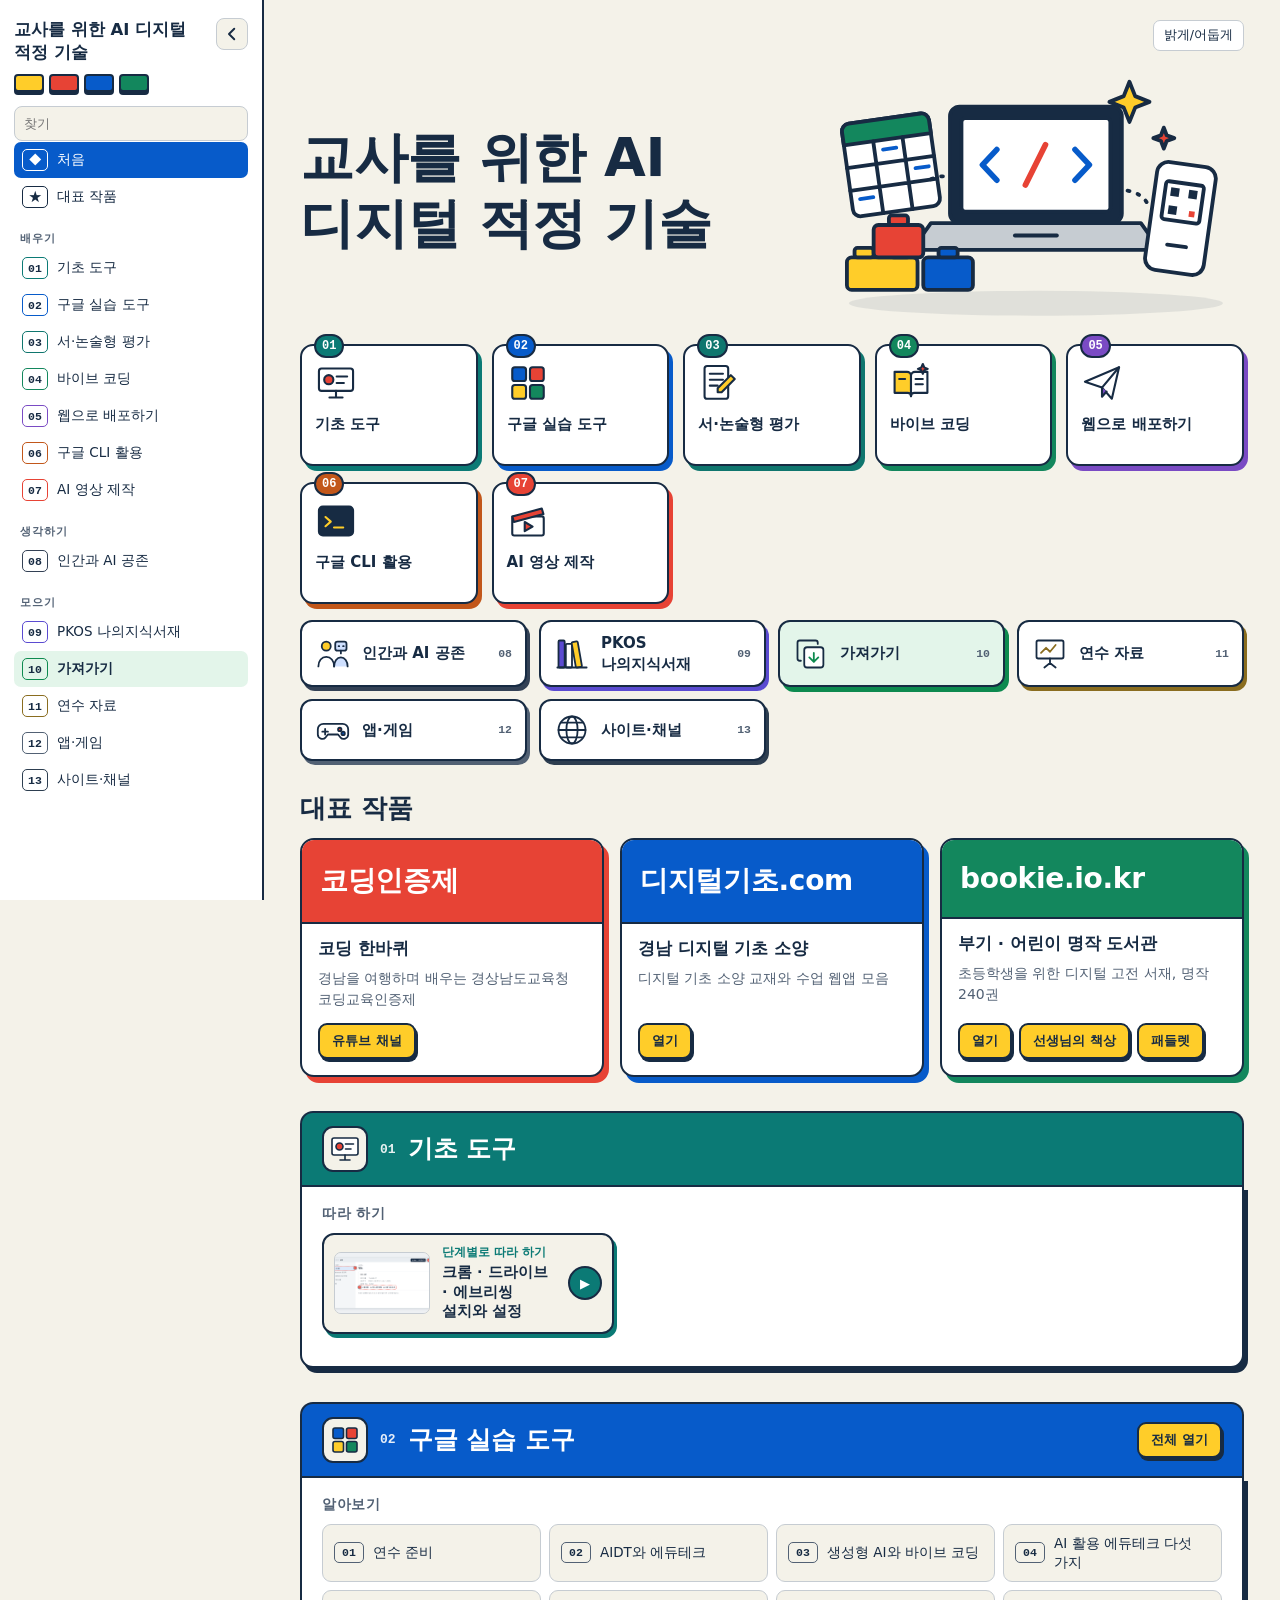
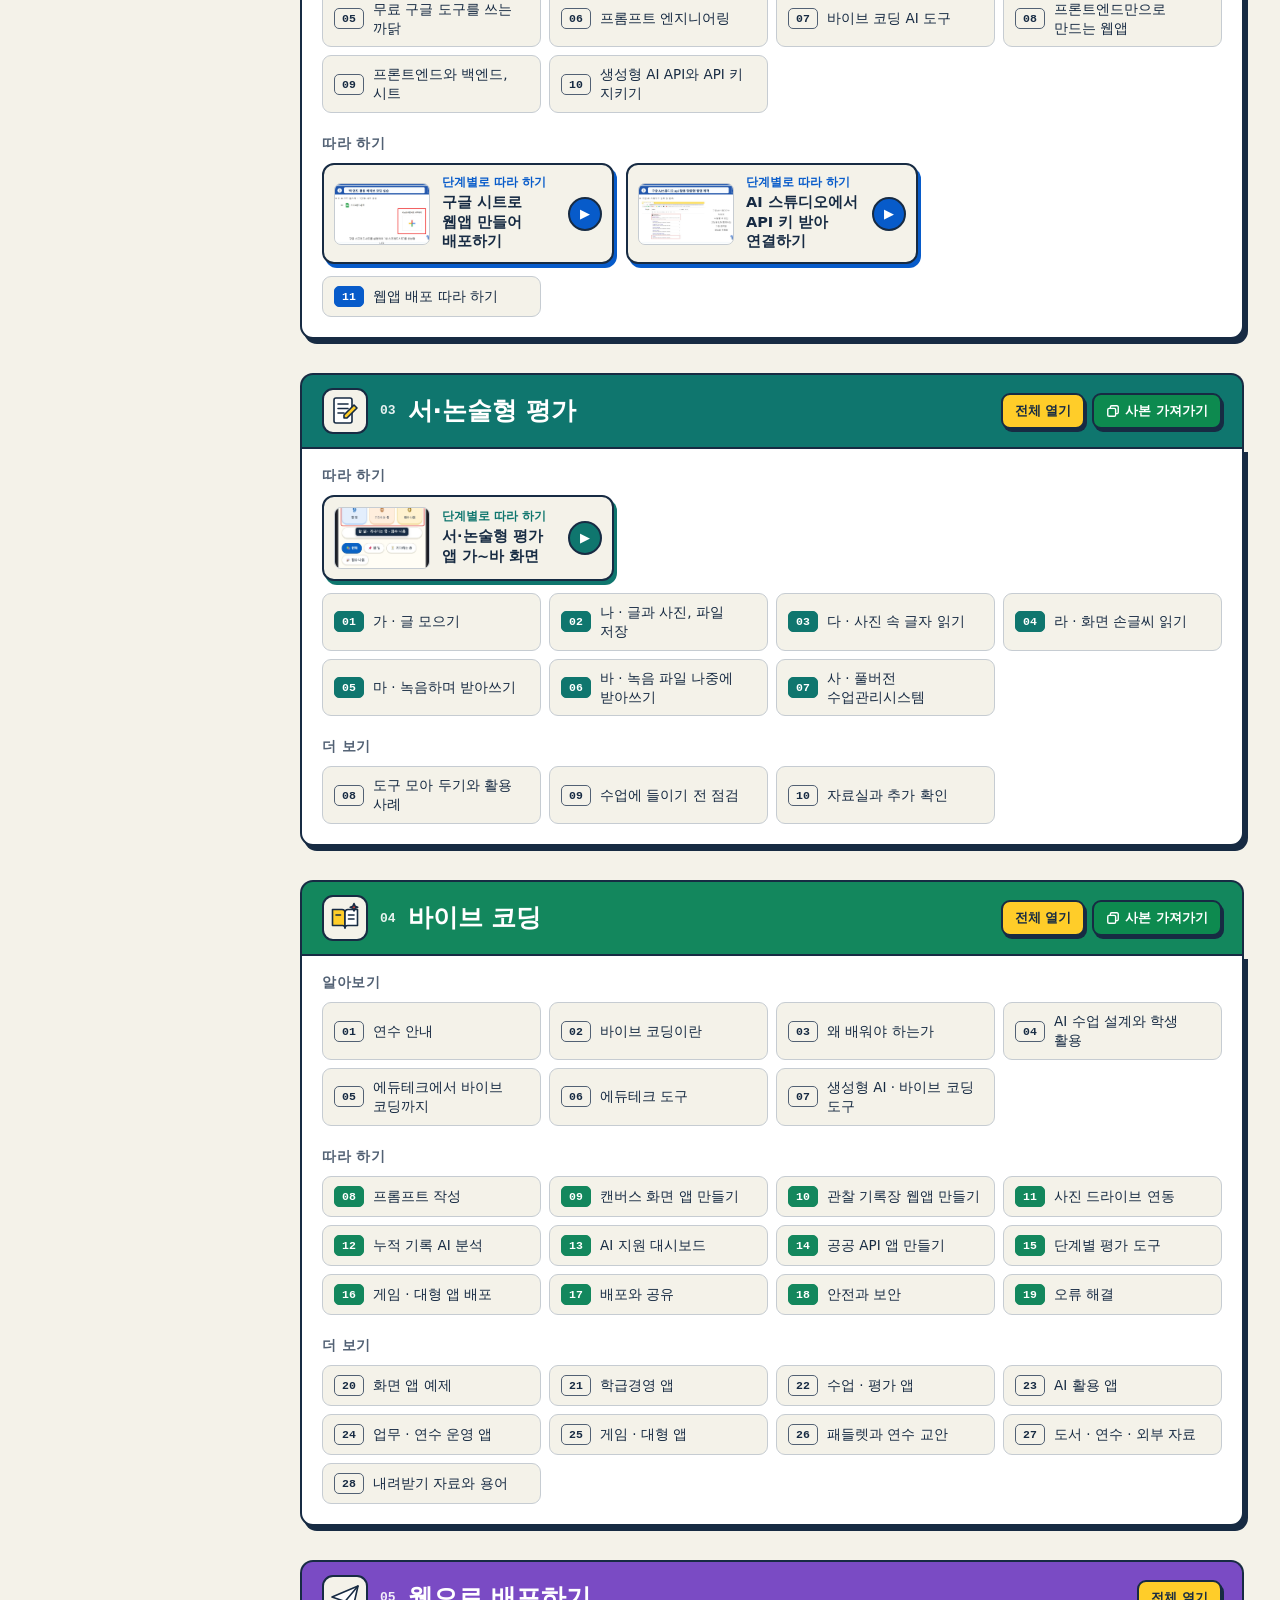
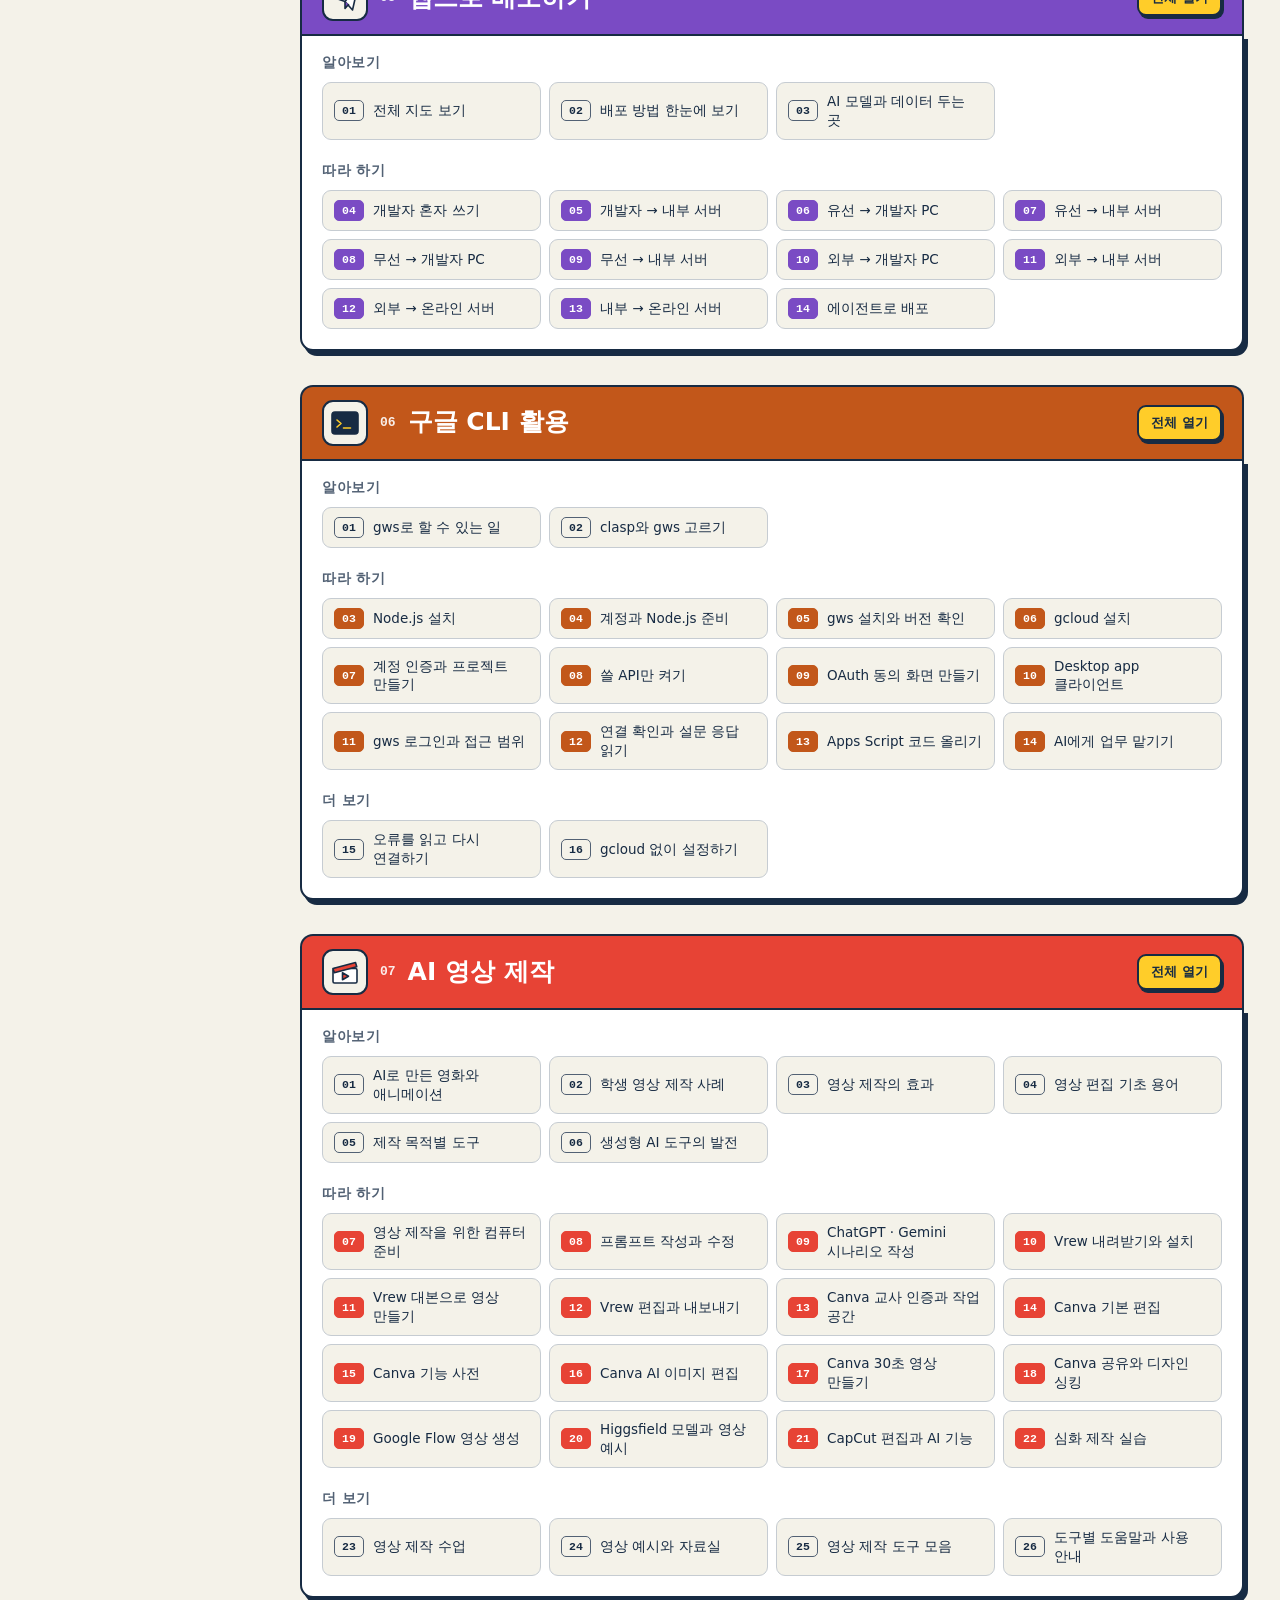
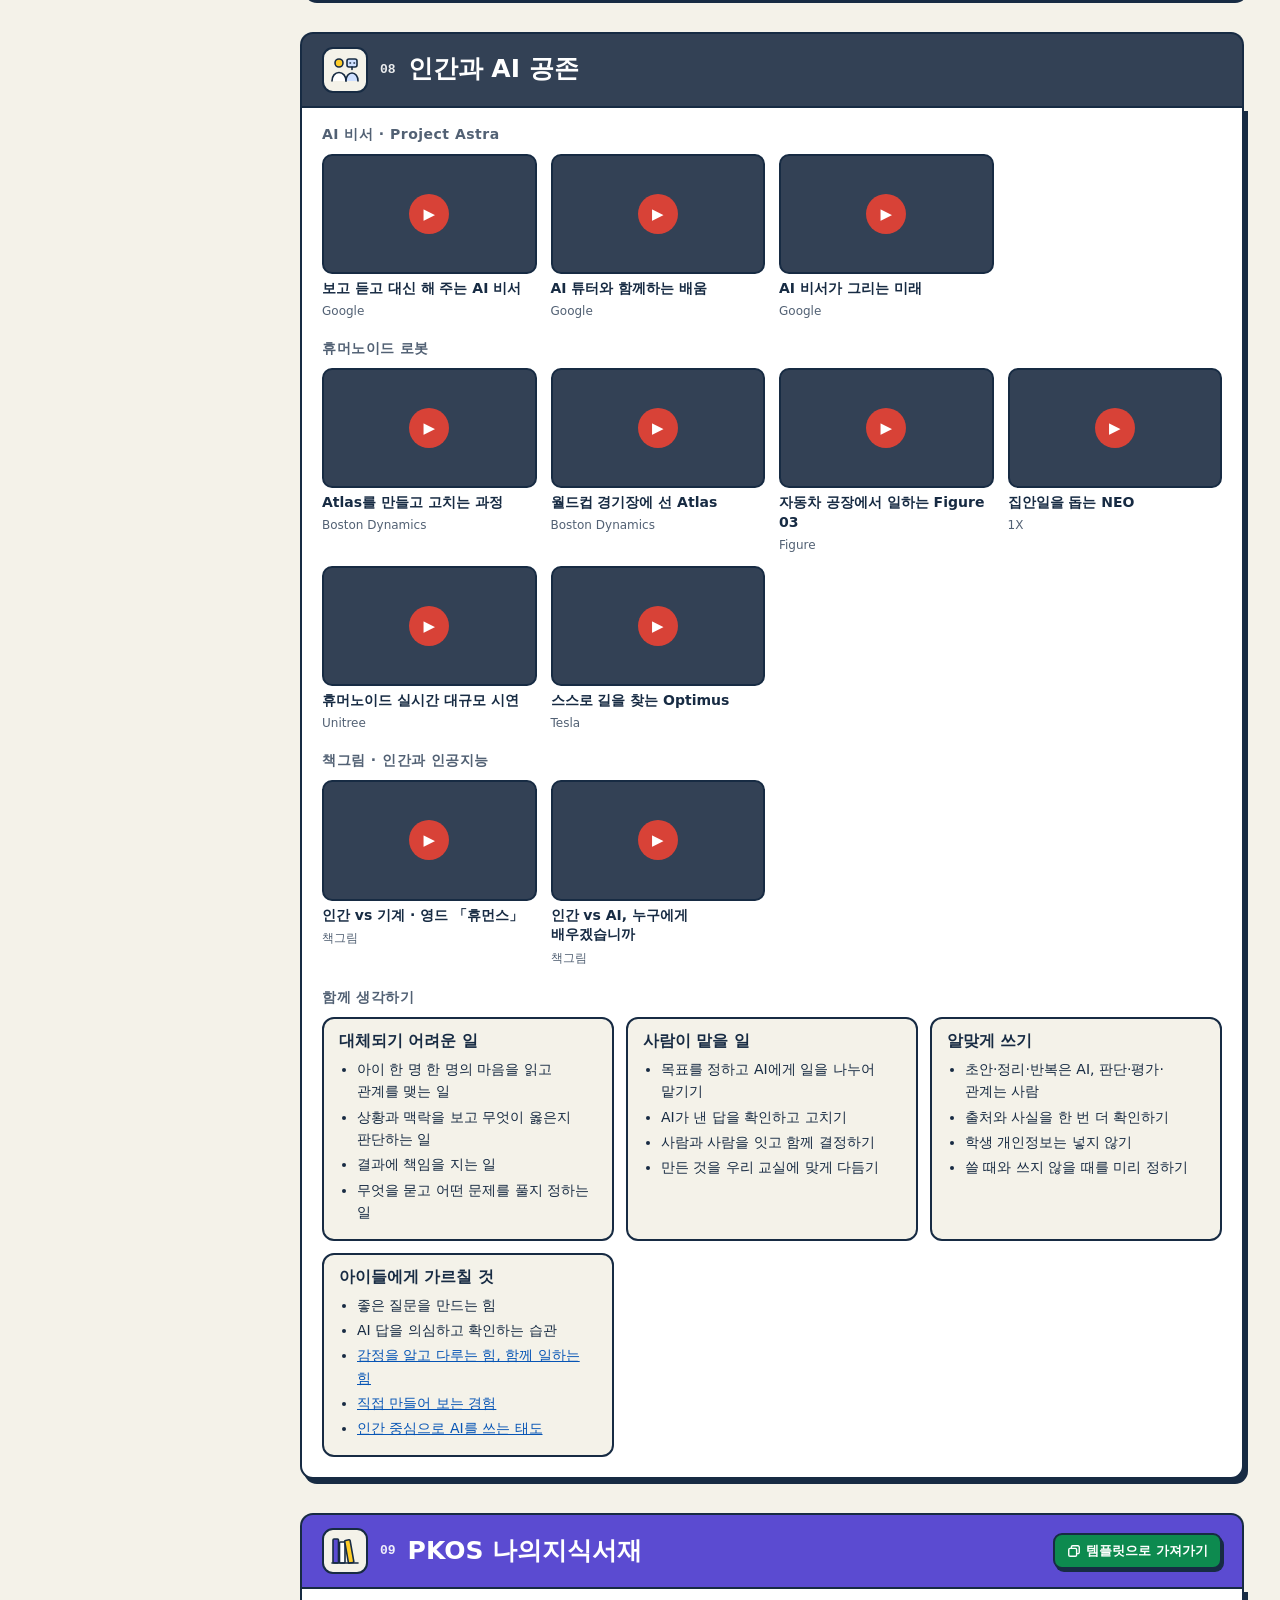
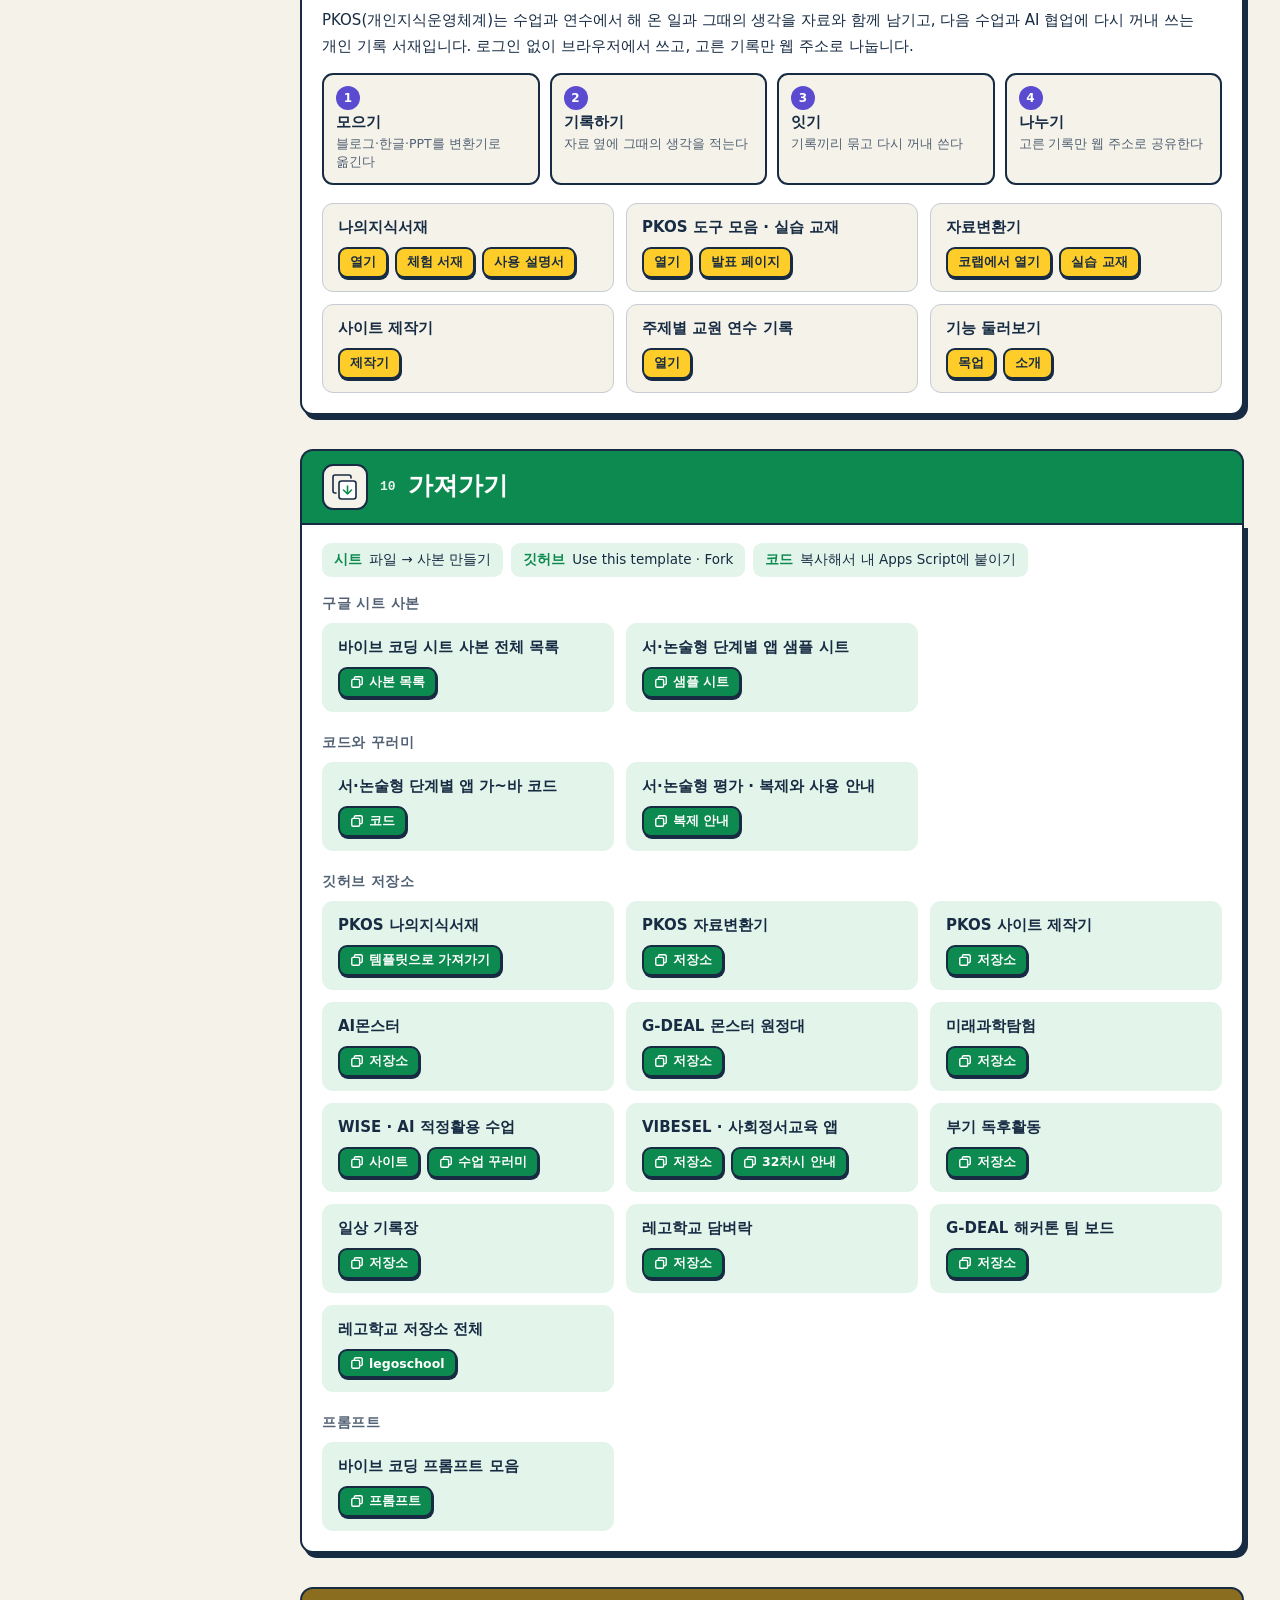
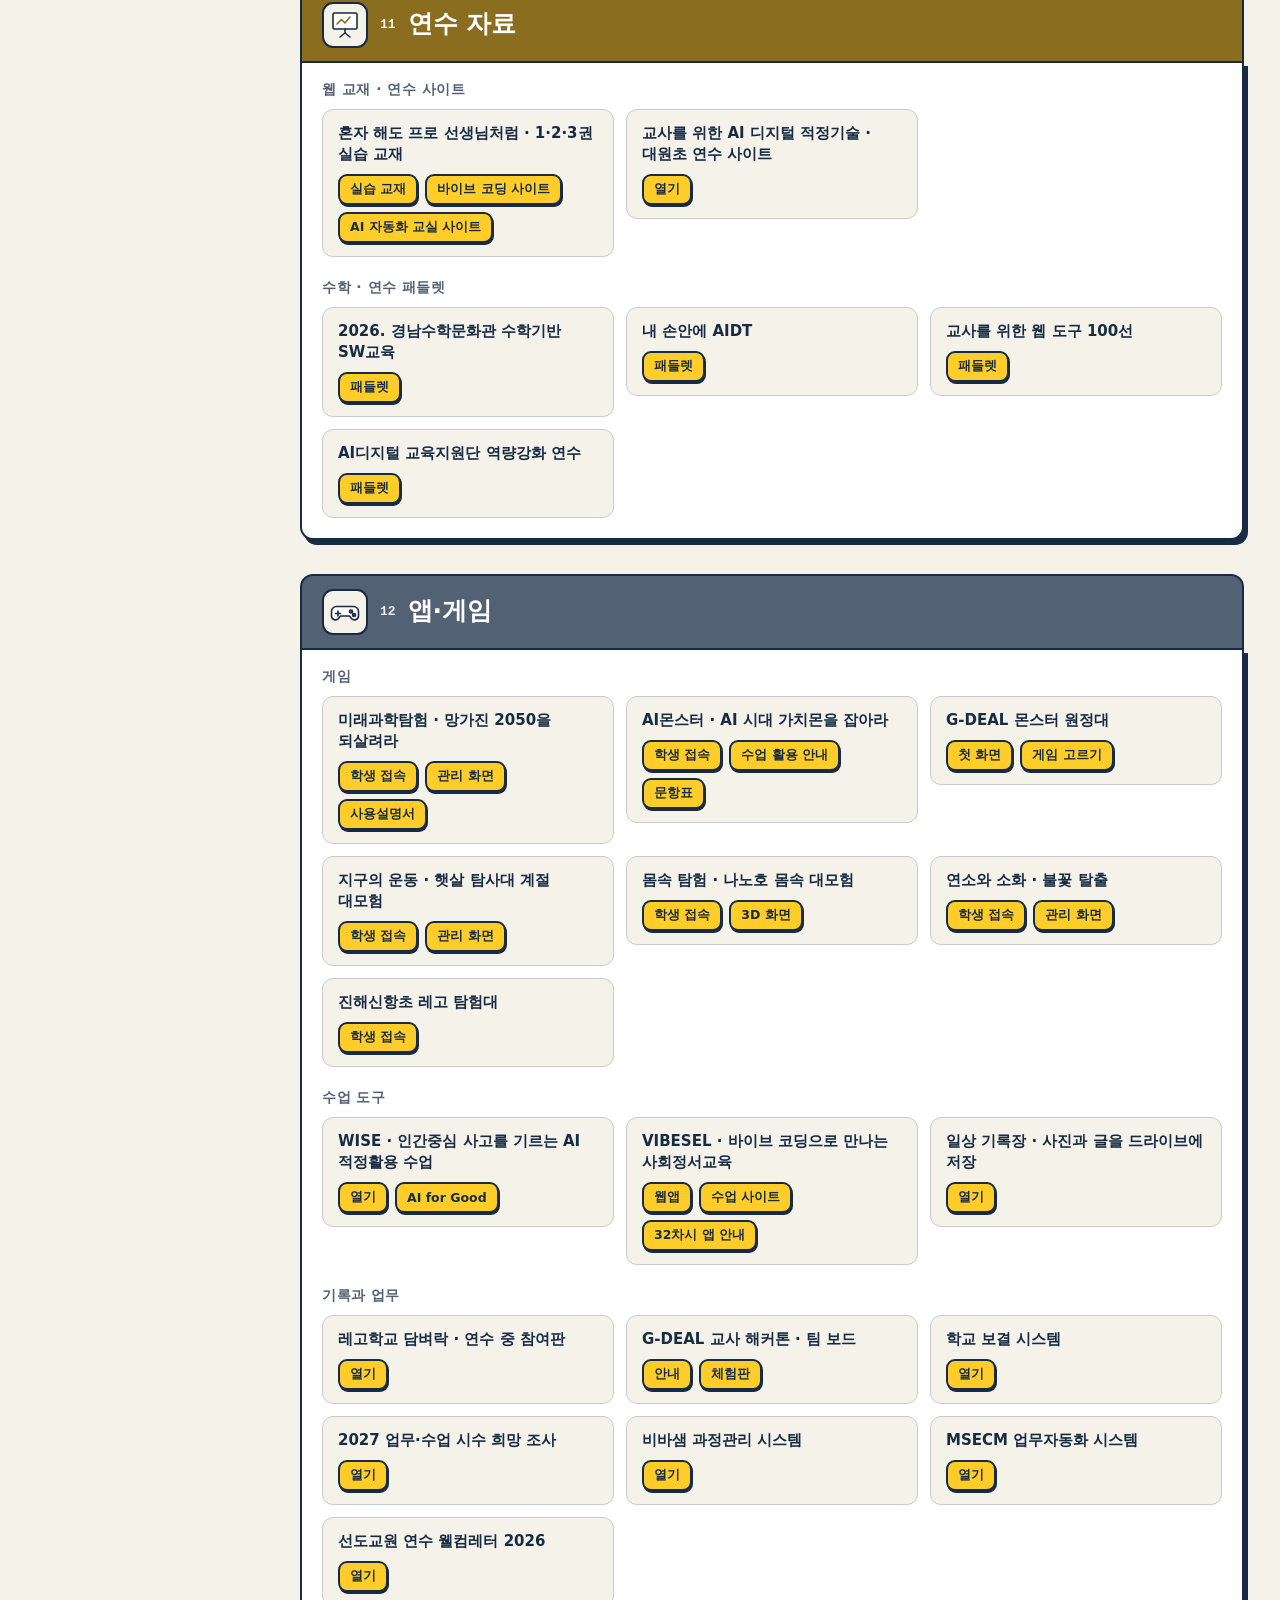
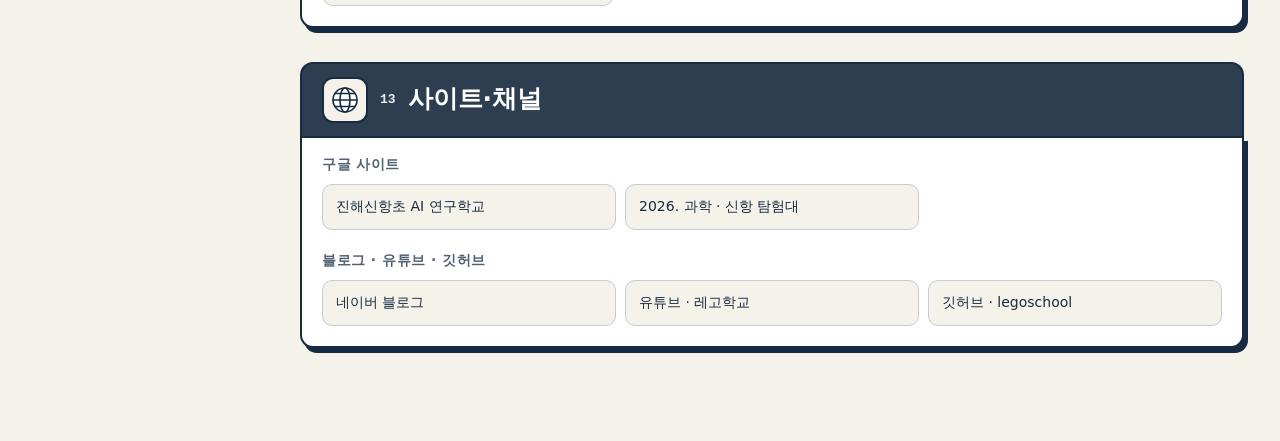
==== index.html @ 103b8506 "단계별 앱 코드와 샘플 시트를 저장소 폴더로 연결 Co-Authored-By: Claude Opus 5.5 <noreply@anthropic.com>" ====
<!doctype html>
<html lang="ko">
<head>
<meta charset="utf-8">
<meta name="viewport" content="width=device-width, initial-scale=1, viewport-fit=cover">
<title>교사를 위한 AI 디지털 적정 기술</title>
<style>
:root{--ink:#172b43;--muted:#526174;--paper:#f4f2e9;--card:#fff;--line:#c6ccd2;--soft:#eef2f6;--blue:#075bca;--yellow:#ffcd29;--take:#0d8a4f;--takebg:#e3f5ea;--link:#0755b5;
 font-family:"Malgun Gothic","Apple SD Gothic Neo",system-ui,sans-serif;color:var(--ink);background:var(--paper)}
@media (prefers-color-scheme:dark){:root:not([data-theme="light"]){--ink:#e6e9ee;--muted:#a6b0bc;--paper:#14181d;--card:#1d232a;--line:#36404b;--soft:#262e37;--takebg:#163326;--link:#7fb2ff;color-scheme:dark}}
:root[data-theme="dark"]{--ink:#e6e9ee;--muted:#a6b0bc;--paper:#14181d;--card:#1d232a;--line:#36404b;--soft:#262e37;--takebg:#163326;--link:#7fb2ff;color-scheme:dark}
*{box-sizing:border-box}body{margin:0;background:var(--paper);color:var(--ink)}
a{color:var(--link)}button{font:inherit;cursor:pointer}:focus-visible{outline:3px solid #bd3500;outline-offset:3px}
html{scroll-behavior:smooth}
.ic{display:block;width:100%;height:100%;overflow:visible}
.rail{position:fixed;inset:0 auto 0 0;width:264px;background:var(--card);border-right:2px solid var(--ink);overflow:auto;padding:18px 14px 40px;z-index:20}
.rail,main{transition:transform .22s ease,margin .22s ease}
body.railoff .rail{transform:translateX(-100%)}
body.railoff main{margin-left:auto;margin-right:auto}
.railhead{display:flex;align-items:flex-start;gap:8px}
.brand{font-size:16.5px;font-weight:800;line-height:1.4;word-break:keep-all;flex:1}
.railclose{flex-shrink:0;width:32px;height:32px;display:grid;place-items:center;border:1.5px solid var(--line);border-radius:8px;background:var(--paper);color:var(--ink);padding:0}
.railclose svg{width:18px;height:18px}
.bricks{display:flex;gap:5px;margin:10px 0 14px}.bricks i{width:30px;height:18px;border:2px solid var(--ink);border-radius:4px;box-shadow:0 3px 0 var(--ink);background:var(--yellow)}
.bricks i:nth-child(2){background:#e74335}.bricks i:nth-child(3){background:var(--blue)}.bricks i:nth-child(4){background:#13875d}
.search input{width:100%;border:1px solid var(--line);background:var(--paper);color:var(--ink);border-radius:8px;padding:9px;font:inherit;font-size:13px}
.results{font-size:12.5px;max-height:44vh;overflow:auto}
.results a{display:block;padding:6px 4px;border-bottom:1px dashed var(--line);text-decoration:none;color:var(--ink)}.results small{display:block;color:var(--muted)}
.navgroup{font-size:11px;font-weight:800;letter-spacing:1px;color:var(--muted);margin:16px 6px 4px}
.nav a{display:flex;gap:9px;align-items:center;padding:7px 8px;font-size:13.5px;color:var(--ink);text-decoration:none;border-radius:7px;margin:1px 0;word-break:keep-all}
.nav .nn{flex-shrink:0;width:26px;height:22px;display:grid;place-items:center;font:700 11.5px ui-monospace,monospace;border:1.5px solid var(--c,var(--ink));border-radius:5px}
.nav a.hl{background:var(--takebg);font-weight:700}
.nav a.active{background:var(--blue);color:#fff}.nav a.active .nn{border-color:#fff}
main{margin-left:264px;padding:20px 36px 80px;max-width:1240px}
.toolbar{display:flex;justify-content:flex-end;gap:6px;margin-bottom:6px}
.toolbar button{background:var(--card);color:var(--ink);border:1px solid var(--line);border-radius:7px;padding:6px 10px;font-size:12.5px}
.menu{margin-right:auto;display:inline-flex;align-items:center;gap:6px}.menu svg{width:16px;height:16px}
body:not(.railoff) .menu{visibility:hidden}
.hero{display:grid;grid-template-columns:minmax(0,1fr) minmax(240px,420px);align-items:center;gap:20px;margin:4px 0 20px;scroll-margin-top:20px}
.hero h1{margin:0;font-size:clamp(30px,5vw,54px);line-height:1.22;letter-spacing:-.5px;word-break:keep-all}
.heroart{width:100%;height:auto;color:var(--ink)}
.road{display:grid;grid-template-columns:repeat(auto-fill,minmax(150px,1fr));gap:16px 14px;margin:0 0 16px}
.stepcard{position:relative;display:flex;flex-direction:column;gap:10px;padding:16px 13px 13px;border:2px solid var(--ink);border-radius:13px;background:var(--card);color:var(--ink);text-decoration:none;box-shadow:4px 5px 0 var(--c);min-height:122px}
.stepcard .num{position:absolute;top:-12px;left:12px;min-width:30px;height:24px;padding:0 6px;border-radius:12px;background:var(--c);color:#fff;border:2px solid var(--ink);display:grid;place-items:center;font:800 12px ui-monospace,monospace}
.stepcard .ic{width:42px;height:42px;color:var(--ink)}
.stepcard i,.morecard i{font-style:normal;font-weight:800;font-size:15px;line-height:1.35;word-break:keep-all}
.stepcard:hover,.morecard:hover{transform:translate(-1px,-1px)}
.moregrid{display:grid;grid-template-columns:repeat(auto-fill,minmax(210px,1fr));gap:12px;margin:0 0 8px}
.morecard{display:flex;align-items:center;gap:11px;padding:11px 13px;border:2px solid var(--ink);border-radius:12px;background:var(--card);color:var(--ink);text-decoration:none;box-shadow:3px 4px 0 var(--c)}
.morecard .ic{width:36px;height:36px;flex-shrink:0;color:var(--ink)}
.morecard .nn{margin-left:auto;font:700 11.5px ui-monospace,monospace;color:var(--muted)}
.morecard.hl{background:var(--takebg);box-shadow:4px 5px 0 var(--take)}
.block{margin:34px 0 0;scroll-margin-top:16px}
.spot{margin:30px 0 0;scroll-margin-top:16px}
.spoth{font-size:clamp(20px,2.6vw,26px);margin:0 0 12px}
.spotgrid{display:grid;grid-template-columns:repeat(auto-fill,minmax(260px,1fr));gap:16px}
.spotcard{border:2px solid var(--ink);border-radius:14px;overflow:hidden;background:var(--card);box-shadow:5px 6px 0 var(--c);display:flex;flex-direction:column}
.spottop{background:var(--c);color:#fff;padding:22px 18px;border-bottom:2px solid var(--ink)}
.spottop b{font-size:clamp(22px,2.6vw,28px);font-weight:900;letter-spacing:-.3px;word-break:keep-all}
.spotbody{padding:14px 16px 16px;display:flex;flex-direction:column;gap:8px;flex:1}
.spotbody h4{margin:0;font-size:16.5px}.spotbody p{margin:0 0 4px;font-size:14px;line-height:1.55;color:var(--muted);word-break:keep-all}
.spotbody .btns{margin-top:auto}
.bhead{display:flex;justify-content:space-between;align-items:center;gap:14px;flex-wrap:wrap;padding:13px 20px;background:var(--c);color:#fff;border:2px solid var(--ink);border-radius:13px 13px 0 0;border-bottom:0}
.htitle{display:flex;align-items:center;gap:12px}
.hicon{flex-shrink:0;width:46px;height:46px;padding:5px;border:2px solid var(--ink);border-radius:11px;background:var(--paper);color:var(--ink)}
.hnum{font:800 13px ui-monospace,monospace;opacity:.9}
.bhead h2{margin:0;font-size:clamp(19px,2.4vw,25px);line-height:1.3;word-break:keep-all}
.wrap{padding:18px 20px 20px;background:var(--card);border:2px solid var(--ink);border-radius:0 0 13px 13px;box-shadow:4px 5px 0 var(--ink)}
.grp+.grp{margin-top:22px}
.grp{scroll-margin-top:20px}
.grp h3{font-size:14px;margin:0 0 10px;color:var(--muted);letter-spacing:.5px}
.chips{display:grid;grid-template-columns:repeat(auto-fill,minmax(210px,1fr));gap:8px}
.chip{display:flex;gap:9px;align-items:center;padding:9px 11px;border:1.5px solid var(--line);border-radius:9px;background:var(--paper);color:var(--ink);text-decoration:none;font-size:13.5px;line-height:1.4;word-break:keep-all}
.chip b{flex-shrink:0;min-width:30px;text-align:center;font:700 11.5px ui-monospace,monospace;border:1.5px solid var(--muted);border-radius:5px;padding:3px 2px}
.chip:hover{border-color:var(--c);background:var(--card);box-shadow:2px 3px 0 var(--c)}
.chips.flow .chip b{background:var(--c);border-color:var(--c);color:#fff}
.stepboxes{display:grid;grid-template-columns:repeat(auto-fill,minmax(270px,1fr));gap:12px;margin:0 0 12px}
.stepbox{display:grid;grid-template-columns:96px 1fr auto;align-items:center;gap:12px;padding:10px;border:2px solid var(--ink);border-radius:12px;background:var(--paper);color:var(--ink);text-decoration:none;box-shadow:3px 4px 0 var(--c)}
.stepbox img{width:96px;height:62px;object-fit:cover;border-radius:7px;border:1px solid var(--line);background:var(--soft)}
.sbtext{display:flex;flex-direction:column;gap:3px}.sbtext b{font-size:11.5px;color:var(--c)}.sbtext i{font-style:normal;font-weight:800;font-size:14.5px;line-height:1.35;word-break:keep-all}
.play{width:34px;height:34px;border-radius:50%;display:grid;place-items:center;background:var(--c);color:#fff;font-size:13px;border:2px solid var(--ink)}
.stepbox:hover{transform:translate(-1px,-1px)}
.btns{display:flex;flex-wrap:wrap;gap:7px}
.btn{display:inline-flex;align-items:center;gap:5px;padding:7px 12px;border:2px solid var(--ink);border-radius:9px;background:var(--yellow);color:#172b43;font-weight:700;font-size:13px;text-decoration:none;box-shadow:2px 3px 0 var(--ink)}
.btn:hover{transform:translateY(-1px)}
.btn.take{background:var(--take);color:#fff}
.btn.file{background:var(--card);color:var(--ink)}
.bi{width:14px;height:14px}
.cards{display:grid;grid-template-columns:repeat(auto-fill,minmax(270px,1fr));gap:12px;align-items:start}
.card{border:1.5px solid var(--line);border-radius:11px;background:var(--paper);padding:13px 15px;display:flex;flex-direction:column;gap:9px;scroll-margin-top:20px}
.card h4{margin:0;font-size:15px;line-height:1.4;word-break:keep-all}
.card .btn{padding:5px 10px;font-size:12.5px;box-shadow:1px 2px 0 var(--ink)}
.card:target{outline:3px solid var(--c)}
.linkgrid{display:grid;grid-template-columns:repeat(auto-fill,minmax(240px,1fr));gap:9px}
.linkcard{display:flex;align-items:center;min-height:46px;padding:10px 13px;border:1.5px solid var(--line);border-radius:10px;background:var(--paper);color:var(--ink);text-decoration:none;font-size:14px;line-height:1.45;word-break:keep-all}
.linkcard:hover{border-color:var(--c);box-shadow:2px 3px 0 var(--c)}
.how{display:flex;flex-wrap:wrap;gap:8px;margin:0 0 18px}
.how span{padding:8px 12px;border-radius:9px;background:var(--takebg);font-size:13.5px}.how b{color:var(--take);margin-right:7px}
#take .card{background:var(--takebg);border-color:transparent}
.vgrid{display:grid;grid-template-columns:repeat(auto-fill,minmax(210px,1fr));gap:14px}
.vcard{display:flex;flex-direction:column;gap:5px;text-decoration:none;color:var(--ink)}
.thumb{position:relative;aspect-ratio:16/9;border-radius:10px;border:2px solid var(--ink);background:#334155 center/cover no-repeat;display:grid;place-items:center}
.playb{width:40px;height:40px;border-radius:50%;background:rgba(231,67,53,.92);color:#fff;display:grid;place-items:center;font-size:15px}
.vcard b{font-size:14px;line-height:1.4;word-break:keep-all}.vcard small{color:var(--muted);font-size:12px}
.vcard:hover .thumb{box-shadow:3px 4px 0 var(--c)}
.thinkgrid{display:grid;grid-template-columns:repeat(auto-fill,minmax(230px,1fr));gap:12px}
.think{border:2px solid var(--ink);border-radius:12px;padding:12px 15px;background:var(--paper)}
.think h4{margin:0 0 6px;font-size:15.5px}.think ul{margin:0;padding-left:18px}.think li{font-size:14px;line-height:1.6;margin:3px 0;word-break:keep-all}
.lead{margin:0 0 14px;font-size:15px;line-height:1.75;word-break:keep-all;max-width:880px}
.pflow{display:grid;grid-template-columns:repeat(4,minmax(0,1fr));gap:10px;margin:0 0 18px}
.fstep{display:flex;flex-direction:column;gap:3px;padding:11px 12px;border:2px solid var(--ink);border-radius:11px;background:var(--paper)}
.fstep b{width:24px;height:24px;border-radius:50%;background:#5b4bd1;color:#fff;display:grid;place-items:center;font-size:12px}
.fstep i{font-style:normal;font-weight:800;font-size:15px}.fstep small{color:var(--muted);font-size:12.5px;line-height:1.45;word-break:keep-all}
@media (max-width:900px){.rail{transform:translateX(-100%);width:84vw;max-width:320px}.rail.open,body.railoff .rail.open{transform:none;box-shadow:0 0 0 100vmax rgba(0,0,0,.35)}
 main,body.railoff main{margin-left:0;padding:14px 16px 50px}body:not(.railoff) .menu{visibility:visible}
 .hero{grid-template-columns:1fr}.heroart{max-width:360px;justify-self:center}
 .road{grid-template-columns:repeat(2,minmax(0,1fr))}.moregrid{grid-template-columns:1fr}
 .pflow{grid-template-columns:repeat(2,minmax(0,1fr))}.bhead{padding:12px 14px}.wrap{padding:14px}
 .hicon{width:40px;height:40px}.chips{grid-template-columns:1fr}}
@media (prefers-reduced-motion:reduce){html{scroll-behavior:auto}*{transition:none!important}}
@media print{.rail,.toolbar{display:none!important}main{margin:0;padding:0;max-width:none}}
</style>
</head>
<body>
<aside class="rail" id="rail">
  <div class="railhead"><div class="brand">교사를 위한 AI 디지털 적정 기술</div>
    <button class="railclose" id="railclose" type="button" aria-label="목차 접기" title="목차 접기"><svg viewBox="0 0 24 24" aria-hidden="true"><path d="M15 5l-7 7 7 7" fill="none" stroke="currentColor" stroke-width="2.6" stroke-linecap="round" stroke-linejoin="round"/></svg></button></div>
  <div class="bricks"><i></i><i></i><i></i><i></i></div>
  <label class="search"><input id="q" type="search" placeholder="찾기" aria-label="찾기"></label>
  <div class="results" id="results"></div>
  <nav class="nav" id="nav">
<a href="#top"><span class="nn">◆</span>처음</a>
<a href="#made"><span class="nn">★</span>대표 작품</a>
<div class="navgroup">배우기</div>
<a href="#tools" style="--c:#0b7a75"><span class="nn">01</span>기초 도구</a>
<a href="#google" style="--c:#075bca"><span class="nn">02</span>구글 실습 도구</a>
<a href="#essay" style="--c:#0f766e"><span class="nn">03</span>서·논술형 평가</a>
<a href="#vibe" style="--c:#13875d"><span class="nn">04</span>바이브 코딩</a>
<a href="#deploy" style="--c:#7a4bc4"><span class="nn">05</span>웹으로 배포하기</a>
<a href="#cli" style="--c:#c2571a"><span class="nn">06</span>구글 CLI 활용</a>
<a href="#video" style="--c:#e74335"><span class="nn">07</span>AI 영상 제작</a>
<div class="navgroup">생각하기</div>
<a href="#coexist" style="--c:#334155"><span class="nn">08</span>인간과 AI 공존</a>
<div class="navgroup">모으기</div>
<a href="#pkos" style="--c:#5b4bd1"><span class="nn">09</span>PKOS 나의지식서재</a>
<a href="#take" style="--c:#0d8a4f" class="hl"><span class="nn">10</span>가져가기</a>
<a href="#training" style="--c:#8a6d1f"><span class="nn">11</span>연수 자료</a>
<a href="#apps" style="--c:#526174"><span class="nn">12</span>앱·게임</a>
<a href="#sites" style="--c:#2d3e50"><span class="nn">13</span>사이트·채널</a>
  </nav>
</aside>
<main>
  <div class="toolbar">
    <button class="menu" id="menu" type="button" aria-controls="rail" aria-expanded="true"><svg viewBox="0 0 24 24" aria-hidden="true"><path d="M4 6h16M4 12h16M4 18h16" fill="none" stroke="currentColor" stroke-width="2.4" stroke-linecap="round"/></svg>목차</button>
    <button type="button" id="theme">밝게/어둡게</button>
  </div>
<header class="hero" id="top"><h1>교사를 위한 AI 디지털 적정 기술</h1><svg viewBox="0 0 440 280" class="heroart" role="img" aria-label="시트에서 만든 앱을 노트북과 휴대전화로 여는 그림">
<g fill="none" stroke="currentColor" stroke-width="4" stroke-linejoin="round" stroke-linecap="round">
<ellipse cx="222" cy="258" rx="196" ry="13" fill="currentColor" stroke="none" opacity=".09"/>
<g transform="rotate(-8 70 112)">
 <rect x="24" y="64" width="92" height="98" rx="8" fill="#fff"/>
 <path d="M24 72a8 8 0 0 1 8-8h76a8 8 0 0 1 8 8v14H24z" fill="#13875d"/>
 <path d="M24 110h92M24 134h92M55 86v76M86 86v76"/>
 <path d="M64 96h14M95 120h14M33 144h14" stroke="#075bca"/>
</g>
<path d="M112 128c10-4 16-4 22 0" stroke-dasharray="2 9"/>
<rect x="132" y="52" width="180" height="122" rx="10" fill="#172b43"/>
<rect x="144" y="64" width="156" height="98" rx="4" fill="#fff"/>
<path d="M181 97l-15 16 15 16M263 97l15 16-15 16" stroke="#075bca" stroke-width="6"/>
<path d="M232 92l-21 42" stroke="#e74335" stroke-width="6"/>
<path d="M112 174h220l20 28H92z" fill="#c6ccd2"/>
<path d="M200 187h44"/>
<path d="M320 26l6 15 15 6-15 6-6 15-6-15-15-6 15-6z" fill="#ffcd29"/>
<path d="M356 74l3 8 8 3-8 3-3 8-3-8-8-3 8-3z" fill="#e74335"/>
<path d="M318 140c10 2 16 6 20 12" stroke-dasharray="2 9"/>
<g transform="rotate(8 372 172)">
 <rect x="342" y="112" width="62" height="114" rx="12" fill="#fff"/>
 <rect x="353" y="132" width="40" height="40" rx="3"/>
 <path d="M359 138h9v9h-9zM378 138h9v9h-9zM359 157h9v9h-9z" fill="#172b43" stroke="none"/>
 <path d="M381 160h6v6h-6z" fill="#e74335" stroke="none"/>
 <path d="M363 198h20"/>
</g>
<rect x="24" y="210" width="74" height="34" rx="5" fill="#ffcd29"/>
<rect x="32" y="200" width="20" height="10" rx="3" fill="#ffcd29"/><rect x="70" y="200" width="20" height="10" rx="3" fill="#ffcd29"/>
<rect x="104" y="210" width="52" height="34" rx="5" fill="#075bca"/>
<rect x="120" y="200" width="20" height="10" rx="3" fill="#075bca"/>
<rect x="52" y="176" width="52" height="34" rx="5" fill="#e74335"/>
<rect x="68" y="166" width="20" height="10" rx="3" fill="#e74335"/>
</g>
</svg></header><div class="road"><a class="stepcard" href="#tools" style="--c:#0b7a75"><span class="num">01</span><svg viewBox="0 0 64 64" class="ic" aria-hidden="true"><g fill="none" stroke="currentColor" stroke-width="3.2" stroke-linejoin="round" stroke-linecap="round"><rect x="6" y="10" width="52" height="34" rx="4" fill="#fff"/><path d="M22 54h20M32 44v10"/><circle cx="21" cy="27" r="7" fill="#e74335"/><path d="M33 22h16M33 32h11"/></g></svg><i>기초 도구</i></a><a class="stepcard" href="#google" style="--c:#075bca"><span class="num">02</span><svg viewBox="0 0 64 64" class="ic" aria-hidden="true"><g fill="none" stroke="currentColor" stroke-width="3.2" stroke-linejoin="round" stroke-linecap="round"><rect x="8" y="8" width="21" height="21" rx="4" fill="#075bca"/><rect x="35" y="8" width="21" height="21" rx="4" fill="#e74335"/><rect x="8" y="35" width="21" height="21" rx="4" fill="#ffcd29"/><rect x="35" y="35" width="21" height="21" rx="4" fill="#13875d"/></g></svg><i>구글 실습 도구</i></a><a class="stepcard" href="#essay" style="--c:#0f766e"><span class="num">03</span><svg viewBox="0 0 64 64" class="ic" aria-hidden="true"><g fill="none" stroke="currentColor" stroke-width="3.2" stroke-linejoin="round" stroke-linecap="round"><rect x="10" y="6" width="36" height="50" rx="4" fill="#fff"/><path d="M18 18h20M18 27h20M18 36h12"/><path d="M50 20l6 6-20 20h-6v-6z" fill="#ffcd29"/></g></svg><i>서·논술형 평가</i></a><a class="stepcard" href="#vibe" style="--c:#13875d"><span class="num">04</span><svg viewBox="0 0 64 64" class="ic" aria-hidden="true"><g fill="none" stroke="currentColor" stroke-width="3.2" stroke-linejoin="round" stroke-linecap="round"><path d="M7 15h19a6 6 0 0 1 6 6v31a5 5 0 0 0-5-5H7z" fill="#ffcd29"/><path d="M57 15H38a6 6 0 0 0-6 6v31a5 5 0 0 1 5-5h20z" fill="#fff"/><path d="M39 26h11M39 34h11M14 26h9"/><path d="M50 3l2.2 5.3 5.3 2.2-5.3 2.2L50 18l-2.2-5.3-5.3-2.2 5.3-2.2z" fill="#e74335"/></g></svg><i>바이브 코딩</i></a><a class="stepcard" href="#deploy" style="--c:#7a4bc4"><span class="num">05</span><svg viewBox="0 0 64 64" class="ic" aria-hidden="true"><g fill="none" stroke="currentColor" stroke-width="3.2" stroke-linejoin="round" stroke-linecap="round"><path d="M6 30L58 8 47 56 32 39z" fill="#fff"/><path d="M32 39L58 8"/><path d="M32 39v14l7-8" fill="#7a4bc4"/></g></svg><i>웹으로 배포하기</i></a><a class="stepcard" href="#cli" style="--c:#c2571a"><span class="num">06</span><svg viewBox="0 0 64 64" class="ic" aria-hidden="true"><g fill="none" stroke="currentColor" stroke-width="3.2" stroke-linejoin="round" stroke-linecap="round"><rect x="6" y="10" width="52" height="44" rx="6" fill="#172b43"/><path d="M16 26l8 7-8 7M29 42h14" stroke="#ffcd29"/></g></svg><i>구글 CLI 활용</i></a><a class="stepcard" href="#video" style="--c:#e74335"><span class="num">07</span><svg viewBox="0 0 64 64" class="ic" aria-hidden="true"><g fill="none" stroke="currentColor" stroke-width="3.2" stroke-linejoin="round" stroke-linecap="round"><rect x="8" y="25" width="48" height="29" rx="3" fill="#fff"/><path d="M8 25l45-12 2.5 8.5L10.5 33.5z" fill="#e74335"/><path d="M27 33.5v14l12-7z" fill="#e74335"/></g></svg><i>AI 영상 제작</i></a></div><div class="moregrid"><a class="morecard" href="#coexist" style="--c:#334155"><svg viewBox="0 0 64 64" class="ic" aria-hidden="true"><g fill="none" stroke="currentColor" stroke-width="3.2" stroke-linejoin="round" stroke-linecap="round"><circle cx="20" cy="18" r="8" fill="#ffcd29"/><path d="M6 54c0-10 6-17 14-17s14 7 14 17" fill="#fff"/><rect x="36" y="10" width="20" height="16" rx="4" fill="#cfe0ff"/><path d="M42 18h1M50 18h1M46 26v5"/><path d="M34 54c0-9 5-16 12-16s12 7 12 16" fill="#cfe0ff"/></g></svg><i>인간과 AI 공존</i><span class="nn">08</span></a><a class="morecard" href="#pkos" style="--c:#5b4bd1"><svg viewBox="0 0 64 64" class="ic" aria-hidden="true"><g fill="none" stroke="currentColor" stroke-width="3.2" stroke-linejoin="round" stroke-linecap="round"><rect x="8" y="8" width="11" height="48" rx="2" fill="#5b4bd1"/><rect x="21" y="14" width="11" height="42" rx="2" fill="#fff"/><rect x="35" y="10" width="11" height="46" rx="2" fill="#ffcd29" transform="rotate(-10 40 33)"/><path d="M6 56h52"/></g></svg><i>PKOS 나의지식서재</i><span class="nn">09</span></a><a class="morecard hl" href="#take" style="--c:#0d8a4f"><svg viewBox="0 0 64 64" class="ic" aria-hidden="true"><g fill="none" stroke="currentColor" stroke-width="3.2" stroke-linejoin="round" stroke-linecap="round"><rect x="20" y="20" width="34" height="36" rx="5" fill="#fff"/><path d="M14 44H12a4 4 0 0 1-4-4V12a4 4 0 0 1 4-4h28a4 4 0 0 1 4 4v2"/><path d="M37 30v16M29 38l8 8 8-8" stroke="#0d8a4f"/></g></svg><i>가져가기</i><span class="nn">10</span></a><a class="morecard" href="#training" style="--c:#8a6d1f"><svg viewBox="0 0 64 64" class="ic" aria-hidden="true"><g fill="none" stroke="currentColor" stroke-width="3.2" stroke-linejoin="round" stroke-linecap="round"><rect x="8" y="8" width="48" height="32" rx="3" fill="#fff"/><path d="M16 30l9-9 7 7 10-12" stroke="#8a6d1f"/><path d="M32 40v8M22 56l10-8 10 8"/></g></svg><i>연수 자료</i><span class="nn">11</span></a><a class="morecard" href="#apps" style="--c:#526174"><svg viewBox="0 0 64 64" class="ic" aria-hidden="true"><g fill="none" stroke="currentColor" stroke-width="3.2" stroke-linejoin="round" stroke-linecap="round"><path d="M15 21h34a10 10 0 0 1 10 10v9a8 8 0 0 1-14 5l-4-5H23l-4 5a8 8 0 0 1-14-5v-9a10 10 0 0 1 10-10z" fill="#fff"/><path d="M18 30v10M13 35h10"/><circle cx="44" cy="31" r="3" fill="#e74335"/><circle cx="50" cy="38" r="3" fill="#075bca"/></g></svg><i>앱·게임</i><span class="nn">12</span></a><a class="morecard" href="#sites" style="--c:#2d3e50"><svg viewBox="0 0 64 64" class="ic" aria-hidden="true"><g fill="none" stroke="currentColor" stroke-width="3.2" stroke-linejoin="round" stroke-linecap="round"><circle cx="32" cy="32" r="24" fill="#fff"/><ellipse cx="32" cy="32" rx="10" ry="24"/><path d="M8 32h48M12 19h40M12 45h40"/></g></svg><i>사이트·채널</i><span class="nn">13</span></a></div>
<section class="spot" id="made"><h2 class="spoth">대표 작품</h2><div class="spotgrid"><div class="spotcard" style="--c:#e74335"><div class="spottop"><b>코딩인증제</b></div><div class="spotbody"><h4>코딩 한바퀴</h4><p>경남을 여행하며 배우는 경상남도교육청 코딩교육인증제</p><div class="btns"><a class="btn" href="https://www.youtube.com/@gneicoding" target="_blank" rel="noopener">유튜브 채널</a></div></div></div><div class="spotcard" style="--c:#075bca"><div class="spottop"><b>디지털기초.com</b></div><div class="spotbody"><h4>경남 디지털 기초 소양</h4><p>디지털 기초 소양 교재와 수업 웹앱 모음</p><div class="btns"><a class="btn" href="http://디지털기초.com" target="_blank" rel="noopener">열기</a></div></div></div><div class="spotcard" style="--c:#13875d"><div class="spottop"><b>bookie.io.kr</b></div><div class="spotbody"><h4>부기 · 어린이 명작 도서관</h4><p>초등학생을 위한 디지털 고전 서재, 명작 240권</p><div class="btns"><a class="btn" href="https://bookie.io.kr" target="_blank" rel="noopener">열기</a><a class="btn" href="https://legoschool.github.io/bookie/" target="_blank" rel="noopener">선생님의 책상</a><a class="btn" href="https://padlet.com/schoolemotion20/bookie-e90mhhbirizaxba6" target="_blank" rel="noopener">패들렛</a></div></div></div></div></section>
<section class="block" id="tools" style="--c:#0b7a75"><div class="bhead"><div class="htitle"><span class="hicon"><svg viewBox="0 0 64 64" class="ic" aria-hidden="true"><g fill="none" stroke="currentColor" stroke-width="3.2" stroke-linejoin="round" stroke-linecap="round"><rect x="6" y="10" width="52" height="34" rx="4" fill="#fff"/><path d="M22 54h20M32 44v10"/><circle cx="21" cy="27" r="7" fill="#e74335"/><path d="M33 22h16M33 32h11"/></g></svg></span><span class="hnum">01</span><h2>기초 도구</h2></div></div><div class="wrap"><div class="grp"><h3>따라 하기</h3><div class="stepboxes"><a class="stepbox" href="자료/따라하기.html#tools" target="_blank" rel="noopener"><img src="자료/자료실/02_웹교안/적정기술_이미지/그린화면/os01_설정_시스템정보.png" alt="" loading="lazy"><span class="sbtext"><b>단계별로 따라 하기</b><i>크롬 · 드라이브 · 에브리씽 설치와 설정</i></span><span class="play" aria-hidden="true">▶</span></a></div></div></div></section>
<section class="block" id="google" style="--c:#075bca"><div class="bhead"><div class="htitle"><span class="hicon"><svg viewBox="0 0 64 64" class="ic" aria-hidden="true"><g fill="none" stroke="currentColor" stroke-width="3.2" stroke-linejoin="round" stroke-linecap="round"><rect x="8" y="8" width="21" height="21" rx="4" fill="#075bca"/><rect x="35" y="8" width="21" height="21" rx="4" fill="#e74335"/><rect x="8" y="35" width="21" height="21" rx="4" fill="#ffcd29"/><rect x="35" y="35" width="21" height="21" rx="4" fill="#13875d"/></g></svg></span><span class="hnum">02</span><h2>구글 실습 도구</h2></div><div class="btns"><a class="btn" href="자료/구글실습_AI디지털평가.html" target="_blank" rel="noopener">전체 열기</a></div></div><div class="wrap"><div class="grp"><h3>알아보기</h3><div class="chips"><a class="chip" href="자료/구글실습_AI디지털평가.html#start" target="_blank" rel="noopener"><b>01</b><span>연수 준비</span></a><a class="chip" href="자료/구글실습_AI디지털평가.html#c01" target="_blank" rel="noopener"><b>02</b><span>AIDT와 에듀테크</span></a><a class="chip" href="자료/구글실습_AI디지털평가.html#c02" target="_blank" rel="noopener"><b>03</b><span>생성형 AI와 바이브 코딩</span></a><a class="chip" href="자료/구글실습_AI디지털평가.html#c03" target="_blank" rel="noopener"><b>04</b><span>AI 활용 에듀테크 다섯 가지</span></a><a class="chip" href="자료/구글실습_AI디지털평가.html#c04" target="_blank" rel="noopener"><b>05</b><span>무료 구글 도구를 쓰는 까닭</span></a><a class="chip" href="자료/구글실습_AI디지털평가.html#c05" target="_blank" rel="noopener"><b>06</b><span>프롬프트 엔지니어링</span></a><a class="chip" href="자료/구글실습_AI디지털평가.html#c06" target="_blank" rel="noopener"><b>07</b><span>바이브 코딩 AI 도구</span></a><a class="chip" href="자료/구글실습_AI디지털평가.html#c07" target="_blank" rel="noopener"><b>08</b><span>프론트엔드만으로 만드는 웹앱</span></a><a class="chip" href="자료/구글실습_AI디지털평가.html#c08" target="_blank" rel="noopener"><b>09</b><span>프론트엔드와 백엔드, 시트</span></a><a class="chip" href="자료/구글실습_AI디지털평가.html#c09" target="_blank" rel="noopener"><b>10</b><span>생성형 AI API와 API 키 지키기</span></a></div></div><div class="grp"><h3>따라 하기</h3><div class="stepboxes"><a class="stepbox" href="자료/따라하기.html#webapp" target="_blank" rel="noopener"><img src="자료/자료실/02_웹교안/적정기술_이미지/앱스크립트/a030_새_스프레드시트.jpg" alt="" loading="lazy"><span class="sbtext"><b>단계별로 따라 하기</b><i>구글 시트로 웹앱 만들어 배포하기</i></span><span class="play" aria-hidden="true">▶</span></a><a class="stepbox" href="자료/따라하기.html#apikey" target="_blank" rel="noopener"><img src="자료/자료실/02_웹교안/적정기술_이미지/앱스크립트/b057_AI스튜디오.jpg" alt="" loading="lazy"><span class="sbtext"><b>단계별로 따라 하기</b><i>AI 스튜디오에서 API 키 받아 연결하기</i></span><span class="play" aria-hidden="true">▶</span></a></div><div class="chips flow"><a class="chip" href="자료/구글실습_AI디지털평가.html#c10" target="_blank" rel="noopener"><b>11</b><span>웹앱 배포 따라 하기</span></a></div></div></div></section>
<section class="block" id="essay" style="--c:#0f766e"><div class="bhead"><div class="htitle"><span class="hicon"><svg viewBox="0 0 64 64" class="ic" aria-hidden="true"><g fill="none" stroke="currentColor" stroke-width="3.2" stroke-linejoin="round" stroke-linecap="round"><rect x="10" y="6" width="36" height="50" rx="4" fill="#fff"/><path d="M18 18h20M18 27h20M18 36h12"/><path d="M50 20l6 6-20 20h-6v-6z" fill="#ffcd29"/></g></svg></span><span class="hnum">03</span><h2>서·논술형 평가</h2></div><div class="btns"><a class="btn" href="자료/구글실습_AI디지털평가.html" target="_blank" rel="noopener">전체 열기</a><a class="btn take" href="#take-code"><svg viewBox="0 0 16 16" class="bi" aria-hidden="true"><path d="M5 5V3.5A1.5 1.5 0 0 1 6.5 2h6A1.5 1.5 0 0 1 14 3.5v6a1.5 1.5 0 0 1-1.5 1.5H11" fill="none" stroke="currentColor" stroke-width="1.6"/><rect x="2" y="5" width="9" height="9" rx="1.5" fill="none" stroke="currentColor" stroke-width="1.6"/></svg>사본 가져가기</a></div></div><div class="wrap"><div class="grp"><h3>따라 하기</h3><div class="stepboxes"><a class="stepbox" href="자료/따라하기.html#essay" target="_blank" rel="noopener"><img src="자료/자료실/02_웹교안/적정기술_앱코드/_가이드북/그림/s04_홈.webp" alt="" loading="lazy"><span class="sbtext"><b>단계별로 따라 하기</b><i>서·논술형 평가 앱 가~바 화면</i></span><span class="play" aria-hidden="true">▶</span></a></div><div class="chips flow"><a class="chip" href="자료/구글실습_AI디지털평가.html#c11" target="_blank" rel="noopener"><b>01</b><span>가 · 글 모으기</span></a><a class="chip" href="자료/구글실습_AI디지털평가.html#c12" target="_blank" rel="noopener"><b>02</b><span>나 · 글과 사진, 파일 저장</span></a><a class="chip" href="자료/구글실습_AI디지털평가.html#c13" target="_blank" rel="noopener"><b>03</b><span>다 · 사진 속 글자 읽기</span></a><a class="chip" href="자료/구글실습_AI디지털평가.html#c14" target="_blank" rel="noopener"><b>04</b><span>라 · 화면 손글씨 읽기</span></a><a class="chip" href="자료/구글실습_AI디지털평가.html#c15" target="_blank" rel="noopener"><b>05</b><span>마 · 녹음하며 받아쓰기</span></a><a class="chip" href="자료/구글실습_AI디지털평가.html#c16" target="_blank" rel="noopener"><b>06</b><span>바 · 녹음 파일 나중에 받아쓰기</span></a><a class="chip" href="자료/구글실습_AI디지털평가.html#c17" target="_blank" rel="noopener"><b>07</b><span>사 · 풀버전 수업관리시스템</span></a></div></div><div class="grp"><h3>더 보기</h3><div class="chips"><a class="chip" href="자료/구글실습_AI디지털평가.html#c18" target="_blank" rel="noopener"><b>08</b><span>도구 모아 두기와 활용 사례</span></a><a class="chip" href="자료/구글실습_AI디지털평가.html#c19" target="_blank" rel="noopener"><b>09</b><span>수업에 들이기 전 점검</span></a><a class="chip" href="자료/구글실습_AI디지털평가.html#c20" target="_blank" rel="noopener"><b>10</b><span>자료실과 추가 확인</span></a></div></div></div></section>
<section class="block" id="vibe" style="--c:#13875d"><div class="bhead"><div class="htitle"><span class="hicon"><svg viewBox="0 0 64 64" class="ic" aria-hidden="true"><g fill="none" stroke="currentColor" stroke-width="3.2" stroke-linejoin="round" stroke-linecap="round"><path d="M7 15h19a6 6 0 0 1 6 6v31a5 5 0 0 0-5-5H7z" fill="#ffcd29"/><path d="M57 15H38a6 6 0 0 0-6 6v31a5 5 0 0 1 5-5h20z" fill="#fff"/><path d="M39 26h11M39 34h11M14 26h9"/><path d="M50 3l2.2 5.3 5.3 2.2-5.3 2.2L50 18l-2.2-5.3-5.3-2.2 5.3-2.2z" fill="#e74335"/></g></svg></span><span class="hnum">04</span><h2>바이브 코딩</h2></div><div class="btns"><a class="btn" href="자료/바이브코딩_자습서.html" target="_blank" rel="noopener">전체 열기</a><a class="btn take" href="#take-sheet"><svg viewBox="0 0 16 16" class="bi" aria-hidden="true"><path d="M5 5V3.5A1.5 1.5 0 0 1 6.5 2h6A1.5 1.5 0 0 1 14 3.5v6a1.5 1.5 0 0 1-1.5 1.5H11" fill="none" stroke="currentColor" stroke-width="1.6"/><rect x="2" y="5" width="9" height="9" rx="1.5" fill="none" stroke="currentColor" stroke-width="1.6"/></svg>사본 가져가기</a></div></div><div class="wrap"><div class="grp"><h3>알아보기</h3><div class="chips"><a class="chip" href="자료/바이브코딩_자습서.html#p0" target="_blank" rel="noopener"><b>01</b><span>연수 안내</span></a><a class="chip" href="자료/바이브코딩_자습서.html#p1" target="_blank" rel="noopener"><b>02</b><span>바이브 코딩이란</span></a><a class="chip" href="자료/바이브코딩_자습서.html#p2" target="_blank" rel="noopener"><b>03</b><span>왜 배워야 하는가</span></a><a class="chip" href="자료/바이브코딩_자습서.html#p3" target="_blank" rel="noopener"><b>04</b><span>AI 수업 설계와 학생 활용</span></a><a class="chip" href="자료/바이브코딩_자습서.html#p4" target="_blank" rel="noopener"><b>05</b><span>에듀테크에서 바이브 코딩까지</span></a><a class="chip" href="자료/바이브코딩_자습서.html#p5" target="_blank" rel="noopener"><b>06</b><span>에듀테크 도구</span></a><a class="chip" href="자료/바이브코딩_자습서.html#p6" target="_blank" rel="noopener"><b>07</b><span>생성형 AI · 바이브 코딩 도구</span></a></div></div><div class="grp"><h3>따라 하기</h3><div class="chips flow"><a class="chip" href="자료/바이브코딩_자습서.html#p7" target="_blank" rel="noopener"><b>08</b><span>프롬프트 작성</span></a><a class="chip" href="자료/바이브코딩_자습서.html#p8" target="_blank" rel="noopener"><b>09</b><span>캔버스 화면 앱 만들기</span></a><a class="chip" href="자료/바이브코딩_자습서.html#p9" target="_blank" rel="noopener"><b>10</b><span>관찰 기록장 웹앱 만들기</span></a><a class="chip" href="자료/바이브코딩_자습서.html#p10" target="_blank" rel="noopener"><b>11</b><span>사진 드라이브 연동</span></a><a class="chip" href="자료/바이브코딩_자습서.html#p11" target="_blank" rel="noopener"><b>12</b><span>누적 기록 AI 분석</span></a><a class="chip" href="자료/바이브코딩_자습서.html#p12" target="_blank" rel="noopener"><b>13</b><span>AI 지원 대시보드</span></a><a class="chip" href="자료/바이브코딩_자습서.html#p13" target="_blank" rel="noopener"><b>14</b><span>공공 API 앱 만들기</span></a><a class="chip" href="자료/바이브코딩_자습서.html#p14" target="_blank" rel="noopener"><b>15</b><span>단계별 평가 도구</span></a><a class="chip" href="자료/바이브코딩_자습서.html#p15" target="_blank" rel="noopener"><b>16</b><span>게임 · 대형 앱 배포</span></a><a class="chip" href="자료/바이브코딩_자습서.html#p16" target="_blank" rel="noopener"><b>17</b><span>배포와 공유</span></a><a class="chip" href="자료/바이브코딩_자습서.html#p17" target="_blank" rel="noopener"><b>18</b><span>안전과 보안</span></a><a class="chip" href="자료/바이브코딩_자습서.html#p18" target="_blank" rel="noopener"><b>19</b><span>오류 해결</span></a></div></div><div class="grp"><h3>더 보기</h3><div class="chips"><a class="chip" href="자료/바이브코딩_자습서.html#p19" target="_blank" rel="noopener"><b>20</b><span>화면 앱 예제</span></a><a class="chip" href="자료/바이브코딩_자습서.html#p20" target="_blank" rel="noopener"><b>21</b><span>학급경영 앱</span></a><a class="chip" href="자료/바이브코딩_자습서.html#p21" target="_blank" rel="noopener"><b>22</b><span>수업 · 평가 앱</span></a><a class="chip" href="자료/바이브코딩_자습서.html#p22" target="_blank" rel="noopener"><b>23</b><span>AI 활용 앱</span></a><a class="chip" href="자료/바이브코딩_자습서.html#p23" target="_blank" rel="noopener"><b>24</b><span>업무 · 연수 운영 앱</span></a><a class="chip" href="자료/바이브코딩_자습서.html#p24" target="_blank" rel="noopener"><b>25</b><span>게임 · 대형 앱</span></a><a class="chip" href="자료/바이브코딩_자습서.html#p25" target="_blank" rel="noopener"><b>26</b><span>패들렛과 연수 교안</span></a><a class="chip" href="자료/바이브코딩_자습서.html#p26" target="_blank" rel="noopener"><b>27</b><span>도서 · 연수 · 외부 자료</span></a><a class="chip" href="자료/바이브코딩_자습서.html#p29" target="_blank" rel="noopener"><b>28</b><span>내려받기 자료와 용어</span></a></div></div></div></section>
<section class="block" id="deploy" style="--c:#7a4bc4"><div class="bhead"><div class="htitle"><span class="hicon"><svg viewBox="0 0 64 64" class="ic" aria-hidden="true"><g fill="none" stroke="currentColor" stroke-width="3.2" stroke-linejoin="round" stroke-linecap="round"><path d="M6 30L58 8 47 56 32 39z" fill="#fff"/><path d="M32 39L58 8"/><path d="M32 39v14l7-8" fill="#7a4bc4"/></g></svg></span><span class="hnum">05</span><h2>웹으로 배포하기</h2></div><div class="btns"><a class="btn" href="자료/배포상황_11가지.html" target="_blank" rel="noopener">전체 열기</a></div></div><div class="wrap"><div class="grp"><h3>알아보기</h3><div class="chips"><a class="chip" href="자료/배포상황_11가지.html#s00" target="_blank" rel="noopener"><b>01</b><span>전체 지도 보기</span></a><a class="chip" href="자료/배포상황_11가지.html#compare" target="_blank" rel="noopener"><b>02</b><span>배포 방법 한눈에 보기</span></a><a class="chip" href="자료/배포상황_11가지.html#ai" target="_blank" rel="noopener"><b>03</b><span>AI 모델과 데이터 두는 곳</span></a></div></div><div class="grp"><h3>따라 하기</h3><div class="chips flow"><a class="chip" href="자료/배포상황_11가지.html#s01" target="_blank" rel="noopener"><b>04</b><span>개발자 혼자 쓰기</span></a><a class="chip" href="자료/배포상황_11가지.html#s02" target="_blank" rel="noopener"><b>05</b><span>개발자 → 내부 서버</span></a><a class="chip" href="자료/배포상황_11가지.html#s03" target="_blank" rel="noopener"><b>06</b><span>유선 → 개발자 PC</span></a><a class="chip" href="자료/배포상황_11가지.html#s04" target="_blank" rel="noopener"><b>07</b><span>유선 → 내부 서버</span></a><a class="chip" href="자료/배포상황_11가지.html#s05" target="_blank" rel="noopener"><b>08</b><span>무선 → 개발자 PC</span></a><a class="chip" href="자료/배포상황_11가지.html#s06" target="_blank" rel="noopener"><b>09</b><span>무선 → 내부 서버</span></a><a class="chip" href="자료/배포상황_11가지.html#s07" target="_blank" rel="noopener"><b>10</b><span>외부 → 개발자 PC</span></a><a class="chip" href="자료/배포상황_11가지.html#s08" target="_blank" rel="noopener"><b>11</b><span>외부 → 내부 서버</span></a><a class="chip" href="자료/배포상황_11가지.html#s09" target="_blank" rel="noopener"><b>12</b><span>외부 → 온라인 서버</span></a><a class="chip" href="자료/배포상황_11가지.html#s10" target="_blank" rel="noopener"><b>13</b><span>내부 → 온라인 서버</span></a><a class="chip" href="자료/배포상황_11가지.html#s11" target="_blank" rel="noopener"><b>14</b><span>에이전트로 배포</span></a></div></div></div></section>
<section class="block" id="cli" style="--c:#c2571a"><div class="bhead"><div class="htitle"><span class="hicon"><svg viewBox="0 0 64 64" class="ic" aria-hidden="true"><g fill="none" stroke="currentColor" stroke-width="3.2" stroke-linejoin="round" stroke-linecap="round"><rect x="6" y="10" width="52" height="44" rx="6" fill="#172b43"/><path d="M16 26l8 7-8 7M29 42h14" stroke="#ffcd29"/></g></svg></span><span class="hnum">06</span><h2>구글 CLI 활용</h2></div><div class="btns"><a class="btn" href="자료/구글CLI_활용.html" target="_blank" rel="noopener">전체 열기</a></div></div><div class="wrap"><div class="grp"><h3>알아보기</h3><div class="chips"><a class="chip" href="자료/구글CLI_활용.html#s01" target="_blank" rel="noopener"><b>01</b><span>gws로 할 수 있는 일</span></a><a class="chip" href="자료/구글CLI_활용.html#s02" target="_blank" rel="noopener"><b>02</b><span>clasp와 gws 고르기</span></a></div></div><div class="grp"><h3>따라 하기</h3><div class="chips flow"><a class="chip" href="자료/구글CLI_활용.html#start" target="_blank" rel="noopener"><b>03</b><span>Node.js 설치</span></a><a class="chip" href="자료/구글CLI_활용.html#s03" target="_blank" rel="noopener"><b>04</b><span>계정과 Node.js 준비</span></a><a class="chip" href="자료/구글CLI_활용.html#s04" target="_blank" rel="noopener"><b>05</b><span>gws 설치와 버전 확인</span></a><a class="chip" href="자료/구글CLI_활용.html#s05" target="_blank" rel="noopener"><b>06</b><span>gcloud 설치</span></a><a class="chip" href="자료/구글CLI_활용.html#s06" target="_blank" rel="noopener"><b>07</b><span>계정 인증과 프로젝트 만들기</span></a><a class="chip" href="자료/구글CLI_활용.html#s07" target="_blank" rel="noopener"><b>08</b><span>쓸 API만 켜기</span></a><a class="chip" href="자료/구글CLI_활용.html#s08" target="_blank" rel="noopener"><b>09</b><span>OAuth 동의 화면 만들기</span></a><a class="chip" href="자료/구글CLI_활용.html#s09" target="_blank" rel="noopener"><b>10</b><span>Desktop app 클라이언트</span></a><a class="chip" href="자료/구글CLI_활용.html#s10" target="_blank" rel="noopener"><b>11</b><span>gws 로그인과 접근 범위</span></a><a class="chip" href="자료/구글CLI_활용.html#s11" target="_blank" rel="noopener"><b>12</b><span>연결 확인과 설문 응답 읽기</span></a><a class="chip" href="자료/구글CLI_활용.html#s12" target="_blank" rel="noopener"><b>13</b><span>Apps Script 코드 올리기</span></a><a class="chip" href="자료/구글CLI_활용.html#s13" target="_blank" rel="noopener"><b>14</b><span>AI에게 업무 맡기기</span></a></div></div><div class="grp"><h3>더 보기</h3><div class="chips"><a class="chip" href="자료/구글CLI_활용.html#s14" target="_blank" rel="noopener"><b>15</b><span>오류를 읽고 다시 연결하기</span></a><a class="chip" href="자료/구글CLI_활용.html#s15" target="_blank" rel="noopener"><b>16</b><span>gcloud 없이 설정하기</span></a></div></div></div></section>
<section class="block" id="video" style="--c:#e74335"><div class="bhead"><div class="htitle"><span class="hicon"><svg viewBox="0 0 64 64" class="ic" aria-hidden="true"><g fill="none" stroke="currentColor" stroke-width="3.2" stroke-linejoin="round" stroke-linecap="round"><rect x="8" y="25" width="48" height="29" rx="3" fill="#fff"/><path d="M8 25l45-12 2.5 8.5L10.5 33.5z" fill="#e74335"/><path d="M27 33.5v14l12-7z" fill="#e74335"/></g></svg></span><span class="hnum">07</span><h2>AI 영상 제작</h2></div><div class="btns"><a class="btn" href="자료/영상제작/index.html" target="_blank" rel="noopener">전체 열기</a></div></div><div class="wrap"><div class="grp"><h3>알아보기</h3><div class="chips"><a class="chip" href="자료/영상제작/index.html#ai-cinema" target="_blank" rel="noopener"><b>01</b><span>AI로 만든 영화와 애니메이션</span></a><a class="chip" href="자료/영상제작/index.html#our-story" target="_blank" rel="noopener"><b>02</b><span>학생 영상 제작 사례</span></a><a class="chip" href="자료/영상제작/index.html#why-create" target="_blank" rel="noopener"><b>03</b><span>영상 제작의 효과</span></a><a class="chip" href="자료/영상제작/index.html#editing-basics" target="_blank" rel="noopener"><b>04</b><span>영상 편집 기초 용어</span></a><a class="chip" href="자료/영상제작/index.html#tool-map" target="_blank" rel="noopener"><b>05</b><span>제작 목적별 도구</span></a><a class="chip" href="자료/영상제작/index.html#history" target="_blank" rel="noopener"><b>06</b><span>생성형 AI 도구의 발전</span></a></div></div><div class="grp"><h3>따라 하기</h3><div class="chips flow"><a class="chip" href="자료/영상제작/index.html#start" target="_blank" rel="noopener"><b>07</b><span>영상 제작을 위한 컴퓨터 준비</span></a><a class="chip" href="자료/영상제작/index.html#language" target="_blank" rel="noopener"><b>08</b><span>프롬프트 작성과 수정</span></a><a class="chip" href="자료/영상제작/index.html#scenario" target="_blank" rel="noopener"><b>09</b><span>ChatGPT · Gemini 시나리오 작성</span></a><a class="chip" href="자료/영상제작/index.html#vrew-install" target="_blank" rel="noopener"><b>10</b><span>Vrew 내려받기와 설치</span></a><a class="chip" href="자료/영상제작/index.html#vrew-create" target="_blank" rel="noopener"><b>11</b><span>Vrew 대본으로 영상 만들기</span></a><a class="chip" href="자료/영상제작/index.html#vrew-edit" target="_blank" rel="noopener"><b>12</b><span>Vrew 편집과 내보내기</span></a><a class="chip" href="자료/영상제작/index.html#canva-verify" target="_blank" rel="noopener"><b>13</b><span>Canva 교사 인증과 작업 공간</span></a><a class="chip" href="자료/영상제작/index.html#canva-basics" target="_blank" rel="noopener"><b>14</b><span>Canva 기본 편집</span></a><a class="chip" href="자료/영상제작/index.html#canva-functions" target="_blank" rel="noopener"><b>15</b><span>Canva 기능 사전</span></a><a class="chip" href="자료/영상제작/index.html#canva-ai" target="_blank" rel="noopener"><b>16</b><span>Canva AI 이미지 편집</span></a><a class="chip" href="자료/영상제작/index.html#canva-video" target="_blank" rel="noopener"><b>17</b><span>Canva 30초 영상 만들기</span></a><a class="chip" href="자료/영상제작/index.html#canva-share" target="_blank" rel="noopener"><b>18</b><span>Canva 공유와 디자인 싱킹</span></a><a class="chip" href="자료/영상제작/index.html#flow" target="_blank" rel="noopener"><b>19</b><span>Google Flow 영상 생성</span></a><a class="chip" href="자료/영상제작/index.html#higgsfield" target="_blank" rel="noopener"><b>20</b><span>Higgsfield 모델과 영상 예시</span></a><a class="chip" href="자료/영상제작/index.html#capcut" target="_blank" rel="noopener"><b>21</b><span>CapCut 편집과 AI 기능</span></a><a class="chip" href="자료/영상제작/index.html#advanced" target="_blank" rel="noopener"><b>22</b><span>심화 제작 실습</span></a></div></div><div class="grp"><h3>더 보기</h3><div class="chips"><a class="chip" href="자료/영상제작/index.html#teaching" target="_blank" rel="noopener"><b>23</b><span>영상 제작 수업</span></a><a class="chip" href="자료/영상제작/index.html#examples" target="_blank" rel="noopener"><b>24</b><span>영상 예시와 자료실</span></a><a class="chip" href="자료/영상제작/index.html#plan" target="_blank" rel="noopener"><b>25</b><span>영상 제작 도구 모음</span></a><a class="chip" href="자료/영상제작/index.html#sources" target="_blank" rel="noopener"><b>26</b><span>도구별 도움말과 사용 안내</span></a></div></div></div></section>
<section class="block" id="coexist" style="--c:#334155"><div class="bhead"><div class="htitle"><span class="hicon"><svg viewBox="0 0 64 64" class="ic" aria-hidden="true"><g fill="none" stroke="currentColor" stroke-width="3.2" stroke-linejoin="round" stroke-linecap="round"><circle cx="20" cy="18" r="8" fill="#ffcd29"/><path d="M6 54c0-10 6-17 14-17s14 7 14 17" fill="#fff"/><rect x="36" y="10" width="20" height="16" rx="4" fill="#cfe0ff"/><path d="M42 18h1M50 18h1M46 26v5"/><path d="M34 54c0-9 5-16 12-16s12 7 12 16" fill="#cfe0ff"/></g></svg></span><span class="hnum">08</span><h2>인간과 AI 공존</h2></div></div><div class="wrap"><div class="grp"><h3>AI 비서 · Project Astra</h3><div class="vgrid"><a class="vcard" href="https://www.youtube.com/watch?v=JcDBFAm9PPI" target="_blank" rel="noopener"><span class="thumb" style="background-image:url(https://i.ytimg.com/vi/JcDBFAm9PPI/hqdefault.jpg)"><span class="playb">▶</span></span><b>보고 듣고 대신 해 주는 AI 비서</b><small>Google</small></a><a class="vcard" href="https://www.youtube.com/watch?v=MQ4JfafE5Wo" target="_blank" rel="noopener"><span class="thumb" style="background-image:url(https://i.ytimg.com/vi/MQ4JfafE5Wo/hqdefault.jpg)"><span class="playb">▶</span></span><b>AI 튜터와 함께하는 배움</b><small>Google</small></a><a class="vcard" href="https://www.youtube.com/watch?v=nXVvvRhiGjI" target="_blank" rel="noopener"><span class="thumb" style="background-image:url(https://i.ytimg.com/vi/nXVvvRhiGjI/hqdefault.jpg)"><span class="playb">▶</span></span><b>AI 비서가 그리는 미래</b><small>Google</small></a></div></div><div class="grp"><h3>휴머노이드 로봇</h3><div class="vgrid"><a class="vcard" href="https://www.youtube.com/watch?v=dP_i7hRvGpE" target="_blank" rel="noopener"><span class="thumb" style="background-image:url(https://i.ytimg.com/vi/dP_i7hRvGpE/hqdefault.jpg)"><span class="playb">▶</span></span><b>Atlas를 만들고 고치는 과정</b><small>Boston Dynamics</small></a><a class="vcard" href="https://www.youtube.com/watch?v=ezPLXk78Cfk" target="_blank" rel="noopener"><span class="thumb" style="background-image:url(https://i.ytimg.com/vi/ezPLXk78Cfk/hqdefault.jpg)"><span class="playb">▶</span></span><b>월드컵 경기장에 선 Atlas</b><small>Boston Dynamics</small></a><a class="vcard" href="https://www.youtube.com/watch?v=tv90GFM9RAo" target="_blank" rel="noopener"><span class="thumb" style="background-image:url(https://i.ytimg.com/vi/tv90GFM9RAo/hqdefault.jpg)"><span class="playb">▶</span></span><b>자동차 공장에서 일하는 Figure 03</b><small>Figure</small></a><a class="vcard" href="https://www.youtube.com/watch?v=LTYMWadOW7c" target="_blank" rel="noopener"><span class="thumb" style="background-image:url(https://i.ytimg.com/vi/LTYMWadOW7c/hqdefault.jpg)"><span class="playb">▶</span></span><b>집안일을 돕는 NEO</b><small>1X</small></a><a class="vcard" href="https://www.youtube.com/watch?v=bYkyz9QwqCw" target="_blank" rel="noopener"><span class="thumb" style="background-image:url(https://i.ytimg.com/vi/bYkyz9QwqCw/hqdefault.jpg)"><span class="playb">▶</span></span><b>휴머노이드 실시간 대규모 시연</b><small>Unitree</small></a><a class="vcard" href="https://www.youtube.com/watch?v=DrNcXgoFv20" target="_blank" rel="noopener"><span class="thumb" style="background-image:url(https://i.ytimg.com/vi/DrNcXgoFv20/hqdefault.jpg)"><span class="playb">▶</span></span><b>스스로 길을 찾는 Optimus</b><small>Tesla</small></a></div></div><div class="grp"><h3>책그림 · 인간과 인공지능</h3><div class="vgrid"><a class="vcard" href="https://www.youtube.com/watch?v=wtdtU4mqqig" target="_blank" rel="noopener"><span class="thumb" style="background-image:url(https://i.ytimg.com/vi/wtdtU4mqqig/hqdefault.jpg)"><span class="playb">▶</span></span><b>인간 vs 기계 · 영드 「휴먼스」</b><small>책그림</small></a><a class="vcard" href="https://www.youtube.com/watch?v=vP1osGjjtEU" target="_blank" rel="noopener"><span class="thumb" style="background-image:url(https://i.ytimg.com/vi/vP1osGjjtEU/hqdefault.jpg)"><span class="playb">▶</span></span><b>인간 vs AI, 누구에게 배우겠습니까</b><small>책그림</small></a></div></div><div class="grp"><h3>함께 생각하기</h3><div class="thinkgrid"><div class="think"><h4>대체되기 어려운 일</h4><ul><li>아이 한 명 한 명의 마음을 읽고 관계를 맺는 일</li><li>상황과 맥락을 보고 무엇이 옳은지 판단하는 일</li><li>결과에 책임을 지는 일</li><li>무엇을 묻고 어떤 문제를 풀지 정하는 일</li></ul></div><div class="think"><h4>사람이 맡을 일</h4><ul><li>목표를 정하고 AI에게 일을 나누어 맡기기</li><li>AI가 낸 답을 확인하고 고치기</li><li>사람과 사람을 잇고 함께 결정하기</li><li>만든 것을 우리 교실에 맞게 다듬기</li></ul></div><div class="think"><h4>알맞게 쓰기</h4><ul><li>초안·정리·반복은 AI, 판단·평가·관계는 사람</li><li>출처와 사실을 한 번 더 확인하기</li><li>학생 개인정보는 넣지 않기</li><li>쓸 때와 쓰지 않을 때를 미리 정하기</li></ul></div><div class="think"><h4>아이들에게 가르칠 것</h4><ul><li>좋은 질문을 만드는 힘</li><li>AI 답을 의심하고 확인하는 습관</li><li><a href="#app-vibesel">감정을 알고 다루는 힘, 함께 일하는 힘</a></li><li><a href="#vibe">직접 만들어 보는 경험</a></li><li><a href="#app-wise">인간 중심으로 AI를 쓰는 태도</a></li></ul></div></div></div></div></section>
<section class="block" id="pkos" style="--c:#5b4bd1"><div class="bhead"><div class="htitle"><span class="hicon"><svg viewBox="0 0 64 64" class="ic" aria-hidden="true"><g fill="none" stroke="currentColor" stroke-width="3.2" stroke-linejoin="round" stroke-linecap="round"><rect x="8" y="8" width="11" height="48" rx="2" fill="#5b4bd1"/><rect x="21" y="14" width="11" height="42" rx="2" fill="#fff"/><rect x="35" y="10" width="11" height="46" rx="2" fill="#ffcd29" transform="rotate(-10 40 33)"/><path d="M6 56h52"/></g></svg></span><span class="hnum">09</span><h2>PKOS 나의지식서재</h2></div><div class="btns"><a class="btn take" href="https://github.com/legoschool/pkos-library" target="_blank" rel="noopener"><svg viewBox="0 0 16 16" class="bi" aria-hidden="true"><path d="M5 5V3.5A1.5 1.5 0 0 1 6.5 2h6A1.5 1.5 0 0 1 14 3.5v6a1.5 1.5 0 0 1-1.5 1.5H11" fill="none" stroke="currentColor" stroke-width="1.6"/><rect x="2" y="5" width="9" height="9" rx="1.5" fill="none" stroke="currentColor" stroke-width="1.6"/></svg>템플릿으로 가져가기</a></div></div><div class="wrap"><p class="lead">PKOS(개인지식운영체계)는 수업과 연수에서 해 온 일과 그때의 생각을 자료와 함께 남기고, 다음 수업과 AI 협업에 다시 꺼내 쓰는 개인 기록 서재입니다. 로그인 없이 브라우저에서 쓰고, 고른 기록만 웹 주소로 나눕니다.</p><div class="pflow"><div class="fstep"><b>1</b><i>모으기</i><small>블로그·한글·PPT를 변환기로 옮긴다</small></div><div class="fstep"><b>2</b><i>기록하기</i><small>자료 옆에 그때의 생각을 적는다</small></div><div class="fstep"><b>3</b><i>잇기</i><small>기록끼리 묶고 다시 꺼내 쓴다</small></div><div class="fstep"><b>4</b><i>나누기</i><small>고른 기록만 웹 주소로 공유한다</small></div></div><div class="cards"><div class="card"><h4>나의지식서재</h4><div class="btns"><a class="btn" href="https://legoschool.github.io/pkos-library/" target="_blank" rel="noopener">열기</a><a class="btn" href="https://legoschool.github.io/pkos-library/?demo=1" target="_blank" rel="noopener">체험 서재</a><a class="btn" href="https://legoschool.github.io/pkos-library/manual/" target="_blank" rel="noopener">사용 설명서</a></div></div><div class="card"><h4>PKOS 도구 모음 · 실습 교재</h4><div class="btns"><a class="btn" href="https://legoschool.github.io/pkos-workshop/" target="_blank" rel="noopener">열기</a><a class="btn" href="https://legoschool.github.io/pkos-workshop/presentation/" target="_blank" rel="noopener">발표 페이지</a></div></div><div class="card"><h4>자료변환기</h4><div class="btns"><a class="btn" href="https://colab.research.google.com/github/legoschool/pkos-fileconverter/blob/main/PKOS_%EB%B3%80%ED%99%98%EA%B8%B0.ipynb" target="_blank" rel="noopener">코랩에서 열기</a><a class="btn" href="https://legoschool.github.io/pkos-textbook/" target="_blank" rel="noopener">실습 교재</a></div></div><div class="card"><h4>사이트 제작기</h4><div class="btns"><a class="btn" href="https://legoschool.github.io/pkos-publisher/%EC%A0%9C%EC%9E%91%EA%B8%B0.html" target="_blank" rel="noopener">제작기</a></div></div><div class="card"><h4>주제별 교원 연수 기록</h4><div class="btns"><a class="btn" href="https://pkos-teacher-learning.legoschool.chatgpt.site" target="_blank" rel="noopener">열기</a></div></div><div class="card"><h4>기능 둘러보기</h4><div class="btns"><a class="btn" href="https://legoschool.github.io/pkos/docs/mockup/" target="_blank" rel="noopener">목업</a><a class="btn" href="https://legoschool.github.io/pkos/" target="_blank" rel="noopener">소개</a></div></div></div></div></section>
<section class="block" id="take" style="--c:#0d8a4f"><div class="bhead"><div class="htitle"><span class="hicon"><svg viewBox="0 0 64 64" class="ic" aria-hidden="true"><g fill="none" stroke="currentColor" stroke-width="3.2" stroke-linejoin="round" stroke-linecap="round"><rect x="20" y="20" width="34" height="36" rx="5" fill="#fff"/><path d="M14 44H12a4 4 0 0 1-4-4V12a4 4 0 0 1 4-4h28a4 4 0 0 1 4 4v2"/><path d="M37 30v16M29 38l8 8 8-8" stroke="#0d8a4f"/></g></svg></span><span class="hnum">10</span><h2>가져가기</h2></div></div><div class="wrap"><div class="how"><span><b>시트</b>파일 → 사본 만들기</span><span><b>깃허브</b>Use this template · Fork</span><span><b>코드</b>복사해서 내 Apps Script에 붙이기</span></div><div class="grp" id="take-sheet"><h3>구글 시트 사본</h3><div class="cards"><div class="card"><h4>바이브 코딩 시트 사본 전체 목록</h4><div class="btns"><a class="btn take" href="자료/바이브코딩_자습서.html#p28" target="_blank" rel="noopener"><svg viewBox="0 0 16 16" class="bi" aria-hidden="true"><path d="M5 5V3.5A1.5 1.5 0 0 1 6.5 2h6A1.5 1.5 0 0 1 14 3.5v6a1.5 1.5 0 0 1-1.5 1.5H11" fill="none" stroke="currentColor" stroke-width="1.6"/><rect x="2" y="5" width="9" height="9" rx="1.5" fill="none" stroke="currentColor" stroke-width="1.6"/></svg>사본 목록</a></div></div><div class="card"><h4>서·논술형 단계별 앱 샘플 시트</h4><div class="btns"><a class="btn take" href="https://github.com/legoschool/teacher-ai-hub/tree/main/자료/샘플시트" target="_blank" rel="noopener"><svg viewBox="0 0 16 16" class="bi" aria-hidden="true"><path d="M5 5V3.5A1.5 1.5 0 0 1 6.5 2h6A1.5 1.5 0 0 1 14 3.5v6a1.5 1.5 0 0 1-1.5 1.5H11" fill="none" stroke="currentColor" stroke-width="1.6"/><rect x="2" y="5" width="9" height="9" rx="1.5" fill="none" stroke="currentColor" stroke-width="1.6"/></svg>샘플 시트</a></div></div></div></div><div class="grp" id="take-code"><h3>코드와 꾸러미</h3><div class="cards"><div class="card"><h4>서·논술형 단계별 앱 가~바 코드</h4><div class="btns"><a class="btn take" href="https://github.com/legoschool/teacher-ai-hub/tree/main/자료/단계별앱" target="_blank" rel="noopener"><svg viewBox="0 0 16 16" class="bi" aria-hidden="true"><path d="M5 5V3.5A1.5 1.5 0 0 1 6.5 2h6A1.5 1.5 0 0 1 14 3.5v6a1.5 1.5 0 0 1-1.5 1.5H11" fill="none" stroke="currentColor" stroke-width="1.6"/><rect x="2" y="5" width="9" height="9" rx="1.5" fill="none" stroke="currentColor" stroke-width="1.6"/></svg>코드</a></div></div><div class="card"><h4>서·논술형 평가 · 복제와 사용 안내</h4><div class="btns"><a class="btn take" href="https://science-writing-guide.legoschool.chatgpt.site" target="_blank" rel="noopener"><svg viewBox="0 0 16 16" class="bi" aria-hidden="true"><path d="M5 5V3.5A1.5 1.5 0 0 1 6.5 2h6A1.5 1.5 0 0 1 14 3.5v6a1.5 1.5 0 0 1-1.5 1.5H11" fill="none" stroke="currentColor" stroke-width="1.6"/><rect x="2" y="5" width="9" height="9" rx="1.5" fill="none" stroke="currentColor" stroke-width="1.6"/></svg>복제 안내</a></div></div></div></div><div class="grp" id="take-github"><h3>깃허브 저장소</h3><div class="cards"><div class="card"><h4>PKOS 나의지식서재</h4><div class="btns"><a class="btn take" href="https://github.com/legoschool/pkos-library" target="_blank" rel="noopener"><svg viewBox="0 0 16 16" class="bi" aria-hidden="true"><path d="M5 5V3.5A1.5 1.5 0 0 1 6.5 2h6A1.5 1.5 0 0 1 14 3.5v6a1.5 1.5 0 0 1-1.5 1.5H11" fill="none" stroke="currentColor" stroke-width="1.6"/><rect x="2" y="5" width="9" height="9" rx="1.5" fill="none" stroke="currentColor" stroke-width="1.6"/></svg>템플릿으로 가져가기</a></div></div><div class="card"><h4>PKOS 자료변환기</h4><div class="btns"><a class="btn take" href="https://github.com/legoschool/pkos-fileconverter" target="_blank" rel="noopener"><svg viewBox="0 0 16 16" class="bi" aria-hidden="true"><path d="M5 5V3.5A1.5 1.5 0 0 1 6.5 2h6A1.5 1.5 0 0 1 14 3.5v6a1.5 1.5 0 0 1-1.5 1.5H11" fill="none" stroke="currentColor" stroke-width="1.6"/><rect x="2" y="5" width="9" height="9" rx="1.5" fill="none" stroke="currentColor" stroke-width="1.6"/></svg>저장소</a></div></div><div class="card"><h4>PKOS 사이트 제작기</h4><div class="btns"><a class="btn take" href="https://github.com/legoschool/pkos-publisher" target="_blank" rel="noopener"><svg viewBox="0 0 16 16" class="bi" aria-hidden="true"><path d="M5 5V3.5A1.5 1.5 0 0 1 6.5 2h6A1.5 1.5 0 0 1 14 3.5v6a1.5 1.5 0 0 1-1.5 1.5H11" fill="none" stroke="currentColor" stroke-width="1.6"/><rect x="2" y="5" width="9" height="9" rx="1.5" fill="none" stroke="currentColor" stroke-width="1.6"/></svg>저장소</a></div></div><div class="card"><h4>AI몬스터</h4><div class="btns"><a class="btn take" href="https://github.com/legoschool/aimon" target="_blank" rel="noopener"><svg viewBox="0 0 16 16" class="bi" aria-hidden="true"><path d="M5 5V3.5A1.5 1.5 0 0 1 6.5 2h6A1.5 1.5 0 0 1 14 3.5v6a1.5 1.5 0 0 1-1.5 1.5H11" fill="none" stroke="currentColor" stroke-width="1.6"/><rect x="2" y="5" width="9" height="9" rx="1.5" fill="none" stroke="currentColor" stroke-width="1.6"/></svg>저장소</a></div></div><div class="card"><h4>G-DEAL 몬스터 원정대</h4><div class="btns"><a class="btn take" href="https://github.com/legoschool/hanmadang-monster-battle" target="_blank" rel="noopener"><svg viewBox="0 0 16 16" class="bi" aria-hidden="true"><path d="M5 5V3.5A1.5 1.5 0 0 1 6.5 2h6A1.5 1.5 0 0 1 14 3.5v6a1.5 1.5 0 0 1-1.5 1.5H11" fill="none" stroke="currentColor" stroke-width="1.6"/><rect x="2" y="5" width="9" height="9" rx="1.5" fill="none" stroke="currentColor" stroke-width="1.6"/></svg>저장소</a></div></div><div class="card"><h4>미래과학탐험</h4><div class="btns"><a class="btn take" href="https://github.com/legoschool/science-world-2050" target="_blank" rel="noopener"><svg viewBox="0 0 16 16" class="bi" aria-hidden="true"><path d="M5 5V3.5A1.5 1.5 0 0 1 6.5 2h6A1.5 1.5 0 0 1 14 3.5v6a1.5 1.5 0 0 1-1.5 1.5H11" fill="none" stroke="currentColor" stroke-width="1.6"/><rect x="2" y="5" width="9" height="9" rx="1.5" fill="none" stroke="currentColor" stroke-width="1.6"/></svg>저장소</a></div></div><div class="card"><h4>WISE · AI 적정활용 수업</h4><div class="btns"><a class="btn take" href="https://github.com/legoschool/wise-ai" target="_blank" rel="noopener"><svg viewBox="0 0 16 16" class="bi" aria-hidden="true"><path d="M5 5V3.5A1.5 1.5 0 0 1 6.5 2h6A1.5 1.5 0 0 1 14 3.5v6a1.5 1.5 0 0 1-1.5 1.5H11" fill="none" stroke="currentColor" stroke-width="1.6"/><rect x="2" y="5" width="9" height="9" rx="1.5" fill="none" stroke="currentColor" stroke-width="1.6"/></svg>사이트</a><a class="btn take" href="https://github.com/legoschool/ai-for-good" target="_blank" rel="noopener"><svg viewBox="0 0 16 16" class="bi" aria-hidden="true"><path d="M5 5V3.5A1.5 1.5 0 0 1 6.5 2h6A1.5 1.5 0 0 1 14 3.5v6a1.5 1.5 0 0 1-1.5 1.5H11" fill="none" stroke="currentColor" stroke-width="1.6"/><rect x="2" y="5" width="9" height="9" rx="1.5" fill="none" stroke="currentColor" stroke-width="1.6"/></svg>수업 꾸러미</a></div></div><div class="card"><h4>VIBESEL · 사회정서교육 앱</h4><div class="btns"><a class="btn take" href="https://github.com/legoschool/VIBESEL" target="_blank" rel="noopener"><svg viewBox="0 0 16 16" class="bi" aria-hidden="true"><path d="M5 5V3.5A1.5 1.5 0 0 1 6.5 2h6A1.5 1.5 0 0 1 14 3.5v6a1.5 1.5 0 0 1-1.5 1.5H11" fill="none" stroke="currentColor" stroke-width="1.6"/><rect x="2" y="5" width="9" height="9" rx="1.5" fill="none" stroke="currentColor" stroke-width="1.6"/></svg>저장소</a><a class="btn take" href="https://github.com/legoschool/sel-guide-1108207e" target="_blank" rel="noopener"><svg viewBox="0 0 16 16" class="bi" aria-hidden="true"><path d="M5 5V3.5A1.5 1.5 0 0 1 6.5 2h6A1.5 1.5 0 0 1 14 3.5v6a1.5 1.5 0 0 1-1.5 1.5H11" fill="none" stroke="currentColor" stroke-width="1.6"/><rect x="2" y="5" width="9" height="9" rx="1.5" fill="none" stroke="currentColor" stroke-width="1.6"/></svg>32차시 안내</a></div></div><div class="card"><h4>부기 독후활동</h4><div class="btns"><a class="btn take" href="https://github.com/legoschool/bookie" target="_blank" rel="noopener"><svg viewBox="0 0 16 16" class="bi" aria-hidden="true"><path d="M5 5V3.5A1.5 1.5 0 0 1 6.5 2h6A1.5 1.5 0 0 1 14 3.5v6a1.5 1.5 0 0 1-1.5 1.5H11" fill="none" stroke="currentColor" stroke-width="1.6"/><rect x="2" y="5" width="9" height="9" rx="1.5" fill="none" stroke="currentColor" stroke-width="1.6"/></svg>저장소</a></div></div><div class="card"><h4>일상 기록장</h4><div class="btns"><a class="btn take" href="https://github.com/legoschool/lifewrite" target="_blank" rel="noopener"><svg viewBox="0 0 16 16" class="bi" aria-hidden="true"><path d="M5 5V3.5A1.5 1.5 0 0 1 6.5 2h6A1.5 1.5 0 0 1 14 3.5v6a1.5 1.5 0 0 1-1.5 1.5H11" fill="none" stroke="currentColor" stroke-width="1.6"/><rect x="2" y="5" width="9" height="9" rx="1.5" fill="none" stroke="currentColor" stroke-width="1.6"/></svg>저장소</a></div></div><div class="card"><h4>레고학교 담벼락</h4><div class="btns"><a class="btn take" href="https://github.com/legoschool/legoschool-wall" target="_blank" rel="noopener"><svg viewBox="0 0 16 16" class="bi" aria-hidden="true"><path d="M5 5V3.5A1.5 1.5 0 0 1 6.5 2h6A1.5 1.5 0 0 1 14 3.5v6a1.5 1.5 0 0 1-1.5 1.5H11" fill="none" stroke="currentColor" stroke-width="1.6"/><rect x="2" y="5" width="9" height="9" rx="1.5" fill="none" stroke="currentColor" stroke-width="1.6"/></svg>저장소</a></div></div><div class="card"><h4>G-DEAL 해커톤 팀 보드</h4><div class="btns"><a class="btn take" href="https://github.com/legoschool/gdeal-hackathon-teamboard" target="_blank" rel="noopener"><svg viewBox="0 0 16 16" class="bi" aria-hidden="true"><path d="M5 5V3.5A1.5 1.5 0 0 1 6.5 2h6A1.5 1.5 0 0 1 14 3.5v6a1.5 1.5 0 0 1-1.5 1.5H11" fill="none" stroke="currentColor" stroke-width="1.6"/><rect x="2" y="5" width="9" height="9" rx="1.5" fill="none" stroke="currentColor" stroke-width="1.6"/></svg>저장소</a></div></div><div class="card"><h4>레고학교 저장소 전체</h4><div class="btns"><a class="btn take" href="https://github.com/legoschool" target="_blank" rel="noopener"><svg viewBox="0 0 16 16" class="bi" aria-hidden="true"><path d="M5 5V3.5A1.5 1.5 0 0 1 6.5 2h6A1.5 1.5 0 0 1 14 3.5v6a1.5 1.5 0 0 1-1.5 1.5H11" fill="none" stroke="currentColor" stroke-width="1.6"/><rect x="2" y="5" width="9" height="9" rx="1.5" fill="none" stroke="currentColor" stroke-width="1.6"/></svg>legoschool</a></div></div></div></div><div class="grp" id="take-prompt"><h3>프롬프트</h3><div class="cards"><div class="card"><h4>바이브 코딩 프롬프트 모음</h4><div class="btns"><a class="btn take" href="자료/바이브코딩_자습서.html#p27" target="_blank" rel="noopener"><svg viewBox="0 0 16 16" class="bi" aria-hidden="true"><path d="M5 5V3.5A1.5 1.5 0 0 1 6.5 2h6A1.5 1.5 0 0 1 14 3.5v6a1.5 1.5 0 0 1-1.5 1.5H11" fill="none" stroke="currentColor" stroke-width="1.6"/><rect x="2" y="5" width="9" height="9" rx="1.5" fill="none" stroke="currentColor" stroke-width="1.6"/></svg>프롬프트</a></div></div></div></div></div></section>
<section class="block" id="training" style="--c:#8a6d1f"><div class="bhead"><div class="htitle"><span class="hicon"><svg viewBox="0 0 64 64" class="ic" aria-hidden="true"><g fill="none" stroke="currentColor" stroke-width="3.2" stroke-linejoin="round" stroke-linecap="round"><rect x="8" y="8" width="48" height="32" rx="3" fill="#fff"/><path d="M16 30l9-9 7 7 10-12" stroke="#8a6d1f"/><path d="M32 40v8M22 56l10-8 10 8"/></g></svg></span><span class="hnum">11</span><h2>연수 자료</h2></div></div><div class="wrap"><div class="grp"><h3>웹 교재 · 연수 사이트</h3><div class="cards"><div class="card"><h4>혼자 해도 프로 선생님처럼 · 1·2·3권 실습 교재</h4><div class="btns"><a class="btn" href="https://honpro-three-book-practice.legoschool.chatgpt.site" target="_blank" rel="noopener">실습 교재</a><a class="btn" href="https://sites.google.com/view/vibecoding-" target="_blank" rel="noopener">바이브 코딩 사이트</a><a class="btn" href="https://sites.google.com/view/vibecoding-/ai-%EC%9E%90%EB%8F%99%ED%99%94-%EA%B5%90%EC%8B%A4" target="_blank" rel="noopener">AI 자동화 교실 사이트</a></div></div><div class="card"><h4>교사를 위한 AI 디지털 적정기술 · 대원초 연수 사이트</h4><div class="btns"><a class="btn" href="https://teacher-ai-digital-workshop.legoschool20.chatgpt.site" target="_blank" rel="noopener">열기</a></div></div></div></div><div class="grp"><h3>수학 · 연수 패들렛</h3><div class="cards"><div class="card"><h4>2026. 경남수학문화관 수학기반 SW교육</h4><div class="btns"><a class="btn" href="https://padlet.com/schoolemotion20/2026-8-sw-2zsf5qehqemt9i55" target="_blank" rel="noopener">패들렛</a></div></div><div class="card"><h4>내 손안에 AIDT</h4><div class="btns"><a class="btn" href="https://padlet.com/schoolemotion20/aidt-ai-digital-tool-t4qm2ddtczdpgqpz" target="_blank" rel="noopener">패들렛</a></div></div><div class="card"><h4>교사를 위한 웹 도구 100선</h4><div class="btns"><a class="btn" href="https://padlet.com/schoolemotion20/100-fxalcpi4j4g3mvkh" target="_blank" rel="noopener">패들렛</a></div></div><div class="card"><h4>AI디지털 교육지원단 역량강화 연수</h4><div class="btns"><a class="btn" href="https://padlet.com/schoolemotion20/ai-khkqfmgblodxlvcc" target="_blank" rel="noopener">패들렛</a></div></div></div></div></div></section>
<section class="block" id="apps" style="--c:#526174"><div class="bhead"><div class="htitle"><span class="hicon"><svg viewBox="0 0 64 64" class="ic" aria-hidden="true"><g fill="none" stroke="currentColor" stroke-width="3.2" stroke-linejoin="round" stroke-linecap="round"><path d="M15 21h34a10 10 0 0 1 10 10v9a8 8 0 0 1-14 5l-4-5H23l-4 5a8 8 0 0 1-14-5v-9a10 10 0 0 1 10-10z" fill="#fff"/><path d="M18 30v10M13 35h10"/><circle cx="44" cy="31" r="3" fill="#e74335"/><circle cx="50" cy="38" r="3" fill="#075bca"/></g></svg></span><span class="hnum">12</span><h2>앱·게임</h2></div></div><div class="wrap"><div class="grp"><h3>게임</h3><div class="cards"><div class="card"><h4>미래과학탐험 · 망가진 2050을 되살려라</h4><div class="btns"><a class="btn" href="https://science-world-2050.vercel.app" target="_blank" rel="noopener">학생 접속</a><a class="btn" href="https://science-world-2050.vercel.app/admin" target="_blank" rel="noopener">관리 화면</a><a class="btn" href="https://science-world-2050.vercel.app/manual.html" target="_blank" rel="noopener">사용설명서</a></div></div><div class="card"><h4>AI몬스터 · AI 시대 가치몬을 잡아라</h4><div class="btns"><a class="btn" href="https://legoschool.github.io/aimon/" target="_blank" rel="noopener">학생 접속</a><a class="btn" href="https://github.com/legoschool/aimon/blob/main/%EC%88%98%EC%97%85%ED%99%9C%EC%9A%A9%EC%95%88%EB%82%B4.md" target="_blank" rel="noopener">수업 활용 안내</a><a class="btn" href="https://github.com/legoschool/aimon/blob/main/%EB%AC%B8%ED%95%AD%ED%91%9C.md" target="_blank" rel="noopener">문항표</a></div></div><div class="card"><h4>G-DEAL 몬스터 원정대</h4><div class="btns"><a class="btn" href="https://legoschool.github.io/hanmadang-monster-battle/" target="_blank" rel="noopener">첫 화면</a><a class="btn" href="https://legoschool.github.io/hanmadang-monster-battle/games.html" target="_blank" rel="noopener">게임 고르기</a></div></div><div class="card"><h4>지구의 운동 · 햇살 탐사대 계절 대모험</h4><div class="btns"><a class="btn" href="https://haessal-season.vercel.app" target="_blank" rel="noopener">학생 접속</a><a class="btn" href="https://haessal-season.vercel.app/admin.html" target="_blank" rel="noopener">관리 화면</a></div></div><div class="card"><h4>몸속 탐험 · 나노호 몸속 대모험</h4><div class="btns"><a class="btn" href="https://nanoho-body.vercel.app" target="_blank" rel="noopener">학생 접속</a><a class="btn" href="https://nanoho-body.vercel.app/3d.html" target="_blank" rel="noopener">3D 화면</a></div></div><div class="card"><h4>연소와 소화 · 불꽃 탈출</h4><div class="btns"><a class="btn" href="https://bulkkot-escape.vercel.app" target="_blank" rel="noopener">학생 접속</a><a class="btn" href="https://bulkkot-escape.vercel.app/admin.html" target="_blank" rel="noopener">관리 화면</a></div></div><div class="card"><h4>진해신항초 레고 탐험대</h4><div class="btns"><a class="btn" href="https://sinhang-lego-explorers.legoschool20.chatgpt.site/game/" target="_blank" rel="noopener">학생 접속</a></div></div></div></div><div class="grp"><h3>수업 도구</h3><div class="cards"><div class="card" id="app-wise"><h4>WISE · 인간중심 사고를 기르는 AI 적정활용 수업</h4><div class="btns"><a class="btn" href="https://legoschool.github.io/wise-ai/" target="_blank" rel="noopener">열기</a><a class="btn" href="https://legoschool.github.io/ai-for-good/" target="_blank" rel="noopener">AI for Good</a></div></div><div class="card" id="app-vibesel"><h4>VIBESEL · 바이브 코딩으로 만나는 사회정서교육</h4><div class="btns"><a class="btn" href="https://legoschool.github.io/VIBESEL/" target="_blank" rel="noopener">웹앱</a><a class="btn" href="https://sites.google.com/view/digitalsel" target="_blank" rel="noopener">수업 사이트</a><a class="btn" href="https://legoschool.github.io/sel-guide-1108207e/" target="_blank" rel="noopener">32차시 앱 안내</a></div></div><div class="card"><h4>일상 기록장 · 사진과 글을 드라이브에 저장</h4><div class="btns"><a class="btn" href="https://legoschool.github.io/lifewrite/" target="_blank" rel="noopener">열기</a></div></div></div></div><div class="grp"><h3>기록과 업무</h3><div class="cards"><div class="card"><h4>레고학교 담벼락 · 연수 중 참여판</h4><div class="btns"><a class="btn" href="https://legoschool-wall.legoschool.chatgpt.site" target="_blank" rel="noopener">열기</a></div></div><div class="card"><h4>G-DEAL 교사 해커톤 · 팀 보드</h4><div class="btns"><a class="btn" href="https://legoschool.github.io/gdeal-hackathon-teamboard/" target="_blank" rel="noopener">안내</a><a class="btn" href="https://legoschool.github.io/gdeal-hackathon-teamboard/demo/" target="_blank" rel="noopener">체험판</a></div></div><div class="card"><h4>학교 보결 시스템</h4><div class="btns"><a class="btn" href="https://bogyeol-sinchung-peach.vercel.app" target="_blank" rel="noopener">열기</a></div></div><div class="card"><h4>2027 업무·수업 시수 희망 조사</h4><div class="btns"><a class="btn" href="https://jinhae-2027-hope.vercel.app" target="_blank" rel="noopener">열기</a></div></div><div class="card"><h4>비바샘 과정관리 시스템</h4><div class="btns"><a class="btn" href="https://vivasam-lcms-pm.vercel.app" target="_blank" rel="noopener">열기</a></div></div><div class="card"><h4>MSECM 업무자동화 시스템</h4><div class="btns"><a class="btn" href="https://msecm-ops.vercel.app" target="_blank" rel="noopener">열기</a></div></div><div class="card"><h4>선도교원 연수 웰컴레터 2026</h4><div class="btns"><a class="btn" href="https://seondo-yeonsu-2026.vercel.app" target="_blank" rel="noopener">열기</a></div></div></div></div></div></section>
<section class="block" id="sites" style="--c:#2d3e50"><div class="bhead"><div class="htitle"><span class="hicon"><svg viewBox="0 0 64 64" class="ic" aria-hidden="true"><g fill="none" stroke="currentColor" stroke-width="3.2" stroke-linejoin="round" stroke-linecap="round"><circle cx="32" cy="32" r="24" fill="#fff"/><ellipse cx="32" cy="32" rx="10" ry="24"/><path d="M8 32h48M12 19h40M12 45h40"/></g></svg></span><span class="hnum">13</span><h2>사이트·채널</h2></div></div><div class="wrap"><div class="grp"><h3>구글 사이트</h3><div class="linkgrid"><a class="linkcard" href="https://sites.google.com/view/sinhang1/%ED%99%88" target="_blank" rel="noopener">진해신항초 AI 연구학교</a><a class="linkcard" href="https://sites.google.com/view/selsel44" target="_blank" rel="noopener">2026. 과학 · 신항 탐험대</a></div></div><div class="grp"><h3>블로그 · 유튜브 · 깃허브</h3><div class="linkgrid"><a class="linkcard" href="https://blog.naver.com/1113060" target="_blank" rel="noopener">네이버 블로그</a><a class="linkcard" href="https://www.youtube.com/@legoschool6076" target="_blank" rel="noopener">유튜브 · 레고학교</a><a class="linkcard" href="https://github.com/legoschool" target="_blank" rel="noopener">깃허브 · legoschool</a></div></div></div></section>
</main>
<script>
const FLAT = [{"t": "대표 작품", "m": "코딩인증제 코딩 한바퀴", "u": "https://www.youtube.com/@gneicoding"}, {"t": "대표 작품", "m": "디지털기초.com 경남 디지털 기초 소양", "u": "http://디지털기초.com"}, {"t": "대표 작품", "m": "bookie.io.kr 부기 · 어린이 명작 도서관", "u": "https://bookie.io.kr"}, {"t": "기초 도구", "m": "따라 하기 · 크롬 · 드라이브 · 에브리씽 설치와 설정", "u": "자료/따라하기.html#tools"}, {"t": "구글 실습 도구", "m": "01 연수 준비", "u": "자료/구글실습_AI디지털평가.html#start"}, {"t": "구글 실습 도구", "m": "02 AIDT와 에듀테크", "u": "자료/구글실습_AI디지털평가.html#c01"}, {"t": "구글 실습 도구", "m": "03 생성형 AI와 바이브 코딩", "u": "자료/구글실습_AI디지털평가.html#c02"}, {"t": "구글 실습 도구", "m": "04 AI 활용 에듀테크 다섯 가지", "u": "자료/구글실습_AI디지털평가.html#c03"}, {"t": "구글 실습 도구", "m": "05 무료 구글 도구를 쓰는 까닭", "u": "자료/구글실습_AI디지털평가.html#c04"}, {"t": "구글 실습 도구", "m": "06 프롬프트 엔지니어링", "u": "자료/구글실습_AI디지털평가.html#c05"}, {"t": "구글 실습 도구", "m": "07 바이브 코딩 AI 도구", "u": "자료/구글실습_AI디지털평가.html#c06"}, {"t": "구글 실습 도구", "m": "08 프론트엔드만으로 만드는 웹앱", "u": "자료/구글실습_AI디지털평가.html#c07"}, {"t": "구글 실습 도구", "m": "09 프론트엔드와 백엔드, 시트", "u": "자료/구글실습_AI디지털평가.html#c08"}, {"t": "구글 실습 도구", "m": "10 생성형 AI API와 API 키 지키기", "u": "자료/구글실습_AI디지털평가.html#c09"}, {"t": "구글 실습 도구", "m": "11 웹앱 배포 따라 하기", "u": "자료/구글실습_AI디지털평가.html#c10"}, {"t": "구글 실습 도구", "m": "따라 하기 · 구글 시트로 웹앱 만들어 배포하기", "u": "자료/따라하기.html#webapp"}, {"t": "구글 실습 도구", "m": "따라 하기 · AI 스튜디오에서 API 키 받아 연결하기", "u": "자료/따라하기.html#apikey"}, {"t": "서·논술형 평가", "m": "01 가 · 글 모으기", "u": "자료/구글실습_AI디지털평가.html#c11"}, {"t": "서·논술형 평가", "m": "02 나 · 글과 사진, 파일 저장", "u": "자료/구글실습_AI디지털평가.html#c12"}, {"t": "서·논술형 평가", "m": "03 다 · 사진 속 글자 읽기", "u": "자료/구글실습_AI디지털평가.html#c13"}, {"t": "서·논술형 평가", "m": "04 라 · 화면 손글씨 읽기", "u": "자료/구글실습_AI디지털평가.html#c14"}, {"t": "서·논술형 평가", "m": "05 마 · 녹음하며 받아쓰기", "u": "자료/구글실습_AI디지털평가.html#c15"}, {"t": "서·논술형 평가", "m": "06 바 · 녹음 파일 나중에 받아쓰기", "u": "자료/구글실습_AI디지털평가.html#c16"}, {"t": "서·논술형 평가", "m": "07 사 · 풀버전 수업관리시스템", "u": "자료/구글실습_AI디지털평가.html#c17"}, {"t": "서·논술형 평가", "m": "따라 하기 · 서·논술형 평가 앱 가~바 화면", "u": "자료/따라하기.html#essay"}, {"t": "서·논술형 평가", "m": "08 도구 모아 두기와 활용 사례", "u": "자료/구글실습_AI디지털평가.html#c18"}, {"t": "서·논술형 평가", "m": "09 수업에 들이기 전 점검", "u": "자료/구글실습_AI디지털평가.html#c19"}, {"t": "서·논술형 평가", "m": "10 자료실과 추가 확인", "u": "자료/구글실습_AI디지털평가.html#c20"}, {"t": "바이브 코딩", "m": "01 연수 안내", "u": "자료/바이브코딩_자습서.html#p0"}, {"t": "바이브 코딩", "m": "02 바이브 코딩이란", "u": "자료/바이브코딩_자습서.html#p1"}, {"t": "바이브 코딩", "m": "03 왜 배워야 하는가", "u": "자료/바이브코딩_자습서.html#p2"}, {"t": "바이브 코딩", "m": "04 AI 수업 설계와 학생 활용", "u": "자료/바이브코딩_자습서.html#p3"}, {"t": "바이브 코딩", "m": "05 에듀테크에서 바이브 코딩까지", "u": "자료/바이브코딩_자습서.html#p4"}, {"t": "바이브 코딩", "m": "06 에듀테크 도구", "u": "자료/바이브코딩_자습서.html#p5"}, {"t": "바이브 코딩", "m": "07 생성형 AI · 바이브 코딩 도구", "u": "자료/바이브코딩_자습서.html#p6"}, {"t": "바이브 코딩", "m": "08 프롬프트 작성", "u": "자료/바이브코딩_자습서.html#p7"}, {"t": "바이브 코딩", "m": "09 캔버스 화면 앱 만들기", "u": "자료/바이브코딩_자습서.html#p8"}, {"t": "바이브 코딩", "m": "10 관찰 기록장 웹앱 만들기", "u": "자료/바이브코딩_자습서.html#p9"}, {"t": "바이브 코딩", "m": "11 사진 드라이브 연동", "u": "자료/바이브코딩_자습서.html#p10"}, {"t": "바이브 코딩", "m": "12 누적 기록 AI 분석", "u": "자료/바이브코딩_자습서.html#p11"}, {"t": "바이브 코딩", "m": "13 AI 지원 대시보드", "u": "자료/바이브코딩_자습서.html#p12"}, {"t": "바이브 코딩", "m": "14 공공 API 앱 만들기", "u": "자료/바이브코딩_자습서.html#p13"}, {"t": "바이브 코딩", "m": "15 단계별 평가 도구", "u": "자료/바이브코딩_자습서.html#p14"}, {"t": "바이브 코딩", "m": "16 게임 · 대형 앱 배포", "u": "자료/바이브코딩_자습서.html#p15"}, {"t": "바이브 코딩", "m": "17 배포와 공유", "u": "자료/바이브코딩_자습서.html#p16"}, {"t": "바이브 코딩", "m": "18 안전과 보안", "u": "자료/바이브코딩_자습서.html#p17"}, {"t": "바이브 코딩", "m": "19 오류 해결", "u": "자료/바이브코딩_자습서.html#p18"}, {"t": "바이브 코딩", "m": "20 화면 앱 예제", "u": "자료/바이브코딩_자습서.html#p19"}, {"t": "바이브 코딩", "m": "21 학급경영 앱", "u": "자료/바이브코딩_자습서.html#p20"}, {"t": "바이브 코딩", "m": "22 수업 · 평가 앱", "u": "자료/바이브코딩_자습서.html#p21"}, {"t": "바이브 코딩", "m": "23 AI 활용 앱", "u": "자료/바이브코딩_자습서.html#p22"}, {"t": "바이브 코딩", "m": "24 업무 · 연수 운영 앱", "u": "자료/바이브코딩_자습서.html#p23"}, {"t": "바이브 코딩", "m": "25 게임 · 대형 앱", "u": "자료/바이브코딩_자습서.html#p24"}, {"t": "바이브 코딩", "m": "26 패들렛과 연수 교안", "u": "자료/바이브코딩_자습서.html#p25"}, {"t": "바이브 코딩", "m": "27 도서 · 연수 · 외부 자료", "u": "자료/바이브코딩_자습서.html#p26"}, {"t": "바이브 코딩", "m": "28 내려받기 자료와 용어", "u": "자료/바이브코딩_자습서.html#p29"}, {"t": "웹으로 배포하기", "m": "01 전체 지도 보기", "u": "자료/배포상황_11가지.html#s00"}, {"t": "웹으로 배포하기", "m": "02 배포 방법 한눈에 보기", "u": "자료/배포상황_11가지.html#compare"}, {"t": "웹으로 배포하기", "m": "03 AI 모델과 데이터 두는 곳", "u": "자료/배포상황_11가지.html#ai"}, {"t": "웹으로 배포하기", "m": "04 개발자 혼자 쓰기", "u": "자료/배포상황_11가지.html#s01"}, {"t": "웹으로 배포하기", "m": "05 개발자 → 내부 서버", "u": "자료/배포상황_11가지.html#s02"}, {"t": "웹으로 배포하기", "m": "06 유선 → 개발자 PC", "u": "자료/배포상황_11가지.html#s03"}, {"t": "웹으로 배포하기", "m": "07 유선 → 내부 서버", "u": "자료/배포상황_11가지.html#s04"}, {"t": "웹으로 배포하기", "m": "08 무선 → 개발자 PC", "u": "자료/배포상황_11가지.html#s05"}, {"t": "웹으로 배포하기", "m": "09 무선 → 내부 서버", "u": "자료/배포상황_11가지.html#s06"}, {"t": "웹으로 배포하기", "m": "10 외부 → 개발자 PC", "u": "자료/배포상황_11가지.html#s07"}, {"t": "웹으로 배포하기", "m": "11 외부 → 내부 서버", "u": "자료/배포상황_11가지.html#s08"}, {"t": "웹으로 배포하기", "m": "12 외부 → 온라인 서버", "u": "자료/배포상황_11가지.html#s09"}, {"t": "웹으로 배포하기", "m": "13 내부 → 온라인 서버", "u": "자료/배포상황_11가지.html#s10"}, {"t": "웹으로 배포하기", "m": "14 에이전트로 배포", "u": "자료/배포상황_11가지.html#s11"}, {"t": "구글 CLI 활용", "m": "01 gws로 할 수 있는 일", "u": "자료/구글CLI_활용.html#s01"}, {"t": "구글 CLI 활용", "m": "02 clasp와 gws 고르기", "u": "자료/구글CLI_활용.html#s02"}, {"t": "구글 CLI 활용", "m": "03 Node.js 설치", "u": "자료/구글CLI_활용.html#start"}, {"t": "구글 CLI 활용", "m": "04 계정과 Node.js 준비", "u": "자료/구글CLI_활용.html#s03"}, {"t": "구글 CLI 활용", "m": "05 gws 설치와 버전 확인", "u": "자료/구글CLI_활용.html#s04"}, {"t": "구글 CLI 활용", "m": "06 gcloud 설치", "u": "자료/구글CLI_활용.html#s05"}, {"t": "구글 CLI 활용", "m": "07 계정 인증과 프로젝트 만들기", "u": "자료/구글CLI_활용.html#s06"}, {"t": "구글 CLI 활용", "m": "08 쓸 API만 켜기", "u": "자료/구글CLI_활용.html#s07"}, {"t": "구글 CLI 활용", "m": "09 OAuth 동의 화면 만들기", "u": "자료/구글CLI_활용.html#s08"}, {"t": "구글 CLI 활용", "m": "10 Desktop app 클라이언트", "u": "자료/구글CLI_활용.html#s09"}, {"t": "구글 CLI 활용", "m": "11 gws 로그인과 접근 범위", "u": "자료/구글CLI_활용.html#s10"}, {"t": "구글 CLI 활용", "m": "12 연결 확인과 설문 응답 읽기", "u": "자료/구글CLI_활용.html#s11"}, {"t": "구글 CLI 활용", "m": "13 Apps Script 코드 올리기", "u": "자료/구글CLI_활용.html#s12"}, {"t": "구글 CLI 활용", "m": "14 AI에게 업무 맡기기", "u": "자료/구글CLI_활용.html#s13"}, {"t": "구글 CLI 활용", "m": "15 오류를 읽고 다시 연결하기", "u": "자료/구글CLI_활용.html#s14"}, {"t": "구글 CLI 활용", "m": "16 gcloud 없이 설정하기", "u": "자료/구글CLI_활용.html#s15"}, {"t": "AI 영상 제작", "m": "01 AI로 만든 영화와 애니메이션", "u": "자료/영상제작/index.html#ai-cinema"}, {"t": "AI 영상 제작", "m": "02 학생 영상 제작 사례", "u": "자료/영상제작/index.html#our-story"}, {"t": "AI 영상 제작", "m": "03 영상 제작의 효과", "u": "자료/영상제작/index.html#why-create"}, {"t": "AI 영상 제작", "m": "04 영상 편집 기초 용어", "u": "자료/영상제작/index.html#editing-basics"}, {"t": "AI 영상 제작", "m": "05 제작 목적별 도구", "u": "자료/영상제작/index.html#tool-map"}, {"t": "AI 영상 제작", "m": "06 생성형 AI 도구의 발전", "u": "자료/영상제작/index.html#history"}, {"t": "AI 영상 제작", "m": "07 영상 제작을 위한 컴퓨터 준비", "u": "자료/영상제작/index.html#start"}, {"t": "AI 영상 제작", "m": "08 프롬프트 작성과 수정", "u": "자료/영상제작/index.html#language"}, {"t": "AI 영상 제작", "m": "09 ChatGPT · Gemini 시나리오 작성", "u": "자료/영상제작/index.html#scenario"}, {"t": "AI 영상 제작", "m": "10 Vrew 내려받기와 설치", "u": "자료/영상제작/index.html#vrew-install"}, {"t": "AI 영상 제작", "m": "11 Vrew 대본으로 영상 만들기", "u": "자료/영상제작/index.html#vrew-create"}, {"t": "AI 영상 제작", "m": "12 Vrew 편집과 내보내기", "u": "자료/영상제작/index.html#vrew-edit"}, {"t": "AI 영상 제작", "m": "13 Canva 교사 인증과 작업 공간", "u": "자료/영상제작/index.html#canva-verify"}, {"t": "AI 영상 제작", "m": "14 Canva 기본 편집", "u": "자료/영상제작/index.html#canva-basics"}, {"t": "AI 영상 제작", "m": "15 Canva 기능 사전", "u": "자료/영상제작/index.html#canva-functions"}, {"t": "AI 영상 제작", "m": "16 Canva AI 이미지 편집", "u": "자료/영상제작/index.html#canva-ai"}, {"t": "AI 영상 제작", "m": "17 Canva 30초 영상 만들기", "u": "자료/영상제작/index.html#canva-video"}, {"t": "AI 영상 제작", "m": "18 Canva 공유와 디자인 싱킹", "u": "자료/영상제작/index.html#canva-share"}, {"t": "AI 영상 제작", "m": "19 Google Flow 영상 생성", "u": "자료/영상제작/index.html#flow"}, {"t": "AI 영상 제작", "m": "20 Higgsfield 모델과 영상 예시", "u": "자료/영상제작/index.html#higgsfield"}, {"t": "AI 영상 제작", "m": "21 CapCut 편집과 AI 기능", "u": "자료/영상제작/index.html#capcut"}, {"t": "AI 영상 제작", "m": "22 심화 제작 실습", "u": "자료/영상제작/index.html#advanced"}, {"t": "AI 영상 제작", "m": "23 영상 제작 수업", "u": "자료/영상제작/index.html#teaching"}, {"t": "AI 영상 제작", "m": "24 영상 예시와 자료실", "u": "자료/영상제작/index.html#examples"}, {"t": "AI 영상 제작", "m": "25 영상 제작 도구 모음", "u": "자료/영상제작/index.html#plan"}, {"t": "AI 영상 제작", "m": "26 도구별 도움말과 사용 안내", "u": "자료/영상제작/index.html#sources"}, {"t": "인간과 AI 공존", "m": "보고 듣고 대신 해 주는 AI 비서 Google", "u": "https://www.youtube.com/watch?v=JcDBFAm9PPI"}, {"t": "인간과 AI 공존", "m": "AI 튜터와 함께하는 배움 Google", "u": "https://www.youtube.com/watch?v=MQ4JfafE5Wo"}, {"t": "인간과 AI 공존", "m": "AI 비서가 그리는 미래 Google", "u": "https://www.youtube.com/watch?v=nXVvvRhiGjI"}, {"t": "인간과 AI 공존", "m": "Atlas를 만들고 고치는 과정 Boston Dynamics", "u": "https://www.youtube.com/watch?v=dP_i7hRvGpE"}, {"t": "인간과 AI 공존", "m": "월드컵 경기장에 선 Atlas Boston Dynamics", "u": "https://www.youtube.com/watch?v=ezPLXk78Cfk"}, {"t": "인간과 AI 공존", "m": "자동차 공장에서 일하는 Figure 03 Figure", "u": "https://www.youtube.com/watch?v=tv90GFM9RAo"}, {"t": "인간과 AI 공존", "m": "집안일을 돕는 NEO 1X", "u": "https://www.youtube.com/watch?v=LTYMWadOW7c"}, {"t": "인간과 AI 공존", "m": "휴머노이드 실시간 대규모 시연 Unitree", "u": "https://www.youtube.com/watch?v=bYkyz9QwqCw"}, {"t": "인간과 AI 공존", "m": "스스로 길을 찾는 Optimus Tesla", "u": "https://www.youtube.com/watch?v=DrNcXgoFv20"}, {"t": "인간과 AI 공존", "m": "인간 vs 기계 · 영드 「휴먼스」 책그림", "u": "https://www.youtube.com/watch?v=wtdtU4mqqig"}, {"t": "인간과 AI 공존", "m": "인간 vs AI, 누구에게 배우겠습니까 책그림", "u": "https://www.youtube.com/watch?v=vP1osGjjtEU"}, {"t": "PKOS 나의지식서재", "m": "나의지식서재", "u": "https://legoschool.github.io/pkos-library/"}, {"t": "PKOS 나의지식서재", "m": "PKOS 도구 모음 · 실습 교재", "u": "https://legoschool.github.io/pkos-workshop/"}, {"t": "PKOS 나의지식서재", "m": "자료변환기", "u": "https://colab.research.google.com/github/legoschool/pkos-fileconverter/blob/main/PKOS_%EB%B3%80%ED%99%98%EA%B8%B0.ipynb"}, {"t": "PKOS 나의지식서재", "m": "사이트 제작기", "u": "https://legoschool.github.io/pkos-publisher/%EC%A0%9C%EC%9E%91%EA%B8%B0.html"}, {"t": "PKOS 나의지식서재", "m": "주제별 교원 연수 기록", "u": "https://pkos-teacher-learning.legoschool.chatgpt.site"}, {"t": "PKOS 나의지식서재", "m": "기능 둘러보기", "u": "https://legoschool.github.io/pkos/docs/mockup/"}, {"t": "가져가기", "m": "바이브 코딩 시트 사본 전체 목록", "u": "자료/바이브코딩_자습서.html#p28"}, {"t": "가져가기", "m": "서·논술형 단계별 앱 샘플 시트", "u": "https://github.com/legoschool/teacher-ai-hub/tree/main/자료/샘플시트"}, {"t": "가져가기", "m": "서·논술형 단계별 앱 가~바 코드", "u": "https://github.com/legoschool/teacher-ai-hub/tree/main/자료/단계별앱"}, {"t": "가져가기", "m": "서·논술형 평가 · 복제와 사용 안내", "u": "https://science-writing-guide.legoschool.chatgpt.site"}, {"t": "가져가기", "m": "PKOS 나의지식서재", "u": "https://github.com/legoschool/pkos-library"}, {"t": "가져가기", "m": "PKOS 자료변환기", "u": "https://github.com/legoschool/pkos-fileconverter"}, {"t": "가져가기", "m": "PKOS 사이트 제작기", "u": "https://github.com/legoschool/pkos-publisher"}, {"t": "가져가기", "m": "AI몬스터", "u": "https://github.com/legoschool/aimon"}, {"t": "가져가기", "m": "G-DEAL 몬스터 원정대", "u": "https://github.com/legoschool/hanmadang-monster-battle"}, {"t": "가져가기", "m": "미래과학탐험", "u": "https://github.com/legoschool/science-world-2050"}, {"t": "가져가기", "m": "WISE · AI 적정활용 수업", "u": "https://github.com/legoschool/wise-ai"}, {"t": "가져가기", "m": "VIBESEL · 사회정서교육 앱", "u": "https://github.com/legoschool/VIBESEL"}, {"t": "가져가기", "m": "부기 독후활동", "u": "https://github.com/legoschool/bookie"}, {"t": "가져가기", "m": "일상 기록장", "u": "https://github.com/legoschool/lifewrite"}, {"t": "가져가기", "m": "레고학교 담벼락", "u": "https://github.com/legoschool/legoschool-wall"}, {"t": "가져가기", "m": "G-DEAL 해커톤 팀 보드", "u": "https://github.com/legoschool/gdeal-hackathon-teamboard"}, {"t": "가져가기", "m": "레고학교 저장소 전체", "u": "https://github.com/legoschool"}, {"t": "가져가기", "m": "바이브 코딩 프롬프트 모음", "u": "자료/바이브코딩_자습서.html#p27"}, {"t": "연수 자료 · 웹 교재 · 연수 사이트", "m": "혼자 해도 프로 선생님처럼 · 1·2·3권 실습 교재", "u": "https://honpro-three-book-practice.legoschool.chatgpt.site"}, {"t": "연수 자료 · 웹 교재 · 연수 사이트", "m": "교사를 위한 AI 디지털 적정기술 · 대원초 연수 사이트", "u": "https://teacher-ai-digital-workshop.legoschool20.chatgpt.site"}, {"t": "연수 자료 · 수학 · 연수 패들렛", "m": "2026. 경남수학문화관 수학기반 SW교육", "u": "https://padlet.com/schoolemotion20/2026-8-sw-2zsf5qehqemt9i55"}, {"t": "연수 자료 · 수학 · 연수 패들렛", "m": "내 손안에 AIDT", "u": "https://padlet.com/schoolemotion20/aidt-ai-digital-tool-t4qm2ddtczdpgqpz"}, {"t": "연수 자료 · 수학 · 연수 패들렛", "m": "교사를 위한 웹 도구 100선", "u": "https://padlet.com/schoolemotion20/100-fxalcpi4j4g3mvkh"}, {"t": "연수 자료 · 수학 · 연수 패들렛", "m": "AI디지털 교육지원단 역량강화 연수", "u": "https://padlet.com/schoolemotion20/ai-khkqfmgblodxlvcc"}, {"t": "앱·게임 · 게임", "m": "미래과학탐험 · 망가진 2050을 되살려라", "u": "https://science-world-2050.vercel.app"}, {"t": "앱·게임 · 게임", "m": "AI몬스터 · AI 시대 가치몬을 잡아라", "u": "https://legoschool.github.io/aimon/"}, {"t": "앱·게임 · 게임", "m": "G-DEAL 몬스터 원정대", "u": "https://legoschool.github.io/hanmadang-monster-battle/"}, {"t": "앱·게임 · 게임", "m": "지구의 운동 · 햇살 탐사대 계절 대모험", "u": "https://haessal-season.vercel.app"}, {"t": "앱·게임 · 게임", "m": "몸속 탐험 · 나노호 몸속 대모험", "u": "https://nanoho-body.vercel.app"}, {"t": "앱·게임 · 게임", "m": "연소와 소화 · 불꽃 탈출", "u": "https://bulkkot-escape.vercel.app"}, {"t": "앱·게임 · 게임", "m": "진해신항초 레고 탐험대", "u": "https://sinhang-lego-explorers.legoschool20.chatgpt.site/game/"}, {"t": "앱·게임 · 수업 도구", "m": "WISE · 인간중심 사고를 기르는 AI 적정활용 수업", "u": "https://legoschool.github.io/wise-ai/"}, {"t": "앱·게임 · 수업 도구", "m": "VIBESEL · 바이브 코딩으로 만나는 사회정서교육", "u": "https://legoschool.github.io/VIBESEL/"}, {"t": "앱·게임 · 수업 도구", "m": "일상 기록장 · 사진과 글을 드라이브에 저장", "u": "https://legoschool.github.io/lifewrite/"}, {"t": "앱·게임 · 기록과 업무", "m": "레고학교 담벼락 · 연수 중 참여판", "u": "https://legoschool-wall.legoschool.chatgpt.site"}, {"t": "앱·게임 · 기록과 업무", "m": "G-DEAL 교사 해커톤 · 팀 보드", "u": "https://legoschool.github.io/gdeal-hackathon-teamboard/"}, {"t": "앱·게임 · 기록과 업무", "m": "학교 보결 시스템", "u": "https://bogyeol-sinchung-peach.vercel.app"}, {"t": "앱·게임 · 기록과 업무", "m": "2027 업무·수업 시수 희망 조사", "u": "https://jinhae-2027-hope.vercel.app"}, {"t": "앱·게임 · 기록과 업무", "m": "비바샘 과정관리 시스템", "u": "https://vivasam-lcms-pm.vercel.app"}, {"t": "앱·게임 · 기록과 업무", "m": "MSECM 업무자동화 시스템", "u": "https://msecm-ops.vercel.app"}, {"t": "앱·게임 · 기록과 업무", "m": "선도교원 연수 웰컴레터 2026", "u": "https://seondo-yeonsu-2026.vercel.app"}, {"t": "사이트·채널", "m": "진해신항초 AI 연구학교", "u": "https://sites.google.com/view/sinhang1/%ED%99%88"}, {"t": "사이트·채널", "m": "2026. 과학 · 신항 탐험대", "u": "https://sites.google.com/view/selsel44"}, {"t": "사이트·채널", "m": "네이버 블로그", "u": "https://blog.naver.com/1113060"}, {"t": "사이트·채널", "m": "유튜브 · 레고학교", "u": "https://www.youtube.com/@legoschool6076"}, {"t": "사이트·채널", "m": "깃허브 · legoschool", "u": "https://github.com/legoschool"}];
const q = document.getElementById('q'), res = document.getElementById('results');
q.addEventListener('input', () => {
  const v = q.value.trim().toLowerCase(); res.replaceChildren(); if (!v) return;
  let n = 0;
  for (const f of FLAT) {
    if (n >= 30) break;
    if ((f.m + ' ' + f.t).toLowerCase().indexOf(v) < 0) continue;
    const a = document.createElement('a'); a.href = f.u;
    if (f.u.charAt(0) !== '#') { a.target = '_blank'; a.rel = 'noopener'; }
    a.textContent = f.m;
    const s = document.createElement('small'); s.textContent = f.t;
    a.appendChild(s); res.appendChild(a); n++;
  }
  if (!n) res.textContent = '없습니다.';
});
const links = [...document.querySelectorAll('.nav a')];
const spy = new IntersectionObserver(es => {
  for (const e of es) if (e.isIntersecting) {
    const id = e.target.id;
    links.forEach(a => a.classList.toggle('active', a.getAttribute('href') === '#' + id));
  }
}, {rootMargin: '-10% 0px -75% 0px'});
document.querySelectorAll('.block, .hero, .spot').forEach(b => spy.observe(b));
const rail = document.getElementById('rail'), menu = document.getElementById('menu');
const narrow = matchMedia('(max-width: 900px)');
function setRail(open) {
  if (narrow.matches) { rail.classList.toggle('open', open); }
  else { document.body.classList.toggle('railoff', !open); try { localStorage.setItem('hub-rail', open ? 'open' : 'off'); } catch(e){} }
  menu.setAttribute('aria-expanded', open);
}
try { if (localStorage.getItem('hub-rail') === 'off') document.body.classList.add('railoff'); } catch(e){}
menu.addEventListener('click', () => setRail(narrow.matches ? !rail.classList.contains('open') : document.body.classList.contains('railoff')));
document.getElementById('railclose').addEventListener('click', () => setRail(false));
document.querySelectorAll('.nav a').forEach(a => a.addEventListener('click', () => { if (narrow.matches) setRail(false); }));
document.getElementById('theme').addEventListener('click', () => {
  const r = document.documentElement, dark = r.dataset.theme ? r.dataset.theme === 'dark' : matchMedia('(prefers-color-scheme: dark)').matches;
  r.dataset.theme = dark ? 'light' : 'dark'; try { localStorage.setItem('jinju-hub-theme', r.dataset.theme); } catch(e){} });
try { const th = localStorage.getItem('jinju-hub-theme'); if (th) document.documentElement.dataset.theme = th; } catch(e){}
</script>
</body>
</html>
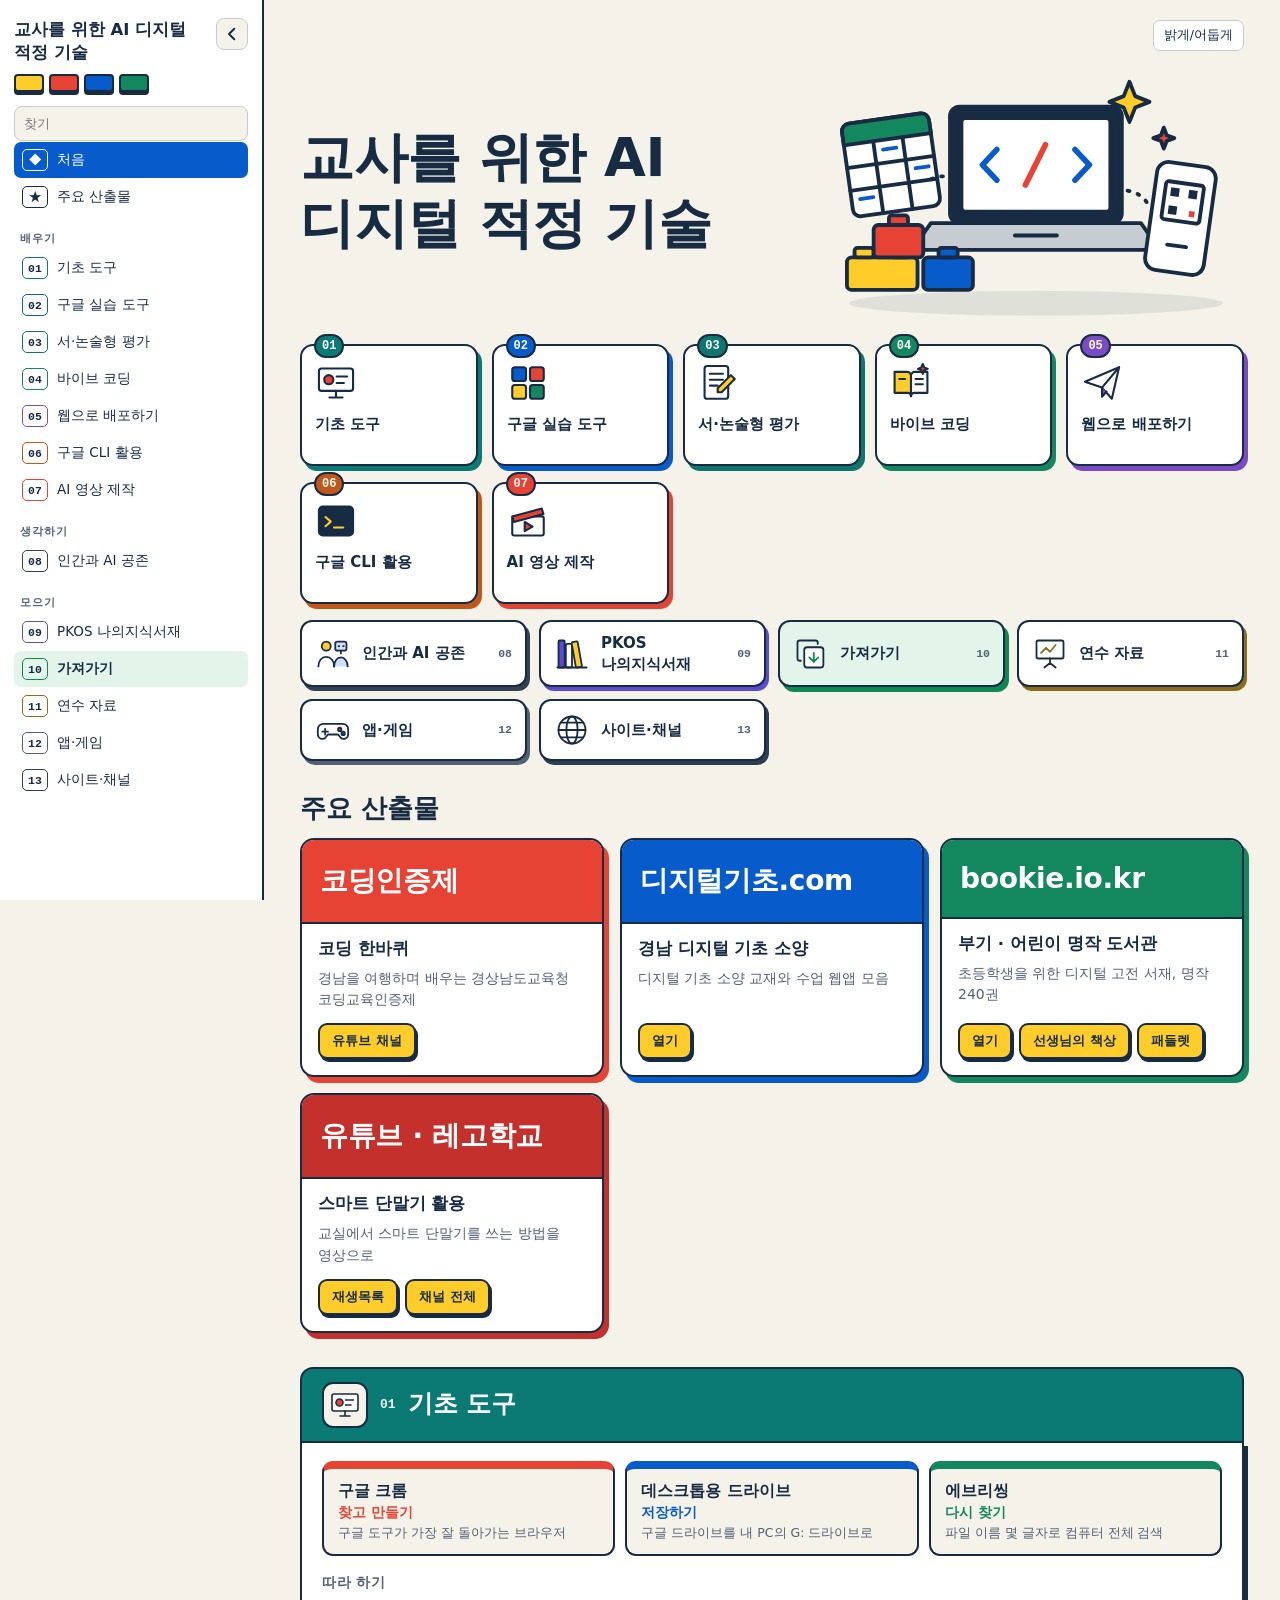
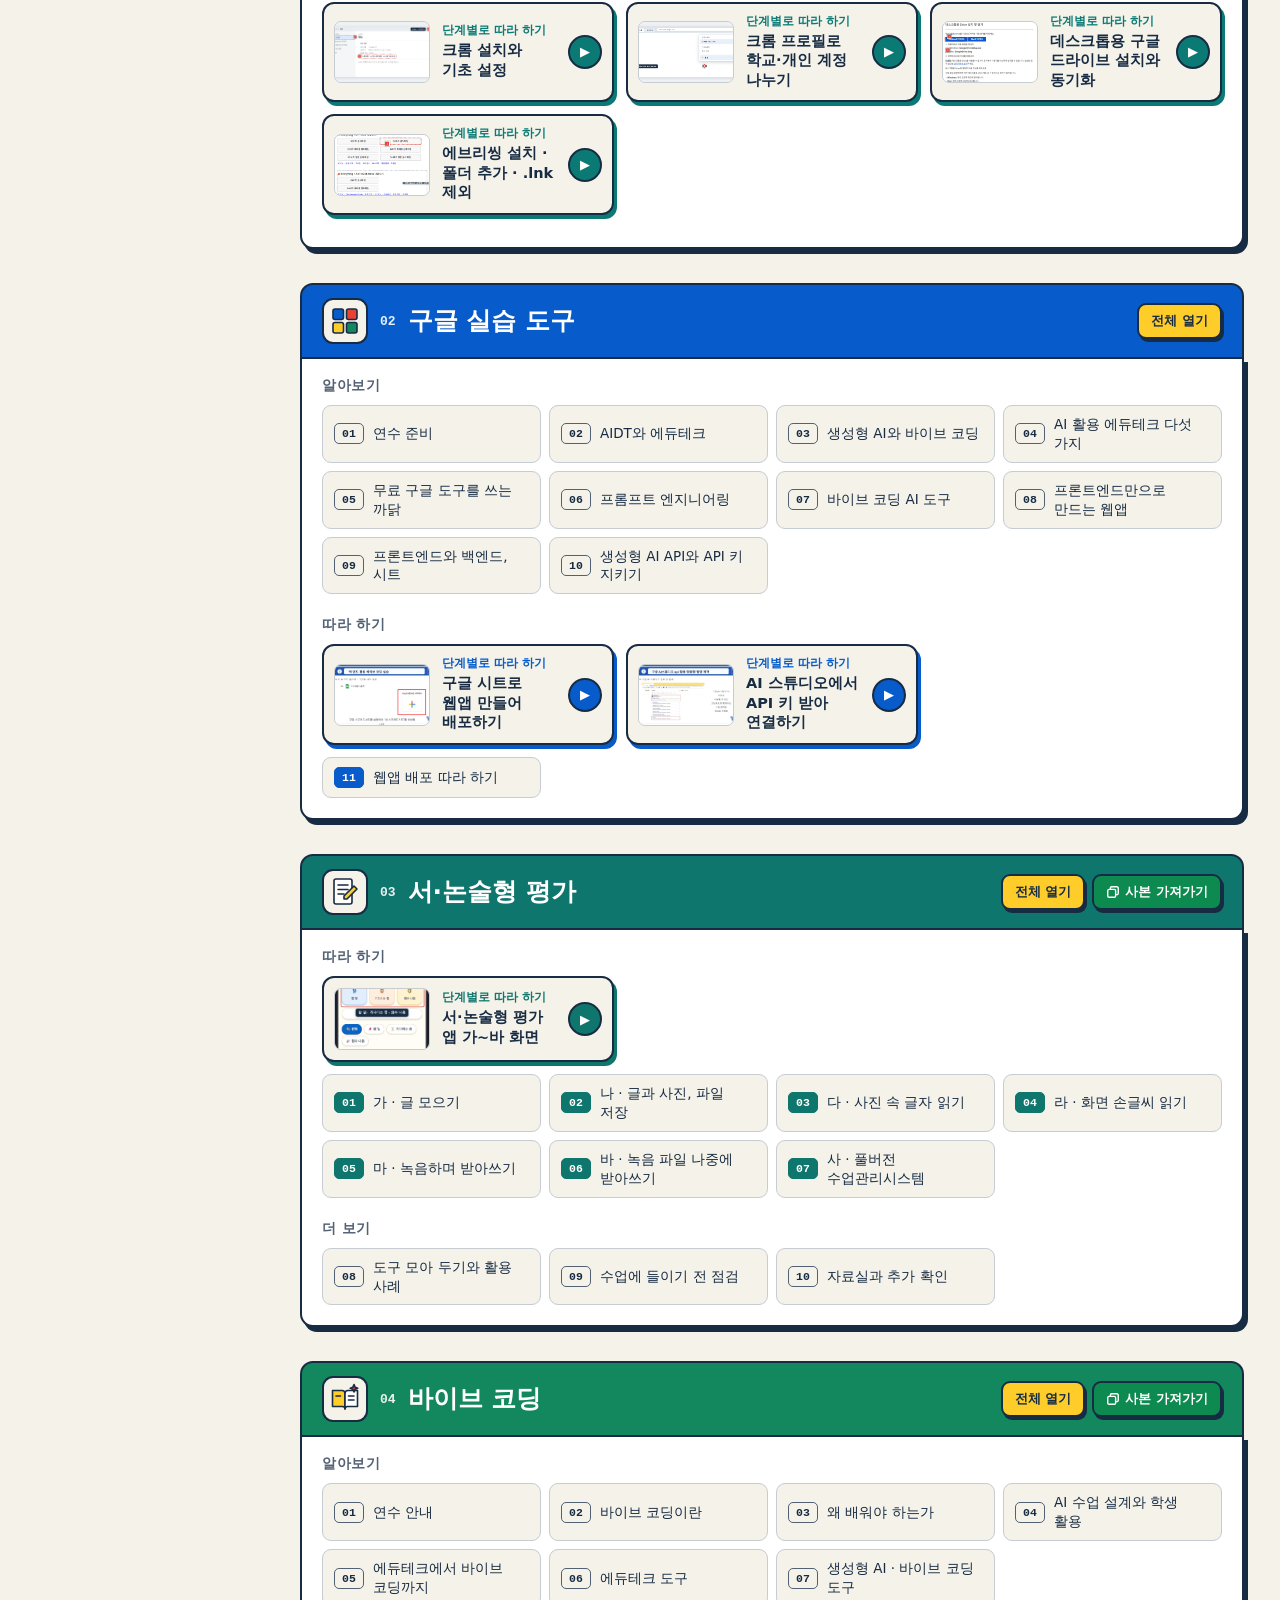
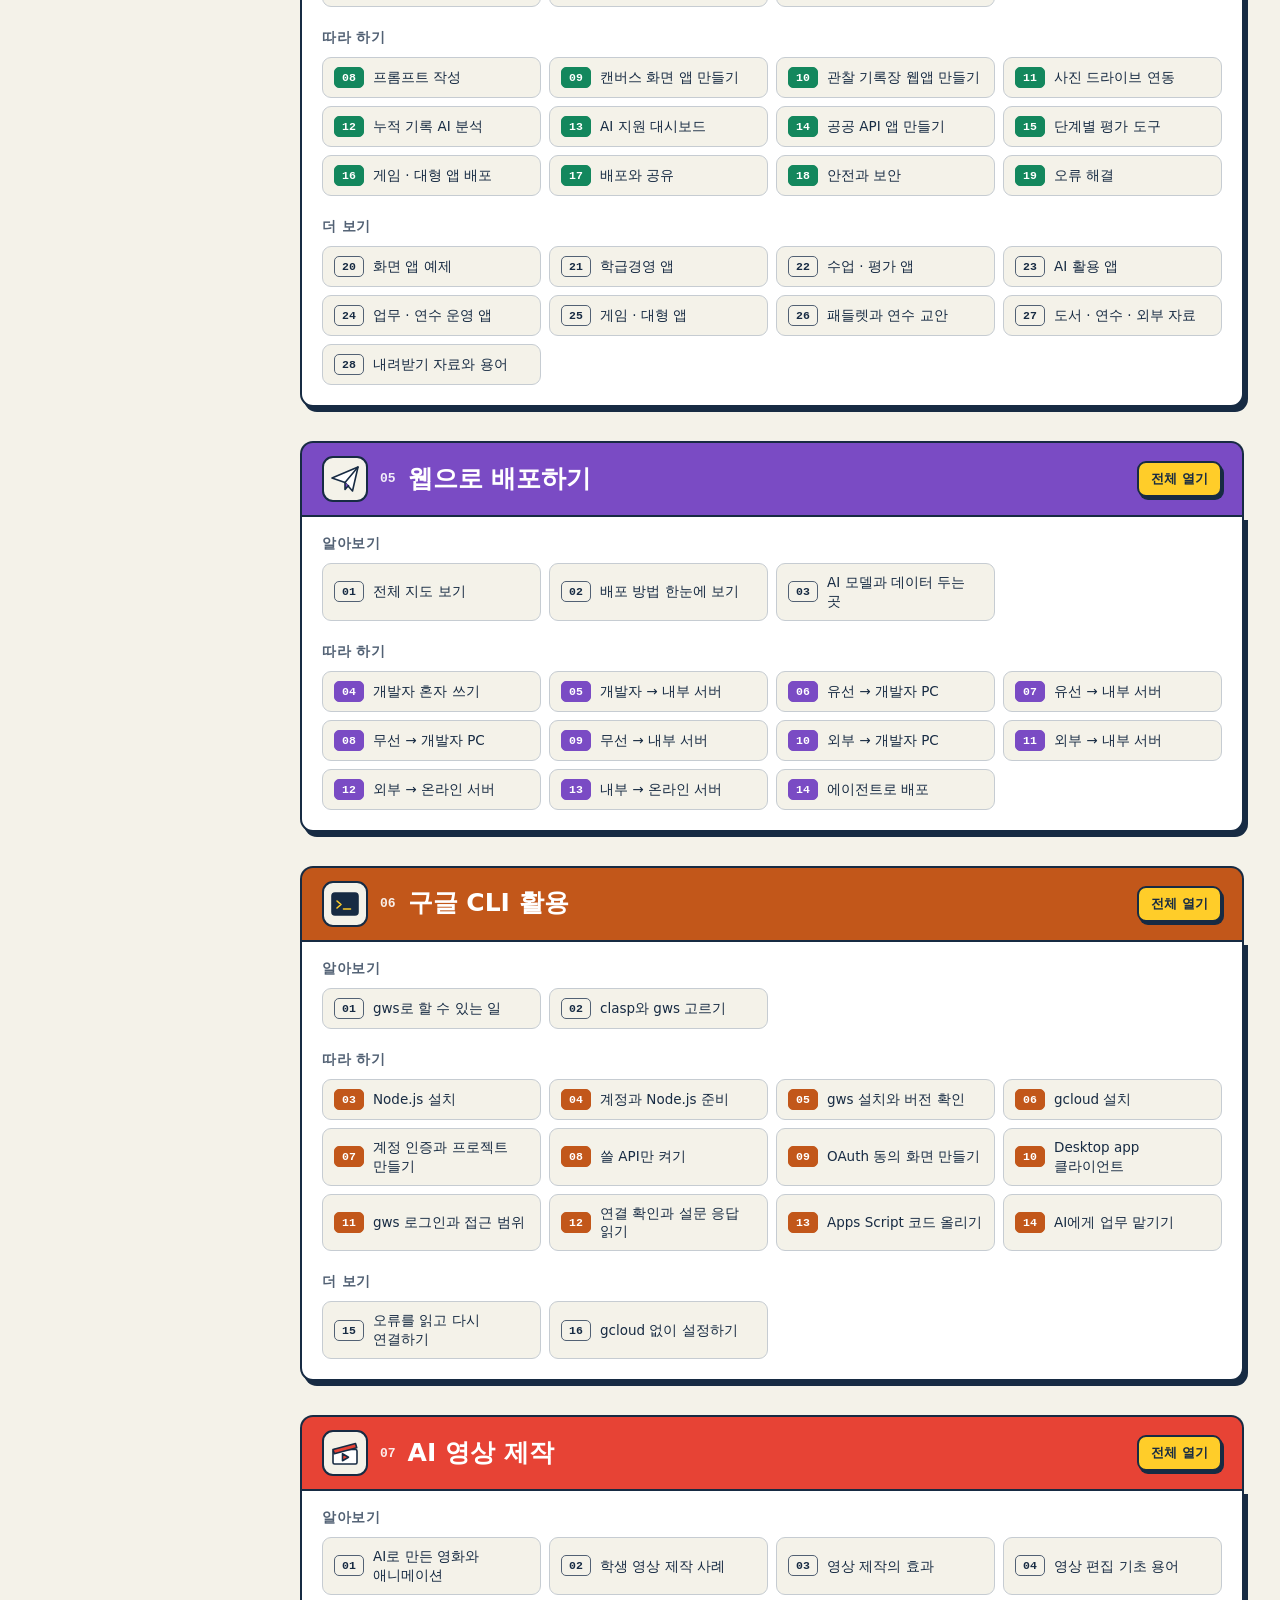
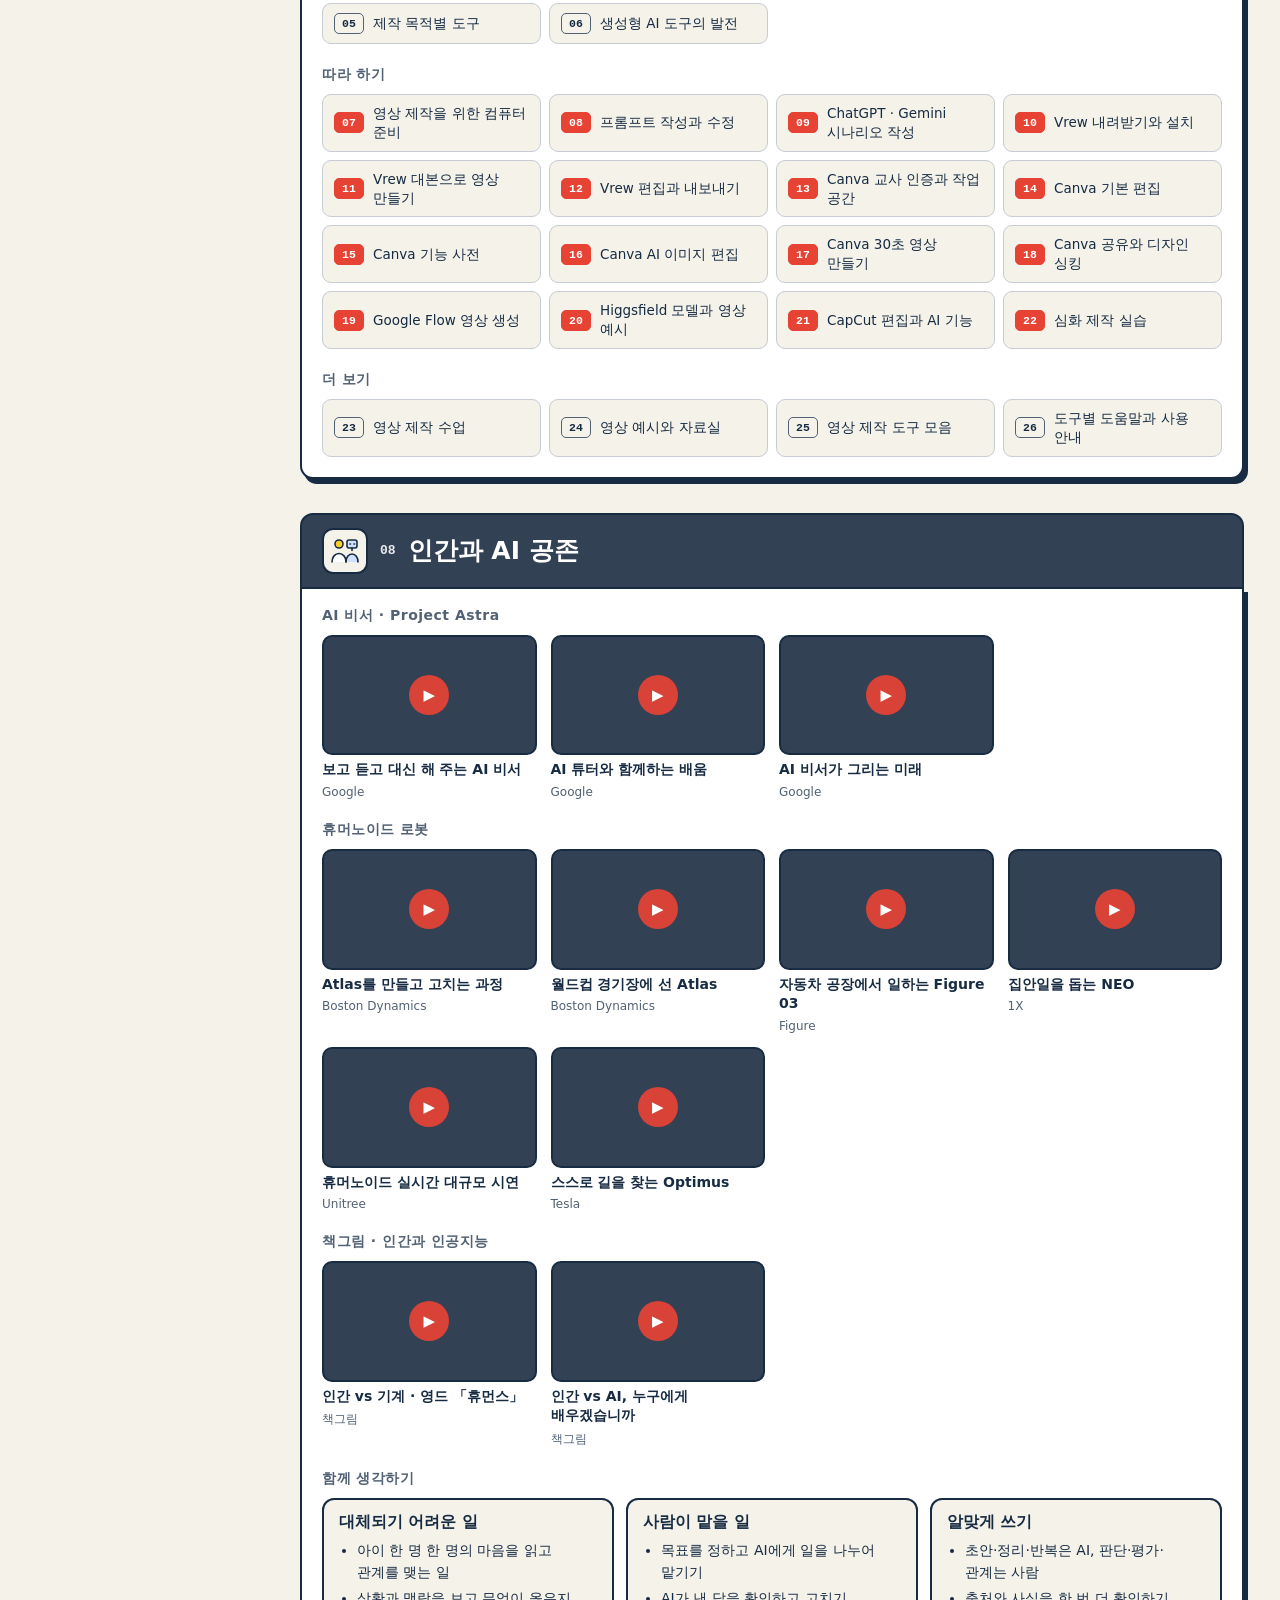
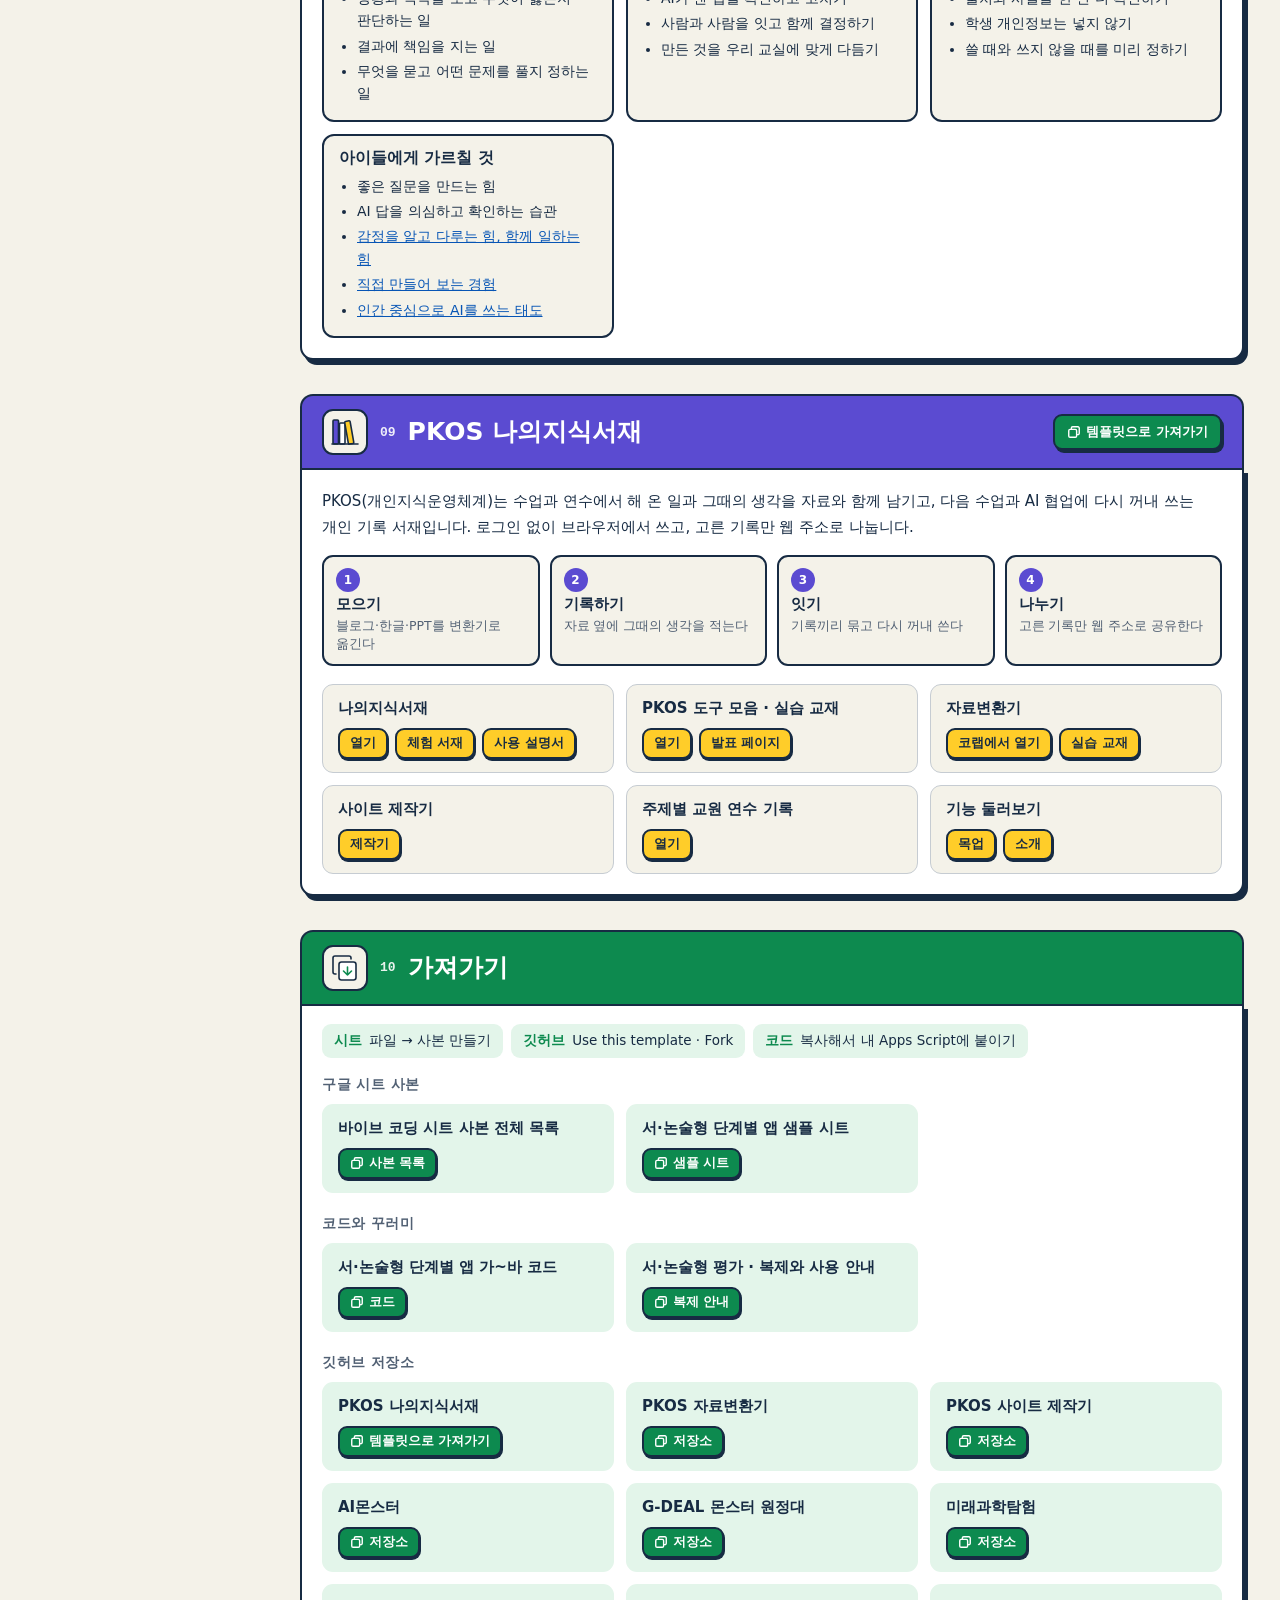
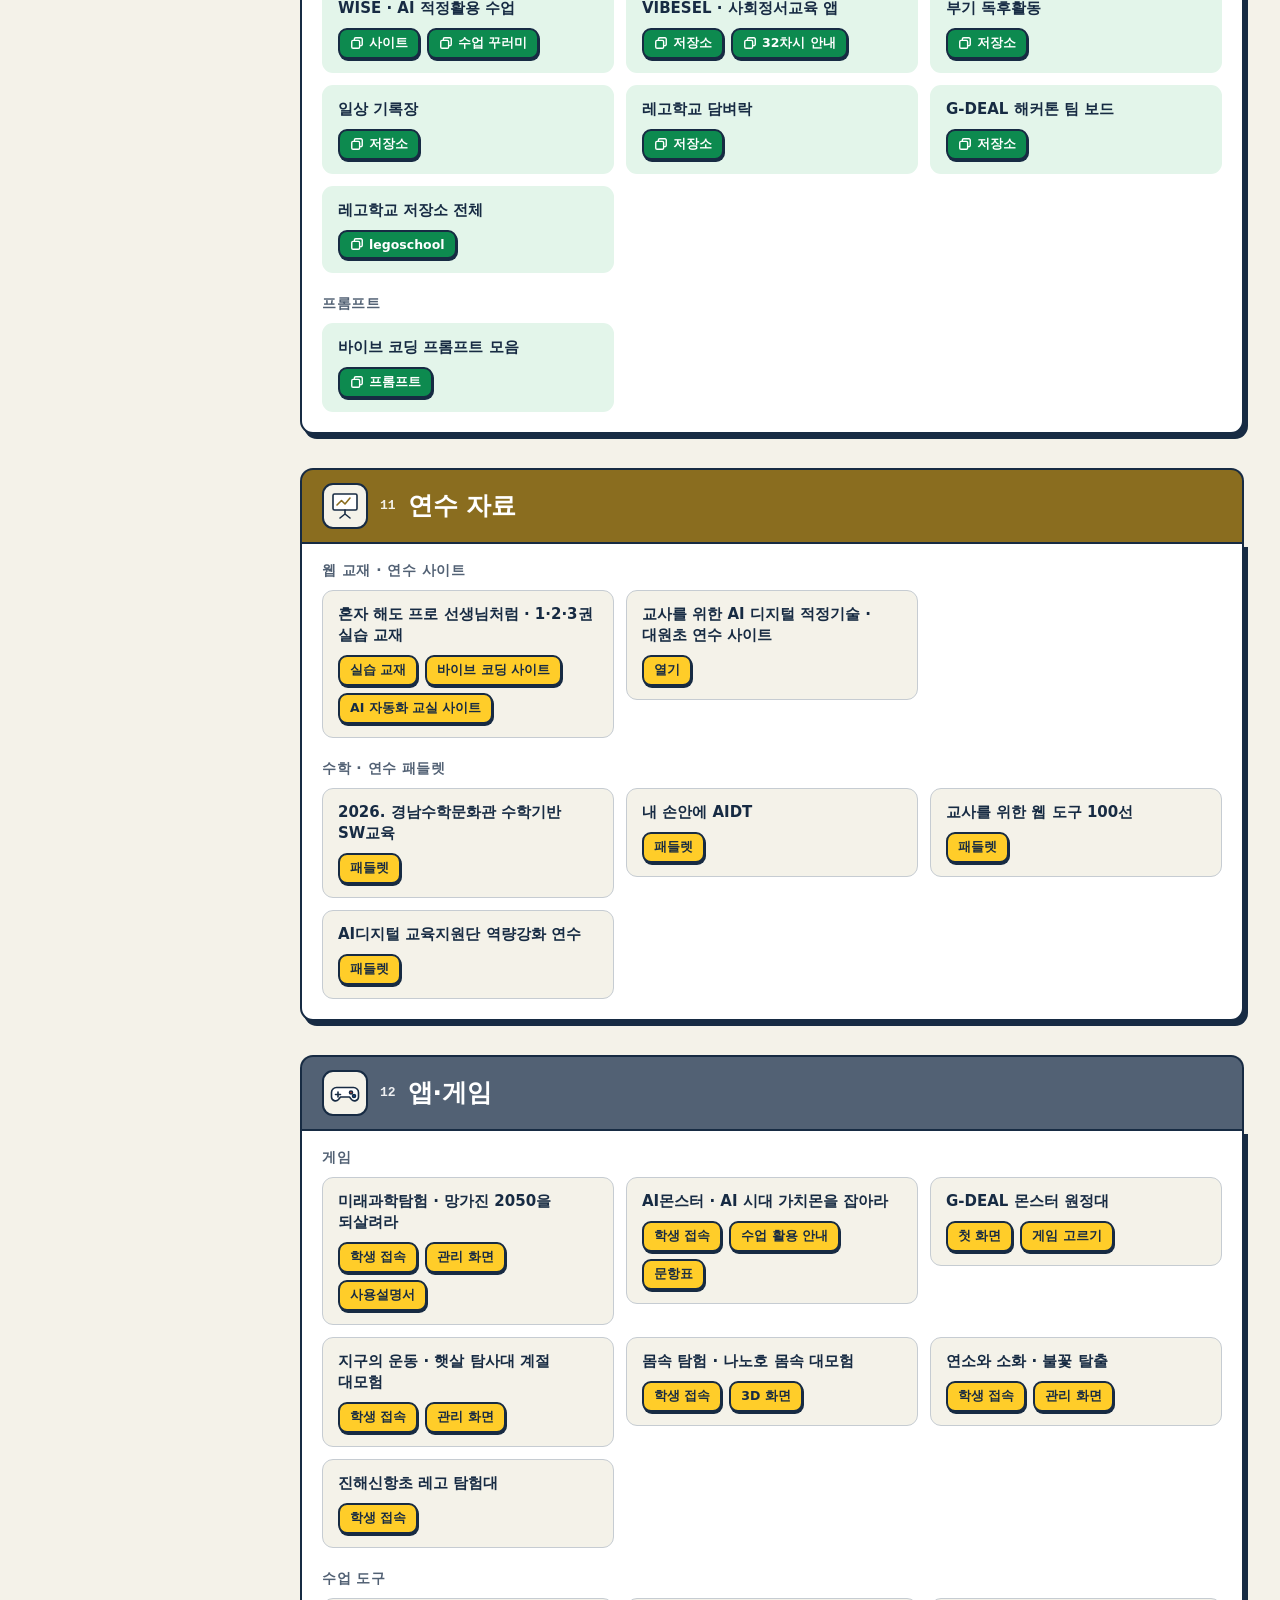
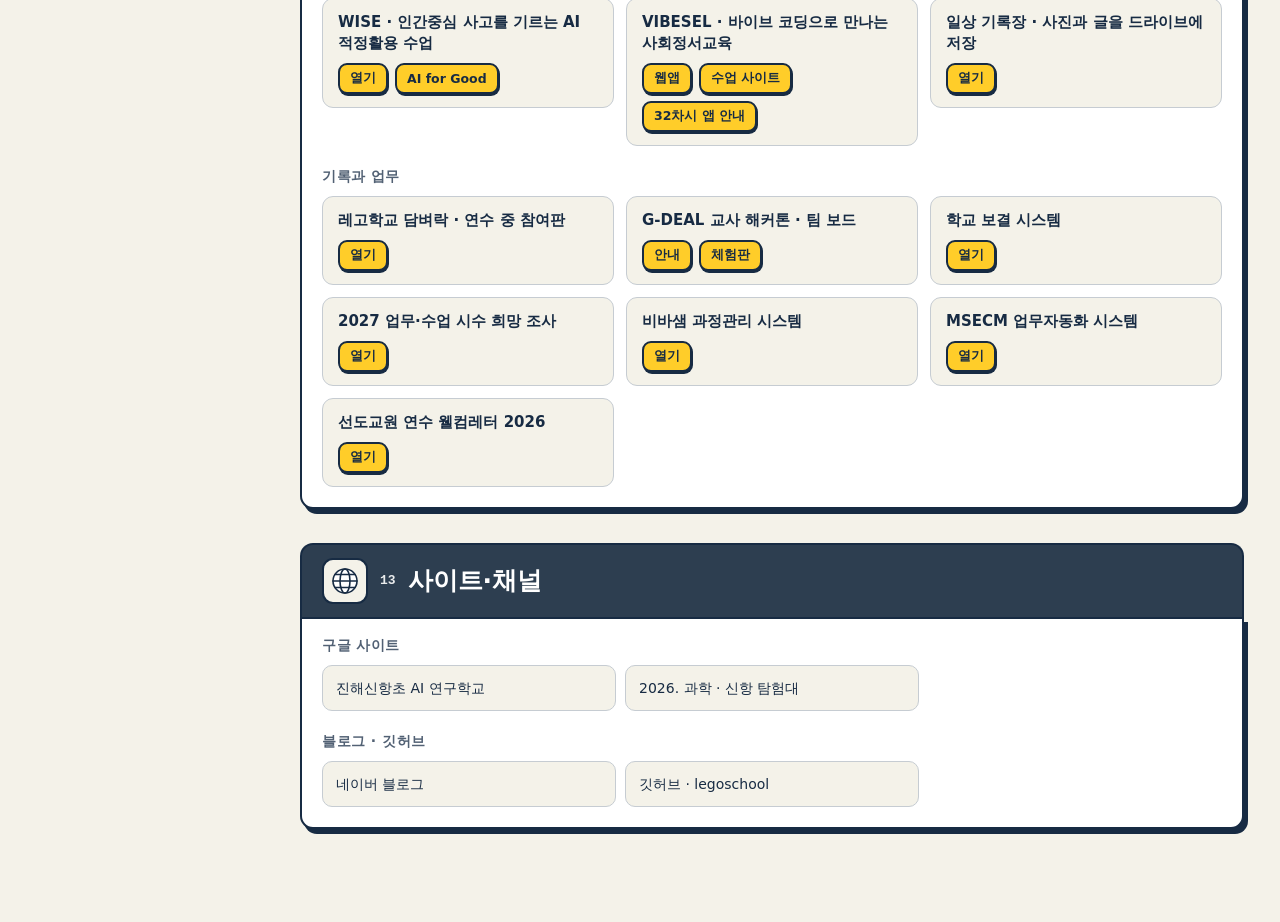
==== commit 2f827652: "기초 도구 따라 하기 네 묶음, 주요 산출물, 스마트 단말기 재생목록 Co-Authored-By: Claude Opus 5.5 <noreply@anthropic.com>" ====
--- a/index.html
+++ b/index.html
@@ -52,6 +52,10 @@
 .morecard.hl{background:var(--takebg);box-shadow:4px 5px 0 var(--take)}
 .block{margin:34px 0 0;scroll-margin-top:16px}
 .spot{margin:30px 0 0;scroll-margin-top:16px}
+.roles{display:grid;grid-template-columns:repeat(3,minmax(0,1fr));gap:10px;margin:0 0 18px}
+.role{display:flex;flex-direction:column;gap:2px;padding:12px 14px;border:2px solid var(--ink);border-radius:11px;background:var(--paper);border-top:8px solid var(--c)}
+.role b{font-size:15.5px}.role i{font-style:normal;font-weight:800;color:var(--c);font-size:14px}.role small{color:var(--muted);font-size:12.5px;line-height:1.45;word-break:keep-all}
+@media (max-width:700px){.roles{grid-template-columns:1fr}}
 .spoth{font-size:clamp(20px,2.6vw,26px);margin:0 0 12px}
 .spotgrid{display:grid;grid-template-columns:repeat(auto-fill,minmax(260px,1fr));gap:16px}
 .spotcard{border:2px solid var(--ink);border-radius:14px;overflow:hidden;background:var(--card);box-shadow:5px 6px 0 var(--c);display:flex;flex-direction:column}
@@ -130,7 +134,7 @@
   <div class="results" id="results"></div>
   <nav class="nav" id="nav">
 <a href="#top"><span class="nn">◆</span>처음</a>
-<a href="#made"><span class="nn">★</span>대표 작품</a>
+<a href="#made"><span class="nn">★</span>주요 산출물</a>
 <div class="navgroup">배우기</div>
 <a href="#tools" style="--c:#0b7a75"><span class="nn">01</span>기초 도구</a>
 <a href="#google" style="--c:#075bca"><span class="nn">02</span>구글 실습 도구</a>
@@ -188,8 +192,8 @@
 <rect x="68" y="166" width="20" height="10" rx="3" fill="#e74335"/>
 </g>
 </svg></header><div class="road"><a class="stepcard" href="#tools" style="--c:#0b7a75"><span class="num">01</span><svg viewBox="0 0 64 64" class="ic" aria-hidden="true"><g fill="none" stroke="currentColor" stroke-width="3.2" stroke-linejoin="round" stroke-linecap="round"><rect x="6" y="10" width="52" height="34" rx="4" fill="#fff"/><path d="M22 54h20M32 44v10"/><circle cx="21" cy="27" r="7" fill="#e74335"/><path d="M33 22h16M33 32h11"/></g></svg><i>기초 도구</i></a><a class="stepcard" href="#google" style="--c:#075bca"><span class="num">02</span><svg viewBox="0 0 64 64" class="ic" aria-hidden="true"><g fill="none" stroke="currentColor" stroke-width="3.2" stroke-linejoin="round" stroke-linecap="round"><rect x="8" y="8" width="21" height="21" rx="4" fill="#075bca"/><rect x="35" y="8" width="21" height="21" rx="4" fill="#e74335"/><rect x="8" y="35" width="21" height="21" rx="4" fill="#ffcd29"/><rect x="35" y="35" width="21" height="21" rx="4" fill="#13875d"/></g></svg><i>구글 실습 도구</i></a><a class="stepcard" href="#essay" style="--c:#0f766e"><span class="num">03</span><svg viewBox="0 0 64 64" class="ic" aria-hidden="true"><g fill="none" stroke="currentColor" stroke-width="3.2" stroke-linejoin="round" stroke-linecap="round"><rect x="10" y="6" width="36" height="50" rx="4" fill="#fff"/><path d="M18 18h20M18 27h20M18 36h12"/><path d="M50 20l6 6-20 20h-6v-6z" fill="#ffcd29"/></g></svg><i>서·논술형 평가</i></a><a class="stepcard" href="#vibe" style="--c:#13875d"><span class="num">04</span><svg viewBox="0 0 64 64" class="ic" aria-hidden="true"><g fill="none" stroke="currentColor" stroke-width="3.2" stroke-linejoin="round" stroke-linecap="round"><path d="M7 15h19a6 6 0 0 1 6 6v31a5 5 0 0 0-5-5H7z" fill="#ffcd29"/><path d="M57 15H38a6 6 0 0 0-6 6v31a5 5 0 0 1 5-5h20z" fill="#fff"/><path d="M39 26h11M39 34h11M14 26h9"/><path d="M50 3l2.2 5.3 5.3 2.2-5.3 2.2L50 18l-2.2-5.3-5.3-2.2 5.3-2.2z" fill="#e74335"/></g></svg><i>바이브 코딩</i></a><a class="stepcard" href="#deploy" style="--c:#7a4bc4"><span class="num">05</span><svg viewBox="0 0 64 64" class="ic" aria-hidden="true"><g fill="none" stroke="currentColor" stroke-width="3.2" stroke-linejoin="round" stroke-linecap="round"><path d="M6 30L58 8 47 56 32 39z" fill="#fff"/><path d="M32 39L58 8"/><path d="M32 39v14l7-8" fill="#7a4bc4"/></g></svg><i>웹으로 배포하기</i></a><a class="stepcard" href="#cli" style="--c:#c2571a"><span class="num">06</span><svg viewBox="0 0 64 64" class="ic" aria-hidden="true"><g fill="none" stroke="currentColor" stroke-width="3.2" stroke-linejoin="round" stroke-linecap="round"><rect x="6" y="10" width="52" height="44" rx="6" fill="#172b43"/><path d="M16 26l8 7-8 7M29 42h14" stroke="#ffcd29"/></g></svg><i>구글 CLI 활용</i></a><a class="stepcard" href="#video" style="--c:#e74335"><span class="num">07</span><svg viewBox="0 0 64 64" class="ic" aria-hidden="true"><g fill="none" stroke="currentColor" stroke-width="3.2" stroke-linejoin="round" stroke-linecap="round"><rect x="8" y="25" width="48" height="29" rx="3" fill="#fff"/><path d="M8 25l45-12 2.5 8.5L10.5 33.5z" fill="#e74335"/><path d="M27 33.5v14l12-7z" fill="#e74335"/></g></svg><i>AI 영상 제작</i></a></div><div class="moregrid"><a class="morecard" href="#coexist" style="--c:#334155"><svg viewBox="0 0 64 64" class="ic" aria-hidden="true"><g fill="none" stroke="currentColor" stroke-width="3.2" stroke-linejoin="round" stroke-linecap="round"><circle cx="20" cy="18" r="8" fill="#ffcd29"/><path d="M6 54c0-10 6-17 14-17s14 7 14 17" fill="#fff"/><rect x="36" y="10" width="20" height="16" rx="4" fill="#cfe0ff"/><path d="M42 18h1M50 18h1M46 26v5"/><path d="M34 54c0-9 5-16 12-16s12 7 12 16" fill="#cfe0ff"/></g></svg><i>인간과 AI 공존</i><span class="nn">08</span></a><a class="morecard" href="#pkos" style="--c:#5b4bd1"><svg viewBox="0 0 64 64" class="ic" aria-hidden="true"><g fill="none" stroke="currentColor" stroke-width="3.2" stroke-linejoin="round" stroke-linecap="round"><rect x="8" y="8" width="11" height="48" rx="2" fill="#5b4bd1"/><rect x="21" y="14" width="11" height="42" rx="2" fill="#fff"/><rect x="35" y="10" width="11" height="46" rx="2" fill="#ffcd29" transform="rotate(-10 40 33)"/><path d="M6 56h52"/></g></svg><i>PKOS 나의지식서재</i><span class="nn">09</span></a><a class="morecard hl" href="#take" style="--c:#0d8a4f"><svg viewBox="0 0 64 64" class="ic" aria-hidden="true"><g fill="none" stroke="currentColor" stroke-width="3.2" stroke-linejoin="round" stroke-linecap="round"><rect x="20" y="20" width="34" height="36" rx="5" fill="#fff"/><path d="M14 44H12a4 4 0 0 1-4-4V12a4 4 0 0 1 4-4h28a4 4 0 0 1 4 4v2"/><path d="M37 30v16M29 38l8 8 8-8" stroke="#0d8a4f"/></g></svg><i>가져가기</i><span class="nn">10</span></a><a class="morecard" href="#training" style="--c:#8a6d1f"><svg viewBox="0 0 64 64" class="ic" aria-hidden="true"><g fill="none" stroke="currentColor" stroke-width="3.2" stroke-linejoin="round" stroke-linecap="round"><rect x="8" y="8" width="48" height="32" rx="3" fill="#fff"/><path d="M16 30l9-9 7 7 10-12" stroke="#8a6d1f"/><path d="M32 40v8M22 56l10-8 10 8"/></g></svg><i>연수 자료</i><span class="nn">11</span></a><a class="morecard" href="#apps" style="--c:#526174"><svg viewBox="0 0 64 64" class="ic" aria-hidden="true"><g fill="none" stroke="currentColor" stroke-width="3.2" stroke-linejoin="round" stroke-linecap="round"><path d="M15 21h34a10 10 0 0 1 10 10v9a8 8 0 0 1-14 5l-4-5H23l-4 5a8 8 0 0 1-14-5v-9a10 10 0 0 1 10-10z" fill="#fff"/><path d="M18 30v10M13 35h10"/><circle cx="44" cy="31" r="3" fill="#e74335"/><circle cx="50" cy="38" r="3" fill="#075bca"/></g></svg><i>앱·게임</i><span class="nn">12</span></a><a class="morecard" href="#sites" style="--c:#2d3e50"><svg viewBox="0 0 64 64" class="ic" aria-hidden="true"><g fill="none" stroke="currentColor" stroke-width="3.2" stroke-linejoin="round" stroke-linecap="round"><circle cx="32" cy="32" r="24" fill="#fff"/><ellipse cx="32" cy="32" rx="10" ry="24"/><path d="M8 32h48M12 19h40M12 45h40"/></g></svg><i>사이트·채널</i><span class="nn">13</span></a></div>
-<section class="spot" id="made"><h2 class="spoth">대표 작품</h2><div class="spotgrid"><div class="spotcard" style="--c:#e74335"><div class="spottop"><b>코딩인증제</b></div><div class="spotbody"><h4>코딩 한바퀴</h4><p>경남을 여행하며 배우는 경상남도교육청 코딩교육인증제</p><div class="btns"><a class="btn" href="https://www.youtube.com/@gneicoding" target="_blank" rel="noopener">유튜브 채널</a></div></div></div><div class="spotcard" style="--c:#075bca"><div class="spottop"><b>디지털기초.com</b></div><div class="spotbody"><h4>경남 디지털 기초 소양</h4><p>디지털 기초 소양 교재와 수업 웹앱 모음</p><div class="btns"><a class="btn" href="http://디지털기초.com" target="_blank" rel="noopener">열기</a></div></div></div><div class="spotcard" style="--c:#13875d"><div class="spottop"><b>bookie.io.kr</b></div><div class="spotbody"><h4>부기 · 어린이 명작 도서관</h4><p>초등학생을 위한 디지털 고전 서재, 명작 240권</p><div class="btns"><a class="btn" href="https://bookie.io.kr" target="_blank" rel="noopener">열기</a><a class="btn" href="https://legoschool.github.io/bookie/" target="_blank" rel="noopener">선생님의 책상</a><a class="btn" href="https://padlet.com/schoolemotion20/bookie-e90mhhbirizaxba6" target="_blank" rel="noopener">패들렛</a></div></div></div></div></section>
-<section class="block" id="tools" style="--c:#0b7a75"><div class="bhead"><div class="htitle"><span class="hicon"><svg viewBox="0 0 64 64" class="ic" aria-hidden="true"><g fill="none" stroke="currentColor" stroke-width="3.2" stroke-linejoin="round" stroke-linecap="round"><rect x="6" y="10" width="52" height="34" rx="4" fill="#fff"/><path d="M22 54h20M32 44v10"/><circle cx="21" cy="27" r="7" fill="#e74335"/><path d="M33 22h16M33 32h11"/></g></svg></span><span class="hnum">01</span><h2>기초 도구</h2></div></div><div class="wrap"><div class="grp"><h3>따라 하기</h3><div class="stepboxes"><a class="stepbox" href="자료/따라하기.html#tools" target="_blank" rel="noopener"><img src="자료/자료실/02_웹교안/적정기술_이미지/그린화면/os01_설정_시스템정보.png" alt="" loading="lazy"><span class="sbtext"><b>단계별로 따라 하기</b><i>크롬 · 드라이브 · 에브리씽 설치와 설정</i></span><span class="play" aria-hidden="true">▶</span></a></div></div></div></section>
+<section class="spot" id="made"><h2 class="spoth">주요 산출물</h2><div class="spotgrid"><div class="spotcard" style="--c:#e74335"><div class="spottop"><b>코딩인증제</b></div><div class="spotbody"><h4>코딩 한바퀴</h4><p>경남을 여행하며 배우는 경상남도교육청 코딩교육인증제</p><div class="btns"><a class="btn" href="https://www.youtube.com/@gneicoding" target="_blank" rel="noopener">유튜브 채널</a></div></div></div><div class="spotcard" style="--c:#075bca"><div class="spottop"><b>디지털기초.com</b></div><div class="spotbody"><h4>경남 디지털 기초 소양</h4><p>디지털 기초 소양 교재와 수업 웹앱 모음</p><div class="btns"><a class="btn" href="http://디지털기초.com" target="_blank" rel="noopener">열기</a></div></div></div><div class="spotcard" style="--c:#13875d"><div class="spottop"><b>bookie.io.kr</b></div><div class="spotbody"><h4>부기 · 어린이 명작 도서관</h4><p>초등학생을 위한 디지털 고전 서재, 명작 240권</p><div class="btns"><a class="btn" href="https://bookie.io.kr" target="_blank" rel="noopener">열기</a><a class="btn" href="https://legoschool.github.io/bookie/" target="_blank" rel="noopener">선생님의 책상</a><a class="btn" href="https://padlet.com/schoolemotion20/bookie-e90mhhbirizaxba6" target="_blank" rel="noopener">패들렛</a></div></div></div><div class="spotcard" style="--c:#c4302b"><div class="spottop"><b>유튜브 · 레고학교</b></div><div class="spotbody"><h4>스마트 단말기 활용</h4><p>교실에서 스마트 단말기를 쓰는 방법을 영상으로</p><div class="btns"><a class="btn" href="https://www.youtube.com/playlist?list=PLHGbejN2Dd-CZeOzWDBZkreyVVpuRpC7G" target="_blank" rel="noopener">재생목록</a><a class="btn" href="https://www.youtube.com/@legoschool6076" target="_blank" rel="noopener">채널 전체</a></div></div></div></div></section>
+<section class="block" id="tools" style="--c:#0b7a75"><div class="bhead"><div class="htitle"><span class="hicon"><svg viewBox="0 0 64 64" class="ic" aria-hidden="true"><g fill="none" stroke="currentColor" stroke-width="3.2" stroke-linejoin="round" stroke-linecap="round"><rect x="6" y="10" width="52" height="34" rx="4" fill="#fff"/><path d="M22 54h20M32 44v10"/><circle cx="21" cy="27" r="7" fill="#e74335"/><path d="M33 22h16M33 32h11"/></g></svg></span><span class="hnum">01</span><h2>기초 도구</h2></div></div><div class="wrap"><div class="roles"><div class="role" style="--c:#e74335"><b>구글 크롬</b><i>찾고 만들기</i><small>구글 도구가 가장 잘 돌아가는 브라우저</small></div><div class="role" style="--c:#075bca"><b>데스크톱용 드라이브</b><i>저장하기</i><small>구글 드라이브를 내 PC의 G: 드라이브로</small></div><div class="role" style="--c:#13875d"><b>에브리씽</b><i>다시 찾기</i><small>파일 이름 몇 글자로 컴퓨터 전체 검색</small></div></div><div class="grp"><h3>따라 하기</h3><div class="stepboxes"><a class="stepbox" href="자료/따라하기.html#chrome" target="_blank" rel="noopener"><img src="자료/자료실/02_웹교안/적정기술_이미지/그린화면/os01_설정_시스템정보.png" alt="" loading="lazy"><span class="sbtext"><b>단계별로 따라 하기</b><i>크롬 설치와 기초 설정</i></span><span class="play" aria-hidden="true">▶</span></a><a class="stepbox" href="자료/따라하기.html#profile" target="_blank" rel="noopener"><img src="자료/자료실/02_웹교안/적정기술_이미지/그린화면/os04_크롬_프로필.png" alt="" loading="lazy"><span class="sbtext"><b>단계별로 따라 하기</b><i>크롬 프로필로 학교·개인 계정 나누기</i></span><span class="play" aria-hidden="true">▶</span></a><a class="stepbox" href="자료/따라하기.html#drive" target="_blank" rel="noopener"><img src="자료/자료실/02_웹교안/적정기술_이미지/02_드라이브_다운로드_번호.png" alt="" loading="lazy"><span class="sbtext"><b>단계별로 따라 하기</b><i>데스크톱용 구글 드라이브 설치와 동기화</i></span><span class="play" aria-hidden="true">▶</span></a><a class="stepbox" href="자료/따라하기.html#everything" target="_blank" rel="noopener"><img src="자료/자료실/02_웹교안/적정기술_이미지/03_에브리씽_다운로드_번호.png" alt="" loading="lazy"><span class="sbtext"><b>단계별로 따라 하기</b><i>에브리씽 설치 · 폴더 추가 · .lnk 제외</i></span><span class="play" aria-hidden="true">▶</span></a></div></div></div></section>
 <section class="block" id="google" style="--c:#075bca"><div class="bhead"><div class="htitle"><span class="hicon"><svg viewBox="0 0 64 64" class="ic" aria-hidden="true"><g fill="none" stroke="currentColor" stroke-width="3.2" stroke-linejoin="round" stroke-linecap="round"><rect x="8" y="8" width="21" height="21" rx="4" fill="#075bca"/><rect x="35" y="8" width="21" height="21" rx="4" fill="#e74335"/><rect x="8" y="35" width="21" height="21" rx="4" fill="#ffcd29"/><rect x="35" y="35" width="21" height="21" rx="4" fill="#13875d"/></g></svg></span><span class="hnum">02</span><h2>구글 실습 도구</h2></div><div class="btns"><a class="btn" href="자료/구글실습_AI디지털평가.html" target="_blank" rel="noopener">전체 열기</a></div></div><div class="wrap"><div class="grp"><h3>알아보기</h3><div class="chips"><a class="chip" href="자료/구글실습_AI디지털평가.html#start" target="_blank" rel="noopener"><b>01</b><span>연수 준비</span></a><a class="chip" href="자료/구글실습_AI디지털평가.html#c01" target="_blank" rel="noopener"><b>02</b><span>AIDT와 에듀테크</span></a><a class="chip" href="자료/구글실습_AI디지털평가.html#c02" target="_blank" rel="noopener"><b>03</b><span>생성형 AI와 바이브 코딩</span></a><a class="chip" href="자료/구글실습_AI디지털평가.html#c03" target="_blank" rel="noopener"><b>04</b><span>AI 활용 에듀테크 다섯 가지</span></a><a class="chip" href="자료/구글실습_AI디지털평가.html#c04" target="_blank" rel="noopener"><b>05</b><span>무료 구글 도구를 쓰는 까닭</span></a><a class="chip" href="자료/구글실습_AI디지털평가.html#c05" target="_blank" rel="noopener"><b>06</b><span>프롬프트 엔지니어링</span></a><a class="chip" href="자료/구글실습_AI디지털평가.html#c06" target="_blank" rel="noopener"><b>07</b><span>바이브 코딩 AI 도구</span></a><a class="chip" href="자료/구글실습_AI디지털평가.html#c07" target="_blank" rel="noopener"><b>08</b><span>프론트엔드만으로 만드는 웹앱</span></a><a class="chip" href="자료/구글실습_AI디지털평가.html#c08" target="_blank" rel="noopener"><b>09</b><span>프론트엔드와 백엔드, 시트</span></a><a class="chip" href="자료/구글실습_AI디지털평가.html#c09" target="_blank" rel="noopener"><b>10</b><span>생성형 AI API와 API 키 지키기</span></a></div></div><div class="grp"><h3>따라 하기</h3><div class="stepboxes"><a class="stepbox" href="자료/따라하기.html#webapp" target="_blank" rel="noopener"><img src="자료/자료실/02_웹교안/적정기술_이미지/앱스크립트/a030_새_스프레드시트.jpg" alt="" loading="lazy"><span class="sbtext"><b>단계별로 따라 하기</b><i>구글 시트로 웹앱 만들어 배포하기</i></span><span class="play" aria-hidden="true">▶</span></a><a class="stepbox" href="자료/따라하기.html#apikey" target="_blank" rel="noopener"><img src="자료/자료실/02_웹교안/적정기술_이미지/앱스크립트/b057_AI스튜디오.jpg" alt="" loading="lazy"><span class="sbtext"><b>단계별로 따라 하기</b><i>AI 스튜디오에서 API 키 받아 연결하기</i></span><span class="play" aria-hidden="true">▶</span></a></div><div class="chips flow"><a class="chip" href="자료/구글실습_AI디지털평가.html#c10" target="_blank" rel="noopener"><b>11</b><span>웹앱 배포 따라 하기</span></a></div></div></div></section>
 <section class="block" id="essay" style="--c:#0f766e"><div class="bhead"><div class="htitle"><span class="hicon"><svg viewBox="0 0 64 64" class="ic" aria-hidden="true"><g fill="none" stroke="currentColor" stroke-width="3.2" stroke-linejoin="round" stroke-linecap="round"><rect x="10" y="6" width="36" height="50" rx="4" fill="#fff"/><path d="M18 18h20M18 27h20M18 36h12"/><path d="M50 20l6 6-20 20h-6v-6z" fill="#ffcd29"/></g></svg></span><span class="hnum">03</span><h2>서·논술형 평가</h2></div><div class="btns"><a class="btn" href="자료/구글실습_AI디지털평가.html" target="_blank" rel="noopener">전체 열기</a><a class="btn take" href="#take-code"><svg viewBox="0 0 16 16" class="bi" aria-hidden="true"><path d="M5 5V3.5A1.5 1.5 0 0 1 6.5 2h6A1.5 1.5 0 0 1 14 3.5v6a1.5 1.5 0 0 1-1.5 1.5H11" fill="none" stroke="currentColor" stroke-width="1.6"/><rect x="2" y="5" width="9" height="9" rx="1.5" fill="none" stroke="currentColor" stroke-width="1.6"/></svg>사본 가져가기</a></div></div><div class="wrap"><div class="grp"><h3>따라 하기</h3><div class="stepboxes"><a class="stepbox" href="자료/따라하기.html#essay" target="_blank" rel="noopener"><img src="자료/자료실/02_웹교안/적정기술_앱코드/_가이드북/그림/s04_홈.webp" alt="" loading="lazy"><span class="sbtext"><b>단계별로 따라 하기</b><i>서·논술형 평가 앱 가~바 화면</i></span><span class="play" aria-hidden="true">▶</span></a></div><div class="chips flow"><a class="chip" href="자료/구글실습_AI디지털평가.html#c11" target="_blank" rel="noopener"><b>01</b><span>가 · 글 모으기</span></a><a class="chip" href="자료/구글실습_AI디지털평가.html#c12" target="_blank" rel="noopener"><b>02</b><span>나 · 글과 사진, 파일 저장</span></a><a class="chip" href="자료/구글실습_AI디지털평가.html#c13" target="_blank" rel="noopener"><b>03</b><span>다 · 사진 속 글자 읽기</span></a><a class="chip" href="자료/구글실습_AI디지털평가.html#c14" target="_blank" rel="noopener"><b>04</b><span>라 · 화면 손글씨 읽기</span></a><a class="chip" href="자료/구글실습_AI디지털평가.html#c15" target="_blank" rel="noopener"><b>05</b><span>마 · 녹음하며 받아쓰기</span></a><a class="chip" href="자료/구글실습_AI디지털평가.html#c16" target="_blank" rel="noopener"><b>06</b><span>바 · 녹음 파일 나중에 받아쓰기</span></a><a class="chip" href="자료/구글실습_AI디지털평가.html#c17" target="_blank" rel="noopener"><b>07</b><span>사 · 풀버전 수업관리시스템</span></a></div></div><div class="grp"><h3>더 보기</h3><div class="chips"><a class="chip" href="자료/구글실습_AI디지털평가.html#c18" target="_blank" rel="noopener"><b>08</b><span>도구 모아 두기와 활용 사례</span></a><a class="chip" href="자료/구글실습_AI디지털평가.html#c19" target="_blank" rel="noopener"><b>09</b><span>수업에 들이기 전 점검</span></a><a class="chip" href="자료/구글실습_AI디지털평가.html#c20" target="_blank" rel="noopener"><b>10</b><span>자료실과 추가 확인</span></a></div></div></div></section>
 <section class="block" id="vibe" style="--c:#13875d"><div class="bhead"><div class="htitle"><span class="hicon"><svg viewBox="0 0 64 64" class="ic" aria-hidden="true"><g fill="none" stroke="currentColor" stroke-width="3.2" stroke-linejoin="round" stroke-linecap="round"><path d="M7 15h19a6 6 0 0 1 6 6v31a5 5 0 0 0-5-5H7z" fill="#ffcd29"/><path d="M57 15H38a6 6 0 0 0-6 6v31a5 5 0 0 1 5-5h20z" fill="#fff"/><path d="M39 26h11M39 34h11M14 26h9"/><path d="M50 3l2.2 5.3 5.3 2.2-5.3 2.2L50 18l-2.2-5.3-5.3-2.2 5.3-2.2z" fill="#e74335"/></g></svg></span><span class="hnum">04</span><h2>바이브 코딩</h2></div><div class="btns"><a class="btn" href="자료/바이브코딩_자습서.html" target="_blank" rel="noopener">전체 열기</a><a class="btn take" href="#take-sheet"><svg viewBox="0 0 16 16" class="bi" aria-hidden="true"><path d="M5 5V3.5A1.5 1.5 0 0 1 6.5 2h6A1.5 1.5 0 0 1 14 3.5v6a1.5 1.5 0 0 1-1.5 1.5H11" fill="none" stroke="currentColor" stroke-width="1.6"/><rect x="2" y="5" width="9" height="9" rx="1.5" fill="none" stroke="currentColor" stroke-width="1.6"/></svg>사본 가져가기</a></div></div><div class="wrap"><div class="grp"><h3>알아보기</h3><div class="chips"><a class="chip" href="자료/바이브코딩_자습서.html#p0" target="_blank" rel="noopener"><b>01</b><span>연수 안내</span></a><a class="chip" href="자료/바이브코딩_자습서.html#p1" target="_blank" rel="noopener"><b>02</b><span>바이브 코딩이란</span></a><a class="chip" href="자료/바이브코딩_자습서.html#p2" target="_blank" rel="noopener"><b>03</b><span>왜 배워야 하는가</span></a><a class="chip" href="자료/바이브코딩_자습서.html#p3" target="_blank" rel="noopener"><b>04</b><span>AI 수업 설계와 학생 활용</span></a><a class="chip" href="자료/바이브코딩_자습서.html#p4" target="_blank" rel="noopener"><b>05</b><span>에듀테크에서 바이브 코딩까지</span></a><a class="chip" href="자료/바이브코딩_자습서.html#p5" target="_blank" rel="noopener"><b>06</b><span>에듀테크 도구</span></a><a class="chip" href="자료/바이브코딩_자습서.html#p6" target="_blank" rel="noopener"><b>07</b><span>생성형 AI · 바이브 코딩 도구</span></a></div></div><div class="grp"><h3>따라 하기</h3><div class="chips flow"><a class="chip" href="자료/바이브코딩_자습서.html#p7" target="_blank" rel="noopener"><b>08</b><span>프롬프트 작성</span></a><a class="chip" href="자료/바이브코딩_자습서.html#p8" target="_blank" rel="noopener"><b>09</b><span>캔버스 화면 앱 만들기</span></a><a class="chip" href="자료/바이브코딩_자습서.html#p9" target="_blank" rel="noopener"><b>10</b><span>관찰 기록장 웹앱 만들기</span></a><a class="chip" href="자료/바이브코딩_자습서.html#p10" target="_blank" rel="noopener"><b>11</b><span>사진 드라이브 연동</span></a><a class="chip" href="자료/바이브코딩_자습서.html#p11" target="_blank" rel="noopener"><b>12</b><span>누적 기록 AI 분석</span></a><a class="chip" href="자료/바이브코딩_자습서.html#p12" target="_blank" rel="noopener"><b>13</b><span>AI 지원 대시보드</span></a><a class="chip" href="자료/바이브코딩_자습서.html#p13" target="_blank" rel="noopener"><b>14</b><span>공공 API 앱 만들기</span></a><a class="chip" href="자료/바이브코딩_자습서.html#p14" target="_blank" rel="noopener"><b>15</b><span>단계별 평가 도구</span></a><a class="chip" href="자료/바이브코딩_자습서.html#p15" target="_blank" rel="noopener"><b>16</b><span>게임 · 대형 앱 배포</span></a><a class="chip" href="자료/바이브코딩_자습서.html#p16" target="_blank" rel="noopener"><b>17</b><span>배포와 공유</span></a><a class="chip" href="자료/바이브코딩_자습서.html#p17" target="_blank" rel="noopener"><b>18</b><span>안전과 보안</span></a><a class="chip" href="자료/바이브코딩_자습서.html#p18" target="_blank" rel="noopener"><b>19</b><span>오류 해결</span></a></div></div><div class="grp"><h3>더 보기</h3><div class="chips"><a class="chip" href="자료/바이브코딩_자습서.html#p19" target="_blank" rel="noopener"><b>20</b><span>화면 앱 예제</span></a><a class="chip" href="자료/바이브코딩_자습서.html#p20" target="_blank" rel="noopener"><b>21</b><span>학급경영 앱</span></a><a class="chip" href="자료/바이브코딩_자습서.html#p21" target="_blank" rel="noopener"><b>22</b><span>수업 · 평가 앱</span></a><a class="chip" href="자료/바이브코딩_자습서.html#p22" target="_blank" rel="noopener"><b>23</b><span>AI 활용 앱</span></a><a class="chip" href="자료/바이브코딩_자습서.html#p23" target="_blank" rel="noopener"><b>24</b><span>업무 · 연수 운영 앱</span></a><a class="chip" href="자료/바이브코딩_자습서.html#p24" target="_blank" rel="noopener"><b>25</b><span>게임 · 대형 앱</span></a><a class="chip" href="자료/바이브코딩_자습서.html#p25" target="_blank" rel="noopener"><b>26</b><span>패들렛과 연수 교안</span></a><a class="chip" href="자료/바이브코딩_자습서.html#p26" target="_blank" rel="noopener"><b>27</b><span>도서 · 연수 · 외부 자료</span></a><a class="chip" href="자료/바이브코딩_자습서.html#p29" target="_blank" rel="noopener"><b>28</b><span>내려받기 자료와 용어</span></a></div></div></div></section>
@@ -201,10 +205,10 @@
 <section class="block" id="take" style="--c:#0d8a4f"><div class="bhead"><div class="htitle"><span class="hicon"><svg viewBox="0 0 64 64" class="ic" aria-hidden="true"><g fill="none" stroke="currentColor" stroke-width="3.2" stroke-linejoin="round" stroke-linecap="round"><rect x="20" y="20" width="34" height="36" rx="5" fill="#fff"/><path d="M14 44H12a4 4 0 0 1-4-4V12a4 4 0 0 1 4-4h28a4 4 0 0 1 4 4v2"/><path d="M37 30v16M29 38l8 8 8-8" stroke="#0d8a4f"/></g></svg></span><span class="hnum">10</span><h2>가져가기</h2></div></div><div class="wrap"><div class="how"><span><b>시트</b>파일 → 사본 만들기</span><span><b>깃허브</b>Use this template · Fork</span><span><b>코드</b>복사해서 내 Apps Script에 붙이기</span></div><div class="grp" id="take-sheet"><h3>구글 시트 사본</h3><div class="cards"><div class="card"><h4>바이브 코딩 시트 사본 전체 목록</h4><div class="btns"><a class="btn take" href="자료/바이브코딩_자습서.html#p28" target="_blank" rel="noopener"><svg viewBox="0 0 16 16" class="bi" aria-hidden="true"><path d="M5 5V3.5A1.5 1.5 0 0 1 6.5 2h6A1.5 1.5 0 0 1 14 3.5v6a1.5 1.5 0 0 1-1.5 1.5H11" fill="none" stroke="currentColor" stroke-width="1.6"/><rect x="2" y="5" width="9" height="9" rx="1.5" fill="none" stroke="currentColor" stroke-width="1.6"/></svg>사본 목록</a></div></div><div class="card"><h4>서·논술형 단계별 앱 샘플 시트</h4><div class="btns"><a class="btn take" href="https://github.com/legoschool/teacher-ai-hub/tree/main/자료/샘플시트" target="_blank" rel="noopener"><svg viewBox="0 0 16 16" class="bi" aria-hidden="true"><path d="M5 5V3.5A1.5 1.5 0 0 1 6.5 2h6A1.5 1.5 0 0 1 14 3.5v6a1.5 1.5 0 0 1-1.5 1.5H11" fill="none" stroke="currentColor" stroke-width="1.6"/><rect x="2" y="5" width="9" height="9" rx="1.5" fill="none" stroke="currentColor" stroke-width="1.6"/></svg>샘플 시트</a></div></div></div></div><div class="grp" id="take-code"><h3>코드와 꾸러미</h3><div class="cards"><div class="card"><h4>서·논술형 단계별 앱 가~바 코드</h4><div class="btns"><a class="btn take" href="https://github.com/legoschool/teacher-ai-hub/tree/main/자료/단계별앱" target="_blank" rel="noopener"><svg viewBox="0 0 16 16" class="bi" aria-hidden="true"><path d="M5 5V3.5A1.5 1.5 0 0 1 6.5 2h6A1.5 1.5 0 0 1 14 3.5v6a1.5 1.5 0 0 1-1.5 1.5H11" fill="none" stroke="currentColor" stroke-width="1.6"/><rect x="2" y="5" width="9" height="9" rx="1.5" fill="none" stroke="currentColor" stroke-width="1.6"/></svg>코드</a></div></div><div class="card"><h4>서·논술형 평가 · 복제와 사용 안내</h4><div class="btns"><a class="btn take" href="https://science-writing-guide.legoschool.chatgpt.site" target="_blank" rel="noopener"><svg viewBox="0 0 16 16" class="bi" aria-hidden="true"><path d="M5 5V3.5A1.5 1.5 0 0 1 6.5 2h6A1.5 1.5 0 0 1 14 3.5v6a1.5 1.5 0 0 1-1.5 1.5H11" fill="none" stroke="currentColor" stroke-width="1.6"/><rect x="2" y="5" width="9" height="9" rx="1.5" fill="none" stroke="currentColor" stroke-width="1.6"/></svg>복제 안내</a></div></div></div></div><div class="grp" id="take-github"><h3>깃허브 저장소</h3><div class="cards"><div class="card"><h4>PKOS 나의지식서재</h4><div class="btns"><a class="btn take" href="https://github.com/legoschool/pkos-library" target="_blank" rel="noopener"><svg viewBox="0 0 16 16" class="bi" aria-hidden="true"><path d="M5 5V3.5A1.5 1.5 0 0 1 6.5 2h6A1.5 1.5 0 0 1 14 3.5v6a1.5 1.5 0 0 1-1.5 1.5H11" fill="none" stroke="currentColor" stroke-width="1.6"/><rect x="2" y="5" width="9" height="9" rx="1.5" fill="none" stroke="currentColor" stroke-width="1.6"/></svg>템플릿으로 가져가기</a></div></div><div class="card"><h4>PKOS 자료변환기</h4><div class="btns"><a class="btn take" href="https://github.com/legoschool/pkos-fileconverter" target="_blank" rel="noopener"><svg viewBox="0 0 16 16" class="bi" aria-hidden="true"><path d="M5 5V3.5A1.5 1.5 0 0 1 6.5 2h6A1.5 1.5 0 0 1 14 3.5v6a1.5 1.5 0 0 1-1.5 1.5H11" fill="none" stroke="currentColor" stroke-width="1.6"/><rect x="2" y="5" width="9" height="9" rx="1.5" fill="none" stroke="currentColor" stroke-width="1.6"/></svg>저장소</a></div></div><div class="card"><h4>PKOS 사이트 제작기</h4><div class="btns"><a class="btn take" href="https://github.com/legoschool/pkos-publisher" target="_blank" rel="noopener"><svg viewBox="0 0 16 16" class="bi" aria-hidden="true"><path d="M5 5V3.5A1.5 1.5 0 0 1 6.5 2h6A1.5 1.5 0 0 1 14 3.5v6a1.5 1.5 0 0 1-1.5 1.5H11" fill="none" stroke="currentColor" stroke-width="1.6"/><rect x="2" y="5" width="9" height="9" rx="1.5" fill="none" stroke="currentColor" stroke-width="1.6"/></svg>저장소</a></div></div><div class="card"><h4>AI몬스터</h4><div class="btns"><a class="btn take" href="https://github.com/legoschool/aimon" target="_blank" rel="noopener"><svg viewBox="0 0 16 16" class="bi" aria-hidden="true"><path d="M5 5V3.5A1.5 1.5 0 0 1 6.5 2h6A1.5 1.5 0 0 1 14 3.5v6a1.5 1.5 0 0 1-1.5 1.5H11" fill="none" stroke="currentColor" stroke-width="1.6"/><rect x="2" y="5" width="9" height="9" rx="1.5" fill="none" stroke="currentColor" stroke-width="1.6"/></svg>저장소</a></div></div><div class="card"><h4>G-DEAL 몬스터 원정대</h4><div class="btns"><a class="btn take" href="https://github.com/legoschool/hanmadang-monster-battle" target="_blank" rel="noopener"><svg viewBox="0 0 16 16" class="bi" aria-hidden="true"><path d="M5 5V3.5A1.5 1.5 0 0 1 6.5 2h6A1.5 1.5 0 0 1 14 3.5v6a1.5 1.5 0 0 1-1.5 1.5H11" fill="none" stroke="currentColor" stroke-width="1.6"/><rect x="2" y="5" width="9" height="9" rx="1.5" fill="none" stroke="currentColor" stroke-width="1.6"/></svg>저장소</a></div></div><div class="card"><h4>미래과학탐험</h4><div class="btns"><a class="btn take" href="https://github.com/legoschool/science-world-2050" target="_blank" rel="noopener"><svg viewBox="0 0 16 16" class="bi" aria-hidden="true"><path d="M5 5V3.5A1.5 1.5 0 0 1 6.5 2h6A1.5 1.5 0 0 1 14 3.5v6a1.5 1.5 0 0 1-1.5 1.5H11" fill="none" stroke="currentColor" stroke-width="1.6"/><rect x="2" y="5" width="9" height="9" rx="1.5" fill="none" stroke="currentColor" stroke-width="1.6"/></svg>저장소</a></div></div><div class="card"><h4>WISE · AI 적정활용 수업</h4><div class="btns"><a class="btn take" href="https://github.com/legoschool/wise-ai" target="_blank" rel="noopener"><svg viewBox="0 0 16 16" class="bi" aria-hidden="true"><path d="M5 5V3.5A1.5 1.5 0 0 1 6.5 2h6A1.5 1.5 0 0 1 14 3.5v6a1.5 1.5 0 0 1-1.5 1.5H11" fill="none" stroke="currentColor" stroke-width="1.6"/><rect x="2" y="5" width="9" height="9" rx="1.5" fill="none" stroke="currentColor" stroke-width="1.6"/></svg>사이트</a><a class="btn take" href="https://github.com/legoschool/ai-for-good" target="_blank" rel="noopener"><svg viewBox="0 0 16 16" class="bi" aria-hidden="true"><path d="M5 5V3.5A1.5 1.5 0 0 1 6.5 2h6A1.5 1.5 0 0 1 14 3.5v6a1.5 1.5 0 0 1-1.5 1.5H11" fill="none" stroke="currentColor" stroke-width="1.6"/><rect x="2" y="5" width="9" height="9" rx="1.5" fill="none" stroke="currentColor" stroke-width="1.6"/></svg>수업 꾸러미</a></div></div><div class="card"><h4>VIBESEL · 사회정서교육 앱</h4><div class="btns"><a class="btn take" href="https://github.com/legoschool/VIBESEL" target="_blank" rel="noopener"><svg viewBox="0 0 16 16" class="bi" aria-hidden="true"><path d="M5 5V3.5A1.5 1.5 0 0 1 6.5 2h6A1.5 1.5 0 0 1 14 3.5v6a1.5 1.5 0 0 1-1.5 1.5H11" fill="none" stroke="currentColor" stroke-width="1.6"/><rect x="2" y="5" width="9" height="9" rx="1.5" fill="none" stroke="currentColor" stroke-width="1.6"/></svg>저장소</a><a class="btn take" href="https://github.com/legoschool/sel-guide-1108207e" target="_blank" rel="noopener"><svg viewBox="0 0 16 16" class="bi" aria-hidden="true"><path d="M5 5V3.5A1.5 1.5 0 0 1 6.5 2h6A1.5 1.5 0 0 1 14 3.5v6a1.5 1.5 0 0 1-1.5 1.5H11" fill="none" stroke="currentColor" stroke-width="1.6"/><rect x="2" y="5" width="9" height="9" rx="1.5" fill="none" stroke="currentColor" stroke-width="1.6"/></svg>32차시 안내</a></div></div><div class="card"><h4>부기 독후활동</h4><div class="btns"><a class="btn take" href="https://github.com/legoschool/bookie" target="_blank" rel="noopener"><svg viewBox="0 0 16 16" class="bi" aria-hidden="true"><path d="M5 5V3.5A1.5 1.5 0 0 1 6.5 2h6A1.5 1.5 0 0 1 14 3.5v6a1.5 1.5 0 0 1-1.5 1.5H11" fill="none" stroke="currentColor" stroke-width="1.6"/><rect x="2" y="5" width="9" height="9" rx="1.5" fill="none" stroke="currentColor" stroke-width="1.6"/></svg>저장소</a></div></div><div class="card"><h4>일상 기록장</h4><div class="btns"><a class="btn take" href="https://github.com/legoschool/lifewrite" target="_blank" rel="noopener"><svg viewBox="0 0 16 16" class="bi" aria-hidden="true"><path d="M5 5V3.5A1.5 1.5 0 0 1 6.5 2h6A1.5 1.5 0 0 1 14 3.5v6a1.5 1.5 0 0 1-1.5 1.5H11" fill="none" stroke="currentColor" stroke-width="1.6"/><rect x="2" y="5" width="9" height="9" rx="1.5" fill="none" stroke="currentColor" stroke-width="1.6"/></svg>저장소</a></div></div><div class="card"><h4>레고학교 담벼락</h4><div class="btns"><a class="btn take" href="https://github.com/legoschool/legoschool-wall" target="_blank" rel="noopener"><svg viewBox="0 0 16 16" class="bi" aria-hidden="true"><path d="M5 5V3.5A1.5 1.5 0 0 1 6.5 2h6A1.5 1.5 0 0 1 14 3.5v6a1.5 1.5 0 0 1-1.5 1.5H11" fill="none" stroke="currentColor" stroke-width="1.6"/><rect x="2" y="5" width="9" height="9" rx="1.5" fill="none" stroke="currentColor" stroke-width="1.6"/></svg>저장소</a></div></div><div class="card"><h4>G-DEAL 해커톤 팀 보드</h4><div class="btns"><a class="btn take" href="https://github.com/legoschool/gdeal-hackathon-teamboard" target="_blank" rel="noopener"><svg viewBox="0 0 16 16" class="bi" aria-hidden="true"><path d="M5 5V3.5A1.5 1.5 0 0 1 6.5 2h6A1.5 1.5 0 0 1 14 3.5v6a1.5 1.5 0 0 1-1.5 1.5H11" fill="none" stroke="currentColor" stroke-width="1.6"/><rect x="2" y="5" width="9" height="9" rx="1.5" fill="none" stroke="currentColor" stroke-width="1.6"/></svg>저장소</a></div></div><div class="card"><h4>레고학교 저장소 전체</h4><div class="btns"><a class="btn take" href="https://github.com/legoschool" target="_blank" rel="noopener"><svg viewBox="0 0 16 16" class="bi" aria-hidden="true"><path d="M5 5V3.5A1.5 1.5 0 0 1 6.5 2h6A1.5 1.5 0 0 1 14 3.5v6a1.5 1.5 0 0 1-1.5 1.5H11" fill="none" stroke="currentColor" stroke-width="1.6"/><rect x="2" y="5" width="9" height="9" rx="1.5" fill="none" stroke="currentColor" stroke-width="1.6"/></svg>legoschool</a></div></div></div></div><div class="grp" id="take-prompt"><h3>프롬프트</h3><div class="cards"><div class="card"><h4>바이브 코딩 프롬프트 모음</h4><div class="btns"><a class="btn take" href="자료/바이브코딩_자습서.html#p27" target="_blank" rel="noopener"><svg viewBox="0 0 16 16" class="bi" aria-hidden="true"><path d="M5 5V3.5A1.5 1.5 0 0 1 6.5 2h6A1.5 1.5 0 0 1 14 3.5v6a1.5 1.5 0 0 1-1.5 1.5H11" fill="none" stroke="currentColor" stroke-width="1.6"/><rect x="2" y="5" width="9" height="9" rx="1.5" fill="none" stroke="currentColor" stroke-width="1.6"/></svg>프롬프트</a></div></div></div></div></div></section>
 <section class="block" id="training" style="--c:#8a6d1f"><div class="bhead"><div class="htitle"><span class="hicon"><svg viewBox="0 0 64 64" class="ic" aria-hidden="true"><g fill="none" stroke="currentColor" stroke-width="3.2" stroke-linejoin="round" stroke-linecap="round"><rect x="8" y="8" width="48" height="32" rx="3" fill="#fff"/><path d="M16 30l9-9 7 7 10-12" stroke="#8a6d1f"/><path d="M32 40v8M22 56l10-8 10 8"/></g></svg></span><span class="hnum">11</span><h2>연수 자료</h2></div></div><div class="wrap"><div class="grp"><h3>웹 교재 · 연수 사이트</h3><div class="cards"><div class="card"><h4>혼자 해도 프로 선생님처럼 · 1·2·3권 실습 교재</h4><div class="btns"><a class="btn" href="https://honpro-three-book-practice.legoschool.chatgpt.site" target="_blank" rel="noopener">실습 교재</a><a class="btn" href="https://sites.google.com/view/vibecoding-" target="_blank" rel="noopener">바이브 코딩 사이트</a><a class="btn" href="https://sites.google.com/view/vibecoding-/ai-%EC%9E%90%EB%8F%99%ED%99%94-%EA%B5%90%EC%8B%A4" target="_blank" rel="noopener">AI 자동화 교실 사이트</a></div></div><div class="card"><h4>교사를 위한 AI 디지털 적정기술 · 대원초 연수 사이트</h4><div class="btns"><a class="btn" href="https://teacher-ai-digital-workshop.legoschool20.chatgpt.site" target="_blank" rel="noopener">열기</a></div></div></div></div><div class="grp"><h3>수학 · 연수 패들렛</h3><div class="cards"><div class="card"><h4>2026. 경남수학문화관 수학기반 SW교육</h4><div class="btns"><a class="btn" href="https://padlet.com/schoolemotion20/2026-8-sw-2zsf5qehqemt9i55" target="_blank" rel="noopener">패들렛</a></div></div><div class="card"><h4>내 손안에 AIDT</h4><div class="btns"><a class="btn" href="https://padlet.com/schoolemotion20/aidt-ai-digital-tool-t4qm2ddtczdpgqpz" target="_blank" rel="noopener">패들렛</a></div></div><div class="card"><h4>교사를 위한 웹 도구 100선</h4><div class="btns"><a class="btn" href="https://padlet.com/schoolemotion20/100-fxalcpi4j4g3mvkh" target="_blank" rel="noopener">패들렛</a></div></div><div class="card"><h4>AI디지털 교육지원단 역량강화 연수</h4><div class="btns"><a class="btn" href="https://padlet.com/schoolemotion20/ai-khkqfmgblodxlvcc" target="_blank" rel="noopener">패들렛</a></div></div></div></div></div></section>
 <section class="block" id="apps" style="--c:#526174"><div class="bhead"><div class="htitle"><span class="hicon"><svg viewBox="0 0 64 64" class="ic" aria-hidden="true"><g fill="none" stroke="currentColor" stroke-width="3.2" stroke-linejoin="round" stroke-linecap="round"><path d="M15 21h34a10 10 0 0 1 10 10v9a8 8 0 0 1-14 5l-4-5H23l-4 5a8 8 0 0 1-14-5v-9a10 10 0 0 1 10-10z" fill="#fff"/><path d="M18 30v10M13 35h10"/><circle cx="44" cy="31" r="3" fill="#e74335"/><circle cx="50" cy="38" r="3" fill="#075bca"/></g></svg></span><span class="hnum">12</span><h2>앱·게임</h2></div></div><div class="wrap"><div class="grp"><h3>게임</h3><div class="cards"><div class="card"><h4>미래과학탐험 · 망가진 2050을 되살려라</h4><div class="btns"><a class="btn" href="https://science-world-2050.vercel.app" target="_blank" rel="noopener">학생 접속</a><a class="btn" href="https://science-world-2050.vercel.app/admin" target="_blank" rel="noopener">관리 화면</a><a class="btn" href="https://science-world-2050.vercel.app/manual.html" target="_blank" rel="noopener">사용설명서</a></div></div><div class="card"><h4>AI몬스터 · AI 시대 가치몬을 잡아라</h4><div class="btns"><a class="btn" href="https://legoschool.github.io/aimon/" target="_blank" rel="noopener">학생 접속</a><a class="btn" href="https://github.com/legoschool/aimon/blob/main/%EC%88%98%EC%97%85%ED%99%9C%EC%9A%A9%EC%95%88%EB%82%B4.md" target="_blank" rel="noopener">수업 활용 안내</a><a class="btn" href="https://github.com/legoschool/aimon/blob/main/%EB%AC%B8%ED%95%AD%ED%91%9C.md" target="_blank" rel="noopener">문항표</a></div></div><div class="card"><h4>G-DEAL 몬스터 원정대</h4><div class="btns"><a class="btn" href="https://legoschool.github.io/hanmadang-monster-battle/" target="_blank" rel="noopener">첫 화면</a><a class="btn" href="https://legoschool.github.io/hanmadang-monster-battle/games.html" target="_blank" rel="noopener">게임 고르기</a></div></div><div class="card"><h4>지구의 운동 · 햇살 탐사대 계절 대모험</h4><div class="btns"><a class="btn" href="https://haessal-season.vercel.app" target="_blank" rel="noopener">학생 접속</a><a class="btn" href="https://haessal-season.vercel.app/admin.html" target="_blank" rel="noopener">관리 화면</a></div></div><div class="card"><h4>몸속 탐험 · 나노호 몸속 대모험</h4><div class="btns"><a class="btn" href="https://nanoho-body.vercel.app" target="_blank" rel="noopener">학생 접속</a><a class="btn" href="https://nanoho-body.vercel.app/3d.html" target="_blank" rel="noopener">3D 화면</a></div></div><div class="card"><h4>연소와 소화 · 불꽃 탈출</h4><div class="btns"><a class="btn" href="https://bulkkot-escape.vercel.app" target="_blank" rel="noopener">학생 접속</a><a class="btn" href="https://bulkkot-escape.vercel.app/admin.html" target="_blank" rel="noopener">관리 화면</a></div></div><div class="card"><h4>진해신항초 레고 탐험대</h4><div class="btns"><a class="btn" href="https://sinhang-lego-explorers.legoschool20.chatgpt.site/game/" target="_blank" rel="noopener">학생 접속</a></div></div></div></div><div class="grp"><h3>수업 도구</h3><div class="cards"><div class="card" id="app-wise"><h4>WISE · 인간중심 사고를 기르는 AI 적정활용 수업</h4><div class="btns"><a class="btn" href="https://legoschool.github.io/wise-ai/" target="_blank" rel="noopener">열기</a><a class="btn" href="https://legoschool.github.io/ai-for-good/" target="_blank" rel="noopener">AI for Good</a></div></div><div class="card" id="app-vibesel"><h4>VIBESEL · 바이브 코딩으로 만나는 사회정서교육</h4><div class="btns"><a class="btn" href="https://legoschool.github.io/VIBESEL/" target="_blank" rel="noopener">웹앱</a><a class="btn" href="https://sites.google.com/view/digitalsel" target="_blank" rel="noopener">수업 사이트</a><a class="btn" href="https://legoschool.github.io/sel-guide-1108207e/" target="_blank" rel="noopener">32차시 앱 안내</a></div></div><div class="card"><h4>일상 기록장 · 사진과 글을 드라이브에 저장</h4><div class="btns"><a class="btn" href="https://legoschool.github.io/lifewrite/" target="_blank" rel="noopener">열기</a></div></div></div></div><div class="grp"><h3>기록과 업무</h3><div class="cards"><div class="card"><h4>레고학교 담벼락 · 연수 중 참여판</h4><div class="btns"><a class="btn" href="https://legoschool-wall.legoschool.chatgpt.site" target="_blank" rel="noopener">열기</a></div></div><div class="card"><h4>G-DEAL 교사 해커톤 · 팀 보드</h4><div class="btns"><a class="btn" href="https://legoschool.github.io/gdeal-hackathon-teamboard/" target="_blank" rel="noopener">안내</a><a class="btn" href="https://legoschool.github.io/gdeal-hackathon-teamboard/demo/" target="_blank" rel="noopener">체험판</a></div></div><div class="card"><h4>학교 보결 시스템</h4><div class="btns"><a class="btn" href="https://bogyeol-sinchung-peach.vercel.app" target="_blank" rel="noopener">열기</a></div></div><div class="card"><h4>2027 업무·수업 시수 희망 조사</h4><div class="btns"><a class="btn" href="https://jinhae-2027-hope.vercel.app" target="_blank" rel="noopener">열기</a></div></div><div class="card"><h4>비바샘 과정관리 시스템</h4><div class="btns"><a class="btn" href="https://vivasam-lcms-pm.vercel.app" target="_blank" rel="noopener">열기</a></div></div><div class="card"><h4>MSECM 업무자동화 시스템</h4><div class="btns"><a class="btn" href="https://msecm-ops.vercel.app" target="_blank" rel="noopener">열기</a></div></div><div class="card"><h4>선도교원 연수 웰컴레터 2026</h4><div class="btns"><a class="btn" href="https://seondo-yeonsu-2026.vercel.app" target="_blank" rel="noopener">열기</a></div></div></div></div></div></section>
-<section class="block" id="sites" style="--c:#2d3e50"><div class="bhead"><div class="htitle"><span class="hicon"><svg viewBox="0 0 64 64" class="ic" aria-hidden="true"><g fill="none" stroke="currentColor" stroke-width="3.2" stroke-linejoin="round" stroke-linecap="round"><circle cx="32" cy="32" r="24" fill="#fff"/><ellipse cx="32" cy="32" rx="10" ry="24"/><path d="M8 32h48M12 19h40M12 45h40"/></g></svg></span><span class="hnum">13</span><h2>사이트·채널</h2></div></div><div class="wrap"><div class="grp"><h3>구글 사이트</h3><div class="linkgrid"><a class="linkcard" href="https://sites.google.com/view/sinhang1/%ED%99%88" target="_blank" rel="noopener">진해신항초 AI 연구학교</a><a class="linkcard" href="https://sites.google.com/view/selsel44" target="_blank" rel="noopener">2026. 과학 · 신항 탐험대</a></div></div><div class="grp"><h3>블로그 · 유튜브 · 깃허브</h3><div class="linkgrid"><a class="linkcard" href="https://blog.naver.com/1113060" target="_blank" rel="noopener">네이버 블로그</a><a class="linkcard" href="https://www.youtube.com/@legoschool6076" target="_blank" rel="noopener">유튜브 · 레고학교</a><a class="linkcard" href="https://github.com/legoschool" target="_blank" rel="noopener">깃허브 · legoschool</a></div></div></div></section>
+<section class="block" id="sites" style="--c:#2d3e50"><div class="bhead"><div class="htitle"><span class="hicon"><svg viewBox="0 0 64 64" class="ic" aria-hidden="true"><g fill="none" stroke="currentColor" stroke-width="3.2" stroke-linejoin="round" stroke-linecap="round"><circle cx="32" cy="32" r="24" fill="#fff"/><ellipse cx="32" cy="32" rx="10" ry="24"/><path d="M8 32h48M12 19h40M12 45h40"/></g></svg></span><span class="hnum">13</span><h2>사이트·채널</h2></div></div><div class="wrap"><div class="grp"><h3>구글 사이트</h3><div class="linkgrid"><a class="linkcard" href="https://sites.google.com/view/sinhang1/%ED%99%88" target="_blank" rel="noopener">진해신항초 AI 연구학교</a><a class="linkcard" href="https://sites.google.com/view/selsel44" target="_blank" rel="noopener">2026. 과학 · 신항 탐험대</a></div></div><div class="grp"><h3>블로그 · 깃허브</h3><div class="linkgrid"><a class="linkcard" href="https://blog.naver.com/1113060" target="_blank" rel="noopener">네이버 블로그</a><a class="linkcard" href="https://github.com/legoschool" target="_blank" rel="noopener">깃허브 · legoschool</a></div></div></div></section>
 </main>
 <script>
-const FLAT = [{"t": "대표 작품", "m": "코딩인증제 코딩 한바퀴", "u": "https://www.youtube.com/@gneicoding"}, {"t": "대표 작품", "m": "디지털기초.com 경남 디지털 기초 소양", "u": "http://디지털기초.com"}, {"t": "대표 작품", "m": "bookie.io.kr 부기 · 어린이 명작 도서관", "u": "https://bookie.io.kr"}, {"t": "기초 도구", "m": "따라 하기 · 크롬 · 드라이브 · 에브리씽 설치와 설정", "u": "자료/따라하기.html#tools"}, {"t": "구글 실습 도구", "m": "01 연수 준비", "u": "자료/구글실습_AI디지털평가.html#start"}, {"t": "구글 실습 도구", "m": "02 AIDT와 에듀테크", "u": "자료/구글실습_AI디지털평가.html#c01"}, {"t": "구글 실습 도구", "m": "03 생성형 AI와 바이브 코딩", "u": "자료/구글실습_AI디지털평가.html#c02"}, {"t": "구글 실습 도구", "m": "04 AI 활용 에듀테크 다섯 가지", "u": "자료/구글실습_AI디지털평가.html#c03"}, {"t": "구글 실습 도구", "m": "05 무료 구글 도구를 쓰는 까닭", "u": "자료/구글실습_AI디지털평가.html#c04"}, {"t": "구글 실습 도구", "m": "06 프롬프트 엔지니어링", "u": "자료/구글실습_AI디지털평가.html#c05"}, {"t": "구글 실습 도구", "m": "07 바이브 코딩 AI 도구", "u": "자료/구글실습_AI디지털평가.html#c06"}, {"t": "구글 실습 도구", "m": "08 프론트엔드만으로 만드는 웹앱", "u": "자료/구글실습_AI디지털평가.html#c07"}, {"t": "구글 실습 도구", "m": "09 프론트엔드와 백엔드, 시트", "u": "자료/구글실습_AI디지털평가.html#c08"}, {"t": "구글 실습 도구", "m": "10 생성형 AI API와 API 키 지키기", "u": "자료/구글실습_AI디지털평가.html#c09"}, {"t": "구글 실습 도구", "m": "11 웹앱 배포 따라 하기", "u": "자료/구글실습_AI디지털평가.html#c10"}, {"t": "구글 실습 도구", "m": "따라 하기 · 구글 시트로 웹앱 만들어 배포하기", "u": "자료/따라하기.html#webapp"}, {"t": "구글 실습 도구", "m": "따라 하기 · AI 스튜디오에서 API 키 받아 연결하기", "u": "자료/따라하기.html#apikey"}, {"t": "서·논술형 평가", "m": "01 가 · 글 모으기", "u": "자료/구글실습_AI디지털평가.html#c11"}, {"t": "서·논술형 평가", "m": "02 나 · 글과 사진, 파일 저장", "u": "자료/구글실습_AI디지털평가.html#c12"}, {"t": "서·논술형 평가", "m": "03 다 · 사진 속 글자 읽기", "u": "자료/구글실습_AI디지털평가.html#c13"}, {"t": "서·논술형 평가", "m": "04 라 · 화면 손글씨 읽기", "u": "자료/구글실습_AI디지털평가.html#c14"}, {"t": "서·논술형 평가", "m": "05 마 · 녹음하며 받아쓰기", "u": "자료/구글실습_AI디지털평가.html#c15"}, {"t": "서·논술형 평가", "m": "06 바 · 녹음 파일 나중에 받아쓰기", "u": "자료/구글실습_AI디지털평가.html#c16"}, {"t": "서·논술형 평가", "m": "07 사 · 풀버전 수업관리시스템", "u": "자료/구글실습_AI디지털평가.html#c17"}, {"t": "서·논술형 평가", "m": "따라 하기 · 서·논술형 평가 앱 가~바 화면", "u": "자료/따라하기.html#essay"}, {"t": "서·논술형 평가", "m": "08 도구 모아 두기와 활용 사례", "u": "자료/구글실습_AI디지털평가.html#c18"}, {"t": "서·논술형 평가", "m": "09 수업에 들이기 전 점검", "u": "자료/구글실습_AI디지털평가.html#c19"}, {"t": "서·논술형 평가", "m": "10 자료실과 추가 확인", "u": "자료/구글실습_AI디지털평가.html#c20"}, {"t": "바이브 코딩", "m": "01 연수 안내", "u": "자료/바이브코딩_자습서.html#p0"}, {"t": "바이브 코딩", "m": "02 바이브 코딩이란", "u": "자료/바이브코딩_자습서.html#p1"}, {"t": "바이브 코딩", "m": "03 왜 배워야 하는가", "u": "자료/바이브코딩_자습서.html#p2"}, {"t": "바이브 코딩", "m": "04 AI 수업 설계와 학생 활용", "u": "자료/바이브코딩_자습서.html#p3"}, {"t": "바이브 코딩", "m": "05 에듀테크에서 바이브 코딩까지", "u": "자료/바이브코딩_자습서.html#p4"}, {"t": "바이브 코딩", "m": "06 에듀테크 도구", "u": "자료/바이브코딩_자습서.html#p5"}, {"t": "바이브 코딩", "m": "07 생성형 AI · 바이브 코딩 도구", "u": "자료/바이브코딩_자습서.html#p6"}, {"t": "바이브 코딩", "m": "08 프롬프트 작성", "u": "자료/바이브코딩_자습서.html#p7"}, {"t": "바이브 코딩", "m": "09 캔버스 화면 앱 만들기", "u": "자료/바이브코딩_자습서.html#p8"}, {"t": "바이브 코딩", "m": "10 관찰 기록장 웹앱 만들기", "u": "자료/바이브코딩_자습서.html#p9"}, {"t": "바이브 코딩", "m": "11 사진 드라이브 연동", "u": "자료/바이브코딩_자습서.html#p10"}, {"t": "바이브 코딩", "m": "12 누적 기록 AI 분석", "u": "자료/바이브코딩_자습서.html#p11"}, {"t": "바이브 코딩", "m": "13 AI 지원 대시보드", "u": "자료/바이브코딩_자습서.html#p12"}, {"t": "바이브 코딩", "m": "14 공공 API 앱 만들기", "u": "자료/바이브코딩_자습서.html#p13"}, {"t": "바이브 코딩", "m": "15 단계별 평가 도구", "u": "자료/바이브코딩_자습서.html#p14"}, {"t": "바이브 코딩", "m": "16 게임 · 대형 앱 배포", "u": "자료/바이브코딩_자습서.html#p15"}, {"t": "바이브 코딩", "m": "17 배포와 공유", "u": "자료/바이브코딩_자습서.html#p16"}, {"t": "바이브 코딩", "m": "18 안전과 보안", "u": "자료/바이브코딩_자습서.html#p17"}, {"t": "바이브 코딩", "m": "19 오류 해결", "u": "자료/바이브코딩_자습서.html#p18"}, {"t": "바이브 코딩", "m": "20 화면 앱 예제", "u": "자료/바이브코딩_자습서.html#p19"}, {"t": "바이브 코딩", "m": "21 학급경영 앱", "u": "자료/바이브코딩_자습서.html#p20"}, {"t": "바이브 코딩", "m": "22 수업 · 평가 앱", "u": "자료/바이브코딩_자습서.html#p21"}, {"t": "바이브 코딩", "m": "23 AI 활용 앱", "u": "자료/바이브코딩_자습서.html#p22"}, {"t": "바이브 코딩", "m": "24 업무 · 연수 운영 앱", "u": "자료/바이브코딩_자습서.html#p23"}, {"t": "바이브 코딩", "m": "25 게임 · 대형 앱", "u": "자료/바이브코딩_자습서.html#p24"}, {"t": "바이브 코딩", "m": "26 패들렛과 연수 교안", "u": "자료/바이브코딩_자습서.html#p25"}, {"t": "바이브 코딩", "m": "27 도서 · 연수 · 외부 자료", "u": "자료/바이브코딩_자습서.html#p26"}, {"t": "바이브 코딩", "m": "28 내려받기 자료와 용어", "u": "자료/바이브코딩_자습서.html#p29"}, {"t": "웹으로 배포하기", "m": "01 전체 지도 보기", "u": "자료/배포상황_11가지.html#s00"}, {"t": "웹으로 배포하기", "m": "02 배포 방법 한눈에 보기", "u": "자료/배포상황_11가지.html#compare"}, {"t": "웹으로 배포하기", "m": "03 AI 모델과 데이터 두는 곳", "u": "자료/배포상황_11가지.html#ai"}, {"t": "웹으로 배포하기", "m": "04 개발자 혼자 쓰기", "u": "자료/배포상황_11가지.html#s01"}, {"t": "웹으로 배포하기", "m": "05 개발자 → 내부 서버", "u": "자료/배포상황_11가지.html#s02"}, {"t": "웹으로 배포하기", "m": "06 유선 → 개발자 PC", "u": "자료/배포상황_11가지.html#s03"}, {"t": "웹으로 배포하기", "m": "07 유선 → 내부 서버", "u": "자료/배포상황_11가지.html#s04"}, {"t": "웹으로 배포하기", "m": "08 무선 → 개발자 PC", "u": "자료/배포상황_11가지.html#s05"}, {"t": "웹으로 배포하기", "m": "09 무선 → 내부 서버", "u": "자료/배포상황_11가지.html#s06"}, {"t": "웹으로 배포하기", "m": "10 외부 → 개발자 PC", "u": "자료/배포상황_11가지.html#s07"}, {"t": "웹으로 배포하기", "m": "11 외부 → 내부 서버", "u": "자료/배포상황_11가지.html#s08"}, {"t": "웹으로 배포하기", "m": "12 외부 → 온라인 서버", "u": "자료/배포상황_11가지.html#s09"}, {"t": "웹으로 배포하기", "m": "13 내부 → 온라인 서버", "u": "자료/배포상황_11가지.html#s10"}, {"t": "웹으로 배포하기", "m": "14 에이전트로 배포", "u": "자료/배포상황_11가지.html#s11"}, {"t": "구글 CLI 활용", "m": "01 gws로 할 수 있는 일", "u": "자료/구글CLI_활용.html#s01"}, {"t": "구글 CLI 활용", "m": "02 clasp와 gws 고르기", "u": "자료/구글CLI_활용.html#s02"}, {"t": "구글 CLI 활용", "m": "03 Node.js 설치", "u": "자료/구글CLI_활용.html#start"}, {"t": "구글 CLI 활용", "m": "04 계정과 Node.js 준비", "u": "자료/구글CLI_활용.html#s03"}, {"t": "구글 CLI 활용", "m": "05 gws 설치와 버전 확인", "u": "자료/구글CLI_활용.html#s04"}, {"t": "구글 CLI 활용", "m": "06 gcloud 설치", "u": "자료/구글CLI_활용.html#s05"}, {"t": "구글 CLI 활용", "m": "07 계정 인증과 프로젝트 만들기", "u": "자료/구글CLI_활용.html#s06"}, {"t": "구글 CLI 활용", "m": "08 쓸 API만 켜기", "u": "자료/구글CLI_활용.html#s07"}, {"t": "구글 CLI 활용", "m": "09 OAuth 동의 화면 만들기", "u": "자료/구글CLI_활용.html#s08"}, {"t": "구글 CLI 활용", "m": "10 Desktop app 클라이언트", "u": "자료/구글CLI_활용.html#s09"}, {"t": "구글 CLI 활용", "m": "11 gws 로그인과 접근 범위", "u": "자료/구글CLI_활용.html#s10"}, {"t": "구글 CLI 활용", "m": "12 연결 확인과 설문 응답 읽기", "u": "자료/구글CLI_활용.html#s11"}, {"t": "구글 CLI 활용", "m": "13 Apps Script 코드 올리기", "u": "자료/구글CLI_활용.html#s12"}, {"t": "구글 CLI 활용", "m": "14 AI에게 업무 맡기기", "u": "자료/구글CLI_활용.html#s13"}, {"t": "구글 CLI 활용", "m": "15 오류를 읽고 다시 연결하기", "u": "자료/구글CLI_활용.html#s14"}, {"t": "구글 CLI 활용", "m": "16 gcloud 없이 설정하기", "u": "자료/구글CLI_활용.html#s15"}, {"t": "AI 영상 제작", "m": "01 AI로 만든 영화와 애니메이션", "u": "자료/영상제작/index.html#ai-cinema"}, {"t": "AI 영상 제작", "m": "02 학생 영상 제작 사례", "u": "자료/영상제작/index.html#our-story"}, {"t": "AI 영상 제작", "m": "03 영상 제작의 효과", "u": "자료/영상제작/index.html#why-create"}, {"t": "AI 영상 제작", "m": "04 영상 편집 기초 용어", "u": "자료/영상제작/index.html#editing-basics"}, {"t": "AI 영상 제작", "m": "05 제작 목적별 도구", "u": "자료/영상제작/index.html#tool-map"}, {"t": "AI 영상 제작", "m": "06 생성형 AI 도구의 발전", "u": "자료/영상제작/index.html#history"}, {"t": "AI 영상 제작", "m": "07 영상 제작을 위한 컴퓨터 준비", "u": "자료/영상제작/index.html#start"}, {"t": "AI 영상 제작", "m": "08 프롬프트 작성과 수정", "u": "자료/영상제작/index.html#language"}, {"t": "AI 영상 제작", "m": "09 ChatGPT · Gemini 시나리오 작성", "u": "자료/영상제작/index.html#scenario"}, {"t": "AI 영상 제작", "m": "10 Vrew 내려받기와 설치", "u": "자료/영상제작/index.html#vrew-install"}, {"t": "AI 영상 제작", "m": "11 Vrew 대본으로 영상 만들기", "u": "자료/영상제작/index.html#vrew-create"}, {"t": "AI 영상 제작", "m": "12 Vrew 편집과 내보내기", "u": "자료/영상제작/index.html#vrew-edit"}, {"t": "AI 영상 제작", "m": "13 Canva 교사 인증과 작업 공간", "u": "자료/영상제작/index.html#canva-verify"}, {"t": "AI 영상 제작", "m": "14 Canva 기본 편집", "u": "자료/영상제작/index.html#canva-basics"}, {"t": "AI 영상 제작", "m": "15 Canva 기능 사전", "u": "자료/영상제작/index.html#canva-functions"}, {"t": "AI 영상 제작", "m": "16 Canva AI 이미지 편집", "u": "자료/영상제작/index.html#canva-ai"}, {"t": "AI 영상 제작", "m": "17 Canva 30초 영상 만들기", "u": "자료/영상제작/index.html#canva-video"}, {"t": "AI 영상 제작", "m": "18 Canva 공유와 디자인 싱킹", "u": "자료/영상제작/index.html#canva-share"}, {"t": "AI 영상 제작", "m": "19 Google Flow 영상 생성", "u": "자료/영상제작/index.html#flow"}, {"t": "AI 영상 제작", "m": "20 Higgsfield 모델과 영상 예시", "u": "자료/영상제작/index.html#higgsfield"}, {"t": "AI 영상 제작", "m": "21 CapCut 편집과 AI 기능", "u": "자료/영상제작/index.html#capcut"}, {"t": "AI 영상 제작", "m": "22 심화 제작 실습", "u": "자료/영상제작/index.html#advanced"}, {"t": "AI 영상 제작", "m": "23 영상 제작 수업", "u": "자료/영상제작/index.html#teaching"}, {"t": "AI 영상 제작", "m": "24 영상 예시와 자료실", "u": "자료/영상제작/index.html#examples"}, {"t": "AI 영상 제작", "m": "25 영상 제작 도구 모음", "u": "자료/영상제작/index.html#plan"}, {"t": "AI 영상 제작", "m": "26 도구별 도움말과 사용 안내", "u": "자료/영상제작/index.html#sources"}, {"t": "인간과 AI 공존", "m": "보고 듣고 대신 해 주는 AI 비서 Google", "u": "https://www.youtube.com/watch?v=JcDBFAm9PPI"}, {"t": "인간과 AI 공존", "m": "AI 튜터와 함께하는 배움 Google", "u": "https://www.youtube.com/watch?v=MQ4JfafE5Wo"}, {"t": "인간과 AI 공존", "m": "AI 비서가 그리는 미래 Google", "u": "https://www.youtube.com/watch?v=nXVvvRhiGjI"}, {"t": "인간과 AI 공존", "m": "Atlas를 만들고 고치는 과정 Boston Dynamics", "u": "https://www.youtube.com/watch?v=dP_i7hRvGpE"}, {"t": "인간과 AI 공존", "m": "월드컵 경기장에 선 Atlas Boston Dynamics", "u": "https://www.youtube.com/watch?v=ezPLXk78Cfk"}, {"t": "인간과 AI 공존", "m": "자동차 공장에서 일하는 Figure 03 Figure", "u": "https://www.youtube.com/watch?v=tv90GFM9RAo"}, {"t": "인간과 AI 공존", "m": "집안일을 돕는 NEO 1X", "u": "https://www.youtube.com/watch?v=LTYMWadOW7c"}, {"t": "인간과 AI 공존", "m": "휴머노이드 실시간 대규모 시연 Unitree", "u": "https://www.youtube.com/watch?v=bYkyz9QwqCw"}, {"t": "인간과 AI 공존", "m": "스스로 길을 찾는 Optimus Tesla", "u": "https://www.youtube.com/watch?v=DrNcXgoFv20"}, {"t": "인간과 AI 공존", "m": "인간 vs 기계 · 영드 「휴먼스」 책그림", "u": "https://www.youtube.com/watch?v=wtdtU4mqqig"}, {"t": "인간과 AI 공존", "m": "인간 vs AI, 누구에게 배우겠습니까 책그림", "u": "https://www.youtube.com/watch?v=vP1osGjjtEU"}, {"t": "PKOS 나의지식서재", "m": "나의지식서재", "u": "https://legoschool.github.io/pkos-library/"}, {"t": "PKOS 나의지식서재", "m": "PKOS 도구 모음 · 실습 교재", "u": "https://legoschool.github.io/pkos-workshop/"}, {"t": "PKOS 나의지식서재", "m": "자료변환기", "u": "https://colab.research.google.com/github/legoschool/pkos-fileconverter/blob/main/PKOS_%EB%B3%80%ED%99%98%EA%B8%B0.ipynb"}, {"t": "PKOS 나의지식서재", "m": "사이트 제작기", "u": "https://legoschool.github.io/pkos-publisher/%EC%A0%9C%EC%9E%91%EA%B8%B0.html"}, {"t": "PKOS 나의지식서재", "m": "주제별 교원 연수 기록", "u": "https://pkos-teacher-learning.legoschool.chatgpt.site"}, {"t": "PKOS 나의지식서재", "m": "기능 둘러보기", "u": "https://legoschool.github.io/pkos/docs/mockup/"}, {"t": "가져가기", "m": "바이브 코딩 시트 사본 전체 목록", "u": "자료/바이브코딩_자습서.html#p28"}, {"t": "가져가기", "m": "서·논술형 단계별 앱 샘플 시트", "u": "https://github.com/legoschool/teacher-ai-hub/tree/main/자료/샘플시트"}, {"t": "가져가기", "m": "서·논술형 단계별 앱 가~바 코드", "u": "https://github.com/legoschool/teacher-ai-hub/tree/main/자료/단계별앱"}, {"t": "가져가기", "m": "서·논술형 평가 · 복제와 사용 안내", "u": "https://science-writing-guide.legoschool.chatgpt.site"}, {"t": "가져가기", "m": "PKOS 나의지식서재", "u": "https://github.com/legoschool/pkos-library"}, {"t": "가져가기", "m": "PKOS 자료변환기", "u": "https://github.com/legoschool/pkos-fileconverter"}, {"t": "가져가기", "m": "PKOS 사이트 제작기", "u": "https://github.com/legoschool/pkos-publisher"}, {"t": "가져가기", "m": "AI몬스터", "u": "https://github.com/legoschool/aimon"}, {"t": "가져가기", "m": "G-DEAL 몬스터 원정대", "u": "https://github.com/legoschool/hanmadang-monster-battle"}, {"t": "가져가기", "m": "미래과학탐험", "u": "https://github.com/legoschool/science-world-2050"}, {"t": "가져가기", "m": "WISE · AI 적정활용 수업", "u": "https://github.com/legoschool/wise-ai"}, {"t": "가져가기", "m": "VIBESEL · 사회정서교육 앱", "u": "https://github.com/legoschool/VIBESEL"}, {"t": "가져가기", "m": "부기 독후활동", "u": "https://github.com/legoschool/bookie"}, {"t": "가져가기", "m": "일상 기록장", "u": "https://github.com/legoschool/lifewrite"}, {"t": "가져가기", "m": "레고학교 담벼락", "u": "https://github.com/legoschool/legoschool-wall"}, {"t": "가져가기", "m": "G-DEAL 해커톤 팀 보드", "u": "https://github.com/legoschool/gdeal-hackathon-teamboard"}, {"t": "가져가기", "m": "레고학교 저장소 전체", "u": "https://github.com/legoschool"}, {"t": "가져가기", "m": "바이브 코딩 프롬프트 모음", "u": "자료/바이브코딩_자습서.html#p27"}, {"t": "연수 자료 · 웹 교재 · 연수 사이트", "m": "혼자 해도 프로 선생님처럼 · 1·2·3권 실습 교재", "u": "https://honpro-three-book-practice.legoschool.chatgpt.site"}, {"t": "연수 자료 · 웹 교재 · 연수 사이트", "m": "교사를 위한 AI 디지털 적정기술 · 대원초 연수 사이트", "u": "https://teacher-ai-digital-workshop.legoschool20.chatgpt.site"}, {"t": "연수 자료 · 수학 · 연수 패들렛", "m": "2026. 경남수학문화관 수학기반 SW교육", "u": "https://padlet.com/schoolemotion20/2026-8-sw-2zsf5qehqemt9i55"}, {"t": "연수 자료 · 수학 · 연수 패들렛", "m": "내 손안에 AIDT", "u": "https://padlet.com/schoolemotion20/aidt-ai-digital-tool-t4qm2ddtczdpgqpz"}, {"t": "연수 자료 · 수학 · 연수 패들렛", "m": "교사를 위한 웹 도구 100선", "u": "https://padlet.com/schoolemotion20/100-fxalcpi4j4g3mvkh"}, {"t": "연수 자료 · 수학 · 연수 패들렛", "m": "AI디지털 교육지원단 역량강화 연수", "u": "https://padlet.com/schoolemotion20/ai-khkqfmgblodxlvcc"}, {"t": "앱·게임 · 게임", "m": "미래과학탐험 · 망가진 2050을 되살려라", "u": "https://science-world-2050.vercel.app"}, {"t": "앱·게임 · 게임", "m": "AI몬스터 · AI 시대 가치몬을 잡아라", "u": "https://legoschool.github.io/aimon/"}, {"t": "앱·게임 · 게임", "m": "G-DEAL 몬스터 원정대", "u": "https://legoschool.github.io/hanmadang-monster-battle/"}, {"t": "앱·게임 · 게임", "m": "지구의 운동 · 햇살 탐사대 계절 대모험", "u": "https://haessal-season.vercel.app"}, {"t": "앱·게임 · 게임", "m": "몸속 탐험 · 나노호 몸속 대모험", "u": "https://nanoho-body.vercel.app"}, {"t": "앱·게임 · 게임", "m": "연소와 소화 · 불꽃 탈출", "u": "https://bulkkot-escape.vercel.app"}, {"t": "앱·게임 · 게임", "m": "진해신항초 레고 탐험대", "u": "https://sinhang-lego-explorers.legoschool20.chatgpt.site/game/"}, {"t": "앱·게임 · 수업 도구", "m": "WISE · 인간중심 사고를 기르는 AI 적정활용 수업", "u": "https://legoschool.github.io/wise-ai/"}, {"t": "앱·게임 · 수업 도구", "m": "VIBESEL · 바이브 코딩으로 만나는 사회정서교육", "u": "https://legoschool.github.io/VIBESEL/"}, {"t": "앱·게임 · 수업 도구", "m": "일상 기록장 · 사진과 글을 드라이브에 저장", "u": "https://legoschool.github.io/lifewrite/"}, {"t": "앱·게임 · 기록과 업무", "m": "레고학교 담벼락 · 연수 중 참여판", "u": "https://legoschool-wall.legoschool.chatgpt.site"}, {"t": "앱·게임 · 기록과 업무", "m": "G-DEAL 교사 해커톤 · 팀 보드", "u": "https://legoschool.github.io/gdeal-hackathon-teamboard/"}, {"t": "앱·게임 · 기록과 업무", "m": "학교 보결 시스템", "u": "https://bogyeol-sinchung-peach.vercel.app"}, {"t": "앱·게임 · 기록과 업무", "m": "2027 업무·수업 시수 희망 조사", "u": "https://jinhae-2027-hope.vercel.app"}, {"t": "앱·게임 · 기록과 업무", "m": "비바샘 과정관리 시스템", "u": "https://vivasam-lcms-pm.vercel.app"}, {"t": "앱·게임 · 기록과 업무", "m": "MSECM 업무자동화 시스템", "u": "https://msecm-ops.vercel.app"}, {"t": "앱·게임 · 기록과 업무", "m": "선도교원 연수 웰컴레터 2026", "u": "https://seondo-yeonsu-2026.vercel.app"}, {"t": "사이트·채널", "m": "진해신항초 AI 연구학교", "u": "https://sites.google.com/view/sinhang1/%ED%99%88"}, {"t": "사이트·채널", "m": "2026. 과학 · 신항 탐험대", "u": "https://sites.google.com/view/selsel44"}, {"t": "사이트·채널", "m": "네이버 블로그", "u": "https://blog.naver.com/1113060"}, {"t": "사이트·채널", "m": "유튜브 · 레고학교", "u": "https://www.youtube.com/@legoschool6076"}, {"t": "사이트·채널", "m": "깃허브 · legoschool", "u": "https://github.com/legoschool"}];
+const FLAT = [{"t": "주요 산출물", "m": "코딩인증제 코딩 한바퀴", "u": "https://www.youtube.com/@gneicoding"}, {"t": "주요 산출물", "m": "디지털기초.com 경남 디지털 기초 소양", "u": "http://디지털기초.com"}, {"t": "주요 산출물", "m": "bookie.io.kr 부기 · 어린이 명작 도서관", "u": "https://bookie.io.kr"}, {"t": "주요 산출물", "m": "유튜브 · 레고학교 스마트 단말기 활용", "u": "https://www.youtube.com/playlist?list=PLHGbejN2Dd-CZeOzWDBZkreyVVpuRpC7G"}, {"t": "기초 도구", "m": "따라 하기 · 크롬 설치와 기초 설정", "u": "자료/따라하기.html#chrome"}, {"t": "기초 도구", "m": "따라 하기 · 크롬 프로필로 학교·개인 계정 나누기", "u": "자료/따라하기.html#profile"}, {"t": "기초 도구", "m": "따라 하기 · 데스크톱용 구글 드라이브 설치와 동기화", "u": "자료/따라하기.html#drive"}, {"t": "기초 도구", "m": "따라 하기 · 에브리씽 설치 · 폴더 추가 · .lnk 제외", "u": "자료/따라하기.html#everything"}, {"t": "구글 실습 도구", "m": "01 연수 준비", "u": "자료/구글실습_AI디지털평가.html#start"}, {"t": "구글 실습 도구", "m": "02 AIDT와 에듀테크", "u": "자료/구글실습_AI디지털평가.html#c01"}, {"t": "구글 실습 도구", "m": "03 생성형 AI와 바이브 코딩", "u": "자료/구글실습_AI디지털평가.html#c02"}, {"t": "구글 실습 도구", "m": "04 AI 활용 에듀테크 다섯 가지", "u": "자료/구글실습_AI디지털평가.html#c03"}, {"t": "구글 실습 도구", "m": "05 무료 구글 도구를 쓰는 까닭", "u": "자료/구글실습_AI디지털평가.html#c04"}, {"t": "구글 실습 도구", "m": "06 프롬프트 엔지니어링", "u": "자료/구글실습_AI디지털평가.html#c05"}, {"t": "구글 실습 도구", "m": "07 바이브 코딩 AI 도구", "u": "자료/구글실습_AI디지털평가.html#c06"}, {"t": "구글 실습 도구", "m": "08 프론트엔드만으로 만드는 웹앱", "u": "자료/구글실습_AI디지털평가.html#c07"}, {"t": "구글 실습 도구", "m": "09 프론트엔드와 백엔드, 시트", "u": "자료/구글실습_AI디지털평가.html#c08"}, {"t": "구글 실습 도구", "m": "10 생성형 AI API와 API 키 지키기", "u": "자료/구글실습_AI디지털평가.html#c09"}, {"t": "구글 실습 도구", "m": "11 웹앱 배포 따라 하기", "u": "자료/구글실습_AI디지털평가.html#c10"}, {"t": "구글 실습 도구", "m": "따라 하기 · 구글 시트로 웹앱 만들어 배포하기", "u": "자료/따라하기.html#webapp"}, {"t": "구글 실습 도구", "m": "따라 하기 · AI 스튜디오에서 API 키 받아 연결하기", "u": "자료/따라하기.html#apikey"}, {"t": "서·논술형 평가", "m": "01 가 · 글 모으기", "u": "자료/구글실습_AI디지털평가.html#c11"}, {"t": "서·논술형 평가", "m": "02 나 · 글과 사진, 파일 저장", "u": "자료/구글실습_AI디지털평가.html#c12"}, {"t": "서·논술형 평가", "m": "03 다 · 사진 속 글자 읽기", "u": "자료/구글실습_AI디지털평가.html#c13"}, {"t": "서·논술형 평가", "m": "04 라 · 화면 손글씨 읽기", "u": "자료/구글실습_AI디지털평가.html#c14"}, {"t": "서·논술형 평가", "m": "05 마 · 녹음하며 받아쓰기", "u": "자료/구글실습_AI디지털평가.html#c15"}, {"t": "서·논술형 평가", "m": "06 바 · 녹음 파일 나중에 받아쓰기", "u": "자료/구글실습_AI디지털평가.html#c16"}, {"t": "서·논술형 평가", "m": "07 사 · 풀버전 수업관리시스템", "u": "자료/구글실습_AI디지털평가.html#c17"}, {"t": "서·논술형 평가", "m": "따라 하기 · 서·논술형 평가 앱 가~바 화면", "u": "자료/따라하기.html#essay"}, {"t": "서·논술형 평가", "m": "08 도구 모아 두기와 활용 사례", "u": "자료/구글실습_AI디지털평가.html#c18"}, {"t": "서·논술형 평가", "m": "09 수업에 들이기 전 점검", "u": "자료/구글실습_AI디지털평가.html#c19"}, {"t": "서·논술형 평가", "m": "10 자료실과 추가 확인", "u": "자료/구글실습_AI디지털평가.html#c20"}, {"t": "바이브 코딩", "m": "01 연수 안내", "u": "자료/바이브코딩_자습서.html#p0"}, {"t": "바이브 코딩", "m": "02 바이브 코딩이란", "u": "자료/바이브코딩_자습서.html#p1"}, {"t": "바이브 코딩", "m": "03 왜 배워야 하는가", "u": "자료/바이브코딩_자습서.html#p2"}, {"t": "바이브 코딩", "m": "04 AI 수업 설계와 학생 활용", "u": "자료/바이브코딩_자습서.html#p3"}, {"t": "바이브 코딩", "m": "05 에듀테크에서 바이브 코딩까지", "u": "자료/바이브코딩_자습서.html#p4"}, {"t": "바이브 코딩", "m": "06 에듀테크 도구", "u": "자료/바이브코딩_자습서.html#p5"}, {"t": "바이브 코딩", "m": "07 생성형 AI · 바이브 코딩 도구", "u": "자료/바이브코딩_자습서.html#p6"}, {"t": "바이브 코딩", "m": "08 프롬프트 작성", "u": "자료/바이브코딩_자습서.html#p7"}, {"t": "바이브 코딩", "m": "09 캔버스 화면 앱 만들기", "u": "자료/바이브코딩_자습서.html#p8"}, {"t": "바이브 코딩", "m": "10 관찰 기록장 웹앱 만들기", "u": "자료/바이브코딩_자습서.html#p9"}, {"t": "바이브 코딩", "m": "11 사진 드라이브 연동", "u": "자료/바이브코딩_자습서.html#p10"}, {"t": "바이브 코딩", "m": "12 누적 기록 AI 분석", "u": "자료/바이브코딩_자습서.html#p11"}, {"t": "바이브 코딩", "m": "13 AI 지원 대시보드", "u": "자료/바이브코딩_자습서.html#p12"}, {"t": "바이브 코딩", "m": "14 공공 API 앱 만들기", "u": "자료/바이브코딩_자습서.html#p13"}, {"t": "바이브 코딩", "m": "15 단계별 평가 도구", "u": "자료/바이브코딩_자습서.html#p14"}, {"t": "바이브 코딩", "m": "16 게임 · 대형 앱 배포", "u": "자료/바이브코딩_자습서.html#p15"}, {"t": "바이브 코딩", "m": "17 배포와 공유", "u": "자료/바이브코딩_자습서.html#p16"}, {"t": "바이브 코딩", "m": "18 안전과 보안", "u": "자료/바이브코딩_자습서.html#p17"}, {"t": "바이브 코딩", "m": "19 오류 해결", "u": "자료/바이브코딩_자습서.html#p18"}, {"t": "바이브 코딩", "m": "20 화면 앱 예제", "u": "자료/바이브코딩_자습서.html#p19"}, {"t": "바이브 코딩", "m": "21 학급경영 앱", "u": "자료/바이브코딩_자습서.html#p20"}, {"t": "바이브 코딩", "m": "22 수업 · 평가 앱", "u": "자료/바이브코딩_자습서.html#p21"}, {"t": "바이브 코딩", "m": "23 AI 활용 앱", "u": "자료/바이브코딩_자습서.html#p22"}, {"t": "바이브 코딩", "m": "24 업무 · 연수 운영 앱", "u": "자료/바이브코딩_자습서.html#p23"}, {"t": "바이브 코딩", "m": "25 게임 · 대형 앱", "u": "자료/바이브코딩_자습서.html#p24"}, {"t": "바이브 코딩", "m": "26 패들렛과 연수 교안", "u": "자료/바이브코딩_자습서.html#p25"}, {"t": "바이브 코딩", "m": "27 도서 · 연수 · 외부 자료", "u": "자료/바이브코딩_자습서.html#p26"}, {"t": "바이브 코딩", "m": "28 내려받기 자료와 용어", "u": "자료/바이브코딩_자습서.html#p29"}, {"t": "웹으로 배포하기", "m": "01 전체 지도 보기", "u": "자료/배포상황_11가지.html#s00"}, {"t": "웹으로 배포하기", "m": "02 배포 방법 한눈에 보기", "u": "자료/배포상황_11가지.html#compare"}, {"t": "웹으로 배포하기", "m": "03 AI 모델과 데이터 두는 곳", "u": "자료/배포상황_11가지.html#ai"}, {"t": "웹으로 배포하기", "m": "04 개발자 혼자 쓰기", "u": "자료/배포상황_11가지.html#s01"}, {"t": "웹으로 배포하기", "m": "05 개발자 → 내부 서버", "u": "자료/배포상황_11가지.html#s02"}, {"t": "웹으로 배포하기", "m": "06 유선 → 개발자 PC", "u": "자료/배포상황_11가지.html#s03"}, {"t": "웹으로 배포하기", "m": "07 유선 → 내부 서버", "u": "자료/배포상황_11가지.html#s04"}, {"t": "웹으로 배포하기", "m": "08 무선 → 개발자 PC", "u": "자료/배포상황_11가지.html#s05"}, {"t": "웹으로 배포하기", "m": "09 무선 → 내부 서버", "u": "자료/배포상황_11가지.html#s06"}, {"t": "웹으로 배포하기", "m": "10 외부 → 개발자 PC", "u": "자료/배포상황_11가지.html#s07"}, {"t": "웹으로 배포하기", "m": "11 외부 → 내부 서버", "u": "자료/배포상황_11가지.html#s08"}, {"t": "웹으로 배포하기", "m": "12 외부 → 온라인 서버", "u": "자료/배포상황_11가지.html#s09"}, {"t": "웹으로 배포하기", "m": "13 내부 → 온라인 서버", "u": "자료/배포상황_11가지.html#s10"}, {"t": "웹으로 배포하기", "m": "14 에이전트로 배포", "u": "자료/배포상황_11가지.html#s11"}, {"t": "구글 CLI 활용", "m": "01 gws로 할 수 있는 일", "u": "자료/구글CLI_활용.html#s01"}, {"t": "구글 CLI 활용", "m": "02 clasp와 gws 고르기", "u": "자료/구글CLI_활용.html#s02"}, {"t": "구글 CLI 활용", "m": "03 Node.js 설치", "u": "자료/구글CLI_활용.html#start"}, {"t": "구글 CLI 활용", "m": "04 계정과 Node.js 준비", "u": "자료/구글CLI_활용.html#s03"}, {"t": "구글 CLI 활용", "m": "05 gws 설치와 버전 확인", "u": "자료/구글CLI_활용.html#s04"}, {"t": "구글 CLI 활용", "m": "06 gcloud 설치", "u": "자료/구글CLI_활용.html#s05"}, {"t": "구글 CLI 활용", "m": "07 계정 인증과 프로젝트 만들기", "u": "자료/구글CLI_활용.html#s06"}, {"t": "구글 CLI 활용", "m": "08 쓸 API만 켜기", "u": "자료/구글CLI_활용.html#s07"}, {"t": "구글 CLI 활용", "m": "09 OAuth 동의 화면 만들기", "u": "자료/구글CLI_활용.html#s08"}, {"t": "구글 CLI 활용", "m": "10 Desktop app 클라이언트", "u": "자료/구글CLI_활용.html#s09"}, {"t": "구글 CLI 활용", "m": "11 gws 로그인과 접근 범위", "u": "자료/구글CLI_활용.html#s10"}, {"t": "구글 CLI 활용", "m": "12 연결 확인과 설문 응답 읽기", "u": "자료/구글CLI_활용.html#s11"}, {"t": "구글 CLI 활용", "m": "13 Apps Script 코드 올리기", "u": "자료/구글CLI_활용.html#s12"}, {"t": "구글 CLI 활용", "m": "14 AI에게 업무 맡기기", "u": "자료/구글CLI_활용.html#s13"}, {"t": "구글 CLI 활용", "m": "15 오류를 읽고 다시 연결하기", "u": "자료/구글CLI_활용.html#s14"}, {"t": "구글 CLI 활용", "m": "16 gcloud 없이 설정하기", "u": "자료/구글CLI_활용.html#s15"}, {"t": "AI 영상 제작", "m": "01 AI로 만든 영화와 애니메이션", "u": "자료/영상제작/index.html#ai-cinema"}, {"t": "AI 영상 제작", "m": "02 학생 영상 제작 사례", "u": "자료/영상제작/index.html#our-story"}, {"t": "AI 영상 제작", "m": "03 영상 제작의 효과", "u": "자료/영상제작/index.html#why-create"}, {"t": "AI 영상 제작", "m": "04 영상 편집 기초 용어", "u": "자료/영상제작/index.html#editing-basics"}, {"t": "AI 영상 제작", "m": "05 제작 목적별 도구", "u": "자료/영상제작/index.html#tool-map"}, {"t": "AI 영상 제작", "m": "06 생성형 AI 도구의 발전", "u": "자료/영상제작/index.html#history"}, {"t": "AI 영상 제작", "m": "07 영상 제작을 위한 컴퓨터 준비", "u": "자료/영상제작/index.html#start"}, {"t": "AI 영상 제작", "m": "08 프롬프트 작성과 수정", "u": "자료/영상제작/index.html#language"}, {"t": "AI 영상 제작", "m": "09 ChatGPT · Gemini 시나리오 작성", "u": "자료/영상제작/index.html#scenario"}, {"t": "AI 영상 제작", "m": "10 Vrew 내려받기와 설치", "u": "자료/영상제작/index.html#vrew-install"}, {"t": "AI 영상 제작", "m": "11 Vrew 대본으로 영상 만들기", "u": "자료/영상제작/index.html#vrew-create"}, {"t": "AI 영상 제작", "m": "12 Vrew 편집과 내보내기", "u": "자료/영상제작/index.html#vrew-edit"}, {"t": "AI 영상 제작", "m": "13 Canva 교사 인증과 작업 공간", "u": "자료/영상제작/index.html#canva-verify"}, {"t": "AI 영상 제작", "m": "14 Canva 기본 편집", "u": "자료/영상제작/index.html#canva-basics"}, {"t": "AI 영상 제작", "m": "15 Canva 기능 사전", "u": "자료/영상제작/index.html#canva-functions"}, {"t": "AI 영상 제작", "m": "16 Canva AI 이미지 편집", "u": "자료/영상제작/index.html#canva-ai"}, {"t": "AI 영상 제작", "m": "17 Canva 30초 영상 만들기", "u": "자료/영상제작/index.html#canva-video"}, {"t": "AI 영상 제작", "m": "18 Canva 공유와 디자인 싱킹", "u": "자료/영상제작/index.html#canva-share"}, {"t": "AI 영상 제작", "m": "19 Google Flow 영상 생성", "u": "자료/영상제작/index.html#flow"}, {"t": "AI 영상 제작", "m": "20 Higgsfield 모델과 영상 예시", "u": "자료/영상제작/index.html#higgsfield"}, {"t": "AI 영상 제작", "m": "21 CapCut 편집과 AI 기능", "u": "자료/영상제작/index.html#capcut"}, {"t": "AI 영상 제작", "m": "22 심화 제작 실습", "u": "자료/영상제작/index.html#advanced"}, {"t": "AI 영상 제작", "m": "23 영상 제작 수업", "u": "자료/영상제작/index.html#teaching"}, {"t": "AI 영상 제작", "m": "24 영상 예시와 자료실", "u": "자료/영상제작/index.html#examples"}, {"t": "AI 영상 제작", "m": "25 영상 제작 도구 모음", "u": "자료/영상제작/index.html#plan"}, {"t": "AI 영상 제작", "m": "26 도구별 도움말과 사용 안내", "u": "자료/영상제작/index.html#sources"}, {"t": "인간과 AI 공존", "m": "보고 듣고 대신 해 주는 AI 비서 Google", "u": "https://www.youtube.com/watch?v=JcDBFAm9PPI"}, {"t": "인간과 AI 공존", "m": "AI 튜터와 함께하는 배움 Google", "u": "https://www.youtube.com/watch?v=MQ4JfafE5Wo"}, {"t": "인간과 AI 공존", "m": "AI 비서가 그리는 미래 Google", "u": "https://www.youtube.com/watch?v=nXVvvRhiGjI"}, {"t": "인간과 AI 공존", "m": "Atlas를 만들고 고치는 과정 Boston Dynamics", "u": "https://www.youtube.com/watch?v=dP_i7hRvGpE"}, {"t": "인간과 AI 공존", "m": "월드컵 경기장에 선 Atlas Boston Dynamics", "u": "https://www.youtube.com/watch?v=ezPLXk78Cfk"}, {"t": "인간과 AI 공존", "m": "자동차 공장에서 일하는 Figure 03 Figure", "u": "https://www.youtube.com/watch?v=tv90GFM9RAo"}, {"t": "인간과 AI 공존", "m": "집안일을 돕는 NEO 1X", "u": "https://www.youtube.com/watch?v=LTYMWadOW7c"}, {"t": "인간과 AI 공존", "m": "휴머노이드 실시간 대규모 시연 Unitree", "u": "https://www.youtube.com/watch?v=bYkyz9QwqCw"}, {"t": "인간과 AI 공존", "m": "스스로 길을 찾는 Optimus Tesla", "u": "https://www.youtube.com/watch?v=DrNcXgoFv20"}, {"t": "인간과 AI 공존", "m": "인간 vs 기계 · 영드 「휴먼스」 책그림", "u": "https://www.youtube.com/watch?v=wtdtU4mqqig"}, {"t": "인간과 AI 공존", "m": "인간 vs AI, 누구에게 배우겠습니까 책그림", "u": "https://www.youtube.com/watch?v=vP1osGjjtEU"}, {"t": "PKOS 나의지식서재", "m": "나의지식서재", "u": "https://legoschool.github.io/pkos-library/"}, {"t": "PKOS 나의지식서재", "m": "PKOS 도구 모음 · 실습 교재", "u": "https://legoschool.github.io/pkos-workshop/"}, {"t": "PKOS 나의지식서재", "m": "자료변환기", "u": "https://colab.research.google.com/github/legoschool/pkos-fileconverter/blob/main/PKOS_%EB%B3%80%ED%99%98%EA%B8%B0.ipynb"}, {"t": "PKOS 나의지식서재", "m": "사이트 제작기", "u": "https://legoschool.github.io/pkos-publisher/%EC%A0%9C%EC%9E%91%EA%B8%B0.html"}, {"t": "PKOS 나의지식서재", "m": "주제별 교원 연수 기록", "u": "https://pkos-teacher-learning.legoschool.chatgpt.site"}, {"t": "PKOS 나의지식서재", "m": "기능 둘러보기", "u": "https://legoschool.github.io/pkos/docs/mockup/"}, {"t": "가져가기", "m": "바이브 코딩 시트 사본 전체 목록", "u": "자료/바이브코딩_자습서.html#p28"}, {"t": "가져가기", "m": "서·논술형 단계별 앱 샘플 시트", "u": "https://github.com/legoschool/teacher-ai-hub/tree/main/자료/샘플시트"}, {"t": "가져가기", "m": "서·논술형 단계별 앱 가~바 코드", "u": "https://github.com/legoschool/teacher-ai-hub/tree/main/자료/단계별앱"}, {"t": "가져가기", "m": "서·논술형 평가 · 복제와 사용 안내", "u": "https://science-writing-guide.legoschool.chatgpt.site"}, {"t": "가져가기", "m": "PKOS 나의지식서재", "u": "https://github.com/legoschool/pkos-library"}, {"t": "가져가기", "m": "PKOS 자료변환기", "u": "https://github.com/legoschool/pkos-fileconverter"}, {"t": "가져가기", "m": "PKOS 사이트 제작기", "u": "https://github.com/legoschool/pkos-publisher"}, {"t": "가져가기", "m": "AI몬스터", "u": "https://github.com/legoschool/aimon"}, {"t": "가져가기", "m": "G-DEAL 몬스터 원정대", "u": "https://github.com/legoschool/hanmadang-monster-battle"}, {"t": "가져가기", "m": "미래과학탐험", "u": "https://github.com/legoschool/science-world-2050"}, {"t": "가져가기", "m": "WISE · AI 적정활용 수업", "u": "https://github.com/legoschool/wise-ai"}, {"t": "가져가기", "m": "VIBESEL · 사회정서교육 앱", "u": "https://github.com/legoschool/VIBESEL"}, {"t": "가져가기", "m": "부기 독후활동", "u": "https://github.com/legoschool/bookie"}, {"t": "가져가기", "m": "일상 기록장", "u": "https://github.com/legoschool/lifewrite"}, {"t": "가져가기", "m": "레고학교 담벼락", "u": "https://github.com/legoschool/legoschool-wall"}, {"t": "가져가기", "m": "G-DEAL 해커톤 팀 보드", "u": "https://github.com/legoschool/gdeal-hackathon-teamboard"}, {"t": "가져가기", "m": "레고학교 저장소 전체", "u": "https://github.com/legoschool"}, {"t": "가져가기", "m": "바이브 코딩 프롬프트 모음", "u": "자료/바이브코딩_자습서.html#p27"}, {"t": "연수 자료 · 웹 교재 · 연수 사이트", "m": "혼자 해도 프로 선생님처럼 · 1·2·3권 실습 교재", "u": "https://honpro-three-book-practice.legoschool.chatgpt.site"}, {"t": "연수 자료 · 웹 교재 · 연수 사이트", "m": "교사를 위한 AI 디지털 적정기술 · 대원초 연수 사이트", "u": "https://teacher-ai-digital-workshop.legoschool20.chatgpt.site"}, {"t": "연수 자료 · 수학 · 연수 패들렛", "m": "2026. 경남수학문화관 수학기반 SW교육", "u": "https://padlet.com/schoolemotion20/2026-8-sw-2zsf5qehqemt9i55"}, {"t": "연수 자료 · 수학 · 연수 패들렛", "m": "내 손안에 AIDT", "u": "https://padlet.com/schoolemotion20/aidt-ai-digital-tool-t4qm2ddtczdpgqpz"}, {"t": "연수 자료 · 수학 · 연수 패들렛", "m": "교사를 위한 웹 도구 100선", "u": "https://padlet.com/schoolemotion20/100-fxalcpi4j4g3mvkh"}, {"t": "연수 자료 · 수학 · 연수 패들렛", "m": "AI디지털 교육지원단 역량강화 연수", "u": "https://padlet.com/schoolemotion20/ai-khkqfmgblodxlvcc"}, {"t": "앱·게임 · 게임", "m": "미래과학탐험 · 망가진 2050을 되살려라", "u": "https://science-world-2050.vercel.app"}, {"t": "앱·게임 · 게임", "m": "AI몬스터 · AI 시대 가치몬을 잡아라", "u": "https://legoschool.github.io/aimon/"}, {"t": "앱·게임 · 게임", "m": "G-DEAL 몬스터 원정대", "u": "https://legoschool.github.io/hanmadang-monster-battle/"}, {"t": "앱·게임 · 게임", "m": "지구의 운동 · 햇살 탐사대 계절 대모험", "u": "https://haessal-season.vercel.app"}, {"t": "앱·게임 · 게임", "m": "몸속 탐험 · 나노호 몸속 대모험", "u": "https://nanoho-body.vercel.app"}, {"t": "앱·게임 · 게임", "m": "연소와 소화 · 불꽃 탈출", "u": "https://bulkkot-escape.vercel.app"}, {"t": "앱·게임 · 게임", "m": "진해신항초 레고 탐험대", "u": "https://sinhang-lego-explorers.legoschool20.chatgpt.site/game/"}, {"t": "앱·게임 · 수업 도구", "m": "WISE · 인간중심 사고를 기르는 AI 적정활용 수업", "u": "https://legoschool.github.io/wise-ai/"}, {"t": "앱·게임 · 수업 도구", "m": "VIBESEL · 바이브 코딩으로 만나는 사회정서교육", "u": "https://legoschool.github.io/VIBESEL/"}, {"t": "앱·게임 · 수업 도구", "m": "일상 기록장 · 사진과 글을 드라이브에 저장", "u": "https://legoschool.github.io/lifewrite/"}, {"t": "앱·게임 · 기록과 업무", "m": "레고학교 담벼락 · 연수 중 참여판", "u": "https://legoschool-wall.legoschool.chatgpt.site"}, {"t": "앱·게임 · 기록과 업무", "m": "G-DEAL 교사 해커톤 · 팀 보드", "u": "https://legoschool.github.io/gdeal-hackathon-teamboard/"}, {"t": "앱·게임 · 기록과 업무", "m": "학교 보결 시스템", "u": "https://bogyeol-sinchung-peach.vercel.app"}, {"t": "앱·게임 · 기록과 업무", "m": "2027 업무·수업 시수 희망 조사", "u": "https://jinhae-2027-hope.vercel.app"}, {"t": "앱·게임 · 기록과 업무", "m": "비바샘 과정관리 시스템", "u": "https://vivasam-lcms-pm.vercel.app"}, {"t": "앱·게임 · 기록과 업무", "m": "MSECM 업무자동화 시스템", "u": "https://msecm-ops.vercel.app"}, {"t": "앱·게임 · 기록과 업무", "m": "선도교원 연수 웰컴레터 2026", "u": "https://seondo-yeonsu-2026.vercel.app"}, {"t": "사이트·채널", "m": "진해신항초 AI 연구학교", "u": "https://sites.google.com/view/sinhang1/%ED%99%88"}, {"t": "사이트·채널", "m": "2026. 과학 · 신항 탐험대", "u": "https://sites.google.com/view/selsel44"}, {"t": "사이트·채널", "m": "네이버 블로그", "u": "https://blog.naver.com/1113060"}, {"t": "사이트·채널", "m": "깃허브 · legoschool", "u": "https://github.com/legoschool"}];
 const q = document.getElementById('q'), res = document.getElementById('results');
 q.addEventListener('input', () => {
   const v = q.value.trim().toLowerCase(); res.replaceChildren(); if (!v) return;
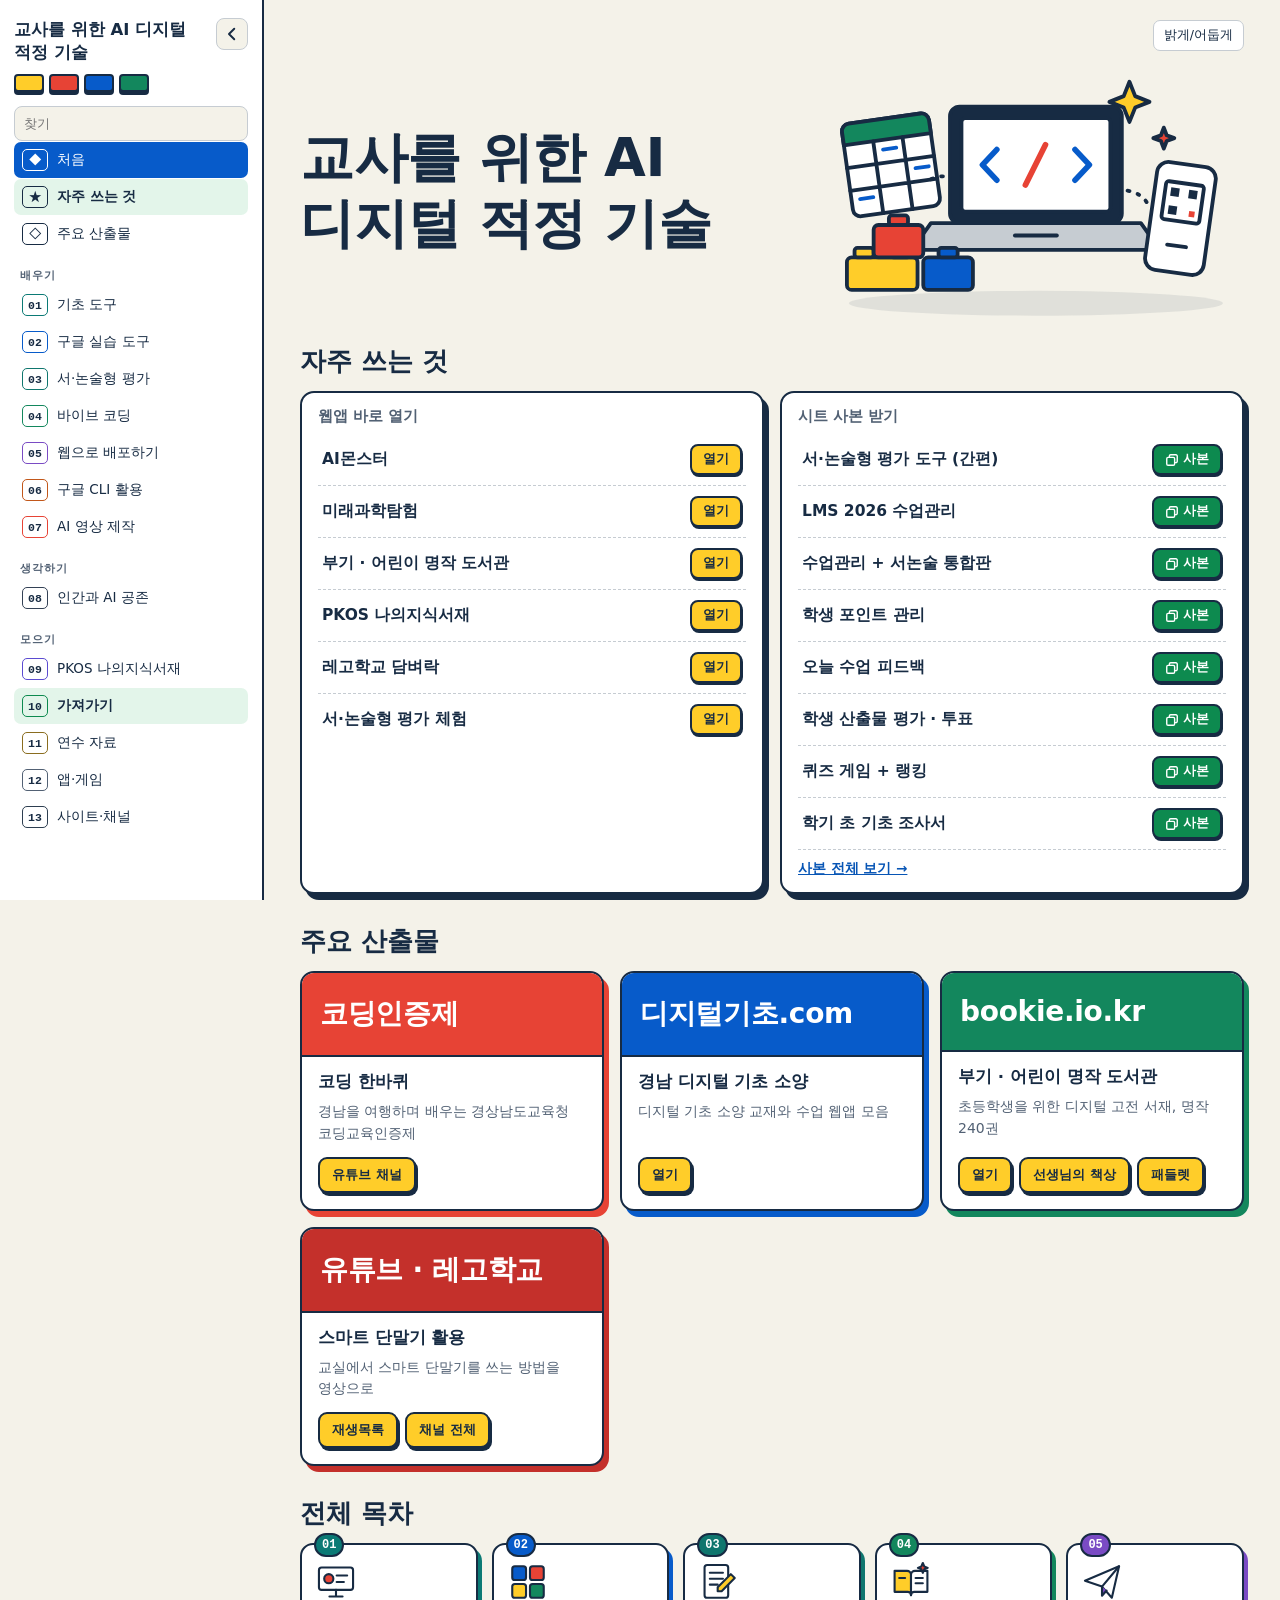
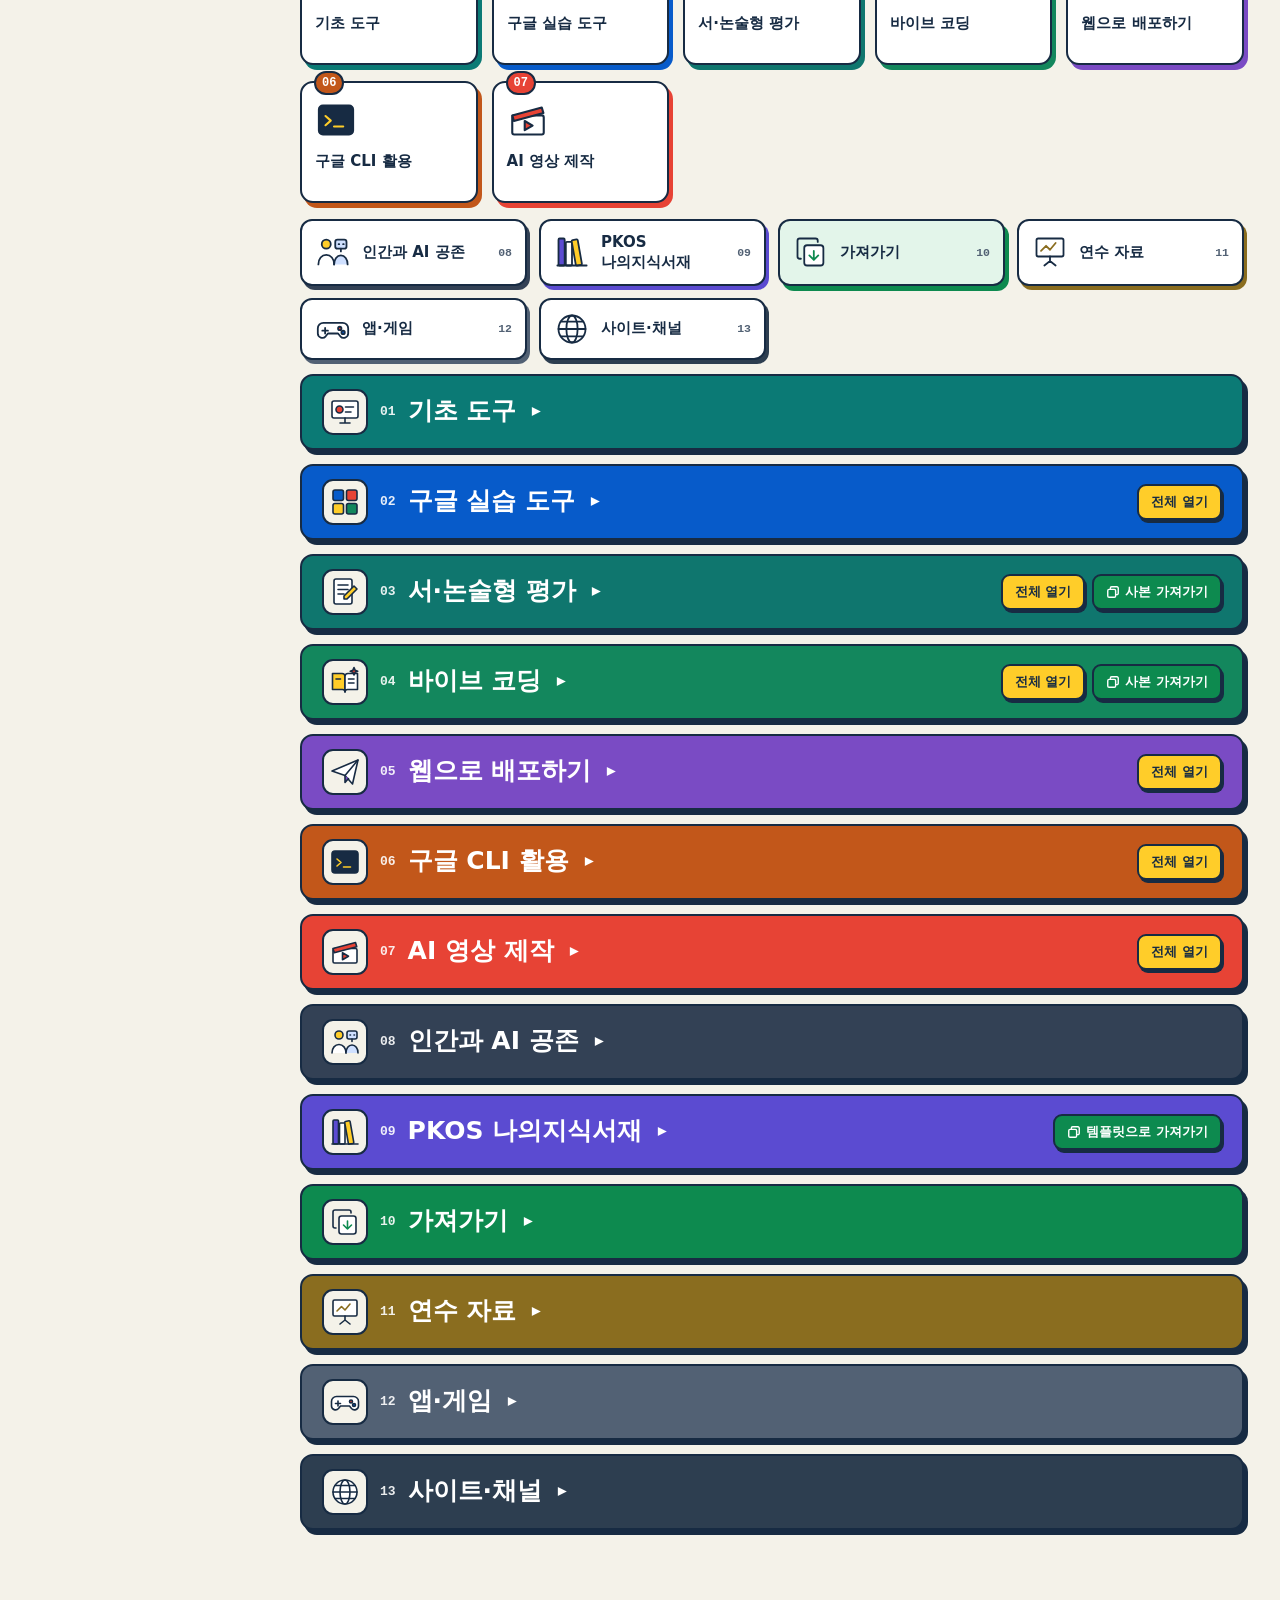
==== commit 3f0dbddd: "자주 쓰는 것만 맨 위에, 나머지 칸은 접어 두기 Co-Authored-By: Claude Opus 5.5 <noreply@anthropic.com>" ====
--- a/index.html
+++ b/index.html
@@ -52,6 +52,24 @@
 .morecard.hl{background:var(--takebg);box-shadow:4px 5px 0 var(--take)}
 .block{margin:34px 0 0;scroll-margin-top:16px}
 .spot{margin:30px 0 0;scroll-margin-top:16px}
+.core{margin:8px 0 0;scroll-margin-top:16px}
+.coregrid{display:grid;grid-template-columns:repeat(2,minmax(0,1fr));gap:16px}
+.corecol{border:2px solid var(--ink);border-radius:14px;background:var(--card);padding:14px 16px;box-shadow:5px 6px 0 var(--ink)}
+.corecol h3{margin:0 0 8px;font-size:15px;color:var(--muted)}
+.corerow{display:flex;align-items:center;gap:10px;padding:10px 4px;border-bottom:1px dashed var(--line);color:var(--ink);text-decoration:none;font-size:15.5px;font-weight:700}
+.corerow:last-of-type{border-bottom:0}
+.corerow span{flex:1;word-break:keep-all}
+.corerow em{font-style:normal;display:inline-flex;align-items:center;gap:4px;padding:5px 11px;border:2px solid var(--ink);border-radius:8px;background:var(--yellow);color:#172b43;font-size:12.5px;box-shadow:1px 2px 0 var(--ink)}
+.corerow.take em{background:var(--take);color:#fff}
+.corerow:hover span{text-decoration:underline}
+.coremore{display:inline-block;margin-top:10px;font-size:13.5px;font-weight:700}
+.block .htitle{background:none;border:0;padding:0;color:inherit;text-align:left;cursor:pointer;font:inherit}
+.chev{font-size:18px;transition:transform .2s;margin-left:2px}
+.block.shut .chev{transform:rotate(-90deg)}
+.block.shut .wrap{display:none}
+.block.shut .bhead{border-radius:13px;border-bottom:2px solid var(--ink);box-shadow:4px 5px 0 var(--ink)}
+.block{margin-top:14px}
+@media (max-width:760px){.coregrid{grid-template-columns:1fr}}
 .roles{display:grid;grid-template-columns:repeat(3,minmax(0,1fr));gap:10px;margin:0 0 18px}
 .role{display:flex;flex-direction:column;gap:2px;padding:12px 14px;border:2px solid var(--ink);border-radius:11px;background:var(--paper);border-top:8px solid var(--c)}
 .role b{font-size:15.5px}.role i{font-style:normal;font-weight:800;color:var(--c);font-size:14px}.role small{color:var(--muted);font-size:12.5px;line-height:1.45;word-break:keep-all}
@@ -134,7 +152,8 @@
   <div class="results" id="results"></div>
   <nav class="nav" id="nav">
 <a href="#top"><span class="nn">◆</span>처음</a>
-<a href="#made"><span class="nn">★</span>주요 산출물</a>
+<a href="#core" class="hl"><span class="nn">★</span>자주 쓰는 것</a>
+<a href="#made"><span class="nn">◇</span>주요 산출물</a>
 <div class="navgroup">배우기</div>
 <a href="#tools" style="--c:#0b7a75"><span class="nn">01</span>기초 도구</a>
 <a href="#google" style="--c:#075bca"><span class="nn">02</span>구글 실습 도구</a>
@@ -191,24 +210,26 @@
 <rect x="52" y="176" width="52" height="34" rx="5" fill="#e74335"/>
 <rect x="68" y="166" width="20" height="10" rx="3" fill="#e74335"/>
 </g>
-</svg></header><div class="road"><a class="stepcard" href="#tools" style="--c:#0b7a75"><span class="num">01</span><svg viewBox="0 0 64 64" class="ic" aria-hidden="true"><g fill="none" stroke="currentColor" stroke-width="3.2" stroke-linejoin="round" stroke-linecap="round"><rect x="6" y="10" width="52" height="34" rx="4" fill="#fff"/><path d="M22 54h20M32 44v10"/><circle cx="21" cy="27" r="7" fill="#e74335"/><path d="M33 22h16M33 32h11"/></g></svg><i>기초 도구</i></a><a class="stepcard" href="#google" style="--c:#075bca"><span class="num">02</span><svg viewBox="0 0 64 64" class="ic" aria-hidden="true"><g fill="none" stroke="currentColor" stroke-width="3.2" stroke-linejoin="round" stroke-linecap="round"><rect x="8" y="8" width="21" height="21" rx="4" fill="#075bca"/><rect x="35" y="8" width="21" height="21" rx="4" fill="#e74335"/><rect x="8" y="35" width="21" height="21" rx="4" fill="#ffcd29"/><rect x="35" y="35" width="21" height="21" rx="4" fill="#13875d"/></g></svg><i>구글 실습 도구</i></a><a class="stepcard" href="#essay" style="--c:#0f766e"><span class="num">03</span><svg viewBox="0 0 64 64" class="ic" aria-hidden="true"><g fill="none" stroke="currentColor" stroke-width="3.2" stroke-linejoin="round" stroke-linecap="round"><rect x="10" y="6" width="36" height="50" rx="4" fill="#fff"/><path d="M18 18h20M18 27h20M18 36h12"/><path d="M50 20l6 6-20 20h-6v-6z" fill="#ffcd29"/></g></svg><i>서·논술형 평가</i></a><a class="stepcard" href="#vibe" style="--c:#13875d"><span class="num">04</span><svg viewBox="0 0 64 64" class="ic" aria-hidden="true"><g fill="none" stroke="currentColor" stroke-width="3.2" stroke-linejoin="round" stroke-linecap="round"><path d="M7 15h19a6 6 0 0 1 6 6v31a5 5 0 0 0-5-5H7z" fill="#ffcd29"/><path d="M57 15H38a6 6 0 0 0-6 6v31a5 5 0 0 1 5-5h20z" fill="#fff"/><path d="M39 26h11M39 34h11M14 26h9"/><path d="M50 3l2.2 5.3 5.3 2.2-5.3 2.2L50 18l-2.2-5.3-5.3-2.2 5.3-2.2z" fill="#e74335"/></g></svg><i>바이브 코딩</i></a><a class="stepcard" href="#deploy" style="--c:#7a4bc4"><span class="num">05</span><svg viewBox="0 0 64 64" class="ic" aria-hidden="true"><g fill="none" stroke="currentColor" stroke-width="3.2" stroke-linejoin="round" stroke-linecap="round"><path d="M6 30L58 8 47 56 32 39z" fill="#fff"/><path d="M32 39L58 8"/><path d="M32 39v14l7-8" fill="#7a4bc4"/></g></svg><i>웹으로 배포하기</i></a><a class="stepcard" href="#cli" style="--c:#c2571a"><span class="num">06</span><svg viewBox="0 0 64 64" class="ic" aria-hidden="true"><g fill="none" stroke="currentColor" stroke-width="3.2" stroke-linejoin="round" stroke-linecap="round"><rect x="6" y="10" width="52" height="44" rx="6" fill="#172b43"/><path d="M16 26l8 7-8 7M29 42h14" stroke="#ffcd29"/></g></svg><i>구글 CLI 활용</i></a><a class="stepcard" href="#video" style="--c:#e74335"><span class="num">07</span><svg viewBox="0 0 64 64" class="ic" aria-hidden="true"><g fill="none" stroke="currentColor" stroke-width="3.2" stroke-linejoin="round" stroke-linecap="round"><rect x="8" y="25" width="48" height="29" rx="3" fill="#fff"/><path d="M8 25l45-12 2.5 8.5L10.5 33.5z" fill="#e74335"/><path d="M27 33.5v14l12-7z" fill="#e74335"/></g></svg><i>AI 영상 제작</i></a></div><div class="moregrid"><a class="morecard" href="#coexist" style="--c:#334155"><svg viewBox="0 0 64 64" class="ic" aria-hidden="true"><g fill="none" stroke="currentColor" stroke-width="3.2" stroke-linejoin="round" stroke-linecap="round"><circle cx="20" cy="18" r="8" fill="#ffcd29"/><path d="M6 54c0-10 6-17 14-17s14 7 14 17" fill="#fff"/><rect x="36" y="10" width="20" height="16" rx="4" fill="#cfe0ff"/><path d="M42 18h1M50 18h1M46 26v5"/><path d="M34 54c0-9 5-16 12-16s12 7 12 16" fill="#cfe0ff"/></g></svg><i>인간과 AI 공존</i><span class="nn">08</span></a><a class="morecard" href="#pkos" style="--c:#5b4bd1"><svg viewBox="0 0 64 64" class="ic" aria-hidden="true"><g fill="none" stroke="currentColor" stroke-width="3.2" stroke-linejoin="round" stroke-linecap="round"><rect x="8" y="8" width="11" height="48" rx="2" fill="#5b4bd1"/><rect x="21" y="14" width="11" height="42" rx="2" fill="#fff"/><rect x="35" y="10" width="11" height="46" rx="2" fill="#ffcd29" transform="rotate(-10 40 33)"/><path d="M6 56h52"/></g></svg><i>PKOS 나의지식서재</i><span class="nn">09</span></a><a class="morecard hl" href="#take" style="--c:#0d8a4f"><svg viewBox="0 0 64 64" class="ic" aria-hidden="true"><g fill="none" stroke="currentColor" stroke-width="3.2" stroke-linejoin="round" stroke-linecap="round"><rect x="20" y="20" width="34" height="36" rx="5" fill="#fff"/><path d="M14 44H12a4 4 0 0 1-4-4V12a4 4 0 0 1 4-4h28a4 4 0 0 1 4 4v2"/><path d="M37 30v16M29 38l8 8 8-8" stroke="#0d8a4f"/></g></svg><i>가져가기</i><span class="nn">10</span></a><a class="morecard" href="#training" style="--c:#8a6d1f"><svg viewBox="0 0 64 64" class="ic" aria-hidden="true"><g fill="none" stroke="currentColor" stroke-width="3.2" stroke-linejoin="round" stroke-linecap="round"><rect x="8" y="8" width="48" height="32" rx="3" fill="#fff"/><path d="M16 30l9-9 7 7 10-12" stroke="#8a6d1f"/><path d="M32 40v8M22 56l10-8 10 8"/></g></svg><i>연수 자료</i><span class="nn">11</span></a><a class="morecard" href="#apps" style="--c:#526174"><svg viewBox="0 0 64 64" class="ic" aria-hidden="true"><g fill="none" stroke="currentColor" stroke-width="3.2" stroke-linejoin="round" stroke-linecap="round"><path d="M15 21h34a10 10 0 0 1 10 10v9a8 8 0 0 1-14 5l-4-5H23l-4 5a8 8 0 0 1-14-5v-9a10 10 0 0 1 10-10z" fill="#fff"/><path d="M18 30v10M13 35h10"/><circle cx="44" cy="31" r="3" fill="#e74335"/><circle cx="50" cy="38" r="3" fill="#075bca"/></g></svg><i>앱·게임</i><span class="nn">12</span></a><a class="morecard" href="#sites" style="--c:#2d3e50"><svg viewBox="0 0 64 64" class="ic" aria-hidden="true"><g fill="none" stroke="currentColor" stroke-width="3.2" stroke-linejoin="round" stroke-linecap="round"><circle cx="32" cy="32" r="24" fill="#fff"/><ellipse cx="32" cy="32" rx="10" ry="24"/><path d="M8 32h48M12 19h40M12 45h40"/></g></svg><i>사이트·채널</i><span class="nn">13</span></a></div>
+</svg></header>
+<section class="core" id="core"><h2 class="spoth">자주 쓰는 것</h2><div class="coregrid"><div class="corecol"><h3>웹앱 바로 열기</h3><a class="corerow" href="https://legoschool.github.io/aimon/" target="_blank" rel="noopener"><span>AI몬스터</span><em>열기</em></a><a class="corerow" href="https://science-world-2050.vercel.app" target="_blank" rel="noopener"><span>미래과학탐험</span><em>열기</em></a><a class="corerow" href="https://bookie.io.kr" target="_blank" rel="noopener"><span>부기 · 어린이 명작 도서관</span><em>열기</em></a><a class="corerow" href="https://legoschool.github.io/pkos-library/" target="_blank" rel="noopener"><span>PKOS 나의지식서재</span><em>열기</em></a><a class="corerow" href="https://legoschool-wall.legoschool.chatgpt.site" target="_blank" rel="noopener"><span>레고학교 담벼락</span><em>열기</em></a><a class="corerow" href="https://script.google.com/macros/s/AKfycbyDS6qCg_hk42mT-iFtffy5X7pTkLs7zCfsupxnAJS_Rwlbap0VxPbHIHhZa6im-7eY/exec" target="_blank" rel="noopener"><span>서·논술형 평가 체험</span><em>열기</em></a></div><div class="corecol"><h3>시트 사본 받기</h3><a class="corerow take" href="https://docs.google.com/spreadsheets/d/1_EjTb-b3UmY305V5OD-Os2y57ov8sltV3KrrLRs8Wss/copy" target="_blank" rel="noopener"><span>서·논술형 평가 도구 (간편)</span><em><svg viewBox="0 0 16 16" class="bi" aria-hidden="true"><path d="M5 5V3.5A1.5 1.5 0 0 1 6.5 2h6A1.5 1.5 0 0 1 14 3.5v6a1.5 1.5 0 0 1-1.5 1.5H11" fill="none" stroke="currentColor" stroke-width="1.6"/><rect x="2" y="5" width="9" height="9" rx="1.5" fill="none" stroke="currentColor" stroke-width="1.6"/></svg>사본</em></a><a class="corerow take" href="https://docs.google.com/spreadsheets/d/1Gt7D9dmMtUmz1b3-ojwlTvjtn7adQsqKeZiTI935img/copy" target="_blank" rel="noopener"><span>LMS 2026 수업관리</span><em><svg viewBox="0 0 16 16" class="bi" aria-hidden="true"><path d="M5 5V3.5A1.5 1.5 0 0 1 6.5 2h6A1.5 1.5 0 0 1 14 3.5v6a1.5 1.5 0 0 1-1.5 1.5H11" fill="none" stroke="currentColor" stroke-width="1.6"/><rect x="2" y="5" width="9" height="9" rx="1.5" fill="none" stroke="currentColor" stroke-width="1.6"/></svg>사본</em></a><a class="corerow take" href="https://docs.google.com/spreadsheets/d/1W2MKZO4dGjUAHHg7zMvms4NxPc3yGnXAUZ6OMNBuRg4/copy" target="_blank" rel="noopener"><span>수업관리 + 서논술 통합판</span><em><svg viewBox="0 0 16 16" class="bi" aria-hidden="true"><path d="M5 5V3.5A1.5 1.5 0 0 1 6.5 2h6A1.5 1.5 0 0 1 14 3.5v6a1.5 1.5 0 0 1-1.5 1.5H11" fill="none" stroke="currentColor" stroke-width="1.6"/><rect x="2" y="5" width="9" height="9" rx="1.5" fill="none" stroke="currentColor" stroke-width="1.6"/></svg>사본</em></a><a class="corerow take" href="https://docs.google.com/spreadsheets/d/1gdq288rqm2FiSADDFgxgfFYKftQO_BM8x5cdJf80AKQ/copy" target="_blank" rel="noopener"><span>학생 포인트 관리</span><em><svg viewBox="0 0 16 16" class="bi" aria-hidden="true"><path d="M5 5V3.5A1.5 1.5 0 0 1 6.5 2h6A1.5 1.5 0 0 1 14 3.5v6a1.5 1.5 0 0 1-1.5 1.5H11" fill="none" stroke="currentColor" stroke-width="1.6"/><rect x="2" y="5" width="9" height="9" rx="1.5" fill="none" stroke="currentColor" stroke-width="1.6"/></svg>사본</em></a><a class="corerow take" href="https://docs.google.com/spreadsheets/d/10bAhhOwR4hQQVkCwonwR5ixQJ764C4Mio4S6JDZV0k4/copy" target="_blank" rel="noopener"><span>오늘 수업 피드백</span><em><svg viewBox="0 0 16 16" class="bi" aria-hidden="true"><path d="M5 5V3.5A1.5 1.5 0 0 1 6.5 2h6A1.5 1.5 0 0 1 14 3.5v6a1.5 1.5 0 0 1-1.5 1.5H11" fill="none" stroke="currentColor" stroke-width="1.6"/><rect x="2" y="5" width="9" height="9" rx="1.5" fill="none" stroke="currentColor" stroke-width="1.6"/></svg>사본</em></a><a class="corerow take" href="https://docs.google.com/spreadsheets/d/1L0E47wBBBs3RCMnTFYHdCC3y4DLeEyCOAgNVFZ2Lu4I/copy" target="_blank" rel="noopener"><span>학생 산출물 평가 · 투표</span><em><svg viewBox="0 0 16 16" class="bi" aria-hidden="true"><path d="M5 5V3.5A1.5 1.5 0 0 1 6.5 2h6A1.5 1.5 0 0 1 14 3.5v6a1.5 1.5 0 0 1-1.5 1.5H11" fill="none" stroke="currentColor" stroke-width="1.6"/><rect x="2" y="5" width="9" height="9" rx="1.5" fill="none" stroke="currentColor" stroke-width="1.6"/></svg>사본</em></a><a class="corerow take" href="https://docs.google.com/spreadsheets/d/1HTyI95JaPuerGRarWx5MjXP-dAGFAQ9850TC1kBOJzg/copy" target="_blank" rel="noopener"><span>퀴즈 게임 + 랭킹</span><em><svg viewBox="0 0 16 16" class="bi" aria-hidden="true"><path d="M5 5V3.5A1.5 1.5 0 0 1 6.5 2h6A1.5 1.5 0 0 1 14 3.5v6a1.5 1.5 0 0 1-1.5 1.5H11" fill="none" stroke="currentColor" stroke-width="1.6"/><rect x="2" y="5" width="9" height="9" rx="1.5" fill="none" stroke="currentColor" stroke-width="1.6"/></svg>사본</em></a><a class="corerow take" href="https://docs.google.com/spreadsheets/d/1nSZ4Y7QZdlk-CPYB8L-8n4OM8RqzoF3GAPdCzkVlK9c/copy" target="_blank" rel="noopener"><span>학기 초 기초 조사서</span><em><svg viewBox="0 0 16 16" class="bi" aria-hidden="true"><path d="M5 5V3.5A1.5 1.5 0 0 1 6.5 2h6A1.5 1.5 0 0 1 14 3.5v6a1.5 1.5 0 0 1-1.5 1.5H11" fill="none" stroke="currentColor" stroke-width="1.6"/><rect x="2" y="5" width="9" height="9" rx="1.5" fill="none" stroke="currentColor" stroke-width="1.6"/></svg>사본</em></a><a class="coremore" href="#take">사본 전체 보기 →</a></div></div></section>
 <section class="spot" id="made"><h2 class="spoth">주요 산출물</h2><div class="spotgrid"><div class="spotcard" style="--c:#e74335"><div class="spottop"><b>코딩인증제</b></div><div class="spotbody"><h4>코딩 한바퀴</h4><p>경남을 여행하며 배우는 경상남도교육청 코딩교육인증제</p><div class="btns"><a class="btn" href="https://www.youtube.com/@gneicoding" target="_blank" rel="noopener">유튜브 채널</a></div></div></div><div class="spotcard" style="--c:#075bca"><div class="spottop"><b>디지털기초.com</b></div><div class="spotbody"><h4>경남 디지털 기초 소양</h4><p>디지털 기초 소양 교재와 수업 웹앱 모음</p><div class="btns"><a class="btn" href="http://디지털기초.com" target="_blank" rel="noopener">열기</a></div></div></div><div class="spotcard" style="--c:#13875d"><div class="spottop"><b>bookie.io.kr</b></div><div class="spotbody"><h4>부기 · 어린이 명작 도서관</h4><p>초등학생을 위한 디지털 고전 서재, 명작 240권</p><div class="btns"><a class="btn" href="https://bookie.io.kr" target="_blank" rel="noopener">열기</a><a class="btn" href="https://legoschool.github.io/bookie/" target="_blank" rel="noopener">선생님의 책상</a><a class="btn" href="https://padlet.com/schoolemotion20/bookie-e90mhhbirizaxba6" target="_blank" rel="noopener">패들렛</a></div></div></div><div class="spotcard" style="--c:#c4302b"><div class="spottop"><b>유튜브 · 레고학교</b></div><div class="spotbody"><h4>스마트 단말기 활용</h4><p>교실에서 스마트 단말기를 쓰는 방법을 영상으로</p><div class="btns"><a class="btn" href="https://www.youtube.com/playlist?list=PLHGbejN2Dd-CZeOzWDBZkreyVVpuRpC7G" target="_blank" rel="noopener">재생목록</a><a class="btn" href="https://www.youtube.com/@legoschool6076" target="_blank" rel="noopener">채널 전체</a></div></div></div></div></section>
-<section class="block" id="tools" style="--c:#0b7a75"><div class="bhead"><div class="htitle"><span class="hicon"><svg viewBox="0 0 64 64" class="ic" aria-hidden="true"><g fill="none" stroke="currentColor" stroke-width="3.2" stroke-linejoin="round" stroke-linecap="round"><rect x="6" y="10" width="52" height="34" rx="4" fill="#fff"/><path d="M22 54h20M32 44v10"/><circle cx="21" cy="27" r="7" fill="#e74335"/><path d="M33 22h16M33 32h11"/></g></svg></span><span class="hnum">01</span><h2>기초 도구</h2></div></div><div class="wrap"><div class="roles"><div class="role" style="--c:#e74335"><b>구글 크롬</b><i>찾고 만들기</i><small>구글 도구가 가장 잘 돌아가는 브라우저</small></div><div class="role" style="--c:#075bca"><b>데스크톱용 드라이브</b><i>저장하기</i><small>구글 드라이브를 내 PC의 G: 드라이브로</small></div><div class="role" style="--c:#13875d"><b>에브리씽</b><i>다시 찾기</i><small>파일 이름 몇 글자로 컴퓨터 전체 검색</small></div></div><div class="grp"><h3>따라 하기</h3><div class="stepboxes"><a class="stepbox" href="자료/따라하기.html#chrome" target="_blank" rel="noopener"><img src="자료/자료실/02_웹교안/적정기술_이미지/그린화면/os01_설정_시스템정보.png" alt="" loading="lazy"><span class="sbtext"><b>단계별로 따라 하기</b><i>크롬 설치와 기초 설정</i></span><span class="play" aria-hidden="true">▶</span></a><a class="stepbox" href="자료/따라하기.html#profile" target="_blank" rel="noopener"><img src="자료/자료실/02_웹교안/적정기술_이미지/그린화면/os04_크롬_프로필.png" alt="" loading="lazy"><span class="sbtext"><b>단계별로 따라 하기</b><i>크롬 프로필로 학교·개인 계정 나누기</i></span><span class="play" aria-hidden="true">▶</span></a><a class="stepbox" href="자료/따라하기.html#drive" target="_blank" rel="noopener"><img src="자료/자료실/02_웹교안/적정기술_이미지/02_드라이브_다운로드_번호.png" alt="" loading="lazy"><span class="sbtext"><b>단계별로 따라 하기</b><i>데스크톱용 구글 드라이브 설치와 동기화</i></span><span class="play" aria-hidden="true">▶</span></a><a class="stepbox" href="자료/따라하기.html#everything" target="_blank" rel="noopener"><img src="자료/자료실/02_웹교안/적정기술_이미지/03_에브리씽_다운로드_번호.png" alt="" loading="lazy"><span class="sbtext"><b>단계별로 따라 하기</b><i>에브리씽 설치 · 폴더 추가 · .lnk 제외</i></span><span class="play" aria-hidden="true">▶</span></a></div></div></div></section>
-<section class="block" id="google" style="--c:#075bca"><div class="bhead"><div class="htitle"><span class="hicon"><svg viewBox="0 0 64 64" class="ic" aria-hidden="true"><g fill="none" stroke="currentColor" stroke-width="3.2" stroke-linejoin="round" stroke-linecap="round"><rect x="8" y="8" width="21" height="21" rx="4" fill="#075bca"/><rect x="35" y="8" width="21" height="21" rx="4" fill="#e74335"/><rect x="8" y="35" width="21" height="21" rx="4" fill="#ffcd29"/><rect x="35" y="35" width="21" height="21" rx="4" fill="#13875d"/></g></svg></span><span class="hnum">02</span><h2>구글 실습 도구</h2></div><div class="btns"><a class="btn" href="자료/구글실습_AI디지털평가.html" target="_blank" rel="noopener">전체 열기</a></div></div><div class="wrap"><div class="grp"><h3>알아보기</h3><div class="chips"><a class="chip" href="자료/구글실습_AI디지털평가.html#start" target="_blank" rel="noopener"><b>01</b><span>연수 준비</span></a><a class="chip" href="자료/구글실습_AI디지털평가.html#c01" target="_blank" rel="noopener"><b>02</b><span>AIDT와 에듀테크</span></a><a class="chip" href="자료/구글실습_AI디지털평가.html#c02" target="_blank" rel="noopener"><b>03</b><span>생성형 AI와 바이브 코딩</span></a><a class="chip" href="자료/구글실습_AI디지털평가.html#c03" target="_blank" rel="noopener"><b>04</b><span>AI 활용 에듀테크 다섯 가지</span></a><a class="chip" href="자료/구글실습_AI디지털평가.html#c04" target="_blank" rel="noopener"><b>05</b><span>무료 구글 도구를 쓰는 까닭</span></a><a class="chip" href="자료/구글실습_AI디지털평가.html#c05" target="_blank" rel="noopener"><b>06</b><span>프롬프트 엔지니어링</span></a><a class="chip" href="자료/구글실습_AI디지털평가.html#c06" target="_blank" rel="noopener"><b>07</b><span>바이브 코딩 AI 도구</span></a><a class="chip" href="자료/구글실습_AI디지털평가.html#c07" target="_blank" rel="noopener"><b>08</b><span>프론트엔드만으로 만드는 웹앱</span></a><a class="chip" href="자료/구글실습_AI디지털평가.html#c08" target="_blank" rel="noopener"><b>09</b><span>프론트엔드와 백엔드, 시트</span></a><a class="chip" href="자료/구글실습_AI디지털평가.html#c09" target="_blank" rel="noopener"><b>10</b><span>생성형 AI API와 API 키 지키기</span></a></div></div><div class="grp"><h3>따라 하기</h3><div class="stepboxes"><a class="stepbox" href="자료/따라하기.html#webapp" target="_blank" rel="noopener"><img src="자료/자료실/02_웹교안/적정기술_이미지/앱스크립트/a030_새_스프레드시트.jpg" alt="" loading="lazy"><span class="sbtext"><b>단계별로 따라 하기</b><i>구글 시트로 웹앱 만들어 배포하기</i></span><span class="play" aria-hidden="true">▶</span></a><a class="stepbox" href="자료/따라하기.html#apikey" target="_blank" rel="noopener"><img src="자료/자료실/02_웹교안/적정기술_이미지/앱스크립트/b057_AI스튜디오.jpg" alt="" loading="lazy"><span class="sbtext"><b>단계별로 따라 하기</b><i>AI 스튜디오에서 API 키 받아 연결하기</i></span><span class="play" aria-hidden="true">▶</span></a></div><div class="chips flow"><a class="chip" href="자료/구글실습_AI디지털평가.html#c10" target="_blank" rel="noopener"><b>11</b><span>웹앱 배포 따라 하기</span></a></div></div></div></section>
-<section class="block" id="essay" style="--c:#0f766e"><div class="bhead"><div class="htitle"><span class="hicon"><svg viewBox="0 0 64 64" class="ic" aria-hidden="true"><g fill="none" stroke="currentColor" stroke-width="3.2" stroke-linejoin="round" stroke-linecap="round"><rect x="10" y="6" width="36" height="50" rx="4" fill="#fff"/><path d="M18 18h20M18 27h20M18 36h12"/><path d="M50 20l6 6-20 20h-6v-6z" fill="#ffcd29"/></g></svg></span><span class="hnum">03</span><h2>서·논술형 평가</h2></div><div class="btns"><a class="btn" href="자료/구글실습_AI디지털평가.html" target="_blank" rel="noopener">전체 열기</a><a class="btn take" href="#take-code"><svg viewBox="0 0 16 16" class="bi" aria-hidden="true"><path d="M5 5V3.5A1.5 1.5 0 0 1 6.5 2h6A1.5 1.5 0 0 1 14 3.5v6a1.5 1.5 0 0 1-1.5 1.5H11" fill="none" stroke="currentColor" stroke-width="1.6"/><rect x="2" y="5" width="9" height="9" rx="1.5" fill="none" stroke="currentColor" stroke-width="1.6"/></svg>사본 가져가기</a></div></div><div class="wrap"><div class="grp"><h3>따라 하기</h3><div class="stepboxes"><a class="stepbox" href="자료/따라하기.html#essay" target="_blank" rel="noopener"><img src="자료/자료실/02_웹교안/적정기술_앱코드/_가이드북/그림/s04_홈.webp" alt="" loading="lazy"><span class="sbtext"><b>단계별로 따라 하기</b><i>서·논술형 평가 앱 가~바 화면</i></span><span class="play" aria-hidden="true">▶</span></a></div><div class="chips flow"><a class="chip" href="자료/구글실습_AI디지털평가.html#c11" target="_blank" rel="noopener"><b>01</b><span>가 · 글 모으기</span></a><a class="chip" href="자료/구글실습_AI디지털평가.html#c12" target="_blank" rel="noopener"><b>02</b><span>나 · 글과 사진, 파일 저장</span></a><a class="chip" href="자료/구글실습_AI디지털평가.html#c13" target="_blank" rel="noopener"><b>03</b><span>다 · 사진 속 글자 읽기</span></a><a class="chip" href="자료/구글실습_AI디지털평가.html#c14" target="_blank" rel="noopener"><b>04</b><span>라 · 화면 손글씨 읽기</span></a><a class="chip" href="자료/구글실습_AI디지털평가.html#c15" target="_blank" rel="noopener"><b>05</b><span>마 · 녹음하며 받아쓰기</span></a><a class="chip" href="자료/구글실습_AI디지털평가.html#c16" target="_blank" rel="noopener"><b>06</b><span>바 · 녹음 파일 나중에 받아쓰기</span></a><a class="chip" href="자료/구글실습_AI디지털평가.html#c17" target="_blank" rel="noopener"><b>07</b><span>사 · 풀버전 수업관리시스템</span></a></div></div><div class="grp"><h3>더 보기</h3><div class="chips"><a class="chip" href="자료/구글실습_AI디지털평가.html#c18" target="_blank" rel="noopener"><b>08</b><span>도구 모아 두기와 활용 사례</span></a><a class="chip" href="자료/구글실습_AI디지털평가.html#c19" target="_blank" rel="noopener"><b>09</b><span>수업에 들이기 전 점검</span></a><a class="chip" href="자료/구글실습_AI디지털평가.html#c20" target="_blank" rel="noopener"><b>10</b><span>자료실과 추가 확인</span></a></div></div></div></section>
-<section class="block" id="vibe" style="--c:#13875d"><div class="bhead"><div class="htitle"><span class="hicon"><svg viewBox="0 0 64 64" class="ic" aria-hidden="true"><g fill="none" stroke="currentColor" stroke-width="3.2" stroke-linejoin="round" stroke-linecap="round"><path d="M7 15h19a6 6 0 0 1 6 6v31a5 5 0 0 0-5-5H7z" fill="#ffcd29"/><path d="M57 15H38a6 6 0 0 0-6 6v31a5 5 0 0 1 5-5h20z" fill="#fff"/><path d="M39 26h11M39 34h11M14 26h9"/><path d="M50 3l2.2 5.3 5.3 2.2-5.3 2.2L50 18l-2.2-5.3-5.3-2.2 5.3-2.2z" fill="#e74335"/></g></svg></span><span class="hnum">04</span><h2>바이브 코딩</h2></div><div class="btns"><a class="btn" href="자료/바이브코딩_자습서.html" target="_blank" rel="noopener">전체 열기</a><a class="btn take" href="#take-sheet"><svg viewBox="0 0 16 16" class="bi" aria-hidden="true"><path d="M5 5V3.5A1.5 1.5 0 0 1 6.5 2h6A1.5 1.5 0 0 1 14 3.5v6a1.5 1.5 0 0 1-1.5 1.5H11" fill="none" stroke="currentColor" stroke-width="1.6"/><rect x="2" y="5" width="9" height="9" rx="1.5" fill="none" stroke="currentColor" stroke-width="1.6"/></svg>사본 가져가기</a></div></div><div class="wrap"><div class="grp"><h3>알아보기</h3><div class="chips"><a class="chip" href="자료/바이브코딩_자습서.html#p0" target="_blank" rel="noopener"><b>01</b><span>연수 안내</span></a><a class="chip" href="자료/바이브코딩_자습서.html#p1" target="_blank" rel="noopener"><b>02</b><span>바이브 코딩이란</span></a><a class="chip" href="자료/바이브코딩_자습서.html#p2" target="_blank" rel="noopener"><b>03</b><span>왜 배워야 하는가</span></a><a class="chip" href="자료/바이브코딩_자습서.html#p3" target="_blank" rel="noopener"><b>04</b><span>AI 수업 설계와 학생 활용</span></a><a class="chip" href="자료/바이브코딩_자습서.html#p4" target="_blank" rel="noopener"><b>05</b><span>에듀테크에서 바이브 코딩까지</span></a><a class="chip" href="자료/바이브코딩_자습서.html#p5" target="_blank" rel="noopener"><b>06</b><span>에듀테크 도구</span></a><a class="chip" href="자료/바이브코딩_자습서.html#p6" target="_blank" rel="noopener"><b>07</b><span>생성형 AI · 바이브 코딩 도구</span></a></div></div><div class="grp"><h3>따라 하기</h3><div class="chips flow"><a class="chip" href="자료/바이브코딩_자습서.html#p7" target="_blank" rel="noopener"><b>08</b><span>프롬프트 작성</span></a><a class="chip" href="자료/바이브코딩_자습서.html#p8" target="_blank" rel="noopener"><b>09</b><span>캔버스 화면 앱 만들기</span></a><a class="chip" href="자료/바이브코딩_자습서.html#p9" target="_blank" rel="noopener"><b>10</b><span>관찰 기록장 웹앱 만들기</span></a><a class="chip" href="자료/바이브코딩_자습서.html#p10" target="_blank" rel="noopener"><b>11</b><span>사진 드라이브 연동</span></a><a class="chip" href="자료/바이브코딩_자습서.html#p11" target="_blank" rel="noopener"><b>12</b><span>누적 기록 AI 분석</span></a><a class="chip" href="자료/바이브코딩_자습서.html#p12" target="_blank" rel="noopener"><b>13</b><span>AI 지원 대시보드</span></a><a class="chip" href="자료/바이브코딩_자습서.html#p13" target="_blank" rel="noopener"><b>14</b><span>공공 API 앱 만들기</span></a><a class="chip" href="자료/바이브코딩_자습서.html#p14" target="_blank" rel="noopener"><b>15</b><span>단계별 평가 도구</span></a><a class="chip" href="자료/바이브코딩_자습서.html#p15" target="_blank" rel="noopener"><b>16</b><span>게임 · 대형 앱 배포</span></a><a class="chip" href="자료/바이브코딩_자습서.html#p16" target="_blank" rel="noopener"><b>17</b><span>배포와 공유</span></a><a class="chip" href="자료/바이브코딩_자습서.html#p17" target="_blank" rel="noopener"><b>18</b><span>안전과 보안</span></a><a class="chip" href="자료/바이브코딩_자습서.html#p18" target="_blank" rel="noopener"><b>19</b><span>오류 해결</span></a></div></div><div class="grp"><h3>더 보기</h3><div class="chips"><a class="chip" href="자료/바이브코딩_자습서.html#p19" target="_blank" rel="noopener"><b>20</b><span>화면 앱 예제</span></a><a class="chip" href="자료/바이브코딩_자습서.html#p20" target="_blank" rel="noopener"><b>21</b><span>학급경영 앱</span></a><a class="chip" href="자료/바이브코딩_자습서.html#p21" target="_blank" rel="noopener"><b>22</b><span>수업 · 평가 앱</span></a><a class="chip" href="자료/바이브코딩_자습서.html#p22" target="_blank" rel="noopener"><b>23</b><span>AI 활용 앱</span></a><a class="chip" href="자료/바이브코딩_자습서.html#p23" target="_blank" rel="noopener"><b>24</b><span>업무 · 연수 운영 앱</span></a><a class="chip" href="자료/바이브코딩_자습서.html#p24" target="_blank" rel="noopener"><b>25</b><span>게임 · 대형 앱</span></a><a class="chip" href="자료/바이브코딩_자습서.html#p25" target="_blank" rel="noopener"><b>26</b><span>패들렛과 연수 교안</span></a><a class="chip" href="자료/바이브코딩_자습서.html#p26" target="_blank" rel="noopener"><b>27</b><span>도서 · 연수 · 외부 자료</span></a><a class="chip" href="자료/바이브코딩_자습서.html#p29" target="_blank" rel="noopener"><b>28</b><span>내려받기 자료와 용어</span></a></div></div></div></section>
-<section class="block" id="deploy" style="--c:#7a4bc4"><div class="bhead"><div class="htitle"><span class="hicon"><svg viewBox="0 0 64 64" class="ic" aria-hidden="true"><g fill="none" stroke="currentColor" stroke-width="3.2" stroke-linejoin="round" stroke-linecap="round"><path d="M6 30L58 8 47 56 32 39z" fill="#fff"/><path d="M32 39L58 8"/><path d="M32 39v14l7-8" fill="#7a4bc4"/></g></svg></span><span class="hnum">05</span><h2>웹으로 배포하기</h2></div><div class="btns"><a class="btn" href="자료/배포상황_11가지.html" target="_blank" rel="noopener">전체 열기</a></div></div><div class="wrap"><div class="grp"><h3>알아보기</h3><div class="chips"><a class="chip" href="자료/배포상황_11가지.html#s00" target="_blank" rel="noopener"><b>01</b><span>전체 지도 보기</span></a><a class="chip" href="자료/배포상황_11가지.html#compare" target="_blank" rel="noopener"><b>02</b><span>배포 방법 한눈에 보기</span></a><a class="chip" href="자료/배포상황_11가지.html#ai" target="_blank" rel="noopener"><b>03</b><span>AI 모델과 데이터 두는 곳</span></a></div></div><div class="grp"><h3>따라 하기</h3><div class="chips flow"><a class="chip" href="자료/배포상황_11가지.html#s01" target="_blank" rel="noopener"><b>04</b><span>개발자 혼자 쓰기</span></a><a class="chip" href="자료/배포상황_11가지.html#s02" target="_blank" rel="noopener"><b>05</b><span>개발자 → 내부 서버</span></a><a class="chip" href="자료/배포상황_11가지.html#s03" target="_blank" rel="noopener"><b>06</b><span>유선 → 개발자 PC</span></a><a class="chip" href="자료/배포상황_11가지.html#s04" target="_blank" rel="noopener"><b>07</b><span>유선 → 내부 서버</span></a><a class="chip" href="자료/배포상황_11가지.html#s05" target="_blank" rel="noopener"><b>08</b><span>무선 → 개발자 PC</span></a><a class="chip" href="자료/배포상황_11가지.html#s06" target="_blank" rel="noopener"><b>09</b><span>무선 → 내부 서버</span></a><a class="chip" href="자료/배포상황_11가지.html#s07" target="_blank" rel="noopener"><b>10</b><span>외부 → 개발자 PC</span></a><a class="chip" href="자료/배포상황_11가지.html#s08" target="_blank" rel="noopener"><b>11</b><span>외부 → 내부 서버</span></a><a class="chip" href="자료/배포상황_11가지.html#s09" target="_blank" rel="noopener"><b>12</b><span>외부 → 온라인 서버</span></a><a class="chip" href="자료/배포상황_11가지.html#s10" target="_blank" rel="noopener"><b>13</b><span>내부 → 온라인 서버</span></a><a class="chip" href="자료/배포상황_11가지.html#s11" target="_blank" rel="noopener"><b>14</b><span>에이전트로 배포</span></a></div></div></div></section>
-<section class="block" id="cli" style="--c:#c2571a"><div class="bhead"><div class="htitle"><span class="hicon"><svg viewBox="0 0 64 64" class="ic" aria-hidden="true"><g fill="none" stroke="currentColor" stroke-width="3.2" stroke-linejoin="round" stroke-linecap="round"><rect x="6" y="10" width="52" height="44" rx="6" fill="#172b43"/><path d="M16 26l8 7-8 7M29 42h14" stroke="#ffcd29"/></g></svg></span><span class="hnum">06</span><h2>구글 CLI 활용</h2></div><div class="btns"><a class="btn" href="자료/구글CLI_활용.html" target="_blank" rel="noopener">전체 열기</a></div></div><div class="wrap"><div class="grp"><h3>알아보기</h3><div class="chips"><a class="chip" href="자료/구글CLI_활용.html#s01" target="_blank" rel="noopener"><b>01</b><span>gws로 할 수 있는 일</span></a><a class="chip" href="자료/구글CLI_활용.html#s02" target="_blank" rel="noopener"><b>02</b><span>clasp와 gws 고르기</span></a></div></div><div class="grp"><h3>따라 하기</h3><div class="chips flow"><a class="chip" href="자료/구글CLI_활용.html#start" target="_blank" rel="noopener"><b>03</b><span>Node.js 설치</span></a><a class="chip" href="자료/구글CLI_활용.html#s03" target="_blank" rel="noopener"><b>04</b><span>계정과 Node.js 준비</span></a><a class="chip" href="자료/구글CLI_활용.html#s04" target="_blank" rel="noopener"><b>05</b><span>gws 설치와 버전 확인</span></a><a class="chip" href="자료/구글CLI_활용.html#s05" target="_blank" rel="noopener"><b>06</b><span>gcloud 설치</span></a><a class="chip" href="자료/구글CLI_활용.html#s06" target="_blank" rel="noopener"><b>07</b><span>계정 인증과 프로젝트 만들기</span></a><a class="chip" href="자료/구글CLI_활용.html#s07" target="_blank" rel="noopener"><b>08</b><span>쓸 API만 켜기</span></a><a class="chip" href="자료/구글CLI_활용.html#s08" target="_blank" rel="noopener"><b>09</b><span>OAuth 동의 화면 만들기</span></a><a class="chip" href="자료/구글CLI_활용.html#s09" target="_blank" rel="noopener"><b>10</b><span>Desktop app 클라이언트</span></a><a class="chip" href="자료/구글CLI_활용.html#s10" target="_blank" rel="noopener"><b>11</b><span>gws 로그인과 접근 범위</span></a><a class="chip" href="자료/구글CLI_활용.html#s11" target="_blank" rel="noopener"><b>12</b><span>연결 확인과 설문 응답 읽기</span></a><a class="chip" href="자료/구글CLI_활용.html#s12" target="_blank" rel="noopener"><b>13</b><span>Apps Script 코드 올리기</span></a><a class="chip" href="자료/구글CLI_활용.html#s13" target="_blank" rel="noopener"><b>14</b><span>AI에게 업무 맡기기</span></a></div></div><div class="grp"><h3>더 보기</h3><div class="chips"><a class="chip" href="자료/구글CLI_활용.html#s14" target="_blank" rel="noopener"><b>15</b><span>오류를 읽고 다시 연결하기</span></a><a class="chip" href="자료/구글CLI_활용.html#s15" target="_blank" rel="noopener"><b>16</b><span>gcloud 없이 설정하기</span></a></div></div></div></section>
-<section class="block" id="video" style="--c:#e74335"><div class="bhead"><div class="htitle"><span class="hicon"><svg viewBox="0 0 64 64" class="ic" aria-hidden="true"><g fill="none" stroke="currentColor" stroke-width="3.2" stroke-linejoin="round" stroke-linecap="round"><rect x="8" y="25" width="48" height="29" rx="3" fill="#fff"/><path d="M8 25l45-12 2.5 8.5L10.5 33.5z" fill="#e74335"/><path d="M27 33.5v14l12-7z" fill="#e74335"/></g></svg></span><span class="hnum">07</span><h2>AI 영상 제작</h2></div><div class="btns"><a class="btn" href="자료/영상제작/index.html" target="_blank" rel="noopener">전체 열기</a></div></div><div class="wrap"><div class="grp"><h3>알아보기</h3><div class="chips"><a class="chip" href="자료/영상제작/index.html#ai-cinema" target="_blank" rel="noopener"><b>01</b><span>AI로 만든 영화와 애니메이션</span></a><a class="chip" href="자료/영상제작/index.html#our-story" target="_blank" rel="noopener"><b>02</b><span>학생 영상 제작 사례</span></a><a class="chip" href="자료/영상제작/index.html#why-create" target="_blank" rel="noopener"><b>03</b><span>영상 제작의 효과</span></a><a class="chip" href="자료/영상제작/index.html#editing-basics" target="_blank" rel="noopener"><b>04</b><span>영상 편집 기초 용어</span></a><a class="chip" href="자료/영상제작/index.html#tool-map" target="_blank" rel="noopener"><b>05</b><span>제작 목적별 도구</span></a><a class="chip" href="자료/영상제작/index.html#history" target="_blank" rel="noopener"><b>06</b><span>생성형 AI 도구의 발전</span></a></div></div><div class="grp"><h3>따라 하기</h3><div class="chips flow"><a class="chip" href="자료/영상제작/index.html#start" target="_blank" rel="noopener"><b>07</b><span>영상 제작을 위한 컴퓨터 준비</span></a><a class="chip" href="자료/영상제작/index.html#language" target="_blank" rel="noopener"><b>08</b><span>프롬프트 작성과 수정</span></a><a class="chip" href="자료/영상제작/index.html#scenario" target="_blank" rel="noopener"><b>09</b><span>ChatGPT · Gemini 시나리오 작성</span></a><a class="chip" href="자료/영상제작/index.html#vrew-install" target="_blank" rel="noopener"><b>10</b><span>Vrew 내려받기와 설치</span></a><a class="chip" href="자료/영상제작/index.html#vrew-create" target="_blank" rel="noopener"><b>11</b><span>Vrew 대본으로 영상 만들기</span></a><a class="chip" href="자료/영상제작/index.html#vrew-edit" target="_blank" rel="noopener"><b>12</b><span>Vrew 편집과 내보내기</span></a><a class="chip" href="자료/영상제작/index.html#canva-verify" target="_blank" rel="noopener"><b>13</b><span>Canva 교사 인증과 작업 공간</span></a><a class="chip" href="자료/영상제작/index.html#canva-basics" target="_blank" rel="noopener"><b>14</b><span>Canva 기본 편집</span></a><a class="chip" href="자료/영상제작/index.html#canva-functions" target="_blank" rel="noopener"><b>15</b><span>Canva 기능 사전</span></a><a class="chip" href="자료/영상제작/index.html#canva-ai" target="_blank" rel="noopener"><b>16</b><span>Canva AI 이미지 편집</span></a><a class="chip" href="자료/영상제작/index.html#canva-video" target="_blank" rel="noopener"><b>17</b><span>Canva 30초 영상 만들기</span></a><a class="chip" href="자료/영상제작/index.html#canva-share" target="_blank" rel="noopener"><b>18</b><span>Canva 공유와 디자인 싱킹</span></a><a class="chip" href="자료/영상제작/index.html#flow" target="_blank" rel="noopener"><b>19</b><span>Google Flow 영상 생성</span></a><a class="chip" href="자료/영상제작/index.html#higgsfield" target="_blank" rel="noopener"><b>20</b><span>Higgsfield 모델과 영상 예시</span></a><a class="chip" href="자료/영상제작/index.html#capcut" target="_blank" rel="noopener"><b>21</b><span>CapCut 편집과 AI 기능</span></a><a class="chip" href="자료/영상제작/index.html#advanced" target="_blank" rel="noopener"><b>22</b><span>심화 제작 실습</span></a></div></div><div class="grp"><h3>더 보기</h3><div class="chips"><a class="chip" href="자료/영상제작/index.html#teaching" target="_blank" rel="noopener"><b>23</b><span>영상 제작 수업</span></a><a class="chip" href="자료/영상제작/index.html#examples" target="_blank" rel="noopener"><b>24</b><span>영상 예시와 자료실</span></a><a class="chip" href="자료/영상제작/index.html#plan" target="_blank" rel="noopener"><b>25</b><span>영상 제작 도구 모음</span></a><a class="chip" href="자료/영상제작/index.html#sources" target="_blank" rel="noopener"><b>26</b><span>도구별 도움말과 사용 안내</span></a></div></div></div></section>
-<section class="block" id="coexist" style="--c:#334155"><div class="bhead"><div class="htitle"><span class="hicon"><svg viewBox="0 0 64 64" class="ic" aria-hidden="true"><g fill="none" stroke="currentColor" stroke-width="3.2" stroke-linejoin="round" stroke-linecap="round"><circle cx="20" cy="18" r="8" fill="#ffcd29"/><path d="M6 54c0-10 6-17 14-17s14 7 14 17" fill="#fff"/><rect x="36" y="10" width="20" height="16" rx="4" fill="#cfe0ff"/><path d="M42 18h1M50 18h1M46 26v5"/><path d="M34 54c0-9 5-16 12-16s12 7 12 16" fill="#cfe0ff"/></g></svg></span><span class="hnum">08</span><h2>인간과 AI 공존</h2></div></div><div class="wrap"><div class="grp"><h3>AI 비서 · Project Astra</h3><div class="vgrid"><a class="vcard" href="https://www.youtube.com/watch?v=JcDBFAm9PPI" target="_blank" rel="noopener"><span class="thumb" style="background-image:url(https://i.ytimg.com/vi/JcDBFAm9PPI/hqdefault.jpg)"><span class="playb">▶</span></span><b>보고 듣고 대신 해 주는 AI 비서</b><small>Google</small></a><a class="vcard" href="https://www.youtube.com/watch?v=MQ4JfafE5Wo" target="_blank" rel="noopener"><span class="thumb" style="background-image:url(https://i.ytimg.com/vi/MQ4JfafE5Wo/hqdefault.jpg)"><span class="playb">▶</span></span><b>AI 튜터와 함께하는 배움</b><small>Google</small></a><a class="vcard" href="https://www.youtube.com/watch?v=nXVvvRhiGjI" target="_blank" rel="noopener"><span class="thumb" style="background-image:url(https://i.ytimg.com/vi/nXVvvRhiGjI/hqdefault.jpg)"><span class="playb">▶</span></span><b>AI 비서가 그리는 미래</b><small>Google</small></a></div></div><div class="grp"><h3>휴머노이드 로봇</h3><div class="vgrid"><a class="vcard" href="https://www.youtube.com/watch?v=dP_i7hRvGpE" target="_blank" rel="noopener"><span class="thumb" style="background-image:url(https://i.ytimg.com/vi/dP_i7hRvGpE/hqdefault.jpg)"><span class="playb">▶</span></span><b>Atlas를 만들고 고치는 과정</b><small>Boston Dynamics</small></a><a class="vcard" href="https://www.youtube.com/watch?v=ezPLXk78Cfk" target="_blank" rel="noopener"><span class="thumb" style="background-image:url(https://i.ytimg.com/vi/ezPLXk78Cfk/hqdefault.jpg)"><span class="playb">▶</span></span><b>월드컵 경기장에 선 Atlas</b><small>Boston Dynamics</small></a><a class="vcard" href="https://www.youtube.com/watch?v=tv90GFM9RAo" target="_blank" rel="noopener"><span class="thumb" style="background-image:url(https://i.ytimg.com/vi/tv90GFM9RAo/hqdefault.jpg)"><span class="playb">▶</span></span><b>자동차 공장에서 일하는 Figure 03</b><small>Figure</small></a><a class="vcard" href="https://www.youtube.com/watch?v=LTYMWadOW7c" target="_blank" rel="noopener"><span class="thumb" style="background-image:url(https://i.ytimg.com/vi/LTYMWadOW7c/hqdefault.jpg)"><span class="playb">▶</span></span><b>집안일을 돕는 NEO</b><small>1X</small></a><a class="vcard" href="https://www.youtube.com/watch?v=bYkyz9QwqCw" target="_blank" rel="noopener"><span class="thumb" style="background-image:url(https://i.ytimg.com/vi/bYkyz9QwqCw/hqdefault.jpg)"><span class="playb">▶</span></span><b>휴머노이드 실시간 대규모 시연</b><small>Unitree</small></a><a class="vcard" href="https://www.youtube.com/watch?v=DrNcXgoFv20" target="_blank" rel="noopener"><span class="thumb" style="background-image:url(https://i.ytimg.com/vi/DrNcXgoFv20/hqdefault.jpg)"><span class="playb">▶</span></span><b>스스로 길을 찾는 Optimus</b><small>Tesla</small></a></div></div><div class="grp"><h3>책그림 · 인간과 인공지능</h3><div class="vgrid"><a class="vcard" href="https://www.youtube.com/watch?v=wtdtU4mqqig" target="_blank" rel="noopener"><span class="thumb" style="background-image:url(https://i.ytimg.com/vi/wtdtU4mqqig/hqdefault.jpg)"><span class="playb">▶</span></span><b>인간 vs 기계 · 영드 「휴먼스」</b><small>책그림</small></a><a class="vcard" href="https://www.youtube.com/watch?v=vP1osGjjtEU" target="_blank" rel="noopener"><span class="thumb" style="background-image:url(https://i.ytimg.com/vi/vP1osGjjtEU/hqdefault.jpg)"><span class="playb">▶</span></span><b>인간 vs AI, 누구에게 배우겠습니까</b><small>책그림</small></a></div></div><div class="grp"><h3>함께 생각하기</h3><div class="thinkgrid"><div class="think"><h4>대체되기 어려운 일</h4><ul><li>아이 한 명 한 명의 마음을 읽고 관계를 맺는 일</li><li>상황과 맥락을 보고 무엇이 옳은지 판단하는 일</li><li>결과에 책임을 지는 일</li><li>무엇을 묻고 어떤 문제를 풀지 정하는 일</li></ul></div><div class="think"><h4>사람이 맡을 일</h4><ul><li>목표를 정하고 AI에게 일을 나누어 맡기기</li><li>AI가 낸 답을 확인하고 고치기</li><li>사람과 사람을 잇고 함께 결정하기</li><li>만든 것을 우리 교실에 맞게 다듬기</li></ul></div><div class="think"><h4>알맞게 쓰기</h4><ul><li>초안·정리·반복은 AI, 판단·평가·관계는 사람</li><li>출처와 사실을 한 번 더 확인하기</li><li>학생 개인정보는 넣지 않기</li><li>쓸 때와 쓰지 않을 때를 미리 정하기</li></ul></div><div class="think"><h4>아이들에게 가르칠 것</h4><ul><li>좋은 질문을 만드는 힘</li><li>AI 답을 의심하고 확인하는 습관</li><li><a href="#app-vibesel">감정을 알고 다루는 힘, 함께 일하는 힘</a></li><li><a href="#vibe">직접 만들어 보는 경험</a></li><li><a href="#app-wise">인간 중심으로 AI를 쓰는 태도</a></li></ul></div></div></div></div></section>
-<section class="block" id="pkos" style="--c:#5b4bd1"><div class="bhead"><div class="htitle"><span class="hicon"><svg viewBox="0 0 64 64" class="ic" aria-hidden="true"><g fill="none" stroke="currentColor" stroke-width="3.2" stroke-linejoin="round" stroke-linecap="round"><rect x="8" y="8" width="11" height="48" rx="2" fill="#5b4bd1"/><rect x="21" y="14" width="11" height="42" rx="2" fill="#fff"/><rect x="35" y="10" width="11" height="46" rx="2" fill="#ffcd29" transform="rotate(-10 40 33)"/><path d="M6 56h52"/></g></svg></span><span class="hnum">09</span><h2>PKOS 나의지식서재</h2></div><div class="btns"><a class="btn take" href="https://github.com/legoschool/pkos-library" target="_blank" rel="noopener"><svg viewBox="0 0 16 16" class="bi" aria-hidden="true"><path d="M5 5V3.5A1.5 1.5 0 0 1 6.5 2h6A1.5 1.5 0 0 1 14 3.5v6a1.5 1.5 0 0 1-1.5 1.5H11" fill="none" stroke="currentColor" stroke-width="1.6"/><rect x="2" y="5" width="9" height="9" rx="1.5" fill="none" stroke="currentColor" stroke-width="1.6"/></svg>템플릿으로 가져가기</a></div></div><div class="wrap"><p class="lead">PKOS(개인지식운영체계)는 수업과 연수에서 해 온 일과 그때의 생각을 자료와 함께 남기고, 다음 수업과 AI 협업에 다시 꺼내 쓰는 개인 기록 서재입니다. 로그인 없이 브라우저에서 쓰고, 고른 기록만 웹 주소로 나눕니다.</p><div class="pflow"><div class="fstep"><b>1</b><i>모으기</i><small>블로그·한글·PPT를 변환기로 옮긴다</small></div><div class="fstep"><b>2</b><i>기록하기</i><small>자료 옆에 그때의 생각을 적는다</small></div><div class="fstep"><b>3</b><i>잇기</i><small>기록끼리 묶고 다시 꺼내 쓴다</small></div><div class="fstep"><b>4</b><i>나누기</i><small>고른 기록만 웹 주소로 공유한다</small></div></div><div class="cards"><div class="card"><h4>나의지식서재</h4><div class="btns"><a class="btn" href="https://legoschool.github.io/pkos-library/" target="_blank" rel="noopener">열기</a><a class="btn" href="https://legoschool.github.io/pkos-library/?demo=1" target="_blank" rel="noopener">체험 서재</a><a class="btn" href="https://legoschool.github.io/pkos-library/manual/" target="_blank" rel="noopener">사용 설명서</a></div></div><div class="card"><h4>PKOS 도구 모음 · 실습 교재</h4><div class="btns"><a class="btn" href="https://legoschool.github.io/pkos-workshop/" target="_blank" rel="noopener">열기</a><a class="btn" href="https://legoschool.github.io/pkos-workshop/presentation/" target="_blank" rel="noopener">발표 페이지</a></div></div><div class="card"><h4>자료변환기</h4><div class="btns"><a class="btn" href="https://colab.research.google.com/github/legoschool/pkos-fileconverter/blob/main/PKOS_%EB%B3%80%ED%99%98%EA%B8%B0.ipynb" target="_blank" rel="noopener">코랩에서 열기</a><a class="btn" href="https://legoschool.github.io/pkos-textbook/" target="_blank" rel="noopener">실습 교재</a></div></div><div class="card"><h4>사이트 제작기</h4><div class="btns"><a class="btn" href="https://legoschool.github.io/pkos-publisher/%EC%A0%9C%EC%9E%91%EA%B8%B0.html" target="_blank" rel="noopener">제작기</a></div></div><div class="card"><h4>주제별 교원 연수 기록</h4><div class="btns"><a class="btn" href="https://pkos-teacher-learning.legoschool.chatgpt.site" target="_blank" rel="noopener">열기</a></div></div><div class="card"><h4>기능 둘러보기</h4><div class="btns"><a class="btn" href="https://legoschool.github.io/pkos/docs/mockup/" target="_blank" rel="noopener">목업</a><a class="btn" href="https://legoschool.github.io/pkos/" target="_blank" rel="noopener">소개</a></div></div></div></div></section>
-<section class="block" id="take" style="--c:#0d8a4f"><div class="bhead"><div class="htitle"><span class="hicon"><svg viewBox="0 0 64 64" class="ic" aria-hidden="true"><g fill="none" stroke="currentColor" stroke-width="3.2" stroke-linejoin="round" stroke-linecap="round"><rect x="20" y="20" width="34" height="36" rx="5" fill="#fff"/><path d="M14 44H12a4 4 0 0 1-4-4V12a4 4 0 0 1 4-4h28a4 4 0 0 1 4 4v2"/><path d="M37 30v16M29 38l8 8 8-8" stroke="#0d8a4f"/></g></svg></span><span class="hnum">10</span><h2>가져가기</h2></div></div><div class="wrap"><div class="how"><span><b>시트</b>파일 → 사본 만들기</span><span><b>깃허브</b>Use this template · Fork</span><span><b>코드</b>복사해서 내 Apps Script에 붙이기</span></div><div class="grp" id="take-sheet"><h3>구글 시트 사본</h3><div class="cards"><div class="card"><h4>바이브 코딩 시트 사본 전체 목록</h4><div class="btns"><a class="btn take" href="자료/바이브코딩_자습서.html#p28" target="_blank" rel="noopener"><svg viewBox="0 0 16 16" class="bi" aria-hidden="true"><path d="M5 5V3.5A1.5 1.5 0 0 1 6.5 2h6A1.5 1.5 0 0 1 14 3.5v6a1.5 1.5 0 0 1-1.5 1.5H11" fill="none" stroke="currentColor" stroke-width="1.6"/><rect x="2" y="5" width="9" height="9" rx="1.5" fill="none" stroke="currentColor" stroke-width="1.6"/></svg>사본 목록</a></div></div><div class="card"><h4>서·논술형 단계별 앱 샘플 시트</h4><div class="btns"><a class="btn take" href="https://github.com/legoschool/teacher-ai-hub/tree/main/자료/샘플시트" target="_blank" rel="noopener"><svg viewBox="0 0 16 16" class="bi" aria-hidden="true"><path d="M5 5V3.5A1.5 1.5 0 0 1 6.5 2h6A1.5 1.5 0 0 1 14 3.5v6a1.5 1.5 0 0 1-1.5 1.5H11" fill="none" stroke="currentColor" stroke-width="1.6"/><rect x="2" y="5" width="9" height="9" rx="1.5" fill="none" stroke="currentColor" stroke-width="1.6"/></svg>샘플 시트</a></div></div></div></div><div class="grp" id="take-code"><h3>코드와 꾸러미</h3><div class="cards"><div class="card"><h4>서·논술형 단계별 앱 가~바 코드</h4><div class="btns"><a class="btn take" href="https://github.com/legoschool/teacher-ai-hub/tree/main/자료/단계별앱" target="_blank" rel="noopener"><svg viewBox="0 0 16 16" class="bi" aria-hidden="true"><path d="M5 5V3.5A1.5 1.5 0 0 1 6.5 2h6A1.5 1.5 0 0 1 14 3.5v6a1.5 1.5 0 0 1-1.5 1.5H11" fill="none" stroke="currentColor" stroke-width="1.6"/><rect x="2" y="5" width="9" height="9" rx="1.5" fill="none" stroke="currentColor" stroke-width="1.6"/></svg>코드</a></div></div><div class="card"><h4>서·논술형 평가 · 복제와 사용 안내</h4><div class="btns"><a class="btn take" href="https://science-writing-guide.legoschool.chatgpt.site" target="_blank" rel="noopener"><svg viewBox="0 0 16 16" class="bi" aria-hidden="true"><path d="M5 5V3.5A1.5 1.5 0 0 1 6.5 2h6A1.5 1.5 0 0 1 14 3.5v6a1.5 1.5 0 0 1-1.5 1.5H11" fill="none" stroke="currentColor" stroke-width="1.6"/><rect x="2" y="5" width="9" height="9" rx="1.5" fill="none" stroke="currentColor" stroke-width="1.6"/></svg>복제 안내</a></div></div></div></div><div class="grp" id="take-github"><h3>깃허브 저장소</h3><div class="cards"><div class="card"><h4>PKOS 나의지식서재</h4><div class="btns"><a class="btn take" href="https://github.com/legoschool/pkos-library" target="_blank" rel="noopener"><svg viewBox="0 0 16 16" class="bi" aria-hidden="true"><path d="M5 5V3.5A1.5 1.5 0 0 1 6.5 2h6A1.5 1.5 0 0 1 14 3.5v6a1.5 1.5 0 0 1-1.5 1.5H11" fill="none" stroke="currentColor" stroke-width="1.6"/><rect x="2" y="5" width="9" height="9" rx="1.5" fill="none" stroke="currentColor" stroke-width="1.6"/></svg>템플릿으로 가져가기</a></div></div><div class="card"><h4>PKOS 자료변환기</h4><div class="btns"><a class="btn take" href="https://github.com/legoschool/pkos-fileconverter" target="_blank" rel="noopener"><svg viewBox="0 0 16 16" class="bi" aria-hidden="true"><path d="M5 5V3.5A1.5 1.5 0 0 1 6.5 2h6A1.5 1.5 0 0 1 14 3.5v6a1.5 1.5 0 0 1-1.5 1.5H11" fill="none" stroke="currentColor" stroke-width="1.6"/><rect x="2" y="5" width="9" height="9" rx="1.5" fill="none" stroke="currentColor" stroke-width="1.6"/></svg>저장소</a></div></div><div class="card"><h4>PKOS 사이트 제작기</h4><div class="btns"><a class="btn take" href="https://github.com/legoschool/pkos-publisher" target="_blank" rel="noopener"><svg viewBox="0 0 16 16" class="bi" aria-hidden="true"><path d="M5 5V3.5A1.5 1.5 0 0 1 6.5 2h6A1.5 1.5 0 0 1 14 3.5v6a1.5 1.5 0 0 1-1.5 1.5H11" fill="none" stroke="currentColor" stroke-width="1.6"/><rect x="2" y="5" width="9" height="9" rx="1.5" fill="none" stroke="currentColor" stroke-width="1.6"/></svg>저장소</a></div></div><div class="card"><h4>AI몬스터</h4><div class="btns"><a class="btn take" href="https://github.com/legoschool/aimon" target="_blank" rel="noopener"><svg viewBox="0 0 16 16" class="bi" aria-hidden="true"><path d="M5 5V3.5A1.5 1.5 0 0 1 6.5 2h6A1.5 1.5 0 0 1 14 3.5v6a1.5 1.5 0 0 1-1.5 1.5H11" fill="none" stroke="currentColor" stroke-width="1.6"/><rect x="2" y="5" width="9" height="9" rx="1.5" fill="none" stroke="currentColor" stroke-width="1.6"/></svg>저장소</a></div></div><div class="card"><h4>G-DEAL 몬스터 원정대</h4><div class="btns"><a class="btn take" href="https://github.com/legoschool/hanmadang-monster-battle" target="_blank" rel="noopener"><svg viewBox="0 0 16 16" class="bi" aria-hidden="true"><path d="M5 5V3.5A1.5 1.5 0 0 1 6.5 2h6A1.5 1.5 0 0 1 14 3.5v6a1.5 1.5 0 0 1-1.5 1.5H11" fill="none" stroke="currentColor" stroke-width="1.6"/><rect x="2" y="5" width="9" height="9" rx="1.5" fill="none" stroke="currentColor" stroke-width="1.6"/></svg>저장소</a></div></div><div class="card"><h4>미래과학탐험</h4><div class="btns"><a class="btn take" href="https://github.com/legoschool/science-world-2050" target="_blank" rel="noopener"><svg viewBox="0 0 16 16" class="bi" aria-hidden="true"><path d="M5 5V3.5A1.5 1.5 0 0 1 6.5 2h6A1.5 1.5 0 0 1 14 3.5v6a1.5 1.5 0 0 1-1.5 1.5H11" fill="none" stroke="currentColor" stroke-width="1.6"/><rect x="2" y="5" width="9" height="9" rx="1.5" fill="none" stroke="currentColor" stroke-width="1.6"/></svg>저장소</a></div></div><div class="card"><h4>WISE · AI 적정활용 수업</h4><div class="btns"><a class="btn take" href="https://github.com/legoschool/wise-ai" target="_blank" rel="noopener"><svg viewBox="0 0 16 16" class="bi" aria-hidden="true"><path d="M5 5V3.5A1.5 1.5 0 0 1 6.5 2h6A1.5 1.5 0 0 1 14 3.5v6a1.5 1.5 0 0 1-1.5 1.5H11" fill="none" stroke="currentColor" stroke-width="1.6"/><rect x="2" y="5" width="9" height="9" rx="1.5" fill="none" stroke="currentColor" stroke-width="1.6"/></svg>사이트</a><a class="btn take" href="https://github.com/legoschool/ai-for-good" target="_blank" rel="noopener"><svg viewBox="0 0 16 16" class="bi" aria-hidden="true"><path d="M5 5V3.5A1.5 1.5 0 0 1 6.5 2h6A1.5 1.5 0 0 1 14 3.5v6a1.5 1.5 0 0 1-1.5 1.5H11" fill="none" stroke="currentColor" stroke-width="1.6"/><rect x="2" y="5" width="9" height="9" rx="1.5" fill="none" stroke="currentColor" stroke-width="1.6"/></svg>수업 꾸러미</a></div></div><div class="card"><h4>VIBESEL · 사회정서교육 앱</h4><div class="btns"><a class="btn take" href="https://github.com/legoschool/VIBESEL" target="_blank" rel="noopener"><svg viewBox="0 0 16 16" class="bi" aria-hidden="true"><path d="M5 5V3.5A1.5 1.5 0 0 1 6.5 2h6A1.5 1.5 0 0 1 14 3.5v6a1.5 1.5 0 0 1-1.5 1.5H11" fill="none" stroke="currentColor" stroke-width="1.6"/><rect x="2" y="5" width="9" height="9" rx="1.5" fill="none" stroke="currentColor" stroke-width="1.6"/></svg>저장소</a><a class="btn take" href="https://github.com/legoschool/sel-guide-1108207e" target="_blank" rel="noopener"><svg viewBox="0 0 16 16" class="bi" aria-hidden="true"><path d="M5 5V3.5A1.5 1.5 0 0 1 6.5 2h6A1.5 1.5 0 0 1 14 3.5v6a1.5 1.5 0 0 1-1.5 1.5H11" fill="none" stroke="currentColor" stroke-width="1.6"/><rect x="2" y="5" width="9" height="9" rx="1.5" fill="none" stroke="currentColor" stroke-width="1.6"/></svg>32차시 안내</a></div></div><div class="card"><h4>부기 독후활동</h4><div class="btns"><a class="btn take" href="https://github.com/legoschool/bookie" target="_blank" rel="noopener"><svg viewBox="0 0 16 16" class="bi" aria-hidden="true"><path d="M5 5V3.5A1.5 1.5 0 0 1 6.5 2h6A1.5 1.5 0 0 1 14 3.5v6a1.5 1.5 0 0 1-1.5 1.5H11" fill="none" stroke="currentColor" stroke-width="1.6"/><rect x="2" y="5" width="9" height="9" rx="1.5" fill="none" stroke="currentColor" stroke-width="1.6"/></svg>저장소</a></div></div><div class="card"><h4>일상 기록장</h4><div class="btns"><a class="btn take" href="https://github.com/legoschool/lifewrite" target="_blank" rel="noopener"><svg viewBox="0 0 16 16" class="bi" aria-hidden="true"><path d="M5 5V3.5A1.5 1.5 0 0 1 6.5 2h6A1.5 1.5 0 0 1 14 3.5v6a1.5 1.5 0 0 1-1.5 1.5H11" fill="none" stroke="currentColor" stroke-width="1.6"/><rect x="2" y="5" width="9" height="9" rx="1.5" fill="none" stroke="currentColor" stroke-width="1.6"/></svg>저장소</a></div></div><div class="card"><h4>레고학교 담벼락</h4><div class="btns"><a class="btn take" href="https://github.com/legoschool/legoschool-wall" target="_blank" rel="noopener"><svg viewBox="0 0 16 16" class="bi" aria-hidden="true"><path d="M5 5V3.5A1.5 1.5 0 0 1 6.5 2h6A1.5 1.5 0 0 1 14 3.5v6a1.5 1.5 0 0 1-1.5 1.5H11" fill="none" stroke="currentColor" stroke-width="1.6"/><rect x="2" y="5" width="9" height="9" rx="1.5" fill="none" stroke="currentColor" stroke-width="1.6"/></svg>저장소</a></div></div><div class="card"><h4>G-DEAL 해커톤 팀 보드</h4><div class="btns"><a class="btn take" href="https://github.com/legoschool/gdeal-hackathon-teamboard" target="_blank" rel="noopener"><svg viewBox="0 0 16 16" class="bi" aria-hidden="true"><path d="M5 5V3.5A1.5 1.5 0 0 1 6.5 2h6A1.5 1.5 0 0 1 14 3.5v6a1.5 1.5 0 0 1-1.5 1.5H11" fill="none" stroke="currentColor" stroke-width="1.6"/><rect x="2" y="5" width="9" height="9" rx="1.5" fill="none" stroke="currentColor" stroke-width="1.6"/></svg>저장소</a></div></div><div class="card"><h4>레고학교 저장소 전체</h4><div class="btns"><a class="btn take" href="https://github.com/legoschool" target="_blank" rel="noopener"><svg viewBox="0 0 16 16" class="bi" aria-hidden="true"><path d="M5 5V3.5A1.5 1.5 0 0 1 6.5 2h6A1.5 1.5 0 0 1 14 3.5v6a1.5 1.5 0 0 1-1.5 1.5H11" fill="none" stroke="currentColor" stroke-width="1.6"/><rect x="2" y="5" width="9" height="9" rx="1.5" fill="none" stroke="currentColor" stroke-width="1.6"/></svg>legoschool</a></div></div></div></div><div class="grp" id="take-prompt"><h3>프롬프트</h3><div class="cards"><div class="card"><h4>바이브 코딩 프롬프트 모음</h4><div class="btns"><a class="btn take" href="자료/바이브코딩_자습서.html#p27" target="_blank" rel="noopener"><svg viewBox="0 0 16 16" class="bi" aria-hidden="true"><path d="M5 5V3.5A1.5 1.5 0 0 1 6.5 2h6A1.5 1.5 0 0 1 14 3.5v6a1.5 1.5 0 0 1-1.5 1.5H11" fill="none" stroke="currentColor" stroke-width="1.6"/><rect x="2" y="5" width="9" height="9" rx="1.5" fill="none" stroke="currentColor" stroke-width="1.6"/></svg>프롬프트</a></div></div></div></div></div></section>
-<section class="block" id="training" style="--c:#8a6d1f"><div class="bhead"><div class="htitle"><span class="hicon"><svg viewBox="0 0 64 64" class="ic" aria-hidden="true"><g fill="none" stroke="currentColor" stroke-width="3.2" stroke-linejoin="round" stroke-linecap="round"><rect x="8" y="8" width="48" height="32" rx="3" fill="#fff"/><path d="M16 30l9-9 7 7 10-12" stroke="#8a6d1f"/><path d="M32 40v8M22 56l10-8 10 8"/></g></svg></span><span class="hnum">11</span><h2>연수 자료</h2></div></div><div class="wrap"><div class="grp"><h3>웹 교재 · 연수 사이트</h3><div class="cards"><div class="card"><h4>혼자 해도 프로 선생님처럼 · 1·2·3권 실습 교재</h4><div class="btns"><a class="btn" href="https://honpro-three-book-practice.legoschool.chatgpt.site" target="_blank" rel="noopener">실습 교재</a><a class="btn" href="https://sites.google.com/view/vibecoding-" target="_blank" rel="noopener">바이브 코딩 사이트</a><a class="btn" href="https://sites.google.com/view/vibecoding-/ai-%EC%9E%90%EB%8F%99%ED%99%94-%EA%B5%90%EC%8B%A4" target="_blank" rel="noopener">AI 자동화 교실 사이트</a></div></div><div class="card"><h4>교사를 위한 AI 디지털 적정기술 · 대원초 연수 사이트</h4><div class="btns"><a class="btn" href="https://teacher-ai-digital-workshop.legoschool20.chatgpt.site" target="_blank" rel="noopener">열기</a></div></div></div></div><div class="grp"><h3>수학 · 연수 패들렛</h3><div class="cards"><div class="card"><h4>2026. 경남수학문화관 수학기반 SW교육</h4><div class="btns"><a class="btn" href="https://padlet.com/schoolemotion20/2026-8-sw-2zsf5qehqemt9i55" target="_blank" rel="noopener">패들렛</a></div></div><div class="card"><h4>내 손안에 AIDT</h4><div class="btns"><a class="btn" href="https://padlet.com/schoolemotion20/aidt-ai-digital-tool-t4qm2ddtczdpgqpz" target="_blank" rel="noopener">패들렛</a></div></div><div class="card"><h4>교사를 위한 웹 도구 100선</h4><div class="btns"><a class="btn" href="https://padlet.com/schoolemotion20/100-fxalcpi4j4g3mvkh" target="_blank" rel="noopener">패들렛</a></div></div><div class="card"><h4>AI디지털 교육지원단 역량강화 연수</h4><div class="btns"><a class="btn" href="https://padlet.com/schoolemotion20/ai-khkqfmgblodxlvcc" target="_blank" rel="noopener">패들렛</a></div></div></div></div></div></section>
-<section class="block" id="apps" style="--c:#526174"><div class="bhead"><div class="htitle"><span class="hicon"><svg viewBox="0 0 64 64" class="ic" aria-hidden="true"><g fill="none" stroke="currentColor" stroke-width="3.2" stroke-linejoin="round" stroke-linecap="round"><path d="M15 21h34a10 10 0 0 1 10 10v9a8 8 0 0 1-14 5l-4-5H23l-4 5a8 8 0 0 1-14-5v-9a10 10 0 0 1 10-10z" fill="#fff"/><path d="M18 30v10M13 35h10"/><circle cx="44" cy="31" r="3" fill="#e74335"/><circle cx="50" cy="38" r="3" fill="#075bca"/></g></svg></span><span class="hnum">12</span><h2>앱·게임</h2></div></div><div class="wrap"><div class="grp"><h3>게임</h3><div class="cards"><div class="card"><h4>미래과학탐험 · 망가진 2050을 되살려라</h4><div class="btns"><a class="btn" href="https://science-world-2050.vercel.app" target="_blank" rel="noopener">학생 접속</a><a class="btn" href="https://science-world-2050.vercel.app/admin" target="_blank" rel="noopener">관리 화면</a><a class="btn" href="https://science-world-2050.vercel.app/manual.html" target="_blank" rel="noopener">사용설명서</a></div></div><div class="card"><h4>AI몬스터 · AI 시대 가치몬을 잡아라</h4><div class="btns"><a class="btn" href="https://legoschool.github.io/aimon/" target="_blank" rel="noopener">학생 접속</a><a class="btn" href="https://github.com/legoschool/aimon/blob/main/%EC%88%98%EC%97%85%ED%99%9C%EC%9A%A9%EC%95%88%EB%82%B4.md" target="_blank" rel="noopener">수업 활용 안내</a><a class="btn" href="https://github.com/legoschool/aimon/blob/main/%EB%AC%B8%ED%95%AD%ED%91%9C.md" target="_blank" rel="noopener">문항표</a></div></div><div class="card"><h4>G-DEAL 몬스터 원정대</h4><div class="btns"><a class="btn" href="https://legoschool.github.io/hanmadang-monster-battle/" target="_blank" rel="noopener">첫 화면</a><a class="btn" href="https://legoschool.github.io/hanmadang-monster-battle/games.html" target="_blank" rel="noopener">게임 고르기</a></div></div><div class="card"><h4>지구의 운동 · 햇살 탐사대 계절 대모험</h4><div class="btns"><a class="btn" href="https://haessal-season.vercel.app" target="_blank" rel="noopener">학생 접속</a><a class="btn" href="https://haessal-season.vercel.app/admin.html" target="_blank" rel="noopener">관리 화면</a></div></div><div class="card"><h4>몸속 탐험 · 나노호 몸속 대모험</h4><div class="btns"><a class="btn" href="https://nanoho-body.vercel.app" target="_blank" rel="noopener">학생 접속</a><a class="btn" href="https://nanoho-body.vercel.app/3d.html" target="_blank" rel="noopener">3D 화면</a></div></div><div class="card"><h4>연소와 소화 · 불꽃 탈출</h4><div class="btns"><a class="btn" href="https://bulkkot-escape.vercel.app" target="_blank" rel="noopener">학생 접속</a><a class="btn" href="https://bulkkot-escape.vercel.app/admin.html" target="_blank" rel="noopener">관리 화면</a></div></div><div class="card"><h4>진해신항초 레고 탐험대</h4><div class="btns"><a class="btn" href="https://sinhang-lego-explorers.legoschool20.chatgpt.site/game/" target="_blank" rel="noopener">학생 접속</a></div></div></div></div><div class="grp"><h3>수업 도구</h3><div class="cards"><div class="card" id="app-wise"><h4>WISE · 인간중심 사고를 기르는 AI 적정활용 수업</h4><div class="btns"><a class="btn" href="https://legoschool.github.io/wise-ai/" target="_blank" rel="noopener">열기</a><a class="btn" href="https://legoschool.github.io/ai-for-good/" target="_blank" rel="noopener">AI for Good</a></div></div><div class="card" id="app-vibesel"><h4>VIBESEL · 바이브 코딩으로 만나는 사회정서교육</h4><div class="btns"><a class="btn" href="https://legoschool.github.io/VIBESEL/" target="_blank" rel="noopener">웹앱</a><a class="btn" href="https://sites.google.com/view/digitalsel" target="_blank" rel="noopener">수업 사이트</a><a class="btn" href="https://legoschool.github.io/sel-guide-1108207e/" target="_blank" rel="noopener">32차시 앱 안내</a></div></div><div class="card"><h4>일상 기록장 · 사진과 글을 드라이브에 저장</h4><div class="btns"><a class="btn" href="https://legoschool.github.io/lifewrite/" target="_blank" rel="noopener">열기</a></div></div></div></div><div class="grp"><h3>기록과 업무</h3><div class="cards"><div class="card"><h4>레고학교 담벼락 · 연수 중 참여판</h4><div class="btns"><a class="btn" href="https://legoschool-wall.legoschool.chatgpt.site" target="_blank" rel="noopener">열기</a></div></div><div class="card"><h4>G-DEAL 교사 해커톤 · 팀 보드</h4><div class="btns"><a class="btn" href="https://legoschool.github.io/gdeal-hackathon-teamboard/" target="_blank" rel="noopener">안내</a><a class="btn" href="https://legoschool.github.io/gdeal-hackathon-teamboard/demo/" target="_blank" rel="noopener">체험판</a></div></div><div class="card"><h4>학교 보결 시스템</h4><div class="btns"><a class="btn" href="https://bogyeol-sinchung-peach.vercel.app" target="_blank" rel="noopener">열기</a></div></div><div class="card"><h4>2027 업무·수업 시수 희망 조사</h4><div class="btns"><a class="btn" href="https://jinhae-2027-hope.vercel.app" target="_blank" rel="noopener">열기</a></div></div><div class="card"><h4>비바샘 과정관리 시스템</h4><div class="btns"><a class="btn" href="https://vivasam-lcms-pm.vercel.app" target="_blank" rel="noopener">열기</a></div></div><div class="card"><h4>MSECM 업무자동화 시스템</h4><div class="btns"><a class="btn" href="https://msecm-ops.vercel.app" target="_blank" rel="noopener">열기</a></div></div><div class="card"><h4>선도교원 연수 웰컴레터 2026</h4><div class="btns"><a class="btn" href="https://seondo-yeonsu-2026.vercel.app" target="_blank" rel="noopener">열기</a></div></div></div></div></div></section>
-<section class="block" id="sites" style="--c:#2d3e50"><div class="bhead"><div class="htitle"><span class="hicon"><svg viewBox="0 0 64 64" class="ic" aria-hidden="true"><g fill="none" stroke="currentColor" stroke-width="3.2" stroke-linejoin="round" stroke-linecap="round"><circle cx="32" cy="32" r="24" fill="#fff"/><ellipse cx="32" cy="32" rx="10" ry="24"/><path d="M8 32h48M12 19h40M12 45h40"/></g></svg></span><span class="hnum">13</span><h2>사이트·채널</h2></div></div><div class="wrap"><div class="grp"><h3>구글 사이트</h3><div class="linkgrid"><a class="linkcard" href="https://sites.google.com/view/sinhang1/%ED%99%88" target="_blank" rel="noopener">진해신항초 AI 연구학교</a><a class="linkcard" href="https://sites.google.com/view/selsel44" target="_blank" rel="noopener">2026. 과학 · 신항 탐험대</a></div></div><div class="grp"><h3>블로그 · 깃허브</h3><div class="linkgrid"><a class="linkcard" href="https://blog.naver.com/1113060" target="_blank" rel="noopener">네이버 블로그</a><a class="linkcard" href="https://github.com/legoschool" target="_blank" rel="noopener">깃허브 · legoschool</a></div></div></div></section>
+<section class="spot" id="map"><h2 class="spoth">전체 목차</h2><div class="road"><a class="stepcard" href="#tools" style="--c:#0b7a75"><span class="num">01</span><svg viewBox="0 0 64 64" class="ic" aria-hidden="true"><g fill="none" stroke="currentColor" stroke-width="3.2" stroke-linejoin="round" stroke-linecap="round"><rect x="6" y="10" width="52" height="34" rx="4" fill="#fff"/><path d="M22 54h20M32 44v10"/><circle cx="21" cy="27" r="7" fill="#e74335"/><path d="M33 22h16M33 32h11"/></g></svg><i>기초 도구</i></a><a class="stepcard" href="#google" style="--c:#075bca"><span class="num">02</span><svg viewBox="0 0 64 64" class="ic" aria-hidden="true"><g fill="none" stroke="currentColor" stroke-width="3.2" stroke-linejoin="round" stroke-linecap="round"><rect x="8" y="8" width="21" height="21" rx="4" fill="#075bca"/><rect x="35" y="8" width="21" height="21" rx="4" fill="#e74335"/><rect x="8" y="35" width="21" height="21" rx="4" fill="#ffcd29"/><rect x="35" y="35" width="21" height="21" rx="4" fill="#13875d"/></g></svg><i>구글 실습 도구</i></a><a class="stepcard" href="#essay" style="--c:#0f766e"><span class="num">03</span><svg viewBox="0 0 64 64" class="ic" aria-hidden="true"><g fill="none" stroke="currentColor" stroke-width="3.2" stroke-linejoin="round" stroke-linecap="round"><rect x="10" y="6" width="36" height="50" rx="4" fill="#fff"/><path d="M18 18h20M18 27h20M18 36h12"/><path d="M50 20l6 6-20 20h-6v-6z" fill="#ffcd29"/></g></svg><i>서·논술형 평가</i></a><a class="stepcard" href="#vibe" style="--c:#13875d"><span class="num">04</span><svg viewBox="0 0 64 64" class="ic" aria-hidden="true"><g fill="none" stroke="currentColor" stroke-width="3.2" stroke-linejoin="round" stroke-linecap="round"><path d="M7 15h19a6 6 0 0 1 6 6v31a5 5 0 0 0-5-5H7z" fill="#ffcd29"/><path d="M57 15H38a6 6 0 0 0-6 6v31a5 5 0 0 1 5-5h20z" fill="#fff"/><path d="M39 26h11M39 34h11M14 26h9"/><path d="M50 3l2.2 5.3 5.3 2.2-5.3 2.2L50 18l-2.2-5.3-5.3-2.2 5.3-2.2z" fill="#e74335"/></g></svg><i>바이브 코딩</i></a><a class="stepcard" href="#deploy" style="--c:#7a4bc4"><span class="num">05</span><svg viewBox="0 0 64 64" class="ic" aria-hidden="true"><g fill="none" stroke="currentColor" stroke-width="3.2" stroke-linejoin="round" stroke-linecap="round"><path d="M6 30L58 8 47 56 32 39z" fill="#fff"/><path d="M32 39L58 8"/><path d="M32 39v14l7-8" fill="#7a4bc4"/></g></svg><i>웹으로 배포하기</i></a><a class="stepcard" href="#cli" style="--c:#c2571a"><span class="num">06</span><svg viewBox="0 0 64 64" class="ic" aria-hidden="true"><g fill="none" stroke="currentColor" stroke-width="3.2" stroke-linejoin="round" stroke-linecap="round"><rect x="6" y="10" width="52" height="44" rx="6" fill="#172b43"/><path d="M16 26l8 7-8 7M29 42h14" stroke="#ffcd29"/></g></svg><i>구글 CLI 활용</i></a><a class="stepcard" href="#video" style="--c:#e74335"><span class="num">07</span><svg viewBox="0 0 64 64" class="ic" aria-hidden="true"><g fill="none" stroke="currentColor" stroke-width="3.2" stroke-linejoin="round" stroke-linecap="round"><rect x="8" y="25" width="48" height="29" rx="3" fill="#fff"/><path d="M8 25l45-12 2.5 8.5L10.5 33.5z" fill="#e74335"/><path d="M27 33.5v14l12-7z" fill="#e74335"/></g></svg><i>AI 영상 제작</i></a></div><div class="moregrid"><a class="morecard" href="#coexist" style="--c:#334155"><svg viewBox="0 0 64 64" class="ic" aria-hidden="true"><g fill="none" stroke="currentColor" stroke-width="3.2" stroke-linejoin="round" stroke-linecap="round"><circle cx="20" cy="18" r="8" fill="#ffcd29"/><path d="M6 54c0-10 6-17 14-17s14 7 14 17" fill="#fff"/><rect x="36" y="10" width="20" height="16" rx="4" fill="#cfe0ff"/><path d="M42 18h1M50 18h1M46 26v5"/><path d="M34 54c0-9 5-16 12-16s12 7 12 16" fill="#cfe0ff"/></g></svg><i>인간과 AI 공존</i><span class="nn">08</span></a><a class="morecard" href="#pkos" style="--c:#5b4bd1"><svg viewBox="0 0 64 64" class="ic" aria-hidden="true"><g fill="none" stroke="currentColor" stroke-width="3.2" stroke-linejoin="round" stroke-linecap="round"><rect x="8" y="8" width="11" height="48" rx="2" fill="#5b4bd1"/><rect x="21" y="14" width="11" height="42" rx="2" fill="#fff"/><rect x="35" y="10" width="11" height="46" rx="2" fill="#ffcd29" transform="rotate(-10 40 33)"/><path d="M6 56h52"/></g></svg><i>PKOS 나의지식서재</i><span class="nn">09</span></a><a class="morecard hl" href="#take" style="--c:#0d8a4f"><svg viewBox="0 0 64 64" class="ic" aria-hidden="true"><g fill="none" stroke="currentColor" stroke-width="3.2" stroke-linejoin="round" stroke-linecap="round"><rect x="20" y="20" width="34" height="36" rx="5" fill="#fff"/><path d="M14 44H12a4 4 0 0 1-4-4V12a4 4 0 0 1 4-4h28a4 4 0 0 1 4 4v2"/><path d="M37 30v16M29 38l8 8 8-8" stroke="#0d8a4f"/></g></svg><i>가져가기</i><span class="nn">10</span></a><a class="morecard" href="#training" style="--c:#8a6d1f"><svg viewBox="0 0 64 64" class="ic" aria-hidden="true"><g fill="none" stroke="currentColor" stroke-width="3.2" stroke-linejoin="round" stroke-linecap="round"><rect x="8" y="8" width="48" height="32" rx="3" fill="#fff"/><path d="M16 30l9-9 7 7 10-12" stroke="#8a6d1f"/><path d="M32 40v8M22 56l10-8 10 8"/></g></svg><i>연수 자료</i><span class="nn">11</span></a><a class="morecard" href="#apps" style="--c:#526174"><svg viewBox="0 0 64 64" class="ic" aria-hidden="true"><g fill="none" stroke="currentColor" stroke-width="3.2" stroke-linejoin="round" stroke-linecap="round"><path d="M15 21h34a10 10 0 0 1 10 10v9a8 8 0 0 1-14 5l-4-5H23l-4 5a8 8 0 0 1-14-5v-9a10 10 0 0 1 10-10z" fill="#fff"/><path d="M18 30v10M13 35h10"/><circle cx="44" cy="31" r="3" fill="#e74335"/><circle cx="50" cy="38" r="3" fill="#075bca"/></g></svg><i>앱·게임</i><span class="nn">12</span></a><a class="morecard" href="#sites" style="--c:#2d3e50"><svg viewBox="0 0 64 64" class="ic" aria-hidden="true"><g fill="none" stroke="currentColor" stroke-width="3.2" stroke-linejoin="round" stroke-linecap="round"><circle cx="32" cy="32" r="24" fill="#fff"/><ellipse cx="32" cy="32" rx="10" ry="24"/><path d="M8 32h48M12 19h40M12 45h40"/></g></svg><i>사이트·채널</i><span class="nn">13</span></a></div></section>
+<section class="block shut" id="tools" style="--c:#0b7a75"><div class="bhead"><button class="htitle" type="button" aria-expanded="false"><span class="hicon"><svg viewBox="0 0 64 64" class="ic" aria-hidden="true"><g fill="none" stroke="currentColor" stroke-width="3.2" stroke-linejoin="round" stroke-linecap="round"><rect x="6" y="10" width="52" height="34" rx="4" fill="#fff"/><path d="M22 54h20M32 44v10"/><circle cx="21" cy="27" r="7" fill="#e74335"/><path d="M33 22h16M33 32h11"/></g></svg></span><span class="hnum">01</span><h2>기초 도구</h2><span class="chev" aria-hidden="true">▾</span></button></div><div class="wrap"><div class="roles"><div class="role" style="--c:#e74335"><b>구글 크롬</b><i>찾고 만들기</i><small>구글 도구가 가장 잘 돌아가는 브라우저</small></div><div class="role" style="--c:#075bca"><b>데스크톱용 드라이브</b><i>저장하기</i><small>구글 드라이브를 내 PC의 G: 드라이브로</small></div><div class="role" style="--c:#13875d"><b>에브리씽</b><i>다시 찾기</i><small>파일 이름 몇 글자로 컴퓨터 전체 검색</small></div></div><div class="grp"><h3>따라 하기</h3><div class="stepboxes"><a class="stepbox" href="자료/따라하기.html#chrome" target="_blank" rel="noopener"><img src="자료/자료실/02_웹교안/적정기술_이미지/그린화면/os01_설정_시스템정보.png" alt="" loading="lazy"><span class="sbtext"><b>단계별로 따라 하기</b><i>크롬 설치와 기초 설정</i></span><span class="play" aria-hidden="true">▶</span></a><a class="stepbox" href="자료/따라하기.html#profile" target="_blank" rel="noopener"><img src="자료/자료실/02_웹교안/적정기술_이미지/그린화면/os04_크롬_프로필.png" alt="" loading="lazy"><span class="sbtext"><b>단계별로 따라 하기</b><i>크롬 프로필로 학교·개인 계정 나누기</i></span><span class="play" aria-hidden="true">▶</span></a><a class="stepbox" href="자료/따라하기.html#drive" target="_blank" rel="noopener"><img src="자료/자료실/02_웹교안/적정기술_이미지/02_드라이브_다운로드_번호.png" alt="" loading="lazy"><span class="sbtext"><b>단계별로 따라 하기</b><i>데스크톱용 구글 드라이브 설치와 동기화</i></span><span class="play" aria-hidden="true">▶</span></a><a class="stepbox" href="자료/따라하기.html#everything" target="_blank" rel="noopener"><img src="자료/자료실/02_웹교안/적정기술_이미지/03_에브리씽_다운로드_번호.png" alt="" loading="lazy"><span class="sbtext"><b>단계별로 따라 하기</b><i>에브리씽 설치 · 폴더 추가 · .lnk 제외</i></span><span class="play" aria-hidden="true">▶</span></a></div></div></div></section>
+<section class="block shut" id="google" style="--c:#075bca"><div class="bhead"><button class="htitle" type="button" aria-expanded="false"><span class="hicon"><svg viewBox="0 0 64 64" class="ic" aria-hidden="true"><g fill="none" stroke="currentColor" stroke-width="3.2" stroke-linejoin="round" stroke-linecap="round"><rect x="8" y="8" width="21" height="21" rx="4" fill="#075bca"/><rect x="35" y="8" width="21" height="21" rx="4" fill="#e74335"/><rect x="8" y="35" width="21" height="21" rx="4" fill="#ffcd29"/><rect x="35" y="35" width="21" height="21" rx="4" fill="#13875d"/></g></svg></span><span class="hnum">02</span><h2>구글 실습 도구</h2><span class="chev" aria-hidden="true">▾</span></button><div class="btns"><a class="btn" href="자료/구글실습_AI디지털평가.html" target="_blank" rel="noopener">전체 열기</a></div></div><div class="wrap"><div class="grp"><h3>알아보기</h3><div class="chips"><a class="chip" href="자료/구글실습_AI디지털평가.html#start" target="_blank" rel="noopener"><b>01</b><span>연수 준비</span></a><a class="chip" href="자료/구글실습_AI디지털평가.html#c01" target="_blank" rel="noopener"><b>02</b><span>AIDT와 에듀테크</span></a><a class="chip" href="자료/구글실습_AI디지털평가.html#c02" target="_blank" rel="noopener"><b>03</b><span>생성형 AI와 바이브 코딩</span></a><a class="chip" href="자료/구글실습_AI디지털평가.html#c03" target="_blank" rel="noopener"><b>04</b><span>AI 활용 에듀테크 다섯 가지</span></a><a class="chip" href="자료/구글실습_AI디지털평가.html#c04" target="_blank" rel="noopener"><b>05</b><span>무료 구글 도구를 쓰는 까닭</span></a><a class="chip" href="자료/구글실습_AI디지털평가.html#c05" target="_blank" rel="noopener"><b>06</b><span>프롬프트 엔지니어링</span></a><a class="chip" href="자료/구글실습_AI디지털평가.html#c06" target="_blank" rel="noopener"><b>07</b><span>바이브 코딩 AI 도구</span></a><a class="chip" href="자료/구글실습_AI디지털평가.html#c07" target="_blank" rel="noopener"><b>08</b><span>프론트엔드만으로 만드는 웹앱</span></a><a class="chip" href="자료/구글실습_AI디지털평가.html#c08" target="_blank" rel="noopener"><b>09</b><span>프론트엔드와 백엔드, 시트</span></a><a class="chip" href="자료/구글실습_AI디지털평가.html#c09" target="_blank" rel="noopener"><b>10</b><span>생성형 AI API와 API 키 지키기</span></a></div></div><div class="grp"><h3>따라 하기</h3><div class="stepboxes"><a class="stepbox" href="자료/따라하기.html#webapp" target="_blank" rel="noopener"><img src="자료/자료실/02_웹교안/적정기술_이미지/앱스크립트/a030_새_스프레드시트.jpg" alt="" loading="lazy"><span class="sbtext"><b>단계별로 따라 하기</b><i>구글 시트로 웹앱 만들어 배포하기</i></span><span class="play" aria-hidden="true">▶</span></a><a class="stepbox" href="자료/따라하기.html#apikey" target="_blank" rel="noopener"><img src="자료/자료실/02_웹교안/적정기술_이미지/앱스크립트/b057_AI스튜디오.jpg" alt="" loading="lazy"><span class="sbtext"><b>단계별로 따라 하기</b><i>AI 스튜디오에서 API 키 받아 연결하기</i></span><span class="play" aria-hidden="true">▶</span></a></div><div class="chips flow"><a class="chip" href="자료/구글실습_AI디지털평가.html#c10" target="_blank" rel="noopener"><b>11</b><span>웹앱 배포 따라 하기</span></a></div></div></div></section>
+<section class="block shut" id="essay" style="--c:#0f766e"><div class="bhead"><button class="htitle" type="button" aria-expanded="false"><span class="hicon"><svg viewBox="0 0 64 64" class="ic" aria-hidden="true"><g fill="none" stroke="currentColor" stroke-width="3.2" stroke-linejoin="round" stroke-linecap="round"><rect x="10" y="6" width="36" height="50" rx="4" fill="#fff"/><path d="M18 18h20M18 27h20M18 36h12"/><path d="M50 20l6 6-20 20h-6v-6z" fill="#ffcd29"/></g></svg></span><span class="hnum">03</span><h2>서·논술형 평가</h2><span class="chev" aria-hidden="true">▾</span></button><div class="btns"><a class="btn" href="자료/구글실습_AI디지털평가.html" target="_blank" rel="noopener">전체 열기</a><a class="btn take" href="#take-code"><svg viewBox="0 0 16 16" class="bi" aria-hidden="true"><path d="M5 5V3.5A1.5 1.5 0 0 1 6.5 2h6A1.5 1.5 0 0 1 14 3.5v6a1.5 1.5 0 0 1-1.5 1.5H11" fill="none" stroke="currentColor" stroke-width="1.6"/><rect x="2" y="5" width="9" height="9" rx="1.5" fill="none" stroke="currentColor" stroke-width="1.6"/></svg>사본 가져가기</a></div></div><div class="wrap"><div class="grp"><h3>따라 하기</h3><div class="stepboxes"><a class="stepbox" href="자료/따라하기.html#essay" target="_blank" rel="noopener"><img src="자료/자료실/02_웹교안/적정기술_앱코드/_가이드북/그림/s04_홈.webp" alt="" loading="lazy"><span class="sbtext"><b>단계별로 따라 하기</b><i>서·논술형 평가 앱 가~바 화면</i></span><span class="play" aria-hidden="true">▶</span></a></div><div class="chips flow"><a class="chip" href="자료/구글실습_AI디지털평가.html#c11" target="_blank" rel="noopener"><b>01</b><span>가 · 글 모으기</span></a><a class="chip" href="자료/구글실습_AI디지털평가.html#c12" target="_blank" rel="noopener"><b>02</b><span>나 · 글과 사진, 파일 저장</span></a><a class="chip" href="자료/구글실습_AI디지털평가.html#c13" target="_blank" rel="noopener"><b>03</b><span>다 · 사진 속 글자 읽기</span></a><a class="chip" href="자료/구글실습_AI디지털평가.html#c14" target="_blank" rel="noopener"><b>04</b><span>라 · 화면 손글씨 읽기</span></a><a class="chip" href="자료/구글실습_AI디지털평가.html#c15" target="_blank" rel="noopener"><b>05</b><span>마 · 녹음하며 받아쓰기</span></a><a class="chip" href="자료/구글실습_AI디지털평가.html#c16" target="_blank" rel="noopener"><b>06</b><span>바 · 녹음 파일 나중에 받아쓰기</span></a><a class="chip" href="자료/구글실습_AI디지털평가.html#c17" target="_blank" rel="noopener"><b>07</b><span>사 · 풀버전 수업관리시스템</span></a></div></div><div class="grp"><h3>더 보기</h3><div class="chips"><a class="chip" href="자료/구글실습_AI디지털평가.html#c18" target="_blank" rel="noopener"><b>08</b><span>도구 모아 두기와 활용 사례</span></a><a class="chip" href="자료/구글실습_AI디지털평가.html#c19" target="_blank" rel="noopener"><b>09</b><span>수업에 들이기 전 점검</span></a><a class="chip" href="자료/구글실습_AI디지털평가.html#c20" target="_blank" rel="noopener"><b>10</b><span>자료실과 추가 확인</span></a></div></div></div></section>
+<section class="block shut" id="vibe" style="--c:#13875d"><div class="bhead"><button class="htitle" type="button" aria-expanded="false"><span class="hicon"><svg viewBox="0 0 64 64" class="ic" aria-hidden="true"><g fill="none" stroke="currentColor" stroke-width="3.2" stroke-linejoin="round" stroke-linecap="round"><path d="M7 15h19a6 6 0 0 1 6 6v31a5 5 0 0 0-5-5H7z" fill="#ffcd29"/><path d="M57 15H38a6 6 0 0 0-6 6v31a5 5 0 0 1 5-5h20z" fill="#fff"/><path d="M39 26h11M39 34h11M14 26h9"/><path d="M50 3l2.2 5.3 5.3 2.2-5.3 2.2L50 18l-2.2-5.3-5.3-2.2 5.3-2.2z" fill="#e74335"/></g></svg></span><span class="hnum">04</span><h2>바이브 코딩</h2><span class="chev" aria-hidden="true">▾</span></button><div class="btns"><a class="btn" href="자료/바이브코딩_자습서.html" target="_blank" rel="noopener">전체 열기</a><a class="btn take" href="#take-sheet"><svg viewBox="0 0 16 16" class="bi" aria-hidden="true"><path d="M5 5V3.5A1.5 1.5 0 0 1 6.5 2h6A1.5 1.5 0 0 1 14 3.5v6a1.5 1.5 0 0 1-1.5 1.5H11" fill="none" stroke="currentColor" stroke-width="1.6"/><rect x="2" y="5" width="9" height="9" rx="1.5" fill="none" stroke="currentColor" stroke-width="1.6"/></svg>사본 가져가기</a></div></div><div class="wrap"><div class="grp"><h3>알아보기</h3><div class="chips"><a class="chip" href="자료/바이브코딩_자습서.html#p0" target="_blank" rel="noopener"><b>01</b><span>연수 안내</span></a><a class="chip" href="자료/바이브코딩_자습서.html#p1" target="_blank" rel="noopener"><b>02</b><span>바이브 코딩이란</span></a><a class="chip" href="자료/바이브코딩_자습서.html#p2" target="_blank" rel="noopener"><b>03</b><span>왜 배워야 하는가</span></a><a class="chip" href="자료/바이브코딩_자습서.html#p3" target="_blank" rel="noopener"><b>04</b><span>AI 수업 설계와 학생 활용</span></a><a class="chip" href="자료/바이브코딩_자습서.html#p4" target="_blank" rel="noopener"><b>05</b><span>에듀테크에서 바이브 코딩까지</span></a><a class="chip" href="자료/바이브코딩_자습서.html#p5" target="_blank" rel="noopener"><b>06</b><span>에듀테크 도구</span></a><a class="chip" href="자료/바이브코딩_자습서.html#p6" target="_blank" rel="noopener"><b>07</b><span>생성형 AI · 바이브 코딩 도구</span></a></div></div><div class="grp"><h3>따라 하기</h3><div class="chips flow"><a class="chip" href="자료/바이브코딩_자습서.html#p7" target="_blank" rel="noopener"><b>08</b><span>프롬프트 작성</span></a><a class="chip" href="자료/바이브코딩_자습서.html#p8" target="_blank" rel="noopener"><b>09</b><span>캔버스 화면 앱 만들기</span></a><a class="chip" href="자료/바이브코딩_자습서.html#p9" target="_blank" rel="noopener"><b>10</b><span>관찰 기록장 웹앱 만들기</span></a><a class="chip" href="자료/바이브코딩_자습서.html#p10" target="_blank" rel="noopener"><b>11</b><span>사진 드라이브 연동</span></a><a class="chip" href="자료/바이브코딩_자습서.html#p11" target="_blank" rel="noopener"><b>12</b><span>누적 기록 AI 분석</span></a><a class="chip" href="자료/바이브코딩_자습서.html#p12" target="_blank" rel="noopener"><b>13</b><span>AI 지원 대시보드</span></a><a class="chip" href="자료/바이브코딩_자습서.html#p13" target="_blank" rel="noopener"><b>14</b><span>공공 API 앱 만들기</span></a><a class="chip" href="자료/바이브코딩_자습서.html#p14" target="_blank" rel="noopener"><b>15</b><span>단계별 평가 도구</span></a><a class="chip" href="자료/바이브코딩_자습서.html#p15" target="_blank" rel="noopener"><b>16</b><span>게임 · 대형 앱 배포</span></a><a class="chip" href="자료/바이브코딩_자습서.html#p16" target="_blank" rel="noopener"><b>17</b><span>배포와 공유</span></a><a class="chip" href="자료/바이브코딩_자습서.html#p17" target="_blank" rel="noopener"><b>18</b><span>안전과 보안</span></a><a class="chip" href="자료/바이브코딩_자습서.html#p18" target="_blank" rel="noopener"><b>19</b><span>오류 해결</span></a></div></div><div class="grp"><h3>더 보기</h3><div class="chips"><a class="chip" href="자료/바이브코딩_자습서.html#p19" target="_blank" rel="noopener"><b>20</b><span>화면 앱 예제</span></a><a class="chip" href="자료/바이브코딩_자습서.html#p20" target="_blank" rel="noopener"><b>21</b><span>학급경영 앱</span></a><a class="chip" href="자료/바이브코딩_자습서.html#p21" target="_blank" rel="noopener"><b>22</b><span>수업 · 평가 앱</span></a><a class="chip" href="자료/바이브코딩_자습서.html#p22" target="_blank" rel="noopener"><b>23</b><span>AI 활용 앱</span></a><a class="chip" href="자료/바이브코딩_자습서.html#p23" target="_blank" rel="noopener"><b>24</b><span>업무 · 연수 운영 앱</span></a><a class="chip" href="자료/바이브코딩_자습서.html#p24" target="_blank" rel="noopener"><b>25</b><span>게임 · 대형 앱</span></a><a class="chip" href="자료/바이브코딩_자습서.html#p25" target="_blank" rel="noopener"><b>26</b><span>패들렛과 연수 교안</span></a><a class="chip" href="자료/바이브코딩_자습서.html#p26" target="_blank" rel="noopener"><b>27</b><span>도서 · 연수 · 외부 자료</span></a><a class="chip" href="자료/바이브코딩_자습서.html#p29" target="_blank" rel="noopener"><b>28</b><span>내려받기 자료와 용어</span></a></div></div></div></section>
+<section class="block shut" id="deploy" style="--c:#7a4bc4"><div class="bhead"><button class="htitle" type="button" aria-expanded="false"><span class="hicon"><svg viewBox="0 0 64 64" class="ic" aria-hidden="true"><g fill="none" stroke="currentColor" stroke-width="3.2" stroke-linejoin="round" stroke-linecap="round"><path d="M6 30L58 8 47 56 32 39z" fill="#fff"/><path d="M32 39L58 8"/><path d="M32 39v14l7-8" fill="#7a4bc4"/></g></svg></span><span class="hnum">05</span><h2>웹으로 배포하기</h2><span class="chev" aria-hidden="true">▾</span></button><div class="btns"><a class="btn" href="자료/배포상황_11가지.html" target="_blank" rel="noopener">전체 열기</a></div></div><div class="wrap"><div class="grp"><h3>알아보기</h3><div class="chips"><a class="chip" href="자료/배포상황_11가지.html#s00" target="_blank" rel="noopener"><b>01</b><span>전체 지도 보기</span></a><a class="chip" href="자료/배포상황_11가지.html#compare" target="_blank" rel="noopener"><b>02</b><span>배포 방법 한눈에 보기</span></a><a class="chip" href="자료/배포상황_11가지.html#ai" target="_blank" rel="noopener"><b>03</b><span>AI 모델과 데이터 두는 곳</span></a></div></div><div class="grp"><h3>따라 하기</h3><div class="chips flow"><a class="chip" href="자료/배포상황_11가지.html#s01" target="_blank" rel="noopener"><b>04</b><span>개발자 혼자 쓰기</span></a><a class="chip" href="자료/배포상황_11가지.html#s02" target="_blank" rel="noopener"><b>05</b><span>개발자 → 내부 서버</span></a><a class="chip" href="자료/배포상황_11가지.html#s03" target="_blank" rel="noopener"><b>06</b><span>유선 → 개발자 PC</span></a><a class="chip" href="자료/배포상황_11가지.html#s04" target="_blank" rel="noopener"><b>07</b><span>유선 → 내부 서버</span></a><a class="chip" href="자료/배포상황_11가지.html#s05" target="_blank" rel="noopener"><b>08</b><span>무선 → 개발자 PC</span></a><a class="chip" href="자료/배포상황_11가지.html#s06" target="_blank" rel="noopener"><b>09</b><span>무선 → 내부 서버</span></a><a class="chip" href="자료/배포상황_11가지.html#s07" target="_blank" rel="noopener"><b>10</b><span>외부 → 개발자 PC</span></a><a class="chip" href="자료/배포상황_11가지.html#s08" target="_blank" rel="noopener"><b>11</b><span>외부 → 내부 서버</span></a><a class="chip" href="자료/배포상황_11가지.html#s09" target="_blank" rel="noopener"><b>12</b><span>외부 → 온라인 서버</span></a><a class="chip" href="자료/배포상황_11가지.html#s10" target="_blank" rel="noopener"><b>13</b><span>내부 → 온라인 서버</span></a><a class="chip" href="자료/배포상황_11가지.html#s11" target="_blank" rel="noopener"><b>14</b><span>에이전트로 배포</span></a></div></div></div></section>
+<section class="block shut" id="cli" style="--c:#c2571a"><div class="bhead"><button class="htitle" type="button" aria-expanded="false"><span class="hicon"><svg viewBox="0 0 64 64" class="ic" aria-hidden="true"><g fill="none" stroke="currentColor" stroke-width="3.2" stroke-linejoin="round" stroke-linecap="round"><rect x="6" y="10" width="52" height="44" rx="6" fill="#172b43"/><path d="M16 26l8 7-8 7M29 42h14" stroke="#ffcd29"/></g></svg></span><span class="hnum">06</span><h2>구글 CLI 활용</h2><span class="chev" aria-hidden="true">▾</span></button><div class="btns"><a class="btn" href="자료/구글CLI_활용.html" target="_blank" rel="noopener">전체 열기</a></div></div><div class="wrap"><div class="grp"><h3>알아보기</h3><div class="chips"><a class="chip" href="자료/구글CLI_활용.html#s01" target="_blank" rel="noopener"><b>01</b><span>gws로 할 수 있는 일</span></a><a class="chip" href="자료/구글CLI_활용.html#s02" target="_blank" rel="noopener"><b>02</b><span>clasp와 gws 고르기</span></a></div></div><div class="grp"><h3>따라 하기</h3><div class="chips flow"><a class="chip" href="자료/구글CLI_활용.html#start" target="_blank" rel="noopener"><b>03</b><span>Node.js 설치</span></a><a class="chip" href="자료/구글CLI_활용.html#s03" target="_blank" rel="noopener"><b>04</b><span>계정과 Node.js 준비</span></a><a class="chip" href="자료/구글CLI_활용.html#s04" target="_blank" rel="noopener"><b>05</b><span>gws 설치와 버전 확인</span></a><a class="chip" href="자료/구글CLI_활용.html#s05" target="_blank" rel="noopener"><b>06</b><span>gcloud 설치</span></a><a class="chip" href="자료/구글CLI_활용.html#s06" target="_blank" rel="noopener"><b>07</b><span>계정 인증과 프로젝트 만들기</span></a><a class="chip" href="자료/구글CLI_활용.html#s07" target="_blank" rel="noopener"><b>08</b><span>쓸 API만 켜기</span></a><a class="chip" href="자료/구글CLI_활용.html#s08" target="_blank" rel="noopener"><b>09</b><span>OAuth 동의 화면 만들기</span></a><a class="chip" href="자료/구글CLI_활용.html#s09" target="_blank" rel="noopener"><b>10</b><span>Desktop app 클라이언트</span></a><a class="chip" href="자료/구글CLI_활용.html#s10" target="_blank" rel="noopener"><b>11</b><span>gws 로그인과 접근 범위</span></a><a class="chip" href="자료/구글CLI_활용.html#s11" target="_blank" rel="noopener"><b>12</b><span>연결 확인과 설문 응답 읽기</span></a><a class="chip" href="자료/구글CLI_활용.html#s12" target="_blank" rel="noopener"><b>13</b><span>Apps Script 코드 올리기</span></a><a class="chip" href="자료/구글CLI_활용.html#s13" target="_blank" rel="noopener"><b>14</b><span>AI에게 업무 맡기기</span></a></div></div><div class="grp"><h3>더 보기</h3><div class="chips"><a class="chip" href="자료/구글CLI_활용.html#s14" target="_blank" rel="noopener"><b>15</b><span>오류를 읽고 다시 연결하기</span></a><a class="chip" href="자료/구글CLI_활용.html#s15" target="_blank" rel="noopener"><b>16</b><span>gcloud 없이 설정하기</span></a></div></div></div></section>
+<section class="block shut" id="video" style="--c:#e74335"><div class="bhead"><button class="htitle" type="button" aria-expanded="false"><span class="hicon"><svg viewBox="0 0 64 64" class="ic" aria-hidden="true"><g fill="none" stroke="currentColor" stroke-width="3.2" stroke-linejoin="round" stroke-linecap="round"><rect x="8" y="25" width="48" height="29" rx="3" fill="#fff"/><path d="M8 25l45-12 2.5 8.5L10.5 33.5z" fill="#e74335"/><path d="M27 33.5v14l12-7z" fill="#e74335"/></g></svg></span><span class="hnum">07</span><h2>AI 영상 제작</h2><span class="chev" aria-hidden="true">▾</span></button><div class="btns"><a class="btn" href="자료/영상제작/index.html" target="_blank" rel="noopener">전체 열기</a></div></div><div class="wrap"><div class="grp"><h3>알아보기</h3><div class="chips"><a class="chip" href="자료/영상제작/index.html#ai-cinema" target="_blank" rel="noopener"><b>01</b><span>AI로 만든 영화와 애니메이션</span></a><a class="chip" href="자료/영상제작/index.html#our-story" target="_blank" rel="noopener"><b>02</b><span>학생 영상 제작 사례</span></a><a class="chip" href="자료/영상제작/index.html#why-create" target="_blank" rel="noopener"><b>03</b><span>영상 제작의 효과</span></a><a class="chip" href="자료/영상제작/index.html#editing-basics" target="_blank" rel="noopener"><b>04</b><span>영상 편집 기초 용어</span></a><a class="chip" href="자료/영상제작/index.html#tool-map" target="_blank" rel="noopener"><b>05</b><span>제작 목적별 도구</span></a><a class="chip" href="자료/영상제작/index.html#history" target="_blank" rel="noopener"><b>06</b><span>생성형 AI 도구의 발전</span></a></div></div><div class="grp"><h3>따라 하기</h3><div class="chips flow"><a class="chip" href="자료/영상제작/index.html#start" target="_blank" rel="noopener"><b>07</b><span>영상 제작을 위한 컴퓨터 준비</span></a><a class="chip" href="자료/영상제작/index.html#language" target="_blank" rel="noopener"><b>08</b><span>프롬프트 작성과 수정</span></a><a class="chip" href="자료/영상제작/index.html#scenario" target="_blank" rel="noopener"><b>09</b><span>ChatGPT · Gemini 시나리오 작성</span></a><a class="chip" href="자료/영상제작/index.html#vrew-install" target="_blank" rel="noopener"><b>10</b><span>Vrew 내려받기와 설치</span></a><a class="chip" href="자료/영상제작/index.html#vrew-create" target="_blank" rel="noopener"><b>11</b><span>Vrew 대본으로 영상 만들기</span></a><a class="chip" href="자료/영상제작/index.html#vrew-edit" target="_blank" rel="noopener"><b>12</b><span>Vrew 편집과 내보내기</span></a><a class="chip" href="자료/영상제작/index.html#canva-verify" target="_blank" rel="noopener"><b>13</b><span>Canva 교사 인증과 작업 공간</span></a><a class="chip" href="자료/영상제작/index.html#canva-basics" target="_blank" rel="noopener"><b>14</b><span>Canva 기본 편집</span></a><a class="chip" href="자료/영상제작/index.html#canva-functions" target="_blank" rel="noopener"><b>15</b><span>Canva 기능 사전</span></a><a class="chip" href="자료/영상제작/index.html#canva-ai" target="_blank" rel="noopener"><b>16</b><span>Canva AI 이미지 편집</span></a><a class="chip" href="자료/영상제작/index.html#canva-video" target="_blank" rel="noopener"><b>17</b><span>Canva 30초 영상 만들기</span></a><a class="chip" href="자료/영상제작/index.html#canva-share" target="_blank" rel="noopener"><b>18</b><span>Canva 공유와 디자인 싱킹</span></a><a class="chip" href="자료/영상제작/index.html#flow" target="_blank" rel="noopener"><b>19</b><span>Google Flow 영상 생성</span></a><a class="chip" href="자료/영상제작/index.html#higgsfield" target="_blank" rel="noopener"><b>20</b><span>Higgsfield 모델과 영상 예시</span></a><a class="chip" href="자료/영상제작/index.html#capcut" target="_blank" rel="noopener"><b>21</b><span>CapCut 편집과 AI 기능</span></a><a class="chip" href="자료/영상제작/index.html#advanced" target="_blank" rel="noopener"><b>22</b><span>심화 제작 실습</span></a></div></div><div class="grp"><h3>더 보기</h3><div class="chips"><a class="chip" href="자료/영상제작/index.html#teaching" target="_blank" rel="noopener"><b>23</b><span>영상 제작 수업</span></a><a class="chip" href="자료/영상제작/index.html#examples" target="_blank" rel="noopener"><b>24</b><span>영상 예시와 자료실</span></a><a class="chip" href="자료/영상제작/index.html#plan" target="_blank" rel="noopener"><b>25</b><span>영상 제작 도구 모음</span></a><a class="chip" href="자료/영상제작/index.html#sources" target="_blank" rel="noopener"><b>26</b><span>도구별 도움말과 사용 안내</span></a></div></div></div></section>
+<section class="block shut" id="coexist" style="--c:#334155"><div class="bhead"><button class="htitle" type="button" aria-expanded="false"><span class="hicon"><svg viewBox="0 0 64 64" class="ic" aria-hidden="true"><g fill="none" stroke="currentColor" stroke-width="3.2" stroke-linejoin="round" stroke-linecap="round"><circle cx="20" cy="18" r="8" fill="#ffcd29"/><path d="M6 54c0-10 6-17 14-17s14 7 14 17" fill="#fff"/><rect x="36" y="10" width="20" height="16" rx="4" fill="#cfe0ff"/><path d="M42 18h1M50 18h1M46 26v5"/><path d="M34 54c0-9 5-16 12-16s12 7 12 16" fill="#cfe0ff"/></g></svg></span><span class="hnum">08</span><h2>인간과 AI 공존</h2><span class="chev" aria-hidden="true">▾</span></button></div><div class="wrap"><div class="grp"><h3>AI 비서 · Project Astra</h3><div class="vgrid"><a class="vcard" href="https://www.youtube.com/watch?v=JcDBFAm9PPI" target="_blank" rel="noopener"><span class="thumb" style="background-image:url(https://i.ytimg.com/vi/JcDBFAm9PPI/hqdefault.jpg)"><span class="playb">▶</span></span><b>보고 듣고 대신 해 주는 AI 비서</b><small>Google</small></a><a class="vcard" href="https://www.youtube.com/watch?v=MQ4JfafE5Wo" target="_blank" rel="noopener"><span class="thumb" style="background-image:url(https://i.ytimg.com/vi/MQ4JfafE5Wo/hqdefault.jpg)"><span class="playb">▶</span></span><b>AI 튜터와 함께하는 배움</b><small>Google</small></a><a class="vcard" href="https://www.youtube.com/watch?v=nXVvvRhiGjI" target="_blank" rel="noopener"><span class="thumb" style="background-image:url(https://i.ytimg.com/vi/nXVvvRhiGjI/hqdefault.jpg)"><span class="playb">▶</span></span><b>AI 비서가 그리는 미래</b><small>Google</small></a></div></div><div class="grp"><h3>휴머노이드 로봇</h3><div class="vgrid"><a class="vcard" href="https://www.youtube.com/watch?v=dP_i7hRvGpE" target="_blank" rel="noopener"><span class="thumb" style="background-image:url(https://i.ytimg.com/vi/dP_i7hRvGpE/hqdefault.jpg)"><span class="playb">▶</span></span><b>Atlas를 만들고 고치는 과정</b><small>Boston Dynamics</small></a><a class="vcard" href="https://www.youtube.com/watch?v=ezPLXk78Cfk" target="_blank" rel="noopener"><span class="thumb" style="background-image:url(https://i.ytimg.com/vi/ezPLXk78Cfk/hqdefault.jpg)"><span class="playb">▶</span></span><b>월드컵 경기장에 선 Atlas</b><small>Boston Dynamics</small></a><a class="vcard" href="https://www.youtube.com/watch?v=tv90GFM9RAo" target="_blank" rel="noopener"><span class="thumb" style="background-image:url(https://i.ytimg.com/vi/tv90GFM9RAo/hqdefault.jpg)"><span class="playb">▶</span></span><b>자동차 공장에서 일하는 Figure 03</b><small>Figure</small></a><a class="vcard" href="https://www.youtube.com/watch?v=LTYMWadOW7c" target="_blank" rel="noopener"><span class="thumb" style="background-image:url(https://i.ytimg.com/vi/LTYMWadOW7c/hqdefault.jpg)"><span class="playb">▶</span></span><b>집안일을 돕는 NEO</b><small>1X</small></a><a class="vcard" href="https://www.youtube.com/watch?v=bYkyz9QwqCw" target="_blank" rel="noopener"><span class="thumb" style="background-image:url(https://i.ytimg.com/vi/bYkyz9QwqCw/hqdefault.jpg)"><span class="playb">▶</span></span><b>휴머노이드 실시간 대규모 시연</b><small>Unitree</small></a><a class="vcard" href="https://www.youtube.com/watch?v=DrNcXgoFv20" target="_blank" rel="noopener"><span class="thumb" style="background-image:url(https://i.ytimg.com/vi/DrNcXgoFv20/hqdefault.jpg)"><span class="playb">▶</span></span><b>스스로 길을 찾는 Optimus</b><small>Tesla</small></a></div></div><div class="grp"><h3>책그림 · 인간과 인공지능</h3><div class="vgrid"><a class="vcard" href="https://www.youtube.com/watch?v=wtdtU4mqqig" target="_blank" rel="noopener"><span class="thumb" style="background-image:url(https://i.ytimg.com/vi/wtdtU4mqqig/hqdefault.jpg)"><span class="playb">▶</span></span><b>인간 vs 기계 · 영드 「휴먼스」</b><small>책그림</small></a><a class="vcard" href="https://www.youtube.com/watch?v=vP1osGjjtEU" target="_blank" rel="noopener"><span class="thumb" style="background-image:url(https://i.ytimg.com/vi/vP1osGjjtEU/hqdefault.jpg)"><span class="playb">▶</span></span><b>인간 vs AI, 누구에게 배우겠습니까</b><small>책그림</small></a></div></div><div class="grp"><h3>함께 생각하기</h3><div class="thinkgrid"><div class="think"><h4>대체되기 어려운 일</h4><ul><li>아이 한 명 한 명의 마음을 읽고 관계를 맺는 일</li><li>상황과 맥락을 보고 무엇이 옳은지 판단하는 일</li><li>결과에 책임을 지는 일</li><li>무엇을 묻고 어떤 문제를 풀지 정하는 일</li></ul></div><div class="think"><h4>사람이 맡을 일</h4><ul><li>목표를 정하고 AI에게 일을 나누어 맡기기</li><li>AI가 낸 답을 확인하고 고치기</li><li>사람과 사람을 잇고 함께 결정하기</li><li>만든 것을 우리 교실에 맞게 다듬기</li></ul></div><div class="think"><h4>알맞게 쓰기</h4><ul><li>초안·정리·반복은 AI, 판단·평가·관계는 사람</li><li>출처와 사실을 한 번 더 확인하기</li><li>학생 개인정보는 넣지 않기</li><li>쓸 때와 쓰지 않을 때를 미리 정하기</li></ul></div><div class="think"><h4>아이들에게 가르칠 것</h4><ul><li>좋은 질문을 만드는 힘</li><li>AI 답을 의심하고 확인하는 습관</li><li><a href="#app-vibesel">감정을 알고 다루는 힘, 함께 일하는 힘</a></li><li><a href="#vibe">직접 만들어 보는 경험</a></li><li><a href="#app-wise">인간 중심으로 AI를 쓰는 태도</a></li></ul></div></div></div></div></section>
+<section class="block shut" id="pkos" style="--c:#5b4bd1"><div class="bhead"><button class="htitle" type="button" aria-expanded="false"><span class="hicon"><svg viewBox="0 0 64 64" class="ic" aria-hidden="true"><g fill="none" stroke="currentColor" stroke-width="3.2" stroke-linejoin="round" stroke-linecap="round"><rect x="8" y="8" width="11" height="48" rx="2" fill="#5b4bd1"/><rect x="21" y="14" width="11" height="42" rx="2" fill="#fff"/><rect x="35" y="10" width="11" height="46" rx="2" fill="#ffcd29" transform="rotate(-10 40 33)"/><path d="M6 56h52"/></g></svg></span><span class="hnum">09</span><h2>PKOS 나의지식서재</h2><span class="chev" aria-hidden="true">▾</span></button><div class="btns"><a class="btn take" href="https://github.com/legoschool/pkos-library" target="_blank" rel="noopener"><svg viewBox="0 0 16 16" class="bi" aria-hidden="true"><path d="M5 5V3.5A1.5 1.5 0 0 1 6.5 2h6A1.5 1.5 0 0 1 14 3.5v6a1.5 1.5 0 0 1-1.5 1.5H11" fill="none" stroke="currentColor" stroke-width="1.6"/><rect x="2" y="5" width="9" height="9" rx="1.5" fill="none" stroke="currentColor" stroke-width="1.6"/></svg>템플릿으로 가져가기</a></div></div><div class="wrap"><p class="lead">PKOS(개인지식운영체계)는 수업과 연수에서 해 온 일과 그때의 생각을 자료와 함께 남기고, 다음 수업과 AI 협업에 다시 꺼내 쓰는 개인 기록 서재입니다. 로그인 없이 브라우저에서 쓰고, 고른 기록만 웹 주소로 나눕니다.</p><div class="pflow"><div class="fstep"><b>1</b><i>모으기</i><small>블로그·한글·PPT를 변환기로 옮긴다</small></div><div class="fstep"><b>2</b><i>기록하기</i><small>자료 옆에 그때의 생각을 적는다</small></div><div class="fstep"><b>3</b><i>잇기</i><small>기록끼리 묶고 다시 꺼내 쓴다</small></div><div class="fstep"><b>4</b><i>나누기</i><small>고른 기록만 웹 주소로 공유한다</small></div></div><div class="cards"><div class="card"><h4>나의지식서재</h4><div class="btns"><a class="btn" href="https://legoschool.github.io/pkos-library/" target="_blank" rel="noopener">열기</a><a class="btn" href="https://legoschool.github.io/pkos-library/?demo=1" target="_blank" rel="noopener">체험 서재</a><a class="btn" href="https://legoschool.github.io/pkos-library/manual/" target="_blank" rel="noopener">사용 설명서</a></div></div><div class="card"><h4>PKOS 도구 모음 · 실습 교재</h4><div class="btns"><a class="btn" href="https://legoschool.github.io/pkos-workshop/" target="_blank" rel="noopener">열기</a><a class="btn" href="https://legoschool.github.io/pkos-workshop/presentation/" target="_blank" rel="noopener">발표 페이지</a></div></div><div class="card"><h4>자료변환기</h4><div class="btns"><a class="btn" href="https://colab.research.google.com/github/legoschool/pkos-fileconverter/blob/main/PKOS_%EB%B3%80%ED%99%98%EA%B8%B0.ipynb" target="_blank" rel="noopener">코랩에서 열기</a><a class="btn" href="https://legoschool.github.io/pkos-textbook/" target="_blank" rel="noopener">실습 교재</a></div></div><div class="card"><h4>사이트 제작기</h4><div class="btns"><a class="btn" href="https://legoschool.github.io/pkos-publisher/%EC%A0%9C%EC%9E%91%EA%B8%B0.html" target="_blank" rel="noopener">제작기</a></div></div><div class="card"><h4>주제별 교원 연수 기록</h4><div class="btns"><a class="btn" href="https://pkos-teacher-learning.legoschool.chatgpt.site" target="_blank" rel="noopener">열기</a></div></div><div class="card"><h4>기능 둘러보기</h4><div class="btns"><a class="btn" href="https://legoschool.github.io/pkos/docs/mockup/" target="_blank" rel="noopener">목업</a><a class="btn" href="https://legoschool.github.io/pkos/" target="_blank" rel="noopener">소개</a></div></div></div></div></section>
+<section class="block shut" id="take" style="--c:#0d8a4f"><div class="bhead"><button class="htitle" type="button" aria-expanded="false"><span class="hicon"><svg viewBox="0 0 64 64" class="ic" aria-hidden="true"><g fill="none" stroke="currentColor" stroke-width="3.2" stroke-linejoin="round" stroke-linecap="round"><rect x="20" y="20" width="34" height="36" rx="5" fill="#fff"/><path d="M14 44H12a4 4 0 0 1-4-4V12a4 4 0 0 1 4-4h28a4 4 0 0 1 4 4v2"/><path d="M37 30v16M29 38l8 8 8-8" stroke="#0d8a4f"/></g></svg></span><span class="hnum">10</span><h2>가져가기</h2><span class="chev" aria-hidden="true">▾</span></button></div><div class="wrap"><div class="how"><span><b>시트</b>파일 → 사본 만들기</span><span><b>깃허브</b>Use this template · Fork</span><span><b>코드</b>복사해서 내 Apps Script에 붙이기</span></div><div class="grp" id="take-sheet"><h3>구글 시트 사본</h3><div class="cards"><div class="card"><h4>바이브 코딩 시트 사본 전체 목록</h4><div class="btns"><a class="btn take" href="자료/바이브코딩_자습서.html#p28" target="_blank" rel="noopener"><svg viewBox="0 0 16 16" class="bi" aria-hidden="true"><path d="M5 5V3.5A1.5 1.5 0 0 1 6.5 2h6A1.5 1.5 0 0 1 14 3.5v6a1.5 1.5 0 0 1-1.5 1.5H11" fill="none" stroke="currentColor" stroke-width="1.6"/><rect x="2" y="5" width="9" height="9" rx="1.5" fill="none" stroke="currentColor" stroke-width="1.6"/></svg>사본 목록</a></div></div><div class="card"><h4>서·논술형 단계별 앱 샘플 시트</h4><div class="btns"><a class="btn take" href="https://github.com/legoschool/teacher-ai-hub/tree/main/자료/샘플시트" target="_blank" rel="noopener"><svg viewBox="0 0 16 16" class="bi" aria-hidden="true"><path d="M5 5V3.5A1.5 1.5 0 0 1 6.5 2h6A1.5 1.5 0 0 1 14 3.5v6a1.5 1.5 0 0 1-1.5 1.5H11" fill="none" stroke="currentColor" stroke-width="1.6"/><rect x="2" y="5" width="9" height="9" rx="1.5" fill="none" stroke="currentColor" stroke-width="1.6"/></svg>샘플 시트</a></div></div></div></div><div class="grp" id="take-code"><h3>코드와 꾸러미</h3><div class="cards"><div class="card"><h4>서·논술형 단계별 앱 가~바 코드</h4><div class="btns"><a class="btn take" href="https://github.com/legoschool/teacher-ai-hub/tree/main/자료/단계별앱" target="_blank" rel="noopener"><svg viewBox="0 0 16 16" class="bi" aria-hidden="true"><path d="M5 5V3.5A1.5 1.5 0 0 1 6.5 2h6A1.5 1.5 0 0 1 14 3.5v6a1.5 1.5 0 0 1-1.5 1.5H11" fill="none" stroke="currentColor" stroke-width="1.6"/><rect x="2" y="5" width="9" height="9" rx="1.5" fill="none" stroke="currentColor" stroke-width="1.6"/></svg>코드</a></div></div><div class="card"><h4>서·논술형 평가 · 복제와 사용 안내</h4><div class="btns"><a class="btn take" href="https://science-writing-guide.legoschool.chatgpt.site" target="_blank" rel="noopener"><svg viewBox="0 0 16 16" class="bi" aria-hidden="true"><path d="M5 5V3.5A1.5 1.5 0 0 1 6.5 2h6A1.5 1.5 0 0 1 14 3.5v6a1.5 1.5 0 0 1-1.5 1.5H11" fill="none" stroke="currentColor" stroke-width="1.6"/><rect x="2" y="5" width="9" height="9" rx="1.5" fill="none" stroke="currentColor" stroke-width="1.6"/></svg>복제 안내</a></div></div></div></div><div class="grp" id="take-github"><h3>깃허브 저장소</h3><div class="cards"><div class="card"><h4>PKOS 나의지식서재</h4><div class="btns"><a class="btn take" href="https://github.com/legoschool/pkos-library" target="_blank" rel="noopener"><svg viewBox="0 0 16 16" class="bi" aria-hidden="true"><path d="M5 5V3.5A1.5 1.5 0 0 1 6.5 2h6A1.5 1.5 0 0 1 14 3.5v6a1.5 1.5 0 0 1-1.5 1.5H11" fill="none" stroke="currentColor" stroke-width="1.6"/><rect x="2" y="5" width="9" height="9" rx="1.5" fill="none" stroke="currentColor" stroke-width="1.6"/></svg>템플릿으로 가져가기</a></div></div><div class="card"><h4>PKOS 자료변환기</h4><div class="btns"><a class="btn take" href="https://github.com/legoschool/pkos-fileconverter" target="_blank" rel="noopener"><svg viewBox="0 0 16 16" class="bi" aria-hidden="true"><path d="M5 5V3.5A1.5 1.5 0 0 1 6.5 2h6A1.5 1.5 0 0 1 14 3.5v6a1.5 1.5 0 0 1-1.5 1.5H11" fill="none" stroke="currentColor" stroke-width="1.6"/><rect x="2" y="5" width="9" height="9" rx="1.5" fill="none" stroke="currentColor" stroke-width="1.6"/></svg>저장소</a></div></div><div class="card"><h4>PKOS 사이트 제작기</h4><div class="btns"><a class="btn take" href="https://github.com/legoschool/pkos-publisher" target="_blank" rel="noopener"><svg viewBox="0 0 16 16" class="bi" aria-hidden="true"><path d="M5 5V3.5A1.5 1.5 0 0 1 6.5 2h6A1.5 1.5 0 0 1 14 3.5v6a1.5 1.5 0 0 1-1.5 1.5H11" fill="none" stroke="currentColor" stroke-width="1.6"/><rect x="2" y="5" width="9" height="9" rx="1.5" fill="none" stroke="currentColor" stroke-width="1.6"/></svg>저장소</a></div></div><div class="card"><h4>AI몬스터</h4><div class="btns"><a class="btn take" href="https://github.com/legoschool/aimon" target="_blank" rel="noopener"><svg viewBox="0 0 16 16" class="bi" aria-hidden="true"><path d="M5 5V3.5A1.5 1.5 0 0 1 6.5 2h6A1.5 1.5 0 0 1 14 3.5v6a1.5 1.5 0 0 1-1.5 1.5H11" fill="none" stroke="currentColor" stroke-width="1.6"/><rect x="2" y="5" width="9" height="9" rx="1.5" fill="none" stroke="currentColor" stroke-width="1.6"/></svg>저장소</a></div></div><div class="card"><h4>G-DEAL 몬스터 원정대</h4><div class="btns"><a class="btn take" href="https://github.com/legoschool/hanmadang-monster-battle" target="_blank" rel="noopener"><svg viewBox="0 0 16 16" class="bi" aria-hidden="true"><path d="M5 5V3.5A1.5 1.5 0 0 1 6.5 2h6A1.5 1.5 0 0 1 14 3.5v6a1.5 1.5 0 0 1-1.5 1.5H11" fill="none" stroke="currentColor" stroke-width="1.6"/><rect x="2" y="5" width="9" height="9" rx="1.5" fill="none" stroke="currentColor" stroke-width="1.6"/></svg>저장소</a></div></div><div class="card"><h4>미래과학탐험</h4><div class="btns"><a class="btn take" href="https://github.com/legoschool/science-world-2050" target="_blank" rel="noopener"><svg viewBox="0 0 16 16" class="bi" aria-hidden="true"><path d="M5 5V3.5A1.5 1.5 0 0 1 6.5 2h6A1.5 1.5 0 0 1 14 3.5v6a1.5 1.5 0 0 1-1.5 1.5H11" fill="none" stroke="currentColor" stroke-width="1.6"/><rect x="2" y="5" width="9" height="9" rx="1.5" fill="none" stroke="currentColor" stroke-width="1.6"/></svg>저장소</a></div></div><div class="card"><h4>WISE · AI 적정활용 수업</h4><div class="btns"><a class="btn take" href="https://github.com/legoschool/wise-ai" target="_blank" rel="noopener"><svg viewBox="0 0 16 16" class="bi" aria-hidden="true"><path d="M5 5V3.5A1.5 1.5 0 0 1 6.5 2h6A1.5 1.5 0 0 1 14 3.5v6a1.5 1.5 0 0 1-1.5 1.5H11" fill="none" stroke="currentColor" stroke-width="1.6"/><rect x="2" y="5" width="9" height="9" rx="1.5" fill="none" stroke="currentColor" stroke-width="1.6"/></svg>사이트</a><a class="btn take" href="https://github.com/legoschool/ai-for-good" target="_blank" rel="noopener"><svg viewBox="0 0 16 16" class="bi" aria-hidden="true"><path d="M5 5V3.5A1.5 1.5 0 0 1 6.5 2h6A1.5 1.5 0 0 1 14 3.5v6a1.5 1.5 0 0 1-1.5 1.5H11" fill="none" stroke="currentColor" stroke-width="1.6"/><rect x="2" y="5" width="9" height="9" rx="1.5" fill="none" stroke="currentColor" stroke-width="1.6"/></svg>수업 꾸러미</a></div></div><div class="card"><h4>VIBESEL · 사회정서교육 앱</h4><div class="btns"><a class="btn take" href="https://github.com/legoschool/VIBESEL" target="_blank" rel="noopener"><svg viewBox="0 0 16 16" class="bi" aria-hidden="true"><path d="M5 5V3.5A1.5 1.5 0 0 1 6.5 2h6A1.5 1.5 0 0 1 14 3.5v6a1.5 1.5 0 0 1-1.5 1.5H11" fill="none" stroke="currentColor" stroke-width="1.6"/><rect x="2" y="5" width="9" height="9" rx="1.5" fill="none" stroke="currentColor" stroke-width="1.6"/></svg>저장소</a><a class="btn take" href="https://github.com/legoschool/sel-guide-1108207e" target="_blank" rel="noopener"><svg viewBox="0 0 16 16" class="bi" aria-hidden="true"><path d="M5 5V3.5A1.5 1.5 0 0 1 6.5 2h6A1.5 1.5 0 0 1 14 3.5v6a1.5 1.5 0 0 1-1.5 1.5H11" fill="none" stroke="currentColor" stroke-width="1.6"/><rect x="2" y="5" width="9" height="9" rx="1.5" fill="none" stroke="currentColor" stroke-width="1.6"/></svg>32차시 안내</a></div></div><div class="card"><h4>부기 독후활동</h4><div class="btns"><a class="btn take" href="https://github.com/legoschool/bookie" target="_blank" rel="noopener"><svg viewBox="0 0 16 16" class="bi" aria-hidden="true"><path d="M5 5V3.5A1.5 1.5 0 0 1 6.5 2h6A1.5 1.5 0 0 1 14 3.5v6a1.5 1.5 0 0 1-1.5 1.5H11" fill="none" stroke="currentColor" stroke-width="1.6"/><rect x="2" y="5" width="9" height="9" rx="1.5" fill="none" stroke="currentColor" stroke-width="1.6"/></svg>저장소</a></div></div><div class="card"><h4>일상 기록장</h4><div class="btns"><a class="btn take" href="https://github.com/legoschool/lifewrite" target="_blank" rel="noopener"><svg viewBox="0 0 16 16" class="bi" aria-hidden="true"><path d="M5 5V3.5A1.5 1.5 0 0 1 6.5 2h6A1.5 1.5 0 0 1 14 3.5v6a1.5 1.5 0 0 1-1.5 1.5H11" fill="none" stroke="currentColor" stroke-width="1.6"/><rect x="2" y="5" width="9" height="9" rx="1.5" fill="none" stroke="currentColor" stroke-width="1.6"/></svg>저장소</a></div></div><div class="card"><h4>레고학교 담벼락</h4><div class="btns"><a class="btn take" href="https://github.com/legoschool/legoschool-wall" target="_blank" rel="noopener"><svg viewBox="0 0 16 16" class="bi" aria-hidden="true"><path d="M5 5V3.5A1.5 1.5 0 0 1 6.5 2h6A1.5 1.5 0 0 1 14 3.5v6a1.5 1.5 0 0 1-1.5 1.5H11" fill="none" stroke="currentColor" stroke-width="1.6"/><rect x="2" y="5" width="9" height="9" rx="1.5" fill="none" stroke="currentColor" stroke-width="1.6"/></svg>저장소</a></div></div><div class="card"><h4>G-DEAL 해커톤 팀 보드</h4><div class="btns"><a class="btn take" href="https://github.com/legoschool/gdeal-hackathon-teamboard" target="_blank" rel="noopener"><svg viewBox="0 0 16 16" class="bi" aria-hidden="true"><path d="M5 5V3.5A1.5 1.5 0 0 1 6.5 2h6A1.5 1.5 0 0 1 14 3.5v6a1.5 1.5 0 0 1-1.5 1.5H11" fill="none" stroke="currentColor" stroke-width="1.6"/><rect x="2" y="5" width="9" height="9" rx="1.5" fill="none" stroke="currentColor" stroke-width="1.6"/></svg>저장소</a></div></div><div class="card"><h4>레고학교 저장소 전체</h4><div class="btns"><a class="btn take" href="https://github.com/legoschool" target="_blank" rel="noopener"><svg viewBox="0 0 16 16" class="bi" aria-hidden="true"><path d="M5 5V3.5A1.5 1.5 0 0 1 6.5 2h6A1.5 1.5 0 0 1 14 3.5v6a1.5 1.5 0 0 1-1.5 1.5H11" fill="none" stroke="currentColor" stroke-width="1.6"/><rect x="2" y="5" width="9" height="9" rx="1.5" fill="none" stroke="currentColor" stroke-width="1.6"/></svg>legoschool</a></div></div></div></div><div class="grp" id="take-prompt"><h3>프롬프트</h3><div class="cards"><div class="card"><h4>바이브 코딩 프롬프트 모음</h4><div class="btns"><a class="btn take" href="자료/바이브코딩_자습서.html#p27" target="_blank" rel="noopener"><svg viewBox="0 0 16 16" class="bi" aria-hidden="true"><path d="M5 5V3.5A1.5 1.5 0 0 1 6.5 2h6A1.5 1.5 0 0 1 14 3.5v6a1.5 1.5 0 0 1-1.5 1.5H11" fill="none" stroke="currentColor" stroke-width="1.6"/><rect x="2" y="5" width="9" height="9" rx="1.5" fill="none" stroke="currentColor" stroke-width="1.6"/></svg>프롬프트</a></div></div></div></div></div></section>
+<section class="block shut" id="training" style="--c:#8a6d1f"><div class="bhead"><button class="htitle" type="button" aria-expanded="false"><span class="hicon"><svg viewBox="0 0 64 64" class="ic" aria-hidden="true"><g fill="none" stroke="currentColor" stroke-width="3.2" stroke-linejoin="round" stroke-linecap="round"><rect x="8" y="8" width="48" height="32" rx="3" fill="#fff"/><path d="M16 30l9-9 7 7 10-12" stroke="#8a6d1f"/><path d="M32 40v8M22 56l10-8 10 8"/></g></svg></span><span class="hnum">11</span><h2>연수 자료</h2><span class="chev" aria-hidden="true">▾</span></button></div><div class="wrap"><div class="grp"><h3>웹 교재 · 연수 사이트</h3><div class="cards"><div class="card"><h4>혼자 해도 프로 선생님처럼 · 1·2·3권 실습 교재</h4><div class="btns"><a class="btn" href="https://honpro-three-book-practice.legoschool.chatgpt.site" target="_blank" rel="noopener">실습 교재</a><a class="btn" href="https://sites.google.com/view/vibecoding-" target="_blank" rel="noopener">바이브 코딩 사이트</a><a class="btn" href="https://sites.google.com/view/vibecoding-/ai-%EC%9E%90%EB%8F%99%ED%99%94-%EA%B5%90%EC%8B%A4" target="_blank" rel="noopener">AI 자동화 교실 사이트</a></div></div><div class="card"><h4>교사를 위한 AI 디지털 적정기술 · 대원초 연수 사이트</h4><div class="btns"><a class="btn" href="https://teacher-ai-digital-workshop.legoschool20.chatgpt.site" target="_blank" rel="noopener">열기</a></div></div></div></div><div class="grp"><h3>수학 · 연수 패들렛</h3><div class="cards"><div class="card"><h4>2026. 경남수학문화관 수학기반 SW교육</h4><div class="btns"><a class="btn" href="https://padlet.com/schoolemotion20/2026-8-sw-2zsf5qehqemt9i55" target="_blank" rel="noopener">패들렛</a></div></div><div class="card"><h4>내 손안에 AIDT</h4><div class="btns"><a class="btn" href="https://padlet.com/schoolemotion20/aidt-ai-digital-tool-t4qm2ddtczdpgqpz" target="_blank" rel="noopener">패들렛</a></div></div><div class="card"><h4>교사를 위한 웹 도구 100선</h4><div class="btns"><a class="btn" href="https://padlet.com/schoolemotion20/100-fxalcpi4j4g3mvkh" target="_blank" rel="noopener">패들렛</a></div></div><div class="card"><h4>AI디지털 교육지원단 역량강화 연수</h4><div class="btns"><a class="btn" href="https://padlet.com/schoolemotion20/ai-khkqfmgblodxlvcc" target="_blank" rel="noopener">패들렛</a></div></div></div></div></div></section>
+<section class="block shut" id="apps" style="--c:#526174"><div class="bhead"><button class="htitle" type="button" aria-expanded="false"><span class="hicon"><svg viewBox="0 0 64 64" class="ic" aria-hidden="true"><g fill="none" stroke="currentColor" stroke-width="3.2" stroke-linejoin="round" stroke-linecap="round"><path d="M15 21h34a10 10 0 0 1 10 10v9a8 8 0 0 1-14 5l-4-5H23l-4 5a8 8 0 0 1-14-5v-9a10 10 0 0 1 10-10z" fill="#fff"/><path d="M18 30v10M13 35h10"/><circle cx="44" cy="31" r="3" fill="#e74335"/><circle cx="50" cy="38" r="3" fill="#075bca"/></g></svg></span><span class="hnum">12</span><h2>앱·게임</h2><span class="chev" aria-hidden="true">▾</span></button></div><div class="wrap"><div class="grp"><h3>게임</h3><div class="cards"><div class="card"><h4>미래과학탐험 · 망가진 2050을 되살려라</h4><div class="btns"><a class="btn" href="https://science-world-2050.vercel.app" target="_blank" rel="noopener">학생 접속</a><a class="btn" href="https://science-world-2050.vercel.app/admin" target="_blank" rel="noopener">관리 화면</a><a class="btn" href="https://science-world-2050.vercel.app/manual.html" target="_blank" rel="noopener">사용설명서</a></div></div><div class="card"><h4>AI몬스터 · AI 시대 가치몬을 잡아라</h4><div class="btns"><a class="btn" href="https://legoschool.github.io/aimon/" target="_blank" rel="noopener">학생 접속</a><a class="btn" href="https://github.com/legoschool/aimon/blob/main/%EC%88%98%EC%97%85%ED%99%9C%EC%9A%A9%EC%95%88%EB%82%B4.md" target="_blank" rel="noopener">수업 활용 안내</a><a class="btn" href="https://github.com/legoschool/aimon/blob/main/%EB%AC%B8%ED%95%AD%ED%91%9C.md" target="_blank" rel="noopener">문항표</a></div></div><div class="card"><h4>G-DEAL 몬스터 원정대</h4><div class="btns"><a class="btn" href="https://legoschool.github.io/hanmadang-monster-battle/" target="_blank" rel="noopener">첫 화면</a><a class="btn" href="https://legoschool.github.io/hanmadang-monster-battle/games.html" target="_blank" rel="noopener">게임 고르기</a></div></div><div class="card"><h4>지구의 운동 · 햇살 탐사대 계절 대모험</h4><div class="btns"><a class="btn" href="https://haessal-season.vercel.app" target="_blank" rel="noopener">학생 접속</a><a class="btn" href="https://haessal-season.vercel.app/admin.html" target="_blank" rel="noopener">관리 화면</a></div></div><div class="card"><h4>몸속 탐험 · 나노호 몸속 대모험</h4><div class="btns"><a class="btn" href="https://nanoho-body.vercel.app" target="_blank" rel="noopener">학생 접속</a><a class="btn" href="https://nanoho-body.vercel.app/3d.html" target="_blank" rel="noopener">3D 화면</a></div></div><div class="card"><h4>연소와 소화 · 불꽃 탈출</h4><div class="btns"><a class="btn" href="https://bulkkot-escape.vercel.app" target="_blank" rel="noopener">학생 접속</a><a class="btn" href="https://bulkkot-escape.vercel.app/admin.html" target="_blank" rel="noopener">관리 화면</a></div></div><div class="card"><h4>진해신항초 레고 탐험대</h4><div class="btns"><a class="btn" href="https://sinhang-lego-explorers.legoschool20.chatgpt.site/game/" target="_blank" rel="noopener">학생 접속</a></div></div></div></div><div class="grp"><h3>수업 도구</h3><div class="cards"><div class="card" id="app-wise"><h4>WISE · 인간중심 사고를 기르는 AI 적정활용 수업</h4><div class="btns"><a class="btn" href="https://legoschool.github.io/wise-ai/" target="_blank" rel="noopener">열기</a><a class="btn" href="https://legoschool.github.io/ai-for-good/" target="_blank" rel="noopener">AI for Good</a></div></div><div class="card" id="app-vibesel"><h4>VIBESEL · 바이브 코딩으로 만나는 사회정서교육</h4><div class="btns"><a class="btn" href="https://legoschool.github.io/VIBESEL/" target="_blank" rel="noopener">웹앱</a><a class="btn" href="https://sites.google.com/view/digitalsel" target="_blank" rel="noopener">수업 사이트</a><a class="btn" href="https://legoschool.github.io/sel-guide-1108207e/" target="_blank" rel="noopener">32차시 앱 안내</a></div></div><div class="card"><h4>일상 기록장 · 사진과 글을 드라이브에 저장</h4><div class="btns"><a class="btn" href="https://legoschool.github.io/lifewrite/" target="_blank" rel="noopener">열기</a></div></div></div></div><div class="grp"><h3>기록과 업무</h3><div class="cards"><div class="card"><h4>레고학교 담벼락 · 연수 중 참여판</h4><div class="btns"><a class="btn" href="https://legoschool-wall.legoschool.chatgpt.site" target="_blank" rel="noopener">열기</a></div></div><div class="card"><h4>G-DEAL 교사 해커톤 · 팀 보드</h4><div class="btns"><a class="btn" href="https://legoschool.github.io/gdeal-hackathon-teamboard/" target="_blank" rel="noopener">안내</a><a class="btn" href="https://legoschool.github.io/gdeal-hackathon-teamboard/demo/" target="_blank" rel="noopener">체험판</a></div></div><div class="card"><h4>학교 보결 시스템</h4><div class="btns"><a class="btn" href="https://bogyeol-sinchung-peach.vercel.app" target="_blank" rel="noopener">열기</a></div></div><div class="card"><h4>2027 업무·수업 시수 희망 조사</h4><div class="btns"><a class="btn" href="https://jinhae-2027-hope.vercel.app" target="_blank" rel="noopener">열기</a></div></div><div class="card"><h4>비바샘 과정관리 시스템</h4><div class="btns"><a class="btn" href="https://vivasam-lcms-pm.vercel.app" target="_blank" rel="noopener">열기</a></div></div><div class="card"><h4>MSECM 업무자동화 시스템</h4><div class="btns"><a class="btn" href="https://msecm-ops.vercel.app" target="_blank" rel="noopener">열기</a></div></div><div class="card"><h4>선도교원 연수 웰컴레터 2026</h4><div class="btns"><a class="btn" href="https://seondo-yeonsu-2026.vercel.app" target="_blank" rel="noopener">열기</a></div></div></div></div></div></section>
+<section class="block shut" id="sites" style="--c:#2d3e50"><div class="bhead"><button class="htitle" type="button" aria-expanded="false"><span class="hicon"><svg viewBox="0 0 64 64" class="ic" aria-hidden="true"><g fill="none" stroke="currentColor" stroke-width="3.2" stroke-linejoin="round" stroke-linecap="round"><circle cx="32" cy="32" r="24" fill="#fff"/><ellipse cx="32" cy="32" rx="10" ry="24"/><path d="M8 32h48M12 19h40M12 45h40"/></g></svg></span><span class="hnum">13</span><h2>사이트·채널</h2><span class="chev" aria-hidden="true">▾</span></button></div><div class="wrap"><div class="grp"><h3>구글 사이트</h3><div class="linkgrid"><a class="linkcard" href="https://sites.google.com/view/sinhang1/%ED%99%88" target="_blank" rel="noopener">진해신항초 AI 연구학교</a><a class="linkcard" href="https://sites.google.com/view/selsel44" target="_blank" rel="noopener">2026. 과학 · 신항 탐험대</a></div></div><div class="grp"><h3>블로그 · 깃허브</h3><div class="linkgrid"><a class="linkcard" href="https://blog.naver.com/1113060" target="_blank" rel="noopener">네이버 블로그</a><a class="linkcard" href="https://github.com/legoschool" target="_blank" rel="noopener">깃허브 · legoschool</a></div></div></div></section>
 </main>
 <script>
-const FLAT = [{"t": "주요 산출물", "m": "코딩인증제 코딩 한바퀴", "u": "https://www.youtube.com/@gneicoding"}, {"t": "주요 산출물", "m": "디지털기초.com 경남 디지털 기초 소양", "u": "http://디지털기초.com"}, {"t": "주요 산출물", "m": "bookie.io.kr 부기 · 어린이 명작 도서관", "u": "https://bookie.io.kr"}, {"t": "주요 산출물", "m": "유튜브 · 레고학교 스마트 단말기 활용", "u": "https://www.youtube.com/playlist?list=PLHGbejN2Dd-CZeOzWDBZkreyVVpuRpC7G"}, {"t": "기초 도구", "m": "따라 하기 · 크롬 설치와 기초 설정", "u": "자료/따라하기.html#chrome"}, {"t": "기초 도구", "m": "따라 하기 · 크롬 프로필로 학교·개인 계정 나누기", "u": "자료/따라하기.html#profile"}, {"t": "기초 도구", "m": "따라 하기 · 데스크톱용 구글 드라이브 설치와 동기화", "u": "자료/따라하기.html#drive"}, {"t": "기초 도구", "m": "따라 하기 · 에브리씽 설치 · 폴더 추가 · .lnk 제외", "u": "자료/따라하기.html#everything"}, {"t": "구글 실습 도구", "m": "01 연수 준비", "u": "자료/구글실습_AI디지털평가.html#start"}, {"t": "구글 실습 도구", "m": "02 AIDT와 에듀테크", "u": "자료/구글실습_AI디지털평가.html#c01"}, {"t": "구글 실습 도구", "m": "03 생성형 AI와 바이브 코딩", "u": "자료/구글실습_AI디지털평가.html#c02"}, {"t": "구글 실습 도구", "m": "04 AI 활용 에듀테크 다섯 가지", "u": "자료/구글실습_AI디지털평가.html#c03"}, {"t": "구글 실습 도구", "m": "05 무료 구글 도구를 쓰는 까닭", "u": "자료/구글실습_AI디지털평가.html#c04"}, {"t": "구글 실습 도구", "m": "06 프롬프트 엔지니어링", "u": "자료/구글실습_AI디지털평가.html#c05"}, {"t": "구글 실습 도구", "m": "07 바이브 코딩 AI 도구", "u": "자료/구글실습_AI디지털평가.html#c06"}, {"t": "구글 실습 도구", "m": "08 프론트엔드만으로 만드는 웹앱", "u": "자료/구글실습_AI디지털평가.html#c07"}, {"t": "구글 실습 도구", "m": "09 프론트엔드와 백엔드, 시트", "u": "자료/구글실습_AI디지털평가.html#c08"}, {"t": "구글 실습 도구", "m": "10 생성형 AI API와 API 키 지키기", "u": "자료/구글실습_AI디지털평가.html#c09"}, {"t": "구글 실습 도구", "m": "11 웹앱 배포 따라 하기", "u": "자료/구글실습_AI디지털평가.html#c10"}, {"t": "구글 실습 도구", "m": "따라 하기 · 구글 시트로 웹앱 만들어 배포하기", "u": "자료/따라하기.html#webapp"}, {"t": "구글 실습 도구", "m": "따라 하기 · AI 스튜디오에서 API 키 받아 연결하기", "u": "자료/따라하기.html#apikey"}, {"t": "서·논술형 평가", "m": "01 가 · 글 모으기", "u": "자료/구글실습_AI디지털평가.html#c11"}, {"t": "서·논술형 평가", "m": "02 나 · 글과 사진, 파일 저장", "u": "자료/구글실습_AI디지털평가.html#c12"}, {"t": "서·논술형 평가", "m": "03 다 · 사진 속 글자 읽기", "u": "자료/구글실습_AI디지털평가.html#c13"}, {"t": "서·논술형 평가", "m": "04 라 · 화면 손글씨 읽기", "u": "자료/구글실습_AI디지털평가.html#c14"}, {"t": "서·논술형 평가", "m": "05 마 · 녹음하며 받아쓰기", "u": "자료/구글실습_AI디지털평가.html#c15"}, {"t": "서·논술형 평가", "m": "06 바 · 녹음 파일 나중에 받아쓰기", "u": "자료/구글실습_AI디지털평가.html#c16"}, {"t": "서·논술형 평가", "m": "07 사 · 풀버전 수업관리시스템", "u": "자료/구글실습_AI디지털평가.html#c17"}, {"t": "서·논술형 평가", "m": "따라 하기 · 서·논술형 평가 앱 가~바 화면", "u": "자료/따라하기.html#essay"}, {"t": "서·논술형 평가", "m": "08 도구 모아 두기와 활용 사례", "u": "자료/구글실습_AI디지털평가.html#c18"}, {"t": "서·논술형 평가", "m": "09 수업에 들이기 전 점검", "u": "자료/구글실습_AI디지털평가.html#c19"}, {"t": "서·논술형 평가", "m": "10 자료실과 추가 확인", "u": "자료/구글실습_AI디지털평가.html#c20"}, {"t": "바이브 코딩", "m": "01 연수 안내", "u": "자료/바이브코딩_자습서.html#p0"}, {"t": "바이브 코딩", "m": "02 바이브 코딩이란", "u": "자료/바이브코딩_자습서.html#p1"}, {"t": "바이브 코딩", "m": "03 왜 배워야 하는가", "u": "자료/바이브코딩_자습서.html#p2"}, {"t": "바이브 코딩", "m": "04 AI 수업 설계와 학생 활용", "u": "자료/바이브코딩_자습서.html#p3"}, {"t": "바이브 코딩", "m": "05 에듀테크에서 바이브 코딩까지", "u": "자료/바이브코딩_자습서.html#p4"}, {"t": "바이브 코딩", "m": "06 에듀테크 도구", "u": "자료/바이브코딩_자습서.html#p5"}, {"t": "바이브 코딩", "m": "07 생성형 AI · 바이브 코딩 도구", "u": "자료/바이브코딩_자습서.html#p6"}, {"t": "바이브 코딩", "m": "08 프롬프트 작성", "u": "자료/바이브코딩_자습서.html#p7"}, {"t": "바이브 코딩", "m": "09 캔버스 화면 앱 만들기", "u": "자료/바이브코딩_자습서.html#p8"}, {"t": "바이브 코딩", "m": "10 관찰 기록장 웹앱 만들기", "u": "자료/바이브코딩_자습서.html#p9"}, {"t": "바이브 코딩", "m": "11 사진 드라이브 연동", "u": "자료/바이브코딩_자습서.html#p10"}, {"t": "바이브 코딩", "m": "12 누적 기록 AI 분석", "u": "자료/바이브코딩_자습서.html#p11"}, {"t": "바이브 코딩", "m": "13 AI 지원 대시보드", "u": "자료/바이브코딩_자습서.html#p12"}, {"t": "바이브 코딩", "m": "14 공공 API 앱 만들기", "u": "자료/바이브코딩_자습서.html#p13"}, {"t": "바이브 코딩", "m": "15 단계별 평가 도구", "u": "자료/바이브코딩_자습서.html#p14"}, {"t": "바이브 코딩", "m": "16 게임 · 대형 앱 배포", "u": "자료/바이브코딩_자습서.html#p15"}, {"t": "바이브 코딩", "m": "17 배포와 공유", "u": "자료/바이브코딩_자습서.html#p16"}, {"t": "바이브 코딩", "m": "18 안전과 보안", "u": "자료/바이브코딩_자습서.html#p17"}, {"t": "바이브 코딩", "m": "19 오류 해결", "u": "자료/바이브코딩_자습서.html#p18"}, {"t": "바이브 코딩", "m": "20 화면 앱 예제", "u": "자료/바이브코딩_자습서.html#p19"}, {"t": "바이브 코딩", "m": "21 학급경영 앱", "u": "자료/바이브코딩_자습서.html#p20"}, {"t": "바이브 코딩", "m": "22 수업 · 평가 앱", "u": "자료/바이브코딩_자습서.html#p21"}, {"t": "바이브 코딩", "m": "23 AI 활용 앱", "u": "자료/바이브코딩_자습서.html#p22"}, {"t": "바이브 코딩", "m": "24 업무 · 연수 운영 앱", "u": "자료/바이브코딩_자습서.html#p23"}, {"t": "바이브 코딩", "m": "25 게임 · 대형 앱", "u": "자료/바이브코딩_자습서.html#p24"}, {"t": "바이브 코딩", "m": "26 패들렛과 연수 교안", "u": "자료/바이브코딩_자습서.html#p25"}, {"t": "바이브 코딩", "m": "27 도서 · 연수 · 외부 자료", "u": "자료/바이브코딩_자습서.html#p26"}, {"t": "바이브 코딩", "m": "28 내려받기 자료와 용어", "u": "자료/바이브코딩_자습서.html#p29"}, {"t": "웹으로 배포하기", "m": "01 전체 지도 보기", "u": "자료/배포상황_11가지.html#s00"}, {"t": "웹으로 배포하기", "m": "02 배포 방법 한눈에 보기", "u": "자료/배포상황_11가지.html#compare"}, {"t": "웹으로 배포하기", "m": "03 AI 모델과 데이터 두는 곳", "u": "자료/배포상황_11가지.html#ai"}, {"t": "웹으로 배포하기", "m": "04 개발자 혼자 쓰기", "u": "자료/배포상황_11가지.html#s01"}, {"t": "웹으로 배포하기", "m": "05 개발자 → 내부 서버", "u": "자료/배포상황_11가지.html#s02"}, {"t": "웹으로 배포하기", "m": "06 유선 → 개발자 PC", "u": "자료/배포상황_11가지.html#s03"}, {"t": "웹으로 배포하기", "m": "07 유선 → 내부 서버", "u": "자료/배포상황_11가지.html#s04"}, {"t": "웹으로 배포하기", "m": "08 무선 → 개발자 PC", "u": "자료/배포상황_11가지.html#s05"}, {"t": "웹으로 배포하기", "m": "09 무선 → 내부 서버", "u": "자료/배포상황_11가지.html#s06"}, {"t": "웹으로 배포하기", "m": "10 외부 → 개발자 PC", "u": "자료/배포상황_11가지.html#s07"}, {"t": "웹으로 배포하기", "m": "11 외부 → 내부 서버", "u": "자료/배포상황_11가지.html#s08"}, {"t": "웹으로 배포하기", "m": "12 외부 → 온라인 서버", "u": "자료/배포상황_11가지.html#s09"}, {"t": "웹으로 배포하기", "m": "13 내부 → 온라인 서버", "u": "자료/배포상황_11가지.html#s10"}, {"t": "웹으로 배포하기", "m": "14 에이전트로 배포", "u": "자료/배포상황_11가지.html#s11"}, {"t": "구글 CLI 활용", "m": "01 gws로 할 수 있는 일", "u": "자료/구글CLI_활용.html#s01"}, {"t": "구글 CLI 활용", "m": "02 clasp와 gws 고르기", "u": "자료/구글CLI_활용.html#s02"}, {"t": "구글 CLI 활용", "m": "03 Node.js 설치", "u": "자료/구글CLI_활용.html#start"}, {"t": "구글 CLI 활용", "m": "04 계정과 Node.js 준비", "u": "자료/구글CLI_활용.html#s03"}, {"t": "구글 CLI 활용", "m": "05 gws 설치와 버전 확인", "u": "자료/구글CLI_활용.html#s04"}, {"t": "구글 CLI 활용", "m": "06 gcloud 설치", "u": "자료/구글CLI_활용.html#s05"}, {"t": "구글 CLI 활용", "m": "07 계정 인증과 프로젝트 만들기", "u": "자료/구글CLI_활용.html#s06"}, {"t": "구글 CLI 활용", "m": "08 쓸 API만 켜기", "u": "자료/구글CLI_활용.html#s07"}, {"t": "구글 CLI 활용", "m": "09 OAuth 동의 화면 만들기", "u": "자료/구글CLI_활용.html#s08"}, {"t": "구글 CLI 활용", "m": "10 Desktop app 클라이언트", "u": "자료/구글CLI_활용.html#s09"}, {"t": "구글 CLI 활용", "m": "11 gws 로그인과 접근 범위", "u": "자료/구글CLI_활용.html#s10"}, {"t": "구글 CLI 활용", "m": "12 연결 확인과 설문 응답 읽기", "u": "자료/구글CLI_활용.html#s11"}, {"t": "구글 CLI 활용", "m": "13 Apps Script 코드 올리기", "u": "자료/구글CLI_활용.html#s12"}, {"t": "구글 CLI 활용", "m": "14 AI에게 업무 맡기기", "u": "자료/구글CLI_활용.html#s13"}, {"t": "구글 CLI 활용", "m": "15 오류를 읽고 다시 연결하기", "u": "자료/구글CLI_활용.html#s14"}, {"t": "구글 CLI 활용", "m": "16 gcloud 없이 설정하기", "u": "자료/구글CLI_활용.html#s15"}, {"t": "AI 영상 제작", "m": "01 AI로 만든 영화와 애니메이션", "u": "자료/영상제작/index.html#ai-cinema"}, {"t": "AI 영상 제작", "m": "02 학생 영상 제작 사례", "u": "자료/영상제작/index.html#our-story"}, {"t": "AI 영상 제작", "m": "03 영상 제작의 효과", "u": "자료/영상제작/index.html#why-create"}, {"t": "AI 영상 제작", "m": "04 영상 편집 기초 용어", "u": "자료/영상제작/index.html#editing-basics"}, {"t": "AI 영상 제작", "m": "05 제작 목적별 도구", "u": "자료/영상제작/index.html#tool-map"}, {"t": "AI 영상 제작", "m": "06 생성형 AI 도구의 발전", "u": "자료/영상제작/index.html#history"}, {"t": "AI 영상 제작", "m": "07 영상 제작을 위한 컴퓨터 준비", "u": "자료/영상제작/index.html#start"}, {"t": "AI 영상 제작", "m": "08 프롬프트 작성과 수정", "u": "자료/영상제작/index.html#language"}, {"t": "AI 영상 제작", "m": "09 ChatGPT · Gemini 시나리오 작성", "u": "자료/영상제작/index.html#scenario"}, {"t": "AI 영상 제작", "m": "10 Vrew 내려받기와 설치", "u": "자료/영상제작/index.html#vrew-install"}, {"t": "AI 영상 제작", "m": "11 Vrew 대본으로 영상 만들기", "u": "자료/영상제작/index.html#vrew-create"}, {"t": "AI 영상 제작", "m": "12 Vrew 편집과 내보내기", "u": "자료/영상제작/index.html#vrew-edit"}, {"t": "AI 영상 제작", "m": "13 Canva 교사 인증과 작업 공간", "u": "자료/영상제작/index.html#canva-verify"}, {"t": "AI 영상 제작", "m": "14 Canva 기본 편집", "u": "자료/영상제작/index.html#canva-basics"}, {"t": "AI 영상 제작", "m": "15 Canva 기능 사전", "u": "자료/영상제작/index.html#canva-functions"}, {"t": "AI 영상 제작", "m": "16 Canva AI 이미지 편집", "u": "자료/영상제작/index.html#canva-ai"}, {"t": "AI 영상 제작", "m": "17 Canva 30초 영상 만들기", "u": "자료/영상제작/index.html#canva-video"}, {"t": "AI 영상 제작", "m": "18 Canva 공유와 디자인 싱킹", "u": "자료/영상제작/index.html#canva-share"}, {"t": "AI 영상 제작", "m": "19 Google Flow 영상 생성", "u": "자료/영상제작/index.html#flow"}, {"t": "AI 영상 제작", "m": "20 Higgsfield 모델과 영상 예시", "u": "자료/영상제작/index.html#higgsfield"}, {"t": "AI 영상 제작", "m": "21 CapCut 편집과 AI 기능", "u": "자료/영상제작/index.html#capcut"}, {"t": "AI 영상 제작", "m": "22 심화 제작 실습", "u": "자료/영상제작/index.html#advanced"}, {"t": "AI 영상 제작", "m": "23 영상 제작 수업", "u": "자료/영상제작/index.html#teaching"}, {"t": "AI 영상 제작", "m": "24 영상 예시와 자료실", "u": "자료/영상제작/index.html#examples"}, {"t": "AI 영상 제작", "m": "25 영상 제작 도구 모음", "u": "자료/영상제작/index.html#plan"}, {"t": "AI 영상 제작", "m": "26 도구별 도움말과 사용 안내", "u": "자료/영상제작/index.html#sources"}, {"t": "인간과 AI 공존", "m": "보고 듣고 대신 해 주는 AI 비서 Google", "u": "https://www.youtube.com/watch?v=JcDBFAm9PPI"}, {"t": "인간과 AI 공존", "m": "AI 튜터와 함께하는 배움 Google", "u": "https://www.youtube.com/watch?v=MQ4JfafE5Wo"}, {"t": "인간과 AI 공존", "m": "AI 비서가 그리는 미래 Google", "u": "https://www.youtube.com/watch?v=nXVvvRhiGjI"}, {"t": "인간과 AI 공존", "m": "Atlas를 만들고 고치는 과정 Boston Dynamics", "u": "https://www.youtube.com/watch?v=dP_i7hRvGpE"}, {"t": "인간과 AI 공존", "m": "월드컵 경기장에 선 Atlas Boston Dynamics", "u": "https://www.youtube.com/watch?v=ezPLXk78Cfk"}, {"t": "인간과 AI 공존", "m": "자동차 공장에서 일하는 Figure 03 Figure", "u": "https://www.youtube.com/watch?v=tv90GFM9RAo"}, {"t": "인간과 AI 공존", "m": "집안일을 돕는 NEO 1X", "u": "https://www.youtube.com/watch?v=LTYMWadOW7c"}, {"t": "인간과 AI 공존", "m": "휴머노이드 실시간 대규모 시연 Unitree", "u": "https://www.youtube.com/watch?v=bYkyz9QwqCw"}, {"t": "인간과 AI 공존", "m": "스스로 길을 찾는 Optimus Tesla", "u": "https://www.youtube.com/watch?v=DrNcXgoFv20"}, {"t": "인간과 AI 공존", "m": "인간 vs 기계 · 영드 「휴먼스」 책그림", "u": "https://www.youtube.com/watch?v=wtdtU4mqqig"}, {"t": "인간과 AI 공존", "m": "인간 vs AI, 누구에게 배우겠습니까 책그림", "u": "https://www.youtube.com/watch?v=vP1osGjjtEU"}, {"t": "PKOS 나의지식서재", "m": "나의지식서재", "u": "https://legoschool.github.io/pkos-library/"}, {"t": "PKOS 나의지식서재", "m": "PKOS 도구 모음 · 실습 교재", "u": "https://legoschool.github.io/pkos-workshop/"}, {"t": "PKOS 나의지식서재", "m": "자료변환기", "u": "https://colab.research.google.com/github/legoschool/pkos-fileconverter/blob/main/PKOS_%EB%B3%80%ED%99%98%EA%B8%B0.ipynb"}, {"t": "PKOS 나의지식서재", "m": "사이트 제작기", "u": "https://legoschool.github.io/pkos-publisher/%EC%A0%9C%EC%9E%91%EA%B8%B0.html"}, {"t": "PKOS 나의지식서재", "m": "주제별 교원 연수 기록", "u": "https://pkos-teacher-learning.legoschool.chatgpt.site"}, {"t": "PKOS 나의지식서재", "m": "기능 둘러보기", "u": "https://legoschool.github.io/pkos/docs/mockup/"}, {"t": "가져가기", "m": "바이브 코딩 시트 사본 전체 목록", "u": "자료/바이브코딩_자습서.html#p28"}, {"t": "가져가기", "m": "서·논술형 단계별 앱 샘플 시트", "u": "https://github.com/legoschool/teacher-ai-hub/tree/main/자료/샘플시트"}, {"t": "가져가기", "m": "서·논술형 단계별 앱 가~바 코드", "u": "https://github.com/legoschool/teacher-ai-hub/tree/main/자료/단계별앱"}, {"t": "가져가기", "m": "서·논술형 평가 · 복제와 사용 안내", "u": "https://science-writing-guide.legoschool.chatgpt.site"}, {"t": "가져가기", "m": "PKOS 나의지식서재", "u": "https://github.com/legoschool/pkos-library"}, {"t": "가져가기", "m": "PKOS 자료변환기", "u": "https://github.com/legoschool/pkos-fileconverter"}, {"t": "가져가기", "m": "PKOS 사이트 제작기", "u": "https://github.com/legoschool/pkos-publisher"}, {"t": "가져가기", "m": "AI몬스터", "u": "https://github.com/legoschool/aimon"}, {"t": "가져가기", "m": "G-DEAL 몬스터 원정대", "u": "https://github.com/legoschool/hanmadang-monster-battle"}, {"t": "가져가기", "m": "미래과학탐험", "u": "https://github.com/legoschool/science-world-2050"}, {"t": "가져가기", "m": "WISE · AI 적정활용 수업", "u": "https://github.com/legoschool/wise-ai"}, {"t": "가져가기", "m": "VIBESEL · 사회정서교육 앱", "u": "https://github.com/legoschool/VIBESEL"}, {"t": "가져가기", "m": "부기 독후활동", "u": "https://github.com/legoschool/bookie"}, {"t": "가져가기", "m": "일상 기록장", "u": "https://github.com/legoschool/lifewrite"}, {"t": "가져가기", "m": "레고학교 담벼락", "u": "https://github.com/legoschool/legoschool-wall"}, {"t": "가져가기", "m": "G-DEAL 해커톤 팀 보드", "u": "https://github.com/legoschool/gdeal-hackathon-teamboard"}, {"t": "가져가기", "m": "레고학교 저장소 전체", "u": "https://github.com/legoschool"}, {"t": "가져가기", "m": "바이브 코딩 프롬프트 모음", "u": "자료/바이브코딩_자습서.html#p27"}, {"t": "연수 자료 · 웹 교재 · 연수 사이트", "m": "혼자 해도 프로 선생님처럼 · 1·2·3권 실습 교재", "u": "https://honpro-three-book-practice.legoschool.chatgpt.site"}, {"t": "연수 자료 · 웹 교재 · 연수 사이트", "m": "교사를 위한 AI 디지털 적정기술 · 대원초 연수 사이트", "u": "https://teacher-ai-digital-workshop.legoschool20.chatgpt.site"}, {"t": "연수 자료 · 수학 · 연수 패들렛", "m": "2026. 경남수학문화관 수학기반 SW교육", "u": "https://padlet.com/schoolemotion20/2026-8-sw-2zsf5qehqemt9i55"}, {"t": "연수 자료 · 수학 · 연수 패들렛", "m": "내 손안에 AIDT", "u": "https://padlet.com/schoolemotion20/aidt-ai-digital-tool-t4qm2ddtczdpgqpz"}, {"t": "연수 자료 · 수학 · 연수 패들렛", "m": "교사를 위한 웹 도구 100선", "u": "https://padlet.com/schoolemotion20/100-fxalcpi4j4g3mvkh"}, {"t": "연수 자료 · 수학 · 연수 패들렛", "m": "AI디지털 교육지원단 역량강화 연수", "u": "https://padlet.com/schoolemotion20/ai-khkqfmgblodxlvcc"}, {"t": "앱·게임 · 게임", "m": "미래과학탐험 · 망가진 2050을 되살려라", "u": "https://science-world-2050.vercel.app"}, {"t": "앱·게임 · 게임", "m": "AI몬스터 · AI 시대 가치몬을 잡아라", "u": "https://legoschool.github.io/aimon/"}, {"t": "앱·게임 · 게임", "m": "G-DEAL 몬스터 원정대", "u": "https://legoschool.github.io/hanmadang-monster-battle/"}, {"t": "앱·게임 · 게임", "m": "지구의 운동 · 햇살 탐사대 계절 대모험", "u": "https://haessal-season.vercel.app"}, {"t": "앱·게임 · 게임", "m": "몸속 탐험 · 나노호 몸속 대모험", "u": "https://nanoho-body.vercel.app"}, {"t": "앱·게임 · 게임", "m": "연소와 소화 · 불꽃 탈출", "u": "https://bulkkot-escape.vercel.app"}, {"t": "앱·게임 · 게임", "m": "진해신항초 레고 탐험대", "u": "https://sinhang-lego-explorers.legoschool20.chatgpt.site/game/"}, {"t": "앱·게임 · 수업 도구", "m": "WISE · 인간중심 사고를 기르는 AI 적정활용 수업", "u": "https://legoschool.github.io/wise-ai/"}, {"t": "앱·게임 · 수업 도구", "m": "VIBESEL · 바이브 코딩으로 만나는 사회정서교육", "u": "https://legoschool.github.io/VIBESEL/"}, {"t": "앱·게임 · 수업 도구", "m": "일상 기록장 · 사진과 글을 드라이브에 저장", "u": "https://legoschool.github.io/lifewrite/"}, {"t": "앱·게임 · 기록과 업무", "m": "레고학교 담벼락 · 연수 중 참여판", "u": "https://legoschool-wall.legoschool.chatgpt.site"}, {"t": "앱·게임 · 기록과 업무", "m": "G-DEAL 교사 해커톤 · 팀 보드", "u": "https://legoschool.github.io/gdeal-hackathon-teamboard/"}, {"t": "앱·게임 · 기록과 업무", "m": "학교 보결 시스템", "u": "https://bogyeol-sinchung-peach.vercel.app"}, {"t": "앱·게임 · 기록과 업무", "m": "2027 업무·수업 시수 희망 조사", "u": "https://jinhae-2027-hope.vercel.app"}, {"t": "앱·게임 · 기록과 업무", "m": "비바샘 과정관리 시스템", "u": "https://vivasam-lcms-pm.vercel.app"}, {"t": "앱·게임 · 기록과 업무", "m": "MSECM 업무자동화 시스템", "u": "https://msecm-ops.vercel.app"}, {"t": "앱·게임 · 기록과 업무", "m": "선도교원 연수 웰컴레터 2026", "u": "https://seondo-yeonsu-2026.vercel.app"}, {"t": "사이트·채널", "m": "진해신항초 AI 연구학교", "u": "https://sites.google.com/view/sinhang1/%ED%99%88"}, {"t": "사이트·채널", "m": "2026. 과학 · 신항 탐험대", "u": "https://sites.google.com/view/selsel44"}, {"t": "사이트·채널", "m": "네이버 블로그", "u": "https://blog.naver.com/1113060"}, {"t": "사이트·채널", "m": "깃허브 · legoschool", "u": "https://github.com/legoschool"}];
+const FLAT = [{"t": "자주 쓰는 것 · 웹앱", "m": "AI몬스터", "u": "https://legoschool.github.io/aimon/"}, {"t": "자주 쓰는 것 · 웹앱", "m": "미래과학탐험", "u": "https://science-world-2050.vercel.app"}, {"t": "자주 쓰는 것 · 웹앱", "m": "부기 · 어린이 명작 도서관", "u": "https://bookie.io.kr"}, {"t": "자주 쓰는 것 · 웹앱", "m": "PKOS 나의지식서재", "u": "https://legoschool.github.io/pkos-library/"}, {"t": "자주 쓰는 것 · 웹앱", "m": "레고학교 담벼락", "u": "https://legoschool-wall.legoschool.chatgpt.site"}, {"t": "자주 쓰는 것 · 웹앱", "m": "서·논술형 평가 체험", "u": "https://script.google.com/macros/s/AKfycbyDS6qCg_hk42mT-iFtffy5X7pTkLs7zCfsupxnAJS_Rwlbap0VxPbHIHhZa6im-7eY/exec"}, {"t": "자주 쓰는 것 · 시트 사본", "m": "서·논술형 평가 도구 (간편)", "u": "https://docs.google.com/spreadsheets/d/1_EjTb-b3UmY305V5OD-Os2y57ov8sltV3KrrLRs8Wss/copy"}, {"t": "자주 쓰는 것 · 시트 사본", "m": "LMS 2026 수업관리", "u": "https://docs.google.com/spreadsheets/d/1Gt7D9dmMtUmz1b3-ojwlTvjtn7adQsqKeZiTI935img/copy"}, {"t": "자주 쓰는 것 · 시트 사본", "m": "수업관리 + 서논술 통합판", "u": "https://docs.google.com/spreadsheets/d/1W2MKZO4dGjUAHHg7zMvms4NxPc3yGnXAUZ6OMNBuRg4/copy"}, {"t": "자주 쓰는 것 · 시트 사본", "m": "학생 포인트 관리", "u": "https://docs.google.com/spreadsheets/d/1gdq288rqm2FiSADDFgxgfFYKftQO_BM8x5cdJf80AKQ/copy"}, {"t": "자주 쓰는 것 · 시트 사본", "m": "오늘 수업 피드백", "u": "https://docs.google.com/spreadsheets/d/10bAhhOwR4hQQVkCwonwR5ixQJ764C4Mio4S6JDZV0k4/copy"}, {"t": "자주 쓰는 것 · 시트 사본", "m": "학생 산출물 평가 · 투표", "u": "https://docs.google.com/spreadsheets/d/1L0E47wBBBs3RCMnTFYHdCC3y4DLeEyCOAgNVFZ2Lu4I/copy"}, {"t": "자주 쓰는 것 · 시트 사본", "m": "퀴즈 게임 + 랭킹", "u": "https://docs.google.com/spreadsheets/d/1HTyI95JaPuerGRarWx5MjXP-dAGFAQ9850TC1kBOJzg/copy"}, {"t": "자주 쓰는 것 · 시트 사본", "m": "학기 초 기초 조사서", "u": "https://docs.google.com/spreadsheets/d/1nSZ4Y7QZdlk-CPYB8L-8n4OM8RqzoF3GAPdCzkVlK9c/copy"}, {"t": "주요 산출물", "m": "코딩인증제 코딩 한바퀴", "u": "https://www.youtube.com/@gneicoding"}, {"t": "주요 산출물", "m": "디지털기초.com 경남 디지털 기초 소양", "u": "http://디지털기초.com"}, {"t": "주요 산출물", "m": "bookie.io.kr 부기 · 어린이 명작 도서관", "u": "https://bookie.io.kr"}, {"t": "주요 산출물", "m": "유튜브 · 레고학교 스마트 단말기 활용", "u": "https://www.youtube.com/playlist?list=PLHGbejN2Dd-CZeOzWDBZkreyVVpuRpC7G"}, {"t": "기초 도구", "m": "따라 하기 · 크롬 설치와 기초 설정", "u": "자료/따라하기.html#chrome"}, {"t": "기초 도구", "m": "따라 하기 · 크롬 프로필로 학교·개인 계정 나누기", "u": "자료/따라하기.html#profile"}, {"t": "기초 도구", "m": "따라 하기 · 데스크톱용 구글 드라이브 설치와 동기화", "u": "자료/따라하기.html#drive"}, {"t": "기초 도구", "m": "따라 하기 · 에브리씽 설치 · 폴더 추가 · .lnk 제외", "u": "자료/따라하기.html#everything"}, {"t": "구글 실습 도구", "m": "01 연수 준비", "u": "자료/구글실습_AI디지털평가.html#start"}, {"t": "구글 실습 도구", "m": "02 AIDT와 에듀테크", "u": "자료/구글실습_AI디지털평가.html#c01"}, {"t": "구글 실습 도구", "m": "03 생성형 AI와 바이브 코딩", "u": "자료/구글실습_AI디지털평가.html#c02"}, {"t": "구글 실습 도구", "m": "04 AI 활용 에듀테크 다섯 가지", "u": "자료/구글실습_AI디지털평가.html#c03"}, {"t": "구글 실습 도구", "m": "05 무료 구글 도구를 쓰는 까닭", "u": "자료/구글실습_AI디지털평가.html#c04"}, {"t": "구글 실습 도구", "m": "06 프롬프트 엔지니어링", "u": "자료/구글실습_AI디지털평가.html#c05"}, {"t": "구글 실습 도구", "m": "07 바이브 코딩 AI 도구", "u": "자료/구글실습_AI디지털평가.html#c06"}, {"t": "구글 실습 도구", "m": "08 프론트엔드만으로 만드는 웹앱", "u": "자료/구글실습_AI디지털평가.html#c07"}, {"t": "구글 실습 도구", "m": "09 프론트엔드와 백엔드, 시트", "u": "자료/구글실습_AI디지털평가.html#c08"}, {"t": "구글 실습 도구", "m": "10 생성형 AI API와 API 키 지키기", "u": "자료/구글실습_AI디지털평가.html#c09"}, {"t": "구글 실습 도구", "m": "11 웹앱 배포 따라 하기", "u": "자료/구글실습_AI디지털평가.html#c10"}, {"t": "구글 실습 도구", "m": "따라 하기 · 구글 시트로 웹앱 만들어 배포하기", "u": "자료/따라하기.html#webapp"}, {"t": "구글 실습 도구", "m": "따라 하기 · AI 스튜디오에서 API 키 받아 연결하기", "u": "자료/따라하기.html#apikey"}, {"t": "서·논술형 평가", "m": "01 가 · 글 모으기", "u": "자료/구글실습_AI디지털평가.html#c11"}, {"t": "서·논술형 평가", "m": "02 나 · 글과 사진, 파일 저장", "u": "자료/구글실습_AI디지털평가.html#c12"}, {"t": "서·논술형 평가", "m": "03 다 · 사진 속 글자 읽기", "u": "자료/구글실습_AI디지털평가.html#c13"}, {"t": "서·논술형 평가", "m": "04 라 · 화면 손글씨 읽기", "u": "자료/구글실습_AI디지털평가.html#c14"}, {"t": "서·논술형 평가", "m": "05 마 · 녹음하며 받아쓰기", "u": "자료/구글실습_AI디지털평가.html#c15"}, {"t": "서·논술형 평가", "m": "06 바 · 녹음 파일 나중에 받아쓰기", "u": "자료/구글실습_AI디지털평가.html#c16"}, {"t": "서·논술형 평가", "m": "07 사 · 풀버전 수업관리시스템", "u": "자료/구글실습_AI디지털평가.html#c17"}, {"t": "서·논술형 평가", "m": "따라 하기 · 서·논술형 평가 앱 가~바 화면", "u": "자료/따라하기.html#essay"}, {"t": "서·논술형 평가", "m": "08 도구 모아 두기와 활용 사례", "u": "자료/구글실습_AI디지털평가.html#c18"}, {"t": "서·논술형 평가", "m": "09 수업에 들이기 전 점검", "u": "자료/구글실습_AI디지털평가.html#c19"}, {"t": "서·논술형 평가", "m": "10 자료실과 추가 확인", "u": "자료/구글실습_AI디지털평가.html#c20"}, {"t": "바이브 코딩", "m": "01 연수 안내", "u": "자료/바이브코딩_자습서.html#p0"}, {"t": "바이브 코딩", "m": "02 바이브 코딩이란", "u": "자료/바이브코딩_자습서.html#p1"}, {"t": "바이브 코딩", "m": "03 왜 배워야 하는가", "u": "자료/바이브코딩_자습서.html#p2"}, {"t": "바이브 코딩", "m": "04 AI 수업 설계와 학생 활용", "u": "자료/바이브코딩_자습서.html#p3"}, {"t": "바이브 코딩", "m": "05 에듀테크에서 바이브 코딩까지", "u": "자료/바이브코딩_자습서.html#p4"}, {"t": "바이브 코딩", "m": "06 에듀테크 도구", "u": "자료/바이브코딩_자습서.html#p5"}, {"t": "바이브 코딩", "m": "07 생성형 AI · 바이브 코딩 도구", "u": "자료/바이브코딩_자습서.html#p6"}, {"t": "바이브 코딩", "m": "08 프롬프트 작성", "u": "자료/바이브코딩_자습서.html#p7"}, {"t": "바이브 코딩", "m": "09 캔버스 화면 앱 만들기", "u": "자료/바이브코딩_자습서.html#p8"}, {"t": "바이브 코딩", "m": "10 관찰 기록장 웹앱 만들기", "u": "자료/바이브코딩_자습서.html#p9"}, {"t": "바이브 코딩", "m": "11 사진 드라이브 연동", "u": "자료/바이브코딩_자습서.html#p10"}, {"t": "바이브 코딩", "m": "12 누적 기록 AI 분석", "u": "자료/바이브코딩_자습서.html#p11"}, {"t": "바이브 코딩", "m": "13 AI 지원 대시보드", "u": "자료/바이브코딩_자습서.html#p12"}, {"t": "바이브 코딩", "m": "14 공공 API 앱 만들기", "u": "자료/바이브코딩_자습서.html#p13"}, {"t": "바이브 코딩", "m": "15 단계별 평가 도구", "u": "자료/바이브코딩_자습서.html#p14"}, {"t": "바이브 코딩", "m": "16 게임 · 대형 앱 배포", "u": "자료/바이브코딩_자습서.html#p15"}, {"t": "바이브 코딩", "m": "17 배포와 공유", "u": "자료/바이브코딩_자습서.html#p16"}, {"t": "바이브 코딩", "m": "18 안전과 보안", "u": "자료/바이브코딩_자습서.html#p17"}, {"t": "바이브 코딩", "m": "19 오류 해결", "u": "자료/바이브코딩_자습서.html#p18"}, {"t": "바이브 코딩", "m": "20 화면 앱 예제", "u": "자료/바이브코딩_자습서.html#p19"}, {"t": "바이브 코딩", "m": "21 학급경영 앱", "u": "자료/바이브코딩_자습서.html#p20"}, {"t": "바이브 코딩", "m": "22 수업 · 평가 앱", "u": "자료/바이브코딩_자습서.html#p21"}, {"t": "바이브 코딩", "m": "23 AI 활용 앱", "u": "자료/바이브코딩_자습서.html#p22"}, {"t": "바이브 코딩", "m": "24 업무 · 연수 운영 앱", "u": "자료/바이브코딩_자습서.html#p23"}, {"t": "바이브 코딩", "m": "25 게임 · 대형 앱", "u": "자료/바이브코딩_자습서.html#p24"}, {"t": "바이브 코딩", "m": "26 패들렛과 연수 교안", "u": "자료/바이브코딩_자습서.html#p25"}, {"t": "바이브 코딩", "m": "27 도서 · 연수 · 외부 자료", "u": "자료/바이브코딩_자습서.html#p26"}, {"t": "바이브 코딩", "m": "28 내려받기 자료와 용어", "u": "자료/바이브코딩_자습서.html#p29"}, {"t": "웹으로 배포하기", "m": "01 전체 지도 보기", "u": "자료/배포상황_11가지.html#s00"}, {"t": "웹으로 배포하기", "m": "02 배포 방법 한눈에 보기", "u": "자료/배포상황_11가지.html#compare"}, {"t": "웹으로 배포하기", "m": "03 AI 모델과 데이터 두는 곳", "u": "자료/배포상황_11가지.html#ai"}, {"t": "웹으로 배포하기", "m": "04 개발자 혼자 쓰기", "u": "자료/배포상황_11가지.html#s01"}, {"t": "웹으로 배포하기", "m": "05 개발자 → 내부 서버", "u": "자료/배포상황_11가지.html#s02"}, {"t": "웹으로 배포하기", "m": "06 유선 → 개발자 PC", "u": "자료/배포상황_11가지.html#s03"}, {"t": "웹으로 배포하기", "m": "07 유선 → 내부 서버", "u": "자료/배포상황_11가지.html#s04"}, {"t": "웹으로 배포하기", "m": "08 무선 → 개발자 PC", "u": "자료/배포상황_11가지.html#s05"}, {"t": "웹으로 배포하기", "m": "09 무선 → 내부 서버", "u": "자료/배포상황_11가지.html#s06"}, {"t": "웹으로 배포하기", "m": "10 외부 → 개발자 PC", "u": "자료/배포상황_11가지.html#s07"}, {"t": "웹으로 배포하기", "m": "11 외부 → 내부 서버", "u": "자료/배포상황_11가지.html#s08"}, {"t": "웹으로 배포하기", "m": "12 외부 → 온라인 서버", "u": "자료/배포상황_11가지.html#s09"}, {"t": "웹으로 배포하기", "m": "13 내부 → 온라인 서버", "u": "자료/배포상황_11가지.html#s10"}, {"t": "웹으로 배포하기", "m": "14 에이전트로 배포", "u": "자료/배포상황_11가지.html#s11"}, {"t": "구글 CLI 활용", "m": "01 gws로 할 수 있는 일", "u": "자료/구글CLI_활용.html#s01"}, {"t": "구글 CLI 활용", "m": "02 clasp와 gws 고르기", "u": "자료/구글CLI_활용.html#s02"}, {"t": "구글 CLI 활용", "m": "03 Node.js 설치", "u": "자료/구글CLI_활용.html#start"}, {"t": "구글 CLI 활용", "m": "04 계정과 Node.js 준비", "u": "자료/구글CLI_활용.html#s03"}, {"t": "구글 CLI 활용", "m": "05 gws 설치와 버전 확인", "u": "자료/구글CLI_활용.html#s04"}, {"t": "구글 CLI 활용", "m": "06 gcloud 설치", "u": "자료/구글CLI_활용.html#s05"}, {"t": "구글 CLI 활용", "m": "07 계정 인증과 프로젝트 만들기", "u": "자료/구글CLI_활용.html#s06"}, {"t": "구글 CLI 활용", "m": "08 쓸 API만 켜기", "u": "자료/구글CLI_활용.html#s07"}, {"t": "구글 CLI 활용", "m": "09 OAuth 동의 화면 만들기", "u": "자료/구글CLI_활용.html#s08"}, {"t": "구글 CLI 활용", "m": "10 Desktop app 클라이언트", "u": "자료/구글CLI_활용.html#s09"}, {"t": "구글 CLI 활용", "m": "11 gws 로그인과 접근 범위", "u": "자료/구글CLI_활용.html#s10"}, {"t": "구글 CLI 활용", "m": "12 연결 확인과 설문 응답 읽기", "u": "자료/구글CLI_활용.html#s11"}, {"t": "구글 CLI 활용", "m": "13 Apps Script 코드 올리기", "u": "자료/구글CLI_활용.html#s12"}, {"t": "구글 CLI 활용", "m": "14 AI에게 업무 맡기기", "u": "자료/구글CLI_활용.html#s13"}, {"t": "구글 CLI 활용", "m": "15 오류를 읽고 다시 연결하기", "u": "자료/구글CLI_활용.html#s14"}, {"t": "구글 CLI 활용", "m": "16 gcloud 없이 설정하기", "u": "자료/구글CLI_활용.html#s15"}, {"t": "AI 영상 제작", "m": "01 AI로 만든 영화와 애니메이션", "u": "자료/영상제작/index.html#ai-cinema"}, {"t": "AI 영상 제작", "m": "02 학생 영상 제작 사례", "u": "자료/영상제작/index.html#our-story"}, {"t": "AI 영상 제작", "m": "03 영상 제작의 효과", "u": "자료/영상제작/index.html#why-create"}, {"t": "AI 영상 제작", "m": "04 영상 편집 기초 용어", "u": "자료/영상제작/index.html#editing-basics"}, {"t": "AI 영상 제작", "m": "05 제작 목적별 도구", "u": "자료/영상제작/index.html#tool-map"}, {"t": "AI 영상 제작", "m": "06 생성형 AI 도구의 발전", "u": "자료/영상제작/index.html#history"}, {"t": "AI 영상 제작", "m": "07 영상 제작을 위한 컴퓨터 준비", "u": "자료/영상제작/index.html#start"}, {"t": "AI 영상 제작", "m": "08 프롬프트 작성과 수정", "u": "자료/영상제작/index.html#language"}, {"t": "AI 영상 제작", "m": "09 ChatGPT · Gemini 시나리오 작성", "u": "자료/영상제작/index.html#scenario"}, {"t": "AI 영상 제작", "m": "10 Vrew 내려받기와 설치", "u": "자료/영상제작/index.html#vrew-install"}, {"t": "AI 영상 제작", "m": "11 Vrew 대본으로 영상 만들기", "u": "자료/영상제작/index.html#vrew-create"}, {"t": "AI 영상 제작", "m": "12 Vrew 편집과 내보내기", "u": "자료/영상제작/index.html#vrew-edit"}, {"t": "AI 영상 제작", "m": "13 Canva 교사 인증과 작업 공간", "u": "자료/영상제작/index.html#canva-verify"}, {"t": "AI 영상 제작", "m": "14 Canva 기본 편집", "u": "자료/영상제작/index.html#canva-basics"}, {"t": "AI 영상 제작", "m": "15 Canva 기능 사전", "u": "자료/영상제작/index.html#canva-functions"}, {"t": "AI 영상 제작", "m": "16 Canva AI 이미지 편집", "u": "자료/영상제작/index.html#canva-ai"}, {"t": "AI 영상 제작", "m": "17 Canva 30초 영상 만들기", "u": "자료/영상제작/index.html#canva-video"}, {"t": "AI 영상 제작", "m": "18 Canva 공유와 디자인 싱킹", "u": "자료/영상제작/index.html#canva-share"}, {"t": "AI 영상 제작", "m": "19 Google Flow 영상 생성", "u": "자료/영상제작/index.html#flow"}, {"t": "AI 영상 제작", "m": "20 Higgsfield 모델과 영상 예시", "u": "자료/영상제작/index.html#higgsfield"}, {"t": "AI 영상 제작", "m": "21 CapCut 편집과 AI 기능", "u": "자료/영상제작/index.html#capcut"}, {"t": "AI 영상 제작", "m": "22 심화 제작 실습", "u": "자료/영상제작/index.html#advanced"}, {"t": "AI 영상 제작", "m": "23 영상 제작 수업", "u": "자료/영상제작/index.html#teaching"}, {"t": "AI 영상 제작", "m": "24 영상 예시와 자료실", "u": "자료/영상제작/index.html#examples"}, {"t": "AI 영상 제작", "m": "25 영상 제작 도구 모음", "u": "자료/영상제작/index.html#plan"}, {"t": "AI 영상 제작", "m": "26 도구별 도움말과 사용 안내", "u": "자료/영상제작/index.html#sources"}, {"t": "인간과 AI 공존", "m": "보고 듣고 대신 해 주는 AI 비서 Google", "u": "https://www.youtube.com/watch?v=JcDBFAm9PPI"}, {"t": "인간과 AI 공존", "m": "AI 튜터와 함께하는 배움 Google", "u": "https://www.youtube.com/watch?v=MQ4JfafE5Wo"}, {"t": "인간과 AI 공존", "m": "AI 비서가 그리는 미래 Google", "u": "https://www.youtube.com/watch?v=nXVvvRhiGjI"}, {"t": "인간과 AI 공존", "m": "Atlas를 만들고 고치는 과정 Boston Dynamics", "u": "https://www.youtube.com/watch?v=dP_i7hRvGpE"}, {"t": "인간과 AI 공존", "m": "월드컵 경기장에 선 Atlas Boston Dynamics", "u": "https://www.youtube.com/watch?v=ezPLXk78Cfk"}, {"t": "인간과 AI 공존", "m": "자동차 공장에서 일하는 Figure 03 Figure", "u": "https://www.youtube.com/watch?v=tv90GFM9RAo"}, {"t": "인간과 AI 공존", "m": "집안일을 돕는 NEO 1X", "u": "https://www.youtube.com/watch?v=LTYMWadOW7c"}, {"t": "인간과 AI 공존", "m": "휴머노이드 실시간 대규모 시연 Unitree", "u": "https://www.youtube.com/watch?v=bYkyz9QwqCw"}, {"t": "인간과 AI 공존", "m": "스스로 길을 찾는 Optimus Tesla", "u": "https://www.youtube.com/watch?v=DrNcXgoFv20"}, {"t": "인간과 AI 공존", "m": "인간 vs 기계 · 영드 「휴먼스」 책그림", "u": "https://www.youtube.com/watch?v=wtdtU4mqqig"}, {"t": "인간과 AI 공존", "m": "인간 vs AI, 누구에게 배우겠습니까 책그림", "u": "https://www.youtube.com/watch?v=vP1osGjjtEU"}, {"t": "PKOS 나의지식서재", "m": "나의지식서재", "u": "https://legoschool.github.io/pkos-library/"}, {"t": "PKOS 나의지식서재", "m": "PKOS 도구 모음 · 실습 교재", "u": "https://legoschool.github.io/pkos-workshop/"}, {"t": "PKOS 나의지식서재", "m": "자료변환기", "u": "https://colab.research.google.com/github/legoschool/pkos-fileconverter/blob/main/PKOS_%EB%B3%80%ED%99%98%EA%B8%B0.ipynb"}, {"t": "PKOS 나의지식서재", "m": "사이트 제작기", "u": "https://legoschool.github.io/pkos-publisher/%EC%A0%9C%EC%9E%91%EA%B8%B0.html"}, {"t": "PKOS 나의지식서재", "m": "주제별 교원 연수 기록", "u": "https://pkos-teacher-learning.legoschool.chatgpt.site"}, {"t": "PKOS 나의지식서재", "m": "기능 둘러보기", "u": "https://legoschool.github.io/pkos/docs/mockup/"}, {"t": "가져가기", "m": "바이브 코딩 시트 사본 전체 목록", "u": "자료/바이브코딩_자습서.html#p28"}, {"t": "가져가기", "m": "서·논술형 단계별 앱 샘플 시트", "u": "https://github.com/legoschool/teacher-ai-hub/tree/main/자료/샘플시트"}, {"t": "가져가기", "m": "서·논술형 단계별 앱 가~바 코드", "u": "https://github.com/legoschool/teacher-ai-hub/tree/main/자료/단계별앱"}, {"t": "가져가기", "m": "서·논술형 평가 · 복제와 사용 안내", "u": "https://science-writing-guide.legoschool.chatgpt.site"}, {"t": "가져가기", "m": "PKOS 나의지식서재", "u": "https://github.com/legoschool/pkos-library"}, {"t": "가져가기", "m": "PKOS 자료변환기", "u": "https://github.com/legoschool/pkos-fileconverter"}, {"t": "가져가기", "m": "PKOS 사이트 제작기", "u": "https://github.com/legoschool/pkos-publisher"}, {"t": "가져가기", "m": "AI몬스터", "u": "https://github.com/legoschool/aimon"}, {"t": "가져가기", "m": "G-DEAL 몬스터 원정대", "u": "https://github.com/legoschool/hanmadang-monster-battle"}, {"t": "가져가기", "m": "미래과학탐험", "u": "https://github.com/legoschool/science-world-2050"}, {"t": "가져가기", "m": "WISE · AI 적정활용 수업", "u": "https://github.com/legoschool/wise-ai"}, {"t": "가져가기", "m": "VIBESEL · 사회정서교육 앱", "u": "https://github.com/legoschool/VIBESEL"}, {"t": "가져가기", "m": "부기 독후활동", "u": "https://github.com/legoschool/bookie"}, {"t": "가져가기", "m": "일상 기록장", "u": "https://github.com/legoschool/lifewrite"}, {"t": "가져가기", "m": "레고학교 담벼락", "u": "https://github.com/legoschool/legoschool-wall"}, {"t": "가져가기", "m": "G-DEAL 해커톤 팀 보드", "u": "https://github.com/legoschool/gdeal-hackathon-teamboard"}, {"t": "가져가기", "m": "레고학교 저장소 전체", "u": "https://github.com/legoschool"}, {"t": "가져가기", "m": "바이브 코딩 프롬프트 모음", "u": "자료/바이브코딩_자습서.html#p27"}, {"t": "연수 자료 · 웹 교재 · 연수 사이트", "m": "혼자 해도 프로 선생님처럼 · 1·2·3권 실습 교재", "u": "https://honpro-three-book-practice.legoschool.chatgpt.site"}, {"t": "연수 자료 · 웹 교재 · 연수 사이트", "m": "교사를 위한 AI 디지털 적정기술 · 대원초 연수 사이트", "u": "https://teacher-ai-digital-workshop.legoschool20.chatgpt.site"}, {"t": "연수 자료 · 수학 · 연수 패들렛", "m": "2026. 경남수학문화관 수학기반 SW교육", "u": "https://padlet.com/schoolemotion20/2026-8-sw-2zsf5qehqemt9i55"}, {"t": "연수 자료 · 수학 · 연수 패들렛", "m": "내 손안에 AIDT", "u": "https://padlet.com/schoolemotion20/aidt-ai-digital-tool-t4qm2ddtczdpgqpz"}, {"t": "연수 자료 · 수학 · 연수 패들렛", "m": "교사를 위한 웹 도구 100선", "u": "https://padlet.com/schoolemotion20/100-fxalcpi4j4g3mvkh"}, {"t": "연수 자료 · 수학 · 연수 패들렛", "m": "AI디지털 교육지원단 역량강화 연수", "u": "https://padlet.com/schoolemotion20/ai-khkqfmgblodxlvcc"}, {"t": "앱·게임 · 게임", "m": "미래과학탐험 · 망가진 2050을 되살려라", "u": "https://science-world-2050.vercel.app"}, {"t": "앱·게임 · 게임", "m": "AI몬스터 · AI 시대 가치몬을 잡아라", "u": "https://legoschool.github.io/aimon/"}, {"t": "앱·게임 · 게임", "m": "G-DEAL 몬스터 원정대", "u": "https://legoschool.github.io/hanmadang-monster-battle/"}, {"t": "앱·게임 · 게임", "m": "지구의 운동 · 햇살 탐사대 계절 대모험", "u": "https://haessal-season.vercel.app"}, {"t": "앱·게임 · 게임", "m": "몸속 탐험 · 나노호 몸속 대모험", "u": "https://nanoho-body.vercel.app"}, {"t": "앱·게임 · 게임", "m": "연소와 소화 · 불꽃 탈출", "u": "https://bulkkot-escape.vercel.app"}, {"t": "앱·게임 · 게임", "m": "진해신항초 레고 탐험대", "u": "https://sinhang-lego-explorers.legoschool20.chatgpt.site/game/"}, {"t": "앱·게임 · 수업 도구", "m": "WISE · 인간중심 사고를 기르는 AI 적정활용 수업", "u": "https://legoschool.github.io/wise-ai/"}, {"t": "앱·게임 · 수업 도구", "m": "VIBESEL · 바이브 코딩으로 만나는 사회정서교육", "u": "https://legoschool.github.io/VIBESEL/"}, {"t": "앱·게임 · 수업 도구", "m": "일상 기록장 · 사진과 글을 드라이브에 저장", "u": "https://legoschool.github.io/lifewrite/"}, {"t": "앱·게임 · 기록과 업무", "m": "레고학교 담벼락 · 연수 중 참여판", "u": "https://legoschool-wall.legoschool.chatgpt.site"}, {"t": "앱·게임 · 기록과 업무", "m": "G-DEAL 교사 해커톤 · 팀 보드", "u": "https://legoschool.github.io/gdeal-hackathon-teamboard/"}, {"t": "앱·게임 · 기록과 업무", "m": "학교 보결 시스템", "u": "https://bogyeol-sinchung-peach.vercel.app"}, {"t": "앱·게임 · 기록과 업무", "m": "2027 업무·수업 시수 희망 조사", "u": "https://jinhae-2027-hope.vercel.app"}, {"t": "앱·게임 · 기록과 업무", "m": "비바샘 과정관리 시스템", "u": "https://vivasam-lcms-pm.vercel.app"}, {"t": "앱·게임 · 기록과 업무", "m": "MSECM 업무자동화 시스템", "u": "https://msecm-ops.vercel.app"}, {"t": "앱·게임 · 기록과 업무", "m": "선도교원 연수 웰컴레터 2026", "u": "https://seondo-yeonsu-2026.vercel.app"}, {"t": "사이트·채널", "m": "진해신항초 AI 연구학교", "u": "https://sites.google.com/view/sinhang1/%ED%99%88"}, {"t": "사이트·채널", "m": "2026. 과학 · 신항 탐험대", "u": "https://sites.google.com/view/selsel44"}, {"t": "사이트·채널", "m": "네이버 블로그", "u": "https://blog.naver.com/1113060"}, {"t": "사이트·채널", "m": "깃허브 · legoschool", "u": "https://github.com/legoschool"}];
 const q = document.getElementById('q'), res = document.getElementById('results');
 q.addEventListener('input', () => {
   const v = q.value.trim().toLowerCase(); res.replaceChildren(); if (!v) return;
@@ -224,6 +245,20 @@
   }
   if (!n) res.textContent = '없습니다.';
 });
+// 칸은 접어 두고 머리를 누르면 펼친다. 목차·주소로 들어오면 그 칸을 펼친다.
+function openBlock(id) {
+  const b = document.getElementById(id); if (!b) return;
+  const sec = b.classList.contains('block') ? b : b.closest('.block');
+  if (sec) { sec.classList.remove('shut'); sec.querySelector('.htitle').setAttribute('aria-expanded', 'true'); }
+}
+document.querySelectorAll('.block .htitle').forEach(h => h.addEventListener('click', () => {
+  const sec = h.closest('.block'); const shut = sec.classList.toggle('shut');
+  h.setAttribute('aria-expanded', String(!shut));
+}));
+document.addEventListener('click', e => {
+  const a = e.target.closest('a[href^="#"]'); if (a && a.getAttribute('href').length > 1) openBlock(a.getAttribute('href').slice(1));
+});
+if (location.hash.length > 1) openBlock(location.hash.slice(1));
 const links = [...document.querySelectorAll('.nav a')];
 const spy = new IntersectionObserver(es => {
   for (const e of es) if (e.isIntersecting) {
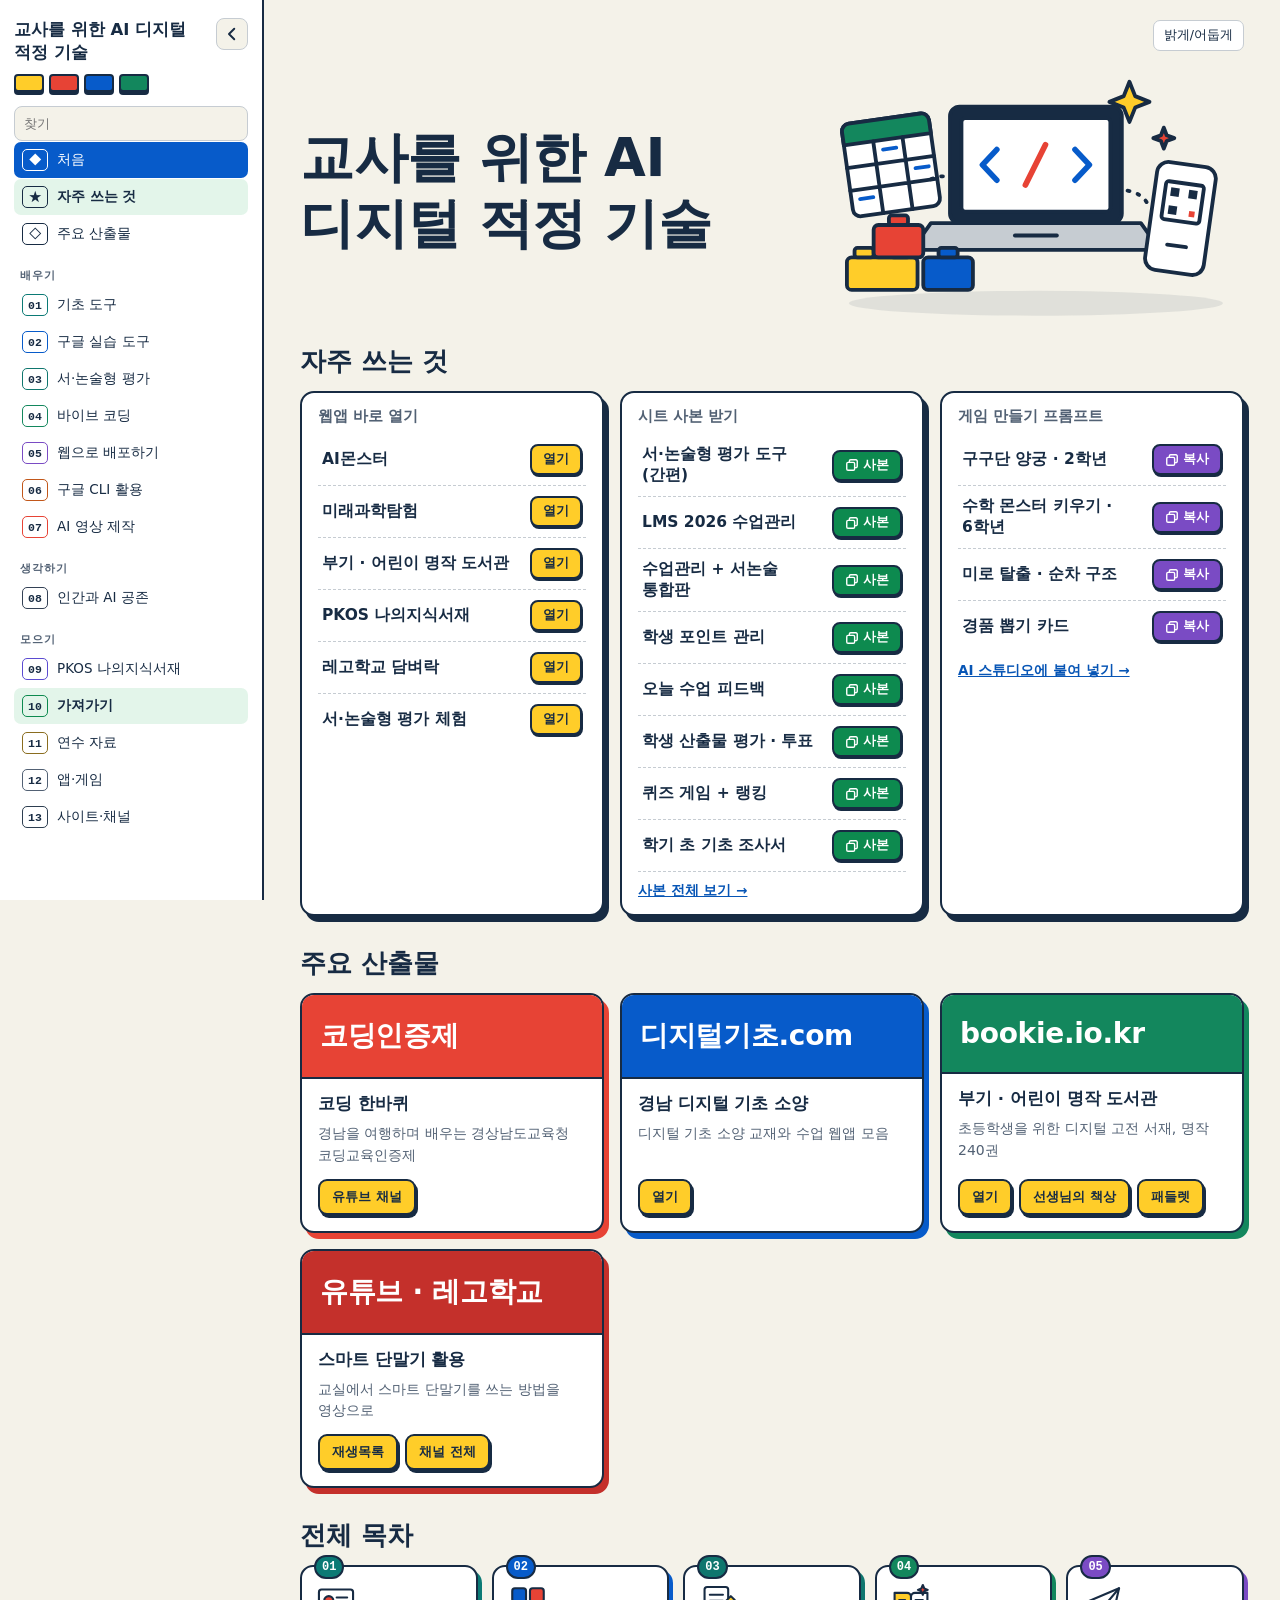
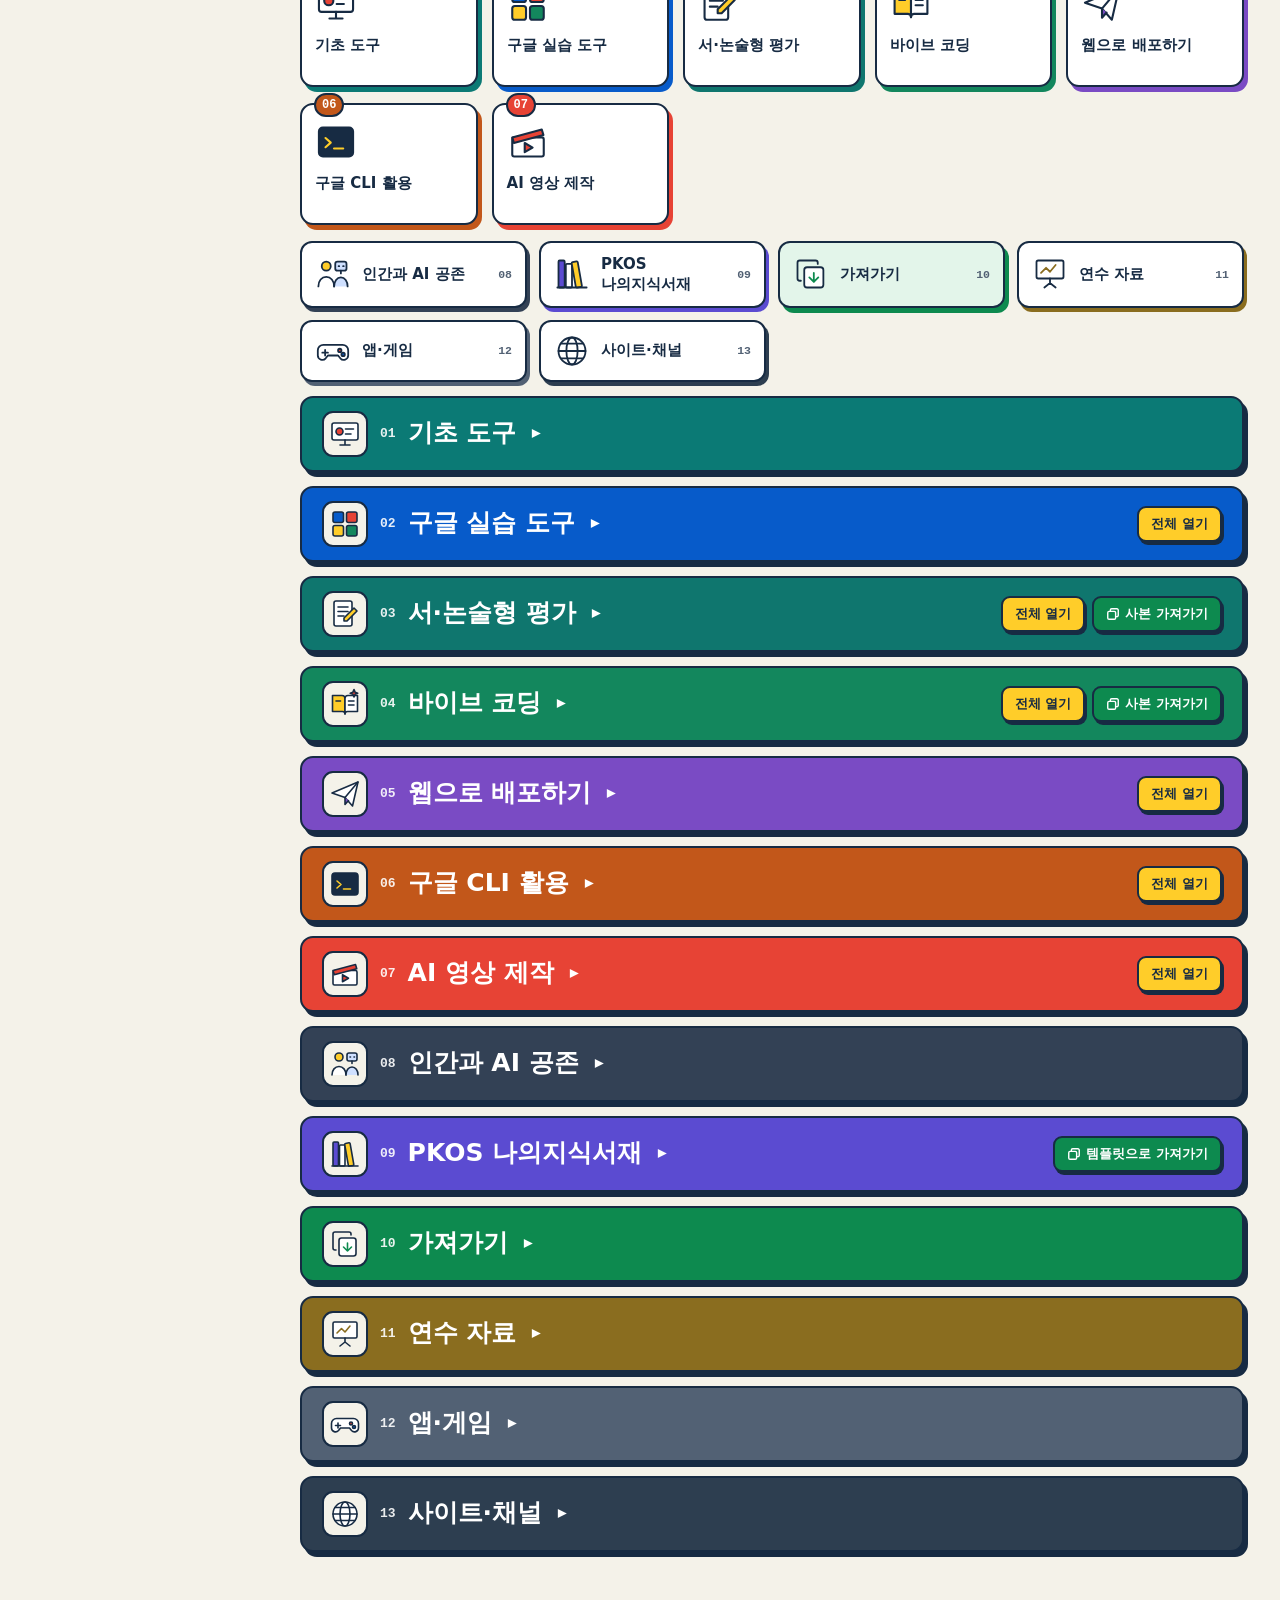
==== commit c3ae2507: "자주 쓰는 것에 게임 만들기 프롬프트 4개 Co-Authored-By: Claude Opus 5.5 <noreply@anthropic.com>" ====
--- a/index.html
+++ b/index.html
@@ -53,7 +53,10 @@
 .block{margin:34px 0 0;scroll-margin-top:16px}
 .spot{margin:30px 0 0;scroll-margin-top:16px}
 .core{margin:8px 0 0;scroll-margin-top:16px}
-.coregrid{display:grid;grid-template-columns:repeat(2,minmax(0,1fr));gap:16px}
+.coregrid{display:grid;grid-template-columns:repeat(3,minmax(0,1fr));gap:16px}
+.copyp{flex-shrink:0;display:inline-flex;align-items:center;gap:4px;padding:5px 11px;border:2px solid var(--ink);border-radius:8px;background:#7a4bc4;color:#fff;font-size:12.5px;font-weight:700;box-shadow:1px 2px 0 var(--ink)}
+.copyp.ok{background:var(--take)}
+@media (max-width:1100px){.coregrid{grid-template-columns:repeat(2,minmax(0,1fr))}}
 .corecol{border:2px solid var(--ink);border-radius:14px;background:var(--card);padding:14px 16px;box-shadow:5px 6px 0 var(--ink)}
 .corecol h3{margin:0 0 8px;font-size:15px;color:var(--muted)}
 .corerow{display:flex;align-items:center;gap:10px;padding:10px 4px;border-bottom:1px dashed var(--line);color:var(--ink);text-decoration:none;font-size:15.5px;font-weight:700}
@@ -211,7 +214,32 @@
 <rect x="68" y="166" width="20" height="10" rx="3" fill="#e74335"/>
 </g>
 </svg></header>
-<section class="core" id="core"><h2 class="spoth">자주 쓰는 것</h2><div class="coregrid"><div class="corecol"><h3>웹앱 바로 열기</h3><a class="corerow" href="https://legoschool.github.io/aimon/" target="_blank" rel="noopener"><span>AI몬스터</span><em>열기</em></a><a class="corerow" href="https://science-world-2050.vercel.app" target="_blank" rel="noopener"><span>미래과학탐험</span><em>열기</em></a><a class="corerow" href="https://bookie.io.kr" target="_blank" rel="noopener"><span>부기 · 어린이 명작 도서관</span><em>열기</em></a><a class="corerow" href="https://legoschool.github.io/pkos-library/" target="_blank" rel="noopener"><span>PKOS 나의지식서재</span><em>열기</em></a><a class="corerow" href="https://legoschool-wall.legoschool.chatgpt.site" target="_blank" rel="noopener"><span>레고학교 담벼락</span><em>열기</em></a><a class="corerow" href="https://script.google.com/macros/s/AKfycbyDS6qCg_hk42mT-iFtffy5X7pTkLs7zCfsupxnAJS_Rwlbap0VxPbHIHhZa6im-7eY/exec" target="_blank" rel="noopener"><span>서·논술형 평가 체험</span><em>열기</em></a></div><div class="corecol"><h3>시트 사본 받기</h3><a class="corerow take" href="https://docs.google.com/spreadsheets/d/1_EjTb-b3UmY305V5OD-Os2y57ov8sltV3KrrLRs8Wss/copy" target="_blank" rel="noopener"><span>서·논술형 평가 도구 (간편)</span><em><svg viewBox="0 0 16 16" class="bi" aria-hidden="true"><path d="M5 5V3.5A1.5 1.5 0 0 1 6.5 2h6A1.5 1.5 0 0 1 14 3.5v6a1.5 1.5 0 0 1-1.5 1.5H11" fill="none" stroke="currentColor" stroke-width="1.6"/><rect x="2" y="5" width="9" height="9" rx="1.5" fill="none" stroke="currentColor" stroke-width="1.6"/></svg>사본</em></a><a class="corerow take" href="https://docs.google.com/spreadsheets/d/1Gt7D9dmMtUmz1b3-ojwlTvjtn7adQsqKeZiTI935img/copy" target="_blank" rel="noopener"><span>LMS 2026 수업관리</span><em><svg viewBox="0 0 16 16" class="bi" aria-hidden="true"><path d="M5 5V3.5A1.5 1.5 0 0 1 6.5 2h6A1.5 1.5 0 0 1 14 3.5v6a1.5 1.5 0 0 1-1.5 1.5H11" fill="none" stroke="currentColor" stroke-width="1.6"/><rect x="2" y="5" width="9" height="9" rx="1.5" fill="none" stroke="currentColor" stroke-width="1.6"/></svg>사본</em></a><a class="corerow take" href="https://docs.google.com/spreadsheets/d/1W2MKZO4dGjUAHHg7zMvms4NxPc3yGnXAUZ6OMNBuRg4/copy" target="_blank" rel="noopener"><span>수업관리 + 서논술 통합판</span><em><svg viewBox="0 0 16 16" class="bi" aria-hidden="true"><path d="M5 5V3.5A1.5 1.5 0 0 1 6.5 2h6A1.5 1.5 0 0 1 14 3.5v6a1.5 1.5 0 0 1-1.5 1.5H11" fill="none" stroke="currentColor" stroke-width="1.6"/><rect x="2" y="5" width="9" height="9" rx="1.5" fill="none" stroke="currentColor" stroke-width="1.6"/></svg>사본</em></a><a class="corerow take" href="https://docs.google.com/spreadsheets/d/1gdq288rqm2FiSADDFgxgfFYKftQO_BM8x5cdJf80AKQ/copy" target="_blank" rel="noopener"><span>학생 포인트 관리</span><em><svg viewBox="0 0 16 16" class="bi" aria-hidden="true"><path d="M5 5V3.5A1.5 1.5 0 0 1 6.5 2h6A1.5 1.5 0 0 1 14 3.5v6a1.5 1.5 0 0 1-1.5 1.5H11" fill="none" stroke="currentColor" stroke-width="1.6"/><rect x="2" y="5" width="9" height="9" rx="1.5" fill="none" stroke="currentColor" stroke-width="1.6"/></svg>사본</em></a><a class="corerow take" href="https://docs.google.com/spreadsheets/d/10bAhhOwR4hQQVkCwonwR5ixQJ764C4Mio4S6JDZV0k4/copy" target="_blank" rel="noopener"><span>오늘 수업 피드백</span><em><svg viewBox="0 0 16 16" class="bi" aria-hidden="true"><path d="M5 5V3.5A1.5 1.5 0 0 1 6.5 2h6A1.5 1.5 0 0 1 14 3.5v6a1.5 1.5 0 0 1-1.5 1.5H11" fill="none" stroke="currentColor" stroke-width="1.6"/><rect x="2" y="5" width="9" height="9" rx="1.5" fill="none" stroke="currentColor" stroke-width="1.6"/></svg>사본</em></a><a class="corerow take" href="https://docs.google.com/spreadsheets/d/1L0E47wBBBs3RCMnTFYHdCC3y4DLeEyCOAgNVFZ2Lu4I/copy" target="_blank" rel="noopener"><span>학생 산출물 평가 · 투표</span><em><svg viewBox="0 0 16 16" class="bi" aria-hidden="true"><path d="M5 5V3.5A1.5 1.5 0 0 1 6.5 2h6A1.5 1.5 0 0 1 14 3.5v6a1.5 1.5 0 0 1-1.5 1.5H11" fill="none" stroke="currentColor" stroke-width="1.6"/><rect x="2" y="5" width="9" height="9" rx="1.5" fill="none" stroke="currentColor" stroke-width="1.6"/></svg>사본</em></a><a class="corerow take" href="https://docs.google.com/spreadsheets/d/1HTyI95JaPuerGRarWx5MjXP-dAGFAQ9850TC1kBOJzg/copy" target="_blank" rel="noopener"><span>퀴즈 게임 + 랭킹</span><em><svg viewBox="0 0 16 16" class="bi" aria-hidden="true"><path d="M5 5V3.5A1.5 1.5 0 0 1 6.5 2h6A1.5 1.5 0 0 1 14 3.5v6a1.5 1.5 0 0 1-1.5 1.5H11" fill="none" stroke="currentColor" stroke-width="1.6"/><rect x="2" y="5" width="9" height="9" rx="1.5" fill="none" stroke="currentColor" stroke-width="1.6"/></svg>사본</em></a><a class="corerow take" href="https://docs.google.com/spreadsheets/d/1nSZ4Y7QZdlk-CPYB8L-8n4OM8RqzoF3GAPdCzkVlK9c/copy" target="_blank" rel="noopener"><span>학기 초 기초 조사서</span><em><svg viewBox="0 0 16 16" class="bi" aria-hidden="true"><path d="M5 5V3.5A1.5 1.5 0 0 1 6.5 2h6A1.5 1.5 0 0 1 14 3.5v6a1.5 1.5 0 0 1-1.5 1.5H11" fill="none" stroke="currentColor" stroke-width="1.6"/><rect x="2" y="5" width="9" height="9" rx="1.5" fill="none" stroke="currentColor" stroke-width="1.6"/></svg>사본</em></a><a class="coremore" href="#take">사본 전체 보기 →</a></div></div></section>
+<section class="core" id="core"><h2 class="spoth">자주 쓰는 것</h2><div class="coregrid"><div class="corecol"><h3>웹앱 바로 열기</h3><a class="corerow" href="https://legoschool.github.io/aimon/" target="_blank" rel="noopener"><span>AI몬스터</span><em>열기</em></a><a class="corerow" href="https://science-world-2050.vercel.app" target="_blank" rel="noopener"><span>미래과학탐험</span><em>열기</em></a><a class="corerow" href="https://bookie.io.kr" target="_blank" rel="noopener"><span>부기 · 어린이 명작 도서관</span><em>열기</em></a><a class="corerow" href="https://legoschool.github.io/pkos-library/" target="_blank" rel="noopener"><span>PKOS 나의지식서재</span><em>열기</em></a><a class="corerow" href="https://legoschool-wall.legoschool.chatgpt.site" target="_blank" rel="noopener"><span>레고학교 담벼락</span><em>열기</em></a><a class="corerow" href="https://script.google.com/macros/s/AKfycbyDS6qCg_hk42mT-iFtffy5X7pTkLs7zCfsupxnAJS_Rwlbap0VxPbHIHhZa6im-7eY/exec" target="_blank" rel="noopener"><span>서·논술형 평가 체험</span><em>열기</em></a></div><div class="corecol"><h3>시트 사본 받기</h3><a class="corerow take" href="https://docs.google.com/spreadsheets/d/1_EjTb-b3UmY305V5OD-Os2y57ov8sltV3KrrLRs8Wss/copy" target="_blank" rel="noopener"><span>서·논술형 평가 도구 (간편)</span><em><svg viewBox="0 0 16 16" class="bi" aria-hidden="true"><path d="M5 5V3.5A1.5 1.5 0 0 1 6.5 2h6A1.5 1.5 0 0 1 14 3.5v6a1.5 1.5 0 0 1-1.5 1.5H11" fill="none" stroke="currentColor" stroke-width="1.6"/><rect x="2" y="5" width="9" height="9" rx="1.5" fill="none" stroke="currentColor" stroke-width="1.6"/></svg>사본</em></a><a class="corerow take" href="https://docs.google.com/spreadsheets/d/1Gt7D9dmMtUmz1b3-ojwlTvjtn7adQsqKeZiTI935img/copy" target="_blank" rel="noopener"><span>LMS 2026 수업관리</span><em><svg viewBox="0 0 16 16" class="bi" aria-hidden="true"><path d="M5 5V3.5A1.5 1.5 0 0 1 6.5 2h6A1.5 1.5 0 0 1 14 3.5v6a1.5 1.5 0 0 1-1.5 1.5H11" fill="none" stroke="currentColor" stroke-width="1.6"/><rect x="2" y="5" width="9" height="9" rx="1.5" fill="none" stroke="currentColor" stroke-width="1.6"/></svg>사본</em></a><a class="corerow take" href="https://docs.google.com/spreadsheets/d/1W2MKZO4dGjUAHHg7zMvms4NxPc3yGnXAUZ6OMNBuRg4/copy" target="_blank" rel="noopener"><span>수업관리 + 서논술 통합판</span><em><svg viewBox="0 0 16 16" class="bi" aria-hidden="true"><path d="M5 5V3.5A1.5 1.5 0 0 1 6.5 2h6A1.5 1.5 0 0 1 14 3.5v6a1.5 1.5 0 0 1-1.5 1.5H11" fill="none" stroke="currentColor" stroke-width="1.6"/><rect x="2" y="5" width="9" height="9" rx="1.5" fill="none" stroke="currentColor" stroke-width="1.6"/></svg>사본</em></a><a class="corerow take" href="https://docs.google.com/spreadsheets/d/1gdq288rqm2FiSADDFgxgfFYKftQO_BM8x5cdJf80AKQ/copy" target="_blank" rel="noopener"><span>학생 포인트 관리</span><em><svg viewBox="0 0 16 16" class="bi" aria-hidden="true"><path d="M5 5V3.5A1.5 1.5 0 0 1 6.5 2h6A1.5 1.5 0 0 1 14 3.5v6a1.5 1.5 0 0 1-1.5 1.5H11" fill="none" stroke="currentColor" stroke-width="1.6"/><rect x="2" y="5" width="9" height="9" rx="1.5" fill="none" stroke="currentColor" stroke-width="1.6"/></svg>사본</em></a><a class="corerow take" href="https://docs.google.com/spreadsheets/d/10bAhhOwR4hQQVkCwonwR5ixQJ764C4Mio4S6JDZV0k4/copy" target="_blank" rel="noopener"><span>오늘 수업 피드백</span><em><svg viewBox="0 0 16 16" class="bi" aria-hidden="true"><path d="M5 5V3.5A1.5 1.5 0 0 1 6.5 2h6A1.5 1.5 0 0 1 14 3.5v6a1.5 1.5 0 0 1-1.5 1.5H11" fill="none" stroke="currentColor" stroke-width="1.6"/><rect x="2" y="5" width="9" height="9" rx="1.5" fill="none" stroke="currentColor" stroke-width="1.6"/></svg>사본</em></a><a class="corerow take" href="https://docs.google.com/spreadsheets/d/1L0E47wBBBs3RCMnTFYHdCC3y4DLeEyCOAgNVFZ2Lu4I/copy" target="_blank" rel="noopener"><span>학생 산출물 평가 · 투표</span><em><svg viewBox="0 0 16 16" class="bi" aria-hidden="true"><path d="M5 5V3.5A1.5 1.5 0 0 1 6.5 2h6A1.5 1.5 0 0 1 14 3.5v6a1.5 1.5 0 0 1-1.5 1.5H11" fill="none" stroke="currentColor" stroke-width="1.6"/><rect x="2" y="5" width="9" height="9" rx="1.5" fill="none" stroke="currentColor" stroke-width="1.6"/></svg>사본</em></a><a class="corerow take" href="https://docs.google.com/spreadsheets/d/1HTyI95JaPuerGRarWx5MjXP-dAGFAQ9850TC1kBOJzg/copy" target="_blank" rel="noopener"><span>퀴즈 게임 + 랭킹</span><em><svg viewBox="0 0 16 16" class="bi" aria-hidden="true"><path d="M5 5V3.5A1.5 1.5 0 0 1 6.5 2h6A1.5 1.5 0 0 1 14 3.5v6a1.5 1.5 0 0 1-1.5 1.5H11" fill="none" stroke="currentColor" stroke-width="1.6"/><rect x="2" y="5" width="9" height="9" rx="1.5" fill="none" stroke="currentColor" stroke-width="1.6"/></svg>사본</em></a><a class="corerow take" href="https://docs.google.com/spreadsheets/d/1nSZ4Y7QZdlk-CPYB8L-8n4OM8RqzoF3GAPdCzkVlK9c/copy" target="_blank" rel="noopener"><span>학기 초 기초 조사서</span><em><svg viewBox="0 0 16 16" class="bi" aria-hidden="true"><path d="M5 5V3.5A1.5 1.5 0 0 1 6.5 2h6A1.5 1.5 0 0 1 14 3.5v6a1.5 1.5 0 0 1-1.5 1.5H11" fill="none" stroke="currentColor" stroke-width="1.6"/><rect x="2" y="5" width="9" height="9" rx="1.5" fill="none" stroke="currentColor" stroke-width="1.6"/></svg>사본</em></a><a class="coremore" href="#take">사본 전체 보기 →</a></div><div class="corecol"><h3>게임 만들기 프롬프트</h3><div class="corerow game"><span>구구단 양궁 · 2학년</span><button class="copyp" type="button" data-p="초등학교 2학년 구구단 연습용 &quot;양궁 게임&quot;을 단일 HTML 파일로 만들어줘.
+외부 라이브러리와 CDN 없이 순수 HTML/CSS/Canvas/JS만 사용해서 교실에서 오프라인으로도 열리게 해줘.
+[게임 규칙]
+- 화면에 문제(예: 3 × 7)가 뜨고, 답이 적힌 풍선 5개가 떠다님
+- 풍선을 클릭/터치하면 화면 아래 활에서 화살이 날아가 맞힘
+- 정답 +10점, 오답 -3점(0점 미만 없음), 제한 시간 60/90/120초, 10초 이하면 타이머 깜빡임
+[학습 설계: 가장 중요]
+- 시작 화면에서 2~9단 개별 또는 전체 선택
+- a×b를 &quot;a개씩 b묶음&quot;으로 그릴 것. 묶음 사이를 띄워 몇씩 몇 묶음인지 눈으로 세어지게
+- 오답 보기는 실제 혼동 지점에서: a×(b-1), a×(b+1), 정답±a, (a+1)×b. 정답 풍선은 항상 1개
+- 오답이면 &quot;3 × 7 = 21&quot;을 1.4초, 정답이면 0.8초 보여 주고 다음 문제로
+- 틀린 문제를 30% 확률로 다시 내고, 종료 화면에 &quot;다시 볼 구구단&quot;을 모아 표시
+[기술] 논리 해상도 900×620 고정 후 화면에 맞춰 축소, 포인터 좌표 역변환(크롬북 클릭 어긋남 방지)
+       WebAudio로 효과음, 이름 입력과 localStorage 쓰지 않기(학급 공용 PC), 텍스트는 textContent로만"><svg viewBox="0 0 16 16" class="bi" aria-hidden="true"><path d="M5 5V3.5A1.5 1.5 0 0 1 6.5 2h6A1.5 1.5 0 0 1 14 3.5v6a1.5 1.5 0 0 1-1.5 1.5H11" fill="none" stroke="currentColor" stroke-width="1.6"/><rect x="2" y="5" width="9" height="9" rx="1.5" fill="none" stroke="currentColor" stroke-width="1.6"/></svg>복사</button></div><div class="corerow game"><span>수학 몬스터 키우기 · 6학년</span><button class="copyp" type="button" data-p="초등학교 6학년 두 자리 수 연산 연습용 방치형 몬스터 키우기 게임을 단일 HTML 파일로 만들어줘.
+외부 CDN 없이 오프라인에서도 구글 사이트에 삽입되어 열리게 해줘.
+- 문제를 풀어 마나를 모아 알 → 슬라임(1~4) → 골렘(5~9) → 드래곤(10~)으로 진화. 레벨업 비용 = 레벨 × 50
+- 덧셈/뺄셈, 곱셈, 나눗셈(나누어떨어지는), 종합 중 선택
+- 3문제 연속 정답이면 어렵게, 2문제 연속 오답이면 쉽게
+- 1회 오답: 힌트(24 × 15 → &quot;24×10=240, 24×5=120을 더해 보세요&quot;), 2회 오답: 풀이 공개 후 따라 입력
+- 틀린 문제 30% 재출제, localStorage로 다음 날에도 이어 하기
+- 픽셀 아케이드 / 다크모드 노란색 강조, 큰 버튼, 숫자 키패드(터치)"><svg viewBox="0 0 16 16" class="bi" aria-hidden="true"><path d="M5 5V3.5A1.5 1.5 0 0 1 6.5 2h6A1.5 1.5 0 0 1 14 3.5v6a1.5 1.5 0 0 1-1.5 1.5H11" fill="none" stroke="currentColor" stroke-width="1.6"/><rect x="2" y="5" width="9" height="9" rx="1.5" fill="none" stroke="currentColor" stroke-width="1.6"/></svg>복사</button></div><div class="corerow game"><span>미로 탈출 · 순차 구조</span><button class="copyp" type="button" data-p="유아들이 순차 구조를 배우는 &#x27;미로 탈출 웹앱&#x27;을 단일 HTML 파일로 만들어줘.
+5x5 격자, 출발(좌하단)·도착(우상단)·장애물(캔). 글자 대신 큰 아이콘 버튼 [앞으로] [돌아(시계 방향 90도)] [실행].
+누를 때마다 명령 아이콘이 순서대로 쌓이고 [지우기]로 취소. [실행]하면 1초 간격으로 움직이고,
+벽·장애물에 닿으면 &quot;쿵!&quot; 실패, 도착하면 &quot;성공!&quot;. 파스텔 톤, 태블릿 반응형, 외부 라이브러리 없이."><svg viewBox="0 0 16 16" class="bi" aria-hidden="true"><path d="M5 5V3.5A1.5 1.5 0 0 1 6.5 2h6A1.5 1.5 0 0 1 14 3.5v6a1.5 1.5 0 0 1-1.5 1.5H11" fill="none" stroke="currentColor" stroke-width="1.6"/><rect x="2" y="5" width="9" height="9" rx="1.5" fill="none" stroke="currentColor" stroke-width="1.6"/></svg>복사</button></div><div class="corerow game"><span>경품 뽑기 카드</span><button class="copyp" type="button" data-p="구글 사이트에 넣을 경품 랜덤 뽑기 웹앱을 html 코드 하나로 만들어줘.
+첫 화면에서 상품을 추가, 삭제, 수정하고, 상품 개수로 확률을 정하게 해줘.
+확인을 누르면 카드가 깔리고, 고르면 카드가 뒤집히며 상품이 공개되고 폭죽이 터지게. 초등학생 느낌 디자인."><svg viewBox="0 0 16 16" class="bi" aria-hidden="true"><path d="M5 5V3.5A1.5 1.5 0 0 1 6.5 2h6A1.5 1.5 0 0 1 14 3.5v6a1.5 1.5 0 0 1-1.5 1.5H11" fill="none" stroke="currentColor" stroke-width="1.6"/><rect x="2" y="5" width="9" height="9" rx="1.5" fill="none" stroke="currentColor" stroke-width="1.6"/></svg>복사</button></div><a class="coremore" href="https://aistudio.google.com/apps" target="_blank" rel="noopener">AI 스튜디오에 붙여 넣기 →</a></div></div></section>
 <section class="spot" id="made"><h2 class="spoth">주요 산출물</h2><div class="spotgrid"><div class="spotcard" style="--c:#e74335"><div class="spottop"><b>코딩인증제</b></div><div class="spotbody"><h4>코딩 한바퀴</h4><p>경남을 여행하며 배우는 경상남도교육청 코딩교육인증제</p><div class="btns"><a class="btn" href="https://www.youtube.com/@gneicoding" target="_blank" rel="noopener">유튜브 채널</a></div></div></div><div class="spotcard" style="--c:#075bca"><div class="spottop"><b>디지털기초.com</b></div><div class="spotbody"><h4>경남 디지털 기초 소양</h4><p>디지털 기초 소양 교재와 수업 웹앱 모음</p><div class="btns"><a class="btn" href="http://디지털기초.com" target="_blank" rel="noopener">열기</a></div></div></div><div class="spotcard" style="--c:#13875d"><div class="spottop"><b>bookie.io.kr</b></div><div class="spotbody"><h4>부기 · 어린이 명작 도서관</h4><p>초등학생을 위한 디지털 고전 서재, 명작 240권</p><div class="btns"><a class="btn" href="https://bookie.io.kr" target="_blank" rel="noopener">열기</a><a class="btn" href="https://legoschool.github.io/bookie/" target="_blank" rel="noopener">선생님의 책상</a><a class="btn" href="https://padlet.com/schoolemotion20/bookie-e90mhhbirizaxba6" target="_blank" rel="noopener">패들렛</a></div></div></div><div class="spotcard" style="--c:#c4302b"><div class="spottop"><b>유튜브 · 레고학교</b></div><div class="spotbody"><h4>스마트 단말기 활용</h4><p>교실에서 스마트 단말기를 쓰는 방법을 영상으로</p><div class="btns"><a class="btn" href="https://www.youtube.com/playlist?list=PLHGbejN2Dd-CZeOzWDBZkreyVVpuRpC7G" target="_blank" rel="noopener">재생목록</a><a class="btn" href="https://www.youtube.com/@legoschool6076" target="_blank" rel="noopener">채널 전체</a></div></div></div></div></section>
 <section class="spot" id="map"><h2 class="spoth">전체 목차</h2><div class="road"><a class="stepcard" href="#tools" style="--c:#0b7a75"><span class="num">01</span><svg viewBox="0 0 64 64" class="ic" aria-hidden="true"><g fill="none" stroke="currentColor" stroke-width="3.2" stroke-linejoin="round" stroke-linecap="round"><rect x="6" y="10" width="52" height="34" rx="4" fill="#fff"/><path d="M22 54h20M32 44v10"/><circle cx="21" cy="27" r="7" fill="#e74335"/><path d="M33 22h16M33 32h11"/></g></svg><i>기초 도구</i></a><a class="stepcard" href="#google" style="--c:#075bca"><span class="num">02</span><svg viewBox="0 0 64 64" class="ic" aria-hidden="true"><g fill="none" stroke="currentColor" stroke-width="3.2" stroke-linejoin="round" stroke-linecap="round"><rect x="8" y="8" width="21" height="21" rx="4" fill="#075bca"/><rect x="35" y="8" width="21" height="21" rx="4" fill="#e74335"/><rect x="8" y="35" width="21" height="21" rx="4" fill="#ffcd29"/><rect x="35" y="35" width="21" height="21" rx="4" fill="#13875d"/></g></svg><i>구글 실습 도구</i></a><a class="stepcard" href="#essay" style="--c:#0f766e"><span class="num">03</span><svg viewBox="0 0 64 64" class="ic" aria-hidden="true"><g fill="none" stroke="currentColor" stroke-width="3.2" stroke-linejoin="round" stroke-linecap="round"><rect x="10" y="6" width="36" height="50" rx="4" fill="#fff"/><path d="M18 18h20M18 27h20M18 36h12"/><path d="M50 20l6 6-20 20h-6v-6z" fill="#ffcd29"/></g></svg><i>서·논술형 평가</i></a><a class="stepcard" href="#vibe" style="--c:#13875d"><span class="num">04</span><svg viewBox="0 0 64 64" class="ic" aria-hidden="true"><g fill="none" stroke="currentColor" stroke-width="3.2" stroke-linejoin="round" stroke-linecap="round"><path d="M7 15h19a6 6 0 0 1 6 6v31a5 5 0 0 0-5-5H7z" fill="#ffcd29"/><path d="M57 15H38a6 6 0 0 0-6 6v31a5 5 0 0 1 5-5h20z" fill="#fff"/><path d="M39 26h11M39 34h11M14 26h9"/><path d="M50 3l2.2 5.3 5.3 2.2-5.3 2.2L50 18l-2.2-5.3-5.3-2.2 5.3-2.2z" fill="#e74335"/></g></svg><i>바이브 코딩</i></a><a class="stepcard" href="#deploy" style="--c:#7a4bc4"><span class="num">05</span><svg viewBox="0 0 64 64" class="ic" aria-hidden="true"><g fill="none" stroke="currentColor" stroke-width="3.2" stroke-linejoin="round" stroke-linecap="round"><path d="M6 30L58 8 47 56 32 39z" fill="#fff"/><path d="M32 39L58 8"/><path d="M32 39v14l7-8" fill="#7a4bc4"/></g></svg><i>웹으로 배포하기</i></a><a class="stepcard" href="#cli" style="--c:#c2571a"><span class="num">06</span><svg viewBox="0 0 64 64" class="ic" aria-hidden="true"><g fill="none" stroke="currentColor" stroke-width="3.2" stroke-linejoin="round" stroke-linecap="round"><rect x="6" y="10" width="52" height="44" rx="6" fill="#172b43"/><path d="M16 26l8 7-8 7M29 42h14" stroke="#ffcd29"/></g></svg><i>구글 CLI 활용</i></a><a class="stepcard" href="#video" style="--c:#e74335"><span class="num">07</span><svg viewBox="0 0 64 64" class="ic" aria-hidden="true"><g fill="none" stroke="currentColor" stroke-width="3.2" stroke-linejoin="round" stroke-linecap="round"><rect x="8" y="25" width="48" height="29" rx="3" fill="#fff"/><path d="M8 25l45-12 2.5 8.5L10.5 33.5z" fill="#e74335"/><path d="M27 33.5v14l12-7z" fill="#e74335"/></g></svg><i>AI 영상 제작</i></a></div><div class="moregrid"><a class="morecard" href="#coexist" style="--c:#334155"><svg viewBox="0 0 64 64" class="ic" aria-hidden="true"><g fill="none" stroke="currentColor" stroke-width="3.2" stroke-linejoin="round" stroke-linecap="round"><circle cx="20" cy="18" r="8" fill="#ffcd29"/><path d="M6 54c0-10 6-17 14-17s14 7 14 17" fill="#fff"/><rect x="36" y="10" width="20" height="16" rx="4" fill="#cfe0ff"/><path d="M42 18h1M50 18h1M46 26v5"/><path d="M34 54c0-9 5-16 12-16s12 7 12 16" fill="#cfe0ff"/></g></svg><i>인간과 AI 공존</i><span class="nn">08</span></a><a class="morecard" href="#pkos" style="--c:#5b4bd1"><svg viewBox="0 0 64 64" class="ic" aria-hidden="true"><g fill="none" stroke="currentColor" stroke-width="3.2" stroke-linejoin="round" stroke-linecap="round"><rect x="8" y="8" width="11" height="48" rx="2" fill="#5b4bd1"/><rect x="21" y="14" width="11" height="42" rx="2" fill="#fff"/><rect x="35" y="10" width="11" height="46" rx="2" fill="#ffcd29" transform="rotate(-10 40 33)"/><path d="M6 56h52"/></g></svg><i>PKOS 나의지식서재</i><span class="nn">09</span></a><a class="morecard hl" href="#take" style="--c:#0d8a4f"><svg viewBox="0 0 64 64" class="ic" aria-hidden="true"><g fill="none" stroke="currentColor" stroke-width="3.2" stroke-linejoin="round" stroke-linecap="round"><rect x="20" y="20" width="34" height="36" rx="5" fill="#fff"/><path d="M14 44H12a4 4 0 0 1-4-4V12a4 4 0 0 1 4-4h28a4 4 0 0 1 4 4v2"/><path d="M37 30v16M29 38l8 8 8-8" stroke="#0d8a4f"/></g></svg><i>가져가기</i><span class="nn">10</span></a><a class="morecard" href="#training" style="--c:#8a6d1f"><svg viewBox="0 0 64 64" class="ic" aria-hidden="true"><g fill="none" stroke="currentColor" stroke-width="3.2" stroke-linejoin="round" stroke-linecap="round"><rect x="8" y="8" width="48" height="32" rx="3" fill="#fff"/><path d="M16 30l9-9 7 7 10-12" stroke="#8a6d1f"/><path d="M32 40v8M22 56l10-8 10 8"/></g></svg><i>연수 자료</i><span class="nn">11</span></a><a class="morecard" href="#apps" style="--c:#526174"><svg viewBox="0 0 64 64" class="ic" aria-hidden="true"><g fill="none" stroke="currentColor" stroke-width="3.2" stroke-linejoin="round" stroke-linecap="round"><path d="M15 21h34a10 10 0 0 1 10 10v9a8 8 0 0 1-14 5l-4-5H23l-4 5a8 8 0 0 1-14-5v-9a10 10 0 0 1 10-10z" fill="#fff"/><path d="M18 30v10M13 35h10"/><circle cx="44" cy="31" r="3" fill="#e74335"/><circle cx="50" cy="38" r="3" fill="#075bca"/></g></svg><i>앱·게임</i><span class="nn">12</span></a><a class="morecard" href="#sites" style="--c:#2d3e50"><svg viewBox="0 0 64 64" class="ic" aria-hidden="true"><g fill="none" stroke="currentColor" stroke-width="3.2" stroke-linejoin="round" stroke-linecap="round"><circle cx="32" cy="32" r="24" fill="#fff"/><ellipse cx="32" cy="32" rx="10" ry="24"/><path d="M8 32h48M12 19h40M12 45h40"/></g></svg><i>사이트·채널</i><span class="nn">13</span></a></div></section>
 <section class="block shut" id="tools" style="--c:#0b7a75"><div class="bhead"><button class="htitle" type="button" aria-expanded="false"><span class="hicon"><svg viewBox="0 0 64 64" class="ic" aria-hidden="true"><g fill="none" stroke="currentColor" stroke-width="3.2" stroke-linejoin="round" stroke-linecap="round"><rect x="6" y="10" width="52" height="34" rx="4" fill="#fff"/><path d="M22 54h20M32 44v10"/><circle cx="21" cy="27" r="7" fill="#e74335"/><path d="M33 22h16M33 32h11"/></g></svg></span><span class="hnum">01</span><h2>기초 도구</h2><span class="chev" aria-hidden="true">▾</span></button></div><div class="wrap"><div class="roles"><div class="role" style="--c:#e74335"><b>구글 크롬</b><i>찾고 만들기</i><small>구글 도구가 가장 잘 돌아가는 브라우저</small></div><div class="role" style="--c:#075bca"><b>데스크톱용 드라이브</b><i>저장하기</i><small>구글 드라이브를 내 PC의 G: 드라이브로</small></div><div class="role" style="--c:#13875d"><b>에브리씽</b><i>다시 찾기</i><small>파일 이름 몇 글자로 컴퓨터 전체 검색</small></div></div><div class="grp"><h3>따라 하기</h3><div class="stepboxes"><a class="stepbox" href="자료/따라하기.html#chrome" target="_blank" rel="noopener"><img src="자료/자료실/02_웹교안/적정기술_이미지/그린화면/os01_설정_시스템정보.png" alt="" loading="lazy"><span class="sbtext"><b>단계별로 따라 하기</b><i>크롬 설치와 기초 설정</i></span><span class="play" aria-hidden="true">▶</span></a><a class="stepbox" href="자료/따라하기.html#profile" target="_blank" rel="noopener"><img src="자료/자료실/02_웹교안/적정기술_이미지/그린화면/os04_크롬_프로필.png" alt="" loading="lazy"><span class="sbtext"><b>단계별로 따라 하기</b><i>크롬 프로필로 학교·개인 계정 나누기</i></span><span class="play" aria-hidden="true">▶</span></a><a class="stepbox" href="자료/따라하기.html#drive" target="_blank" rel="noopener"><img src="자료/자료실/02_웹교안/적정기술_이미지/02_드라이브_다운로드_번호.png" alt="" loading="lazy"><span class="sbtext"><b>단계별로 따라 하기</b><i>데스크톱용 구글 드라이브 설치와 동기화</i></span><span class="play" aria-hidden="true">▶</span></a><a class="stepbox" href="자료/따라하기.html#everything" target="_blank" rel="noopener"><img src="자료/자료실/02_웹교안/적정기술_이미지/03_에브리씽_다운로드_번호.png" alt="" loading="lazy"><span class="sbtext"><b>단계별로 따라 하기</b><i>에브리씽 설치 · 폴더 추가 · .lnk 제외</i></span><span class="play" aria-hidden="true">▶</span></a></div></div></div></section>
@@ -229,7 +257,7 @@
 <section class="block shut" id="sites" style="--c:#2d3e50"><div class="bhead"><button class="htitle" type="button" aria-expanded="false"><span class="hicon"><svg viewBox="0 0 64 64" class="ic" aria-hidden="true"><g fill="none" stroke="currentColor" stroke-width="3.2" stroke-linejoin="round" stroke-linecap="round"><circle cx="32" cy="32" r="24" fill="#fff"/><ellipse cx="32" cy="32" rx="10" ry="24"/><path d="M8 32h48M12 19h40M12 45h40"/></g></svg></span><span class="hnum">13</span><h2>사이트·채널</h2><span class="chev" aria-hidden="true">▾</span></button></div><div class="wrap"><div class="grp"><h3>구글 사이트</h3><div class="linkgrid"><a class="linkcard" href="https://sites.google.com/view/sinhang1/%ED%99%88" target="_blank" rel="noopener">진해신항초 AI 연구학교</a><a class="linkcard" href="https://sites.google.com/view/selsel44" target="_blank" rel="noopener">2026. 과학 · 신항 탐험대</a></div></div><div class="grp"><h3>블로그 · 깃허브</h3><div class="linkgrid"><a class="linkcard" href="https://blog.naver.com/1113060" target="_blank" rel="noopener">네이버 블로그</a><a class="linkcard" href="https://github.com/legoschool" target="_blank" rel="noopener">깃허브 · legoschool</a></div></div></div></section>
 </main>
 <script>
-const FLAT = [{"t": "자주 쓰는 것 · 웹앱", "m": "AI몬스터", "u": "https://legoschool.github.io/aimon/"}, {"t": "자주 쓰는 것 · 웹앱", "m": "미래과학탐험", "u": "https://science-world-2050.vercel.app"}, {"t": "자주 쓰는 것 · 웹앱", "m": "부기 · 어린이 명작 도서관", "u": "https://bookie.io.kr"}, {"t": "자주 쓰는 것 · 웹앱", "m": "PKOS 나의지식서재", "u": "https://legoschool.github.io/pkos-library/"}, {"t": "자주 쓰는 것 · 웹앱", "m": "레고학교 담벼락", "u": "https://legoschool-wall.legoschool.chatgpt.site"}, {"t": "자주 쓰는 것 · 웹앱", "m": "서·논술형 평가 체험", "u": "https://script.google.com/macros/s/AKfycbyDS6qCg_hk42mT-iFtffy5X7pTkLs7zCfsupxnAJS_Rwlbap0VxPbHIHhZa6im-7eY/exec"}, {"t": "자주 쓰는 것 · 시트 사본", "m": "서·논술형 평가 도구 (간편)", "u": "https://docs.google.com/spreadsheets/d/1_EjTb-b3UmY305V5OD-Os2y57ov8sltV3KrrLRs8Wss/copy"}, {"t": "자주 쓰는 것 · 시트 사본", "m": "LMS 2026 수업관리", "u": "https://docs.google.com/spreadsheets/d/1Gt7D9dmMtUmz1b3-ojwlTvjtn7adQsqKeZiTI935img/copy"}, {"t": "자주 쓰는 것 · 시트 사본", "m": "수업관리 + 서논술 통합판", "u": "https://docs.google.com/spreadsheets/d/1W2MKZO4dGjUAHHg7zMvms4NxPc3yGnXAUZ6OMNBuRg4/copy"}, {"t": "자주 쓰는 것 · 시트 사본", "m": "학생 포인트 관리", "u": "https://docs.google.com/spreadsheets/d/1gdq288rqm2FiSADDFgxgfFYKftQO_BM8x5cdJf80AKQ/copy"}, {"t": "자주 쓰는 것 · 시트 사본", "m": "오늘 수업 피드백", "u": "https://docs.google.com/spreadsheets/d/10bAhhOwR4hQQVkCwonwR5ixQJ764C4Mio4S6JDZV0k4/copy"}, {"t": "자주 쓰는 것 · 시트 사본", "m": "학생 산출물 평가 · 투표", "u": "https://docs.google.com/spreadsheets/d/1L0E47wBBBs3RCMnTFYHdCC3y4DLeEyCOAgNVFZ2Lu4I/copy"}, {"t": "자주 쓰는 것 · 시트 사본", "m": "퀴즈 게임 + 랭킹", "u": "https://docs.google.com/spreadsheets/d/1HTyI95JaPuerGRarWx5MjXP-dAGFAQ9850TC1kBOJzg/copy"}, {"t": "자주 쓰는 것 · 시트 사본", "m": "학기 초 기초 조사서", "u": "https://docs.google.com/spreadsheets/d/1nSZ4Y7QZdlk-CPYB8L-8n4OM8RqzoF3GAPdCzkVlK9c/copy"}, {"t": "주요 산출물", "m": "코딩인증제 코딩 한바퀴", "u": "https://www.youtube.com/@gneicoding"}, {"t": "주요 산출물", "m": "디지털기초.com 경남 디지털 기초 소양", "u": "http://디지털기초.com"}, {"t": "주요 산출물", "m": "bookie.io.kr 부기 · 어린이 명작 도서관", "u": "https://bookie.io.kr"}, {"t": "주요 산출물", "m": "유튜브 · 레고학교 스마트 단말기 활용", "u": "https://www.youtube.com/playlist?list=PLHGbejN2Dd-CZeOzWDBZkreyVVpuRpC7G"}, {"t": "기초 도구", "m": "따라 하기 · 크롬 설치와 기초 설정", "u": "자료/따라하기.html#chrome"}, {"t": "기초 도구", "m": "따라 하기 · 크롬 프로필로 학교·개인 계정 나누기", "u": "자료/따라하기.html#profile"}, {"t": "기초 도구", "m": "따라 하기 · 데스크톱용 구글 드라이브 설치와 동기화", "u": "자료/따라하기.html#drive"}, {"t": "기초 도구", "m": "따라 하기 · 에브리씽 설치 · 폴더 추가 · .lnk 제외", "u": "자료/따라하기.html#everything"}, {"t": "구글 실습 도구", "m": "01 연수 준비", "u": "자료/구글실습_AI디지털평가.html#start"}, {"t": "구글 실습 도구", "m": "02 AIDT와 에듀테크", "u": "자료/구글실습_AI디지털평가.html#c01"}, {"t": "구글 실습 도구", "m": "03 생성형 AI와 바이브 코딩", "u": "자료/구글실습_AI디지털평가.html#c02"}, {"t": "구글 실습 도구", "m": "04 AI 활용 에듀테크 다섯 가지", "u": "자료/구글실습_AI디지털평가.html#c03"}, {"t": "구글 실습 도구", "m": "05 무료 구글 도구를 쓰는 까닭", "u": "자료/구글실습_AI디지털평가.html#c04"}, {"t": "구글 실습 도구", "m": "06 프롬프트 엔지니어링", "u": "자료/구글실습_AI디지털평가.html#c05"}, {"t": "구글 실습 도구", "m": "07 바이브 코딩 AI 도구", "u": "자료/구글실습_AI디지털평가.html#c06"}, {"t": "구글 실습 도구", "m": "08 프론트엔드만으로 만드는 웹앱", "u": "자료/구글실습_AI디지털평가.html#c07"}, {"t": "구글 실습 도구", "m": "09 프론트엔드와 백엔드, 시트", "u": "자료/구글실습_AI디지털평가.html#c08"}, {"t": "구글 실습 도구", "m": "10 생성형 AI API와 API 키 지키기", "u": "자료/구글실습_AI디지털평가.html#c09"}, {"t": "구글 실습 도구", "m": "11 웹앱 배포 따라 하기", "u": "자료/구글실습_AI디지털평가.html#c10"}, {"t": "구글 실습 도구", "m": "따라 하기 · 구글 시트로 웹앱 만들어 배포하기", "u": "자료/따라하기.html#webapp"}, {"t": "구글 실습 도구", "m": "따라 하기 · AI 스튜디오에서 API 키 받아 연결하기", "u": "자료/따라하기.html#apikey"}, {"t": "서·논술형 평가", "m": "01 가 · 글 모으기", "u": "자료/구글실습_AI디지털평가.html#c11"}, {"t": "서·논술형 평가", "m": "02 나 · 글과 사진, 파일 저장", "u": "자료/구글실습_AI디지털평가.html#c12"}, {"t": "서·논술형 평가", "m": "03 다 · 사진 속 글자 읽기", "u": "자료/구글실습_AI디지털평가.html#c13"}, {"t": "서·논술형 평가", "m": "04 라 · 화면 손글씨 읽기", "u": "자료/구글실습_AI디지털평가.html#c14"}, {"t": "서·논술형 평가", "m": "05 마 · 녹음하며 받아쓰기", "u": "자료/구글실습_AI디지털평가.html#c15"}, {"t": "서·논술형 평가", "m": "06 바 · 녹음 파일 나중에 받아쓰기", "u": "자료/구글실습_AI디지털평가.html#c16"}, {"t": "서·논술형 평가", "m": "07 사 · 풀버전 수업관리시스템", "u": "자료/구글실습_AI디지털평가.html#c17"}, {"t": "서·논술형 평가", "m": "따라 하기 · 서·논술형 평가 앱 가~바 화면", "u": "자료/따라하기.html#essay"}, {"t": "서·논술형 평가", "m": "08 도구 모아 두기와 활용 사례", "u": "자료/구글실습_AI디지털평가.html#c18"}, {"t": "서·논술형 평가", "m": "09 수업에 들이기 전 점검", "u": "자료/구글실습_AI디지털평가.html#c19"}, {"t": "서·논술형 평가", "m": "10 자료실과 추가 확인", "u": "자료/구글실습_AI디지털평가.html#c20"}, {"t": "바이브 코딩", "m": "01 연수 안내", "u": "자료/바이브코딩_자습서.html#p0"}, {"t": "바이브 코딩", "m": "02 바이브 코딩이란", "u": "자료/바이브코딩_자습서.html#p1"}, {"t": "바이브 코딩", "m": "03 왜 배워야 하는가", "u": "자료/바이브코딩_자습서.html#p2"}, {"t": "바이브 코딩", "m": "04 AI 수업 설계와 학생 활용", "u": "자료/바이브코딩_자습서.html#p3"}, {"t": "바이브 코딩", "m": "05 에듀테크에서 바이브 코딩까지", "u": "자료/바이브코딩_자습서.html#p4"}, {"t": "바이브 코딩", "m": "06 에듀테크 도구", "u": "자료/바이브코딩_자습서.html#p5"}, {"t": "바이브 코딩", "m": "07 생성형 AI · 바이브 코딩 도구", "u": "자료/바이브코딩_자습서.html#p6"}, {"t": "바이브 코딩", "m": "08 프롬프트 작성", "u": "자료/바이브코딩_자습서.html#p7"}, {"t": "바이브 코딩", "m": "09 캔버스 화면 앱 만들기", "u": "자료/바이브코딩_자습서.html#p8"}, {"t": "바이브 코딩", "m": "10 관찰 기록장 웹앱 만들기", "u": "자료/바이브코딩_자습서.html#p9"}, {"t": "바이브 코딩", "m": "11 사진 드라이브 연동", "u": "자료/바이브코딩_자습서.html#p10"}, {"t": "바이브 코딩", "m": "12 누적 기록 AI 분석", "u": "자료/바이브코딩_자습서.html#p11"}, {"t": "바이브 코딩", "m": "13 AI 지원 대시보드", "u": "자료/바이브코딩_자습서.html#p12"}, {"t": "바이브 코딩", "m": "14 공공 API 앱 만들기", "u": "자료/바이브코딩_자습서.html#p13"}, {"t": "바이브 코딩", "m": "15 단계별 평가 도구", "u": "자료/바이브코딩_자습서.html#p14"}, {"t": "바이브 코딩", "m": "16 게임 · 대형 앱 배포", "u": "자료/바이브코딩_자습서.html#p15"}, {"t": "바이브 코딩", "m": "17 배포와 공유", "u": "자료/바이브코딩_자습서.html#p16"}, {"t": "바이브 코딩", "m": "18 안전과 보안", "u": "자료/바이브코딩_자습서.html#p17"}, {"t": "바이브 코딩", "m": "19 오류 해결", "u": "자료/바이브코딩_자습서.html#p18"}, {"t": "바이브 코딩", "m": "20 화면 앱 예제", "u": "자료/바이브코딩_자습서.html#p19"}, {"t": "바이브 코딩", "m": "21 학급경영 앱", "u": "자료/바이브코딩_자습서.html#p20"}, {"t": "바이브 코딩", "m": "22 수업 · 평가 앱", "u": "자료/바이브코딩_자습서.html#p21"}, {"t": "바이브 코딩", "m": "23 AI 활용 앱", "u": "자료/바이브코딩_자습서.html#p22"}, {"t": "바이브 코딩", "m": "24 업무 · 연수 운영 앱", "u": "자료/바이브코딩_자습서.html#p23"}, {"t": "바이브 코딩", "m": "25 게임 · 대형 앱", "u": "자료/바이브코딩_자습서.html#p24"}, {"t": "바이브 코딩", "m": "26 패들렛과 연수 교안", "u": "자료/바이브코딩_자습서.html#p25"}, {"t": "바이브 코딩", "m": "27 도서 · 연수 · 외부 자료", "u": "자료/바이브코딩_자습서.html#p26"}, {"t": "바이브 코딩", "m": "28 내려받기 자료와 용어", "u": "자료/바이브코딩_자습서.html#p29"}, {"t": "웹으로 배포하기", "m": "01 전체 지도 보기", "u": "자료/배포상황_11가지.html#s00"}, {"t": "웹으로 배포하기", "m": "02 배포 방법 한눈에 보기", "u": "자료/배포상황_11가지.html#compare"}, {"t": "웹으로 배포하기", "m": "03 AI 모델과 데이터 두는 곳", "u": "자료/배포상황_11가지.html#ai"}, {"t": "웹으로 배포하기", "m": "04 개발자 혼자 쓰기", "u": "자료/배포상황_11가지.html#s01"}, {"t": "웹으로 배포하기", "m": "05 개발자 → 내부 서버", "u": "자료/배포상황_11가지.html#s02"}, {"t": "웹으로 배포하기", "m": "06 유선 → 개발자 PC", "u": "자료/배포상황_11가지.html#s03"}, {"t": "웹으로 배포하기", "m": "07 유선 → 내부 서버", "u": "자료/배포상황_11가지.html#s04"}, {"t": "웹으로 배포하기", "m": "08 무선 → 개발자 PC", "u": "자료/배포상황_11가지.html#s05"}, {"t": "웹으로 배포하기", "m": "09 무선 → 내부 서버", "u": "자료/배포상황_11가지.html#s06"}, {"t": "웹으로 배포하기", "m": "10 외부 → 개발자 PC", "u": "자료/배포상황_11가지.html#s07"}, {"t": "웹으로 배포하기", "m": "11 외부 → 내부 서버", "u": "자료/배포상황_11가지.html#s08"}, {"t": "웹으로 배포하기", "m": "12 외부 → 온라인 서버", "u": "자료/배포상황_11가지.html#s09"}, {"t": "웹으로 배포하기", "m": "13 내부 → 온라인 서버", "u": "자료/배포상황_11가지.html#s10"}, {"t": "웹으로 배포하기", "m": "14 에이전트로 배포", "u": "자료/배포상황_11가지.html#s11"}, {"t": "구글 CLI 활용", "m": "01 gws로 할 수 있는 일", "u": "자료/구글CLI_활용.html#s01"}, {"t": "구글 CLI 활용", "m": "02 clasp와 gws 고르기", "u": "자료/구글CLI_활용.html#s02"}, {"t": "구글 CLI 활용", "m": "03 Node.js 설치", "u": "자료/구글CLI_활용.html#start"}, {"t": "구글 CLI 활용", "m": "04 계정과 Node.js 준비", "u": "자료/구글CLI_활용.html#s03"}, {"t": "구글 CLI 활용", "m": "05 gws 설치와 버전 확인", "u": "자료/구글CLI_활용.html#s04"}, {"t": "구글 CLI 활용", "m": "06 gcloud 설치", "u": "자료/구글CLI_활용.html#s05"}, {"t": "구글 CLI 활용", "m": "07 계정 인증과 프로젝트 만들기", "u": "자료/구글CLI_활용.html#s06"}, {"t": "구글 CLI 활용", "m": "08 쓸 API만 켜기", "u": "자료/구글CLI_활용.html#s07"}, {"t": "구글 CLI 활용", "m": "09 OAuth 동의 화면 만들기", "u": "자료/구글CLI_활용.html#s08"}, {"t": "구글 CLI 활용", "m": "10 Desktop app 클라이언트", "u": "자료/구글CLI_활용.html#s09"}, {"t": "구글 CLI 활용", "m": "11 gws 로그인과 접근 범위", "u": "자료/구글CLI_활용.html#s10"}, {"t": "구글 CLI 활용", "m": "12 연결 확인과 설문 응답 읽기", "u": "자료/구글CLI_활용.html#s11"}, {"t": "구글 CLI 활용", "m": "13 Apps Script 코드 올리기", "u": "자료/구글CLI_활용.html#s12"}, {"t": "구글 CLI 활용", "m": "14 AI에게 업무 맡기기", "u": "자료/구글CLI_활용.html#s13"}, {"t": "구글 CLI 활용", "m": "15 오류를 읽고 다시 연결하기", "u": "자료/구글CLI_활용.html#s14"}, {"t": "구글 CLI 활용", "m": "16 gcloud 없이 설정하기", "u": "자료/구글CLI_활용.html#s15"}, {"t": "AI 영상 제작", "m": "01 AI로 만든 영화와 애니메이션", "u": "자료/영상제작/index.html#ai-cinema"}, {"t": "AI 영상 제작", "m": "02 학생 영상 제작 사례", "u": "자료/영상제작/index.html#our-story"}, {"t": "AI 영상 제작", "m": "03 영상 제작의 효과", "u": "자료/영상제작/index.html#why-create"}, {"t": "AI 영상 제작", "m": "04 영상 편집 기초 용어", "u": "자료/영상제작/index.html#editing-basics"}, {"t": "AI 영상 제작", "m": "05 제작 목적별 도구", "u": "자료/영상제작/index.html#tool-map"}, {"t": "AI 영상 제작", "m": "06 생성형 AI 도구의 발전", "u": "자료/영상제작/index.html#history"}, {"t": "AI 영상 제작", "m": "07 영상 제작을 위한 컴퓨터 준비", "u": "자료/영상제작/index.html#start"}, {"t": "AI 영상 제작", "m": "08 프롬프트 작성과 수정", "u": "자료/영상제작/index.html#language"}, {"t": "AI 영상 제작", "m": "09 ChatGPT · Gemini 시나리오 작성", "u": "자료/영상제작/index.html#scenario"}, {"t": "AI 영상 제작", "m": "10 Vrew 내려받기와 설치", "u": "자료/영상제작/index.html#vrew-install"}, {"t": "AI 영상 제작", "m": "11 Vrew 대본으로 영상 만들기", "u": "자료/영상제작/index.html#vrew-create"}, {"t": "AI 영상 제작", "m": "12 Vrew 편집과 내보내기", "u": "자료/영상제작/index.html#vrew-edit"}, {"t": "AI 영상 제작", "m": "13 Canva 교사 인증과 작업 공간", "u": "자료/영상제작/index.html#canva-verify"}, {"t": "AI 영상 제작", "m": "14 Canva 기본 편집", "u": "자료/영상제작/index.html#canva-basics"}, {"t": "AI 영상 제작", "m": "15 Canva 기능 사전", "u": "자료/영상제작/index.html#canva-functions"}, {"t": "AI 영상 제작", "m": "16 Canva AI 이미지 편집", "u": "자료/영상제작/index.html#canva-ai"}, {"t": "AI 영상 제작", "m": "17 Canva 30초 영상 만들기", "u": "자료/영상제작/index.html#canva-video"}, {"t": "AI 영상 제작", "m": "18 Canva 공유와 디자인 싱킹", "u": "자료/영상제작/index.html#canva-share"}, {"t": "AI 영상 제작", "m": "19 Google Flow 영상 생성", "u": "자료/영상제작/index.html#flow"}, {"t": "AI 영상 제작", "m": "20 Higgsfield 모델과 영상 예시", "u": "자료/영상제작/index.html#higgsfield"}, {"t": "AI 영상 제작", "m": "21 CapCut 편집과 AI 기능", "u": "자료/영상제작/index.html#capcut"}, {"t": "AI 영상 제작", "m": "22 심화 제작 실습", "u": "자료/영상제작/index.html#advanced"}, {"t": "AI 영상 제작", "m": "23 영상 제작 수업", "u": "자료/영상제작/index.html#teaching"}, {"t": "AI 영상 제작", "m": "24 영상 예시와 자료실", "u": "자료/영상제작/index.html#examples"}, {"t": "AI 영상 제작", "m": "25 영상 제작 도구 모음", "u": "자료/영상제작/index.html#plan"}, {"t": "AI 영상 제작", "m": "26 도구별 도움말과 사용 안내", "u": "자료/영상제작/index.html#sources"}, {"t": "인간과 AI 공존", "m": "보고 듣고 대신 해 주는 AI 비서 Google", "u": "https://www.youtube.com/watch?v=JcDBFAm9PPI"}, {"t": "인간과 AI 공존", "m": "AI 튜터와 함께하는 배움 Google", "u": "https://www.youtube.com/watch?v=MQ4JfafE5Wo"}, {"t": "인간과 AI 공존", "m": "AI 비서가 그리는 미래 Google", "u": "https://www.youtube.com/watch?v=nXVvvRhiGjI"}, {"t": "인간과 AI 공존", "m": "Atlas를 만들고 고치는 과정 Boston Dynamics", "u": "https://www.youtube.com/watch?v=dP_i7hRvGpE"}, {"t": "인간과 AI 공존", "m": "월드컵 경기장에 선 Atlas Boston Dynamics", "u": "https://www.youtube.com/watch?v=ezPLXk78Cfk"}, {"t": "인간과 AI 공존", "m": "자동차 공장에서 일하는 Figure 03 Figure", "u": "https://www.youtube.com/watch?v=tv90GFM9RAo"}, {"t": "인간과 AI 공존", "m": "집안일을 돕는 NEO 1X", "u": "https://www.youtube.com/watch?v=LTYMWadOW7c"}, {"t": "인간과 AI 공존", "m": "휴머노이드 실시간 대규모 시연 Unitree", "u": "https://www.youtube.com/watch?v=bYkyz9QwqCw"}, {"t": "인간과 AI 공존", "m": "스스로 길을 찾는 Optimus Tesla", "u": "https://www.youtube.com/watch?v=DrNcXgoFv20"}, {"t": "인간과 AI 공존", "m": "인간 vs 기계 · 영드 「휴먼스」 책그림", "u": "https://www.youtube.com/watch?v=wtdtU4mqqig"}, {"t": "인간과 AI 공존", "m": "인간 vs AI, 누구에게 배우겠습니까 책그림", "u": "https://www.youtube.com/watch?v=vP1osGjjtEU"}, {"t": "PKOS 나의지식서재", "m": "나의지식서재", "u": "https://legoschool.github.io/pkos-library/"}, {"t": "PKOS 나의지식서재", "m": "PKOS 도구 모음 · 실습 교재", "u": "https://legoschool.github.io/pkos-workshop/"}, {"t": "PKOS 나의지식서재", "m": "자료변환기", "u": "https://colab.research.google.com/github/legoschool/pkos-fileconverter/blob/main/PKOS_%EB%B3%80%ED%99%98%EA%B8%B0.ipynb"}, {"t": "PKOS 나의지식서재", "m": "사이트 제작기", "u": "https://legoschool.github.io/pkos-publisher/%EC%A0%9C%EC%9E%91%EA%B8%B0.html"}, {"t": "PKOS 나의지식서재", "m": "주제별 교원 연수 기록", "u": "https://pkos-teacher-learning.legoschool.chatgpt.site"}, {"t": "PKOS 나의지식서재", "m": "기능 둘러보기", "u": "https://legoschool.github.io/pkos/docs/mockup/"}, {"t": "가져가기", "m": "바이브 코딩 시트 사본 전체 목록", "u": "자료/바이브코딩_자습서.html#p28"}, {"t": "가져가기", "m": "서·논술형 단계별 앱 샘플 시트", "u": "https://github.com/legoschool/teacher-ai-hub/tree/main/자료/샘플시트"}, {"t": "가져가기", "m": "서·논술형 단계별 앱 가~바 코드", "u": "https://github.com/legoschool/teacher-ai-hub/tree/main/자료/단계별앱"}, {"t": "가져가기", "m": "서·논술형 평가 · 복제와 사용 안내", "u": "https://science-writing-guide.legoschool.chatgpt.site"}, {"t": "가져가기", "m": "PKOS 나의지식서재", "u": "https://github.com/legoschool/pkos-library"}, {"t": "가져가기", "m": "PKOS 자료변환기", "u": "https://github.com/legoschool/pkos-fileconverter"}, {"t": "가져가기", "m": "PKOS 사이트 제작기", "u": "https://github.com/legoschool/pkos-publisher"}, {"t": "가져가기", "m": "AI몬스터", "u": "https://github.com/legoschool/aimon"}, {"t": "가져가기", "m": "G-DEAL 몬스터 원정대", "u": "https://github.com/legoschool/hanmadang-monster-battle"}, {"t": "가져가기", "m": "미래과학탐험", "u": "https://github.com/legoschool/science-world-2050"}, {"t": "가져가기", "m": "WISE · AI 적정활용 수업", "u": "https://github.com/legoschool/wise-ai"}, {"t": "가져가기", "m": "VIBESEL · 사회정서교육 앱", "u": "https://github.com/legoschool/VIBESEL"}, {"t": "가져가기", "m": "부기 독후활동", "u": "https://github.com/legoschool/bookie"}, {"t": "가져가기", "m": "일상 기록장", "u": "https://github.com/legoschool/lifewrite"}, {"t": "가져가기", "m": "레고학교 담벼락", "u": "https://github.com/legoschool/legoschool-wall"}, {"t": "가져가기", "m": "G-DEAL 해커톤 팀 보드", "u": "https://github.com/legoschool/gdeal-hackathon-teamboard"}, {"t": "가져가기", "m": "레고학교 저장소 전체", "u": "https://github.com/legoschool"}, {"t": "가져가기", "m": "바이브 코딩 프롬프트 모음", "u": "자료/바이브코딩_자습서.html#p27"}, {"t": "연수 자료 · 웹 교재 · 연수 사이트", "m": "혼자 해도 프로 선생님처럼 · 1·2·3권 실습 교재", "u": "https://honpro-three-book-practice.legoschool.chatgpt.site"}, {"t": "연수 자료 · 웹 교재 · 연수 사이트", "m": "교사를 위한 AI 디지털 적정기술 · 대원초 연수 사이트", "u": "https://teacher-ai-digital-workshop.legoschool20.chatgpt.site"}, {"t": "연수 자료 · 수학 · 연수 패들렛", "m": "2026. 경남수학문화관 수학기반 SW교육", "u": "https://padlet.com/schoolemotion20/2026-8-sw-2zsf5qehqemt9i55"}, {"t": "연수 자료 · 수학 · 연수 패들렛", "m": "내 손안에 AIDT", "u": "https://padlet.com/schoolemotion20/aidt-ai-digital-tool-t4qm2ddtczdpgqpz"}, {"t": "연수 자료 · 수학 · 연수 패들렛", "m": "교사를 위한 웹 도구 100선", "u": "https://padlet.com/schoolemotion20/100-fxalcpi4j4g3mvkh"}, {"t": "연수 자료 · 수학 · 연수 패들렛", "m": "AI디지털 교육지원단 역량강화 연수", "u": "https://padlet.com/schoolemotion20/ai-khkqfmgblodxlvcc"}, {"t": "앱·게임 · 게임", "m": "미래과학탐험 · 망가진 2050을 되살려라", "u": "https://science-world-2050.vercel.app"}, {"t": "앱·게임 · 게임", "m": "AI몬스터 · AI 시대 가치몬을 잡아라", "u": "https://legoschool.github.io/aimon/"}, {"t": "앱·게임 · 게임", "m": "G-DEAL 몬스터 원정대", "u": "https://legoschool.github.io/hanmadang-monster-battle/"}, {"t": "앱·게임 · 게임", "m": "지구의 운동 · 햇살 탐사대 계절 대모험", "u": "https://haessal-season.vercel.app"}, {"t": "앱·게임 · 게임", "m": "몸속 탐험 · 나노호 몸속 대모험", "u": "https://nanoho-body.vercel.app"}, {"t": "앱·게임 · 게임", "m": "연소와 소화 · 불꽃 탈출", "u": "https://bulkkot-escape.vercel.app"}, {"t": "앱·게임 · 게임", "m": "진해신항초 레고 탐험대", "u": "https://sinhang-lego-explorers.legoschool20.chatgpt.site/game/"}, {"t": "앱·게임 · 수업 도구", "m": "WISE · 인간중심 사고를 기르는 AI 적정활용 수업", "u": "https://legoschool.github.io/wise-ai/"}, {"t": "앱·게임 · 수업 도구", "m": "VIBESEL · 바이브 코딩으로 만나는 사회정서교육", "u": "https://legoschool.github.io/VIBESEL/"}, {"t": "앱·게임 · 수업 도구", "m": "일상 기록장 · 사진과 글을 드라이브에 저장", "u": "https://legoschool.github.io/lifewrite/"}, {"t": "앱·게임 · 기록과 업무", "m": "레고학교 담벼락 · 연수 중 참여판", "u": "https://legoschool-wall.legoschool.chatgpt.site"}, {"t": "앱·게임 · 기록과 업무", "m": "G-DEAL 교사 해커톤 · 팀 보드", "u": "https://legoschool.github.io/gdeal-hackathon-teamboard/"}, {"t": "앱·게임 · 기록과 업무", "m": "학교 보결 시스템", "u": "https://bogyeol-sinchung-peach.vercel.app"}, {"t": "앱·게임 · 기록과 업무", "m": "2027 업무·수업 시수 희망 조사", "u": "https://jinhae-2027-hope.vercel.app"}, {"t": "앱·게임 · 기록과 업무", "m": "비바샘 과정관리 시스템", "u": "https://vivasam-lcms-pm.vercel.app"}, {"t": "앱·게임 · 기록과 업무", "m": "MSECM 업무자동화 시스템", "u": "https://msecm-ops.vercel.app"}, {"t": "앱·게임 · 기록과 업무", "m": "선도교원 연수 웰컴레터 2026", "u": "https://seondo-yeonsu-2026.vercel.app"}, {"t": "사이트·채널", "m": "진해신항초 AI 연구학교", "u": "https://sites.google.com/view/sinhang1/%ED%99%88"}, {"t": "사이트·채널", "m": "2026. 과학 · 신항 탐험대", "u": "https://sites.google.com/view/selsel44"}, {"t": "사이트·채널", "m": "네이버 블로그", "u": "https://blog.naver.com/1113060"}, {"t": "사이트·채널", "m": "깃허브 · legoschool", "u": "https://github.com/legoschool"}];
+const FLAT = [{"t": "자주 쓰는 것 · 게임 프롬프트", "m": "구구단 양궁 · 2학년", "u": "#core"}, {"t": "자주 쓰는 것 · 게임 프롬프트", "m": "수학 몬스터 키우기 · 6학년", "u": "#core"}, {"t": "자주 쓰는 것 · 게임 프롬프트", "m": "미로 탈출 · 순차 구조", "u": "#core"}, {"t": "자주 쓰는 것 · 게임 프롬프트", "m": "경품 뽑기 카드", "u": "#core"}, {"t": "자주 쓰는 것 · 웹앱", "m": "AI몬스터", "u": "https://legoschool.github.io/aimon/"}, {"t": "자주 쓰는 것 · 웹앱", "m": "미래과학탐험", "u": "https://science-world-2050.vercel.app"}, {"t": "자주 쓰는 것 · 웹앱", "m": "부기 · 어린이 명작 도서관", "u": "https://bookie.io.kr"}, {"t": "자주 쓰는 것 · 웹앱", "m": "PKOS 나의지식서재", "u": "https://legoschool.github.io/pkos-library/"}, {"t": "자주 쓰는 것 · 웹앱", "m": "레고학교 담벼락", "u": "https://legoschool-wall.legoschool.chatgpt.site"}, {"t": "자주 쓰는 것 · 웹앱", "m": "서·논술형 평가 체험", "u": "https://script.google.com/macros/s/AKfycbyDS6qCg_hk42mT-iFtffy5X7pTkLs7zCfsupxnAJS_Rwlbap0VxPbHIHhZa6im-7eY/exec"}, {"t": "자주 쓰는 것 · 시트 사본", "m": "서·논술형 평가 도구 (간편)", "u": "https://docs.google.com/spreadsheets/d/1_EjTb-b3UmY305V5OD-Os2y57ov8sltV3KrrLRs8Wss/copy"}, {"t": "자주 쓰는 것 · 시트 사본", "m": "LMS 2026 수업관리", "u": "https://docs.google.com/spreadsheets/d/1Gt7D9dmMtUmz1b3-ojwlTvjtn7adQsqKeZiTI935img/copy"}, {"t": "자주 쓰는 것 · 시트 사본", "m": "수업관리 + 서논술 통합판", "u": "https://docs.google.com/spreadsheets/d/1W2MKZO4dGjUAHHg7zMvms4NxPc3yGnXAUZ6OMNBuRg4/copy"}, {"t": "자주 쓰는 것 · 시트 사본", "m": "학생 포인트 관리", "u": "https://docs.google.com/spreadsheets/d/1gdq288rqm2FiSADDFgxgfFYKftQO_BM8x5cdJf80AKQ/copy"}, {"t": "자주 쓰는 것 · 시트 사본", "m": "오늘 수업 피드백", "u": "https://docs.google.com/spreadsheets/d/10bAhhOwR4hQQVkCwonwR5ixQJ764C4Mio4S6JDZV0k4/copy"}, {"t": "자주 쓰는 것 · 시트 사본", "m": "학생 산출물 평가 · 투표", "u": "https://docs.google.com/spreadsheets/d/1L0E47wBBBs3RCMnTFYHdCC3y4DLeEyCOAgNVFZ2Lu4I/copy"}, {"t": "자주 쓰는 것 · 시트 사본", "m": "퀴즈 게임 + 랭킹", "u": "https://docs.google.com/spreadsheets/d/1HTyI95JaPuerGRarWx5MjXP-dAGFAQ9850TC1kBOJzg/copy"}, {"t": "자주 쓰는 것 · 시트 사본", "m": "학기 초 기초 조사서", "u": "https://docs.google.com/spreadsheets/d/1nSZ4Y7QZdlk-CPYB8L-8n4OM8RqzoF3GAPdCzkVlK9c/copy"}, {"t": "주요 산출물", "m": "코딩인증제 코딩 한바퀴", "u": "https://www.youtube.com/@gneicoding"}, {"t": "주요 산출물", "m": "디지털기초.com 경남 디지털 기초 소양", "u": "http://디지털기초.com"}, {"t": "주요 산출물", "m": "bookie.io.kr 부기 · 어린이 명작 도서관", "u": "https://bookie.io.kr"}, {"t": "주요 산출물", "m": "유튜브 · 레고학교 스마트 단말기 활용", "u": "https://www.youtube.com/playlist?list=PLHGbejN2Dd-CZeOzWDBZkreyVVpuRpC7G"}, {"t": "기초 도구", "m": "따라 하기 · 크롬 설치와 기초 설정", "u": "자료/따라하기.html#chrome"}, {"t": "기초 도구", "m": "따라 하기 · 크롬 프로필로 학교·개인 계정 나누기", "u": "자료/따라하기.html#profile"}, {"t": "기초 도구", "m": "따라 하기 · 데스크톱용 구글 드라이브 설치와 동기화", "u": "자료/따라하기.html#drive"}, {"t": "기초 도구", "m": "따라 하기 · 에브리씽 설치 · 폴더 추가 · .lnk 제외", "u": "자료/따라하기.html#everything"}, {"t": "구글 실습 도구", "m": "01 연수 준비", "u": "자료/구글실습_AI디지털평가.html#start"}, {"t": "구글 실습 도구", "m": "02 AIDT와 에듀테크", "u": "자료/구글실습_AI디지털평가.html#c01"}, {"t": "구글 실습 도구", "m": "03 생성형 AI와 바이브 코딩", "u": "자료/구글실습_AI디지털평가.html#c02"}, {"t": "구글 실습 도구", "m": "04 AI 활용 에듀테크 다섯 가지", "u": "자료/구글실습_AI디지털평가.html#c03"}, {"t": "구글 실습 도구", "m": "05 무료 구글 도구를 쓰는 까닭", "u": "자료/구글실습_AI디지털평가.html#c04"}, {"t": "구글 실습 도구", "m": "06 프롬프트 엔지니어링", "u": "자료/구글실습_AI디지털평가.html#c05"}, {"t": "구글 실습 도구", "m": "07 바이브 코딩 AI 도구", "u": "자료/구글실습_AI디지털평가.html#c06"}, {"t": "구글 실습 도구", "m": "08 프론트엔드만으로 만드는 웹앱", "u": "자료/구글실습_AI디지털평가.html#c07"}, {"t": "구글 실습 도구", "m": "09 프론트엔드와 백엔드, 시트", "u": "자료/구글실습_AI디지털평가.html#c08"}, {"t": "구글 실습 도구", "m": "10 생성형 AI API와 API 키 지키기", "u": "자료/구글실습_AI디지털평가.html#c09"}, {"t": "구글 실습 도구", "m": "11 웹앱 배포 따라 하기", "u": "자료/구글실습_AI디지털평가.html#c10"}, {"t": "구글 실습 도구", "m": "따라 하기 · 구글 시트로 웹앱 만들어 배포하기", "u": "자료/따라하기.html#webapp"}, {"t": "구글 실습 도구", "m": "따라 하기 · AI 스튜디오에서 API 키 받아 연결하기", "u": "자료/따라하기.html#apikey"}, {"t": "서·논술형 평가", "m": "01 가 · 글 모으기", "u": "자료/구글실습_AI디지털평가.html#c11"}, {"t": "서·논술형 평가", "m": "02 나 · 글과 사진, 파일 저장", "u": "자료/구글실습_AI디지털평가.html#c12"}, {"t": "서·논술형 평가", "m": "03 다 · 사진 속 글자 읽기", "u": "자료/구글실습_AI디지털평가.html#c13"}, {"t": "서·논술형 평가", "m": "04 라 · 화면 손글씨 읽기", "u": "자료/구글실습_AI디지털평가.html#c14"}, {"t": "서·논술형 평가", "m": "05 마 · 녹음하며 받아쓰기", "u": "자료/구글실습_AI디지털평가.html#c15"}, {"t": "서·논술형 평가", "m": "06 바 · 녹음 파일 나중에 받아쓰기", "u": "자료/구글실습_AI디지털평가.html#c16"}, {"t": "서·논술형 평가", "m": "07 사 · 풀버전 수업관리시스템", "u": "자료/구글실습_AI디지털평가.html#c17"}, {"t": "서·논술형 평가", "m": "따라 하기 · 서·논술형 평가 앱 가~바 화면", "u": "자료/따라하기.html#essay"}, {"t": "서·논술형 평가", "m": "08 도구 모아 두기와 활용 사례", "u": "자료/구글실습_AI디지털평가.html#c18"}, {"t": "서·논술형 평가", "m": "09 수업에 들이기 전 점검", "u": "자료/구글실습_AI디지털평가.html#c19"}, {"t": "서·논술형 평가", "m": "10 자료실과 추가 확인", "u": "자료/구글실습_AI디지털평가.html#c20"}, {"t": "바이브 코딩", "m": "01 연수 안내", "u": "자료/바이브코딩_자습서.html#p0"}, {"t": "바이브 코딩", "m": "02 바이브 코딩이란", "u": "자료/바이브코딩_자습서.html#p1"}, {"t": "바이브 코딩", "m": "03 왜 배워야 하는가", "u": "자료/바이브코딩_자습서.html#p2"}, {"t": "바이브 코딩", "m": "04 AI 수업 설계와 학생 활용", "u": "자료/바이브코딩_자습서.html#p3"}, {"t": "바이브 코딩", "m": "05 에듀테크에서 바이브 코딩까지", "u": "자료/바이브코딩_자습서.html#p4"}, {"t": "바이브 코딩", "m": "06 에듀테크 도구", "u": "자료/바이브코딩_자습서.html#p5"}, {"t": "바이브 코딩", "m": "07 생성형 AI · 바이브 코딩 도구", "u": "자료/바이브코딩_자습서.html#p6"}, {"t": "바이브 코딩", "m": "08 프롬프트 작성", "u": "자료/바이브코딩_자습서.html#p7"}, {"t": "바이브 코딩", "m": "09 캔버스 화면 앱 만들기", "u": "자료/바이브코딩_자습서.html#p8"}, {"t": "바이브 코딩", "m": "10 관찰 기록장 웹앱 만들기", "u": "자료/바이브코딩_자습서.html#p9"}, {"t": "바이브 코딩", "m": "11 사진 드라이브 연동", "u": "자료/바이브코딩_자습서.html#p10"}, {"t": "바이브 코딩", "m": "12 누적 기록 AI 분석", "u": "자료/바이브코딩_자습서.html#p11"}, {"t": "바이브 코딩", "m": "13 AI 지원 대시보드", "u": "자료/바이브코딩_자습서.html#p12"}, {"t": "바이브 코딩", "m": "14 공공 API 앱 만들기", "u": "자료/바이브코딩_자습서.html#p13"}, {"t": "바이브 코딩", "m": "15 단계별 평가 도구", "u": "자료/바이브코딩_자습서.html#p14"}, {"t": "바이브 코딩", "m": "16 게임 · 대형 앱 배포", "u": "자료/바이브코딩_자습서.html#p15"}, {"t": "바이브 코딩", "m": "17 배포와 공유", "u": "자료/바이브코딩_자습서.html#p16"}, {"t": "바이브 코딩", "m": "18 안전과 보안", "u": "자료/바이브코딩_자습서.html#p17"}, {"t": "바이브 코딩", "m": "19 오류 해결", "u": "자료/바이브코딩_자습서.html#p18"}, {"t": "바이브 코딩", "m": "20 화면 앱 예제", "u": "자료/바이브코딩_자습서.html#p19"}, {"t": "바이브 코딩", "m": "21 학급경영 앱", "u": "자료/바이브코딩_자습서.html#p20"}, {"t": "바이브 코딩", "m": "22 수업 · 평가 앱", "u": "자료/바이브코딩_자습서.html#p21"}, {"t": "바이브 코딩", "m": "23 AI 활용 앱", "u": "자료/바이브코딩_자습서.html#p22"}, {"t": "바이브 코딩", "m": "24 업무 · 연수 운영 앱", "u": "자료/바이브코딩_자습서.html#p23"}, {"t": "바이브 코딩", "m": "25 게임 · 대형 앱", "u": "자료/바이브코딩_자습서.html#p24"}, {"t": "바이브 코딩", "m": "26 패들렛과 연수 교안", "u": "자료/바이브코딩_자습서.html#p25"}, {"t": "바이브 코딩", "m": "27 도서 · 연수 · 외부 자료", "u": "자료/바이브코딩_자습서.html#p26"}, {"t": "바이브 코딩", "m": "28 내려받기 자료와 용어", "u": "자료/바이브코딩_자습서.html#p29"}, {"t": "웹으로 배포하기", "m": "01 전체 지도 보기", "u": "자료/배포상황_11가지.html#s00"}, {"t": "웹으로 배포하기", "m": "02 배포 방법 한눈에 보기", "u": "자료/배포상황_11가지.html#compare"}, {"t": "웹으로 배포하기", "m": "03 AI 모델과 데이터 두는 곳", "u": "자료/배포상황_11가지.html#ai"}, {"t": "웹으로 배포하기", "m": "04 개발자 혼자 쓰기", "u": "자료/배포상황_11가지.html#s01"}, {"t": "웹으로 배포하기", "m": "05 개발자 → 내부 서버", "u": "자료/배포상황_11가지.html#s02"}, {"t": "웹으로 배포하기", "m": "06 유선 → 개발자 PC", "u": "자료/배포상황_11가지.html#s03"}, {"t": "웹으로 배포하기", "m": "07 유선 → 내부 서버", "u": "자료/배포상황_11가지.html#s04"}, {"t": "웹으로 배포하기", "m": "08 무선 → 개발자 PC", "u": "자료/배포상황_11가지.html#s05"}, {"t": "웹으로 배포하기", "m": "09 무선 → 내부 서버", "u": "자료/배포상황_11가지.html#s06"}, {"t": "웹으로 배포하기", "m": "10 외부 → 개발자 PC", "u": "자료/배포상황_11가지.html#s07"}, {"t": "웹으로 배포하기", "m": "11 외부 → 내부 서버", "u": "자료/배포상황_11가지.html#s08"}, {"t": "웹으로 배포하기", "m": "12 외부 → 온라인 서버", "u": "자료/배포상황_11가지.html#s09"}, {"t": "웹으로 배포하기", "m": "13 내부 → 온라인 서버", "u": "자료/배포상황_11가지.html#s10"}, {"t": "웹으로 배포하기", "m": "14 에이전트로 배포", "u": "자료/배포상황_11가지.html#s11"}, {"t": "구글 CLI 활용", "m": "01 gws로 할 수 있는 일", "u": "자료/구글CLI_활용.html#s01"}, {"t": "구글 CLI 활용", "m": "02 clasp와 gws 고르기", "u": "자료/구글CLI_활용.html#s02"}, {"t": "구글 CLI 활용", "m": "03 Node.js 설치", "u": "자료/구글CLI_활용.html#start"}, {"t": "구글 CLI 활용", "m": "04 계정과 Node.js 준비", "u": "자료/구글CLI_활용.html#s03"}, {"t": "구글 CLI 활용", "m": "05 gws 설치와 버전 확인", "u": "자료/구글CLI_활용.html#s04"}, {"t": "구글 CLI 활용", "m": "06 gcloud 설치", "u": "자료/구글CLI_활용.html#s05"}, {"t": "구글 CLI 활용", "m": "07 계정 인증과 프로젝트 만들기", "u": "자료/구글CLI_활용.html#s06"}, {"t": "구글 CLI 활용", "m": "08 쓸 API만 켜기", "u": "자료/구글CLI_활용.html#s07"}, {"t": "구글 CLI 활용", "m": "09 OAuth 동의 화면 만들기", "u": "자료/구글CLI_활용.html#s08"}, {"t": "구글 CLI 활용", "m": "10 Desktop app 클라이언트", "u": "자료/구글CLI_활용.html#s09"}, {"t": "구글 CLI 활용", "m": "11 gws 로그인과 접근 범위", "u": "자료/구글CLI_활용.html#s10"}, {"t": "구글 CLI 활용", "m": "12 연결 확인과 설문 응답 읽기", "u": "자료/구글CLI_활용.html#s11"}, {"t": "구글 CLI 활용", "m": "13 Apps Script 코드 올리기", "u": "자료/구글CLI_활용.html#s12"}, {"t": "구글 CLI 활용", "m": "14 AI에게 업무 맡기기", "u": "자료/구글CLI_활용.html#s13"}, {"t": "구글 CLI 활용", "m": "15 오류를 읽고 다시 연결하기", "u": "자료/구글CLI_활용.html#s14"}, {"t": "구글 CLI 활용", "m": "16 gcloud 없이 설정하기", "u": "자료/구글CLI_활용.html#s15"}, {"t": "AI 영상 제작", "m": "01 AI로 만든 영화와 애니메이션", "u": "자료/영상제작/index.html#ai-cinema"}, {"t": "AI 영상 제작", "m": "02 학생 영상 제작 사례", "u": "자료/영상제작/index.html#our-story"}, {"t": "AI 영상 제작", "m": "03 영상 제작의 효과", "u": "자료/영상제작/index.html#why-create"}, {"t": "AI 영상 제작", "m": "04 영상 편집 기초 용어", "u": "자료/영상제작/index.html#editing-basics"}, {"t": "AI 영상 제작", "m": "05 제작 목적별 도구", "u": "자료/영상제작/index.html#tool-map"}, {"t": "AI 영상 제작", "m": "06 생성형 AI 도구의 발전", "u": "자료/영상제작/index.html#history"}, {"t": "AI 영상 제작", "m": "07 영상 제작을 위한 컴퓨터 준비", "u": "자료/영상제작/index.html#start"}, {"t": "AI 영상 제작", "m": "08 프롬프트 작성과 수정", "u": "자료/영상제작/index.html#language"}, {"t": "AI 영상 제작", "m": "09 ChatGPT · Gemini 시나리오 작성", "u": "자료/영상제작/index.html#scenario"}, {"t": "AI 영상 제작", "m": "10 Vrew 내려받기와 설치", "u": "자료/영상제작/index.html#vrew-install"}, {"t": "AI 영상 제작", "m": "11 Vrew 대본으로 영상 만들기", "u": "자료/영상제작/index.html#vrew-create"}, {"t": "AI 영상 제작", "m": "12 Vrew 편집과 내보내기", "u": "자료/영상제작/index.html#vrew-edit"}, {"t": "AI 영상 제작", "m": "13 Canva 교사 인증과 작업 공간", "u": "자료/영상제작/index.html#canva-verify"}, {"t": "AI 영상 제작", "m": "14 Canva 기본 편집", "u": "자료/영상제작/index.html#canva-basics"}, {"t": "AI 영상 제작", "m": "15 Canva 기능 사전", "u": "자료/영상제작/index.html#canva-functions"}, {"t": "AI 영상 제작", "m": "16 Canva AI 이미지 편집", "u": "자료/영상제작/index.html#canva-ai"}, {"t": "AI 영상 제작", "m": "17 Canva 30초 영상 만들기", "u": "자료/영상제작/index.html#canva-video"}, {"t": "AI 영상 제작", "m": "18 Canva 공유와 디자인 싱킹", "u": "자료/영상제작/index.html#canva-share"}, {"t": "AI 영상 제작", "m": "19 Google Flow 영상 생성", "u": "자료/영상제작/index.html#flow"}, {"t": "AI 영상 제작", "m": "20 Higgsfield 모델과 영상 예시", "u": "자료/영상제작/index.html#higgsfield"}, {"t": "AI 영상 제작", "m": "21 CapCut 편집과 AI 기능", "u": "자료/영상제작/index.html#capcut"}, {"t": "AI 영상 제작", "m": "22 심화 제작 실습", "u": "자료/영상제작/index.html#advanced"}, {"t": "AI 영상 제작", "m": "23 영상 제작 수업", "u": "자료/영상제작/index.html#teaching"}, {"t": "AI 영상 제작", "m": "24 영상 예시와 자료실", "u": "자료/영상제작/index.html#examples"}, {"t": "AI 영상 제작", "m": "25 영상 제작 도구 모음", "u": "자료/영상제작/index.html#plan"}, {"t": "AI 영상 제작", "m": "26 도구별 도움말과 사용 안내", "u": "자료/영상제작/index.html#sources"}, {"t": "인간과 AI 공존", "m": "보고 듣고 대신 해 주는 AI 비서 Google", "u": "https://www.youtube.com/watch?v=JcDBFAm9PPI"}, {"t": "인간과 AI 공존", "m": "AI 튜터와 함께하는 배움 Google", "u": "https://www.youtube.com/watch?v=MQ4JfafE5Wo"}, {"t": "인간과 AI 공존", "m": "AI 비서가 그리는 미래 Google", "u": "https://www.youtube.com/watch?v=nXVvvRhiGjI"}, {"t": "인간과 AI 공존", "m": "Atlas를 만들고 고치는 과정 Boston Dynamics", "u": "https://www.youtube.com/watch?v=dP_i7hRvGpE"}, {"t": "인간과 AI 공존", "m": "월드컵 경기장에 선 Atlas Boston Dynamics", "u": "https://www.youtube.com/watch?v=ezPLXk78Cfk"}, {"t": "인간과 AI 공존", "m": "자동차 공장에서 일하는 Figure 03 Figure", "u": "https://www.youtube.com/watch?v=tv90GFM9RAo"}, {"t": "인간과 AI 공존", "m": "집안일을 돕는 NEO 1X", "u": "https://www.youtube.com/watch?v=LTYMWadOW7c"}, {"t": "인간과 AI 공존", "m": "휴머노이드 실시간 대규모 시연 Unitree", "u": "https://www.youtube.com/watch?v=bYkyz9QwqCw"}, {"t": "인간과 AI 공존", "m": "스스로 길을 찾는 Optimus Tesla", "u": "https://www.youtube.com/watch?v=DrNcXgoFv20"}, {"t": "인간과 AI 공존", "m": "인간 vs 기계 · 영드 「휴먼스」 책그림", "u": "https://www.youtube.com/watch?v=wtdtU4mqqig"}, {"t": "인간과 AI 공존", "m": "인간 vs AI, 누구에게 배우겠습니까 책그림", "u": "https://www.youtube.com/watch?v=vP1osGjjtEU"}, {"t": "PKOS 나의지식서재", "m": "나의지식서재", "u": "https://legoschool.github.io/pkos-library/"}, {"t": "PKOS 나의지식서재", "m": "PKOS 도구 모음 · 실습 교재", "u": "https://legoschool.github.io/pkos-workshop/"}, {"t": "PKOS 나의지식서재", "m": "자료변환기", "u": "https://colab.research.google.com/github/legoschool/pkos-fileconverter/blob/main/PKOS_%EB%B3%80%ED%99%98%EA%B8%B0.ipynb"}, {"t": "PKOS 나의지식서재", "m": "사이트 제작기", "u": "https://legoschool.github.io/pkos-publisher/%EC%A0%9C%EC%9E%91%EA%B8%B0.html"}, {"t": "PKOS 나의지식서재", "m": "주제별 교원 연수 기록", "u": "https://pkos-teacher-learning.legoschool.chatgpt.site"}, {"t": "PKOS 나의지식서재", "m": "기능 둘러보기", "u": "https://legoschool.github.io/pkos/docs/mockup/"}, {"t": "가져가기", "m": "바이브 코딩 시트 사본 전체 목록", "u": "자료/바이브코딩_자습서.html#p28"}, {"t": "가져가기", "m": "서·논술형 단계별 앱 샘플 시트", "u": "https://github.com/legoschool/teacher-ai-hub/tree/main/자료/샘플시트"}, {"t": "가져가기", "m": "서·논술형 단계별 앱 가~바 코드", "u": "https://github.com/legoschool/teacher-ai-hub/tree/main/자료/단계별앱"}, {"t": "가져가기", "m": "서·논술형 평가 · 복제와 사용 안내", "u": "https://science-writing-guide.legoschool.chatgpt.site"}, {"t": "가져가기", "m": "PKOS 나의지식서재", "u": "https://github.com/legoschool/pkos-library"}, {"t": "가져가기", "m": "PKOS 자료변환기", "u": "https://github.com/legoschool/pkos-fileconverter"}, {"t": "가져가기", "m": "PKOS 사이트 제작기", "u": "https://github.com/legoschool/pkos-publisher"}, {"t": "가져가기", "m": "AI몬스터", "u": "https://github.com/legoschool/aimon"}, {"t": "가져가기", "m": "G-DEAL 몬스터 원정대", "u": "https://github.com/legoschool/hanmadang-monster-battle"}, {"t": "가져가기", "m": "미래과학탐험", "u": "https://github.com/legoschool/science-world-2050"}, {"t": "가져가기", "m": "WISE · AI 적정활용 수업", "u": "https://github.com/legoschool/wise-ai"}, {"t": "가져가기", "m": "VIBESEL · 사회정서교육 앱", "u": "https://github.com/legoschool/VIBESEL"}, {"t": "가져가기", "m": "부기 독후활동", "u": "https://github.com/legoschool/bookie"}, {"t": "가져가기", "m": "일상 기록장", "u": "https://github.com/legoschool/lifewrite"}, {"t": "가져가기", "m": "레고학교 담벼락", "u": "https://github.com/legoschool/legoschool-wall"}, {"t": "가져가기", "m": "G-DEAL 해커톤 팀 보드", "u": "https://github.com/legoschool/gdeal-hackathon-teamboard"}, {"t": "가져가기", "m": "레고학교 저장소 전체", "u": "https://github.com/legoschool"}, {"t": "가져가기", "m": "바이브 코딩 프롬프트 모음", "u": "자료/바이브코딩_자습서.html#p27"}, {"t": "연수 자료 · 웹 교재 · 연수 사이트", "m": "혼자 해도 프로 선생님처럼 · 1·2·3권 실습 교재", "u": "https://honpro-three-book-practice.legoschool.chatgpt.site"}, {"t": "연수 자료 · 웹 교재 · 연수 사이트", "m": "교사를 위한 AI 디지털 적정기술 · 대원초 연수 사이트", "u": "https://teacher-ai-digital-workshop.legoschool20.chatgpt.site"}, {"t": "연수 자료 · 수학 · 연수 패들렛", "m": "2026. 경남수학문화관 수학기반 SW교육", "u": "https://padlet.com/schoolemotion20/2026-8-sw-2zsf5qehqemt9i55"}, {"t": "연수 자료 · 수학 · 연수 패들렛", "m": "내 손안에 AIDT", "u": "https://padlet.com/schoolemotion20/aidt-ai-digital-tool-t4qm2ddtczdpgqpz"}, {"t": "연수 자료 · 수학 · 연수 패들렛", "m": "교사를 위한 웹 도구 100선", "u": "https://padlet.com/schoolemotion20/100-fxalcpi4j4g3mvkh"}, {"t": "연수 자료 · 수학 · 연수 패들렛", "m": "AI디지털 교육지원단 역량강화 연수", "u": "https://padlet.com/schoolemotion20/ai-khkqfmgblodxlvcc"}, {"t": "앱·게임 · 게임", "m": "미래과학탐험 · 망가진 2050을 되살려라", "u": "https://science-world-2050.vercel.app"}, {"t": "앱·게임 · 게임", "m": "AI몬스터 · AI 시대 가치몬을 잡아라", "u": "https://legoschool.github.io/aimon/"}, {"t": "앱·게임 · 게임", "m": "G-DEAL 몬스터 원정대", "u": "https://legoschool.github.io/hanmadang-monster-battle/"}, {"t": "앱·게임 · 게임", "m": "지구의 운동 · 햇살 탐사대 계절 대모험", "u": "https://haessal-season.vercel.app"}, {"t": "앱·게임 · 게임", "m": "몸속 탐험 · 나노호 몸속 대모험", "u": "https://nanoho-body.vercel.app"}, {"t": "앱·게임 · 게임", "m": "연소와 소화 · 불꽃 탈출", "u": "https://bulkkot-escape.vercel.app"}, {"t": "앱·게임 · 게임", "m": "진해신항초 레고 탐험대", "u": "https://sinhang-lego-explorers.legoschool20.chatgpt.site/game/"}, {"t": "앱·게임 · 수업 도구", "m": "WISE · 인간중심 사고를 기르는 AI 적정활용 수업", "u": "https://legoschool.github.io/wise-ai/"}, {"t": "앱·게임 · 수업 도구", "m": "VIBESEL · 바이브 코딩으로 만나는 사회정서교육", "u": "https://legoschool.github.io/VIBESEL/"}, {"t": "앱·게임 · 수업 도구", "m": "일상 기록장 · 사진과 글을 드라이브에 저장", "u": "https://legoschool.github.io/lifewrite/"}, {"t": "앱·게임 · 기록과 업무", "m": "레고학교 담벼락 · 연수 중 참여판", "u": "https://legoschool-wall.legoschool.chatgpt.site"}, {"t": "앱·게임 · 기록과 업무", "m": "G-DEAL 교사 해커톤 · 팀 보드", "u": "https://legoschool.github.io/gdeal-hackathon-teamboard/"}, {"t": "앱·게임 · 기록과 업무", "m": "학교 보결 시스템", "u": "https://bogyeol-sinchung-peach.vercel.app"}, {"t": "앱·게임 · 기록과 업무", "m": "2027 업무·수업 시수 희망 조사", "u": "https://jinhae-2027-hope.vercel.app"}, {"t": "앱·게임 · 기록과 업무", "m": "비바샘 과정관리 시스템", "u": "https://vivasam-lcms-pm.vercel.app"}, {"t": "앱·게임 · 기록과 업무", "m": "MSECM 업무자동화 시스템", "u": "https://msecm-ops.vercel.app"}, {"t": "앱·게임 · 기록과 업무", "m": "선도교원 연수 웰컴레터 2026", "u": "https://seondo-yeonsu-2026.vercel.app"}, {"t": "사이트·채널", "m": "진해신항초 AI 연구학교", "u": "https://sites.google.com/view/sinhang1/%ED%99%88"}, {"t": "사이트·채널", "m": "2026. 과학 · 신항 탐험대", "u": "https://sites.google.com/view/selsel44"}, {"t": "사이트·채널", "m": "네이버 블로그", "u": "https://blog.naver.com/1113060"}, {"t": "사이트·채널", "m": "깃허브 · legoschool", "u": "https://github.com/legoschool"}];
 const q = document.getElementById('q'), res = document.getElementById('results');
 q.addEventListener('input', () => {
   const v = q.value.trim().toLowerCase(); res.replaceChildren(); if (!v) return;
@@ -259,6 +287,17 @@
   const a = e.target.closest('a[href^="#"]'); if (a && a.getAttribute('href').length > 1) openBlock(a.getAttribute('href').slice(1));
 });
 if (location.hash.length > 1) openBlock(location.hash.slice(1));
+// 게임 프롬프트 복사
+document.querySelectorAll('.copyp').forEach(b => b.addEventListener('click', async () => {
+  const txt = b.dataset.p, old = b.lastChild.textContent;
+  let ok = false;
+  try { await navigator.clipboard.writeText(txt); ok = true; } catch (e) {
+    const ta = document.createElement('textarea'); ta.value = txt; document.body.appendChild(ta); ta.select();
+    try { ok = document.execCommand('copy'); } catch (e2) {} ta.remove();
+  }
+  b.lastChild.textContent = ok ? '복사됨' : '복사 안 됨'; b.classList.toggle('ok', ok);
+  setTimeout(() => { b.lastChild.textContent = old; b.classList.remove('ok'); }, 1600);
+}));
 const links = [...document.querySelectorAll('.nav a')];
 const spy = new IntersectionObserver(es => {
   for (const e of es) if (e.isIntersecting) {
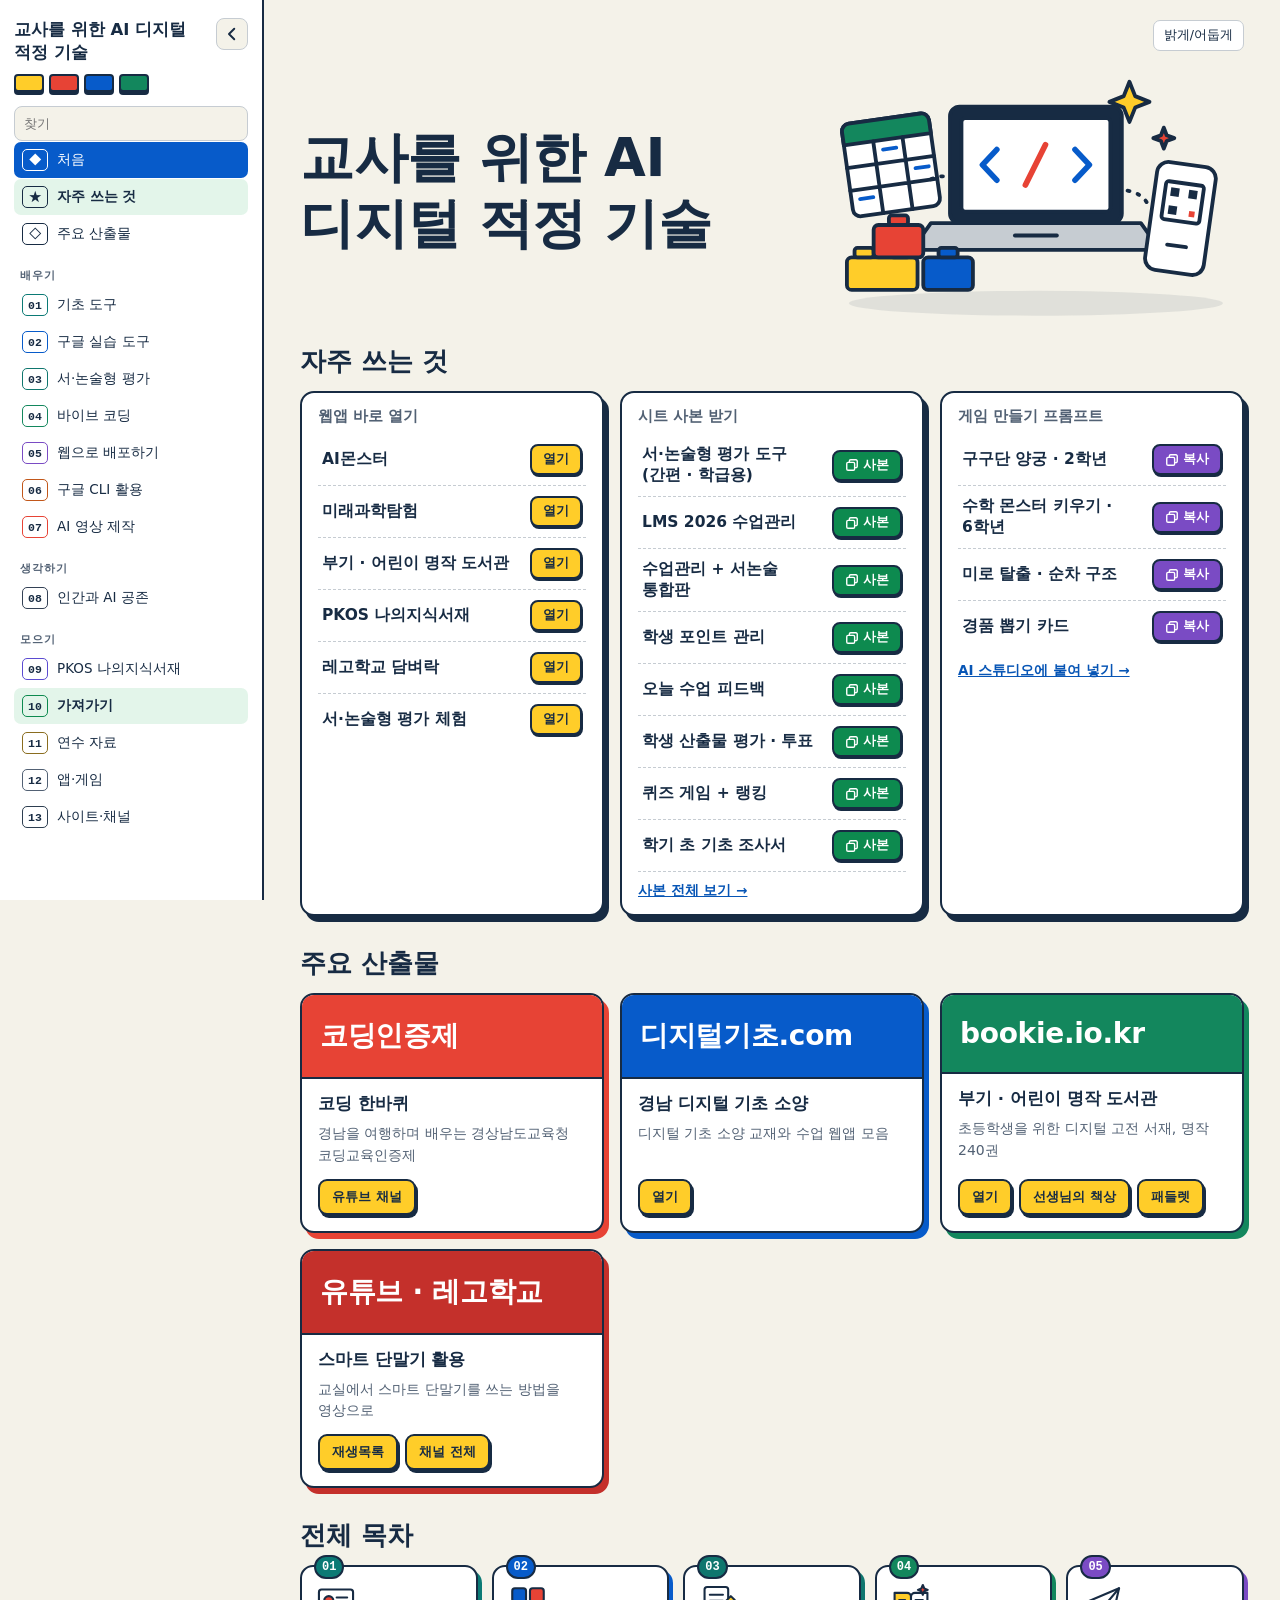
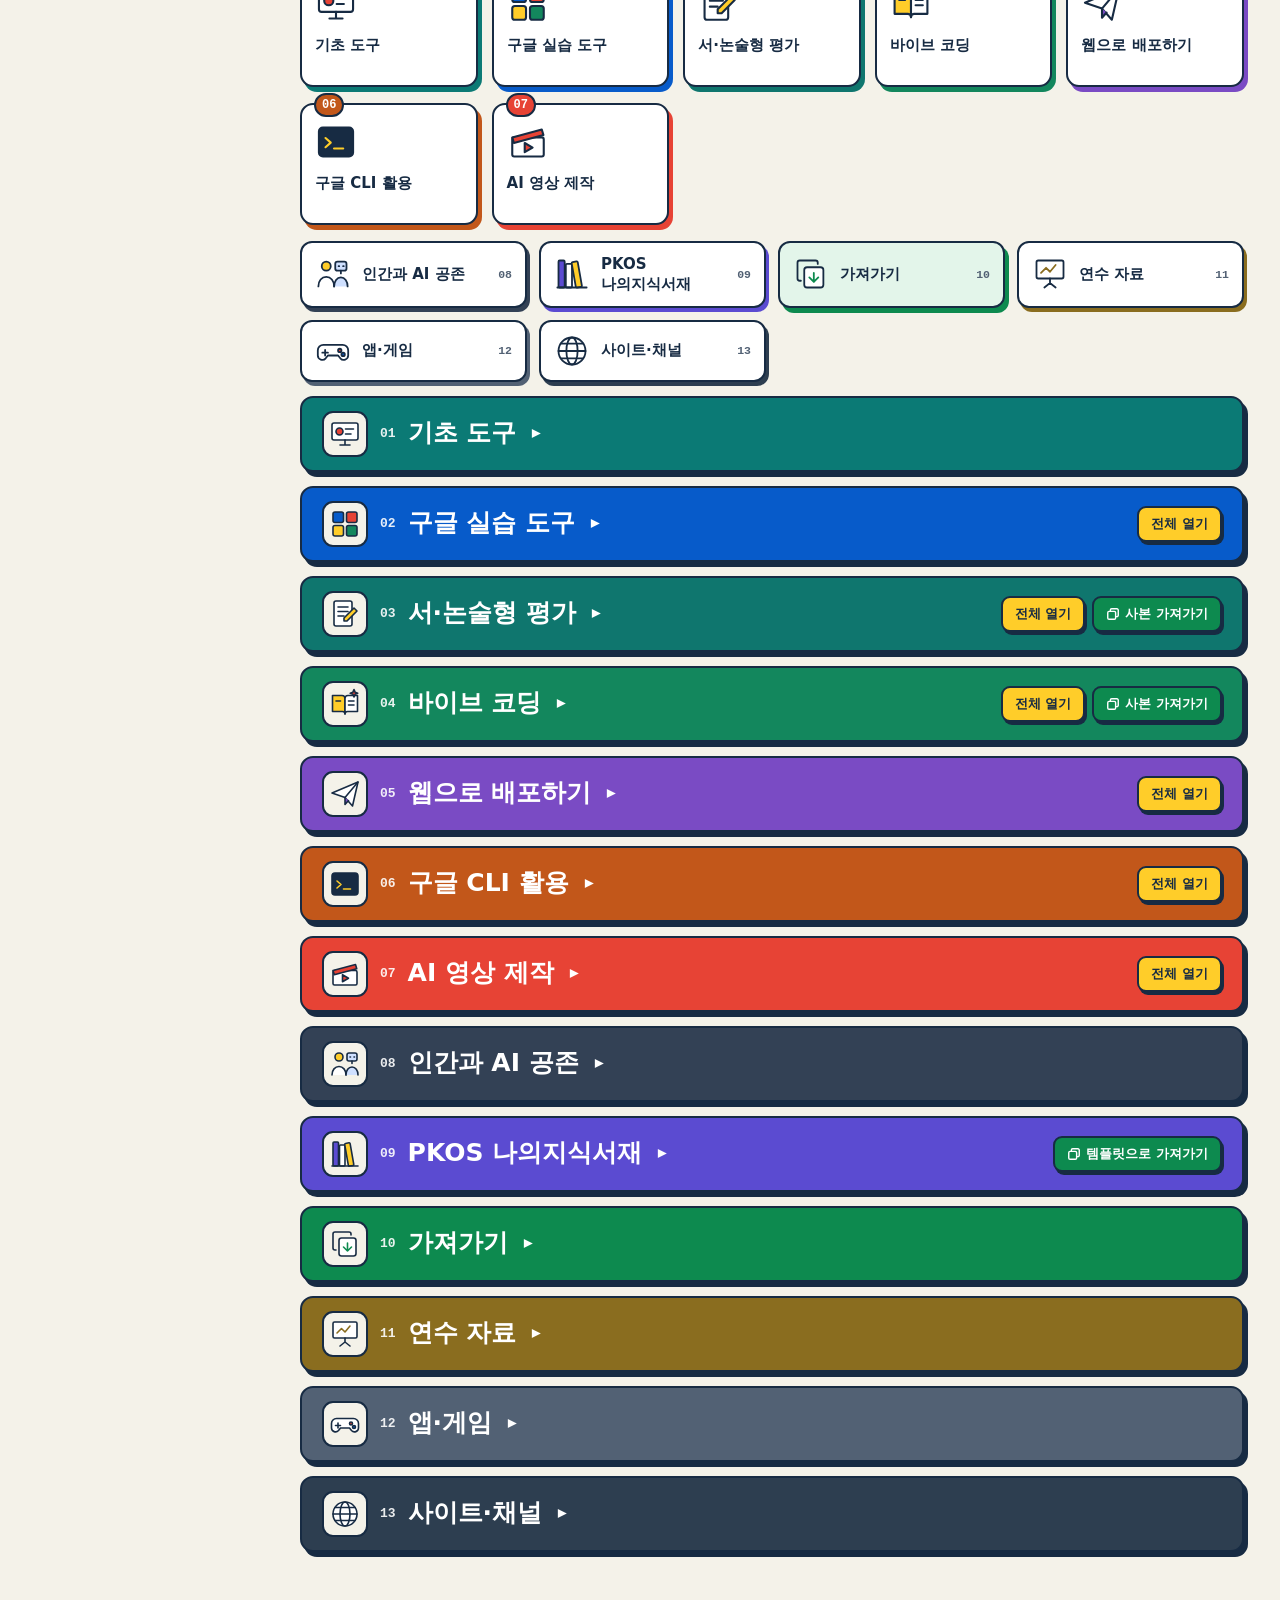
==== commit 7064ca06: "서논술형 평가 도구: 체험은 6학년 1반 체험용 웹앱, 사본은 학급용 원본으로 - 자주 쓰는 것 「서·논술형 평가 체험」을 체험용 웹앱(6학년 1반 견본 30명)으로 - 「서·논술" ====
--- a/index.html
+++ b/index.html
@@ -214,7 +214,7 @@
 <rect x="68" y="166" width="20" height="10" rx="3" fill="#e74335"/>
 </g>
 </svg></header>
-<section class="core" id="core"><h2 class="spoth">자주 쓰는 것</h2><div class="coregrid"><div class="corecol"><h3>웹앱 바로 열기</h3><a class="corerow" href="https://legoschool.github.io/aimon/" target="_blank" rel="noopener"><span>AI몬스터</span><em>열기</em></a><a class="corerow" href="https://science-world-2050.vercel.app" target="_blank" rel="noopener"><span>미래과학탐험</span><em>열기</em></a><a class="corerow" href="https://bookie.io.kr" target="_blank" rel="noopener"><span>부기 · 어린이 명작 도서관</span><em>열기</em></a><a class="corerow" href="https://legoschool.github.io/pkos-library/" target="_blank" rel="noopener"><span>PKOS 나의지식서재</span><em>열기</em></a><a class="corerow" href="https://legoschool-wall.legoschool.chatgpt.site" target="_blank" rel="noopener"><span>레고학교 담벼락</span><em>열기</em></a><a class="corerow" href="https://script.google.com/macros/s/AKfycbyDS6qCg_hk42mT-iFtffy5X7pTkLs7zCfsupxnAJS_Rwlbap0VxPbHIHhZa6im-7eY/exec" target="_blank" rel="noopener"><span>서·논술형 평가 체험</span><em>열기</em></a></div><div class="corecol"><h3>시트 사본 받기</h3><a class="corerow take" href="https://docs.google.com/spreadsheets/d/1_EjTb-b3UmY305V5OD-Os2y57ov8sltV3KrrLRs8Wss/copy" target="_blank" rel="noopener"><span>서·논술형 평가 도구 (간편)</span><em><svg viewBox="0 0 16 16" class="bi" aria-hidden="true"><path d="M5 5V3.5A1.5 1.5 0 0 1 6.5 2h6A1.5 1.5 0 0 1 14 3.5v6a1.5 1.5 0 0 1-1.5 1.5H11" fill="none" stroke="currentColor" stroke-width="1.6"/><rect x="2" y="5" width="9" height="9" rx="1.5" fill="none" stroke="currentColor" stroke-width="1.6"/></svg>사본</em></a><a class="corerow take" href="https://docs.google.com/spreadsheets/d/1Gt7D9dmMtUmz1b3-ojwlTvjtn7adQsqKeZiTI935img/copy" target="_blank" rel="noopener"><span>LMS 2026 수업관리</span><em><svg viewBox="0 0 16 16" class="bi" aria-hidden="true"><path d="M5 5V3.5A1.5 1.5 0 0 1 6.5 2h6A1.5 1.5 0 0 1 14 3.5v6a1.5 1.5 0 0 1-1.5 1.5H11" fill="none" stroke="currentColor" stroke-width="1.6"/><rect x="2" y="5" width="9" height="9" rx="1.5" fill="none" stroke="currentColor" stroke-width="1.6"/></svg>사본</em></a><a class="corerow take" href="https://docs.google.com/spreadsheets/d/1W2MKZO4dGjUAHHg7zMvms4NxPc3yGnXAUZ6OMNBuRg4/copy" target="_blank" rel="noopener"><span>수업관리 + 서논술 통합판</span><em><svg viewBox="0 0 16 16" class="bi" aria-hidden="true"><path d="M5 5V3.5A1.5 1.5 0 0 1 6.5 2h6A1.5 1.5 0 0 1 14 3.5v6a1.5 1.5 0 0 1-1.5 1.5H11" fill="none" stroke="currentColor" stroke-width="1.6"/><rect x="2" y="5" width="9" height="9" rx="1.5" fill="none" stroke="currentColor" stroke-width="1.6"/></svg>사본</em></a><a class="corerow take" href="https://docs.google.com/spreadsheets/d/1gdq288rqm2FiSADDFgxgfFYKftQO_BM8x5cdJf80AKQ/copy" target="_blank" rel="noopener"><span>학생 포인트 관리</span><em><svg viewBox="0 0 16 16" class="bi" aria-hidden="true"><path d="M5 5V3.5A1.5 1.5 0 0 1 6.5 2h6A1.5 1.5 0 0 1 14 3.5v6a1.5 1.5 0 0 1-1.5 1.5H11" fill="none" stroke="currentColor" stroke-width="1.6"/><rect x="2" y="5" width="9" height="9" rx="1.5" fill="none" stroke="currentColor" stroke-width="1.6"/></svg>사본</em></a><a class="corerow take" href="https://docs.google.com/spreadsheets/d/10bAhhOwR4hQQVkCwonwR5ixQJ764C4Mio4S6JDZV0k4/copy" target="_blank" rel="noopener"><span>오늘 수업 피드백</span><em><svg viewBox="0 0 16 16" class="bi" aria-hidden="true"><path d="M5 5V3.5A1.5 1.5 0 0 1 6.5 2h6A1.5 1.5 0 0 1 14 3.5v6a1.5 1.5 0 0 1-1.5 1.5H11" fill="none" stroke="currentColor" stroke-width="1.6"/><rect x="2" y="5" width="9" height="9" rx="1.5" fill="none" stroke="currentColor" stroke-width="1.6"/></svg>사본</em></a><a class="corerow take" href="https://docs.google.com/spreadsheets/d/1L0E47wBBBs3RCMnTFYHdCC3y4DLeEyCOAgNVFZ2Lu4I/copy" target="_blank" rel="noopener"><span>학생 산출물 평가 · 투표</span><em><svg viewBox="0 0 16 16" class="bi" aria-hidden="true"><path d="M5 5V3.5A1.5 1.5 0 0 1 6.5 2h6A1.5 1.5 0 0 1 14 3.5v6a1.5 1.5 0 0 1-1.5 1.5H11" fill="none" stroke="currentColor" stroke-width="1.6"/><rect x="2" y="5" width="9" height="9" rx="1.5" fill="none" stroke="currentColor" stroke-width="1.6"/></svg>사본</em></a><a class="corerow take" href="https://docs.google.com/spreadsheets/d/1HTyI95JaPuerGRarWx5MjXP-dAGFAQ9850TC1kBOJzg/copy" target="_blank" rel="noopener"><span>퀴즈 게임 + 랭킹</span><em><svg viewBox="0 0 16 16" class="bi" aria-hidden="true"><path d="M5 5V3.5A1.5 1.5 0 0 1 6.5 2h6A1.5 1.5 0 0 1 14 3.5v6a1.5 1.5 0 0 1-1.5 1.5H11" fill="none" stroke="currentColor" stroke-width="1.6"/><rect x="2" y="5" width="9" height="9" rx="1.5" fill="none" stroke="currentColor" stroke-width="1.6"/></svg>사본</em></a><a class="corerow take" href="https://docs.google.com/spreadsheets/d/1nSZ4Y7QZdlk-CPYB8L-8n4OM8RqzoF3GAPdCzkVlK9c/copy" target="_blank" rel="noopener"><span>학기 초 기초 조사서</span><em><svg viewBox="0 0 16 16" class="bi" aria-hidden="true"><path d="M5 5V3.5A1.5 1.5 0 0 1 6.5 2h6A1.5 1.5 0 0 1 14 3.5v6a1.5 1.5 0 0 1-1.5 1.5H11" fill="none" stroke="currentColor" stroke-width="1.6"/><rect x="2" y="5" width="9" height="9" rx="1.5" fill="none" stroke="currentColor" stroke-width="1.6"/></svg>사본</em></a><a class="coremore" href="#take">사본 전체 보기 →</a></div><div class="corecol"><h3>게임 만들기 프롬프트</h3><div class="corerow game"><span>구구단 양궁 · 2학년</span><button class="copyp" type="button" data-p="초등학교 2학년 구구단 연습용 &quot;양궁 게임&quot;을 단일 HTML 파일로 만들어줘.
+<section class="core" id="core"><h2 class="spoth">자주 쓰는 것</h2><div class="coregrid"><div class="corecol"><h3>웹앱 바로 열기</h3><a class="corerow" href="https://legoschool.github.io/aimon/" target="_blank" rel="noopener"><span>AI몬스터</span><em>열기</em></a><a class="corerow" href="https://science-world-2050.vercel.app" target="_blank" rel="noopener"><span>미래과학탐험</span><em>열기</em></a><a class="corerow" href="https://bookie.io.kr" target="_blank" rel="noopener"><span>부기 · 어린이 명작 도서관</span><em>열기</em></a><a class="corerow" href="https://legoschool.github.io/pkos-library/" target="_blank" rel="noopener"><span>PKOS 나의지식서재</span><em>열기</em></a><a class="corerow" href="https://legoschool-wall.legoschool.chatgpt.site" target="_blank" rel="noopener"><span>레고학교 담벼락</span><em>열기</em></a><a class="corerow" href="https://script.google.com/macros/s/AKfycbx19TfR_cBG0P43ariL00VvvLzAAkK8cPwe64cT3tQOr1l69t4RQnrYhiAY07frcdibjQ/exec" target="_blank" rel="noopener"><span>서·논술형 평가 체험</span><em>열기</em></a></div><div class="corecol"><h3>시트 사본 받기</h3><a class="corerow take" href="https://docs.google.com/spreadsheets/d/1yS20vjJNrB8tOLssc80JCxCE3PjJq-GJnPWqgG-dtBM/copy" target="_blank" rel="noopener"><span>서·논술형 평가 도구 (간편 · 학급용)</span><em><svg viewBox="0 0 16 16" class="bi" aria-hidden="true"><path d="M5 5V3.5A1.5 1.5 0 0 1 6.5 2h6A1.5 1.5 0 0 1 14 3.5v6a1.5 1.5 0 0 1-1.5 1.5H11" fill="none" stroke="currentColor" stroke-width="1.6"/><rect x="2" y="5" width="9" height="9" rx="1.5" fill="none" stroke="currentColor" stroke-width="1.6"/></svg>사본</em></a><a class="corerow take" href="https://docs.google.com/spreadsheets/d/1Gt7D9dmMtUmz1b3-ojwlTvjtn7adQsqKeZiTI935img/copy" target="_blank" rel="noopener"><span>LMS 2026 수업관리</span><em><svg viewBox="0 0 16 16" class="bi" aria-hidden="true"><path d="M5 5V3.5A1.5 1.5 0 0 1 6.5 2h6A1.5 1.5 0 0 1 14 3.5v6a1.5 1.5 0 0 1-1.5 1.5H11" fill="none" stroke="currentColor" stroke-width="1.6"/><rect x="2" y="5" width="9" height="9" rx="1.5" fill="none" stroke="currentColor" stroke-width="1.6"/></svg>사본</em></a><a class="corerow take" href="https://docs.google.com/spreadsheets/d/1W2MKZO4dGjUAHHg7zMvms4NxPc3yGnXAUZ6OMNBuRg4/copy" target="_blank" rel="noopener"><span>수업관리 + 서논술 통합판</span><em><svg viewBox="0 0 16 16" class="bi" aria-hidden="true"><path d="M5 5V3.5A1.5 1.5 0 0 1 6.5 2h6A1.5 1.5 0 0 1 14 3.5v6a1.5 1.5 0 0 1-1.5 1.5H11" fill="none" stroke="currentColor" stroke-width="1.6"/><rect x="2" y="5" width="9" height="9" rx="1.5" fill="none" stroke="currentColor" stroke-width="1.6"/></svg>사본</em></a><a class="corerow take" href="https://docs.google.com/spreadsheets/d/1gdq288rqm2FiSADDFgxgfFYKftQO_BM8x5cdJf80AKQ/copy" target="_blank" rel="noopener"><span>학생 포인트 관리</span><em><svg viewBox="0 0 16 16" class="bi" aria-hidden="true"><path d="M5 5V3.5A1.5 1.5 0 0 1 6.5 2h6A1.5 1.5 0 0 1 14 3.5v6a1.5 1.5 0 0 1-1.5 1.5H11" fill="none" stroke="currentColor" stroke-width="1.6"/><rect x="2" y="5" width="9" height="9" rx="1.5" fill="none" stroke="currentColor" stroke-width="1.6"/></svg>사본</em></a><a class="corerow take" href="https://docs.google.com/spreadsheets/d/10bAhhOwR4hQQVkCwonwR5ixQJ764C4Mio4S6JDZV0k4/copy" target="_blank" rel="noopener"><span>오늘 수업 피드백</span><em><svg viewBox="0 0 16 16" class="bi" aria-hidden="true"><path d="M5 5V3.5A1.5 1.5 0 0 1 6.5 2h6A1.5 1.5 0 0 1 14 3.5v6a1.5 1.5 0 0 1-1.5 1.5H11" fill="none" stroke="currentColor" stroke-width="1.6"/><rect x="2" y="5" width="9" height="9" rx="1.5" fill="none" stroke="currentColor" stroke-width="1.6"/></svg>사본</em></a><a class="corerow take" href="https://docs.google.com/spreadsheets/d/1L0E47wBBBs3RCMnTFYHdCC3y4DLeEyCOAgNVFZ2Lu4I/copy" target="_blank" rel="noopener"><span>학생 산출물 평가 · 투표</span><em><svg viewBox="0 0 16 16" class="bi" aria-hidden="true"><path d="M5 5V3.5A1.5 1.5 0 0 1 6.5 2h6A1.5 1.5 0 0 1 14 3.5v6a1.5 1.5 0 0 1-1.5 1.5H11" fill="none" stroke="currentColor" stroke-width="1.6"/><rect x="2" y="5" width="9" height="9" rx="1.5" fill="none" stroke="currentColor" stroke-width="1.6"/></svg>사본</em></a><a class="corerow take" href="https://docs.google.com/spreadsheets/d/1HTyI95JaPuerGRarWx5MjXP-dAGFAQ9850TC1kBOJzg/copy" target="_blank" rel="noopener"><span>퀴즈 게임 + 랭킹</span><em><svg viewBox="0 0 16 16" class="bi" aria-hidden="true"><path d="M5 5V3.5A1.5 1.5 0 0 1 6.5 2h6A1.5 1.5 0 0 1 14 3.5v6a1.5 1.5 0 0 1-1.5 1.5H11" fill="none" stroke="currentColor" stroke-width="1.6"/><rect x="2" y="5" width="9" height="9" rx="1.5" fill="none" stroke="currentColor" stroke-width="1.6"/></svg>사본</em></a><a class="corerow take" href="https://docs.google.com/spreadsheets/d/1nSZ4Y7QZdlk-CPYB8L-8n4OM8RqzoF3GAPdCzkVlK9c/copy" target="_blank" rel="noopener"><span>학기 초 기초 조사서</span><em><svg viewBox="0 0 16 16" class="bi" aria-hidden="true"><path d="M5 5V3.5A1.5 1.5 0 0 1 6.5 2h6A1.5 1.5 0 0 1 14 3.5v6a1.5 1.5 0 0 1-1.5 1.5H11" fill="none" stroke="currentColor" stroke-width="1.6"/><rect x="2" y="5" width="9" height="9" rx="1.5" fill="none" stroke="currentColor" stroke-width="1.6"/></svg>사본</em></a><a class="coremore" href="#take">사본 전체 보기 →</a></div><div class="corecol"><h3>게임 만들기 프롬프트</h3><div class="corerow game"><span>구구단 양궁 · 2학년</span><button class="copyp" type="button" data-p="초등학교 2학년 구구단 연습용 &quot;양궁 게임&quot;을 단일 HTML 파일로 만들어줘.
 외부 라이브러리와 CDN 없이 순수 HTML/CSS/Canvas/JS만 사용해서 교실에서 오프라인으로도 열리게 해줘.
 [게임 규칙]
 - 화면에 문제(예: 3 × 7)가 뜨고, 답이 적힌 풍선 5개가 떠다님
@@ -251,13 +251,13 @@
 <section class="block shut" id="video" style="--c:#e74335"><div class="bhead"><button class="htitle" type="button" aria-expanded="false"><span class="hicon"><svg viewBox="0 0 64 64" class="ic" aria-hidden="true"><g fill="none" stroke="currentColor" stroke-width="3.2" stroke-linejoin="round" stroke-linecap="round"><rect x="8" y="25" width="48" height="29" rx="3" fill="#fff"/><path d="M8 25l45-12 2.5 8.5L10.5 33.5z" fill="#e74335"/><path d="M27 33.5v14l12-7z" fill="#e74335"/></g></svg></span><span class="hnum">07</span><h2>AI 영상 제작</h2><span class="chev" aria-hidden="true">▾</span></button><div class="btns"><a class="btn" href="자료/영상제작/index.html" target="_blank" rel="noopener">전체 열기</a></div></div><div class="wrap"><div class="grp"><h3>알아보기</h3><div class="chips"><a class="chip" href="자료/영상제작/index.html#ai-cinema" target="_blank" rel="noopener"><b>01</b><span>AI로 만든 영화와 애니메이션</span></a><a class="chip" href="자료/영상제작/index.html#our-story" target="_blank" rel="noopener"><b>02</b><span>학생 영상 제작 사례</span></a><a class="chip" href="자료/영상제작/index.html#why-create" target="_blank" rel="noopener"><b>03</b><span>영상 제작의 효과</span></a><a class="chip" href="자료/영상제작/index.html#editing-basics" target="_blank" rel="noopener"><b>04</b><span>영상 편집 기초 용어</span></a><a class="chip" href="자료/영상제작/index.html#tool-map" target="_blank" rel="noopener"><b>05</b><span>제작 목적별 도구</span></a><a class="chip" href="자료/영상제작/index.html#history" target="_blank" rel="noopener"><b>06</b><span>생성형 AI 도구의 발전</span></a></div></div><div class="grp"><h3>따라 하기</h3><div class="chips flow"><a class="chip" href="자료/영상제작/index.html#start" target="_blank" rel="noopener"><b>07</b><span>영상 제작을 위한 컴퓨터 준비</span></a><a class="chip" href="자료/영상제작/index.html#language" target="_blank" rel="noopener"><b>08</b><span>프롬프트 작성과 수정</span></a><a class="chip" href="자료/영상제작/index.html#scenario" target="_blank" rel="noopener"><b>09</b><span>ChatGPT · Gemini 시나리오 작성</span></a><a class="chip" href="자료/영상제작/index.html#vrew-install" target="_blank" rel="noopener"><b>10</b><span>Vrew 내려받기와 설치</span></a><a class="chip" href="자료/영상제작/index.html#vrew-create" target="_blank" rel="noopener"><b>11</b><span>Vrew 대본으로 영상 만들기</span></a><a class="chip" href="자료/영상제작/index.html#vrew-edit" target="_blank" rel="noopener"><b>12</b><span>Vrew 편집과 내보내기</span></a><a class="chip" href="자료/영상제작/index.html#canva-verify" target="_blank" rel="noopener"><b>13</b><span>Canva 교사 인증과 작업 공간</span></a><a class="chip" href="자료/영상제작/index.html#canva-basics" target="_blank" rel="noopener"><b>14</b><span>Canva 기본 편집</span></a><a class="chip" href="자료/영상제작/index.html#canva-functions" target="_blank" rel="noopener"><b>15</b><span>Canva 기능 사전</span></a><a class="chip" href="자료/영상제작/index.html#canva-ai" target="_blank" rel="noopener"><b>16</b><span>Canva AI 이미지 편집</span></a><a class="chip" href="자료/영상제작/index.html#canva-video" target="_blank" rel="noopener"><b>17</b><span>Canva 30초 영상 만들기</span></a><a class="chip" href="자료/영상제작/index.html#canva-share" target="_blank" rel="noopener"><b>18</b><span>Canva 공유와 디자인 싱킹</span></a><a class="chip" href="자료/영상제작/index.html#flow" target="_blank" rel="noopener"><b>19</b><span>Google Flow 영상 생성</span></a><a class="chip" href="자료/영상제작/index.html#higgsfield" target="_blank" rel="noopener"><b>20</b><span>Higgsfield 모델과 영상 예시</span></a><a class="chip" href="자료/영상제작/index.html#capcut" target="_blank" rel="noopener"><b>21</b><span>CapCut 편집과 AI 기능</span></a><a class="chip" href="자료/영상제작/index.html#advanced" target="_blank" rel="noopener"><b>22</b><span>심화 제작 실습</span></a></div></div><div class="grp"><h3>더 보기</h3><div class="chips"><a class="chip" href="자료/영상제작/index.html#teaching" target="_blank" rel="noopener"><b>23</b><span>영상 제작 수업</span></a><a class="chip" href="자료/영상제작/index.html#examples" target="_blank" rel="noopener"><b>24</b><span>영상 예시와 자료실</span></a><a class="chip" href="자료/영상제작/index.html#plan" target="_blank" rel="noopener"><b>25</b><span>영상 제작 도구 모음</span></a><a class="chip" href="자료/영상제작/index.html#sources" target="_blank" rel="noopener"><b>26</b><span>도구별 도움말과 사용 안내</span></a></div></div></div></section>
 <section class="block shut" id="coexist" style="--c:#334155"><div class="bhead"><button class="htitle" type="button" aria-expanded="false"><span class="hicon"><svg viewBox="0 0 64 64" class="ic" aria-hidden="true"><g fill="none" stroke="currentColor" stroke-width="3.2" stroke-linejoin="round" stroke-linecap="round"><circle cx="20" cy="18" r="8" fill="#ffcd29"/><path d="M6 54c0-10 6-17 14-17s14 7 14 17" fill="#fff"/><rect x="36" y="10" width="20" height="16" rx="4" fill="#cfe0ff"/><path d="M42 18h1M50 18h1M46 26v5"/><path d="M34 54c0-9 5-16 12-16s12 7 12 16" fill="#cfe0ff"/></g></svg></span><span class="hnum">08</span><h2>인간과 AI 공존</h2><span class="chev" aria-hidden="true">▾</span></button></div><div class="wrap"><div class="grp"><h3>AI 비서 · Project Astra</h3><div class="vgrid"><a class="vcard" href="https://www.youtube.com/watch?v=JcDBFAm9PPI" target="_blank" rel="noopener"><span class="thumb" style="background-image:url(https://i.ytimg.com/vi/JcDBFAm9PPI/hqdefault.jpg)"><span class="playb">▶</span></span><b>보고 듣고 대신 해 주는 AI 비서</b><small>Google</small></a><a class="vcard" href="https://www.youtube.com/watch?v=MQ4JfafE5Wo" target="_blank" rel="noopener"><span class="thumb" style="background-image:url(https://i.ytimg.com/vi/MQ4JfafE5Wo/hqdefault.jpg)"><span class="playb">▶</span></span><b>AI 튜터와 함께하는 배움</b><small>Google</small></a><a class="vcard" href="https://www.youtube.com/watch?v=nXVvvRhiGjI" target="_blank" rel="noopener"><span class="thumb" style="background-image:url(https://i.ytimg.com/vi/nXVvvRhiGjI/hqdefault.jpg)"><span class="playb">▶</span></span><b>AI 비서가 그리는 미래</b><small>Google</small></a></div></div><div class="grp"><h3>휴머노이드 로봇</h3><div class="vgrid"><a class="vcard" href="https://www.youtube.com/watch?v=dP_i7hRvGpE" target="_blank" rel="noopener"><span class="thumb" style="background-image:url(https://i.ytimg.com/vi/dP_i7hRvGpE/hqdefault.jpg)"><span class="playb">▶</span></span><b>Atlas를 만들고 고치는 과정</b><small>Boston Dynamics</small></a><a class="vcard" href="https://www.youtube.com/watch?v=ezPLXk78Cfk" target="_blank" rel="noopener"><span class="thumb" style="background-image:url(https://i.ytimg.com/vi/ezPLXk78Cfk/hqdefault.jpg)"><span class="playb">▶</span></span><b>월드컵 경기장에 선 Atlas</b><small>Boston Dynamics</small></a><a class="vcard" href="https://www.youtube.com/watch?v=tv90GFM9RAo" target="_blank" rel="noopener"><span class="thumb" style="background-image:url(https://i.ytimg.com/vi/tv90GFM9RAo/hqdefault.jpg)"><span class="playb">▶</span></span><b>자동차 공장에서 일하는 Figure 03</b><small>Figure</small></a><a class="vcard" href="https://www.youtube.com/watch?v=LTYMWadOW7c" target="_blank" rel="noopener"><span class="thumb" style="background-image:url(https://i.ytimg.com/vi/LTYMWadOW7c/hqdefault.jpg)"><span class="playb">▶</span></span><b>집안일을 돕는 NEO</b><small>1X</small></a><a class="vcard" href="https://www.youtube.com/watch?v=bYkyz9QwqCw" target="_blank" rel="noopener"><span class="thumb" style="background-image:url(https://i.ytimg.com/vi/bYkyz9QwqCw/hqdefault.jpg)"><span class="playb">▶</span></span><b>휴머노이드 실시간 대규모 시연</b><small>Unitree</small></a><a class="vcard" href="https://www.youtube.com/watch?v=DrNcXgoFv20" target="_blank" rel="noopener"><span class="thumb" style="background-image:url(https://i.ytimg.com/vi/DrNcXgoFv20/hqdefault.jpg)"><span class="playb">▶</span></span><b>스스로 길을 찾는 Optimus</b><small>Tesla</small></a></div></div><div class="grp"><h3>책그림 · 인간과 인공지능</h3><div class="vgrid"><a class="vcard" href="https://www.youtube.com/watch?v=wtdtU4mqqig" target="_blank" rel="noopener"><span class="thumb" style="background-image:url(https://i.ytimg.com/vi/wtdtU4mqqig/hqdefault.jpg)"><span class="playb">▶</span></span><b>인간 vs 기계 · 영드 「휴먼스」</b><small>책그림</small></a><a class="vcard" href="https://www.youtube.com/watch?v=vP1osGjjtEU" target="_blank" rel="noopener"><span class="thumb" style="background-image:url(https://i.ytimg.com/vi/vP1osGjjtEU/hqdefault.jpg)"><span class="playb">▶</span></span><b>인간 vs AI, 누구에게 배우겠습니까</b><small>책그림</small></a></div></div><div class="grp"><h3>함께 생각하기</h3><div class="thinkgrid"><div class="think"><h4>대체되기 어려운 일</h4><ul><li>아이 한 명 한 명의 마음을 읽고 관계를 맺는 일</li><li>상황과 맥락을 보고 무엇이 옳은지 판단하는 일</li><li>결과에 책임을 지는 일</li><li>무엇을 묻고 어떤 문제를 풀지 정하는 일</li></ul></div><div class="think"><h4>사람이 맡을 일</h4><ul><li>목표를 정하고 AI에게 일을 나누어 맡기기</li><li>AI가 낸 답을 확인하고 고치기</li><li>사람과 사람을 잇고 함께 결정하기</li><li>만든 것을 우리 교실에 맞게 다듬기</li></ul></div><div class="think"><h4>알맞게 쓰기</h4><ul><li>초안·정리·반복은 AI, 판단·평가·관계는 사람</li><li>출처와 사실을 한 번 더 확인하기</li><li>학생 개인정보는 넣지 않기</li><li>쓸 때와 쓰지 않을 때를 미리 정하기</li></ul></div><div class="think"><h4>아이들에게 가르칠 것</h4><ul><li>좋은 질문을 만드는 힘</li><li>AI 답을 의심하고 확인하는 습관</li><li><a href="#app-vibesel">감정을 알고 다루는 힘, 함께 일하는 힘</a></li><li><a href="#vibe">직접 만들어 보는 경험</a></li><li><a href="#app-wise">인간 중심으로 AI를 쓰는 태도</a></li></ul></div></div></div></div></section>
 <section class="block shut" id="pkos" style="--c:#5b4bd1"><div class="bhead"><button class="htitle" type="button" aria-expanded="false"><span class="hicon"><svg viewBox="0 0 64 64" class="ic" aria-hidden="true"><g fill="none" stroke="currentColor" stroke-width="3.2" stroke-linejoin="round" stroke-linecap="round"><rect x="8" y="8" width="11" height="48" rx="2" fill="#5b4bd1"/><rect x="21" y="14" width="11" height="42" rx="2" fill="#fff"/><rect x="35" y="10" width="11" height="46" rx="2" fill="#ffcd29" transform="rotate(-10 40 33)"/><path d="M6 56h52"/></g></svg></span><span class="hnum">09</span><h2>PKOS 나의지식서재</h2><span class="chev" aria-hidden="true">▾</span></button><div class="btns"><a class="btn take" href="https://github.com/legoschool/pkos-library" target="_blank" rel="noopener"><svg viewBox="0 0 16 16" class="bi" aria-hidden="true"><path d="M5 5V3.5A1.5 1.5 0 0 1 6.5 2h6A1.5 1.5 0 0 1 14 3.5v6a1.5 1.5 0 0 1-1.5 1.5H11" fill="none" stroke="currentColor" stroke-width="1.6"/><rect x="2" y="5" width="9" height="9" rx="1.5" fill="none" stroke="currentColor" stroke-width="1.6"/></svg>템플릿으로 가져가기</a></div></div><div class="wrap"><p class="lead">PKOS(개인지식운영체계)는 수업과 연수에서 해 온 일과 그때의 생각을 자료와 함께 남기고, 다음 수업과 AI 협업에 다시 꺼내 쓰는 개인 기록 서재입니다. 로그인 없이 브라우저에서 쓰고, 고른 기록만 웹 주소로 나눕니다.</p><div class="pflow"><div class="fstep"><b>1</b><i>모으기</i><small>블로그·한글·PPT를 변환기로 옮긴다</small></div><div class="fstep"><b>2</b><i>기록하기</i><small>자료 옆에 그때의 생각을 적는다</small></div><div class="fstep"><b>3</b><i>잇기</i><small>기록끼리 묶고 다시 꺼내 쓴다</small></div><div class="fstep"><b>4</b><i>나누기</i><small>고른 기록만 웹 주소로 공유한다</small></div></div><div class="cards"><div class="card"><h4>나의지식서재</h4><div class="btns"><a class="btn" href="https://legoschool.github.io/pkos-library/" target="_blank" rel="noopener">열기</a><a class="btn" href="https://legoschool.github.io/pkos-library/?demo=1" target="_blank" rel="noopener">체험 서재</a><a class="btn" href="https://legoschool.github.io/pkos-library/manual/" target="_blank" rel="noopener">사용 설명서</a></div></div><div class="card"><h4>PKOS 도구 모음 · 실습 교재</h4><div class="btns"><a class="btn" href="https://legoschool.github.io/pkos-workshop/" target="_blank" rel="noopener">열기</a><a class="btn" href="https://legoschool.github.io/pkos-workshop/presentation/" target="_blank" rel="noopener">발표 페이지</a></div></div><div class="card"><h4>자료변환기</h4><div class="btns"><a class="btn" href="https://colab.research.google.com/github/legoschool/pkos-fileconverter/blob/main/PKOS_%EB%B3%80%ED%99%98%EA%B8%B0.ipynb" target="_blank" rel="noopener">코랩에서 열기</a><a class="btn" href="https://legoschool.github.io/pkos-textbook/" target="_blank" rel="noopener">실습 교재</a></div></div><div class="card"><h4>사이트 제작기</h4><div class="btns"><a class="btn" href="https://legoschool.github.io/pkos-publisher/%EC%A0%9C%EC%9E%91%EA%B8%B0.html" target="_blank" rel="noopener">제작기</a></div></div><div class="card"><h4>주제별 교원 연수 기록</h4><div class="btns"><a class="btn" href="https://pkos-teacher-learning.legoschool.chatgpt.site" target="_blank" rel="noopener">열기</a></div></div><div class="card"><h4>기능 둘러보기</h4><div class="btns"><a class="btn" href="https://legoschool.github.io/pkos/docs/mockup/" target="_blank" rel="noopener">목업</a><a class="btn" href="https://legoschool.github.io/pkos/" target="_blank" rel="noopener">소개</a></div></div></div></div></section>
-<section class="block shut" id="take" style="--c:#0d8a4f"><div class="bhead"><button class="htitle" type="button" aria-expanded="false"><span class="hicon"><svg viewBox="0 0 64 64" class="ic" aria-hidden="true"><g fill="none" stroke="currentColor" stroke-width="3.2" stroke-linejoin="round" stroke-linecap="round"><rect x="20" y="20" width="34" height="36" rx="5" fill="#fff"/><path d="M14 44H12a4 4 0 0 1-4-4V12a4 4 0 0 1 4-4h28a4 4 0 0 1 4 4v2"/><path d="M37 30v16M29 38l8 8 8-8" stroke="#0d8a4f"/></g></svg></span><span class="hnum">10</span><h2>가져가기</h2><span class="chev" aria-hidden="true">▾</span></button></div><div class="wrap"><div class="how"><span><b>시트</b>파일 → 사본 만들기</span><span><b>깃허브</b>Use this template · Fork</span><span><b>코드</b>복사해서 내 Apps Script에 붙이기</span></div><div class="grp" id="take-sheet"><h3>구글 시트 사본</h3><div class="cards"><div class="card"><h4>바이브 코딩 시트 사본 전체 목록</h4><div class="btns"><a class="btn take" href="자료/바이브코딩_자습서.html#p28" target="_blank" rel="noopener"><svg viewBox="0 0 16 16" class="bi" aria-hidden="true"><path d="M5 5V3.5A1.5 1.5 0 0 1 6.5 2h6A1.5 1.5 0 0 1 14 3.5v6a1.5 1.5 0 0 1-1.5 1.5H11" fill="none" stroke="currentColor" stroke-width="1.6"/><rect x="2" y="5" width="9" height="9" rx="1.5" fill="none" stroke="currentColor" stroke-width="1.6"/></svg>사본 목록</a></div></div><div class="card"><h4>서·논술형 단계별 앱 샘플 시트</h4><div class="btns"><a class="btn take" href="https://github.com/legoschool/teacher-ai-hub/tree/main/자료/샘플시트" target="_blank" rel="noopener"><svg viewBox="0 0 16 16" class="bi" aria-hidden="true"><path d="M5 5V3.5A1.5 1.5 0 0 1 6.5 2h6A1.5 1.5 0 0 1 14 3.5v6a1.5 1.5 0 0 1-1.5 1.5H11" fill="none" stroke="currentColor" stroke-width="1.6"/><rect x="2" y="5" width="9" height="9" rx="1.5" fill="none" stroke="currentColor" stroke-width="1.6"/></svg>샘플 시트</a></div></div></div></div><div class="grp" id="take-code"><h3>코드와 꾸러미</h3><div class="cards"><div class="card"><h4>서·논술형 단계별 앱 가~바 코드</h4><div class="btns"><a class="btn take" href="https://github.com/legoschool/teacher-ai-hub/tree/main/자료/단계별앱" target="_blank" rel="noopener"><svg viewBox="0 0 16 16" class="bi" aria-hidden="true"><path d="M5 5V3.5A1.5 1.5 0 0 1 6.5 2h6A1.5 1.5 0 0 1 14 3.5v6a1.5 1.5 0 0 1-1.5 1.5H11" fill="none" stroke="currentColor" stroke-width="1.6"/><rect x="2" y="5" width="9" height="9" rx="1.5" fill="none" stroke="currentColor" stroke-width="1.6"/></svg>코드</a></div></div><div class="card"><h4>서·논술형 평가 · 복제와 사용 안내</h4><div class="btns"><a class="btn take" href="https://science-writing-guide.legoschool.chatgpt.site" target="_blank" rel="noopener"><svg viewBox="0 0 16 16" class="bi" aria-hidden="true"><path d="M5 5V3.5A1.5 1.5 0 0 1 6.5 2h6A1.5 1.5 0 0 1 14 3.5v6a1.5 1.5 0 0 1-1.5 1.5H11" fill="none" stroke="currentColor" stroke-width="1.6"/><rect x="2" y="5" width="9" height="9" rx="1.5" fill="none" stroke="currentColor" stroke-width="1.6"/></svg>복제 안내</a></div></div></div></div><div class="grp" id="take-github"><h3>깃허브 저장소</h3><div class="cards"><div class="card"><h4>PKOS 나의지식서재</h4><div class="btns"><a class="btn take" href="https://github.com/legoschool/pkos-library" target="_blank" rel="noopener"><svg viewBox="0 0 16 16" class="bi" aria-hidden="true"><path d="M5 5V3.5A1.5 1.5 0 0 1 6.5 2h6A1.5 1.5 0 0 1 14 3.5v6a1.5 1.5 0 0 1-1.5 1.5H11" fill="none" stroke="currentColor" stroke-width="1.6"/><rect x="2" y="5" width="9" height="9" rx="1.5" fill="none" stroke="currentColor" stroke-width="1.6"/></svg>템플릿으로 가져가기</a></div></div><div class="card"><h4>PKOS 자료변환기</h4><div class="btns"><a class="btn take" href="https://github.com/legoschool/pkos-fileconverter" target="_blank" rel="noopener"><svg viewBox="0 0 16 16" class="bi" aria-hidden="true"><path d="M5 5V3.5A1.5 1.5 0 0 1 6.5 2h6A1.5 1.5 0 0 1 14 3.5v6a1.5 1.5 0 0 1-1.5 1.5H11" fill="none" stroke="currentColor" stroke-width="1.6"/><rect x="2" y="5" width="9" height="9" rx="1.5" fill="none" stroke="currentColor" stroke-width="1.6"/></svg>저장소</a></div></div><div class="card"><h4>PKOS 사이트 제작기</h4><div class="btns"><a class="btn take" href="https://github.com/legoschool/pkos-publisher" target="_blank" rel="noopener"><svg viewBox="0 0 16 16" class="bi" aria-hidden="true"><path d="M5 5V3.5A1.5 1.5 0 0 1 6.5 2h6A1.5 1.5 0 0 1 14 3.5v6a1.5 1.5 0 0 1-1.5 1.5H11" fill="none" stroke="currentColor" stroke-width="1.6"/><rect x="2" y="5" width="9" height="9" rx="1.5" fill="none" stroke="currentColor" stroke-width="1.6"/></svg>저장소</a></div></div><div class="card"><h4>AI몬스터</h4><div class="btns"><a class="btn take" href="https://github.com/legoschool/aimon" target="_blank" rel="noopener"><svg viewBox="0 0 16 16" class="bi" aria-hidden="true"><path d="M5 5V3.5A1.5 1.5 0 0 1 6.5 2h6A1.5 1.5 0 0 1 14 3.5v6a1.5 1.5 0 0 1-1.5 1.5H11" fill="none" stroke="currentColor" stroke-width="1.6"/><rect x="2" y="5" width="9" height="9" rx="1.5" fill="none" stroke="currentColor" stroke-width="1.6"/></svg>저장소</a></div></div><div class="card"><h4>G-DEAL 몬스터 원정대</h4><div class="btns"><a class="btn take" href="https://github.com/legoschool/hanmadang-monster-battle" target="_blank" rel="noopener"><svg viewBox="0 0 16 16" class="bi" aria-hidden="true"><path d="M5 5V3.5A1.5 1.5 0 0 1 6.5 2h6A1.5 1.5 0 0 1 14 3.5v6a1.5 1.5 0 0 1-1.5 1.5H11" fill="none" stroke="currentColor" stroke-width="1.6"/><rect x="2" y="5" width="9" height="9" rx="1.5" fill="none" stroke="currentColor" stroke-width="1.6"/></svg>저장소</a></div></div><div class="card"><h4>미래과학탐험</h4><div class="btns"><a class="btn take" href="https://github.com/legoschool/science-world-2050" target="_blank" rel="noopener"><svg viewBox="0 0 16 16" class="bi" aria-hidden="true"><path d="M5 5V3.5A1.5 1.5 0 0 1 6.5 2h6A1.5 1.5 0 0 1 14 3.5v6a1.5 1.5 0 0 1-1.5 1.5H11" fill="none" stroke="currentColor" stroke-width="1.6"/><rect x="2" y="5" width="9" height="9" rx="1.5" fill="none" stroke="currentColor" stroke-width="1.6"/></svg>저장소</a></div></div><div class="card"><h4>WISE · AI 적정활용 수업</h4><div class="btns"><a class="btn take" href="https://github.com/legoschool/wise-ai" target="_blank" rel="noopener"><svg viewBox="0 0 16 16" class="bi" aria-hidden="true"><path d="M5 5V3.5A1.5 1.5 0 0 1 6.5 2h6A1.5 1.5 0 0 1 14 3.5v6a1.5 1.5 0 0 1-1.5 1.5H11" fill="none" stroke="currentColor" stroke-width="1.6"/><rect x="2" y="5" width="9" height="9" rx="1.5" fill="none" stroke="currentColor" stroke-width="1.6"/></svg>사이트</a><a class="btn take" href="https://github.com/legoschool/ai-for-good" target="_blank" rel="noopener"><svg viewBox="0 0 16 16" class="bi" aria-hidden="true"><path d="M5 5V3.5A1.5 1.5 0 0 1 6.5 2h6A1.5 1.5 0 0 1 14 3.5v6a1.5 1.5 0 0 1-1.5 1.5H11" fill="none" stroke="currentColor" stroke-width="1.6"/><rect x="2" y="5" width="9" height="9" rx="1.5" fill="none" stroke="currentColor" stroke-width="1.6"/></svg>수업 꾸러미</a></div></div><div class="card"><h4>VIBESEL · 사회정서교육 앱</h4><div class="btns"><a class="btn take" href="https://github.com/legoschool/VIBESEL" target="_blank" rel="noopener"><svg viewBox="0 0 16 16" class="bi" aria-hidden="true"><path d="M5 5V3.5A1.5 1.5 0 0 1 6.5 2h6A1.5 1.5 0 0 1 14 3.5v6a1.5 1.5 0 0 1-1.5 1.5H11" fill="none" stroke="currentColor" stroke-width="1.6"/><rect x="2" y="5" width="9" height="9" rx="1.5" fill="none" stroke="currentColor" stroke-width="1.6"/></svg>저장소</a><a class="btn take" href="https://github.com/legoschool/sel-guide-1108207e" target="_blank" rel="noopener"><svg viewBox="0 0 16 16" class="bi" aria-hidden="true"><path d="M5 5V3.5A1.5 1.5 0 0 1 6.5 2h6A1.5 1.5 0 0 1 14 3.5v6a1.5 1.5 0 0 1-1.5 1.5H11" fill="none" stroke="currentColor" stroke-width="1.6"/><rect x="2" y="5" width="9" height="9" rx="1.5" fill="none" stroke="currentColor" stroke-width="1.6"/></svg>32차시 안내</a></div></div><div class="card"><h4>부기 독후활동</h4><div class="btns"><a class="btn take" href="https://github.com/legoschool/bookie" target="_blank" rel="noopener"><svg viewBox="0 0 16 16" class="bi" aria-hidden="true"><path d="M5 5V3.5A1.5 1.5 0 0 1 6.5 2h6A1.5 1.5 0 0 1 14 3.5v6a1.5 1.5 0 0 1-1.5 1.5H11" fill="none" stroke="currentColor" stroke-width="1.6"/><rect x="2" y="5" width="9" height="9" rx="1.5" fill="none" stroke="currentColor" stroke-width="1.6"/></svg>저장소</a></div></div><div class="card"><h4>일상 기록장</h4><div class="btns"><a class="btn take" href="https://github.com/legoschool/lifewrite" target="_blank" rel="noopener"><svg viewBox="0 0 16 16" class="bi" aria-hidden="true"><path d="M5 5V3.5A1.5 1.5 0 0 1 6.5 2h6A1.5 1.5 0 0 1 14 3.5v6a1.5 1.5 0 0 1-1.5 1.5H11" fill="none" stroke="currentColor" stroke-width="1.6"/><rect x="2" y="5" width="9" height="9" rx="1.5" fill="none" stroke="currentColor" stroke-width="1.6"/></svg>저장소</a></div></div><div class="card"><h4>레고학교 담벼락</h4><div class="btns"><a class="btn take" href="https://github.com/legoschool/legoschool-wall" target="_blank" rel="noopener"><svg viewBox="0 0 16 16" class="bi" aria-hidden="true"><path d="M5 5V3.5A1.5 1.5 0 0 1 6.5 2h6A1.5 1.5 0 0 1 14 3.5v6a1.5 1.5 0 0 1-1.5 1.5H11" fill="none" stroke="currentColor" stroke-width="1.6"/><rect x="2" y="5" width="9" height="9" rx="1.5" fill="none" stroke="currentColor" stroke-width="1.6"/></svg>저장소</a></div></div><div class="card"><h4>G-DEAL 해커톤 팀 보드</h4><div class="btns"><a class="btn take" href="https://github.com/legoschool/gdeal-hackathon-teamboard" target="_blank" rel="noopener"><svg viewBox="0 0 16 16" class="bi" aria-hidden="true"><path d="M5 5V3.5A1.5 1.5 0 0 1 6.5 2h6A1.5 1.5 0 0 1 14 3.5v6a1.5 1.5 0 0 1-1.5 1.5H11" fill="none" stroke="currentColor" stroke-width="1.6"/><rect x="2" y="5" width="9" height="9" rx="1.5" fill="none" stroke="currentColor" stroke-width="1.6"/></svg>저장소</a></div></div><div class="card"><h4>레고학교 저장소 전체</h4><div class="btns"><a class="btn take" href="https://github.com/legoschool" target="_blank" rel="noopener"><svg viewBox="0 0 16 16" class="bi" aria-hidden="true"><path d="M5 5V3.5A1.5 1.5 0 0 1 6.5 2h6A1.5 1.5 0 0 1 14 3.5v6a1.5 1.5 0 0 1-1.5 1.5H11" fill="none" stroke="currentColor" stroke-width="1.6"/><rect x="2" y="5" width="9" height="9" rx="1.5" fill="none" stroke="currentColor" stroke-width="1.6"/></svg>legoschool</a></div></div></div></div><div class="grp" id="take-prompt"><h3>프롬프트</h3><div class="cards"><div class="card"><h4>바이브 코딩 프롬프트 모음</h4><div class="btns"><a class="btn take" href="자료/바이브코딩_자습서.html#p27" target="_blank" rel="noopener"><svg viewBox="0 0 16 16" class="bi" aria-hidden="true"><path d="M5 5V3.5A1.5 1.5 0 0 1 6.5 2h6A1.5 1.5 0 0 1 14 3.5v6a1.5 1.5 0 0 1-1.5 1.5H11" fill="none" stroke="currentColor" stroke-width="1.6"/><rect x="2" y="5" width="9" height="9" rx="1.5" fill="none" stroke="currentColor" stroke-width="1.6"/></svg>프롬프트</a></div></div></div></div></div></section>
-<section class="block shut" id="training" style="--c:#8a6d1f"><div class="bhead"><button class="htitle" type="button" aria-expanded="false"><span class="hicon"><svg viewBox="0 0 64 64" class="ic" aria-hidden="true"><g fill="none" stroke="currentColor" stroke-width="3.2" stroke-linejoin="round" stroke-linecap="round"><rect x="8" y="8" width="48" height="32" rx="3" fill="#fff"/><path d="M16 30l9-9 7 7 10-12" stroke="#8a6d1f"/><path d="M32 40v8M22 56l10-8 10 8"/></g></svg></span><span class="hnum">11</span><h2>연수 자료</h2><span class="chev" aria-hidden="true">▾</span></button></div><div class="wrap"><div class="grp"><h3>웹 교재 · 연수 사이트</h3><div class="cards"><div class="card"><h4>혼자 해도 프로 선생님처럼 · 1·2·3권 실습 교재</h4><div class="btns"><a class="btn" href="https://honpro-three-book-practice.legoschool.chatgpt.site" target="_blank" rel="noopener">실습 교재</a><a class="btn" href="https://sites.google.com/view/vibecoding-" target="_blank" rel="noopener">바이브 코딩 사이트</a><a class="btn" href="https://sites.google.com/view/vibecoding-/ai-%EC%9E%90%EB%8F%99%ED%99%94-%EA%B5%90%EC%8B%A4" target="_blank" rel="noopener">AI 자동화 교실 사이트</a></div></div><div class="card"><h4>교사를 위한 AI 디지털 적정기술 · 대원초 연수 사이트</h4><div class="btns"><a class="btn" href="https://teacher-ai-digital-workshop.legoschool20.chatgpt.site" target="_blank" rel="noopener">열기</a></div></div></div></div><div class="grp"><h3>수학 · 연수 패들렛</h3><div class="cards"><div class="card"><h4>2026. 경남수학문화관 수학기반 SW교육</h4><div class="btns"><a class="btn" href="https://padlet.com/schoolemotion20/2026-8-sw-2zsf5qehqemt9i55" target="_blank" rel="noopener">패들렛</a></div></div><div class="card"><h4>내 손안에 AIDT</h4><div class="btns"><a class="btn" href="https://padlet.com/schoolemotion20/aidt-ai-digital-tool-t4qm2ddtczdpgqpz" target="_blank" rel="noopener">패들렛</a></div></div><div class="card"><h4>교사를 위한 웹 도구 100선</h4><div class="btns"><a class="btn" href="https://padlet.com/schoolemotion20/100-fxalcpi4j4g3mvkh" target="_blank" rel="noopener">패들렛</a></div></div><div class="card"><h4>AI디지털 교육지원단 역량강화 연수</h4><div class="btns"><a class="btn" href="https://padlet.com/schoolemotion20/ai-khkqfmgblodxlvcc" target="_blank" rel="noopener">패들렛</a></div></div></div></div></div></section>
-<section class="block shut" id="apps" style="--c:#526174"><div class="bhead"><button class="htitle" type="button" aria-expanded="false"><span class="hicon"><svg viewBox="0 0 64 64" class="ic" aria-hidden="true"><g fill="none" stroke="currentColor" stroke-width="3.2" stroke-linejoin="round" stroke-linecap="round"><path d="M15 21h34a10 10 0 0 1 10 10v9a8 8 0 0 1-14 5l-4-5H23l-4 5a8 8 0 0 1-14-5v-9a10 10 0 0 1 10-10z" fill="#fff"/><path d="M18 30v10M13 35h10"/><circle cx="44" cy="31" r="3" fill="#e74335"/><circle cx="50" cy="38" r="3" fill="#075bca"/></g></svg></span><span class="hnum">12</span><h2>앱·게임</h2><span class="chev" aria-hidden="true">▾</span></button></div><div class="wrap"><div class="grp"><h3>게임</h3><div class="cards"><div class="card"><h4>미래과학탐험 · 망가진 2050을 되살려라</h4><div class="btns"><a class="btn" href="https://science-world-2050.vercel.app" target="_blank" rel="noopener">학생 접속</a><a class="btn" href="https://science-world-2050.vercel.app/admin" target="_blank" rel="noopener">관리 화면</a><a class="btn" href="https://science-world-2050.vercel.app/manual.html" target="_blank" rel="noopener">사용설명서</a></div></div><div class="card"><h4>AI몬스터 · AI 시대 가치몬을 잡아라</h4><div class="btns"><a class="btn" href="https://legoschool.github.io/aimon/" target="_blank" rel="noopener">학생 접속</a><a class="btn" href="https://github.com/legoschool/aimon/blob/main/%EC%88%98%EC%97%85%ED%99%9C%EC%9A%A9%EC%95%88%EB%82%B4.md" target="_blank" rel="noopener">수업 활용 안내</a><a class="btn" href="https://github.com/legoschool/aimon/blob/main/%EB%AC%B8%ED%95%AD%ED%91%9C.md" target="_blank" rel="noopener">문항표</a></div></div><div class="card"><h4>G-DEAL 몬스터 원정대</h4><div class="btns"><a class="btn" href="https://legoschool.github.io/hanmadang-monster-battle/" target="_blank" rel="noopener">첫 화면</a><a class="btn" href="https://legoschool.github.io/hanmadang-monster-battle/games.html" target="_blank" rel="noopener">게임 고르기</a></div></div><div class="card"><h4>지구의 운동 · 햇살 탐사대 계절 대모험</h4><div class="btns"><a class="btn" href="https://haessal-season.vercel.app" target="_blank" rel="noopener">학생 접속</a><a class="btn" href="https://haessal-season.vercel.app/admin.html" target="_blank" rel="noopener">관리 화면</a></div></div><div class="card"><h4>몸속 탐험 · 나노호 몸속 대모험</h4><div class="btns"><a class="btn" href="https://nanoho-body.vercel.app" target="_blank" rel="noopener">학생 접속</a><a class="btn" href="https://nanoho-body.vercel.app/3d.html" target="_blank" rel="noopener">3D 화면</a></div></div><div class="card"><h4>연소와 소화 · 불꽃 탈출</h4><div class="btns"><a class="btn" href="https://bulkkot-escape.vercel.app" target="_blank" rel="noopener">학생 접속</a><a class="btn" href="https://bulkkot-escape.vercel.app/admin.html" target="_blank" rel="noopener">관리 화면</a></div></div><div class="card"><h4>진해신항초 레고 탐험대</h4><div class="btns"><a class="btn" href="https://sinhang-lego-explorers.legoschool20.chatgpt.site/game/" target="_blank" rel="noopener">학생 접속</a></div></div></div></div><div class="grp"><h3>수업 도구</h3><div class="cards"><div class="card" id="app-wise"><h4>WISE · 인간중심 사고를 기르는 AI 적정활용 수업</h4><div class="btns"><a class="btn" href="https://legoschool.github.io/wise-ai/" target="_blank" rel="noopener">열기</a><a class="btn" href="https://legoschool.github.io/ai-for-good/" target="_blank" rel="noopener">AI for Good</a></div></div><div class="card" id="app-vibesel"><h4>VIBESEL · 바이브 코딩으로 만나는 사회정서교육</h4><div class="btns"><a class="btn" href="https://legoschool.github.io/VIBESEL/" target="_blank" rel="noopener">웹앱</a><a class="btn" href="https://sites.google.com/view/digitalsel" target="_blank" rel="noopener">수업 사이트</a><a class="btn" href="https://legoschool.github.io/sel-guide-1108207e/" target="_blank" rel="noopener">32차시 앱 안내</a></div></div><div class="card"><h4>일상 기록장 · 사진과 글을 드라이브에 저장</h4><div class="btns"><a class="btn" href="https://legoschool.github.io/lifewrite/" target="_blank" rel="noopener">열기</a></div></div></div></div><div class="grp"><h3>기록과 업무</h3><div class="cards"><div class="card"><h4>레고학교 담벼락 · 연수 중 참여판</h4><div class="btns"><a class="btn" href="https://legoschool-wall.legoschool.chatgpt.site" target="_blank" rel="noopener">열기</a></div></div><div class="card"><h4>G-DEAL 교사 해커톤 · 팀 보드</h4><div class="btns"><a class="btn" href="https://legoschool.github.io/gdeal-hackathon-teamboard/" target="_blank" rel="noopener">안내</a><a class="btn" href="https://legoschool.github.io/gdeal-hackathon-teamboard/demo/" target="_blank" rel="noopener">체험판</a></div></div><div class="card"><h4>학교 보결 시스템</h4><div class="btns"><a class="btn" href="https://bogyeol-sinchung-peach.vercel.app" target="_blank" rel="noopener">열기</a></div></div><div class="card"><h4>2027 업무·수업 시수 희망 조사</h4><div class="btns"><a class="btn" href="https://jinhae-2027-hope.vercel.app" target="_blank" rel="noopener">열기</a></div></div><div class="card"><h4>비바샘 과정관리 시스템</h4><div class="btns"><a class="btn" href="https://vivasam-lcms-pm.vercel.app" target="_blank" rel="noopener">열기</a></div></div><div class="card"><h4>MSECM 업무자동화 시스템</h4><div class="btns"><a class="btn" href="https://msecm-ops.vercel.app" target="_blank" rel="noopener">열기</a></div></div><div class="card"><h4>선도교원 연수 웰컴레터 2026</h4><div class="btns"><a class="btn" href="https://seondo-yeonsu-2026.vercel.app" target="_blank" rel="noopener">열기</a></div></div></div></div></div></section>
+<section class="block shut" id="take" style="--c:#0d8a4f"><div class="bhead"><button class="htitle" type="button" aria-expanded="false"><span class="hicon"><svg viewBox="0 0 64 64" class="ic" aria-hidden="true"><g fill="none" stroke="currentColor" stroke-width="3.2" stroke-linejoin="round" stroke-linecap="round"><rect x="20" y="20" width="34" height="36" rx="5" fill="#fff"/><path d="M14 44H12a4 4 0 0 1-4-4V12a4 4 0 0 1 4-4h28a4 4 0 0 1 4 4v2"/><path d="M37 30v16M29 38l8 8 8-8" stroke="#0d8a4f"/></g></svg></span><span class="hnum">10</span><h2>가져가기</h2><span class="chev" aria-hidden="true">▾</span></button></div><div class="wrap"><div class="how"><span><b>시트</b>파일 → 사본 만들기</span><span><b>깃허브</b>Use this template · Fork</span><span><b>코드</b>복사해서 내 Apps Script에 붙이기</span></div><div class="grp" id="take-sheet"><h3>구글 시트 사본</h3><div class="cards"><div class="card"><h4>바이브 코딩 시트 사본 전체 목록</h4><div class="btns"><a class="btn take" href="자료/바이브코딩_자습서.html#p28" target="_blank" rel="noopener"><svg viewBox="0 0 16 16" class="bi" aria-hidden="true"><path d="M5 5V3.5A1.5 1.5 0 0 1 6.5 2h6A1.5 1.5 0 0 1 14 3.5v6a1.5 1.5 0 0 1-1.5 1.5H11" fill="none" stroke="currentColor" stroke-width="1.6"/><rect x="2" y="5" width="9" height="9" rx="1.5" fill="none" stroke="currentColor" stroke-width="1.6"/></svg>사본 목록</a></div></div><div class="card"><h4>서·논술형 단계별 앱 샘플 시트</h4><div class="btns"><a class="btn take" href="https://github.com/legoschool/teacher-ai-hub/tree/main/자료/샘플시트" target="_blank" rel="noopener"><svg viewBox="0 0 16 16" class="bi" aria-hidden="true"><path d="M5 5V3.5A1.5 1.5 0 0 1 6.5 2h6A1.5 1.5 0 0 1 14 3.5v6a1.5 1.5 0 0 1-1.5 1.5H11" fill="none" stroke="currentColor" stroke-width="1.6"/><rect x="2" y="5" width="9" height="9" rx="1.5" fill="none" stroke="currentColor" stroke-width="1.6"/></svg>샘플 시트</a></div></div></div></div><div class="grp" id="take-code"><h3>코드와 꾸러미</h3><div class="cards"><div class="card"><h4>서·논술형 단계별 앱 가~바 코드</h4><div class="btns"><a class="btn take" href="https://github.com/legoschool/teacher-ai-hub/tree/main/자료/단계별앱" target="_blank" rel="noopener"><svg viewBox="0 0 16 16" class="bi" aria-hidden="true"><path d="M5 5V3.5A1.5 1.5 0 0 1 6.5 2h6A1.5 1.5 0 0 1 14 3.5v6a1.5 1.5 0 0 1-1.5 1.5H11" fill="none" stroke="currentColor" stroke-width="1.6"/><rect x="2" y="5" width="9" height="9" rx="1.5" fill="none" stroke="currentColor" stroke-width="1.6"/></svg>코드</a></div></div><div class="card"><h4>서·논술형 평가 · 복제와 사용 안내</h4><div class="btns"><a class="btn take" href="https://science-writing-guide.legoschool.chatgpt.site" target="_blank" rel="noopener"><svg viewBox="0 0 16 16" class="bi" aria-hidden="true"><path d="M5 5V3.5A1.5 1.5 0 0 1 6.5 2h6A1.5 1.5 0 0 1 14 3.5v6a1.5 1.5 0 0 1-1.5 1.5H11" fill="none" stroke="currentColor" stroke-width="1.6"/><rect x="2" y="5" width="9" height="9" rx="1.5" fill="none" stroke="currentColor" stroke-width="1.6"/></svg>복제 안내</a></div></div></div></div><div class="grp" id="take-github"><h3>깃허브 저장소</h3><div class="cards"><div class="card"><h4>PKOS 나의지식서재</h4><div class="btns"><a class="btn take" href="https://github.com/legoschool/pkos-library" target="_blank" rel="noopener"><svg viewBox="0 0 16 16" class="bi" aria-hidden="true"><path d="M5 5V3.5A1.5 1.5 0 0 1 6.5 2h6A1.5 1.5 0 0 1 14 3.5v6a1.5 1.5 0 0 1-1.5 1.5H11" fill="none" stroke="currentColor" stroke-width="1.6"/><rect x="2" y="5" width="9" height="9" rx="1.5" fill="none" stroke="currentColor" stroke-width="1.6"/></svg>템플릿으로 가져가기</a></div></div><div class="card"><h4>PKOS 자료변환기</h4><div class="btns"><a class="btn take" href="https://github.com/legoschool/pkos-fileconverter" target="_blank" rel="noopener"><svg viewBox="0 0 16 16" class="bi" aria-hidden="true"><path d="M5 5V3.5A1.5 1.5 0 0 1 6.5 2h6A1.5 1.5 0 0 1 14 3.5v6a1.5 1.5 0 0 1-1.5 1.5H11" fill="none" stroke="currentColor" stroke-width="1.6"/><rect x="2" y="5" width="9" height="9" rx="1.5" fill="none" stroke="currentColor" stroke-width="1.6"/></svg>저장소</a></div></div><div class="card"><h4>PKOS 사이트 제작기</h4><div class="btns"><a class="btn take" href="https://github.com/legoschool/pkos-publisher" target="_blank" rel="noopener"><svg viewBox="0 0 16 16" class="bi" aria-hidden="true"><path d="M5 5V3.5A1.5 1.5 0 0 1 6.5 2h6A1.5 1.5 0 0 1 14 3.5v6a1.5 1.5 0 0 1-1.5 1.5H11" fill="none" stroke="currentColor" stroke-width="1.6"/><rect x="2" y="5" width="9" height="9" rx="1.5" fill="none" stroke="currentColor" stroke-width="1.6"/></svg>저장소</a></div></div><div class="card"><h4>AI몬스터</h4><div class="btns"><a class="btn take" href="https://github.com/legoschool/aimon" target="_blank" rel="noopener"><svg viewBox="0 0 16 16" class="bi" aria-hidden="true"><path d="M5 5V3.5A1.5 1.5 0 0 1 6.5 2h6A1.5 1.5 0 0 1 14 3.5v6a1.5 1.5 0 0 1-1.5 1.5H11" fill="none" stroke="currentColor" stroke-width="1.6"/><rect x="2" y="5" width="9" height="9" rx="1.5" fill="none" stroke="currentColor" stroke-width="1.6"/></svg>저장소</a></div></div><div class="card"><h4>G-DEAL 몬스터 원정대</h4><div class="btns"><a class="btn take" href="https://github.com/legoschool/hanmadang-monster-battle" target="_blank" rel="noopener"><svg viewBox="0 0 16 16" class="bi" aria-hidden="true"><path d="M5 5V3.5A1.5 1.5 0 0 1 6.5 2h6A1.5 1.5 0 0 1 14 3.5v6a1.5 1.5 0 0 1-1.5 1.5H11" fill="none" stroke="currentColor" stroke-width="1.6"/><rect x="2" y="5" width="9" height="9" rx="1.5" fill="none" stroke="currentColor" stroke-width="1.6"/></svg>저장소</a></div></div><div class="card"><h4>미래과학탐험</h4><div class="btns"><a class="btn take" href="https://github.com/legoschool/science-world-2050" target="_blank" rel="noopener"><svg viewBox="0 0 16 16" class="bi" aria-hidden="true"><path d="M5 5V3.5A1.5 1.5 0 0 1 6.5 2h6A1.5 1.5 0 0 1 14 3.5v6a1.5 1.5 0 0 1-1.5 1.5H11" fill="none" stroke="currentColor" stroke-width="1.6"/><rect x="2" y="5" width="9" height="9" rx="1.5" fill="none" stroke="currentColor" stroke-width="1.6"/></svg>저장소</a></div></div><div class="card"><h4>WISE · AI 적정활용 수업</h4><div class="btns"><a class="btn take" href="https://github.com/legoschool/wise-ai" target="_blank" rel="noopener"><svg viewBox="0 0 16 16" class="bi" aria-hidden="true"><path d="M5 5V3.5A1.5 1.5 0 0 1 6.5 2h6A1.5 1.5 0 0 1 14 3.5v6a1.5 1.5 0 0 1-1.5 1.5H11" fill="none" stroke="currentColor" stroke-width="1.6"/><rect x="2" y="5" width="9" height="9" rx="1.5" fill="none" stroke="currentColor" stroke-width="1.6"/></svg>사이트</a><a class="btn take" href="https://github.com/legoschool/ai-for-good" target="_blank" rel="noopener"><svg viewBox="0 0 16 16" class="bi" aria-hidden="true"><path d="M5 5V3.5A1.5 1.5 0 0 1 6.5 2h6A1.5 1.5 0 0 1 14 3.5v6a1.5 1.5 0 0 1-1.5 1.5H11" fill="none" stroke="currentColor" stroke-width="1.6"/><rect x="2" y="5" width="9" height="9" rx="1.5" fill="none" stroke="currentColor" stroke-width="1.6"/></svg>수업 꾸러미</a></div></div><div class="card"><h4>VIBESEL · 사회정서교육 앱</h4><div class="btns"><a class="btn take" href="https://github.com/legoschool/VIBESEL" target="_blank" rel="noopener"><svg viewBox="0 0 16 16" class="bi" aria-hidden="true"><path d="M5 5V3.5A1.5 1.5 0 0 1 6.5 2h6A1.5 1.5 0 0 1 14 3.5v6a1.5 1.5 0 0 1-1.5 1.5H11" fill="none" stroke="currentColor" stroke-width="1.6"/><rect x="2" y="5" width="9" height="9" rx="1.5" fill="none" stroke="currentColor" stroke-width="1.6"/></svg>저장소</a><a class="btn take" href="https://github.com/legoschool/sel-guide-1108207e" target="_blank" rel="noopener"><svg viewBox="0 0 16 16" class="bi" aria-hidden="true"><path d="M5 5V3.5A1.5 1.5 0 0 1 6.5 2h6A1.5 1.5 0 0 1 14 3.5v6a1.5 1.5 0 0 1-1.5 1.5H11" fill="none" stroke="currentColor" stroke-width="1.6"/><rect x="2" y="5" width="9" height="9" rx="1.5" fill="none" stroke="currentColor" stroke-width="1.6"/></svg>32차시 안내</a></div></div><div class="card"><h4>부기 독후활동</h4><div class="btns"><a class="btn take" href="https://github.com/legoschool/bookie" target="_blank" rel="noopener"><svg viewBox="0 0 16 16" class="bi" aria-hidden="true"><path d="M5 5V3.5A1.5 1.5 0 0 1 6.5 2h6A1.5 1.5 0 0 1 14 3.5v6a1.5 1.5 0 0 1-1.5 1.5H11" fill="none" stroke="currentColor" stroke-width="1.6"/><rect x="2" y="5" width="9" height="9" rx="1.5" fill="none" stroke="currentColor" stroke-width="1.6"/></svg>저장소</a></div></div><div class="card"><h4>일상 기록장</h4><div class="btns"><a class="btn take" href="https://github.com/legoschool/lifewrite" target="_blank" rel="noopener"><svg viewBox="0 0 16 16" class="bi" aria-hidden="true"><path d="M5 5V3.5A1.5 1.5 0 0 1 6.5 2h6A1.5 1.5 0 0 1 14 3.5v6a1.5 1.5 0 0 1-1.5 1.5H11" fill="none" stroke="currentColor" stroke-width="1.6"/><rect x="2" y="5" width="9" height="9" rx="1.5" fill="none" stroke="currentColor" stroke-width="1.6"/></svg>저장소</a></div></div><div class="card"><h4>레고학교 담벼락</h4><div class="btns"><a class="btn take" href="https://github.com/legoschool/legoschool-wall" target="_blank" rel="noopener"><svg viewBox="0 0 16 16" class="bi" aria-hidden="true"><path d="M5 5V3.5A1.5 1.5 0 0 1 6.5 2h6A1.5 1.5 0 0 1 14 3.5v6a1.5 1.5 0 0 1-1.5 1.5H11" fill="none" stroke="currentColor" stroke-width="1.6"/><rect x="2" y="5" width="9" height="9" rx="1.5" fill="none" stroke="currentColor" stroke-width="1.6"/></svg>저장소</a></div></div><div class="card"><h4>G-DEAL 해커톤 팀 보드</h4><div class="btns"><a class="btn take" href="https://github.com/legoschool/gdeal-hackathon-teamboard" target="_blank" rel="noopener"><svg viewBox="0 0 16 16" class="bi" aria-hidden="true"><path d="M5 5V3.5A1.5 1.5 0 0 1 6.5 2h6A1.5 1.5 0 0 1 14 3.5v6a1.5 1.5 0 0 1-1.5 1.5H11" fill="none" stroke="currentColor" stroke-width="1.6"/><rect x="2" y="5" width="9" height="9" rx="1.5" fill="none" stroke="currentColor" stroke-width="1.6"/></svg>저장소</a></div></div><div class="card"><h4>로컬 AI 실습 교재</h4><div class="btns"><a class="btn take" href="https://github.com/legoschool/local-ai-guide" target="_blank" rel="noopener"><svg viewBox="0 0 16 16" class="bi" aria-hidden="true"><path d="M5 5V3.5A1.5 1.5 0 0 1 6.5 2h6A1.5 1.5 0 0 1 14 3.5v6a1.5 1.5 0 0 1-1.5 1.5H11" fill="none" stroke="currentColor" stroke-width="1.6"/><rect x="2" y="5" width="9" height="9" rx="1.5" fill="none" stroke="currentColor" stroke-width="1.6"/></svg>저장소</a></div></div><div class="card"><h4>레고학교 저장소 전체</h4><div class="btns"><a class="btn take" href="https://github.com/legoschool" target="_blank" rel="noopener"><svg viewBox="0 0 16 16" class="bi" aria-hidden="true"><path d="M5 5V3.5A1.5 1.5 0 0 1 6.5 2h6A1.5 1.5 0 0 1 14 3.5v6a1.5 1.5 0 0 1-1.5 1.5H11" fill="none" stroke="currentColor" stroke-width="1.6"/><rect x="2" y="5" width="9" height="9" rx="1.5" fill="none" stroke="currentColor" stroke-width="1.6"/></svg>legoschool</a></div></div></div></div><div class="grp" id="take-prompt"><h3>프롬프트</h3><div class="cards"><div class="card"><h4>바이브 코딩 프롬프트 모음</h4><div class="btns"><a class="btn take" href="자료/바이브코딩_자습서.html#p27" target="_blank" rel="noopener"><svg viewBox="0 0 16 16" class="bi" aria-hidden="true"><path d="M5 5V3.5A1.5 1.5 0 0 1 6.5 2h6A1.5 1.5 0 0 1 14 3.5v6a1.5 1.5 0 0 1-1.5 1.5H11" fill="none" stroke="currentColor" stroke-width="1.6"/><rect x="2" y="5" width="9" height="9" rx="1.5" fill="none" stroke="currentColor" stroke-width="1.6"/></svg>프롬프트</a></div></div></div></div></div></section>
+<section class="block shut" id="training" style="--c:#8a6d1f"><div class="bhead"><button class="htitle" type="button" aria-expanded="false"><span class="hicon"><svg viewBox="0 0 64 64" class="ic" aria-hidden="true"><g fill="none" stroke="currentColor" stroke-width="3.2" stroke-linejoin="round" stroke-linecap="round"><rect x="8" y="8" width="48" height="32" rx="3" fill="#fff"/><path d="M16 30l9-9 7 7 10-12" stroke="#8a6d1f"/><path d="M32 40v8M22 56l10-8 10 8"/></g></svg></span><span class="hnum">11</span><h2>연수 자료</h2><span class="chev" aria-hidden="true">▾</span></button></div><div class="wrap"><div class="grp"><h3>웹 교재 · 연수 사이트</h3><div class="cards"><div class="card"><h4>혼자 해도 프로 선생님처럼 · 1·2·3권 실습 교재</h4><div class="btns"><a class="btn" href="https://honpro-three-book-practice.legoschool.chatgpt.site" target="_blank" rel="noopener">실습 교재</a><a class="btn" href="https://sites.google.com/view/vibecoding-" target="_blank" rel="noopener">바이브 코딩 사이트</a><a class="btn" href="https://sites.google.com/view/vibecoding-/ai-%EC%9E%90%EB%8F%99%ED%99%94-%EA%B5%90%EC%8B%A4" target="_blank" rel="noopener">AI 자동화 교실 사이트</a></div></div><div class="card"><h4>교사를 위한 AI 디지털 적정기술 · 대원초 연수 사이트</h4><div class="btns"><a class="btn" href="https://teacher-ai-digital-workshop.legoschool20.chatgpt.site" target="_blank" rel="noopener">열기</a></div></div><div class="card"><h4>로컬 AI(지역 LLM) 설치·활용 실습 교재 · 출처: G-DEAL 코알교 박서현 선생님</h4><div class="btns"><a class="btn" href="https://legoschool.github.io/local-ai-guide/" target="_blank" rel="noopener">실습 교재</a><a class="btn" href="https://dadaschool.github.io/exam-analyzer-guide/" target="_blank" rel="noopener">원문</a></div></div></div></div><div class="grp"><h3>수학 · 연수 패들렛</h3><div class="cards"><div class="card"><h4>2026. 경남수학문화관 수학기반 SW교육</h4><div class="btns"><a class="btn" href="https://padlet.com/schoolemotion20/2026-8-sw-2zsf5qehqemt9i55" target="_blank" rel="noopener">패들렛</a></div></div><div class="card"><h4>내 손안에 AIDT</h4><div class="btns"><a class="btn" href="https://padlet.com/schoolemotion20/aidt-ai-digital-tool-t4qm2ddtczdpgqpz" target="_blank" rel="noopener">패들렛</a></div></div><div class="card"><h4>교사를 위한 웹 도구 100선</h4><div class="btns"><a class="btn" href="https://padlet.com/schoolemotion20/100-fxalcpi4j4g3mvkh" target="_blank" rel="noopener">패들렛</a></div></div><div class="card"><h4>AI디지털 교육지원단 역량강화 연수</h4><div class="btns"><a class="btn" href="https://padlet.com/schoolemotion20/ai-khkqfmgblodxlvcc" target="_blank" rel="noopener">패들렛</a></div></div></div></div></div></section>
+<section class="block shut" id="apps" style="--c:#526174"><div class="bhead"><button class="htitle" type="button" aria-expanded="false"><span class="hicon"><svg viewBox="0 0 64 64" class="ic" aria-hidden="true"><g fill="none" stroke="currentColor" stroke-width="3.2" stroke-linejoin="round" stroke-linecap="round"><path d="M15 21h34a10 10 0 0 1 10 10v9a8 8 0 0 1-14 5l-4-5H23l-4 5a8 8 0 0 1-14-5v-9a10 10 0 0 1 10-10z" fill="#fff"/><path d="M18 30v10M13 35h10"/><circle cx="44" cy="31" r="3" fill="#e74335"/><circle cx="50" cy="38" r="3" fill="#075bca"/></g></svg></span><span class="hnum">12</span><h2>앱·게임</h2><span class="chev" aria-hidden="true">▾</span></button></div><div class="wrap"><div class="grp"><h3>게임</h3><div class="cards"><div class="card"><h4>미래과학탐험 · 망가진 2050을 되살려라</h4><div class="btns"><a class="btn" href="https://science-world-2050.vercel.app" target="_blank" rel="noopener">학생 접속</a><a class="btn" href="https://science-world-2050.vercel.app/admin" target="_blank" rel="noopener">관리 화면</a><a class="btn" href="https://science-world-2050.vercel.app/manual.html" target="_blank" rel="noopener">사용설명서</a></div></div><div class="card"><h4>AI몬스터 · AI 시대 가치몬을 잡아라</h4><div class="btns"><a class="btn" href="https://legoschool.github.io/aimon/" target="_blank" rel="noopener">학생 접속</a><a class="btn" href="https://github.com/legoschool/aimon/blob/main/%EC%88%98%EC%97%85%ED%99%9C%EC%9A%A9%EC%95%88%EB%82%B4.md" target="_blank" rel="noopener">수업 활용 안내</a><a class="btn" href="https://github.com/legoschool/aimon/blob/main/%EB%AC%B8%ED%95%AD%ED%91%9C.md" target="_blank" rel="noopener">문항표</a></div></div><div class="card"><h4>G-DEAL 몬스터 원정대</h4><div class="btns"><a class="btn" href="https://legoschool.github.io/hanmadang-monster-battle/" target="_blank" rel="noopener">첫 화면</a><a class="btn" href="https://legoschool.github.io/hanmadang-monster-battle/games.html" target="_blank" rel="noopener">게임 고르기</a></div></div><div class="card"><h4>지구의 운동 · 햇살 탐사대 계절 대모험</h4><div class="btns"><a class="btn" href="https://haessal-season.vercel.app" target="_blank" rel="noopener">학생 접속</a><a class="btn" href="https://haessal-season.vercel.app/admin.html" target="_blank" rel="noopener">관리 화면</a></div></div><div class="card"><h4>몸속 탐험 · 나노호 몸속 대모험</h4><div class="btns"><a class="btn" href="https://nanoho-body.vercel.app" target="_blank" rel="noopener">학생 접속</a><a class="btn" href="https://nanoho-body.vercel.app/3d.html" target="_blank" rel="noopener">3D 화면</a></div></div><div class="card"><h4>연소와 소화 · 불꽃 탈출</h4><div class="btns"><a class="btn" href="https://bulkkot-escape.vercel.app" target="_blank" rel="noopener">학생 접속</a><a class="btn" href="https://bulkkot-escape.vercel.app/admin.html" target="_blank" rel="noopener">관리 화면</a></div></div><div class="card"><h4>전기의 이용 · 반짝 마을 전기 수리단</h4><div class="btns"><a class="btn" href="https://banjjak-village.vercel.app" target="_blank" rel="noopener">학생 접속</a><a class="btn" href="https://banjjak-village.vercel.app/tour.html" target="_blank" rel="noopener">미리 둘러보기</a><a class="btn" href="https://banjjak-village.vercel.app/admin.html" target="_blank" rel="noopener">관리 화면</a></div></div><div class="card"><h4>자원과 에너지 · 진해신항 아일랜드 도시 건설단</h4><div class="btns"><a class="btn" href="https://pureum-island.vercel.app" target="_blank" rel="noopener">학생 접속</a><a class="btn" href="https://pureum-island.vercel.app/tour.html" target="_blank" rel="noopener">미리 둘러보기</a><a class="btn" href="https://pureum-island.vercel.app/admin.html" target="_blank" rel="noopener">관리 화면</a></div></div><div class="card"><h4>진해신항초 레고 탐험대</h4><div class="btns"><a class="btn" href="https://sinhang-lego-explorers.legoschool20.chatgpt.site/game/" target="_blank" rel="noopener">학생 접속</a></div></div></div></div><div class="grp"><h3>수업 도구</h3><div class="cards"><div class="card" id="app-wise"><h4>WISE · 인간중심 사고를 기르는 AI 적정활용 수업</h4><div class="btns"><a class="btn" href="https://legoschool.github.io/wise-ai/" target="_blank" rel="noopener">열기</a><a class="btn" href="https://legoschool.github.io/ai-for-good/" target="_blank" rel="noopener">AI for Good</a></div></div><div class="card" id="app-vibesel"><h4>VIBESEL · 바이브 코딩으로 만나는 사회정서교육</h4><div class="btns"><a class="btn" href="https://legoschool.github.io/VIBESEL/" target="_blank" rel="noopener">웹앱</a><a class="btn" href="https://sites.google.com/view/digitalsel" target="_blank" rel="noopener">수업 사이트</a><a class="btn" href="https://legoschool.github.io/sel-guide-1108207e/" target="_blank" rel="noopener">32차시 앱 안내</a></div></div><div class="card"><h4>일상 기록장 · 사진과 글을 드라이브에 저장</h4><div class="btns"><a class="btn" href="https://legoschool.github.io/lifewrite/" target="_blank" rel="noopener">열기</a></div></div></div></div><div class="grp"><h3>기록과 업무</h3><div class="cards"><div class="card"><h4>레고학교 담벼락 · 연수 중 참여판</h4><div class="btns"><a class="btn" href="https://legoschool-wall.legoschool.chatgpt.site" target="_blank" rel="noopener">열기</a></div></div><div class="card"><h4>G-DEAL 교사 해커톤 · 팀 보드</h4><div class="btns"><a class="btn" href="https://legoschool.github.io/gdeal-hackathon-teamboard/" target="_blank" rel="noopener">안내</a><a class="btn" href="https://legoschool.github.io/gdeal-hackathon-teamboard/demo/" target="_blank" rel="noopener">체험판</a></div></div><div class="card"><h4>학교 보결 시스템</h4><div class="btns"><a class="btn" href="https://bogyeol-sinchung-peach.vercel.app" target="_blank" rel="noopener">열기</a></div></div><div class="card"><h4>2027 업무·수업 시수 희망 조사</h4><div class="btns"><a class="btn" href="https://jinhae-2027-hope.vercel.app" target="_blank" rel="noopener">열기</a></div></div><div class="card"><h4>비바샘 과정관리 시스템</h4><div class="btns"><a class="btn" href="https://vivasam-lcms-pm.vercel.app" target="_blank" rel="noopener">열기</a></div></div><div class="card"><h4>MSECM 업무자동화 시스템</h4><div class="btns"><a class="btn" href="https://msecm-ops.vercel.app" target="_blank" rel="noopener">열기</a></div></div><div class="card"><h4>선도교원 연수 웰컴레터 2026</h4><div class="btns"><a class="btn" href="https://seondo-yeonsu-2026.vercel.app" target="_blank" rel="noopener">열기</a></div></div></div></div></div></section>
 <section class="block shut" id="sites" style="--c:#2d3e50"><div class="bhead"><button class="htitle" type="button" aria-expanded="false"><span class="hicon"><svg viewBox="0 0 64 64" class="ic" aria-hidden="true"><g fill="none" stroke="currentColor" stroke-width="3.2" stroke-linejoin="round" stroke-linecap="round"><circle cx="32" cy="32" r="24" fill="#fff"/><ellipse cx="32" cy="32" rx="10" ry="24"/><path d="M8 32h48M12 19h40M12 45h40"/></g></svg></span><span class="hnum">13</span><h2>사이트·채널</h2><span class="chev" aria-hidden="true">▾</span></button></div><div class="wrap"><div class="grp"><h3>구글 사이트</h3><div class="linkgrid"><a class="linkcard" href="https://sites.google.com/view/sinhang1/%ED%99%88" target="_blank" rel="noopener">진해신항초 AI 연구학교</a><a class="linkcard" href="https://sites.google.com/view/selsel44" target="_blank" rel="noopener">2026. 과학 · 신항 탐험대</a></div></div><div class="grp"><h3>블로그 · 깃허브</h3><div class="linkgrid"><a class="linkcard" href="https://blog.naver.com/1113060" target="_blank" rel="noopener">네이버 블로그</a><a class="linkcard" href="https://github.com/legoschool" target="_blank" rel="noopener">깃허브 · legoschool</a></div></div></div></section>
 </main>
 <script>
-const FLAT = [{"t": "자주 쓰는 것 · 게임 프롬프트", "m": "구구단 양궁 · 2학년", "u": "#core"}, {"t": "자주 쓰는 것 · 게임 프롬프트", "m": "수학 몬스터 키우기 · 6학년", "u": "#core"}, {"t": "자주 쓰는 것 · 게임 프롬프트", "m": "미로 탈출 · 순차 구조", "u": "#core"}, {"t": "자주 쓰는 것 · 게임 프롬프트", "m": "경품 뽑기 카드", "u": "#core"}, {"t": "자주 쓰는 것 · 웹앱", "m": "AI몬스터", "u": "https://legoschool.github.io/aimon/"}, {"t": "자주 쓰는 것 · 웹앱", "m": "미래과학탐험", "u": "https://science-world-2050.vercel.app"}, {"t": "자주 쓰는 것 · 웹앱", "m": "부기 · 어린이 명작 도서관", "u": "https://bookie.io.kr"}, {"t": "자주 쓰는 것 · 웹앱", "m": "PKOS 나의지식서재", "u": "https://legoschool.github.io/pkos-library/"}, {"t": "자주 쓰는 것 · 웹앱", "m": "레고학교 담벼락", "u": "https://legoschool-wall.legoschool.chatgpt.site"}, {"t": "자주 쓰는 것 · 웹앱", "m": "서·논술형 평가 체험", "u": "https://script.google.com/macros/s/AKfycbyDS6qCg_hk42mT-iFtffy5X7pTkLs7zCfsupxnAJS_Rwlbap0VxPbHIHhZa6im-7eY/exec"}, {"t": "자주 쓰는 것 · 시트 사본", "m": "서·논술형 평가 도구 (간편)", "u": "https://docs.google.com/spreadsheets/d/1_EjTb-b3UmY305V5OD-Os2y57ov8sltV3KrrLRs8Wss/copy"}, {"t": "자주 쓰는 것 · 시트 사본", "m": "LMS 2026 수업관리", "u": "https://docs.google.com/spreadsheets/d/1Gt7D9dmMtUmz1b3-ojwlTvjtn7adQsqKeZiTI935img/copy"}, {"t": "자주 쓰는 것 · 시트 사본", "m": "수업관리 + 서논술 통합판", "u": "https://docs.google.com/spreadsheets/d/1W2MKZO4dGjUAHHg7zMvms4NxPc3yGnXAUZ6OMNBuRg4/copy"}, {"t": "자주 쓰는 것 · 시트 사본", "m": "학생 포인트 관리", "u": "https://docs.google.com/spreadsheets/d/1gdq288rqm2FiSADDFgxgfFYKftQO_BM8x5cdJf80AKQ/copy"}, {"t": "자주 쓰는 것 · 시트 사본", "m": "오늘 수업 피드백", "u": "https://docs.google.com/spreadsheets/d/10bAhhOwR4hQQVkCwonwR5ixQJ764C4Mio4S6JDZV0k4/copy"}, {"t": "자주 쓰는 것 · 시트 사본", "m": "학생 산출물 평가 · 투표", "u": "https://docs.google.com/spreadsheets/d/1L0E47wBBBs3RCMnTFYHdCC3y4DLeEyCOAgNVFZ2Lu4I/copy"}, {"t": "자주 쓰는 것 · 시트 사본", "m": "퀴즈 게임 + 랭킹", "u": "https://docs.google.com/spreadsheets/d/1HTyI95JaPuerGRarWx5MjXP-dAGFAQ9850TC1kBOJzg/copy"}, {"t": "자주 쓰는 것 · 시트 사본", "m": "학기 초 기초 조사서", "u": "https://docs.google.com/spreadsheets/d/1nSZ4Y7QZdlk-CPYB8L-8n4OM8RqzoF3GAPdCzkVlK9c/copy"}, {"t": "주요 산출물", "m": "코딩인증제 코딩 한바퀴", "u": "https://www.youtube.com/@gneicoding"}, {"t": "주요 산출물", "m": "디지털기초.com 경남 디지털 기초 소양", "u": "http://디지털기초.com"}, {"t": "주요 산출물", "m": "bookie.io.kr 부기 · 어린이 명작 도서관", "u": "https://bookie.io.kr"}, {"t": "주요 산출물", "m": "유튜브 · 레고학교 스마트 단말기 활용", "u": "https://www.youtube.com/playlist?list=PLHGbejN2Dd-CZeOzWDBZkreyVVpuRpC7G"}, {"t": "기초 도구", "m": "따라 하기 · 크롬 설치와 기초 설정", "u": "자료/따라하기.html#chrome"}, {"t": "기초 도구", "m": "따라 하기 · 크롬 프로필로 학교·개인 계정 나누기", "u": "자료/따라하기.html#profile"}, {"t": "기초 도구", "m": "따라 하기 · 데스크톱용 구글 드라이브 설치와 동기화", "u": "자료/따라하기.html#drive"}, {"t": "기초 도구", "m": "따라 하기 · 에브리씽 설치 · 폴더 추가 · .lnk 제외", "u": "자료/따라하기.html#everything"}, {"t": "구글 실습 도구", "m": "01 연수 준비", "u": "자료/구글실습_AI디지털평가.html#start"}, {"t": "구글 실습 도구", "m": "02 AIDT와 에듀테크", "u": "자료/구글실습_AI디지털평가.html#c01"}, {"t": "구글 실습 도구", "m": "03 생성형 AI와 바이브 코딩", "u": "자료/구글실습_AI디지털평가.html#c02"}, {"t": "구글 실습 도구", "m": "04 AI 활용 에듀테크 다섯 가지", "u": "자료/구글실습_AI디지털평가.html#c03"}, {"t": "구글 실습 도구", "m": "05 무료 구글 도구를 쓰는 까닭", "u": "자료/구글실습_AI디지털평가.html#c04"}, {"t": "구글 실습 도구", "m": "06 프롬프트 엔지니어링", "u": "자료/구글실습_AI디지털평가.html#c05"}, {"t": "구글 실습 도구", "m": "07 바이브 코딩 AI 도구", "u": "자료/구글실습_AI디지털평가.html#c06"}, {"t": "구글 실습 도구", "m": "08 프론트엔드만으로 만드는 웹앱", "u": "자료/구글실습_AI디지털평가.html#c07"}, {"t": "구글 실습 도구", "m": "09 프론트엔드와 백엔드, 시트", "u": "자료/구글실습_AI디지털평가.html#c08"}, {"t": "구글 실습 도구", "m": "10 생성형 AI API와 API 키 지키기", "u": "자료/구글실습_AI디지털평가.html#c09"}, {"t": "구글 실습 도구", "m": "11 웹앱 배포 따라 하기", "u": "자료/구글실습_AI디지털평가.html#c10"}, {"t": "구글 실습 도구", "m": "따라 하기 · 구글 시트로 웹앱 만들어 배포하기", "u": "자료/따라하기.html#webapp"}, {"t": "구글 실습 도구", "m": "따라 하기 · AI 스튜디오에서 API 키 받아 연결하기", "u": "자료/따라하기.html#apikey"}, {"t": "서·논술형 평가", "m": "01 가 · 글 모으기", "u": "자료/구글실습_AI디지털평가.html#c11"}, {"t": "서·논술형 평가", "m": "02 나 · 글과 사진, 파일 저장", "u": "자료/구글실습_AI디지털평가.html#c12"}, {"t": "서·논술형 평가", "m": "03 다 · 사진 속 글자 읽기", "u": "자료/구글실습_AI디지털평가.html#c13"}, {"t": "서·논술형 평가", "m": "04 라 · 화면 손글씨 읽기", "u": "자료/구글실습_AI디지털평가.html#c14"}, {"t": "서·논술형 평가", "m": "05 마 · 녹음하며 받아쓰기", "u": "자료/구글실습_AI디지털평가.html#c15"}, {"t": "서·논술형 평가", "m": "06 바 · 녹음 파일 나중에 받아쓰기", "u": "자료/구글실습_AI디지털평가.html#c16"}, {"t": "서·논술형 평가", "m": "07 사 · 풀버전 수업관리시스템", "u": "자료/구글실습_AI디지털평가.html#c17"}, {"t": "서·논술형 평가", "m": "따라 하기 · 서·논술형 평가 앱 가~바 화면", "u": "자료/따라하기.html#essay"}, {"t": "서·논술형 평가", "m": "08 도구 모아 두기와 활용 사례", "u": "자료/구글실습_AI디지털평가.html#c18"}, {"t": "서·논술형 평가", "m": "09 수업에 들이기 전 점검", "u": "자료/구글실습_AI디지털평가.html#c19"}, {"t": "서·논술형 평가", "m": "10 자료실과 추가 확인", "u": "자료/구글실습_AI디지털평가.html#c20"}, {"t": "바이브 코딩", "m": "01 연수 안내", "u": "자료/바이브코딩_자습서.html#p0"}, {"t": "바이브 코딩", "m": "02 바이브 코딩이란", "u": "자료/바이브코딩_자습서.html#p1"}, {"t": "바이브 코딩", "m": "03 왜 배워야 하는가", "u": "자료/바이브코딩_자습서.html#p2"}, {"t": "바이브 코딩", "m": "04 AI 수업 설계와 학생 활용", "u": "자료/바이브코딩_자습서.html#p3"}, {"t": "바이브 코딩", "m": "05 에듀테크에서 바이브 코딩까지", "u": "자료/바이브코딩_자습서.html#p4"}, {"t": "바이브 코딩", "m": "06 에듀테크 도구", "u": "자료/바이브코딩_자습서.html#p5"}, {"t": "바이브 코딩", "m": "07 생성형 AI · 바이브 코딩 도구", "u": "자료/바이브코딩_자습서.html#p6"}, {"t": "바이브 코딩", "m": "08 프롬프트 작성", "u": "자료/바이브코딩_자습서.html#p7"}, {"t": "바이브 코딩", "m": "09 캔버스 화면 앱 만들기", "u": "자료/바이브코딩_자습서.html#p8"}, {"t": "바이브 코딩", "m": "10 관찰 기록장 웹앱 만들기", "u": "자료/바이브코딩_자습서.html#p9"}, {"t": "바이브 코딩", "m": "11 사진 드라이브 연동", "u": "자료/바이브코딩_자습서.html#p10"}, {"t": "바이브 코딩", "m": "12 누적 기록 AI 분석", "u": "자료/바이브코딩_자습서.html#p11"}, {"t": "바이브 코딩", "m": "13 AI 지원 대시보드", "u": "자료/바이브코딩_자습서.html#p12"}, {"t": "바이브 코딩", "m": "14 공공 API 앱 만들기", "u": "자료/바이브코딩_자습서.html#p13"}, {"t": "바이브 코딩", "m": "15 단계별 평가 도구", "u": "자료/바이브코딩_자습서.html#p14"}, {"t": "바이브 코딩", "m": "16 게임 · 대형 앱 배포", "u": "자료/바이브코딩_자습서.html#p15"}, {"t": "바이브 코딩", "m": "17 배포와 공유", "u": "자료/바이브코딩_자습서.html#p16"}, {"t": "바이브 코딩", "m": "18 안전과 보안", "u": "자료/바이브코딩_자습서.html#p17"}, {"t": "바이브 코딩", "m": "19 오류 해결", "u": "자료/바이브코딩_자습서.html#p18"}, {"t": "바이브 코딩", "m": "20 화면 앱 예제", "u": "자료/바이브코딩_자습서.html#p19"}, {"t": "바이브 코딩", "m": "21 학급경영 앱", "u": "자료/바이브코딩_자습서.html#p20"}, {"t": "바이브 코딩", "m": "22 수업 · 평가 앱", "u": "자료/바이브코딩_자습서.html#p21"}, {"t": "바이브 코딩", "m": "23 AI 활용 앱", "u": "자료/바이브코딩_자습서.html#p22"}, {"t": "바이브 코딩", "m": "24 업무 · 연수 운영 앱", "u": "자료/바이브코딩_자습서.html#p23"}, {"t": "바이브 코딩", "m": "25 게임 · 대형 앱", "u": "자료/바이브코딩_자습서.html#p24"}, {"t": "바이브 코딩", "m": "26 패들렛과 연수 교안", "u": "자료/바이브코딩_자습서.html#p25"}, {"t": "바이브 코딩", "m": "27 도서 · 연수 · 외부 자료", "u": "자료/바이브코딩_자습서.html#p26"}, {"t": "바이브 코딩", "m": "28 내려받기 자료와 용어", "u": "자료/바이브코딩_자습서.html#p29"}, {"t": "웹으로 배포하기", "m": "01 전체 지도 보기", "u": "자료/배포상황_11가지.html#s00"}, {"t": "웹으로 배포하기", "m": "02 배포 방법 한눈에 보기", "u": "자료/배포상황_11가지.html#compare"}, {"t": "웹으로 배포하기", "m": "03 AI 모델과 데이터 두는 곳", "u": "자료/배포상황_11가지.html#ai"}, {"t": "웹으로 배포하기", "m": "04 개발자 혼자 쓰기", "u": "자료/배포상황_11가지.html#s01"}, {"t": "웹으로 배포하기", "m": "05 개발자 → 내부 서버", "u": "자료/배포상황_11가지.html#s02"}, {"t": "웹으로 배포하기", "m": "06 유선 → 개발자 PC", "u": "자료/배포상황_11가지.html#s03"}, {"t": "웹으로 배포하기", "m": "07 유선 → 내부 서버", "u": "자료/배포상황_11가지.html#s04"}, {"t": "웹으로 배포하기", "m": "08 무선 → 개발자 PC", "u": "자료/배포상황_11가지.html#s05"}, {"t": "웹으로 배포하기", "m": "09 무선 → 내부 서버", "u": "자료/배포상황_11가지.html#s06"}, {"t": "웹으로 배포하기", "m": "10 외부 → 개발자 PC", "u": "자료/배포상황_11가지.html#s07"}, {"t": "웹으로 배포하기", "m": "11 외부 → 내부 서버", "u": "자료/배포상황_11가지.html#s08"}, {"t": "웹으로 배포하기", "m": "12 외부 → 온라인 서버", "u": "자료/배포상황_11가지.html#s09"}, {"t": "웹으로 배포하기", "m": "13 내부 → 온라인 서버", "u": "자료/배포상황_11가지.html#s10"}, {"t": "웹으로 배포하기", "m": "14 에이전트로 배포", "u": "자료/배포상황_11가지.html#s11"}, {"t": "구글 CLI 활용", "m": "01 gws로 할 수 있는 일", "u": "자료/구글CLI_활용.html#s01"}, {"t": "구글 CLI 활용", "m": "02 clasp와 gws 고르기", "u": "자료/구글CLI_활용.html#s02"}, {"t": "구글 CLI 활용", "m": "03 Node.js 설치", "u": "자료/구글CLI_활용.html#start"}, {"t": "구글 CLI 활용", "m": "04 계정과 Node.js 준비", "u": "자료/구글CLI_활용.html#s03"}, {"t": "구글 CLI 활용", "m": "05 gws 설치와 버전 확인", "u": "자료/구글CLI_활용.html#s04"}, {"t": "구글 CLI 활용", "m": "06 gcloud 설치", "u": "자료/구글CLI_활용.html#s05"}, {"t": "구글 CLI 활용", "m": "07 계정 인증과 프로젝트 만들기", "u": "자료/구글CLI_활용.html#s06"}, {"t": "구글 CLI 활용", "m": "08 쓸 API만 켜기", "u": "자료/구글CLI_활용.html#s07"}, {"t": "구글 CLI 활용", "m": "09 OAuth 동의 화면 만들기", "u": "자료/구글CLI_활용.html#s08"}, {"t": "구글 CLI 활용", "m": "10 Desktop app 클라이언트", "u": "자료/구글CLI_활용.html#s09"}, {"t": "구글 CLI 활용", "m": "11 gws 로그인과 접근 범위", "u": "자료/구글CLI_활용.html#s10"}, {"t": "구글 CLI 활용", "m": "12 연결 확인과 설문 응답 읽기", "u": "자료/구글CLI_활용.html#s11"}, {"t": "구글 CLI 활용", "m": "13 Apps Script 코드 올리기", "u": "자료/구글CLI_활용.html#s12"}, {"t": "구글 CLI 활용", "m": "14 AI에게 업무 맡기기", "u": "자료/구글CLI_활용.html#s13"}, {"t": "구글 CLI 활용", "m": "15 오류를 읽고 다시 연결하기", "u": "자료/구글CLI_활용.html#s14"}, {"t": "구글 CLI 활용", "m": "16 gcloud 없이 설정하기", "u": "자료/구글CLI_활용.html#s15"}, {"t": "AI 영상 제작", "m": "01 AI로 만든 영화와 애니메이션", "u": "자료/영상제작/index.html#ai-cinema"}, {"t": "AI 영상 제작", "m": "02 학생 영상 제작 사례", "u": "자료/영상제작/index.html#our-story"}, {"t": "AI 영상 제작", "m": "03 영상 제작의 효과", "u": "자료/영상제작/index.html#why-create"}, {"t": "AI 영상 제작", "m": "04 영상 편집 기초 용어", "u": "자료/영상제작/index.html#editing-basics"}, {"t": "AI 영상 제작", "m": "05 제작 목적별 도구", "u": "자료/영상제작/index.html#tool-map"}, {"t": "AI 영상 제작", "m": "06 생성형 AI 도구의 발전", "u": "자료/영상제작/index.html#history"}, {"t": "AI 영상 제작", "m": "07 영상 제작을 위한 컴퓨터 준비", "u": "자료/영상제작/index.html#start"}, {"t": "AI 영상 제작", "m": "08 프롬프트 작성과 수정", "u": "자료/영상제작/index.html#language"}, {"t": "AI 영상 제작", "m": "09 ChatGPT · Gemini 시나리오 작성", "u": "자료/영상제작/index.html#scenario"}, {"t": "AI 영상 제작", "m": "10 Vrew 내려받기와 설치", "u": "자료/영상제작/index.html#vrew-install"}, {"t": "AI 영상 제작", "m": "11 Vrew 대본으로 영상 만들기", "u": "자료/영상제작/index.html#vrew-create"}, {"t": "AI 영상 제작", "m": "12 Vrew 편집과 내보내기", "u": "자료/영상제작/index.html#vrew-edit"}, {"t": "AI 영상 제작", "m": "13 Canva 교사 인증과 작업 공간", "u": "자료/영상제작/index.html#canva-verify"}, {"t": "AI 영상 제작", "m": "14 Canva 기본 편집", "u": "자료/영상제작/index.html#canva-basics"}, {"t": "AI 영상 제작", "m": "15 Canva 기능 사전", "u": "자료/영상제작/index.html#canva-functions"}, {"t": "AI 영상 제작", "m": "16 Canva AI 이미지 편집", "u": "자료/영상제작/index.html#canva-ai"}, {"t": "AI 영상 제작", "m": "17 Canva 30초 영상 만들기", "u": "자료/영상제작/index.html#canva-video"}, {"t": "AI 영상 제작", "m": "18 Canva 공유와 디자인 싱킹", "u": "자료/영상제작/index.html#canva-share"}, {"t": "AI 영상 제작", "m": "19 Google Flow 영상 생성", "u": "자료/영상제작/index.html#flow"}, {"t": "AI 영상 제작", "m": "20 Higgsfield 모델과 영상 예시", "u": "자료/영상제작/index.html#higgsfield"}, {"t": "AI 영상 제작", "m": "21 CapCut 편집과 AI 기능", "u": "자료/영상제작/index.html#capcut"}, {"t": "AI 영상 제작", "m": "22 심화 제작 실습", "u": "자료/영상제작/index.html#advanced"}, {"t": "AI 영상 제작", "m": "23 영상 제작 수업", "u": "자료/영상제작/index.html#teaching"}, {"t": "AI 영상 제작", "m": "24 영상 예시와 자료실", "u": "자료/영상제작/index.html#examples"}, {"t": "AI 영상 제작", "m": "25 영상 제작 도구 모음", "u": "자료/영상제작/index.html#plan"}, {"t": "AI 영상 제작", "m": "26 도구별 도움말과 사용 안내", "u": "자료/영상제작/index.html#sources"}, {"t": "인간과 AI 공존", "m": "보고 듣고 대신 해 주는 AI 비서 Google", "u": "https://www.youtube.com/watch?v=JcDBFAm9PPI"}, {"t": "인간과 AI 공존", "m": "AI 튜터와 함께하는 배움 Google", "u": "https://www.youtube.com/watch?v=MQ4JfafE5Wo"}, {"t": "인간과 AI 공존", "m": "AI 비서가 그리는 미래 Google", "u": "https://www.youtube.com/watch?v=nXVvvRhiGjI"}, {"t": "인간과 AI 공존", "m": "Atlas를 만들고 고치는 과정 Boston Dynamics", "u": "https://www.youtube.com/watch?v=dP_i7hRvGpE"}, {"t": "인간과 AI 공존", "m": "월드컵 경기장에 선 Atlas Boston Dynamics", "u": "https://www.youtube.com/watch?v=ezPLXk78Cfk"}, {"t": "인간과 AI 공존", "m": "자동차 공장에서 일하는 Figure 03 Figure", "u": "https://www.youtube.com/watch?v=tv90GFM9RAo"}, {"t": "인간과 AI 공존", "m": "집안일을 돕는 NEO 1X", "u": "https://www.youtube.com/watch?v=LTYMWadOW7c"}, {"t": "인간과 AI 공존", "m": "휴머노이드 실시간 대규모 시연 Unitree", "u": "https://www.youtube.com/watch?v=bYkyz9QwqCw"}, {"t": "인간과 AI 공존", "m": "스스로 길을 찾는 Optimus Tesla", "u": "https://www.youtube.com/watch?v=DrNcXgoFv20"}, {"t": "인간과 AI 공존", "m": "인간 vs 기계 · 영드 「휴먼스」 책그림", "u": "https://www.youtube.com/watch?v=wtdtU4mqqig"}, {"t": "인간과 AI 공존", "m": "인간 vs AI, 누구에게 배우겠습니까 책그림", "u": "https://www.youtube.com/watch?v=vP1osGjjtEU"}, {"t": "PKOS 나의지식서재", "m": "나의지식서재", "u": "https://legoschool.github.io/pkos-library/"}, {"t": "PKOS 나의지식서재", "m": "PKOS 도구 모음 · 실습 교재", "u": "https://legoschool.github.io/pkos-workshop/"}, {"t": "PKOS 나의지식서재", "m": "자료변환기", "u": "https://colab.research.google.com/github/legoschool/pkos-fileconverter/blob/main/PKOS_%EB%B3%80%ED%99%98%EA%B8%B0.ipynb"}, {"t": "PKOS 나의지식서재", "m": "사이트 제작기", "u": "https://legoschool.github.io/pkos-publisher/%EC%A0%9C%EC%9E%91%EA%B8%B0.html"}, {"t": "PKOS 나의지식서재", "m": "주제별 교원 연수 기록", "u": "https://pkos-teacher-learning.legoschool.chatgpt.site"}, {"t": "PKOS 나의지식서재", "m": "기능 둘러보기", "u": "https://legoschool.github.io/pkos/docs/mockup/"}, {"t": "가져가기", "m": "바이브 코딩 시트 사본 전체 목록", "u": "자료/바이브코딩_자습서.html#p28"}, {"t": "가져가기", "m": "서·논술형 단계별 앱 샘플 시트", "u": "https://github.com/legoschool/teacher-ai-hub/tree/main/자료/샘플시트"}, {"t": "가져가기", "m": "서·논술형 단계별 앱 가~바 코드", "u": "https://github.com/legoschool/teacher-ai-hub/tree/main/자료/단계별앱"}, {"t": "가져가기", "m": "서·논술형 평가 · 복제와 사용 안내", "u": "https://science-writing-guide.legoschool.chatgpt.site"}, {"t": "가져가기", "m": "PKOS 나의지식서재", "u": "https://github.com/legoschool/pkos-library"}, {"t": "가져가기", "m": "PKOS 자료변환기", "u": "https://github.com/legoschool/pkos-fileconverter"}, {"t": "가져가기", "m": "PKOS 사이트 제작기", "u": "https://github.com/legoschool/pkos-publisher"}, {"t": "가져가기", "m": "AI몬스터", "u": "https://github.com/legoschool/aimon"}, {"t": "가져가기", "m": "G-DEAL 몬스터 원정대", "u": "https://github.com/legoschool/hanmadang-monster-battle"}, {"t": "가져가기", "m": "미래과학탐험", "u": "https://github.com/legoschool/science-world-2050"}, {"t": "가져가기", "m": "WISE · AI 적정활용 수업", "u": "https://github.com/legoschool/wise-ai"}, {"t": "가져가기", "m": "VIBESEL · 사회정서교육 앱", "u": "https://github.com/legoschool/VIBESEL"}, {"t": "가져가기", "m": "부기 독후활동", "u": "https://github.com/legoschool/bookie"}, {"t": "가져가기", "m": "일상 기록장", "u": "https://github.com/legoschool/lifewrite"}, {"t": "가져가기", "m": "레고학교 담벼락", "u": "https://github.com/legoschool/legoschool-wall"}, {"t": "가져가기", "m": "G-DEAL 해커톤 팀 보드", "u": "https://github.com/legoschool/gdeal-hackathon-teamboard"}, {"t": "가져가기", "m": "레고학교 저장소 전체", "u": "https://github.com/legoschool"}, {"t": "가져가기", "m": "바이브 코딩 프롬프트 모음", "u": "자료/바이브코딩_자습서.html#p27"}, {"t": "연수 자료 · 웹 교재 · 연수 사이트", "m": "혼자 해도 프로 선생님처럼 · 1·2·3권 실습 교재", "u": "https://honpro-three-book-practice.legoschool.chatgpt.site"}, {"t": "연수 자료 · 웹 교재 · 연수 사이트", "m": "교사를 위한 AI 디지털 적정기술 · 대원초 연수 사이트", "u": "https://teacher-ai-digital-workshop.legoschool20.chatgpt.site"}, {"t": "연수 자료 · 수학 · 연수 패들렛", "m": "2026. 경남수학문화관 수학기반 SW교육", "u": "https://padlet.com/schoolemotion20/2026-8-sw-2zsf5qehqemt9i55"}, {"t": "연수 자료 · 수학 · 연수 패들렛", "m": "내 손안에 AIDT", "u": "https://padlet.com/schoolemotion20/aidt-ai-digital-tool-t4qm2ddtczdpgqpz"}, {"t": "연수 자료 · 수학 · 연수 패들렛", "m": "교사를 위한 웹 도구 100선", "u": "https://padlet.com/schoolemotion20/100-fxalcpi4j4g3mvkh"}, {"t": "연수 자료 · 수학 · 연수 패들렛", "m": "AI디지털 교육지원단 역량강화 연수", "u": "https://padlet.com/schoolemotion20/ai-khkqfmgblodxlvcc"}, {"t": "앱·게임 · 게임", "m": "미래과학탐험 · 망가진 2050을 되살려라", "u": "https://science-world-2050.vercel.app"}, {"t": "앱·게임 · 게임", "m": "AI몬스터 · AI 시대 가치몬을 잡아라", "u": "https://legoschool.github.io/aimon/"}, {"t": "앱·게임 · 게임", "m": "G-DEAL 몬스터 원정대", "u": "https://legoschool.github.io/hanmadang-monster-battle/"}, {"t": "앱·게임 · 게임", "m": "지구의 운동 · 햇살 탐사대 계절 대모험", "u": "https://haessal-season.vercel.app"}, {"t": "앱·게임 · 게임", "m": "몸속 탐험 · 나노호 몸속 대모험", "u": "https://nanoho-body.vercel.app"}, {"t": "앱·게임 · 게임", "m": "연소와 소화 · 불꽃 탈출", "u": "https://bulkkot-escape.vercel.app"}, {"t": "앱·게임 · 게임", "m": "진해신항초 레고 탐험대", "u": "https://sinhang-lego-explorers.legoschool20.chatgpt.site/game/"}, {"t": "앱·게임 · 수업 도구", "m": "WISE · 인간중심 사고를 기르는 AI 적정활용 수업", "u": "https://legoschool.github.io/wise-ai/"}, {"t": "앱·게임 · 수업 도구", "m": "VIBESEL · 바이브 코딩으로 만나는 사회정서교육", "u": "https://legoschool.github.io/VIBESEL/"}, {"t": "앱·게임 · 수업 도구", "m": "일상 기록장 · 사진과 글을 드라이브에 저장", "u": "https://legoschool.github.io/lifewrite/"}, {"t": "앱·게임 · 기록과 업무", "m": "레고학교 담벼락 · 연수 중 참여판", "u": "https://legoschool-wall.legoschool.chatgpt.site"}, {"t": "앱·게임 · 기록과 업무", "m": "G-DEAL 교사 해커톤 · 팀 보드", "u": "https://legoschool.github.io/gdeal-hackathon-teamboard/"}, {"t": "앱·게임 · 기록과 업무", "m": "학교 보결 시스템", "u": "https://bogyeol-sinchung-peach.vercel.app"}, {"t": "앱·게임 · 기록과 업무", "m": "2027 업무·수업 시수 희망 조사", "u": "https://jinhae-2027-hope.vercel.app"}, {"t": "앱·게임 · 기록과 업무", "m": "비바샘 과정관리 시스템", "u": "https://vivasam-lcms-pm.vercel.app"}, {"t": "앱·게임 · 기록과 업무", "m": "MSECM 업무자동화 시스템", "u": "https://msecm-ops.vercel.app"}, {"t": "앱·게임 · 기록과 업무", "m": "선도교원 연수 웰컴레터 2026", "u": "https://seondo-yeonsu-2026.vercel.app"}, {"t": "사이트·채널", "m": "진해신항초 AI 연구학교", "u": "https://sites.google.com/view/sinhang1/%ED%99%88"}, {"t": "사이트·채널", "m": "2026. 과학 · 신항 탐험대", "u": "https://sites.google.com/view/selsel44"}, {"t": "사이트·채널", "m": "네이버 블로그", "u": "https://blog.naver.com/1113060"}, {"t": "사이트·채널", "m": "깃허브 · legoschool", "u": "https://github.com/legoschool"}];
+const FLAT = [{"t": "자주 쓰는 것 · 게임 프롬프트", "m": "구구단 양궁 · 2학년", "u": "#core"}, {"t": "자주 쓰는 것 · 게임 프롬프트", "m": "수학 몬스터 키우기 · 6학년", "u": "#core"}, {"t": "자주 쓰는 것 · 게임 프롬프트", "m": "미로 탈출 · 순차 구조", "u": "#core"}, {"t": "자주 쓰는 것 · 게임 프롬프트", "m": "경품 뽑기 카드", "u": "#core"}, {"t": "자주 쓰는 것 · 웹앱", "m": "AI몬스터", "u": "https://legoschool.github.io/aimon/"}, {"t": "자주 쓰는 것 · 웹앱", "m": "미래과학탐험", "u": "https://science-world-2050.vercel.app"}, {"t": "자주 쓰는 것 · 웹앱", "m": "부기 · 어린이 명작 도서관", "u": "https://bookie.io.kr"}, {"t": "자주 쓰는 것 · 웹앱", "m": "PKOS 나의지식서재", "u": "https://legoschool.github.io/pkos-library/"}, {"t": "자주 쓰는 것 · 웹앱", "m": "레고학교 담벼락", "u": "https://legoschool-wall.legoschool.chatgpt.site"}, {"t": "자주 쓰는 것 · 웹앱", "m": "서·논술형 평가 체험", "u": "https://script.google.com/macros/s/AKfycbx19TfR_cBG0P43ariL00VvvLzAAkK8cPwe64cT3tQOr1l69t4RQnrYhiAY07frcdibjQ/exec"}, {"t": "자주 쓰는 것 · 시트 사본", "m": "서·논술형 평가 도구 (간편 · 학급용)", "u": "https://docs.google.com/spreadsheets/d/1yS20vjJNrB8tOLssc80JCxCE3PjJq-GJnPWqgG-dtBM/copy"}, {"t": "자주 쓰는 것 · 시트 사본", "m": "LMS 2026 수업관리", "u": "https://docs.google.com/spreadsheets/d/1Gt7D9dmMtUmz1b3-ojwlTvjtn7adQsqKeZiTI935img/copy"}, {"t": "자주 쓰는 것 · 시트 사본", "m": "수업관리 + 서논술 통합판", "u": "https://docs.google.com/spreadsheets/d/1W2MKZO4dGjUAHHg7zMvms4NxPc3yGnXAUZ6OMNBuRg4/copy"}, {"t": "자주 쓰는 것 · 시트 사본", "m": "학생 포인트 관리", "u": "https://docs.google.com/spreadsheets/d/1gdq288rqm2FiSADDFgxgfFYKftQO_BM8x5cdJf80AKQ/copy"}, {"t": "자주 쓰는 것 · 시트 사본", "m": "오늘 수업 피드백", "u": "https://docs.google.com/spreadsheets/d/10bAhhOwR4hQQVkCwonwR5ixQJ764C4Mio4S6JDZV0k4/copy"}, {"t": "자주 쓰는 것 · 시트 사본", "m": "학생 산출물 평가 · 투표", "u": "https://docs.google.com/spreadsheets/d/1L0E47wBBBs3RCMnTFYHdCC3y4DLeEyCOAgNVFZ2Lu4I/copy"}, {"t": "자주 쓰는 것 · 시트 사본", "m": "퀴즈 게임 + 랭킹", "u": "https://docs.google.com/spreadsheets/d/1HTyI95JaPuerGRarWx5MjXP-dAGFAQ9850TC1kBOJzg/copy"}, {"t": "자주 쓰는 것 · 시트 사본", "m": "학기 초 기초 조사서", "u": "https://docs.google.com/spreadsheets/d/1nSZ4Y7QZdlk-CPYB8L-8n4OM8RqzoF3GAPdCzkVlK9c/copy"}, {"t": "주요 산출물", "m": "코딩인증제 코딩 한바퀴", "u": "https://www.youtube.com/@gneicoding"}, {"t": "주요 산출물", "m": "디지털기초.com 경남 디지털 기초 소양", "u": "http://디지털기초.com"}, {"t": "주요 산출물", "m": "bookie.io.kr 부기 · 어린이 명작 도서관", "u": "https://bookie.io.kr"}, {"t": "주요 산출물", "m": "유튜브 · 레고학교 스마트 단말기 활용", "u": "https://www.youtube.com/playlist?list=PLHGbejN2Dd-CZeOzWDBZkreyVVpuRpC7G"}, {"t": "기초 도구", "m": "따라 하기 · 크롬 설치와 기초 설정", "u": "자료/따라하기.html#chrome"}, {"t": "기초 도구", "m": "따라 하기 · 크롬 프로필로 학교·개인 계정 나누기", "u": "자료/따라하기.html#profile"}, {"t": "기초 도구", "m": "따라 하기 · 데스크톱용 구글 드라이브 설치와 동기화", "u": "자료/따라하기.html#drive"}, {"t": "기초 도구", "m": "따라 하기 · 에브리씽 설치 · 폴더 추가 · .lnk 제외", "u": "자료/따라하기.html#everything"}, {"t": "구글 실습 도구", "m": "01 연수 준비", "u": "자료/구글실습_AI디지털평가.html#start"}, {"t": "구글 실습 도구", "m": "02 AIDT와 에듀테크", "u": "자료/구글실습_AI디지털평가.html#c01"}, {"t": "구글 실습 도구", "m": "03 생성형 AI와 바이브 코딩", "u": "자료/구글실습_AI디지털평가.html#c02"}, {"t": "구글 실습 도구", "m": "04 AI 활용 에듀테크 다섯 가지", "u": "자료/구글실습_AI디지털평가.html#c03"}, {"t": "구글 실습 도구", "m": "05 무료 구글 도구를 쓰는 까닭", "u": "자료/구글실습_AI디지털평가.html#c04"}, {"t": "구글 실습 도구", "m": "06 프롬프트 엔지니어링", "u": "자료/구글실습_AI디지털평가.html#c05"}, {"t": "구글 실습 도구", "m": "07 바이브 코딩 AI 도구", "u": "자료/구글실습_AI디지털평가.html#c06"}, {"t": "구글 실습 도구", "m": "08 프론트엔드만으로 만드는 웹앱", "u": "자료/구글실습_AI디지털평가.html#c07"}, {"t": "구글 실습 도구", "m": "09 프론트엔드와 백엔드, 시트", "u": "자료/구글실습_AI디지털평가.html#c08"}, {"t": "구글 실습 도구", "m": "10 생성형 AI API와 API 키 지키기", "u": "자료/구글실습_AI디지털평가.html#c09"}, {"t": "구글 실습 도구", "m": "11 웹앱 배포 따라 하기", "u": "자료/구글실습_AI디지털평가.html#c10"}, {"t": "구글 실습 도구", "m": "따라 하기 · 구글 시트로 웹앱 만들어 배포하기", "u": "자료/따라하기.html#webapp"}, {"t": "구글 실습 도구", "m": "따라 하기 · AI 스튜디오에서 API 키 받아 연결하기", "u": "자료/따라하기.html#apikey"}, {"t": "서·논술형 평가", "m": "01 가 · 글 모으기", "u": "자료/구글실습_AI디지털평가.html#c11"}, {"t": "서·논술형 평가", "m": "02 나 · 글과 사진, 파일 저장", "u": "자료/구글실습_AI디지털평가.html#c12"}, {"t": "서·논술형 평가", "m": "03 다 · 사진 속 글자 읽기", "u": "자료/구글실습_AI디지털평가.html#c13"}, {"t": "서·논술형 평가", "m": "04 라 · 화면 손글씨 읽기", "u": "자료/구글실습_AI디지털평가.html#c14"}, {"t": "서·논술형 평가", "m": "05 마 · 녹음하며 받아쓰기", "u": "자료/구글실습_AI디지털평가.html#c15"}, {"t": "서·논술형 평가", "m": "06 바 · 녹음 파일 나중에 받아쓰기", "u": "자료/구글실습_AI디지털평가.html#c16"}, {"t": "서·논술형 평가", "m": "07 사 · 풀버전 수업관리시스템", "u": "자료/구글실습_AI디지털평가.html#c17"}, {"t": "서·논술형 평가", "m": "따라 하기 · 서·논술형 평가 앱 가~바 화면", "u": "자료/따라하기.html#essay"}, {"t": "서·논술형 평가", "m": "08 도구 모아 두기와 활용 사례", "u": "자료/구글실습_AI디지털평가.html#c18"}, {"t": "서·논술형 평가", "m": "09 수업에 들이기 전 점검", "u": "자료/구글실습_AI디지털평가.html#c19"}, {"t": "서·논술형 평가", "m": "10 자료실과 추가 확인", "u": "자료/구글실습_AI디지털평가.html#c20"}, {"t": "바이브 코딩", "m": "01 연수 안내", "u": "자료/바이브코딩_자습서.html#p0"}, {"t": "바이브 코딩", "m": "02 바이브 코딩이란", "u": "자료/바이브코딩_자습서.html#p1"}, {"t": "바이브 코딩", "m": "03 왜 배워야 하는가", "u": "자료/바이브코딩_자습서.html#p2"}, {"t": "바이브 코딩", "m": "04 AI 수업 설계와 학생 활용", "u": "자료/바이브코딩_자습서.html#p3"}, {"t": "바이브 코딩", "m": "05 에듀테크에서 바이브 코딩까지", "u": "자료/바이브코딩_자습서.html#p4"}, {"t": "바이브 코딩", "m": "06 에듀테크 도구", "u": "자료/바이브코딩_자습서.html#p5"}, {"t": "바이브 코딩", "m": "07 생성형 AI · 바이브 코딩 도구", "u": "자료/바이브코딩_자습서.html#p6"}, {"t": "바이브 코딩", "m": "08 프롬프트 작성", "u": "자료/바이브코딩_자습서.html#p7"}, {"t": "바이브 코딩", "m": "09 캔버스 화면 앱 만들기", "u": "자료/바이브코딩_자습서.html#p8"}, {"t": "바이브 코딩", "m": "10 관찰 기록장 웹앱 만들기", "u": "자료/바이브코딩_자습서.html#p9"}, {"t": "바이브 코딩", "m": "11 사진 드라이브 연동", "u": "자료/바이브코딩_자습서.html#p10"}, {"t": "바이브 코딩", "m": "12 누적 기록 AI 분석", "u": "자료/바이브코딩_자습서.html#p11"}, {"t": "바이브 코딩", "m": "13 AI 지원 대시보드", "u": "자료/바이브코딩_자습서.html#p12"}, {"t": "바이브 코딩", "m": "14 공공 API 앱 만들기", "u": "자료/바이브코딩_자습서.html#p13"}, {"t": "바이브 코딩", "m": "15 단계별 평가 도구", "u": "자료/바이브코딩_자습서.html#p14"}, {"t": "바이브 코딩", "m": "16 게임 · 대형 앱 배포", "u": "자료/바이브코딩_자습서.html#p15"}, {"t": "바이브 코딩", "m": "17 배포와 공유", "u": "자료/바이브코딩_자습서.html#p16"}, {"t": "바이브 코딩", "m": "18 안전과 보안", "u": "자료/바이브코딩_자습서.html#p17"}, {"t": "바이브 코딩", "m": "19 오류 해결", "u": "자료/바이브코딩_자습서.html#p18"}, {"t": "바이브 코딩", "m": "20 화면 앱 예제", "u": "자료/바이브코딩_자습서.html#p19"}, {"t": "바이브 코딩", "m": "21 학급경영 앱", "u": "자료/바이브코딩_자습서.html#p20"}, {"t": "바이브 코딩", "m": "22 수업 · 평가 앱", "u": "자료/바이브코딩_자습서.html#p21"}, {"t": "바이브 코딩", "m": "23 AI 활용 앱", "u": "자료/바이브코딩_자습서.html#p22"}, {"t": "바이브 코딩", "m": "24 업무 · 연수 운영 앱", "u": "자료/바이브코딩_자습서.html#p23"}, {"t": "바이브 코딩", "m": "25 게임 · 대형 앱", "u": "자료/바이브코딩_자습서.html#p24"}, {"t": "바이브 코딩", "m": "26 패들렛과 연수 교안", "u": "자료/바이브코딩_자습서.html#p25"}, {"t": "바이브 코딩", "m": "27 도서 · 연수 · 외부 자료", "u": "자료/바이브코딩_자습서.html#p26"}, {"t": "바이브 코딩", "m": "28 내려받기 자료와 용어", "u": "자료/바이브코딩_자습서.html#p29"}, {"t": "웹으로 배포하기", "m": "01 전체 지도 보기", "u": "자료/배포상황_11가지.html#s00"}, {"t": "웹으로 배포하기", "m": "02 배포 방법 한눈에 보기", "u": "자료/배포상황_11가지.html#compare"}, {"t": "웹으로 배포하기", "m": "03 AI 모델과 데이터 두는 곳", "u": "자료/배포상황_11가지.html#ai"}, {"t": "웹으로 배포하기", "m": "04 개발자 혼자 쓰기", "u": "자료/배포상황_11가지.html#s01"}, {"t": "웹으로 배포하기", "m": "05 개발자 → 내부 서버", "u": "자료/배포상황_11가지.html#s02"}, {"t": "웹으로 배포하기", "m": "06 유선 → 개발자 PC", "u": "자료/배포상황_11가지.html#s03"}, {"t": "웹으로 배포하기", "m": "07 유선 → 내부 서버", "u": "자료/배포상황_11가지.html#s04"}, {"t": "웹으로 배포하기", "m": "08 무선 → 개발자 PC", "u": "자료/배포상황_11가지.html#s05"}, {"t": "웹으로 배포하기", "m": "09 무선 → 내부 서버", "u": "자료/배포상황_11가지.html#s06"}, {"t": "웹으로 배포하기", "m": "10 외부 → 개발자 PC", "u": "자료/배포상황_11가지.html#s07"}, {"t": "웹으로 배포하기", "m": "11 외부 → 내부 서버", "u": "자료/배포상황_11가지.html#s08"}, {"t": "웹으로 배포하기", "m": "12 외부 → 온라인 서버", "u": "자료/배포상황_11가지.html#s09"}, {"t": "웹으로 배포하기", "m": "13 내부 → 온라인 서버", "u": "자료/배포상황_11가지.html#s10"}, {"t": "웹으로 배포하기", "m": "14 에이전트로 배포", "u": "자료/배포상황_11가지.html#s11"}, {"t": "구글 CLI 활용", "m": "01 gws로 할 수 있는 일", "u": "자료/구글CLI_활용.html#s01"}, {"t": "구글 CLI 활용", "m": "02 clasp와 gws 고르기", "u": "자료/구글CLI_활용.html#s02"}, {"t": "구글 CLI 활용", "m": "03 Node.js 설치", "u": "자료/구글CLI_활용.html#start"}, {"t": "구글 CLI 활용", "m": "04 계정과 Node.js 준비", "u": "자료/구글CLI_활용.html#s03"}, {"t": "구글 CLI 활용", "m": "05 gws 설치와 버전 확인", "u": "자료/구글CLI_활용.html#s04"}, {"t": "구글 CLI 활용", "m": "06 gcloud 설치", "u": "자료/구글CLI_활용.html#s05"}, {"t": "구글 CLI 활용", "m": "07 계정 인증과 프로젝트 만들기", "u": "자료/구글CLI_활용.html#s06"}, {"t": "구글 CLI 활용", "m": "08 쓸 API만 켜기", "u": "자료/구글CLI_활용.html#s07"}, {"t": "구글 CLI 활용", "m": "09 OAuth 동의 화면 만들기", "u": "자료/구글CLI_활용.html#s08"}, {"t": "구글 CLI 활용", "m": "10 Desktop app 클라이언트", "u": "자료/구글CLI_활용.html#s09"}, {"t": "구글 CLI 활용", "m": "11 gws 로그인과 접근 범위", "u": "자료/구글CLI_활용.html#s10"}, {"t": "구글 CLI 활용", "m": "12 연결 확인과 설문 응답 읽기", "u": "자료/구글CLI_활용.html#s11"}, {"t": "구글 CLI 활용", "m": "13 Apps Script 코드 올리기", "u": "자료/구글CLI_활용.html#s12"}, {"t": "구글 CLI 활용", "m": "14 AI에게 업무 맡기기", "u": "자료/구글CLI_활용.html#s13"}, {"t": "구글 CLI 활용", "m": "15 오류를 읽고 다시 연결하기", "u": "자료/구글CLI_활용.html#s14"}, {"t": "구글 CLI 활용", "m": "16 gcloud 없이 설정하기", "u": "자료/구글CLI_활용.html#s15"}, {"t": "AI 영상 제작", "m": "01 AI로 만든 영화와 애니메이션", "u": "자료/영상제작/index.html#ai-cinema"}, {"t": "AI 영상 제작", "m": "02 학생 영상 제작 사례", "u": "자료/영상제작/index.html#our-story"}, {"t": "AI 영상 제작", "m": "03 영상 제작의 효과", "u": "자료/영상제작/index.html#why-create"}, {"t": "AI 영상 제작", "m": "04 영상 편집 기초 용어", "u": "자료/영상제작/index.html#editing-basics"}, {"t": "AI 영상 제작", "m": "05 제작 목적별 도구", "u": "자료/영상제작/index.html#tool-map"}, {"t": "AI 영상 제작", "m": "06 생성형 AI 도구의 발전", "u": "자료/영상제작/index.html#history"}, {"t": "AI 영상 제작", "m": "07 영상 제작을 위한 컴퓨터 준비", "u": "자료/영상제작/index.html#start"}, {"t": "AI 영상 제작", "m": "08 프롬프트 작성과 수정", "u": "자료/영상제작/index.html#language"}, {"t": "AI 영상 제작", "m": "09 ChatGPT · Gemini 시나리오 작성", "u": "자료/영상제작/index.html#scenario"}, {"t": "AI 영상 제작", "m": "10 Vrew 내려받기와 설치", "u": "자료/영상제작/index.html#vrew-install"}, {"t": "AI 영상 제작", "m": "11 Vrew 대본으로 영상 만들기", "u": "자료/영상제작/index.html#vrew-create"}, {"t": "AI 영상 제작", "m": "12 Vrew 편집과 내보내기", "u": "자료/영상제작/index.html#vrew-edit"}, {"t": "AI 영상 제작", "m": "13 Canva 교사 인증과 작업 공간", "u": "자료/영상제작/index.html#canva-verify"}, {"t": "AI 영상 제작", "m": "14 Canva 기본 편집", "u": "자료/영상제작/index.html#canva-basics"}, {"t": "AI 영상 제작", "m": "15 Canva 기능 사전", "u": "자료/영상제작/index.html#canva-functions"}, {"t": "AI 영상 제작", "m": "16 Canva AI 이미지 편집", "u": "자료/영상제작/index.html#canva-ai"}, {"t": "AI 영상 제작", "m": "17 Canva 30초 영상 만들기", "u": "자료/영상제작/index.html#canva-video"}, {"t": "AI 영상 제작", "m": "18 Canva 공유와 디자인 싱킹", "u": "자료/영상제작/index.html#canva-share"}, {"t": "AI 영상 제작", "m": "19 Google Flow 영상 생성", "u": "자료/영상제작/index.html#flow"}, {"t": "AI 영상 제작", "m": "20 Higgsfield 모델과 영상 예시", "u": "자료/영상제작/index.html#higgsfield"}, {"t": "AI 영상 제작", "m": "21 CapCut 편집과 AI 기능", "u": "자료/영상제작/index.html#capcut"}, {"t": "AI 영상 제작", "m": "22 심화 제작 실습", "u": "자료/영상제작/index.html#advanced"}, {"t": "AI 영상 제작", "m": "23 영상 제작 수업", "u": "자료/영상제작/index.html#teaching"}, {"t": "AI 영상 제작", "m": "24 영상 예시와 자료실", "u": "자료/영상제작/index.html#examples"}, {"t": "AI 영상 제작", "m": "25 영상 제작 도구 모음", "u": "자료/영상제작/index.html#plan"}, {"t": "AI 영상 제작", "m": "26 도구별 도움말과 사용 안내", "u": "자료/영상제작/index.html#sources"}, {"t": "인간과 AI 공존", "m": "보고 듣고 대신 해 주는 AI 비서 Google", "u": "https://www.youtube.com/watch?v=JcDBFAm9PPI"}, {"t": "인간과 AI 공존", "m": "AI 튜터와 함께하는 배움 Google", "u": "https://www.youtube.com/watch?v=MQ4JfafE5Wo"}, {"t": "인간과 AI 공존", "m": "AI 비서가 그리는 미래 Google", "u": "https://www.youtube.com/watch?v=nXVvvRhiGjI"}, {"t": "인간과 AI 공존", "m": "Atlas를 만들고 고치는 과정 Boston Dynamics", "u": "https://www.youtube.com/watch?v=dP_i7hRvGpE"}, {"t": "인간과 AI 공존", "m": "월드컵 경기장에 선 Atlas Boston Dynamics", "u": "https://www.youtube.com/watch?v=ezPLXk78Cfk"}, {"t": "인간과 AI 공존", "m": "자동차 공장에서 일하는 Figure 03 Figure", "u": "https://www.youtube.com/watch?v=tv90GFM9RAo"}, {"t": "인간과 AI 공존", "m": "집안일을 돕는 NEO 1X", "u": "https://www.youtube.com/watch?v=LTYMWadOW7c"}, {"t": "인간과 AI 공존", "m": "휴머노이드 실시간 대규모 시연 Unitree", "u": "https://www.youtube.com/watch?v=bYkyz9QwqCw"}, {"t": "인간과 AI 공존", "m": "스스로 길을 찾는 Optimus Tesla", "u": "https://www.youtube.com/watch?v=DrNcXgoFv20"}, {"t": "인간과 AI 공존", "m": "인간 vs 기계 · 영드 「휴먼스」 책그림", "u": "https://www.youtube.com/watch?v=wtdtU4mqqig"}, {"t": "인간과 AI 공존", "m": "인간 vs AI, 누구에게 배우겠습니까 책그림", "u": "https://www.youtube.com/watch?v=vP1osGjjtEU"}, {"t": "PKOS 나의지식서재", "m": "나의지식서재", "u": "https://legoschool.github.io/pkos-library/"}, {"t": "PKOS 나의지식서재", "m": "PKOS 도구 모음 · 실습 교재", "u": "https://legoschool.github.io/pkos-workshop/"}, {"t": "PKOS 나의지식서재", "m": "자료변환기", "u": "https://colab.research.google.com/github/legoschool/pkos-fileconverter/blob/main/PKOS_%EB%B3%80%ED%99%98%EA%B8%B0.ipynb"}, {"t": "PKOS 나의지식서재", "m": "사이트 제작기", "u": "https://legoschool.github.io/pkos-publisher/%EC%A0%9C%EC%9E%91%EA%B8%B0.html"}, {"t": "PKOS 나의지식서재", "m": "주제별 교원 연수 기록", "u": "https://pkos-teacher-learning.legoschool.chatgpt.site"}, {"t": "PKOS 나의지식서재", "m": "기능 둘러보기", "u": "https://legoschool.github.io/pkos/docs/mockup/"}, {"t": "가져가기", "m": "바이브 코딩 시트 사본 전체 목록", "u": "자료/바이브코딩_자습서.html#p28"}, {"t": "가져가기", "m": "서·논술형 단계별 앱 샘플 시트", "u": "https://github.com/legoschool/teacher-ai-hub/tree/main/자료/샘플시트"}, {"t": "가져가기", "m": "서·논술형 단계별 앱 가~바 코드", "u": "https://github.com/legoschool/teacher-ai-hub/tree/main/자료/단계별앱"}, {"t": "가져가기", "m": "서·논술형 평가 · 복제와 사용 안내", "u": "https://science-writing-guide.legoschool.chatgpt.site"}, {"t": "가져가기", "m": "PKOS 나의지식서재", "u": "https://github.com/legoschool/pkos-library"}, {"t": "가져가기", "m": "PKOS 자료변환기", "u": "https://github.com/legoschool/pkos-fileconverter"}, {"t": "가져가기", "m": "PKOS 사이트 제작기", "u": "https://github.com/legoschool/pkos-publisher"}, {"t": "가져가기", "m": "AI몬스터", "u": "https://github.com/legoschool/aimon"}, {"t": "가져가기", "m": "G-DEAL 몬스터 원정대", "u": "https://github.com/legoschool/hanmadang-monster-battle"}, {"t": "가져가기", "m": "미래과학탐험", "u": "https://github.com/legoschool/science-world-2050"}, {"t": "가져가기", "m": "WISE · AI 적정활용 수업", "u": "https://github.com/legoschool/wise-ai"}, {"t": "가져가기", "m": "VIBESEL · 사회정서교육 앱", "u": "https://github.com/legoschool/VIBESEL"}, {"t": "가져가기", "m": "부기 독후활동", "u": "https://github.com/legoschool/bookie"}, {"t": "가져가기", "m": "일상 기록장", "u": "https://github.com/legoschool/lifewrite"}, {"t": "가져가기", "m": "레고학교 담벼락", "u": "https://github.com/legoschool/legoschool-wall"}, {"t": "가져가기", "m": "G-DEAL 해커톤 팀 보드", "u": "https://github.com/legoschool/gdeal-hackathon-teamboard"}, {"t": "가져가기", "m": "로컬 AI 실습 교재", "u": "https://github.com/legoschool/local-ai-guide"}, {"t": "가져가기", "m": "레고학교 저장소 전체", "u": "https://github.com/legoschool"}, {"t": "가져가기", "m": "바이브 코딩 프롬프트 모음", "u": "자료/바이브코딩_자습서.html#p27"}, {"t": "연수 자료 · 웹 교재 · 연수 사이트", "m": "혼자 해도 프로 선생님처럼 · 1·2·3권 실습 교재", "u": "https://honpro-three-book-practice.legoschool.chatgpt.site"}, {"t": "연수 자료 · 웹 교재 · 연수 사이트", "m": "교사를 위한 AI 디지털 적정기술 · 대원초 연수 사이트", "u": "https://teacher-ai-digital-workshop.legoschool20.chatgpt.site"}, {"t": "연수 자료 · 웹 교재 · 연수 사이트", "m": "로컬 AI(지역 LLM) 설치·활용 실습 교재 · 출처: G-DEAL 코알교 박서현 선생님", "u": "https://legoschool.github.io/local-ai-guide/"}, {"t": "연수 자료 · 수학 · 연수 패들렛", "m": "2026. 경남수학문화관 수학기반 SW교육", "u": "https://padlet.com/schoolemotion20/2026-8-sw-2zsf5qehqemt9i55"}, {"t": "연수 자료 · 수학 · 연수 패들렛", "m": "내 손안에 AIDT", "u": "https://padlet.com/schoolemotion20/aidt-ai-digital-tool-t4qm2ddtczdpgqpz"}, {"t": "연수 자료 · 수학 · 연수 패들렛", "m": "교사를 위한 웹 도구 100선", "u": "https://padlet.com/schoolemotion20/100-fxalcpi4j4g3mvkh"}, {"t": "연수 자료 · 수학 · 연수 패들렛", "m": "AI디지털 교육지원단 역량강화 연수", "u": "https://padlet.com/schoolemotion20/ai-khkqfmgblodxlvcc"}, {"t": "앱·게임 · 게임", "m": "미래과학탐험 · 망가진 2050을 되살려라", "u": "https://science-world-2050.vercel.app"}, {"t": "앱·게임 · 게임", "m": "AI몬스터 · AI 시대 가치몬을 잡아라", "u": "https://legoschool.github.io/aimon/"}, {"t": "앱·게임 · 게임", "m": "G-DEAL 몬스터 원정대", "u": "https://legoschool.github.io/hanmadang-monster-battle/"}, {"t": "앱·게임 · 게임", "m": "지구의 운동 · 햇살 탐사대 계절 대모험", "u": "https://haessal-season.vercel.app"}, {"t": "앱·게임 · 게임", "m": "몸속 탐험 · 나노호 몸속 대모험", "u": "https://nanoho-body.vercel.app"}, {"t": "앱·게임 · 게임", "m": "연소와 소화 · 불꽃 탈출", "u": "https://bulkkot-escape.vercel.app"}, {"t": "앱·게임 · 게임", "m": "전기의 이용 · 반짝 마을 전기 수리단", "u": "https://banjjak-village.vercel.app"}, {"t": "앱·게임 · 게임", "m": "자원과 에너지 · 진해신항 아일랜드 도시 건설단", "u": "https://pureum-island.vercel.app"}, {"t": "앱·게임 · 게임", "m": "진해신항초 레고 탐험대", "u": "https://sinhang-lego-explorers.legoschool20.chatgpt.site/game/"}, {"t": "앱·게임 · 수업 도구", "m": "WISE · 인간중심 사고를 기르는 AI 적정활용 수업", "u": "https://legoschool.github.io/wise-ai/"}, {"t": "앱·게임 · 수업 도구", "m": "VIBESEL · 바이브 코딩으로 만나는 사회정서교육", "u": "https://legoschool.github.io/VIBESEL/"}, {"t": "앱·게임 · 수업 도구", "m": "일상 기록장 · 사진과 글을 드라이브에 저장", "u": "https://legoschool.github.io/lifewrite/"}, {"t": "앱·게임 · 기록과 업무", "m": "레고학교 담벼락 · 연수 중 참여판", "u": "https://legoschool-wall.legoschool.chatgpt.site"}, {"t": "앱·게임 · 기록과 업무", "m": "G-DEAL 교사 해커톤 · 팀 보드", "u": "https://legoschool.github.io/gdeal-hackathon-teamboard/"}, {"t": "앱·게임 · 기록과 업무", "m": "학교 보결 시스템", "u": "https://bogyeol-sinchung-peach.vercel.app"}, {"t": "앱·게임 · 기록과 업무", "m": "2027 업무·수업 시수 희망 조사", "u": "https://jinhae-2027-hope.vercel.app"}, {"t": "앱·게임 · 기록과 업무", "m": "비바샘 과정관리 시스템", "u": "https://vivasam-lcms-pm.vercel.app"}, {"t": "앱·게임 · 기록과 업무", "m": "MSECM 업무자동화 시스템", "u": "https://msecm-ops.vercel.app"}, {"t": "앱·게임 · 기록과 업무", "m": "선도교원 연수 웰컴레터 2026", "u": "https://seondo-yeonsu-2026.vercel.app"}, {"t": "사이트·채널", "m": "진해신항초 AI 연구학교", "u": "https://sites.google.com/view/sinhang1/%ED%99%88"}, {"t": "사이트·채널", "m": "2026. 과학 · 신항 탐험대", "u": "https://sites.google.com/view/selsel44"}, {"t": "사이트·채널", "m": "네이버 블로그", "u": "https://blog.naver.com/1113060"}, {"t": "사이트·채널", "m": "깃허브 · legoschool", "u": "https://github.com/legoschool"}];
 const q = document.getElementById('q'), res = document.getElementById('results');
 q.addEventListener('input', () => {
   const v = q.value.trim().toLowerCase(); res.replaceChildren(); if (!v) return;
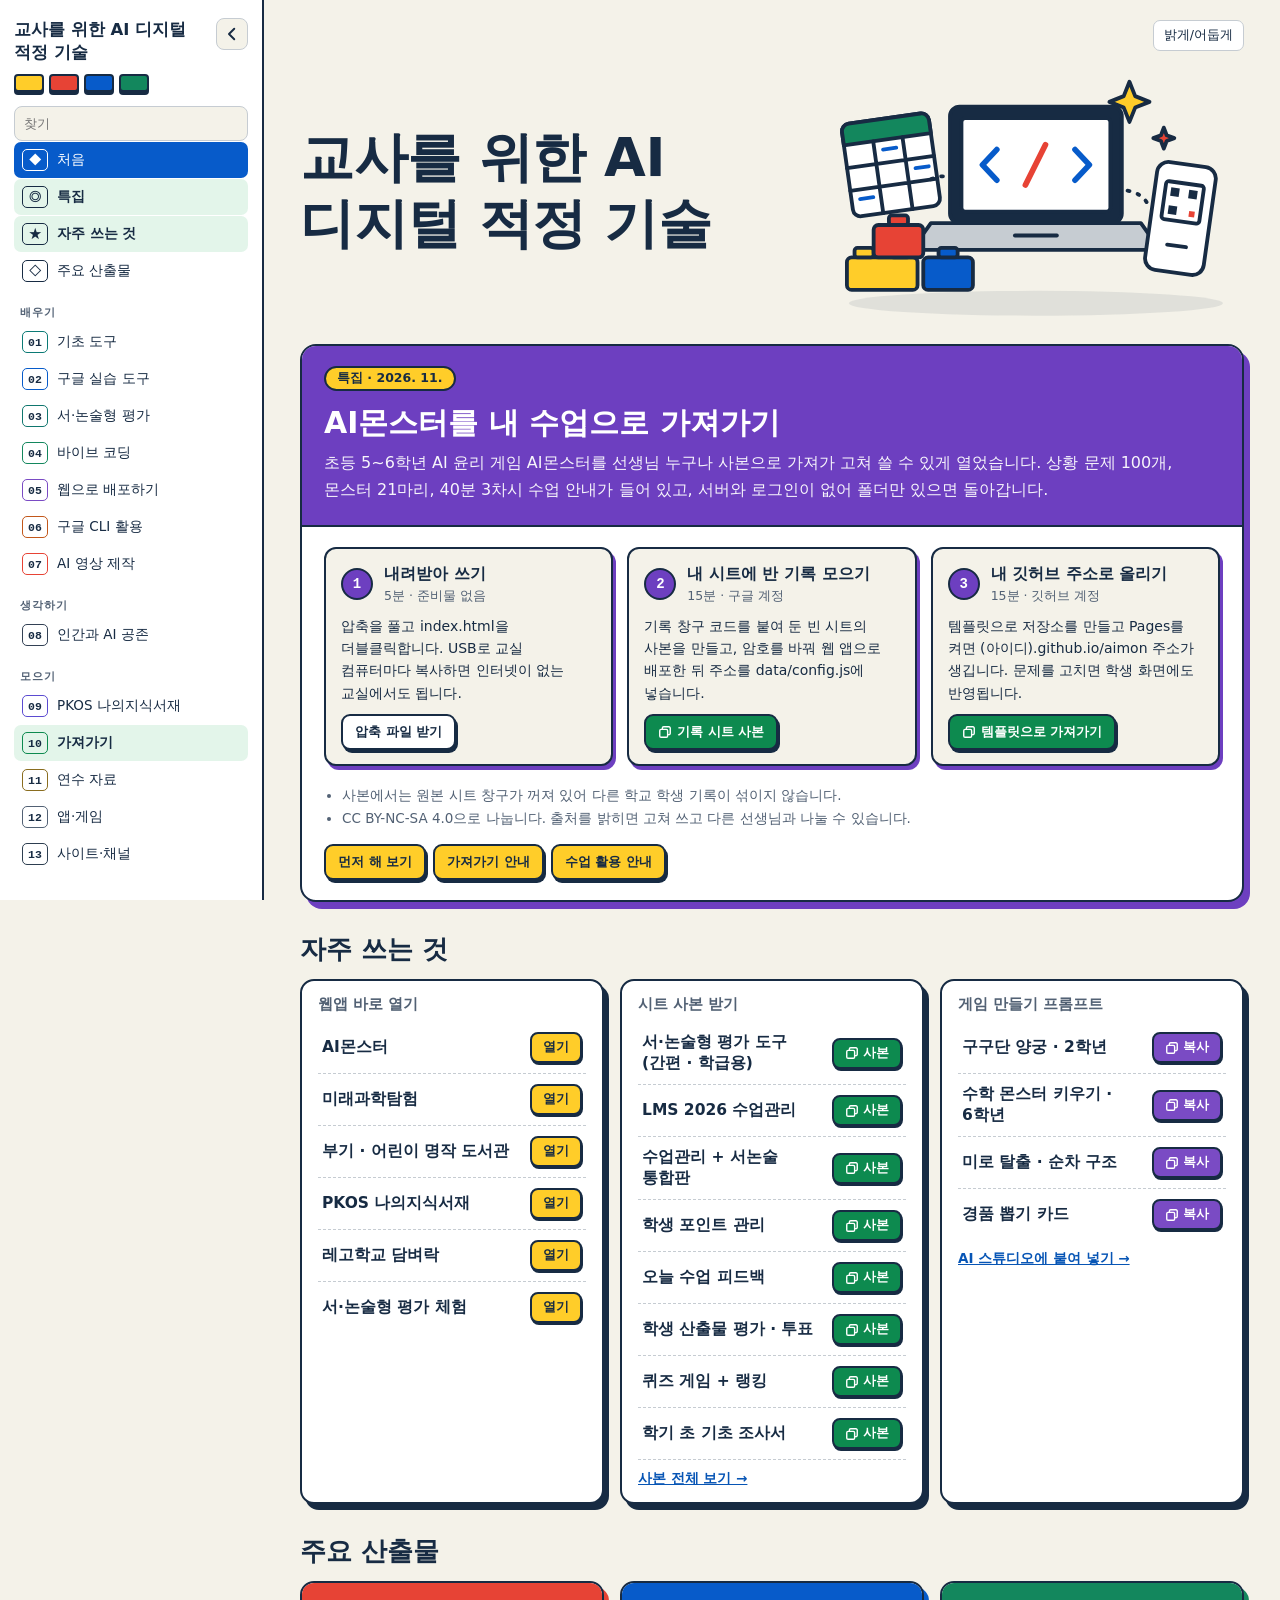
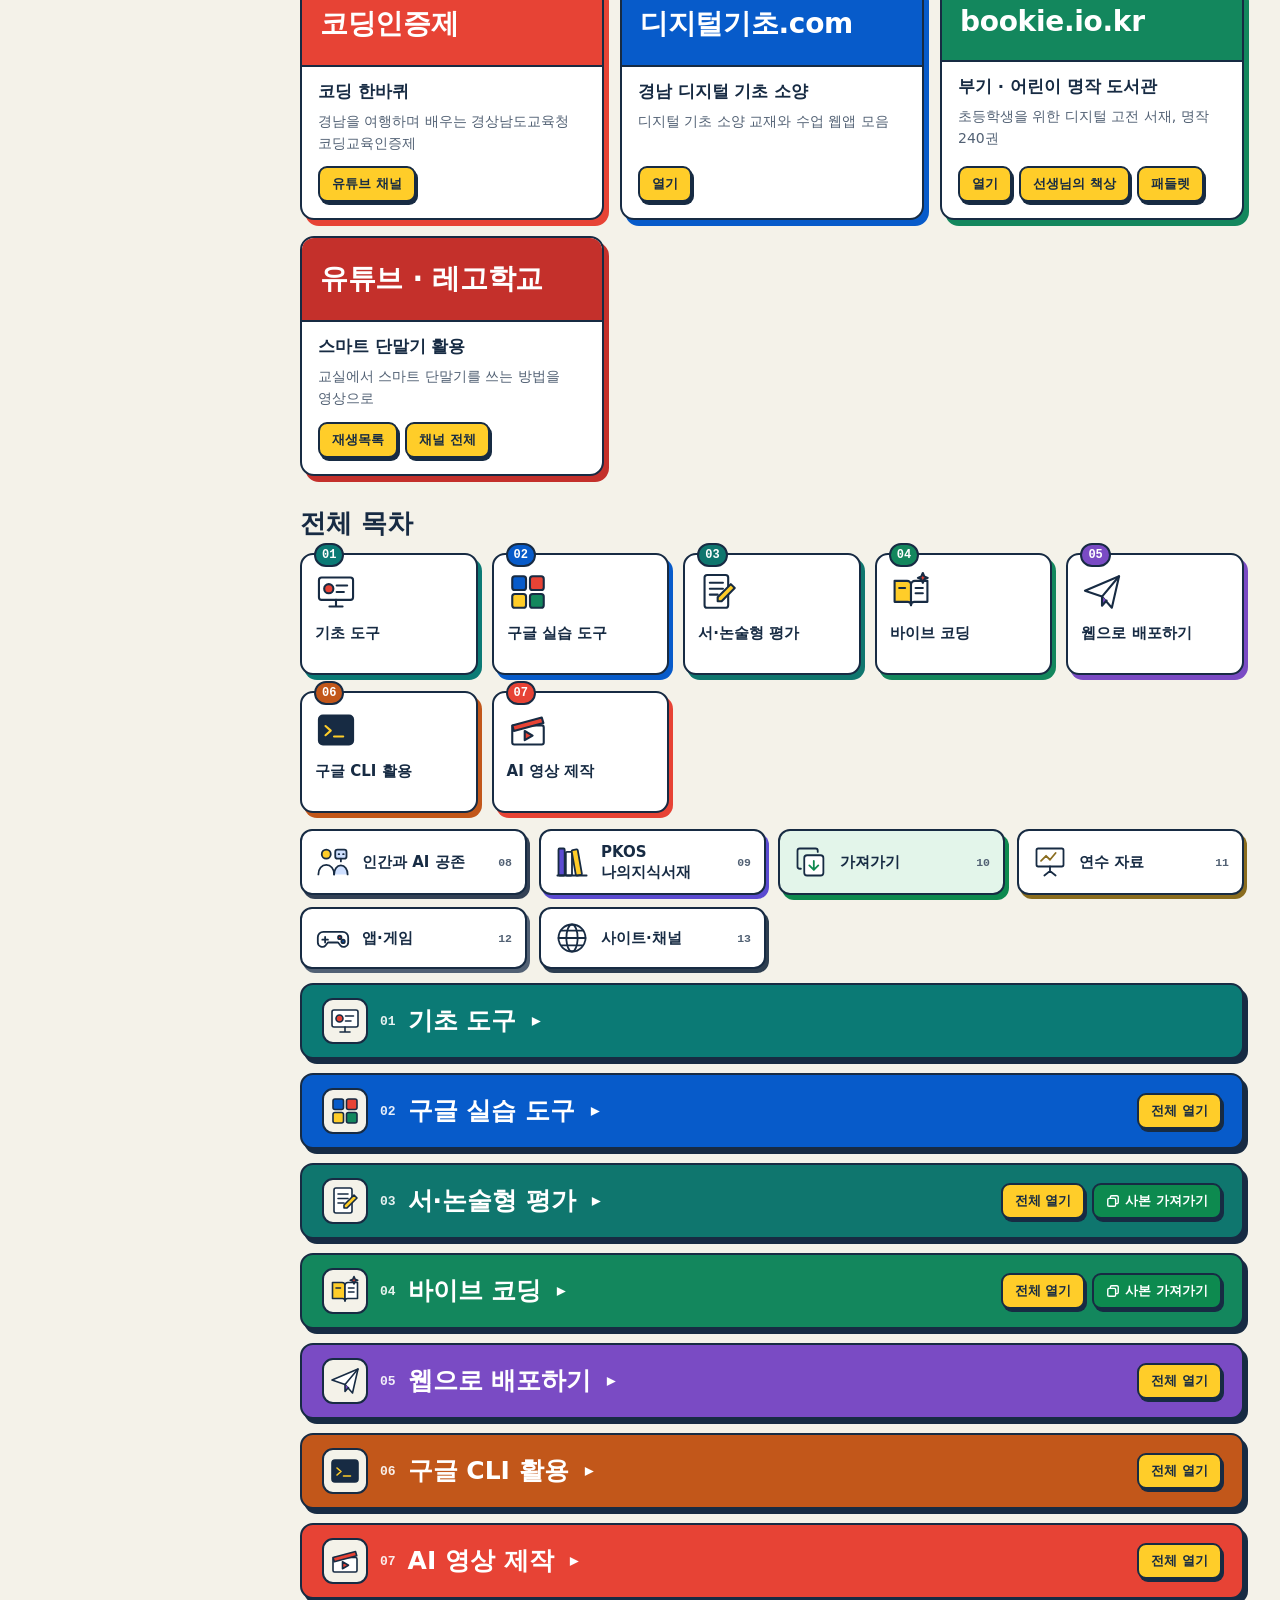
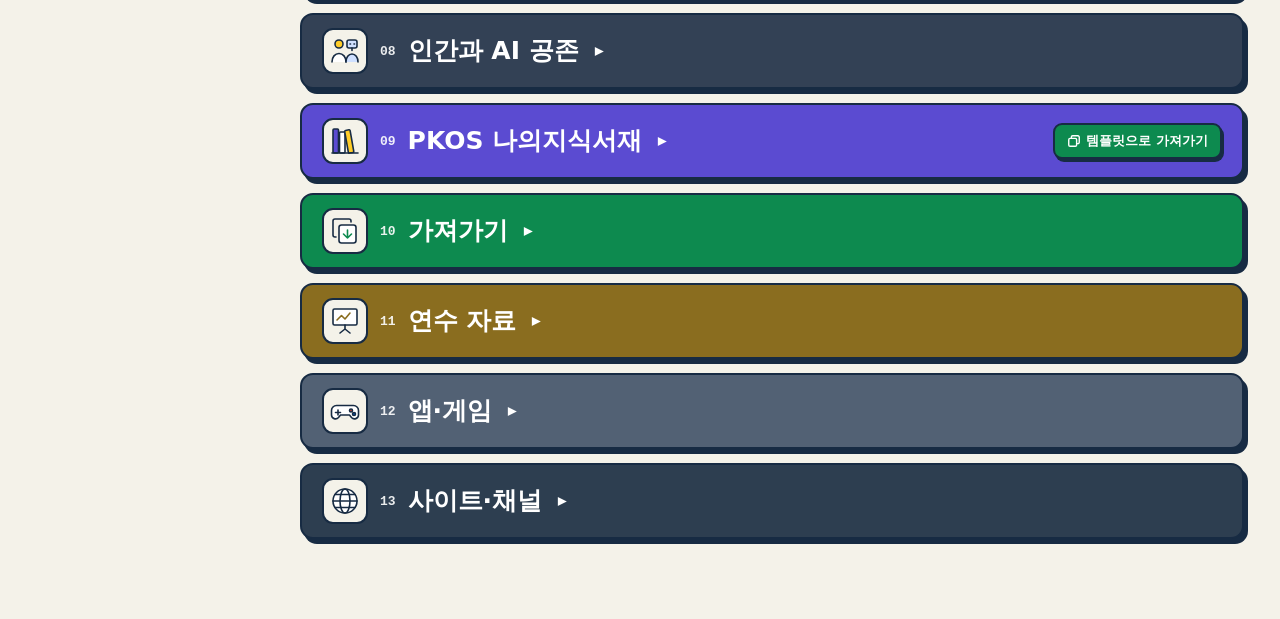
==== commit 56871181: "특집: AI몬스터를 내 수업으로 가져가기 - 맨 위에 특집 칸(압축 파일, 기록 시트 사본, 템플릿 저장소)과 목차 「특집」 추가 - 가져가기 · 깃허브 저장소의 AI몬스터 카드를" ====
--- a/index.html
+++ b/index.html
@@ -52,6 +52,21 @@
 .morecard.hl{background:var(--takebg);box-shadow:4px 5px 0 var(--take)}
 .block{margin:34px 0 0;scroll-margin-top:16px}
 .spot{margin:30px 0 0;scroll-margin-top:16px}
+.feature{margin:6px 0 30px;border:2px solid var(--ink);border-radius:16px;overflow:hidden;background:var(--card);box-shadow:6px 7px 0 var(--c);scroll-margin-top:16px}
+.fthead{background:var(--c);color:#fff;padding:20px 22px 22px;border-bottom:2px solid var(--ink)}
+.fttag{display:inline-block;background:var(--yellow);color:#172b43;border:2px solid var(--ink);border-radius:20px;padding:2px 11px;font-weight:800;font-size:12.5px}
+.fthead h2{margin:12px 0 8px;font-size:clamp(22px,3vw,30px);line-height:1.3;word-break:keep-all}
+.fthead p{margin:0;max-width:62em;line-height:1.65;word-break:keep-all;opacity:.95}
+.ftgrid{display:grid;grid-template-columns:repeat(3,minmax(0,1fr));gap:14px;padding:20px 22px 6px}
+.ftcard{display:flex;flex-direction:column;gap:10px;padding:14px 15px;border:2px solid var(--ink);border-radius:12px;background:var(--paper);box-shadow:3px 4px 0 var(--c)}
+.fttop{display:flex;align-items:center;gap:11px}
+.fttop h3{margin:0;font-size:16px;line-height:1.35;word-break:keep-all}
+.fttop small{color:var(--muted);font-size:12.5px}
+.ftn{flex-shrink:0;width:32px;height:32px;border-radius:50%;display:grid;place-items:center;background:var(--c);color:#fff;border:2px solid var(--ink);font:800 14px ui-monospace,monospace}
+.ftcard p{margin:0;font-size:14px;line-height:1.6;color:var(--ink);word-break:keep-all;flex:1}
+.ftfoot{display:flex;justify-content:space-between;align-items:center;gap:14px;flex-wrap:wrap;padding:12px 22px 20px}
+.ftfoot ul{margin:0;padding-left:18px;color:var(--muted);font-size:13.5px;line-height:1.7;word-break:keep-all}
+@media (max-width:900px){.ftgrid{grid-template-columns:1fr}}
 .core{margin:8px 0 0;scroll-margin-top:16px}
 .coregrid{display:grid;grid-template-columns:repeat(3,minmax(0,1fr));gap:16px}
 .copyp{flex-shrink:0;display:inline-flex;align-items:center;gap:4px;padding:5px 11px;border:2px solid var(--ink);border-radius:8px;background:#7a4bc4;color:#fff;font-size:12.5px;font-weight:700;box-shadow:1px 2px 0 var(--ink)}
@@ -155,6 +170,7 @@
   <div class="results" id="results"></div>
   <nav class="nav" id="nav">
 <a href="#top"><span class="nn">◆</span>처음</a>
+<a href="#feature" class="hl"><span class="nn">◎</span>특집</a>
 <a href="#core" class="hl"><span class="nn">★</span>자주 쓰는 것</a>
 <a href="#made"><span class="nn">◇</span>주요 산출물</a>
 <div class="navgroup">배우기</div>
@@ -214,6 +230,7 @@
 <rect x="68" y="166" width="20" height="10" rx="3" fill="#e74335"/>
 </g>
 </svg></header>
+<section class="feature" id="feature" style="--c:#6d3fc0"><div class="fthead"><span class="fttag">특집 · 2026. 11.</span><h2>AI몬스터를 내 수업으로 가져가기</h2><p>초등 5~6학년 AI 윤리 게임 AI몬스터를 선생님 누구나 사본으로 가져가 고쳐 쓸 수 있게 열었습니다. 상황 문제 100개, 몬스터 21마리, 40분 3차시 수업 안내가 들어 있고, 서버와 로그인이 없어 폴더만 있으면 돌아갑니다.</p></div><div class="ftgrid"><div class="ftcard"><div class="fttop"><span class="ftn">1</span><div><h3>내려받아 쓰기</h3><small>5분 · 준비물 없음</small></div></div><p>압축을 풀고 index.html을 더블클릭합니다. USB로 교실 컴퓨터마다 복사하면 인터넷이 없는 교실에서도 됩니다.</p><div class="btns"><a class="btn file" href="https://github.com/legoschool/aimon/releases/latest" target="_blank" rel="noopener">압축 파일 받기</a></div></div><div class="ftcard"><div class="fttop"><span class="ftn">2</span><div><h3>내 시트에 반 기록 모으기</h3><small>15분 · 구글 계정</small></div></div><p>기록 창구 코드를 붙여 둔 빈 시트의 사본을 만들고, 암호를 바꿔 웹 앱으로 배포한 뒤 주소를 data/config.js에 넣습니다.</p><div class="btns"><a class="btn take" href="https://docs.google.com/spreadsheets/d/12ZI2v3NDlF4sIaI3HhrTqdkthT5H72EWlJ5f1jCyNCU/copy" target="_blank" rel="noopener"><svg viewBox="0 0 16 16" class="bi" aria-hidden="true"><path d="M5 5V3.5A1.5 1.5 0 0 1 6.5 2h6A1.5 1.5 0 0 1 14 3.5v6a1.5 1.5 0 0 1-1.5 1.5H11" fill="none" stroke="currentColor" stroke-width="1.6"/><rect x="2" y="5" width="9" height="9" rx="1.5" fill="none" stroke="currentColor" stroke-width="1.6"/></svg>기록 시트 사본</a></div></div><div class="ftcard"><div class="fttop"><span class="ftn">3</span><div><h3>내 깃허브 주소로 올리기</h3><small>15분 · 깃허브 계정</small></div></div><p>템플릿으로 저장소를 만들고 Pages를 켜면 (아이디).github.io/aimon 주소가 생깁니다. 문제를 고치면 학생 화면에도 반영됩니다.</p><div class="btns"><a class="btn take" href="https://github.com/legoschool/aimon/generate" target="_blank" rel="noopener"><svg viewBox="0 0 16 16" class="bi" aria-hidden="true"><path d="M5 5V3.5A1.5 1.5 0 0 1 6.5 2h6A1.5 1.5 0 0 1 14 3.5v6a1.5 1.5 0 0 1-1.5 1.5H11" fill="none" stroke="currentColor" stroke-width="1.6"/><rect x="2" y="5" width="9" height="9" rx="1.5" fill="none" stroke="currentColor" stroke-width="1.6"/></svg>템플릿으로 가져가기</a></div></div></div><div class="ftfoot"><ul><li>사본에서는 원본 시트 창구가 꺼져 있어 다른 학교 학생 기록이 섞이지 않습니다.</li><li>CC BY-NC-SA 4.0으로 나눕니다. 출처를 밝히면 고쳐 쓰고 다른 선생님과 나눌 수 있습니다.</li></ul><div class="btns"><a class="btn" href="https://legoschool.github.io/aimon/" target="_blank" rel="noopener">먼저 해 보기</a><a class="btn" href="https://github.com/legoschool/aimon/blob/main/%EC%82%AC%EB%B3%B8%EC%9C%BC%EB%A1%9C_%EA%B0%80%EC%A0%B8%EA%B0%80%EA%B8%B0.md" target="_blank" rel="noopener">가져가기 안내</a><a class="btn" href="https://github.com/legoschool/aimon/blob/main/%EC%88%98%EC%97%85%ED%99%9C%EC%9A%A9%EC%95%88%EB%82%B4.md" target="_blank" rel="noopener">수업 활용 안내</a></div></div></section>
 <section class="core" id="core"><h2 class="spoth">자주 쓰는 것</h2><div class="coregrid"><div class="corecol"><h3>웹앱 바로 열기</h3><a class="corerow" href="https://legoschool.github.io/aimon/" target="_blank" rel="noopener"><span>AI몬스터</span><em>열기</em></a><a class="corerow" href="https://science-world-2050.vercel.app" target="_blank" rel="noopener"><span>미래과학탐험</span><em>열기</em></a><a class="corerow" href="https://bookie.io.kr" target="_blank" rel="noopener"><span>부기 · 어린이 명작 도서관</span><em>열기</em></a><a class="corerow" href="https://legoschool.github.io/pkos-library/" target="_blank" rel="noopener"><span>PKOS 나의지식서재</span><em>열기</em></a><a class="corerow" href="https://legoschool-wall.legoschool.chatgpt.site" target="_blank" rel="noopener"><span>레고학교 담벼락</span><em>열기</em></a><a class="corerow" href="https://script.google.com/macros/s/AKfycbx19TfR_cBG0P43ariL00VvvLzAAkK8cPwe64cT3tQOr1l69t4RQnrYhiAY07frcdibjQ/exec" target="_blank" rel="noopener"><span>서·논술형 평가 체험</span><em>열기</em></a></div><div class="corecol"><h3>시트 사본 받기</h3><a class="corerow take" href="https://docs.google.com/spreadsheets/d/1yS20vjJNrB8tOLssc80JCxCE3PjJq-GJnPWqgG-dtBM/copy" target="_blank" rel="noopener"><span>서·논술형 평가 도구 (간편 · 학급용)</span><em><svg viewBox="0 0 16 16" class="bi" aria-hidden="true"><path d="M5 5V3.5A1.5 1.5 0 0 1 6.5 2h6A1.5 1.5 0 0 1 14 3.5v6a1.5 1.5 0 0 1-1.5 1.5H11" fill="none" stroke="currentColor" stroke-width="1.6"/><rect x="2" y="5" width="9" height="9" rx="1.5" fill="none" stroke="currentColor" stroke-width="1.6"/></svg>사본</em></a><a class="corerow take" href="https://docs.google.com/spreadsheets/d/1Gt7D9dmMtUmz1b3-ojwlTvjtn7adQsqKeZiTI935img/copy" target="_blank" rel="noopener"><span>LMS 2026 수업관리</span><em><svg viewBox="0 0 16 16" class="bi" aria-hidden="true"><path d="M5 5V3.5A1.5 1.5 0 0 1 6.5 2h6A1.5 1.5 0 0 1 14 3.5v6a1.5 1.5 0 0 1-1.5 1.5H11" fill="none" stroke="currentColor" stroke-width="1.6"/><rect x="2" y="5" width="9" height="9" rx="1.5" fill="none" stroke="currentColor" stroke-width="1.6"/></svg>사본</em></a><a class="corerow take" href="https://docs.google.com/spreadsheets/d/1W2MKZO4dGjUAHHg7zMvms4NxPc3yGnXAUZ6OMNBuRg4/copy" target="_blank" rel="noopener"><span>수업관리 + 서논술 통합판</span><em><svg viewBox="0 0 16 16" class="bi" aria-hidden="true"><path d="M5 5V3.5A1.5 1.5 0 0 1 6.5 2h6A1.5 1.5 0 0 1 14 3.5v6a1.5 1.5 0 0 1-1.5 1.5H11" fill="none" stroke="currentColor" stroke-width="1.6"/><rect x="2" y="5" width="9" height="9" rx="1.5" fill="none" stroke="currentColor" stroke-width="1.6"/></svg>사본</em></a><a class="corerow take" href="https://docs.google.com/spreadsheets/d/1gdq288rqm2FiSADDFgxgfFYKftQO_BM8x5cdJf80AKQ/copy" target="_blank" rel="noopener"><span>학생 포인트 관리</span><em><svg viewBox="0 0 16 16" class="bi" aria-hidden="true"><path d="M5 5V3.5A1.5 1.5 0 0 1 6.5 2h6A1.5 1.5 0 0 1 14 3.5v6a1.5 1.5 0 0 1-1.5 1.5H11" fill="none" stroke="currentColor" stroke-width="1.6"/><rect x="2" y="5" width="9" height="9" rx="1.5" fill="none" stroke="currentColor" stroke-width="1.6"/></svg>사본</em></a><a class="corerow take" href="https://docs.google.com/spreadsheets/d/10bAhhOwR4hQQVkCwonwR5ixQJ764C4Mio4S6JDZV0k4/copy" target="_blank" rel="noopener"><span>오늘 수업 피드백</span><em><svg viewBox="0 0 16 16" class="bi" aria-hidden="true"><path d="M5 5V3.5A1.5 1.5 0 0 1 6.5 2h6A1.5 1.5 0 0 1 14 3.5v6a1.5 1.5 0 0 1-1.5 1.5H11" fill="none" stroke="currentColor" stroke-width="1.6"/><rect x="2" y="5" width="9" height="9" rx="1.5" fill="none" stroke="currentColor" stroke-width="1.6"/></svg>사본</em></a><a class="corerow take" href="https://docs.google.com/spreadsheets/d/1L0E47wBBBs3RCMnTFYHdCC3y4DLeEyCOAgNVFZ2Lu4I/copy" target="_blank" rel="noopener"><span>학생 산출물 평가 · 투표</span><em><svg viewBox="0 0 16 16" class="bi" aria-hidden="true"><path d="M5 5V3.5A1.5 1.5 0 0 1 6.5 2h6A1.5 1.5 0 0 1 14 3.5v6a1.5 1.5 0 0 1-1.5 1.5H11" fill="none" stroke="currentColor" stroke-width="1.6"/><rect x="2" y="5" width="9" height="9" rx="1.5" fill="none" stroke="currentColor" stroke-width="1.6"/></svg>사본</em></a><a class="corerow take" href="https://docs.google.com/spreadsheets/d/1HTyI95JaPuerGRarWx5MjXP-dAGFAQ9850TC1kBOJzg/copy" target="_blank" rel="noopener"><span>퀴즈 게임 + 랭킹</span><em><svg viewBox="0 0 16 16" class="bi" aria-hidden="true"><path d="M5 5V3.5A1.5 1.5 0 0 1 6.5 2h6A1.5 1.5 0 0 1 14 3.5v6a1.5 1.5 0 0 1-1.5 1.5H11" fill="none" stroke="currentColor" stroke-width="1.6"/><rect x="2" y="5" width="9" height="9" rx="1.5" fill="none" stroke="currentColor" stroke-width="1.6"/></svg>사본</em></a><a class="corerow take" href="https://docs.google.com/spreadsheets/d/1nSZ4Y7QZdlk-CPYB8L-8n4OM8RqzoF3GAPdCzkVlK9c/copy" target="_blank" rel="noopener"><span>학기 초 기초 조사서</span><em><svg viewBox="0 0 16 16" class="bi" aria-hidden="true"><path d="M5 5V3.5A1.5 1.5 0 0 1 6.5 2h6A1.5 1.5 0 0 1 14 3.5v6a1.5 1.5 0 0 1-1.5 1.5H11" fill="none" stroke="currentColor" stroke-width="1.6"/><rect x="2" y="5" width="9" height="9" rx="1.5" fill="none" stroke="currentColor" stroke-width="1.6"/></svg>사본</em></a><a class="coremore" href="#take">사본 전체 보기 →</a></div><div class="corecol"><h3>게임 만들기 프롬프트</h3><div class="corerow game"><span>구구단 양궁 · 2학년</span><button class="copyp" type="button" data-p="초등학교 2학년 구구단 연습용 &quot;양궁 게임&quot;을 단일 HTML 파일로 만들어줘.
 외부 라이브러리와 CDN 없이 순수 HTML/CSS/Canvas/JS만 사용해서 교실에서 오프라인으로도 열리게 해줘.
 [게임 규칙]
@@ -251,13 +268,13 @@
 <section class="block shut" id="video" style="--c:#e74335"><div class="bhead"><button class="htitle" type="button" aria-expanded="false"><span class="hicon"><svg viewBox="0 0 64 64" class="ic" aria-hidden="true"><g fill="none" stroke="currentColor" stroke-width="3.2" stroke-linejoin="round" stroke-linecap="round"><rect x="8" y="25" width="48" height="29" rx="3" fill="#fff"/><path d="M8 25l45-12 2.5 8.5L10.5 33.5z" fill="#e74335"/><path d="M27 33.5v14l12-7z" fill="#e74335"/></g></svg></span><span class="hnum">07</span><h2>AI 영상 제작</h2><span class="chev" aria-hidden="true">▾</span></button><div class="btns"><a class="btn" href="자료/영상제작/index.html" target="_blank" rel="noopener">전체 열기</a></div></div><div class="wrap"><div class="grp"><h3>알아보기</h3><div class="chips"><a class="chip" href="자료/영상제작/index.html#ai-cinema" target="_blank" rel="noopener"><b>01</b><span>AI로 만든 영화와 애니메이션</span></a><a class="chip" href="자료/영상제작/index.html#our-story" target="_blank" rel="noopener"><b>02</b><span>학생 영상 제작 사례</span></a><a class="chip" href="자료/영상제작/index.html#why-create" target="_blank" rel="noopener"><b>03</b><span>영상 제작의 효과</span></a><a class="chip" href="자료/영상제작/index.html#editing-basics" target="_blank" rel="noopener"><b>04</b><span>영상 편집 기초 용어</span></a><a class="chip" href="자료/영상제작/index.html#tool-map" target="_blank" rel="noopener"><b>05</b><span>제작 목적별 도구</span></a><a class="chip" href="자료/영상제작/index.html#history" target="_blank" rel="noopener"><b>06</b><span>생성형 AI 도구의 발전</span></a></div></div><div class="grp"><h3>따라 하기</h3><div class="chips flow"><a class="chip" href="자료/영상제작/index.html#start" target="_blank" rel="noopener"><b>07</b><span>영상 제작을 위한 컴퓨터 준비</span></a><a class="chip" href="자료/영상제작/index.html#language" target="_blank" rel="noopener"><b>08</b><span>프롬프트 작성과 수정</span></a><a class="chip" href="자료/영상제작/index.html#scenario" target="_blank" rel="noopener"><b>09</b><span>ChatGPT · Gemini 시나리오 작성</span></a><a class="chip" href="자료/영상제작/index.html#vrew-install" target="_blank" rel="noopener"><b>10</b><span>Vrew 내려받기와 설치</span></a><a class="chip" href="자료/영상제작/index.html#vrew-create" target="_blank" rel="noopener"><b>11</b><span>Vrew 대본으로 영상 만들기</span></a><a class="chip" href="자료/영상제작/index.html#vrew-edit" target="_blank" rel="noopener"><b>12</b><span>Vrew 편집과 내보내기</span></a><a class="chip" href="자료/영상제작/index.html#canva-verify" target="_blank" rel="noopener"><b>13</b><span>Canva 교사 인증과 작업 공간</span></a><a class="chip" href="자료/영상제작/index.html#canva-basics" target="_blank" rel="noopener"><b>14</b><span>Canva 기본 편집</span></a><a class="chip" href="자료/영상제작/index.html#canva-functions" target="_blank" rel="noopener"><b>15</b><span>Canva 기능 사전</span></a><a class="chip" href="자료/영상제작/index.html#canva-ai" target="_blank" rel="noopener"><b>16</b><span>Canva AI 이미지 편집</span></a><a class="chip" href="자료/영상제작/index.html#canva-video" target="_blank" rel="noopener"><b>17</b><span>Canva 30초 영상 만들기</span></a><a class="chip" href="자료/영상제작/index.html#canva-share" target="_blank" rel="noopener"><b>18</b><span>Canva 공유와 디자인 싱킹</span></a><a class="chip" href="자료/영상제작/index.html#flow" target="_blank" rel="noopener"><b>19</b><span>Google Flow 영상 생성</span></a><a class="chip" href="자료/영상제작/index.html#higgsfield" target="_blank" rel="noopener"><b>20</b><span>Higgsfield 모델과 영상 예시</span></a><a class="chip" href="자료/영상제작/index.html#capcut" target="_blank" rel="noopener"><b>21</b><span>CapCut 편집과 AI 기능</span></a><a class="chip" href="자료/영상제작/index.html#advanced" target="_blank" rel="noopener"><b>22</b><span>심화 제작 실습</span></a></div></div><div class="grp"><h3>더 보기</h3><div class="chips"><a class="chip" href="자료/영상제작/index.html#teaching" target="_blank" rel="noopener"><b>23</b><span>영상 제작 수업</span></a><a class="chip" href="자료/영상제작/index.html#examples" target="_blank" rel="noopener"><b>24</b><span>영상 예시와 자료실</span></a><a class="chip" href="자료/영상제작/index.html#plan" target="_blank" rel="noopener"><b>25</b><span>영상 제작 도구 모음</span></a><a class="chip" href="자료/영상제작/index.html#sources" target="_blank" rel="noopener"><b>26</b><span>도구별 도움말과 사용 안내</span></a></div></div></div></section>
 <section class="block shut" id="coexist" style="--c:#334155"><div class="bhead"><button class="htitle" type="button" aria-expanded="false"><span class="hicon"><svg viewBox="0 0 64 64" class="ic" aria-hidden="true"><g fill="none" stroke="currentColor" stroke-width="3.2" stroke-linejoin="round" stroke-linecap="round"><circle cx="20" cy="18" r="8" fill="#ffcd29"/><path d="M6 54c0-10 6-17 14-17s14 7 14 17" fill="#fff"/><rect x="36" y="10" width="20" height="16" rx="4" fill="#cfe0ff"/><path d="M42 18h1M50 18h1M46 26v5"/><path d="M34 54c0-9 5-16 12-16s12 7 12 16" fill="#cfe0ff"/></g></svg></span><span class="hnum">08</span><h2>인간과 AI 공존</h2><span class="chev" aria-hidden="true">▾</span></button></div><div class="wrap"><div class="grp"><h3>AI 비서 · Project Astra</h3><div class="vgrid"><a class="vcard" href="https://www.youtube.com/watch?v=JcDBFAm9PPI" target="_blank" rel="noopener"><span class="thumb" style="background-image:url(https://i.ytimg.com/vi/JcDBFAm9PPI/hqdefault.jpg)"><span class="playb">▶</span></span><b>보고 듣고 대신 해 주는 AI 비서</b><small>Google</small></a><a class="vcard" href="https://www.youtube.com/watch?v=MQ4JfafE5Wo" target="_blank" rel="noopener"><span class="thumb" style="background-image:url(https://i.ytimg.com/vi/MQ4JfafE5Wo/hqdefault.jpg)"><span class="playb">▶</span></span><b>AI 튜터와 함께하는 배움</b><small>Google</small></a><a class="vcard" href="https://www.youtube.com/watch?v=nXVvvRhiGjI" target="_blank" rel="noopener"><span class="thumb" style="background-image:url(https://i.ytimg.com/vi/nXVvvRhiGjI/hqdefault.jpg)"><span class="playb">▶</span></span><b>AI 비서가 그리는 미래</b><small>Google</small></a></div></div><div class="grp"><h3>휴머노이드 로봇</h3><div class="vgrid"><a class="vcard" href="https://www.youtube.com/watch?v=dP_i7hRvGpE" target="_blank" rel="noopener"><span class="thumb" style="background-image:url(https://i.ytimg.com/vi/dP_i7hRvGpE/hqdefault.jpg)"><span class="playb">▶</span></span><b>Atlas를 만들고 고치는 과정</b><small>Boston Dynamics</small></a><a class="vcard" href="https://www.youtube.com/watch?v=ezPLXk78Cfk" target="_blank" rel="noopener"><span class="thumb" style="background-image:url(https://i.ytimg.com/vi/ezPLXk78Cfk/hqdefault.jpg)"><span class="playb">▶</span></span><b>월드컵 경기장에 선 Atlas</b><small>Boston Dynamics</small></a><a class="vcard" href="https://www.youtube.com/watch?v=tv90GFM9RAo" target="_blank" rel="noopener"><span class="thumb" style="background-image:url(https://i.ytimg.com/vi/tv90GFM9RAo/hqdefault.jpg)"><span class="playb">▶</span></span><b>자동차 공장에서 일하는 Figure 03</b><small>Figure</small></a><a class="vcard" href="https://www.youtube.com/watch?v=LTYMWadOW7c" target="_blank" rel="noopener"><span class="thumb" style="background-image:url(https://i.ytimg.com/vi/LTYMWadOW7c/hqdefault.jpg)"><span class="playb">▶</span></span><b>집안일을 돕는 NEO</b><small>1X</small></a><a class="vcard" href="https://www.youtube.com/watch?v=bYkyz9QwqCw" target="_blank" rel="noopener"><span class="thumb" style="background-image:url(https://i.ytimg.com/vi/bYkyz9QwqCw/hqdefault.jpg)"><span class="playb">▶</span></span><b>휴머노이드 실시간 대규모 시연</b><small>Unitree</small></a><a class="vcard" href="https://www.youtube.com/watch?v=DrNcXgoFv20" target="_blank" rel="noopener"><span class="thumb" style="background-image:url(https://i.ytimg.com/vi/DrNcXgoFv20/hqdefault.jpg)"><span class="playb">▶</span></span><b>스스로 길을 찾는 Optimus</b><small>Tesla</small></a></div></div><div class="grp"><h3>책그림 · 인간과 인공지능</h3><div class="vgrid"><a class="vcard" href="https://www.youtube.com/watch?v=wtdtU4mqqig" target="_blank" rel="noopener"><span class="thumb" style="background-image:url(https://i.ytimg.com/vi/wtdtU4mqqig/hqdefault.jpg)"><span class="playb">▶</span></span><b>인간 vs 기계 · 영드 「휴먼스」</b><small>책그림</small></a><a class="vcard" href="https://www.youtube.com/watch?v=vP1osGjjtEU" target="_blank" rel="noopener"><span class="thumb" style="background-image:url(https://i.ytimg.com/vi/vP1osGjjtEU/hqdefault.jpg)"><span class="playb">▶</span></span><b>인간 vs AI, 누구에게 배우겠습니까</b><small>책그림</small></a></div></div><div class="grp"><h3>함께 생각하기</h3><div class="thinkgrid"><div class="think"><h4>대체되기 어려운 일</h4><ul><li>아이 한 명 한 명의 마음을 읽고 관계를 맺는 일</li><li>상황과 맥락을 보고 무엇이 옳은지 판단하는 일</li><li>결과에 책임을 지는 일</li><li>무엇을 묻고 어떤 문제를 풀지 정하는 일</li></ul></div><div class="think"><h4>사람이 맡을 일</h4><ul><li>목표를 정하고 AI에게 일을 나누어 맡기기</li><li>AI가 낸 답을 확인하고 고치기</li><li>사람과 사람을 잇고 함께 결정하기</li><li>만든 것을 우리 교실에 맞게 다듬기</li></ul></div><div class="think"><h4>알맞게 쓰기</h4><ul><li>초안·정리·반복은 AI, 판단·평가·관계는 사람</li><li>출처와 사실을 한 번 더 확인하기</li><li>학생 개인정보는 넣지 않기</li><li>쓸 때와 쓰지 않을 때를 미리 정하기</li></ul></div><div class="think"><h4>아이들에게 가르칠 것</h4><ul><li>좋은 질문을 만드는 힘</li><li>AI 답을 의심하고 확인하는 습관</li><li><a href="#app-vibesel">감정을 알고 다루는 힘, 함께 일하는 힘</a></li><li><a href="#vibe">직접 만들어 보는 경험</a></li><li><a href="#app-wise">인간 중심으로 AI를 쓰는 태도</a></li></ul></div></div></div></div></section>
 <section class="block shut" id="pkos" style="--c:#5b4bd1"><div class="bhead"><button class="htitle" type="button" aria-expanded="false"><span class="hicon"><svg viewBox="0 0 64 64" class="ic" aria-hidden="true"><g fill="none" stroke="currentColor" stroke-width="3.2" stroke-linejoin="round" stroke-linecap="round"><rect x="8" y="8" width="11" height="48" rx="2" fill="#5b4bd1"/><rect x="21" y="14" width="11" height="42" rx="2" fill="#fff"/><rect x="35" y="10" width="11" height="46" rx="2" fill="#ffcd29" transform="rotate(-10 40 33)"/><path d="M6 56h52"/></g></svg></span><span class="hnum">09</span><h2>PKOS 나의지식서재</h2><span class="chev" aria-hidden="true">▾</span></button><div class="btns"><a class="btn take" href="https://github.com/legoschool/pkos-library" target="_blank" rel="noopener"><svg viewBox="0 0 16 16" class="bi" aria-hidden="true"><path d="M5 5V3.5A1.5 1.5 0 0 1 6.5 2h6A1.5 1.5 0 0 1 14 3.5v6a1.5 1.5 0 0 1-1.5 1.5H11" fill="none" stroke="currentColor" stroke-width="1.6"/><rect x="2" y="5" width="9" height="9" rx="1.5" fill="none" stroke="currentColor" stroke-width="1.6"/></svg>템플릿으로 가져가기</a></div></div><div class="wrap"><p class="lead">PKOS(개인지식운영체계)는 수업과 연수에서 해 온 일과 그때의 생각을 자료와 함께 남기고, 다음 수업과 AI 협업에 다시 꺼내 쓰는 개인 기록 서재입니다. 로그인 없이 브라우저에서 쓰고, 고른 기록만 웹 주소로 나눕니다.</p><div class="pflow"><div class="fstep"><b>1</b><i>모으기</i><small>블로그·한글·PPT를 변환기로 옮긴다</small></div><div class="fstep"><b>2</b><i>기록하기</i><small>자료 옆에 그때의 생각을 적는다</small></div><div class="fstep"><b>3</b><i>잇기</i><small>기록끼리 묶고 다시 꺼내 쓴다</small></div><div class="fstep"><b>4</b><i>나누기</i><small>고른 기록만 웹 주소로 공유한다</small></div></div><div class="cards"><div class="card"><h4>나의지식서재</h4><div class="btns"><a class="btn" href="https://legoschool.github.io/pkos-library/" target="_blank" rel="noopener">열기</a><a class="btn" href="https://legoschool.github.io/pkos-library/?demo=1" target="_blank" rel="noopener">체험 서재</a><a class="btn" href="https://legoschool.github.io/pkos-library/manual/" target="_blank" rel="noopener">사용 설명서</a></div></div><div class="card"><h4>PKOS 도구 모음 · 실습 교재</h4><div class="btns"><a class="btn" href="https://legoschool.github.io/pkos-workshop/" target="_blank" rel="noopener">열기</a><a class="btn" href="https://legoschool.github.io/pkos-workshop/presentation/" target="_blank" rel="noopener">발표 페이지</a></div></div><div class="card"><h4>자료변환기</h4><div class="btns"><a class="btn" href="https://colab.research.google.com/github/legoschool/pkos-fileconverter/blob/main/PKOS_%EB%B3%80%ED%99%98%EA%B8%B0.ipynb" target="_blank" rel="noopener">코랩에서 열기</a><a class="btn" href="https://legoschool.github.io/pkos-textbook/" target="_blank" rel="noopener">실습 교재</a></div></div><div class="card"><h4>사이트 제작기</h4><div class="btns"><a class="btn" href="https://legoschool.github.io/pkos-publisher/%EC%A0%9C%EC%9E%91%EA%B8%B0.html" target="_blank" rel="noopener">제작기</a></div></div><div class="card"><h4>주제별 교원 연수 기록</h4><div class="btns"><a class="btn" href="https://pkos-teacher-learning.legoschool.chatgpt.site" target="_blank" rel="noopener">열기</a></div></div><div class="card"><h4>기능 둘러보기</h4><div class="btns"><a class="btn" href="https://legoschool.github.io/pkos/docs/mockup/" target="_blank" rel="noopener">목업</a><a class="btn" href="https://legoschool.github.io/pkos/" target="_blank" rel="noopener">소개</a></div></div></div></div></section>
-<section class="block shut" id="take" style="--c:#0d8a4f"><div class="bhead"><button class="htitle" type="button" aria-expanded="false"><span class="hicon"><svg viewBox="0 0 64 64" class="ic" aria-hidden="true"><g fill="none" stroke="currentColor" stroke-width="3.2" stroke-linejoin="round" stroke-linecap="round"><rect x="20" y="20" width="34" height="36" rx="5" fill="#fff"/><path d="M14 44H12a4 4 0 0 1-4-4V12a4 4 0 0 1 4-4h28a4 4 0 0 1 4 4v2"/><path d="M37 30v16M29 38l8 8 8-8" stroke="#0d8a4f"/></g></svg></span><span class="hnum">10</span><h2>가져가기</h2><span class="chev" aria-hidden="true">▾</span></button></div><div class="wrap"><div class="how"><span><b>시트</b>파일 → 사본 만들기</span><span><b>깃허브</b>Use this template · Fork</span><span><b>코드</b>복사해서 내 Apps Script에 붙이기</span></div><div class="grp" id="take-sheet"><h3>구글 시트 사본</h3><div class="cards"><div class="card"><h4>바이브 코딩 시트 사본 전체 목록</h4><div class="btns"><a class="btn take" href="자료/바이브코딩_자습서.html#p28" target="_blank" rel="noopener"><svg viewBox="0 0 16 16" class="bi" aria-hidden="true"><path d="M5 5V3.5A1.5 1.5 0 0 1 6.5 2h6A1.5 1.5 0 0 1 14 3.5v6a1.5 1.5 0 0 1-1.5 1.5H11" fill="none" stroke="currentColor" stroke-width="1.6"/><rect x="2" y="5" width="9" height="9" rx="1.5" fill="none" stroke="currentColor" stroke-width="1.6"/></svg>사본 목록</a></div></div><div class="card"><h4>서·논술형 단계별 앱 샘플 시트</h4><div class="btns"><a class="btn take" href="https://github.com/legoschool/teacher-ai-hub/tree/main/자료/샘플시트" target="_blank" rel="noopener"><svg viewBox="0 0 16 16" class="bi" aria-hidden="true"><path d="M5 5V3.5A1.5 1.5 0 0 1 6.5 2h6A1.5 1.5 0 0 1 14 3.5v6a1.5 1.5 0 0 1-1.5 1.5H11" fill="none" stroke="currentColor" stroke-width="1.6"/><rect x="2" y="5" width="9" height="9" rx="1.5" fill="none" stroke="currentColor" stroke-width="1.6"/></svg>샘플 시트</a></div></div></div></div><div class="grp" id="take-code"><h3>코드와 꾸러미</h3><div class="cards"><div class="card"><h4>서·논술형 단계별 앱 가~바 코드</h4><div class="btns"><a class="btn take" href="https://github.com/legoschool/teacher-ai-hub/tree/main/자료/단계별앱" target="_blank" rel="noopener"><svg viewBox="0 0 16 16" class="bi" aria-hidden="true"><path d="M5 5V3.5A1.5 1.5 0 0 1 6.5 2h6A1.5 1.5 0 0 1 14 3.5v6a1.5 1.5 0 0 1-1.5 1.5H11" fill="none" stroke="currentColor" stroke-width="1.6"/><rect x="2" y="5" width="9" height="9" rx="1.5" fill="none" stroke="currentColor" stroke-width="1.6"/></svg>코드</a></div></div><div class="card"><h4>서·논술형 평가 · 복제와 사용 안내</h4><div class="btns"><a class="btn take" href="https://science-writing-guide.legoschool.chatgpt.site" target="_blank" rel="noopener"><svg viewBox="0 0 16 16" class="bi" aria-hidden="true"><path d="M5 5V3.5A1.5 1.5 0 0 1 6.5 2h6A1.5 1.5 0 0 1 14 3.5v6a1.5 1.5 0 0 1-1.5 1.5H11" fill="none" stroke="currentColor" stroke-width="1.6"/><rect x="2" y="5" width="9" height="9" rx="1.5" fill="none" stroke="currentColor" stroke-width="1.6"/></svg>복제 안내</a></div></div></div></div><div class="grp" id="take-github"><h3>깃허브 저장소</h3><div class="cards"><div class="card"><h4>PKOS 나의지식서재</h4><div class="btns"><a class="btn take" href="https://github.com/legoschool/pkos-library" target="_blank" rel="noopener"><svg viewBox="0 0 16 16" class="bi" aria-hidden="true"><path d="M5 5V3.5A1.5 1.5 0 0 1 6.5 2h6A1.5 1.5 0 0 1 14 3.5v6a1.5 1.5 0 0 1-1.5 1.5H11" fill="none" stroke="currentColor" stroke-width="1.6"/><rect x="2" y="5" width="9" height="9" rx="1.5" fill="none" stroke="currentColor" stroke-width="1.6"/></svg>템플릿으로 가져가기</a></div></div><div class="card"><h4>PKOS 자료변환기</h4><div class="btns"><a class="btn take" href="https://github.com/legoschool/pkos-fileconverter" target="_blank" rel="noopener"><svg viewBox="0 0 16 16" class="bi" aria-hidden="true"><path d="M5 5V3.5A1.5 1.5 0 0 1 6.5 2h6A1.5 1.5 0 0 1 14 3.5v6a1.5 1.5 0 0 1-1.5 1.5H11" fill="none" stroke="currentColor" stroke-width="1.6"/><rect x="2" y="5" width="9" height="9" rx="1.5" fill="none" stroke="currentColor" stroke-width="1.6"/></svg>저장소</a></div></div><div class="card"><h4>PKOS 사이트 제작기</h4><div class="btns"><a class="btn take" href="https://github.com/legoschool/pkos-publisher" target="_blank" rel="noopener"><svg viewBox="0 0 16 16" class="bi" aria-hidden="true"><path d="M5 5V3.5A1.5 1.5 0 0 1 6.5 2h6A1.5 1.5 0 0 1 14 3.5v6a1.5 1.5 0 0 1-1.5 1.5H11" fill="none" stroke="currentColor" stroke-width="1.6"/><rect x="2" y="5" width="9" height="9" rx="1.5" fill="none" stroke="currentColor" stroke-width="1.6"/></svg>저장소</a></div></div><div class="card"><h4>AI몬스터</h4><div class="btns"><a class="btn take" href="https://github.com/legoschool/aimon" target="_blank" rel="noopener"><svg viewBox="0 0 16 16" class="bi" aria-hidden="true"><path d="M5 5V3.5A1.5 1.5 0 0 1 6.5 2h6A1.5 1.5 0 0 1 14 3.5v6a1.5 1.5 0 0 1-1.5 1.5H11" fill="none" stroke="currentColor" stroke-width="1.6"/><rect x="2" y="5" width="9" height="9" rx="1.5" fill="none" stroke="currentColor" stroke-width="1.6"/></svg>저장소</a></div></div><div class="card"><h4>G-DEAL 몬스터 원정대</h4><div class="btns"><a class="btn take" href="https://github.com/legoschool/hanmadang-monster-battle" target="_blank" rel="noopener"><svg viewBox="0 0 16 16" class="bi" aria-hidden="true"><path d="M5 5V3.5A1.5 1.5 0 0 1 6.5 2h6A1.5 1.5 0 0 1 14 3.5v6a1.5 1.5 0 0 1-1.5 1.5H11" fill="none" stroke="currentColor" stroke-width="1.6"/><rect x="2" y="5" width="9" height="9" rx="1.5" fill="none" stroke="currentColor" stroke-width="1.6"/></svg>저장소</a></div></div><div class="card"><h4>미래과학탐험</h4><div class="btns"><a class="btn take" href="https://github.com/legoschool/science-world-2050" target="_blank" rel="noopener"><svg viewBox="0 0 16 16" class="bi" aria-hidden="true"><path d="M5 5V3.5A1.5 1.5 0 0 1 6.5 2h6A1.5 1.5 0 0 1 14 3.5v6a1.5 1.5 0 0 1-1.5 1.5H11" fill="none" stroke="currentColor" stroke-width="1.6"/><rect x="2" y="5" width="9" height="9" rx="1.5" fill="none" stroke="currentColor" stroke-width="1.6"/></svg>저장소</a></div></div><div class="card"><h4>WISE · AI 적정활용 수업</h4><div class="btns"><a class="btn take" href="https://github.com/legoschool/wise-ai" target="_blank" rel="noopener"><svg viewBox="0 0 16 16" class="bi" aria-hidden="true"><path d="M5 5V3.5A1.5 1.5 0 0 1 6.5 2h6A1.5 1.5 0 0 1 14 3.5v6a1.5 1.5 0 0 1-1.5 1.5H11" fill="none" stroke="currentColor" stroke-width="1.6"/><rect x="2" y="5" width="9" height="9" rx="1.5" fill="none" stroke="currentColor" stroke-width="1.6"/></svg>사이트</a><a class="btn take" href="https://github.com/legoschool/ai-for-good" target="_blank" rel="noopener"><svg viewBox="0 0 16 16" class="bi" aria-hidden="true"><path d="M5 5V3.5A1.5 1.5 0 0 1 6.5 2h6A1.5 1.5 0 0 1 14 3.5v6a1.5 1.5 0 0 1-1.5 1.5H11" fill="none" stroke="currentColor" stroke-width="1.6"/><rect x="2" y="5" width="9" height="9" rx="1.5" fill="none" stroke="currentColor" stroke-width="1.6"/></svg>수업 꾸러미</a></div></div><div class="card"><h4>VIBESEL · 사회정서교육 앱</h4><div class="btns"><a class="btn take" href="https://github.com/legoschool/VIBESEL" target="_blank" rel="noopener"><svg viewBox="0 0 16 16" class="bi" aria-hidden="true"><path d="M5 5V3.5A1.5 1.5 0 0 1 6.5 2h6A1.5 1.5 0 0 1 14 3.5v6a1.5 1.5 0 0 1-1.5 1.5H11" fill="none" stroke="currentColor" stroke-width="1.6"/><rect x="2" y="5" width="9" height="9" rx="1.5" fill="none" stroke="currentColor" stroke-width="1.6"/></svg>저장소</a><a class="btn take" href="https://github.com/legoschool/sel-guide-1108207e" target="_blank" rel="noopener"><svg viewBox="0 0 16 16" class="bi" aria-hidden="true"><path d="M5 5V3.5A1.5 1.5 0 0 1 6.5 2h6A1.5 1.5 0 0 1 14 3.5v6a1.5 1.5 0 0 1-1.5 1.5H11" fill="none" stroke="currentColor" stroke-width="1.6"/><rect x="2" y="5" width="9" height="9" rx="1.5" fill="none" stroke="currentColor" stroke-width="1.6"/></svg>32차시 안내</a></div></div><div class="card"><h4>부기 독후활동</h4><div class="btns"><a class="btn take" href="https://github.com/legoschool/bookie" target="_blank" rel="noopener"><svg viewBox="0 0 16 16" class="bi" aria-hidden="true"><path d="M5 5V3.5A1.5 1.5 0 0 1 6.5 2h6A1.5 1.5 0 0 1 14 3.5v6a1.5 1.5 0 0 1-1.5 1.5H11" fill="none" stroke="currentColor" stroke-width="1.6"/><rect x="2" y="5" width="9" height="9" rx="1.5" fill="none" stroke="currentColor" stroke-width="1.6"/></svg>저장소</a></div></div><div class="card"><h4>일상 기록장</h4><div class="btns"><a class="btn take" href="https://github.com/legoschool/lifewrite" target="_blank" rel="noopener"><svg viewBox="0 0 16 16" class="bi" aria-hidden="true"><path d="M5 5V3.5A1.5 1.5 0 0 1 6.5 2h6A1.5 1.5 0 0 1 14 3.5v6a1.5 1.5 0 0 1-1.5 1.5H11" fill="none" stroke="currentColor" stroke-width="1.6"/><rect x="2" y="5" width="9" height="9" rx="1.5" fill="none" stroke="currentColor" stroke-width="1.6"/></svg>저장소</a></div></div><div class="card"><h4>레고학교 담벼락</h4><div class="btns"><a class="btn take" href="https://github.com/legoschool/legoschool-wall" target="_blank" rel="noopener"><svg viewBox="0 0 16 16" class="bi" aria-hidden="true"><path d="M5 5V3.5A1.5 1.5 0 0 1 6.5 2h6A1.5 1.5 0 0 1 14 3.5v6a1.5 1.5 0 0 1-1.5 1.5H11" fill="none" stroke="currentColor" stroke-width="1.6"/><rect x="2" y="5" width="9" height="9" rx="1.5" fill="none" stroke="currentColor" stroke-width="1.6"/></svg>저장소</a></div></div><div class="card"><h4>G-DEAL 해커톤 팀 보드</h4><div class="btns"><a class="btn take" href="https://github.com/legoschool/gdeal-hackathon-teamboard" target="_blank" rel="noopener"><svg viewBox="0 0 16 16" class="bi" aria-hidden="true"><path d="M5 5V3.5A1.5 1.5 0 0 1 6.5 2h6A1.5 1.5 0 0 1 14 3.5v6a1.5 1.5 0 0 1-1.5 1.5H11" fill="none" stroke="currentColor" stroke-width="1.6"/><rect x="2" y="5" width="9" height="9" rx="1.5" fill="none" stroke="currentColor" stroke-width="1.6"/></svg>저장소</a></div></div><div class="card"><h4>로컬 AI 실습 교재</h4><div class="btns"><a class="btn take" href="https://github.com/legoschool/local-ai-guide" target="_blank" rel="noopener"><svg viewBox="0 0 16 16" class="bi" aria-hidden="true"><path d="M5 5V3.5A1.5 1.5 0 0 1 6.5 2h6A1.5 1.5 0 0 1 14 3.5v6a1.5 1.5 0 0 1-1.5 1.5H11" fill="none" stroke="currentColor" stroke-width="1.6"/><rect x="2" y="5" width="9" height="9" rx="1.5" fill="none" stroke="currentColor" stroke-width="1.6"/></svg>저장소</a></div></div><div class="card"><h4>레고학교 저장소 전체</h4><div class="btns"><a class="btn take" href="https://github.com/legoschool" target="_blank" rel="noopener"><svg viewBox="0 0 16 16" class="bi" aria-hidden="true"><path d="M5 5V3.5A1.5 1.5 0 0 1 6.5 2h6A1.5 1.5 0 0 1 14 3.5v6a1.5 1.5 0 0 1-1.5 1.5H11" fill="none" stroke="currentColor" stroke-width="1.6"/><rect x="2" y="5" width="9" height="9" rx="1.5" fill="none" stroke="currentColor" stroke-width="1.6"/></svg>legoschool</a></div></div></div></div><div class="grp" id="take-prompt"><h3>프롬프트</h3><div class="cards"><div class="card"><h4>바이브 코딩 프롬프트 모음</h4><div class="btns"><a class="btn take" href="자료/바이브코딩_자습서.html#p27" target="_blank" rel="noopener"><svg viewBox="0 0 16 16" class="bi" aria-hidden="true"><path d="M5 5V3.5A1.5 1.5 0 0 1 6.5 2h6A1.5 1.5 0 0 1 14 3.5v6a1.5 1.5 0 0 1-1.5 1.5H11" fill="none" stroke="currentColor" stroke-width="1.6"/><rect x="2" y="5" width="9" height="9" rx="1.5" fill="none" stroke="currentColor" stroke-width="1.6"/></svg>프롬프트</a></div></div></div></div></div></section>
+<section class="block shut" id="take" style="--c:#0d8a4f"><div class="bhead"><button class="htitle" type="button" aria-expanded="false"><span class="hicon"><svg viewBox="0 0 64 64" class="ic" aria-hidden="true"><g fill="none" stroke="currentColor" stroke-width="3.2" stroke-linejoin="round" stroke-linecap="round"><rect x="20" y="20" width="34" height="36" rx="5" fill="#fff"/><path d="M14 44H12a4 4 0 0 1-4-4V12a4 4 0 0 1 4-4h28a4 4 0 0 1 4 4v2"/><path d="M37 30v16M29 38l8 8 8-8" stroke="#0d8a4f"/></g></svg></span><span class="hnum">10</span><h2>가져가기</h2><span class="chev" aria-hidden="true">▾</span></button></div><div class="wrap"><div class="how"><span><b>시트</b>파일 → 사본 만들기</span><span><b>깃허브</b>Use this template · Fork</span><span><b>코드</b>복사해서 내 Apps Script에 붙이기</span></div><div class="grp" id="take-sheet"><h3>구글 시트 사본</h3><div class="cards"><div class="card"><h4>바이브 코딩 시트 사본 전체 목록</h4><div class="btns"><a class="btn take" href="자료/바이브코딩_자습서.html#p28" target="_blank" rel="noopener"><svg viewBox="0 0 16 16" class="bi" aria-hidden="true"><path d="M5 5V3.5A1.5 1.5 0 0 1 6.5 2h6A1.5 1.5 0 0 1 14 3.5v6a1.5 1.5 0 0 1-1.5 1.5H11" fill="none" stroke="currentColor" stroke-width="1.6"/><rect x="2" y="5" width="9" height="9" rx="1.5" fill="none" stroke="currentColor" stroke-width="1.6"/></svg>사본 목록</a></div></div><div class="card"><h4>서·논술형 단계별 앱 샘플 시트</h4><div class="btns"><a class="btn take" href="https://github.com/legoschool/teacher-ai-hub/tree/main/자료/샘플시트" target="_blank" rel="noopener"><svg viewBox="0 0 16 16" class="bi" aria-hidden="true"><path d="M5 5V3.5A1.5 1.5 0 0 1 6.5 2h6A1.5 1.5 0 0 1 14 3.5v6a1.5 1.5 0 0 1-1.5 1.5H11" fill="none" stroke="currentColor" stroke-width="1.6"/><rect x="2" y="5" width="9" height="9" rx="1.5" fill="none" stroke="currentColor" stroke-width="1.6"/></svg>샘플 시트</a></div></div></div></div><div class="grp" id="take-code"><h3>코드와 꾸러미</h3><div class="cards"><div class="card"><h4>서·논술형 단계별 앱 가~바 코드</h4><div class="btns"><a class="btn take" href="https://github.com/legoschool/teacher-ai-hub/tree/main/자료/단계별앱" target="_blank" rel="noopener"><svg viewBox="0 0 16 16" class="bi" aria-hidden="true"><path d="M5 5V3.5A1.5 1.5 0 0 1 6.5 2h6A1.5 1.5 0 0 1 14 3.5v6a1.5 1.5 0 0 1-1.5 1.5H11" fill="none" stroke="currentColor" stroke-width="1.6"/><rect x="2" y="5" width="9" height="9" rx="1.5" fill="none" stroke="currentColor" stroke-width="1.6"/></svg>코드</a></div></div><div class="card"><h4>서·논술형 평가 · 복제와 사용 안내</h4><div class="btns"><a class="btn take" href="https://science-writing-guide.legoschool.chatgpt.site" target="_blank" rel="noopener"><svg viewBox="0 0 16 16" class="bi" aria-hidden="true"><path d="M5 5V3.5A1.5 1.5 0 0 1 6.5 2h6A1.5 1.5 0 0 1 14 3.5v6a1.5 1.5 0 0 1-1.5 1.5H11" fill="none" stroke="currentColor" stroke-width="1.6"/><rect x="2" y="5" width="9" height="9" rx="1.5" fill="none" stroke="currentColor" stroke-width="1.6"/></svg>복제 안내</a></div></div></div></div><div class="grp" id="take-github"><h3>깃허브 저장소</h3><div class="cards"><div class="card"><h4>PKOS 나의지식서재</h4><div class="btns"><a class="btn take" href="https://github.com/legoschool/pkos-library" target="_blank" rel="noopener"><svg viewBox="0 0 16 16" class="bi" aria-hidden="true"><path d="M5 5V3.5A1.5 1.5 0 0 1 6.5 2h6A1.5 1.5 0 0 1 14 3.5v6a1.5 1.5 0 0 1-1.5 1.5H11" fill="none" stroke="currentColor" stroke-width="1.6"/><rect x="2" y="5" width="9" height="9" rx="1.5" fill="none" stroke="currentColor" stroke-width="1.6"/></svg>템플릿으로 가져가기</a></div></div><div class="card"><h4>PKOS 자료변환기</h4><div class="btns"><a class="btn take" href="https://github.com/legoschool/pkos-fileconverter" target="_blank" rel="noopener"><svg viewBox="0 0 16 16" class="bi" aria-hidden="true"><path d="M5 5V3.5A1.5 1.5 0 0 1 6.5 2h6A1.5 1.5 0 0 1 14 3.5v6a1.5 1.5 0 0 1-1.5 1.5H11" fill="none" stroke="currentColor" stroke-width="1.6"/><rect x="2" y="5" width="9" height="9" rx="1.5" fill="none" stroke="currentColor" stroke-width="1.6"/></svg>저장소</a></div></div><div class="card"><h4>PKOS 사이트 제작기</h4><div class="btns"><a class="btn take" href="https://github.com/legoschool/pkos-publisher" target="_blank" rel="noopener"><svg viewBox="0 0 16 16" class="bi" aria-hidden="true"><path d="M5 5V3.5A1.5 1.5 0 0 1 6.5 2h6A1.5 1.5 0 0 1 14 3.5v6a1.5 1.5 0 0 1-1.5 1.5H11" fill="none" stroke="currentColor" stroke-width="1.6"/><rect x="2" y="5" width="9" height="9" rx="1.5" fill="none" stroke="currentColor" stroke-width="1.6"/></svg>저장소</a></div></div><div class="card"><h4>AI몬스터</h4><div class="btns"><a class="btn take" href="https://github.com/legoschool/aimon/generate" target="_blank" rel="noopener"><svg viewBox="0 0 16 16" class="bi" aria-hidden="true"><path d="M5 5V3.5A1.5 1.5 0 0 1 6.5 2h6A1.5 1.5 0 0 1 14 3.5v6a1.5 1.5 0 0 1-1.5 1.5H11" fill="none" stroke="currentColor" stroke-width="1.6"/><rect x="2" y="5" width="9" height="9" rx="1.5" fill="none" stroke="currentColor" stroke-width="1.6"/></svg>템플릿으로 가져가기</a><a class="btn file" href="https://github.com/legoschool/aimon/releases/latest" target="_blank" rel="noopener">압축 파일</a><a class="btn take" href="https://docs.google.com/spreadsheets/d/12ZI2v3NDlF4sIaI3HhrTqdkthT5H72EWlJ5f1jCyNCU/copy" target="_blank" rel="noopener"><svg viewBox="0 0 16 16" class="bi" aria-hidden="true"><path d="M5 5V3.5A1.5 1.5 0 0 1 6.5 2h6A1.5 1.5 0 0 1 14 3.5v6a1.5 1.5 0 0 1-1.5 1.5H11" fill="none" stroke="currentColor" stroke-width="1.6"/><rect x="2" y="5" width="9" height="9" rx="1.5" fill="none" stroke="currentColor" stroke-width="1.6"/></svg>기록 시트 사본</a></div></div><div class="card"><h4>G-DEAL 몬스터 원정대</h4><div class="btns"><a class="btn take" href="https://github.com/legoschool/hanmadang-monster-battle" target="_blank" rel="noopener"><svg viewBox="0 0 16 16" class="bi" aria-hidden="true"><path d="M5 5V3.5A1.5 1.5 0 0 1 6.5 2h6A1.5 1.5 0 0 1 14 3.5v6a1.5 1.5 0 0 1-1.5 1.5H11" fill="none" stroke="currentColor" stroke-width="1.6"/><rect x="2" y="5" width="9" height="9" rx="1.5" fill="none" stroke="currentColor" stroke-width="1.6"/></svg>저장소</a></div></div><div class="card"><h4>미래과학탐험</h4><div class="btns"><a class="btn take" href="https://github.com/legoschool/science-world-2050" target="_blank" rel="noopener"><svg viewBox="0 0 16 16" class="bi" aria-hidden="true"><path d="M5 5V3.5A1.5 1.5 0 0 1 6.5 2h6A1.5 1.5 0 0 1 14 3.5v6a1.5 1.5 0 0 1-1.5 1.5H11" fill="none" stroke="currentColor" stroke-width="1.6"/><rect x="2" y="5" width="9" height="9" rx="1.5" fill="none" stroke="currentColor" stroke-width="1.6"/></svg>저장소</a></div></div><div class="card"><h4>WISE · AI 적정활용 수업</h4><div class="btns"><a class="btn take" href="https://github.com/legoschool/wise-ai" target="_blank" rel="noopener"><svg viewBox="0 0 16 16" class="bi" aria-hidden="true"><path d="M5 5V3.5A1.5 1.5 0 0 1 6.5 2h6A1.5 1.5 0 0 1 14 3.5v6a1.5 1.5 0 0 1-1.5 1.5H11" fill="none" stroke="currentColor" stroke-width="1.6"/><rect x="2" y="5" width="9" height="9" rx="1.5" fill="none" stroke="currentColor" stroke-width="1.6"/></svg>사이트</a><a class="btn take" href="https://github.com/legoschool/ai-for-good" target="_blank" rel="noopener"><svg viewBox="0 0 16 16" class="bi" aria-hidden="true"><path d="M5 5V3.5A1.5 1.5 0 0 1 6.5 2h6A1.5 1.5 0 0 1 14 3.5v6a1.5 1.5 0 0 1-1.5 1.5H11" fill="none" stroke="currentColor" stroke-width="1.6"/><rect x="2" y="5" width="9" height="9" rx="1.5" fill="none" stroke="currentColor" stroke-width="1.6"/></svg>수업 꾸러미</a></div></div><div class="card"><h4>VIBESEL · 사회정서교육 앱</h4><div class="btns"><a class="btn take" href="https://github.com/legoschool/VIBESEL" target="_blank" rel="noopener"><svg viewBox="0 0 16 16" class="bi" aria-hidden="true"><path d="M5 5V3.5A1.5 1.5 0 0 1 6.5 2h6A1.5 1.5 0 0 1 14 3.5v6a1.5 1.5 0 0 1-1.5 1.5H11" fill="none" stroke="currentColor" stroke-width="1.6"/><rect x="2" y="5" width="9" height="9" rx="1.5" fill="none" stroke="currentColor" stroke-width="1.6"/></svg>저장소</a><a class="btn take" href="https://github.com/legoschool/sel-guide-1108207e" target="_blank" rel="noopener"><svg viewBox="0 0 16 16" class="bi" aria-hidden="true"><path d="M5 5V3.5A1.5 1.5 0 0 1 6.5 2h6A1.5 1.5 0 0 1 14 3.5v6a1.5 1.5 0 0 1-1.5 1.5H11" fill="none" stroke="currentColor" stroke-width="1.6"/><rect x="2" y="5" width="9" height="9" rx="1.5" fill="none" stroke="currentColor" stroke-width="1.6"/></svg>32차시 안내</a></div></div><div class="card"><h4>부기 독후활동</h4><div class="btns"><a class="btn take" href="https://github.com/legoschool/bookie" target="_blank" rel="noopener"><svg viewBox="0 0 16 16" class="bi" aria-hidden="true"><path d="M5 5V3.5A1.5 1.5 0 0 1 6.5 2h6A1.5 1.5 0 0 1 14 3.5v6a1.5 1.5 0 0 1-1.5 1.5H11" fill="none" stroke="currentColor" stroke-width="1.6"/><rect x="2" y="5" width="9" height="9" rx="1.5" fill="none" stroke="currentColor" stroke-width="1.6"/></svg>저장소</a></div></div><div class="card"><h4>일상 기록장</h4><div class="btns"><a class="btn take" href="https://github.com/legoschool/lifewrite" target="_blank" rel="noopener"><svg viewBox="0 0 16 16" class="bi" aria-hidden="true"><path d="M5 5V3.5A1.5 1.5 0 0 1 6.5 2h6A1.5 1.5 0 0 1 14 3.5v6a1.5 1.5 0 0 1-1.5 1.5H11" fill="none" stroke="currentColor" stroke-width="1.6"/><rect x="2" y="5" width="9" height="9" rx="1.5" fill="none" stroke="currentColor" stroke-width="1.6"/></svg>저장소</a></div></div><div class="card"><h4>레고학교 담벼락</h4><div class="btns"><a class="btn take" href="https://github.com/legoschool/legoschool-wall" target="_blank" rel="noopener"><svg viewBox="0 0 16 16" class="bi" aria-hidden="true"><path d="M5 5V3.5A1.5 1.5 0 0 1 6.5 2h6A1.5 1.5 0 0 1 14 3.5v6a1.5 1.5 0 0 1-1.5 1.5H11" fill="none" stroke="currentColor" stroke-width="1.6"/><rect x="2" y="5" width="9" height="9" rx="1.5" fill="none" stroke="currentColor" stroke-width="1.6"/></svg>저장소</a></div></div><div class="card"><h4>G-DEAL 해커톤 팀 보드</h4><div class="btns"><a class="btn take" href="https://github.com/legoschool/gdeal-hackathon-teamboard" target="_blank" rel="noopener"><svg viewBox="0 0 16 16" class="bi" aria-hidden="true"><path d="M5 5V3.5A1.5 1.5 0 0 1 6.5 2h6A1.5 1.5 0 0 1 14 3.5v6a1.5 1.5 0 0 1-1.5 1.5H11" fill="none" stroke="currentColor" stroke-width="1.6"/><rect x="2" y="5" width="9" height="9" rx="1.5" fill="none" stroke="currentColor" stroke-width="1.6"/></svg>저장소</a></div></div><div class="card"><h4>로컬 AI 실습 교재</h4><div class="btns"><a class="btn take" href="https://github.com/legoschool/local-ai-guide" target="_blank" rel="noopener"><svg viewBox="0 0 16 16" class="bi" aria-hidden="true"><path d="M5 5V3.5A1.5 1.5 0 0 1 6.5 2h6A1.5 1.5 0 0 1 14 3.5v6a1.5 1.5 0 0 1-1.5 1.5H11" fill="none" stroke="currentColor" stroke-width="1.6"/><rect x="2" y="5" width="9" height="9" rx="1.5" fill="none" stroke="currentColor" stroke-width="1.6"/></svg>저장소</a></div></div><div class="card"><h4>레고학교 저장소 전체</h4><div class="btns"><a class="btn take" href="https://github.com/legoschool" target="_blank" rel="noopener"><svg viewBox="0 0 16 16" class="bi" aria-hidden="true"><path d="M5 5V3.5A1.5 1.5 0 0 1 6.5 2h6A1.5 1.5 0 0 1 14 3.5v6a1.5 1.5 0 0 1-1.5 1.5H11" fill="none" stroke="currentColor" stroke-width="1.6"/><rect x="2" y="5" width="9" height="9" rx="1.5" fill="none" stroke="currentColor" stroke-width="1.6"/></svg>legoschool</a></div></div></div></div><div class="grp" id="take-prompt"><h3>프롬프트</h3><div class="cards"><div class="card"><h4>바이브 코딩 프롬프트 모음</h4><div class="btns"><a class="btn take" href="자료/바이브코딩_자습서.html#p27" target="_blank" rel="noopener"><svg viewBox="0 0 16 16" class="bi" aria-hidden="true"><path d="M5 5V3.5A1.5 1.5 0 0 1 6.5 2h6A1.5 1.5 0 0 1 14 3.5v6a1.5 1.5 0 0 1-1.5 1.5H11" fill="none" stroke="currentColor" stroke-width="1.6"/><rect x="2" y="5" width="9" height="9" rx="1.5" fill="none" stroke="currentColor" stroke-width="1.6"/></svg>프롬프트</a></div></div></div></div></div></section>
 <section class="block shut" id="training" style="--c:#8a6d1f"><div class="bhead"><button class="htitle" type="button" aria-expanded="false"><span class="hicon"><svg viewBox="0 0 64 64" class="ic" aria-hidden="true"><g fill="none" stroke="currentColor" stroke-width="3.2" stroke-linejoin="round" stroke-linecap="round"><rect x="8" y="8" width="48" height="32" rx="3" fill="#fff"/><path d="M16 30l9-9 7 7 10-12" stroke="#8a6d1f"/><path d="M32 40v8M22 56l10-8 10 8"/></g></svg></span><span class="hnum">11</span><h2>연수 자료</h2><span class="chev" aria-hidden="true">▾</span></button></div><div class="wrap"><div class="grp"><h3>웹 교재 · 연수 사이트</h3><div class="cards"><div class="card"><h4>혼자 해도 프로 선생님처럼 · 1·2·3권 실습 교재</h4><div class="btns"><a class="btn" href="https://honpro-three-book-practice.legoschool.chatgpt.site" target="_blank" rel="noopener">실습 교재</a><a class="btn" href="https://sites.google.com/view/vibecoding-" target="_blank" rel="noopener">바이브 코딩 사이트</a><a class="btn" href="https://sites.google.com/view/vibecoding-/ai-%EC%9E%90%EB%8F%99%ED%99%94-%EA%B5%90%EC%8B%A4" target="_blank" rel="noopener">AI 자동화 교실 사이트</a></div></div><div class="card"><h4>교사를 위한 AI 디지털 적정기술 · 대원초 연수 사이트</h4><div class="btns"><a class="btn" href="https://teacher-ai-digital-workshop.legoschool20.chatgpt.site" target="_blank" rel="noopener">열기</a></div></div><div class="card"><h4>로컬 AI(지역 LLM) 설치·활용 실습 교재 · 출처: G-DEAL 코알교 박서현 선생님</h4><div class="btns"><a class="btn" href="https://legoschool.github.io/local-ai-guide/" target="_blank" rel="noopener">실습 교재</a><a class="btn" href="https://dadaschool.github.io/exam-analyzer-guide/" target="_blank" rel="noopener">원문</a></div></div></div></div><div class="grp"><h3>수학 · 연수 패들렛</h3><div class="cards"><div class="card"><h4>2026. 경남수학문화관 수학기반 SW교육</h4><div class="btns"><a class="btn" href="https://padlet.com/schoolemotion20/2026-8-sw-2zsf5qehqemt9i55" target="_blank" rel="noopener">패들렛</a></div></div><div class="card"><h4>내 손안에 AIDT</h4><div class="btns"><a class="btn" href="https://padlet.com/schoolemotion20/aidt-ai-digital-tool-t4qm2ddtczdpgqpz" target="_blank" rel="noopener">패들렛</a></div></div><div class="card"><h4>교사를 위한 웹 도구 100선</h4><div class="btns"><a class="btn" href="https://padlet.com/schoolemotion20/100-fxalcpi4j4g3mvkh" target="_blank" rel="noopener">패들렛</a></div></div><div class="card"><h4>AI디지털 교육지원단 역량강화 연수</h4><div class="btns"><a class="btn" href="https://padlet.com/schoolemotion20/ai-khkqfmgblodxlvcc" target="_blank" rel="noopener">패들렛</a></div></div></div></div></div></section>
 <section class="block shut" id="apps" style="--c:#526174"><div class="bhead"><button class="htitle" type="button" aria-expanded="false"><span class="hicon"><svg viewBox="0 0 64 64" class="ic" aria-hidden="true"><g fill="none" stroke="currentColor" stroke-width="3.2" stroke-linejoin="round" stroke-linecap="round"><path d="M15 21h34a10 10 0 0 1 10 10v9a8 8 0 0 1-14 5l-4-5H23l-4 5a8 8 0 0 1-14-5v-9a10 10 0 0 1 10-10z" fill="#fff"/><path d="M18 30v10M13 35h10"/><circle cx="44" cy="31" r="3" fill="#e74335"/><circle cx="50" cy="38" r="3" fill="#075bca"/></g></svg></span><span class="hnum">12</span><h2>앱·게임</h2><span class="chev" aria-hidden="true">▾</span></button></div><div class="wrap"><div class="grp"><h3>게임</h3><div class="cards"><div class="card"><h4>미래과학탐험 · 망가진 2050을 되살려라</h4><div class="btns"><a class="btn" href="https://science-world-2050.vercel.app" target="_blank" rel="noopener">학생 접속</a><a class="btn" href="https://science-world-2050.vercel.app/admin" target="_blank" rel="noopener">관리 화면</a><a class="btn" href="https://science-world-2050.vercel.app/manual.html" target="_blank" rel="noopener">사용설명서</a></div></div><div class="card"><h4>AI몬스터 · AI 시대 가치몬을 잡아라</h4><div class="btns"><a class="btn" href="https://legoschool.github.io/aimon/" target="_blank" rel="noopener">학생 접속</a><a class="btn" href="https://github.com/legoschool/aimon/blob/main/%EC%88%98%EC%97%85%ED%99%9C%EC%9A%A9%EC%95%88%EB%82%B4.md" target="_blank" rel="noopener">수업 활용 안내</a><a class="btn" href="https://github.com/legoschool/aimon/blob/main/%EB%AC%B8%ED%95%AD%ED%91%9C.md" target="_blank" rel="noopener">문항표</a></div></div><div class="card"><h4>G-DEAL 몬스터 원정대</h4><div class="btns"><a class="btn" href="https://legoschool.github.io/hanmadang-monster-battle/" target="_blank" rel="noopener">첫 화면</a><a class="btn" href="https://legoschool.github.io/hanmadang-monster-battle/games.html" target="_blank" rel="noopener">게임 고르기</a></div></div><div class="card"><h4>지구의 운동 · 햇살 탐사대 계절 대모험</h4><div class="btns"><a class="btn" href="https://haessal-season.vercel.app" target="_blank" rel="noopener">학생 접속</a><a class="btn" href="https://haessal-season.vercel.app/admin.html" target="_blank" rel="noopener">관리 화면</a></div></div><div class="card"><h4>몸속 탐험 · 나노호 몸속 대모험</h4><div class="btns"><a class="btn" href="https://nanoho-body.vercel.app" target="_blank" rel="noopener">학생 접속</a><a class="btn" href="https://nanoho-body.vercel.app/3d.html" target="_blank" rel="noopener">3D 화면</a></div></div><div class="card"><h4>연소와 소화 · 불꽃 탈출</h4><div class="btns"><a class="btn" href="https://bulkkot-escape.vercel.app" target="_blank" rel="noopener">학생 접속</a><a class="btn" href="https://bulkkot-escape.vercel.app/admin.html" target="_blank" rel="noopener">관리 화면</a></div></div><div class="card"><h4>전기의 이용 · 반짝 마을 전기 수리단</h4><div class="btns"><a class="btn" href="https://banjjak-village.vercel.app" target="_blank" rel="noopener">학생 접속</a><a class="btn" href="https://banjjak-village.vercel.app/tour.html" target="_blank" rel="noopener">미리 둘러보기</a><a class="btn" href="https://banjjak-village.vercel.app/admin.html" target="_blank" rel="noopener">관리 화면</a></div></div><div class="card"><h4>자원과 에너지 · 진해신항 아일랜드 도시 건설단</h4><div class="btns"><a class="btn" href="https://pureum-island.vercel.app" target="_blank" rel="noopener">학생 접속</a><a class="btn" href="https://pureum-island.vercel.app/tour.html" target="_blank" rel="noopener">미리 둘러보기</a><a class="btn" href="https://pureum-island.vercel.app/admin.html" target="_blank" rel="noopener">관리 화면</a></div></div><div class="card"><h4>진해신항초 레고 탐험대</h4><div class="btns"><a class="btn" href="https://sinhang-lego-explorers.legoschool20.chatgpt.site/game/" target="_blank" rel="noopener">학생 접속</a></div></div></div></div><div class="grp"><h3>수업 도구</h3><div class="cards"><div class="card" id="app-wise"><h4>WISE · 인간중심 사고를 기르는 AI 적정활용 수업</h4><div class="btns"><a class="btn" href="https://legoschool.github.io/wise-ai/" target="_blank" rel="noopener">열기</a><a class="btn" href="https://legoschool.github.io/ai-for-good/" target="_blank" rel="noopener">AI for Good</a></div></div><div class="card" id="app-vibesel"><h4>VIBESEL · 바이브 코딩으로 만나는 사회정서교육</h4><div class="btns"><a class="btn" href="https://legoschool.github.io/VIBESEL/" target="_blank" rel="noopener">웹앱</a><a class="btn" href="https://sites.google.com/view/digitalsel" target="_blank" rel="noopener">수업 사이트</a><a class="btn" href="https://legoschool.github.io/sel-guide-1108207e/" target="_blank" rel="noopener">32차시 앱 안내</a></div></div><div class="card"><h4>일상 기록장 · 사진과 글을 드라이브에 저장</h4><div class="btns"><a class="btn" href="https://legoschool.github.io/lifewrite/" target="_blank" rel="noopener">열기</a></div></div></div></div><div class="grp"><h3>기록과 업무</h3><div class="cards"><div class="card"><h4>레고학교 담벼락 · 연수 중 참여판</h4><div class="btns"><a class="btn" href="https://legoschool-wall.legoschool.chatgpt.site" target="_blank" rel="noopener">열기</a></div></div><div class="card"><h4>G-DEAL 교사 해커톤 · 팀 보드</h4><div class="btns"><a class="btn" href="https://legoschool.github.io/gdeal-hackathon-teamboard/" target="_blank" rel="noopener">안내</a><a class="btn" href="https://legoschool.github.io/gdeal-hackathon-teamboard/demo/" target="_blank" rel="noopener">체험판</a></div></div><div class="card"><h4>학교 보결 시스템</h4><div class="btns"><a class="btn" href="https://bogyeol-sinchung-peach.vercel.app" target="_blank" rel="noopener">열기</a></div></div><div class="card"><h4>2027 업무·수업 시수 희망 조사</h4><div class="btns"><a class="btn" href="https://jinhae-2027-hope.vercel.app" target="_blank" rel="noopener">열기</a></div></div><div class="card"><h4>비바샘 과정관리 시스템</h4><div class="btns"><a class="btn" href="https://vivasam-lcms-pm.vercel.app" target="_blank" rel="noopener">열기</a></div></div><div class="card"><h4>MSECM 업무자동화 시스템</h4><div class="btns"><a class="btn" href="https://msecm-ops.vercel.app" target="_blank" rel="noopener">열기</a></div></div><div class="card"><h4>선도교원 연수 웰컴레터 2026</h4><div class="btns"><a class="btn" href="https://seondo-yeonsu-2026.vercel.app" target="_blank" rel="noopener">열기</a></div></div></div></div></div></section>
 <section class="block shut" id="sites" style="--c:#2d3e50"><div class="bhead"><button class="htitle" type="button" aria-expanded="false"><span class="hicon"><svg viewBox="0 0 64 64" class="ic" aria-hidden="true"><g fill="none" stroke="currentColor" stroke-width="3.2" stroke-linejoin="round" stroke-linecap="round"><circle cx="32" cy="32" r="24" fill="#fff"/><ellipse cx="32" cy="32" rx="10" ry="24"/><path d="M8 32h48M12 19h40M12 45h40"/></g></svg></span><span class="hnum">13</span><h2>사이트·채널</h2><span class="chev" aria-hidden="true">▾</span></button></div><div class="wrap"><div class="grp"><h3>구글 사이트</h3><div class="linkgrid"><a class="linkcard" href="https://sites.google.com/view/sinhang1/%ED%99%88" target="_blank" rel="noopener">진해신항초 AI 연구학교</a><a class="linkcard" href="https://sites.google.com/view/selsel44" target="_blank" rel="noopener">2026. 과학 · 신항 탐험대</a></div></div><div class="grp"><h3>블로그 · 깃허브</h3><div class="linkgrid"><a class="linkcard" href="https://blog.naver.com/1113060" target="_blank" rel="noopener">네이버 블로그</a><a class="linkcard" href="https://github.com/legoschool" target="_blank" rel="noopener">깃허브 · legoschool</a></div></div></div></section>
 </main>
 <script>
-const FLAT = [{"t": "자주 쓰는 것 · 게임 프롬프트", "m": "구구단 양궁 · 2학년", "u": "#core"}, {"t": "자주 쓰는 것 · 게임 프롬프트", "m": "수학 몬스터 키우기 · 6학년", "u": "#core"}, {"t": "자주 쓰는 것 · 게임 프롬프트", "m": "미로 탈출 · 순차 구조", "u": "#core"}, {"t": "자주 쓰는 것 · 게임 프롬프트", "m": "경품 뽑기 카드", "u": "#core"}, {"t": "자주 쓰는 것 · 웹앱", "m": "AI몬스터", "u": "https://legoschool.github.io/aimon/"}, {"t": "자주 쓰는 것 · 웹앱", "m": "미래과학탐험", "u": "https://science-world-2050.vercel.app"}, {"t": "자주 쓰는 것 · 웹앱", "m": "부기 · 어린이 명작 도서관", "u": "https://bookie.io.kr"}, {"t": "자주 쓰는 것 · 웹앱", "m": "PKOS 나의지식서재", "u": "https://legoschool.github.io/pkos-library/"}, {"t": "자주 쓰는 것 · 웹앱", "m": "레고학교 담벼락", "u": "https://legoschool-wall.legoschool.chatgpt.site"}, {"t": "자주 쓰는 것 · 웹앱", "m": "서·논술형 평가 체험", "u": "https://script.google.com/macros/s/AKfycbx19TfR_cBG0P43ariL00VvvLzAAkK8cPwe64cT3tQOr1l69t4RQnrYhiAY07frcdibjQ/exec"}, {"t": "자주 쓰는 것 · 시트 사본", "m": "서·논술형 평가 도구 (간편 · 학급용)", "u": "https://docs.google.com/spreadsheets/d/1yS20vjJNrB8tOLssc80JCxCE3PjJq-GJnPWqgG-dtBM/copy"}, {"t": "자주 쓰는 것 · 시트 사본", "m": "LMS 2026 수업관리", "u": "https://docs.google.com/spreadsheets/d/1Gt7D9dmMtUmz1b3-ojwlTvjtn7adQsqKeZiTI935img/copy"}, {"t": "자주 쓰는 것 · 시트 사본", "m": "수업관리 + 서논술 통합판", "u": "https://docs.google.com/spreadsheets/d/1W2MKZO4dGjUAHHg7zMvms4NxPc3yGnXAUZ6OMNBuRg4/copy"}, {"t": "자주 쓰는 것 · 시트 사본", "m": "학생 포인트 관리", "u": "https://docs.google.com/spreadsheets/d/1gdq288rqm2FiSADDFgxgfFYKftQO_BM8x5cdJf80AKQ/copy"}, {"t": "자주 쓰는 것 · 시트 사본", "m": "오늘 수업 피드백", "u": "https://docs.google.com/spreadsheets/d/10bAhhOwR4hQQVkCwonwR5ixQJ764C4Mio4S6JDZV0k4/copy"}, {"t": "자주 쓰는 것 · 시트 사본", "m": "학생 산출물 평가 · 투표", "u": "https://docs.google.com/spreadsheets/d/1L0E47wBBBs3RCMnTFYHdCC3y4DLeEyCOAgNVFZ2Lu4I/copy"}, {"t": "자주 쓰는 것 · 시트 사본", "m": "퀴즈 게임 + 랭킹", "u": "https://docs.google.com/spreadsheets/d/1HTyI95JaPuerGRarWx5MjXP-dAGFAQ9850TC1kBOJzg/copy"}, {"t": "자주 쓰는 것 · 시트 사본", "m": "학기 초 기초 조사서", "u": "https://docs.google.com/spreadsheets/d/1nSZ4Y7QZdlk-CPYB8L-8n4OM8RqzoF3GAPdCzkVlK9c/copy"}, {"t": "주요 산출물", "m": "코딩인증제 코딩 한바퀴", "u": "https://www.youtube.com/@gneicoding"}, {"t": "주요 산출물", "m": "디지털기초.com 경남 디지털 기초 소양", "u": "http://디지털기초.com"}, {"t": "주요 산출물", "m": "bookie.io.kr 부기 · 어린이 명작 도서관", "u": "https://bookie.io.kr"}, {"t": "주요 산출물", "m": "유튜브 · 레고학교 스마트 단말기 활용", "u": "https://www.youtube.com/playlist?list=PLHGbejN2Dd-CZeOzWDBZkreyVVpuRpC7G"}, {"t": "기초 도구", "m": "따라 하기 · 크롬 설치와 기초 설정", "u": "자료/따라하기.html#chrome"}, {"t": "기초 도구", "m": "따라 하기 · 크롬 프로필로 학교·개인 계정 나누기", "u": "자료/따라하기.html#profile"}, {"t": "기초 도구", "m": "따라 하기 · 데스크톱용 구글 드라이브 설치와 동기화", "u": "자료/따라하기.html#drive"}, {"t": "기초 도구", "m": "따라 하기 · 에브리씽 설치 · 폴더 추가 · .lnk 제외", "u": "자료/따라하기.html#everything"}, {"t": "구글 실습 도구", "m": "01 연수 준비", "u": "자료/구글실습_AI디지털평가.html#start"}, {"t": "구글 실습 도구", "m": "02 AIDT와 에듀테크", "u": "자료/구글실습_AI디지털평가.html#c01"}, {"t": "구글 실습 도구", "m": "03 생성형 AI와 바이브 코딩", "u": "자료/구글실습_AI디지털평가.html#c02"}, {"t": "구글 실습 도구", "m": "04 AI 활용 에듀테크 다섯 가지", "u": "자료/구글실습_AI디지털평가.html#c03"}, {"t": "구글 실습 도구", "m": "05 무료 구글 도구를 쓰는 까닭", "u": "자료/구글실습_AI디지털평가.html#c04"}, {"t": "구글 실습 도구", "m": "06 프롬프트 엔지니어링", "u": "자료/구글실습_AI디지털평가.html#c05"}, {"t": "구글 실습 도구", "m": "07 바이브 코딩 AI 도구", "u": "자료/구글실습_AI디지털평가.html#c06"}, {"t": "구글 실습 도구", "m": "08 프론트엔드만으로 만드는 웹앱", "u": "자료/구글실습_AI디지털평가.html#c07"}, {"t": "구글 실습 도구", "m": "09 프론트엔드와 백엔드, 시트", "u": "자료/구글실습_AI디지털평가.html#c08"}, {"t": "구글 실습 도구", "m": "10 생성형 AI API와 API 키 지키기", "u": "자료/구글실습_AI디지털평가.html#c09"}, {"t": "구글 실습 도구", "m": "11 웹앱 배포 따라 하기", "u": "자료/구글실습_AI디지털평가.html#c10"}, {"t": "구글 실습 도구", "m": "따라 하기 · 구글 시트로 웹앱 만들어 배포하기", "u": "자료/따라하기.html#webapp"}, {"t": "구글 실습 도구", "m": "따라 하기 · AI 스튜디오에서 API 키 받아 연결하기", "u": "자료/따라하기.html#apikey"}, {"t": "서·논술형 평가", "m": "01 가 · 글 모으기", "u": "자료/구글실습_AI디지털평가.html#c11"}, {"t": "서·논술형 평가", "m": "02 나 · 글과 사진, 파일 저장", "u": "자료/구글실습_AI디지털평가.html#c12"}, {"t": "서·논술형 평가", "m": "03 다 · 사진 속 글자 읽기", "u": "자료/구글실습_AI디지털평가.html#c13"}, {"t": "서·논술형 평가", "m": "04 라 · 화면 손글씨 읽기", "u": "자료/구글실습_AI디지털평가.html#c14"}, {"t": "서·논술형 평가", "m": "05 마 · 녹음하며 받아쓰기", "u": "자료/구글실습_AI디지털평가.html#c15"}, {"t": "서·논술형 평가", "m": "06 바 · 녹음 파일 나중에 받아쓰기", "u": "자료/구글실습_AI디지털평가.html#c16"}, {"t": "서·논술형 평가", "m": "07 사 · 풀버전 수업관리시스템", "u": "자료/구글실습_AI디지털평가.html#c17"}, {"t": "서·논술형 평가", "m": "따라 하기 · 서·논술형 평가 앱 가~바 화면", "u": "자료/따라하기.html#essay"}, {"t": "서·논술형 평가", "m": "08 도구 모아 두기와 활용 사례", "u": "자료/구글실습_AI디지털평가.html#c18"}, {"t": "서·논술형 평가", "m": "09 수업에 들이기 전 점검", "u": "자료/구글실습_AI디지털평가.html#c19"}, {"t": "서·논술형 평가", "m": "10 자료실과 추가 확인", "u": "자료/구글실습_AI디지털평가.html#c20"}, {"t": "바이브 코딩", "m": "01 연수 안내", "u": "자료/바이브코딩_자습서.html#p0"}, {"t": "바이브 코딩", "m": "02 바이브 코딩이란", "u": "자료/바이브코딩_자습서.html#p1"}, {"t": "바이브 코딩", "m": "03 왜 배워야 하는가", "u": "자료/바이브코딩_자습서.html#p2"}, {"t": "바이브 코딩", "m": "04 AI 수업 설계와 학생 활용", "u": "자료/바이브코딩_자습서.html#p3"}, {"t": "바이브 코딩", "m": "05 에듀테크에서 바이브 코딩까지", "u": "자료/바이브코딩_자습서.html#p4"}, {"t": "바이브 코딩", "m": "06 에듀테크 도구", "u": "자료/바이브코딩_자습서.html#p5"}, {"t": "바이브 코딩", "m": "07 생성형 AI · 바이브 코딩 도구", "u": "자료/바이브코딩_자습서.html#p6"}, {"t": "바이브 코딩", "m": "08 프롬프트 작성", "u": "자료/바이브코딩_자습서.html#p7"}, {"t": "바이브 코딩", "m": "09 캔버스 화면 앱 만들기", "u": "자료/바이브코딩_자습서.html#p8"}, {"t": "바이브 코딩", "m": "10 관찰 기록장 웹앱 만들기", "u": "자료/바이브코딩_자습서.html#p9"}, {"t": "바이브 코딩", "m": "11 사진 드라이브 연동", "u": "자료/바이브코딩_자습서.html#p10"}, {"t": "바이브 코딩", "m": "12 누적 기록 AI 분석", "u": "자료/바이브코딩_자습서.html#p11"}, {"t": "바이브 코딩", "m": "13 AI 지원 대시보드", "u": "자료/바이브코딩_자습서.html#p12"}, {"t": "바이브 코딩", "m": "14 공공 API 앱 만들기", "u": "자료/바이브코딩_자습서.html#p13"}, {"t": "바이브 코딩", "m": "15 단계별 평가 도구", "u": "자료/바이브코딩_자습서.html#p14"}, {"t": "바이브 코딩", "m": "16 게임 · 대형 앱 배포", "u": "자료/바이브코딩_자습서.html#p15"}, {"t": "바이브 코딩", "m": "17 배포와 공유", "u": "자료/바이브코딩_자습서.html#p16"}, {"t": "바이브 코딩", "m": "18 안전과 보안", "u": "자료/바이브코딩_자습서.html#p17"}, {"t": "바이브 코딩", "m": "19 오류 해결", "u": "자료/바이브코딩_자습서.html#p18"}, {"t": "바이브 코딩", "m": "20 화면 앱 예제", "u": "자료/바이브코딩_자습서.html#p19"}, {"t": "바이브 코딩", "m": "21 학급경영 앱", "u": "자료/바이브코딩_자습서.html#p20"}, {"t": "바이브 코딩", "m": "22 수업 · 평가 앱", "u": "자료/바이브코딩_자습서.html#p21"}, {"t": "바이브 코딩", "m": "23 AI 활용 앱", "u": "자료/바이브코딩_자습서.html#p22"}, {"t": "바이브 코딩", "m": "24 업무 · 연수 운영 앱", "u": "자료/바이브코딩_자습서.html#p23"}, {"t": "바이브 코딩", "m": "25 게임 · 대형 앱", "u": "자료/바이브코딩_자습서.html#p24"}, {"t": "바이브 코딩", "m": "26 패들렛과 연수 교안", "u": "자료/바이브코딩_자습서.html#p25"}, {"t": "바이브 코딩", "m": "27 도서 · 연수 · 외부 자료", "u": "자료/바이브코딩_자습서.html#p26"}, {"t": "바이브 코딩", "m": "28 내려받기 자료와 용어", "u": "자료/바이브코딩_자습서.html#p29"}, {"t": "웹으로 배포하기", "m": "01 전체 지도 보기", "u": "자료/배포상황_11가지.html#s00"}, {"t": "웹으로 배포하기", "m": "02 배포 방법 한눈에 보기", "u": "자료/배포상황_11가지.html#compare"}, {"t": "웹으로 배포하기", "m": "03 AI 모델과 데이터 두는 곳", "u": "자료/배포상황_11가지.html#ai"}, {"t": "웹으로 배포하기", "m": "04 개발자 혼자 쓰기", "u": "자료/배포상황_11가지.html#s01"}, {"t": "웹으로 배포하기", "m": "05 개발자 → 내부 서버", "u": "자료/배포상황_11가지.html#s02"}, {"t": "웹으로 배포하기", "m": "06 유선 → 개발자 PC", "u": "자료/배포상황_11가지.html#s03"}, {"t": "웹으로 배포하기", "m": "07 유선 → 내부 서버", "u": "자료/배포상황_11가지.html#s04"}, {"t": "웹으로 배포하기", "m": "08 무선 → 개발자 PC", "u": "자료/배포상황_11가지.html#s05"}, {"t": "웹으로 배포하기", "m": "09 무선 → 내부 서버", "u": "자료/배포상황_11가지.html#s06"}, {"t": "웹으로 배포하기", "m": "10 외부 → 개발자 PC", "u": "자료/배포상황_11가지.html#s07"}, {"t": "웹으로 배포하기", "m": "11 외부 → 내부 서버", "u": "자료/배포상황_11가지.html#s08"}, {"t": "웹으로 배포하기", "m": "12 외부 → 온라인 서버", "u": "자료/배포상황_11가지.html#s09"}, {"t": "웹으로 배포하기", "m": "13 내부 → 온라인 서버", "u": "자료/배포상황_11가지.html#s10"}, {"t": "웹으로 배포하기", "m": "14 에이전트로 배포", "u": "자료/배포상황_11가지.html#s11"}, {"t": "구글 CLI 활용", "m": "01 gws로 할 수 있는 일", "u": "자료/구글CLI_활용.html#s01"}, {"t": "구글 CLI 활용", "m": "02 clasp와 gws 고르기", "u": "자료/구글CLI_활용.html#s02"}, {"t": "구글 CLI 활용", "m": "03 Node.js 설치", "u": "자료/구글CLI_활용.html#start"}, {"t": "구글 CLI 활용", "m": "04 계정과 Node.js 준비", "u": "자료/구글CLI_활용.html#s03"}, {"t": "구글 CLI 활용", "m": "05 gws 설치와 버전 확인", "u": "자료/구글CLI_활용.html#s04"}, {"t": "구글 CLI 활용", "m": "06 gcloud 설치", "u": "자료/구글CLI_활용.html#s05"}, {"t": "구글 CLI 활용", "m": "07 계정 인증과 프로젝트 만들기", "u": "자료/구글CLI_활용.html#s06"}, {"t": "구글 CLI 활용", "m": "08 쓸 API만 켜기", "u": "자료/구글CLI_활용.html#s07"}, {"t": "구글 CLI 활용", "m": "09 OAuth 동의 화면 만들기", "u": "자료/구글CLI_활용.html#s08"}, {"t": "구글 CLI 활용", "m": "10 Desktop app 클라이언트", "u": "자료/구글CLI_활용.html#s09"}, {"t": "구글 CLI 활용", "m": "11 gws 로그인과 접근 범위", "u": "자료/구글CLI_활용.html#s10"}, {"t": "구글 CLI 활용", "m": "12 연결 확인과 설문 응답 읽기", "u": "자료/구글CLI_활용.html#s11"}, {"t": "구글 CLI 활용", "m": "13 Apps Script 코드 올리기", "u": "자료/구글CLI_활용.html#s12"}, {"t": "구글 CLI 활용", "m": "14 AI에게 업무 맡기기", "u": "자료/구글CLI_활용.html#s13"}, {"t": "구글 CLI 활용", "m": "15 오류를 읽고 다시 연결하기", "u": "자료/구글CLI_활용.html#s14"}, {"t": "구글 CLI 활용", "m": "16 gcloud 없이 설정하기", "u": "자료/구글CLI_활용.html#s15"}, {"t": "AI 영상 제작", "m": "01 AI로 만든 영화와 애니메이션", "u": "자료/영상제작/index.html#ai-cinema"}, {"t": "AI 영상 제작", "m": "02 학생 영상 제작 사례", "u": "자료/영상제작/index.html#our-story"}, {"t": "AI 영상 제작", "m": "03 영상 제작의 효과", "u": "자료/영상제작/index.html#why-create"}, {"t": "AI 영상 제작", "m": "04 영상 편집 기초 용어", "u": "자료/영상제작/index.html#editing-basics"}, {"t": "AI 영상 제작", "m": "05 제작 목적별 도구", "u": "자료/영상제작/index.html#tool-map"}, {"t": "AI 영상 제작", "m": "06 생성형 AI 도구의 발전", "u": "자료/영상제작/index.html#history"}, {"t": "AI 영상 제작", "m": "07 영상 제작을 위한 컴퓨터 준비", "u": "자료/영상제작/index.html#start"}, {"t": "AI 영상 제작", "m": "08 프롬프트 작성과 수정", "u": "자료/영상제작/index.html#language"}, {"t": "AI 영상 제작", "m": "09 ChatGPT · Gemini 시나리오 작성", "u": "자료/영상제작/index.html#scenario"}, {"t": "AI 영상 제작", "m": "10 Vrew 내려받기와 설치", "u": "자료/영상제작/index.html#vrew-install"}, {"t": "AI 영상 제작", "m": "11 Vrew 대본으로 영상 만들기", "u": "자료/영상제작/index.html#vrew-create"}, {"t": "AI 영상 제작", "m": "12 Vrew 편집과 내보내기", "u": "자료/영상제작/index.html#vrew-edit"}, {"t": "AI 영상 제작", "m": "13 Canva 교사 인증과 작업 공간", "u": "자료/영상제작/index.html#canva-verify"}, {"t": "AI 영상 제작", "m": "14 Canva 기본 편집", "u": "자료/영상제작/index.html#canva-basics"}, {"t": "AI 영상 제작", "m": "15 Canva 기능 사전", "u": "자료/영상제작/index.html#canva-functions"}, {"t": "AI 영상 제작", "m": "16 Canva AI 이미지 편집", "u": "자료/영상제작/index.html#canva-ai"}, {"t": "AI 영상 제작", "m": "17 Canva 30초 영상 만들기", "u": "자료/영상제작/index.html#canva-video"}, {"t": "AI 영상 제작", "m": "18 Canva 공유와 디자인 싱킹", "u": "자료/영상제작/index.html#canva-share"}, {"t": "AI 영상 제작", "m": "19 Google Flow 영상 생성", "u": "자료/영상제작/index.html#flow"}, {"t": "AI 영상 제작", "m": "20 Higgsfield 모델과 영상 예시", "u": "자료/영상제작/index.html#higgsfield"}, {"t": "AI 영상 제작", "m": "21 CapCut 편집과 AI 기능", "u": "자료/영상제작/index.html#capcut"}, {"t": "AI 영상 제작", "m": "22 심화 제작 실습", "u": "자료/영상제작/index.html#advanced"}, {"t": "AI 영상 제작", "m": "23 영상 제작 수업", "u": "자료/영상제작/index.html#teaching"}, {"t": "AI 영상 제작", "m": "24 영상 예시와 자료실", "u": "자료/영상제작/index.html#examples"}, {"t": "AI 영상 제작", "m": "25 영상 제작 도구 모음", "u": "자료/영상제작/index.html#plan"}, {"t": "AI 영상 제작", "m": "26 도구별 도움말과 사용 안내", "u": "자료/영상제작/index.html#sources"}, {"t": "인간과 AI 공존", "m": "보고 듣고 대신 해 주는 AI 비서 Google", "u": "https://www.youtube.com/watch?v=JcDBFAm9PPI"}, {"t": "인간과 AI 공존", "m": "AI 튜터와 함께하는 배움 Google", "u": "https://www.youtube.com/watch?v=MQ4JfafE5Wo"}, {"t": "인간과 AI 공존", "m": "AI 비서가 그리는 미래 Google", "u": "https://www.youtube.com/watch?v=nXVvvRhiGjI"}, {"t": "인간과 AI 공존", "m": "Atlas를 만들고 고치는 과정 Boston Dynamics", "u": "https://www.youtube.com/watch?v=dP_i7hRvGpE"}, {"t": "인간과 AI 공존", "m": "월드컵 경기장에 선 Atlas Boston Dynamics", "u": "https://www.youtube.com/watch?v=ezPLXk78Cfk"}, {"t": "인간과 AI 공존", "m": "자동차 공장에서 일하는 Figure 03 Figure", "u": "https://www.youtube.com/watch?v=tv90GFM9RAo"}, {"t": "인간과 AI 공존", "m": "집안일을 돕는 NEO 1X", "u": "https://www.youtube.com/watch?v=LTYMWadOW7c"}, {"t": "인간과 AI 공존", "m": "휴머노이드 실시간 대규모 시연 Unitree", "u": "https://www.youtube.com/watch?v=bYkyz9QwqCw"}, {"t": "인간과 AI 공존", "m": "스스로 길을 찾는 Optimus Tesla", "u": "https://www.youtube.com/watch?v=DrNcXgoFv20"}, {"t": "인간과 AI 공존", "m": "인간 vs 기계 · 영드 「휴먼스」 책그림", "u": "https://www.youtube.com/watch?v=wtdtU4mqqig"}, {"t": "인간과 AI 공존", "m": "인간 vs AI, 누구에게 배우겠습니까 책그림", "u": "https://www.youtube.com/watch?v=vP1osGjjtEU"}, {"t": "PKOS 나의지식서재", "m": "나의지식서재", "u": "https://legoschool.github.io/pkos-library/"}, {"t": "PKOS 나의지식서재", "m": "PKOS 도구 모음 · 실습 교재", "u": "https://legoschool.github.io/pkos-workshop/"}, {"t": "PKOS 나의지식서재", "m": "자료변환기", "u": "https://colab.research.google.com/github/legoschool/pkos-fileconverter/blob/main/PKOS_%EB%B3%80%ED%99%98%EA%B8%B0.ipynb"}, {"t": "PKOS 나의지식서재", "m": "사이트 제작기", "u": "https://legoschool.github.io/pkos-publisher/%EC%A0%9C%EC%9E%91%EA%B8%B0.html"}, {"t": "PKOS 나의지식서재", "m": "주제별 교원 연수 기록", "u": "https://pkos-teacher-learning.legoschool.chatgpt.site"}, {"t": "PKOS 나의지식서재", "m": "기능 둘러보기", "u": "https://legoschool.github.io/pkos/docs/mockup/"}, {"t": "가져가기", "m": "바이브 코딩 시트 사본 전체 목록", "u": "자료/바이브코딩_자습서.html#p28"}, {"t": "가져가기", "m": "서·논술형 단계별 앱 샘플 시트", "u": "https://github.com/legoschool/teacher-ai-hub/tree/main/자료/샘플시트"}, {"t": "가져가기", "m": "서·논술형 단계별 앱 가~바 코드", "u": "https://github.com/legoschool/teacher-ai-hub/tree/main/자료/단계별앱"}, {"t": "가져가기", "m": "서·논술형 평가 · 복제와 사용 안내", "u": "https://science-writing-guide.legoschool.chatgpt.site"}, {"t": "가져가기", "m": "PKOS 나의지식서재", "u": "https://github.com/legoschool/pkos-library"}, {"t": "가져가기", "m": "PKOS 자료변환기", "u": "https://github.com/legoschool/pkos-fileconverter"}, {"t": "가져가기", "m": "PKOS 사이트 제작기", "u": "https://github.com/legoschool/pkos-publisher"}, {"t": "가져가기", "m": "AI몬스터", "u": "https://github.com/legoschool/aimon"}, {"t": "가져가기", "m": "G-DEAL 몬스터 원정대", "u": "https://github.com/legoschool/hanmadang-monster-battle"}, {"t": "가져가기", "m": "미래과학탐험", "u": "https://github.com/legoschool/science-world-2050"}, {"t": "가져가기", "m": "WISE · AI 적정활용 수업", "u": "https://github.com/legoschool/wise-ai"}, {"t": "가져가기", "m": "VIBESEL · 사회정서교육 앱", "u": "https://github.com/legoschool/VIBESEL"}, {"t": "가져가기", "m": "부기 독후활동", "u": "https://github.com/legoschool/bookie"}, {"t": "가져가기", "m": "일상 기록장", "u": "https://github.com/legoschool/lifewrite"}, {"t": "가져가기", "m": "레고학교 담벼락", "u": "https://github.com/legoschool/legoschool-wall"}, {"t": "가져가기", "m": "G-DEAL 해커톤 팀 보드", "u": "https://github.com/legoschool/gdeal-hackathon-teamboard"}, {"t": "가져가기", "m": "로컬 AI 실습 교재", "u": "https://github.com/legoschool/local-ai-guide"}, {"t": "가져가기", "m": "레고학교 저장소 전체", "u": "https://github.com/legoschool"}, {"t": "가져가기", "m": "바이브 코딩 프롬프트 모음", "u": "자료/바이브코딩_자습서.html#p27"}, {"t": "연수 자료 · 웹 교재 · 연수 사이트", "m": "혼자 해도 프로 선생님처럼 · 1·2·3권 실습 교재", "u": "https://honpro-three-book-practice.legoschool.chatgpt.site"}, {"t": "연수 자료 · 웹 교재 · 연수 사이트", "m": "교사를 위한 AI 디지털 적정기술 · 대원초 연수 사이트", "u": "https://teacher-ai-digital-workshop.legoschool20.chatgpt.site"}, {"t": "연수 자료 · 웹 교재 · 연수 사이트", "m": "로컬 AI(지역 LLM) 설치·활용 실습 교재 · 출처: G-DEAL 코알교 박서현 선생님", "u": "https://legoschool.github.io/local-ai-guide/"}, {"t": "연수 자료 · 수학 · 연수 패들렛", "m": "2026. 경남수학문화관 수학기반 SW교육", "u": "https://padlet.com/schoolemotion20/2026-8-sw-2zsf5qehqemt9i55"}, {"t": "연수 자료 · 수학 · 연수 패들렛", "m": "내 손안에 AIDT", "u": "https://padlet.com/schoolemotion20/aidt-ai-digital-tool-t4qm2ddtczdpgqpz"}, {"t": "연수 자료 · 수학 · 연수 패들렛", "m": "교사를 위한 웹 도구 100선", "u": "https://padlet.com/schoolemotion20/100-fxalcpi4j4g3mvkh"}, {"t": "연수 자료 · 수학 · 연수 패들렛", "m": "AI디지털 교육지원단 역량강화 연수", "u": "https://padlet.com/schoolemotion20/ai-khkqfmgblodxlvcc"}, {"t": "앱·게임 · 게임", "m": "미래과학탐험 · 망가진 2050을 되살려라", "u": "https://science-world-2050.vercel.app"}, {"t": "앱·게임 · 게임", "m": "AI몬스터 · AI 시대 가치몬을 잡아라", "u": "https://legoschool.github.io/aimon/"}, {"t": "앱·게임 · 게임", "m": "G-DEAL 몬스터 원정대", "u": "https://legoschool.github.io/hanmadang-monster-battle/"}, {"t": "앱·게임 · 게임", "m": "지구의 운동 · 햇살 탐사대 계절 대모험", "u": "https://haessal-season.vercel.app"}, {"t": "앱·게임 · 게임", "m": "몸속 탐험 · 나노호 몸속 대모험", "u": "https://nanoho-body.vercel.app"}, {"t": "앱·게임 · 게임", "m": "연소와 소화 · 불꽃 탈출", "u": "https://bulkkot-escape.vercel.app"}, {"t": "앱·게임 · 게임", "m": "전기의 이용 · 반짝 마을 전기 수리단", "u": "https://banjjak-village.vercel.app"}, {"t": "앱·게임 · 게임", "m": "자원과 에너지 · 진해신항 아일랜드 도시 건설단", "u": "https://pureum-island.vercel.app"}, {"t": "앱·게임 · 게임", "m": "진해신항초 레고 탐험대", "u": "https://sinhang-lego-explorers.legoschool20.chatgpt.site/game/"}, {"t": "앱·게임 · 수업 도구", "m": "WISE · 인간중심 사고를 기르는 AI 적정활용 수업", "u": "https://legoschool.github.io/wise-ai/"}, {"t": "앱·게임 · 수업 도구", "m": "VIBESEL · 바이브 코딩으로 만나는 사회정서교육", "u": "https://legoschool.github.io/VIBESEL/"}, {"t": "앱·게임 · 수업 도구", "m": "일상 기록장 · 사진과 글을 드라이브에 저장", "u": "https://legoschool.github.io/lifewrite/"}, {"t": "앱·게임 · 기록과 업무", "m": "레고학교 담벼락 · 연수 중 참여판", "u": "https://legoschool-wall.legoschool.chatgpt.site"}, {"t": "앱·게임 · 기록과 업무", "m": "G-DEAL 교사 해커톤 · 팀 보드", "u": "https://legoschool.github.io/gdeal-hackathon-teamboard/"}, {"t": "앱·게임 · 기록과 업무", "m": "학교 보결 시스템", "u": "https://bogyeol-sinchung-peach.vercel.app"}, {"t": "앱·게임 · 기록과 업무", "m": "2027 업무·수업 시수 희망 조사", "u": "https://jinhae-2027-hope.vercel.app"}, {"t": "앱·게임 · 기록과 업무", "m": "비바샘 과정관리 시스템", "u": "https://vivasam-lcms-pm.vercel.app"}, {"t": "앱·게임 · 기록과 업무", "m": "MSECM 업무자동화 시스템", "u": "https://msecm-ops.vercel.app"}, {"t": "앱·게임 · 기록과 업무", "m": "선도교원 연수 웰컴레터 2026", "u": "https://seondo-yeonsu-2026.vercel.app"}, {"t": "사이트·채널", "m": "진해신항초 AI 연구학교", "u": "https://sites.google.com/view/sinhang1/%ED%99%88"}, {"t": "사이트·채널", "m": "2026. 과학 · 신항 탐험대", "u": "https://sites.google.com/view/selsel44"}, {"t": "사이트·채널", "m": "네이버 블로그", "u": "https://blog.naver.com/1113060"}, {"t": "사이트·채널", "m": "깃허브 · legoschool", "u": "https://github.com/legoschool"}];
+const FLAT = [{"t": "특집 · AI몬스터를 내 수업으로 가져가기", "m": "내려받아 쓰기", "u": "https://github.com/legoschool/aimon/releases/latest"}, {"t": "특집 · AI몬스터를 내 수업으로 가져가기", "m": "내 시트에 반 기록 모으기", "u": "https://docs.google.com/spreadsheets/d/12ZI2v3NDlF4sIaI3HhrTqdkthT5H72EWlJ5f1jCyNCU/copy"}, {"t": "특집 · AI몬스터를 내 수업으로 가져가기", "m": "내 깃허브 주소로 올리기", "u": "https://github.com/legoschool/aimon/generate"}, {"t": "특집 · AI몬스터를 내 수업으로 가져가기", "m": "먼저 해 보기", "u": "https://legoschool.github.io/aimon/"}, {"t": "특집 · AI몬스터를 내 수업으로 가져가기", "m": "가져가기 안내", "u": "https://github.com/legoschool/aimon/blob/main/%EC%82%AC%EB%B3%B8%EC%9C%BC%EB%A1%9C_%EA%B0%80%EC%A0%B8%EA%B0%80%EA%B8%B0.md"}, {"t": "특집 · AI몬스터를 내 수업으로 가져가기", "m": "수업 활용 안내", "u": "https://github.com/legoschool/aimon/blob/main/%EC%88%98%EC%97%85%ED%99%9C%EC%9A%A9%EC%95%88%EB%82%B4.md"}, {"t": "자주 쓰는 것 · 게임 프롬프트", "m": "구구단 양궁 · 2학년", "u": "#core"}, {"t": "자주 쓰는 것 · 게임 프롬프트", "m": "수학 몬스터 키우기 · 6학년", "u": "#core"}, {"t": "자주 쓰는 것 · 게임 프롬프트", "m": "미로 탈출 · 순차 구조", "u": "#core"}, {"t": "자주 쓰는 것 · 게임 프롬프트", "m": "경품 뽑기 카드", "u": "#core"}, {"t": "자주 쓰는 것 · 웹앱", "m": "AI몬스터", "u": "https://legoschool.github.io/aimon/"}, {"t": "자주 쓰는 것 · 웹앱", "m": "미래과학탐험", "u": "https://science-world-2050.vercel.app"}, {"t": "자주 쓰는 것 · 웹앱", "m": "부기 · 어린이 명작 도서관", "u": "https://bookie.io.kr"}, {"t": "자주 쓰는 것 · 웹앱", "m": "PKOS 나의지식서재", "u": "https://legoschool.github.io/pkos-library/"}, {"t": "자주 쓰는 것 · 웹앱", "m": "레고학교 담벼락", "u": "https://legoschool-wall.legoschool.chatgpt.site"}, {"t": "자주 쓰는 것 · 웹앱", "m": "서·논술형 평가 체험", "u": "https://script.google.com/macros/s/AKfycbx19TfR_cBG0P43ariL00VvvLzAAkK8cPwe64cT3tQOr1l69t4RQnrYhiAY07frcdibjQ/exec"}, {"t": "자주 쓰는 것 · 시트 사본", "m": "서·논술형 평가 도구 (간편 · 학급용)", "u": "https://docs.google.com/spreadsheets/d/1yS20vjJNrB8tOLssc80JCxCE3PjJq-GJnPWqgG-dtBM/copy"}, {"t": "자주 쓰는 것 · 시트 사본", "m": "LMS 2026 수업관리", "u": "https://docs.google.com/spreadsheets/d/1Gt7D9dmMtUmz1b3-ojwlTvjtn7adQsqKeZiTI935img/copy"}, {"t": "자주 쓰는 것 · 시트 사본", "m": "수업관리 + 서논술 통합판", "u": "https://docs.google.com/spreadsheets/d/1W2MKZO4dGjUAHHg7zMvms4NxPc3yGnXAUZ6OMNBuRg4/copy"}, {"t": "자주 쓰는 것 · 시트 사본", "m": "학생 포인트 관리", "u": "https://docs.google.com/spreadsheets/d/1gdq288rqm2FiSADDFgxgfFYKftQO_BM8x5cdJf80AKQ/copy"}, {"t": "자주 쓰는 것 · 시트 사본", "m": "오늘 수업 피드백", "u": "https://docs.google.com/spreadsheets/d/10bAhhOwR4hQQVkCwonwR5ixQJ764C4Mio4S6JDZV0k4/copy"}, {"t": "자주 쓰는 것 · 시트 사본", "m": "학생 산출물 평가 · 투표", "u": "https://docs.google.com/spreadsheets/d/1L0E47wBBBs3RCMnTFYHdCC3y4DLeEyCOAgNVFZ2Lu4I/copy"}, {"t": "자주 쓰는 것 · 시트 사본", "m": "퀴즈 게임 + 랭킹", "u": "https://docs.google.com/spreadsheets/d/1HTyI95JaPuerGRarWx5MjXP-dAGFAQ9850TC1kBOJzg/copy"}, {"t": "자주 쓰는 것 · 시트 사본", "m": "학기 초 기초 조사서", "u": "https://docs.google.com/spreadsheets/d/1nSZ4Y7QZdlk-CPYB8L-8n4OM8RqzoF3GAPdCzkVlK9c/copy"}, {"t": "주요 산출물", "m": "코딩인증제 코딩 한바퀴", "u": "https://www.youtube.com/@gneicoding"}, {"t": "주요 산출물", "m": "디지털기초.com 경남 디지털 기초 소양", "u": "http://디지털기초.com"}, {"t": "주요 산출물", "m": "bookie.io.kr 부기 · 어린이 명작 도서관", "u": "https://bookie.io.kr"}, {"t": "주요 산출물", "m": "유튜브 · 레고학교 스마트 단말기 활용", "u": "https://www.youtube.com/playlist?list=PLHGbejN2Dd-CZeOzWDBZkreyVVpuRpC7G"}, {"t": "기초 도구", "m": "따라 하기 · 크롬 설치와 기초 설정", "u": "자료/따라하기.html#chrome"}, {"t": "기초 도구", "m": "따라 하기 · 크롬 프로필로 학교·개인 계정 나누기", "u": "자료/따라하기.html#profile"}, {"t": "기초 도구", "m": "따라 하기 · 데스크톱용 구글 드라이브 설치와 동기화", "u": "자료/따라하기.html#drive"}, {"t": "기초 도구", "m": "따라 하기 · 에브리씽 설치 · 폴더 추가 · .lnk 제외", "u": "자료/따라하기.html#everything"}, {"t": "구글 실습 도구", "m": "01 연수 준비", "u": "자료/구글실습_AI디지털평가.html#start"}, {"t": "구글 실습 도구", "m": "02 AIDT와 에듀테크", "u": "자료/구글실습_AI디지털평가.html#c01"}, {"t": "구글 실습 도구", "m": "03 생성형 AI와 바이브 코딩", "u": "자료/구글실습_AI디지털평가.html#c02"}, {"t": "구글 실습 도구", "m": "04 AI 활용 에듀테크 다섯 가지", "u": "자료/구글실습_AI디지털평가.html#c03"}, {"t": "구글 실습 도구", "m": "05 무료 구글 도구를 쓰는 까닭", "u": "자료/구글실습_AI디지털평가.html#c04"}, {"t": "구글 실습 도구", "m": "06 프롬프트 엔지니어링", "u": "자료/구글실습_AI디지털평가.html#c05"}, {"t": "구글 실습 도구", "m": "07 바이브 코딩 AI 도구", "u": "자료/구글실습_AI디지털평가.html#c06"}, {"t": "구글 실습 도구", "m": "08 프론트엔드만으로 만드는 웹앱", "u": "자료/구글실습_AI디지털평가.html#c07"}, {"t": "구글 실습 도구", "m": "09 프론트엔드와 백엔드, 시트", "u": "자료/구글실습_AI디지털평가.html#c08"}, {"t": "구글 실습 도구", "m": "10 생성형 AI API와 API 키 지키기", "u": "자료/구글실습_AI디지털평가.html#c09"}, {"t": "구글 실습 도구", "m": "11 웹앱 배포 따라 하기", "u": "자료/구글실습_AI디지털평가.html#c10"}, {"t": "구글 실습 도구", "m": "따라 하기 · 구글 시트로 웹앱 만들어 배포하기", "u": "자료/따라하기.html#webapp"}, {"t": "구글 실습 도구", "m": "따라 하기 · AI 스튜디오에서 API 키 받아 연결하기", "u": "자료/따라하기.html#apikey"}, {"t": "서·논술형 평가", "m": "01 가 · 글 모으기", "u": "자료/구글실습_AI디지털평가.html#c11"}, {"t": "서·논술형 평가", "m": "02 나 · 글과 사진, 파일 저장", "u": "자료/구글실습_AI디지털평가.html#c12"}, {"t": "서·논술형 평가", "m": "03 다 · 사진 속 글자 읽기", "u": "자료/구글실습_AI디지털평가.html#c13"}, {"t": "서·논술형 평가", "m": "04 라 · 화면 손글씨 읽기", "u": "자료/구글실습_AI디지털평가.html#c14"}, {"t": "서·논술형 평가", "m": "05 마 · 녹음하며 받아쓰기", "u": "자료/구글실습_AI디지털평가.html#c15"}, {"t": "서·논술형 평가", "m": "06 바 · 녹음 파일 나중에 받아쓰기", "u": "자료/구글실습_AI디지털평가.html#c16"}, {"t": "서·논술형 평가", "m": "07 사 · 풀버전 수업관리시스템", "u": "자료/구글실습_AI디지털평가.html#c17"}, {"t": "서·논술형 평가", "m": "따라 하기 · 서·논술형 평가 앱 가~바 화면", "u": "자료/따라하기.html#essay"}, {"t": "서·논술형 평가", "m": "08 도구 모아 두기와 활용 사례", "u": "자료/구글실습_AI디지털평가.html#c18"}, {"t": "서·논술형 평가", "m": "09 수업에 들이기 전 점검", "u": "자료/구글실습_AI디지털평가.html#c19"}, {"t": "서·논술형 평가", "m": "10 자료실과 추가 확인", "u": "자료/구글실습_AI디지털평가.html#c20"}, {"t": "바이브 코딩", "m": "01 연수 안내", "u": "자료/바이브코딩_자습서.html#p0"}, {"t": "바이브 코딩", "m": "02 바이브 코딩이란", "u": "자료/바이브코딩_자습서.html#p1"}, {"t": "바이브 코딩", "m": "03 왜 배워야 하는가", "u": "자료/바이브코딩_자습서.html#p2"}, {"t": "바이브 코딩", "m": "04 AI 수업 설계와 학생 활용", "u": "자료/바이브코딩_자습서.html#p3"}, {"t": "바이브 코딩", "m": "05 에듀테크에서 바이브 코딩까지", "u": "자료/바이브코딩_자습서.html#p4"}, {"t": "바이브 코딩", "m": "06 에듀테크 도구", "u": "자료/바이브코딩_자습서.html#p5"}, {"t": "바이브 코딩", "m": "07 생성형 AI · 바이브 코딩 도구", "u": "자료/바이브코딩_자습서.html#p6"}, {"t": "바이브 코딩", "m": "08 프롬프트 작성", "u": "자료/바이브코딩_자습서.html#p7"}, {"t": "바이브 코딩", "m": "09 캔버스 화면 앱 만들기", "u": "자료/바이브코딩_자습서.html#p8"}, {"t": "바이브 코딩", "m": "10 관찰 기록장 웹앱 만들기", "u": "자료/바이브코딩_자습서.html#p9"}, {"t": "바이브 코딩", "m": "11 사진 드라이브 연동", "u": "자료/바이브코딩_자습서.html#p10"}, {"t": "바이브 코딩", "m": "12 누적 기록 AI 분석", "u": "자료/바이브코딩_자습서.html#p11"}, {"t": "바이브 코딩", "m": "13 AI 지원 대시보드", "u": "자료/바이브코딩_자습서.html#p12"}, {"t": "바이브 코딩", "m": "14 공공 API 앱 만들기", "u": "자료/바이브코딩_자습서.html#p13"}, {"t": "바이브 코딩", "m": "15 단계별 평가 도구", "u": "자료/바이브코딩_자습서.html#p14"}, {"t": "바이브 코딩", "m": "16 게임 · 대형 앱 배포", "u": "자료/바이브코딩_자습서.html#p15"}, {"t": "바이브 코딩", "m": "17 배포와 공유", "u": "자료/바이브코딩_자습서.html#p16"}, {"t": "바이브 코딩", "m": "18 안전과 보안", "u": "자료/바이브코딩_자습서.html#p17"}, {"t": "바이브 코딩", "m": "19 오류 해결", "u": "자료/바이브코딩_자습서.html#p18"}, {"t": "바이브 코딩", "m": "20 화면 앱 예제", "u": "자료/바이브코딩_자습서.html#p19"}, {"t": "바이브 코딩", "m": "21 학급경영 앱", "u": "자료/바이브코딩_자습서.html#p20"}, {"t": "바이브 코딩", "m": "22 수업 · 평가 앱", "u": "자료/바이브코딩_자습서.html#p21"}, {"t": "바이브 코딩", "m": "23 AI 활용 앱", "u": "자료/바이브코딩_자습서.html#p22"}, {"t": "바이브 코딩", "m": "24 업무 · 연수 운영 앱", "u": "자료/바이브코딩_자습서.html#p23"}, {"t": "바이브 코딩", "m": "25 게임 · 대형 앱", "u": "자료/바이브코딩_자습서.html#p24"}, {"t": "바이브 코딩", "m": "26 패들렛과 연수 교안", "u": "자료/바이브코딩_자습서.html#p25"}, {"t": "바이브 코딩", "m": "27 도서 · 연수 · 외부 자료", "u": "자료/바이브코딩_자습서.html#p26"}, {"t": "바이브 코딩", "m": "28 내려받기 자료와 용어", "u": "자료/바이브코딩_자습서.html#p29"}, {"t": "웹으로 배포하기", "m": "01 전체 지도 보기", "u": "자료/배포상황_11가지.html#s00"}, {"t": "웹으로 배포하기", "m": "02 배포 방법 한눈에 보기", "u": "자료/배포상황_11가지.html#compare"}, {"t": "웹으로 배포하기", "m": "03 AI 모델과 데이터 두는 곳", "u": "자료/배포상황_11가지.html#ai"}, {"t": "웹으로 배포하기", "m": "04 개발자 혼자 쓰기", "u": "자료/배포상황_11가지.html#s01"}, {"t": "웹으로 배포하기", "m": "05 개발자 → 내부 서버", "u": "자료/배포상황_11가지.html#s02"}, {"t": "웹으로 배포하기", "m": "06 유선 → 개발자 PC", "u": "자료/배포상황_11가지.html#s03"}, {"t": "웹으로 배포하기", "m": "07 유선 → 내부 서버", "u": "자료/배포상황_11가지.html#s04"}, {"t": "웹으로 배포하기", "m": "08 무선 → 개발자 PC", "u": "자료/배포상황_11가지.html#s05"}, {"t": "웹으로 배포하기", "m": "09 무선 → 내부 서버", "u": "자료/배포상황_11가지.html#s06"}, {"t": "웹으로 배포하기", "m": "10 외부 → 개발자 PC", "u": "자료/배포상황_11가지.html#s07"}, {"t": "웹으로 배포하기", "m": "11 외부 → 내부 서버", "u": "자료/배포상황_11가지.html#s08"}, {"t": "웹으로 배포하기", "m": "12 외부 → 온라인 서버", "u": "자료/배포상황_11가지.html#s09"}, {"t": "웹으로 배포하기", "m": "13 내부 → 온라인 서버", "u": "자료/배포상황_11가지.html#s10"}, {"t": "웹으로 배포하기", "m": "14 에이전트로 배포", "u": "자료/배포상황_11가지.html#s11"}, {"t": "구글 CLI 활용", "m": "01 gws로 할 수 있는 일", "u": "자료/구글CLI_활용.html#s01"}, {"t": "구글 CLI 활용", "m": "02 clasp와 gws 고르기", "u": "자료/구글CLI_활용.html#s02"}, {"t": "구글 CLI 활용", "m": "03 Node.js 설치", "u": "자료/구글CLI_활용.html#start"}, {"t": "구글 CLI 활용", "m": "04 계정과 Node.js 준비", "u": "자료/구글CLI_활용.html#s03"}, {"t": "구글 CLI 활용", "m": "05 gws 설치와 버전 확인", "u": "자료/구글CLI_활용.html#s04"}, {"t": "구글 CLI 활용", "m": "06 gcloud 설치", "u": "자료/구글CLI_활용.html#s05"}, {"t": "구글 CLI 활용", "m": "07 계정 인증과 프로젝트 만들기", "u": "자료/구글CLI_활용.html#s06"}, {"t": "구글 CLI 활용", "m": "08 쓸 API만 켜기", "u": "자료/구글CLI_활용.html#s07"}, {"t": "구글 CLI 활용", "m": "09 OAuth 동의 화면 만들기", "u": "자료/구글CLI_활용.html#s08"}, {"t": "구글 CLI 활용", "m": "10 Desktop app 클라이언트", "u": "자료/구글CLI_활용.html#s09"}, {"t": "구글 CLI 활용", "m": "11 gws 로그인과 접근 범위", "u": "자료/구글CLI_활용.html#s10"}, {"t": "구글 CLI 활용", "m": "12 연결 확인과 설문 응답 읽기", "u": "자료/구글CLI_활용.html#s11"}, {"t": "구글 CLI 활용", "m": "13 Apps Script 코드 올리기", "u": "자료/구글CLI_활용.html#s12"}, {"t": "구글 CLI 활용", "m": "14 AI에게 업무 맡기기", "u": "자료/구글CLI_활용.html#s13"}, {"t": "구글 CLI 활용", "m": "15 오류를 읽고 다시 연결하기", "u": "자료/구글CLI_활용.html#s14"}, {"t": "구글 CLI 활용", "m": "16 gcloud 없이 설정하기", "u": "자료/구글CLI_활용.html#s15"}, {"t": "AI 영상 제작", "m": "01 AI로 만든 영화와 애니메이션", "u": "자료/영상제작/index.html#ai-cinema"}, {"t": "AI 영상 제작", "m": "02 학생 영상 제작 사례", "u": "자료/영상제작/index.html#our-story"}, {"t": "AI 영상 제작", "m": "03 영상 제작의 효과", "u": "자료/영상제작/index.html#why-create"}, {"t": "AI 영상 제작", "m": "04 영상 편집 기초 용어", "u": "자료/영상제작/index.html#editing-basics"}, {"t": "AI 영상 제작", "m": "05 제작 목적별 도구", "u": "자료/영상제작/index.html#tool-map"}, {"t": "AI 영상 제작", "m": "06 생성형 AI 도구의 발전", "u": "자료/영상제작/index.html#history"}, {"t": "AI 영상 제작", "m": "07 영상 제작을 위한 컴퓨터 준비", "u": "자료/영상제작/index.html#start"}, {"t": "AI 영상 제작", "m": "08 프롬프트 작성과 수정", "u": "자료/영상제작/index.html#language"}, {"t": "AI 영상 제작", "m": "09 ChatGPT · Gemini 시나리오 작성", "u": "자료/영상제작/index.html#scenario"}, {"t": "AI 영상 제작", "m": "10 Vrew 내려받기와 설치", "u": "자료/영상제작/index.html#vrew-install"}, {"t": "AI 영상 제작", "m": "11 Vrew 대본으로 영상 만들기", "u": "자료/영상제작/index.html#vrew-create"}, {"t": "AI 영상 제작", "m": "12 Vrew 편집과 내보내기", "u": "자료/영상제작/index.html#vrew-edit"}, {"t": "AI 영상 제작", "m": "13 Canva 교사 인증과 작업 공간", "u": "자료/영상제작/index.html#canva-verify"}, {"t": "AI 영상 제작", "m": "14 Canva 기본 편집", "u": "자료/영상제작/index.html#canva-basics"}, {"t": "AI 영상 제작", "m": "15 Canva 기능 사전", "u": "자료/영상제작/index.html#canva-functions"}, {"t": "AI 영상 제작", "m": "16 Canva AI 이미지 편집", "u": "자료/영상제작/index.html#canva-ai"}, {"t": "AI 영상 제작", "m": "17 Canva 30초 영상 만들기", "u": "자료/영상제작/index.html#canva-video"}, {"t": "AI 영상 제작", "m": "18 Canva 공유와 디자인 싱킹", "u": "자료/영상제작/index.html#canva-share"}, {"t": "AI 영상 제작", "m": "19 Google Flow 영상 생성", "u": "자료/영상제작/index.html#flow"}, {"t": "AI 영상 제작", "m": "20 Higgsfield 모델과 영상 예시", "u": "자료/영상제작/index.html#higgsfield"}, {"t": "AI 영상 제작", "m": "21 CapCut 편집과 AI 기능", "u": "자료/영상제작/index.html#capcut"}, {"t": "AI 영상 제작", "m": "22 심화 제작 실습", "u": "자료/영상제작/index.html#advanced"}, {"t": "AI 영상 제작", "m": "23 영상 제작 수업", "u": "자료/영상제작/index.html#teaching"}, {"t": "AI 영상 제작", "m": "24 영상 예시와 자료실", "u": "자료/영상제작/index.html#examples"}, {"t": "AI 영상 제작", "m": "25 영상 제작 도구 모음", "u": "자료/영상제작/index.html#plan"}, {"t": "AI 영상 제작", "m": "26 도구별 도움말과 사용 안내", "u": "자료/영상제작/index.html#sources"}, {"t": "인간과 AI 공존", "m": "보고 듣고 대신 해 주는 AI 비서 Google", "u": "https://www.youtube.com/watch?v=JcDBFAm9PPI"}, {"t": "인간과 AI 공존", "m": "AI 튜터와 함께하는 배움 Google", "u": "https://www.youtube.com/watch?v=MQ4JfafE5Wo"}, {"t": "인간과 AI 공존", "m": "AI 비서가 그리는 미래 Google", "u": "https://www.youtube.com/watch?v=nXVvvRhiGjI"}, {"t": "인간과 AI 공존", "m": "Atlas를 만들고 고치는 과정 Boston Dynamics", "u": "https://www.youtube.com/watch?v=dP_i7hRvGpE"}, {"t": "인간과 AI 공존", "m": "월드컵 경기장에 선 Atlas Boston Dynamics", "u": "https://www.youtube.com/watch?v=ezPLXk78Cfk"}, {"t": "인간과 AI 공존", "m": "자동차 공장에서 일하는 Figure 03 Figure", "u": "https://www.youtube.com/watch?v=tv90GFM9RAo"}, {"t": "인간과 AI 공존", "m": "집안일을 돕는 NEO 1X", "u": "https://www.youtube.com/watch?v=LTYMWadOW7c"}, {"t": "인간과 AI 공존", "m": "휴머노이드 실시간 대규모 시연 Unitree", "u": "https://www.youtube.com/watch?v=bYkyz9QwqCw"}, {"t": "인간과 AI 공존", "m": "스스로 길을 찾는 Optimus Tesla", "u": "https://www.youtube.com/watch?v=DrNcXgoFv20"}, {"t": "인간과 AI 공존", "m": "인간 vs 기계 · 영드 「휴먼스」 책그림", "u": "https://www.youtube.com/watch?v=wtdtU4mqqig"}, {"t": "인간과 AI 공존", "m": "인간 vs AI, 누구에게 배우겠습니까 책그림", "u": "https://www.youtube.com/watch?v=vP1osGjjtEU"}, {"t": "PKOS 나의지식서재", "m": "나의지식서재", "u": "https://legoschool.github.io/pkos-library/"}, {"t": "PKOS 나의지식서재", "m": "PKOS 도구 모음 · 실습 교재", "u": "https://legoschool.github.io/pkos-workshop/"}, {"t": "PKOS 나의지식서재", "m": "자료변환기", "u": "https://colab.research.google.com/github/legoschool/pkos-fileconverter/blob/main/PKOS_%EB%B3%80%ED%99%98%EA%B8%B0.ipynb"}, {"t": "PKOS 나의지식서재", "m": "사이트 제작기", "u": "https://legoschool.github.io/pkos-publisher/%EC%A0%9C%EC%9E%91%EA%B8%B0.html"}, {"t": "PKOS 나의지식서재", "m": "주제별 교원 연수 기록", "u": "https://pkos-teacher-learning.legoschool.chatgpt.site"}, {"t": "PKOS 나의지식서재", "m": "기능 둘러보기", "u": "https://legoschool.github.io/pkos/docs/mockup/"}, {"t": "가져가기", "m": "바이브 코딩 시트 사본 전체 목록", "u": "자료/바이브코딩_자습서.html#p28"}, {"t": "가져가기", "m": "서·논술형 단계별 앱 샘플 시트", "u": "https://github.com/legoschool/teacher-ai-hub/tree/main/자료/샘플시트"}, {"t": "가져가기", "m": "서·논술형 단계별 앱 가~바 코드", "u": "https://github.com/legoschool/teacher-ai-hub/tree/main/자료/단계별앱"}, {"t": "가져가기", "m": "서·논술형 평가 · 복제와 사용 안내", "u": "https://science-writing-guide.legoschool.chatgpt.site"}, {"t": "가져가기", "m": "PKOS 나의지식서재", "u": "https://github.com/legoschool/pkos-library"}, {"t": "가져가기", "m": "PKOS 자료변환기", "u": "https://github.com/legoschool/pkos-fileconverter"}, {"t": "가져가기", "m": "PKOS 사이트 제작기", "u": "https://github.com/legoschool/pkos-publisher"}, {"t": "가져가기", "m": "AI몬스터", "u": "https://github.com/legoschool/aimon/generate"}, {"t": "가져가기", "m": "G-DEAL 몬스터 원정대", "u": "https://github.com/legoschool/hanmadang-monster-battle"}, {"t": "가져가기", "m": "미래과학탐험", "u": "https://github.com/legoschool/science-world-2050"}, {"t": "가져가기", "m": "WISE · AI 적정활용 수업", "u": "https://github.com/legoschool/wise-ai"}, {"t": "가져가기", "m": "VIBESEL · 사회정서교육 앱", "u": "https://github.com/legoschool/VIBESEL"}, {"t": "가져가기", "m": "부기 독후활동", "u": "https://github.com/legoschool/bookie"}, {"t": "가져가기", "m": "일상 기록장", "u": "https://github.com/legoschool/lifewrite"}, {"t": "가져가기", "m": "레고학교 담벼락", "u": "https://github.com/legoschool/legoschool-wall"}, {"t": "가져가기", "m": "G-DEAL 해커톤 팀 보드", "u": "https://github.com/legoschool/gdeal-hackathon-teamboard"}, {"t": "가져가기", "m": "로컬 AI 실습 교재", "u": "https://github.com/legoschool/local-ai-guide"}, {"t": "가져가기", "m": "레고학교 저장소 전체", "u": "https://github.com/legoschool"}, {"t": "가져가기", "m": "바이브 코딩 프롬프트 모음", "u": "자료/바이브코딩_자습서.html#p27"}, {"t": "연수 자료 · 웹 교재 · 연수 사이트", "m": "혼자 해도 프로 선생님처럼 · 1·2·3권 실습 교재", "u": "https://honpro-three-book-practice.legoschool.chatgpt.site"}, {"t": "연수 자료 · 웹 교재 · 연수 사이트", "m": "교사를 위한 AI 디지털 적정기술 · 대원초 연수 사이트", "u": "https://teacher-ai-digital-workshop.legoschool20.chatgpt.site"}, {"t": "연수 자료 · 웹 교재 · 연수 사이트", "m": "로컬 AI(지역 LLM) 설치·활용 실습 교재 · 출처: G-DEAL 코알교 박서현 선생님", "u": "https://legoschool.github.io/local-ai-guide/"}, {"t": "연수 자료 · 수학 · 연수 패들렛", "m": "2026. 경남수학문화관 수학기반 SW교육", "u": "https://padlet.com/schoolemotion20/2026-8-sw-2zsf5qehqemt9i55"}, {"t": "연수 자료 · 수학 · 연수 패들렛", "m": "내 손안에 AIDT", "u": "https://padlet.com/schoolemotion20/aidt-ai-digital-tool-t4qm2ddtczdpgqpz"}, {"t": "연수 자료 · 수학 · 연수 패들렛", "m": "교사를 위한 웹 도구 100선", "u": "https://padlet.com/schoolemotion20/100-fxalcpi4j4g3mvkh"}, {"t": "연수 자료 · 수학 · 연수 패들렛", "m": "AI디지털 교육지원단 역량강화 연수", "u": "https://padlet.com/schoolemotion20/ai-khkqfmgblodxlvcc"}, {"t": "앱·게임 · 게임", "m": "미래과학탐험 · 망가진 2050을 되살려라", "u": "https://science-world-2050.vercel.app"}, {"t": "앱·게임 · 게임", "m": "AI몬스터 · AI 시대 가치몬을 잡아라", "u": "https://legoschool.github.io/aimon/"}, {"t": "앱·게임 · 게임", "m": "G-DEAL 몬스터 원정대", "u": "https://legoschool.github.io/hanmadang-monster-battle/"}, {"t": "앱·게임 · 게임", "m": "지구의 운동 · 햇살 탐사대 계절 대모험", "u": "https://haessal-season.vercel.app"}, {"t": "앱·게임 · 게임", "m": "몸속 탐험 · 나노호 몸속 대모험", "u": "https://nanoho-body.vercel.app"}, {"t": "앱·게임 · 게임", "m": "연소와 소화 · 불꽃 탈출", "u": "https://bulkkot-escape.vercel.app"}, {"t": "앱·게임 · 게임", "m": "전기의 이용 · 반짝 마을 전기 수리단", "u": "https://banjjak-village.vercel.app"}, {"t": "앱·게임 · 게임", "m": "자원과 에너지 · 진해신항 아일랜드 도시 건설단", "u": "https://pureum-island.vercel.app"}, {"t": "앱·게임 · 게임", "m": "진해신항초 레고 탐험대", "u": "https://sinhang-lego-explorers.legoschool20.chatgpt.site/game/"}, {"t": "앱·게임 · 수업 도구", "m": "WISE · 인간중심 사고를 기르는 AI 적정활용 수업", "u": "https://legoschool.github.io/wise-ai/"}, {"t": "앱·게임 · 수업 도구", "m": "VIBESEL · 바이브 코딩으로 만나는 사회정서교육", "u": "https://legoschool.github.io/VIBESEL/"}, {"t": "앱·게임 · 수업 도구", "m": "일상 기록장 · 사진과 글을 드라이브에 저장", "u": "https://legoschool.github.io/lifewrite/"}, {"t": "앱·게임 · 기록과 업무", "m": "레고학교 담벼락 · 연수 중 참여판", "u": "https://legoschool-wall.legoschool.chatgpt.site"}, {"t": "앱·게임 · 기록과 업무", "m": "G-DEAL 교사 해커톤 · 팀 보드", "u": "https://legoschool.github.io/gdeal-hackathon-teamboard/"}, {"t": "앱·게임 · 기록과 업무", "m": "학교 보결 시스템", "u": "https://bogyeol-sinchung-peach.vercel.app"}, {"t": "앱·게임 · 기록과 업무", "m": "2027 업무·수업 시수 희망 조사", "u": "https://jinhae-2027-hope.vercel.app"}, {"t": "앱·게임 · 기록과 업무", "m": "비바샘 과정관리 시스템", "u": "https://vivasam-lcms-pm.vercel.app"}, {"t": "앱·게임 · 기록과 업무", "m": "MSECM 업무자동화 시스템", "u": "https://msecm-ops.vercel.app"}, {"t": "앱·게임 · 기록과 업무", "m": "선도교원 연수 웰컴레터 2026", "u": "https://seondo-yeonsu-2026.vercel.app"}, {"t": "사이트·채널", "m": "진해신항초 AI 연구학교", "u": "https://sites.google.com/view/sinhang1/%ED%99%88"}, {"t": "사이트·채널", "m": "2026. 과학 · 신항 탐험대", "u": "https://sites.google.com/view/selsel44"}, {"t": "사이트·채널", "m": "네이버 블로그", "u": "https://blog.naver.com/1113060"}, {"t": "사이트·채널", "m": "깃허브 · legoschool", "u": "https://github.com/legoschool"}];
 const q = document.getElementById('q'), res = document.getElementById('results');
 q.addEventListener('input', () => {
   const v = q.value.trim().toLowerCase(); res.replaceChildren(); if (!v) return;
